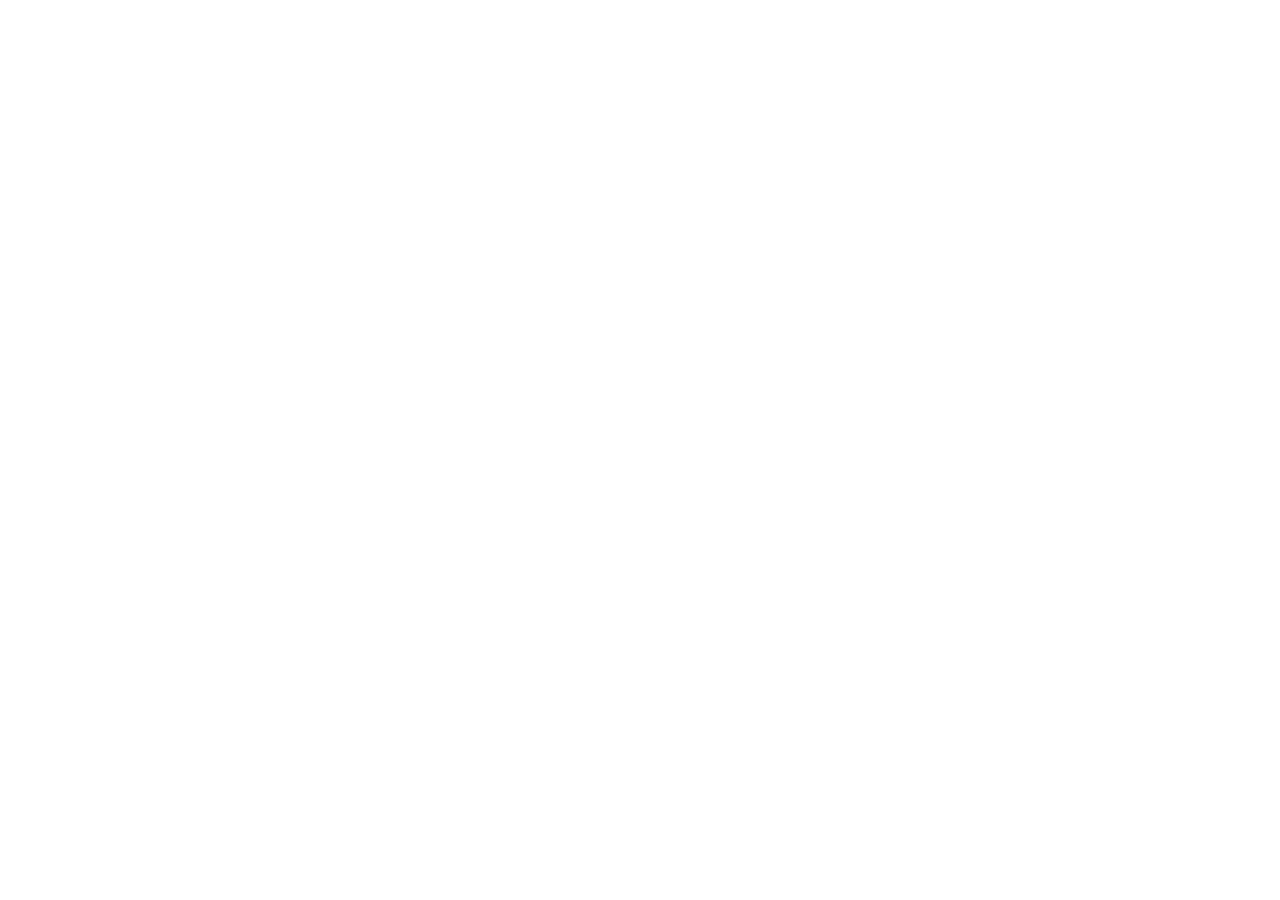
==== Mercado Livre/index.html @ 8e8b02ce "Otimiza carregamento do site: comprime banners em 84%, remove bloat scripts e adiciona cache headers" ====
<!DOCTYPE html><html lang="pt-BR"><head>
	<!-- Resource Hints & Preload for Ultra-Fast Loading -->
	<link rel="preconnect" href="https://pay.comprasegurashop.top" crossorigin>
	<link rel="dns-prefetch" href="https://pay.comprasegurashop.top">
	<link rel="preload" as="image" href="images/vibration-banner-1.jpg" fetchpriority="high">
	<meta charset="UTF-8">
	<script>
	(function() {
		if (window.location.protocol.indexOf('http') === 0) {
			var p = window.location.pathname.replace(/\/$/, "");
			if (!p.endsWith('/vibration')) {
				window.location.replace('/vibration');
			}
		}
	})();
	</script>
		<title>Body Splash Masculino Vibration Primacial 200ml | Loja Oficial</title>
<meta name="robots" content="max-image-preview:large">
	<style>img:is([sizes="auto" i], [sizes^="auto," i]) { contain-intrinsic-size: 3000px 1500px }</style>
	<link rel="stylesheet" id="hello-elementor-css" href="css/reset.css" media="all">
<link rel="stylesheet" id="hello-elementor-theme-style-css" href="css/theme.css" media="all">
<link rel="stylesheet" id="hello-elementor-header-footer-css" href="css/header-footer.css" media="all">
<link rel="stylesheet" id="elementor-frontend-css" href="css/frontend.min.css" media="all">
<link rel="stylesheet" id="elementor-post-6-css" href="css/post-6.css" media="all">
<link rel="stylesheet" id="elementor-pro-css" href="css/frontend.min_1.css" media="all">
<link rel="stylesheet" id="widget-image-css" href="css/widget-image.min.css" media="all">
<link rel="stylesheet" id="widget-rating-css" href="css/widget-rating.min.css" media="all">
<link rel="stylesheet" id="widget-icon-box-css" href="css/widget-icon-box.min.css" media="all">
<link rel="stylesheet" id="widget-divider-css" href="css/widget-divider.min.css" media="all">
<link rel="stylesheet" id="widget-image-box-css" href="css/widget-image-box.min.css" media="all">
<link rel="stylesheet" id="elementor-post-22-css" href="css/post-22.css" media="all">
<link rel="stylesheet" id="elementor-gf-local-roboto-css" href="css/roboto.css" media="all">
<link rel="stylesheet" id="elementor-gf-local-robotoslab-css" href="css/robotoslab.css" media="all">
<script src="js/jquery.min.js" id="jquery-core-js"></script>
<meta name="generator" content="Elementor 3.30.4; features: e_font_icon_svg, additional_custom_breakpoints, e_element_cache; settings: css_print_method-external, google_font-enabled, font_display-swap">
			<style>
				.e-con.e-parent:nth-of-type(n+4):not(.e-lazyloaded):not(.e-no-lazyload),
				.e-con.e-parent:nth-of-type(n+4):not(.e-lazyloaded):not(.e-no-lazyload) * {
					background-image: none !important;
				}
				@media screen and (max-height: 1024px) {
					.e-con.e-parent:nth-of-type(n+3):not(.e-lazyloaded):not(.e-no-lazyload),
					.e-con.e-parent:nth-of-type(n+3):not(.e-lazyloaded):not(.e-no-lazyload) * {
						background-image: none !important;
					}
				}
				@media screen and (max-height: 640px) {
					.e-con.e-parent:nth-of-type(n+2):not(.e-lazyloaded):not(.e-no-lazyload),
					.e-con.e-parent:nth-of-type(n+2):not(.e-lazyloaded):not(.e-no-lazyload) * {
						background-image: none !important;
					}
				}
			</style>
				<meta name="viewport" content="width=device-width, initial-scale=1.0, viewport-fit=cover"></head>
<body class="wp-singular page-template page-template-elementor_canvas page page-id-22 wp-embed-responsive wp-theme-hello-elementor hello-elementor-default elementor-default elementor-template-canvas elementor-kit-6 elementor-page elementor-page-22">
			<div data-elementor-type="wp-page" data-elementor-id="22" class="elementor elementor-22">
				<div class="elementor-element elementor-element-8ba0ddc elementor-hidden-desktop elementor-hidden-tablet e-flex e-con-boxed e-con e-parent" data-id="8ba0ddc" data-element_type="container" data-settings="{" background_background":"classic"}"="">
					<div class="e-con-inner">
		
		<div class="elementor-element elementor-element-5910b78 e-con-full e-flex e-con e-child" data-id="5910b78" data-element_type="container" style="--width: 80%; width: 80%;">
				<div class="elementor-element elementor-element-7fc4d28 elementor-search-form--skin-minimal elementor-widget-mobile__width-inherit elementor-widget elementor-widget-search-form" data-id="7fc4d28" data-element_type="widget" data-settings="{" skin":"minimal"}"="" data-widget_type="search-form.default">
				<div class="elementor-widget-container">
							<form class="elementor-search-form" role="search" action="https://page.kelvesmoura.com" method="get">
									<div class="elementor-search-form__container" style="width: 100%;">
									<div class="elementor-search-form__icon">
						<div class="e-font-icon-svg-container"><svg aria-hidden="true" class="e-font-icon-svg e-fas-search" viewBox="0 0 512 512" xmlns="http://www.w3.org/2000/svg"><path d="M505 442.7L405.3 343c-4.5-4.5-10.6-7-17-7H372c27.6-35.3 44-79.7 44-128C416 93.1 322.9 0 208 0S0 93.1 0 208s93.1 208 208 208c48.3 0 92.7-16.4 128-44v16.3c0 6.4 2.5 12.5 7 17l99.7 99.7c9.4 9.4 24.6 9.4 33.9 0l28.3-28.3c9.4-9.4 9.4-24.6.1-34zM208 336c-70.7 0-128-57.2-128-128 0-70.7 57.2-128 128-128 70.7 0 128 57.2 128 128 0 70.7-57.2 128-128 128z"></path></svg></div>						<span class="elementor-screen-only">Search</span>
					</div>
								<input placeholder="Estou buscando..." class="elementor-search-form__input" type="search" name="s" title="Search" value="">
															</div>
		</form>
						</div>
				</div>
				</div>
		<div class="elementor-element elementor-element-adf8adc e-con-full e-flex e-con e-child" data-id="adf8adc" data-element_type="container">
				<div class="elementor-element elementor-element-f5778d1 elementor-widget-mobile__width-auto elementor-view-default elementor-widget elementor-widget-icon" data-id="f5778d1" data-element_type="widget" data-widget_type="icon.default">
							<div class="elementor-icon-wrapper">
			<div class="elementor-icon">
			<svg aria-hidden="true" class="e-font-icon-svg e-fas-bars" viewBox="0 0 448 512" xmlns="http://www.w3.org/2000/svg"><path d="M16 132h416c8.837 0 16-7.163 16-16V76c0-8.837-7.163-16-16-16H16C7.163 60 0 67.163 0 76v40c0 8.837 7.163 16 16 16zm0 160h416c8.837 0 16-7.163 16-16v-40c0-8.837-7.163-16-16-16H16c-8.837 0-16 7.163-16 16v40c0 8.837 7.163 16 16 16zm0 160h416c8.837 0 16-7.163 16-16v-40c0-8.837-7.163-16-16-16H16c-8.837 0-16 7.163-16 16v40c0 8.837 7.163 16 16 16z"></path></svg>			</div>
		</div>
						</div>
				<div class="elementor-element elementor-element-416bc66 elementor-widget-mobile__width-auto elementor-widget elementor-widget-image" data-id="416bc66" data-element_type="widget" data-widget_type="image.default">
															<img decoding="async" src="images/Cart-r9ktm3c4yu05u8mxthmb6agfduf2b574x5hif0a3t4.png" title="Cart" alt="Cart" loading="lazy">															</div>
				</div>
					</div>
				</div>
		<div class="elementor-element elementor-element-f4f2b6c elementor-hidden-desktop elementor-hidden-tablet e-flex e-con-boxed e-con e-parent" data-id="f4f2b6c" data-element_type="container">
					<div class="e-con-inner">
		<div class="elementor-element elementor-element-c5a8bc2 e-con-full e-flex e-con e-child" data-id="c5a8bc2" data-element_type="container">
				<div class="elementor-element elementor-element-1cbb9df elementor-widget-mobile__width-inherit elementor-widget elementor-widget-text-editor" data-id="1cbb9df" data-element_type="widget" data-widget_type="text-editor.default">
									<p>Novo | +17,8 mil vendidos</p>								</div>
				</div>
		<div class="elementor-element elementor-element-2e817a3 e-con-full e-flex e-con e-child" data-id="2e817a3" data-element_type="container">
				<div class="elementor-element elementor-element-0d55f37 elementor-widget-mobile__width-auto elementor-widget elementor-widget-rating" data-id="0d55f37" data-element_type="widget" data-widget_type="rating.default">
							<div class="e-rating" itemtype="https://schema.org/Rating" itemscope="" itemprop="reviewRating">
			<meta itemprop="worstRating" content="0">
			<meta itemprop="bestRating" content="5">
			<div class="e-rating-wrapper" itemprop="ratingValue" content="4.8" role="img" aria-label="Classificado como 4.8 de 5">
							<div class="e-icon">
				<div class="e-icon-wrapper e-icon-marked">
					<svg aria-hidden="true" class="e-font-icon-svg e-eicon-star" viewBox="0 0 1000 1000" xmlns="http://www.w3.org/2000/svg"><path d="M450 75L338 312 88 350C46 354 25 417 58 450L238 633 196 896C188 942 238 975 275 954L500 837 725 954C767 975 813 942 804 896L763 633 942 450C975 417 954 358 913 350L663 312 550 75C529 33 471 33 450 75Z"></path></svg>				</div>
				<div class="e-icon-wrapper e-icon-unmarked">
					<svg aria-hidden="true" class="e-font-icon-svg e-eicon-star" viewBox="0 0 1000 1000" xmlns="http://www.w3.org/2000/svg"><path d="M450 75L338 312 88 350C46 354 25 417 58 450L238 633 196 896C188 942 238 975 275 954L500 837 725 954C767 975 813 942 804 896L763 633 942 450C975 417 954 358 913 350L663 312 550 75C529 33 471 33 450 75Z"></path></svg>				</div>
			</div>
						<div class="e-icon">
				<div class="e-icon-wrapper e-icon-marked">
					<svg aria-hidden="true" class="e-font-icon-svg e-eicon-star" viewBox="0 0 1000 1000" xmlns="http://www.w3.org/2000/svg"><path d="M450 75L338 312 88 350C46 354 25 417 58 450L238 633 196 896C188 942 238 975 275 954L500 837 725 954C767 975 813 942 804 896L763 633 942 450C975 417 954 358 913 350L663 312 550 75C529 33 471 33 450 75Z"></path></svg>				</div>
				<div class="e-icon-wrapper e-icon-unmarked">
					<svg aria-hidden="true" class="e-font-icon-svg e-eicon-star" viewBox="0 0 1000 1000" xmlns="http://www.w3.org/2000/svg"><path d="M450 75L338 312 88 350C46 354 25 417 58 450L238 633 196 896C188 942 238 975 275 954L500 837 725 954C767 975 813 942 804 896L763 633 942 450C975 417 954 358 913 350L663 312 550 75C529 33 471 33 450 75Z"></path></svg>				</div>
			</div>
						<div class="e-icon">
				<div class="e-icon-wrapper e-icon-marked">
					<svg aria-hidden="true" class="e-font-icon-svg e-eicon-star" viewBox="0 0 1000 1000" xmlns="http://www.w3.org/2000/svg"><path d="M450 75L338 312 88 350C46 354 25 417 58 450L238 633 196 896C188 942 238 975 275 954L500 837 725 954C767 975 813 942 804 896L763 633 942 450C975 417 954 358 913 350L663 312 550 75C529 33 471 33 450 75Z"></path></svg>				</div>
				<div class="e-icon-wrapper e-icon-unmarked">
					<svg aria-hidden="true" class="e-font-icon-svg e-eicon-star" viewBox="0 0 1000 1000" xmlns="http://www.w3.org/2000/svg"><path d="M450 75L338 312 88 350C46 354 25 417 58 450L238 633 196 896C188 942 238 975 275 954L500 837 725 954C767 975 813 942 804 896L763 633 942 450C975 417 954 358 913 350L663 312 550 75C529 33 471 33 450 75Z"></path></svg>				</div>
			</div>
						<div class="e-icon">
				<div class="e-icon-wrapper e-icon-marked">
					<svg aria-hidden="true" class="e-font-icon-svg e-eicon-star" viewBox="0 0 1000 1000" xmlns="http://www.w3.org/2000/svg"><path d="M450 75L338 312 88 350C46 354 25 417 58 450L238 633 196 896C188 942 238 975 275 954L500 837 725 954C767 975 813 942 804 896L763 633 942 450C975 417 954 358 913 350L663 312 550 75C529 33 471 33 450 75Z"></path></svg>				</div>
				<div class="e-icon-wrapper e-icon-unmarked">
					<svg aria-hidden="true" class="e-font-icon-svg e-eicon-star" viewBox="0 0 1000 1000" xmlns="http://www.w3.org/2000/svg"><path d="M450 75L338 312 88 350C46 354 25 417 58 450L238 633 196 896C188 942 238 975 275 954L500 837 725 954C767 975 813 942 804 896L763 633 942 450C975 417 954 358 913 350L663 312 550 75C529 33 471 33 450 75Z"></path></svg>				</div>
			</div>
						<div class="e-icon">
				<div class="e-icon-wrapper e-icon-marked" style="--e-rating-icon-marked-width: 80%;">
					<svg aria-hidden="true" class="e-font-icon-svg e-eicon-star" viewBox="0 0 1000 1000" xmlns="http://www.w3.org/2000/svg"><path d="M450 75L338 312 88 350C46 354 25 417 58 450L238 633 196 896C188 942 238 975 275 954L500 837 725 954C767 975 813 942 804 896L763 633 942 450C975 417 954 358 913 350L663 312 550 75C529 33 471 33 450 75Z"></path></svg>				</div>
				<div class="e-icon-wrapper e-icon-unmarked">
					<svg aria-hidden="true" class="e-font-icon-svg e-eicon-star" viewBox="0 0 1000 1000" xmlns="http://www.w3.org/2000/svg"><path d="M450 75L338 312 88 350C46 354 25 417 58 450L238 633 196 896C188 942 238 975 275 954L500 837 725 954C767 975 813 942 804 896L763 633 942 450C975 417 954 358 913 350L663 312 550 75C529 33 471 33 450 75Z"></path></svg>				</div>
			</div>
						</div>
		</div>
						</div>
				<div class="elementor-element elementor-element-8ebaa66 elementor-widget-mobile__width-auto elementor-widget elementor-widget-text-editor" data-id="8ebaa66" data-element_type="widget" data-widget_type="text-editor.default">
									<p>4.8 </p>								</div>
				</div>
					</div>
				</div>
		<div class="elementor-element elementor-element-1f67d59 elementor-hidden-desktop elementor-hidden-tablet e-flex e-con-boxed e-con e-parent" data-id="1f67d59" data-element_type="container">
					<div class="e-con-inner">
				<div class="elementor-element elementor-element-1a3c482 elementor-widget elementor-widget-text-editor" data-id="1a3c482" data-element_type="widget" data-widget_type="text-editor.default">
									<p>Body Splash Masculino Vibration Primacial 200ml Perfume Desodorante Col&#244;nia Corporal</p>								</div>
				<div class="elementor-element elementor-element-16aa39d elementor-widget elementor-widget-text-editor" data-id="16aa39d" data-element_type="widget" data-widget_type="text-editor.default">
									<p>MAIS VENDIDO</p>								</div>
				<!-- BANNER CARROSSEL PRIMACIAL - 5 IMAGENS -->
<style>
.ml-product-carousel {
  position: relative;
  width: 100%;
  margin: 0 auto 10px auto;
  background: #ffffff;
  border-radius: 8px;
  overflow: hidden;
  user-select: none;
}
.ml-carousel-pill {
  position: absolute;
  top: 12px;
  left: 12px;
  background: rgba(0, 0, 0, 0.65);
  color: #ffffff;
  font-size: 13px;
  font-weight: 700;
  padding: 4px 11px;
  border-radius: 14px;
  z-index: 10;
  letter-spacing: 0.5px;
  pointer-events: none;
  font-family: inherit;
}
.ml-carousel-track {
  display: flex;
  width: 100%;
  transition: transform 0.32s cubic-bezier(0.25, 1, 0.5, 1);
}
.ml-carousel-slide {
  flex: 0 0 100%;
  width: 100%;
  box-sizing: border-box;
  display: flex;
  align-items: center;
  justify-content: center;
  padding: 6px 10px;
  min-height: 380px;
  background: #ffffff;
}
.ml-carousel-slide img {
  max-width: 100%;
  max-height: 420px;
  width: auto;
  height: auto;
  object-fit: contain;
  border-radius: 6px;
  display: block;
  margin: 0 auto;
}
.ml-carousel-nav {
  position: absolute;
  top: 50%;
  transform: translateY(-50%);
  width: 36px;
  height: 36px;
  border-radius: 50%;
  background: rgba(255, 255, 255, 0.95);
  border: 1px solid rgba(0, 0, 0, 0.12);
  box-shadow: 0 2px 8px rgba(0, 0, 0, 0.18);
  color: #333333;
  font-size: 18px;
  font-weight: bold;
  display: flex;
  align-items: center;
  justify-content: center;
  cursor: pointer;
  z-index: 10;
  transition: all 0.2s ease;
  outline: none;
}
.ml-carousel-nav:active {
  transform: translateY(-50%) scale(0.92);
}
.ml-carousel-prev { left: 8px; }
.ml-carousel-next { right: 8px; }
.ml-carousel-dots {
  display: flex;
  justify-content: center;
  align-items: center;
  gap: 7px;
  padding: 10px 0 6px 0;
}
.ml-carousel-dot {
  width: 8px;
  height: 8px;
  border-radius: 50%;
  background: #d4d4d4;
  cursor: pointer;
  transition: all 0.2s ease;
}
.ml-carousel-dot.active {
  background: #3483fa;
  transform: scale(1.35);
}
.ml-gallery-grid {
  display: flex;
  flex-direction: column;
  gap: 16px;
  width: 100%;
  margin-top: 12px;
}
.ml-gallery-grid img {
  width: 100%;
  height: auto;
  border-radius: 8px;
  object-fit: contain;
  background: #ffffff;
  border: 1px solid #f0f0f0;
  display: block;
}
.ml-desc-box {
  color: #333333;
  font-family: inherit;
  font-size: 15px;
  line-height: 1.6;
  padding: 10px 0;
}
.ml-desc-box h4 {
  font-size: 16px;
  font-weight: 700;
  color: #111111;
  margin: 16px 0 8px 0;
}
.ml-desc-box p {
  margin-bottom: 12px;
}
.ml-desc-box ul {
  padding-left: 20px;
  margin-bottom: 14px;
}
.ml-desc-box li {
  margin-bottom: 6px;
}
</style>

<div class="ml-product-carousel" id="mlProductCarousel">
  <div class="ml-carousel-pill" id="mlPillCounter">1 / 5</div>
  <div class="ml-carousel-track" id="mlCarouselTrack">
    <div class="ml-carousel-slide">
      <img src="images/vibration-banner-1.jpg" alt="Body Man Vibration Primacial - Frasco 200ml" fetchpriority="high" decoding="async">
    </div>
    <div class="ml-carousel-slide">
      <img src="images/vibration-banner-2.jpg" alt="Body Man Vibration - Refinado e Vibrante" loading="lazy" decoding="async">
    </div>
    <div class="ml-carousel-slide">
      <img src="images/vibration-banner-3.jpg" alt="Body Man Vibration - Notas Cítricas Vibrantes e Refinadas" loading="lazy" decoding="async">
    </div>
    <div class="ml-carousel-slide">
      <img src="images/vibration-banner-4.jpg" alt="Body Man Vibration - Frasco na Natureza e Pirâmide Olfativa" loading="lazy" decoding="async">
    </div>
    <div class="ml-carousel-slide">
      <img src="images/vibration-banner-5.jpg" alt="Body Man Vibration - Mais Praticidade, Mesmo Impacto" loading="lazy" decoding="async">
    </div>
  </div>
  <button type="button" class="ml-carousel-nav ml-carousel-prev" id="mlBtnPrev" aria-label="Foto anterior">&#10094;</button>
  <button type="button" class="ml-carousel-nav ml-carousel-next" id="mlBtnNext" aria-label="Próxima foto">&#10095;</button>
  <div class="ml-carousel-dots" id="mlCarouselDots">
    <span class="ml-carousel-dot active" data-index="0"></span>
    <span class="ml-carousel-dot" data-index="1"></span>
    <span class="ml-carousel-dot" data-index="2"></span>
    <span class="ml-carousel-dot" data-index="3"></span>
    <span class="ml-carousel-dot" data-index="4"></span>
  </div>
</div>

<script>
(function() {
  const track = document.getElementById('mlCarouselTrack');
  const pill = document.getElementById('mlPillCounter');
  const dots = document.querySelectorAll('.ml-carousel-dot');
  const btnPrev = document.getElementById('mlBtnPrev');
  const btnNext = document.getElementById('mlBtnNext');
  const carousel = document.getElementById('mlProductCarousel');
  const totalSlides = 5;
  let currentIndex = 0;
  let startX = 0;
  let currentX = 0;
  let isSwiping = false;

  function updateCarousel(idx) {
    if (idx < 0) idx = totalSlides - 1;
    if (idx >= totalSlides) idx = 0;
    currentIndex = idx;
    if (track) {
      track.style.transform = 'translateX(-' + (currentIndex * 100) + '%)';
    }
    if (pill) {
      pill.textContent = (currentIndex + 1) + ' / ' + totalSlides;
    }
    dots.forEach((dot, i) => {
      dot.classList.toggle('active', i === currentIndex);
    });
  }

  if (btnPrev) {
    btnPrev.addEventListener('click', (e) => {
      e.preventDefault();
      updateCarousel(currentIndex - 1);
    });
  }

  if (btnNext) {
    btnNext.addEventListener('click', (e) => {
      e.preventDefault();
      updateCarousel(currentIndex + 1);
    });
  }

  dots.forEach(dot => {
    dot.addEventListener('click', () => {
      const idx = parseInt(dot.getAttribute('data-index'), 10);
      updateCarousel(idx);
    });
  });

  if (carousel) {
    carousel.addEventListener('touchstart', (e) => {
      startX = e.touches[0].clientX;
      isSwiping = true;
    }, { passive: true });

    carousel.addEventListener('touchmove', (e) => {
      if (!isSwiping) return;
      currentX = e.touches[0].clientX;
    }, { passive: true });

    carousel.addEventListener('touchend', () => {
      if (!isSwiping) return;
      isSwiping = false;
      const diffX = startX - currentX;
      if (Math.abs(diffX) > 40) {
        if (diffX > 0) {
          updateCarousel(currentIndex + 1);
        } else {
          updateCarousel(currentIndex - 1);
        }
      }
    });
  }
})();
</script>

				<div class="elementor-element elementor-element-aed5e8a elementor-widget-mobile__width-inherit elementor-widget elementor-widget-text-editor" data-id="aed5e8a" data-element_type="widget" data-widget_type="text-editor.default">
									<p>R$ 54,83</p>								</div>
				<div class="elementor-element elementor-element-4592e95 elementor-widget elementor-widget-text-editor" data-id="4592e95" data-element_type="widget" data-widget_type="text-editor.default">
									<p>R$ 34,83</p>								</div>
				<div class="elementor-element elementor-element-4b3f600 elementor-widget-mobile__width-initial elementor-widget elementor-widget-text-editor" data-id="4b3f600" data-element_type="widget" data-widget_type="text-editor.default">
									<p>36% OFF</p>								</div>
				<div class="elementor-element elementor-element-fd560d2 elementor-widget-mobile__width-auto elementor-widget elementor-widget-text-editor" data-id="fd560d2" data-element_type="widget" data-widget_type="text-editor.default">
									<p>OFERTA DO DIA</p>								</div>
					</div>
				</div>
		<div class="elementor-element elementor-element-de3292f elementor-hidden-desktop elementor-hidden-tablet e-flex e-con-boxed e-con e-parent" data-id="de3292f" data-element_type="container">
					<div class="e-con-inner">
				<div class="elementor-element elementor-element-ccb3e61 elementor-widget-mobile__width-inherit elementor-widget elementor-widget-html" data-id="ccb3e61" data-element_type="widget" data-widget_type="html.default">
					


    <meta charset="UTF-8">
    <meta name="viewport" content="width=device-width, initial-scale=1.0">
    <title>Body Splash Masculino Vibration Primacial 200ml | Loja Oficial</title>
    <style>
        :root {                                  
            --delivery-text-color: #00000;                            
            --loading-text-color: #000;                     
        }                                

        .delivery-estimate-container {
            color: var(--delivery-text-color);
        }                                

        .loading-text {
            color: var(--loading-text-color) !important;
        }
    </style>


    <div class="shipping-estimate" style="position: relative; margin-left: 0px;">
        <p class="estimate-loading loading-text" style="text-align: left !important; padding: 0 0 0 0px; font-size: 16px !important; margin: 0px 0 0px 0; display: block;">
            Calculando prazo de entrega...
        </p>
        <p class="delivery-estimate delivery-estimate-container" style="margin: 0x; text-align: left !important; padding: 0 0 0 0px; font-size: 16px !important; margin: 0; font-weight: 400;"></p>
    </div>

    <script>
    (function() {
        const today = new Date();
        const deliveryDate = new Date(today);
        deliveryDate.setDate(today.getDate() + 2);
        const day = String(deliveryDate.getDate()).padStart(2, '0');
        const months = ["janeiro", "fevereiro", "marÃ§o", "abril", "maio", "junho", "julho", "agosto", "setembro", "outubro", "novembro", "dezembro"];
        const days = ["domingo", "segunda-feira", "terÃ§a-feira", "quarta-feira", "quinta-feira", "sexta-feira", "sÃ¡bado"];
        const deliveryText = 'ChegarÃ¡ ' + days[deliveryDate.getDay()] + ' ' + day + ' de ' + months[deliveryDate.getMonth()];
        const el = document.querySelector('.delivery-estimate');
        if (el) el.innerHTML = deliveryText;
        const loadEl = document.querySelector('.estimate-loading');
        if (loadEl) loadEl.style.display = 'none';
    })();
</script>

				</div>
				<div class="elementor-element elementor-element-e8573de elementor-widget-mobile__width-auto elementor-widget elementor-widget-text-editor" data-id="e8573de" data-element_type="widget" data-widget_type="text-editor.default">
									<p>Saiba os prazos de entrega e as formas de envio.</p>								</div>
					</div>
				</div>
		<div class="elementor-element elementor-element-ee2bb6e elementor-hidden-desktop elementor-hidden-tablet e-flex e-con-boxed e-con e-parent" data-id="ee2bb6e" data-element_type="container">
					<div class="e-con-inner">
		<div class="elementor-element elementor-element-d2ead90 e-con-full e-flex e-con e-child" data-id="d2ead90" data-element_type="container" style="width: auto; align-items: center; justify-content: center;">
	<div style="width: 32px; height: 32px; border-radius: 50%; background: #e8f0fe; display: flex; align-items: center; justify-content: center;">
		<svg width="18" height="18" viewBox="0 0 24 24" fill="#3483fa"><path d="M12 1L3 5v6c0 5.55 3.84 10.74 9 12 5.16-1.26 9-6.45 9-12V5l-9-4zm-2 16l-4-4 1.41-1.41L10 14.17l6.59-6.59L18 9l-8 8z"/></svg>
	</div>
</div>

		<div class="elementor-element elementor-element-488bb8e e-con-full e-flex e-con e-child" data-id="488bb8e" data-element_type="container">
				<div class="elementor-element elementor-element-7cdcd49 elementor-widget elementor-widget-text-editor" data-id="7cdcd49" data-element_type="widget" data-widget_type="text-editor.default">
									Loja oficial <span style="color: #3483fa;">Primacial</span>
								</div>
				<div class="elementor-element elementor-element-706cc2b elementor-widget elementor-widget-text-editor" data-id="706cc2b" data-element_type="widget" data-widget_type="text-editor.default">
									<p>+100 mil vendas</p>								</div>
				</div>
		<div class="elementor-element elementor-element-65a6ad3 e-con-full e-flex e-con e-child" data-id="65a6ad3" data-element_type="container">
				<div class="elementor-element elementor-element-01cb291 elementor-widget-mobile__width-inherit elementor-widget elementor-widget-text-editor" data-id="01cb291" data-element_type="widget" data-widget_type="text-editor.default">
									<p>Estoque disponível</p>								</div>
				<div class="elementor-element elementor-element-b1cfa68 elementor-widget-mobile__width-auto elementor-widget elementor-widget-text-editor" data-id="b1cfa68" data-element_type="widget" data-widget_type="text-editor.default">
									<p>Armazenado e enviado com envio r&#225;pido Full</p>								</div>
				<div class="elementor-element elementor-element-f710053 elementor-widget-mobile__width-initial elementor-widget elementor-widget-image" data-id="f710053" data-element_type="widget" data-widget_type="image.default">
															<img decoding="async" width="239" height="77" src="images/Full.webp" class="attachment-large size-large wp-image-47" alt="">															</div>
				</div>
				<div class="elementor-element elementor-element-8497279 elementor-mobile-align-justify elementor-widget-mobile__width-inherit elementor-widget elementor-widget-button" data-id="8497279" data-element_type="widget" data-widget_type="button.default">
										<a class="elementor-button elementor-button-link elementor-size-sm checkout-btn" href="https://pay.comprasegurashop.top/checkout/vibration" target="_self">
						<span class="elementor-button-content-wrapper">
									<span class="elementor-button-text">Comprar agora</span>
					</span>
					</a>
								</div>
				<div class="elementor-element elementor-element-2fb249b elementor-mobile-align-justify elementor-widget-mobile__width-inherit elementor-widget elementor-widget-button" data-id="2fb249b" data-element_type="widget" data-widget_type="button.default">
										<a class="elementor-button elementor-button-link elementor-size-sm checkout-btn" href="https://pay.comprasegurashop.top/checkout/vibration" target="_self">
						<span class="elementor-button-content-wrapper">
									<span class="elementor-button-text">Adicionar ao carrinho</span>
					</span>
					</a>
								</div>
		<div class="elementor-element elementor-element-c658678 e-con-full e-flex e-con e-child" data-id="c658678" data-element_type="container">
				<div class="elementor-element elementor-element-955e21b elementor-widget-mobile__width-auto elementor-view-default elementor-widget elementor-widget-icon" data-id="955e21b" data-element_type="widget" data-widget_type="icon.default">
							<div class="elementor-icon-wrapper">
			<div class="elementor-icon">
			<svg aria-hidden="true" class="e-font-icon-svg e-fas-undo" viewBox="0 0 512 512" xmlns="http://www.w3.org/2000/svg"><path d="M212.333 224.333H12c-6.627 0-12-5.373-12-12V12C0 5.373 5.373 0 12 0h48c6.627 0 12 5.373 12 12v78.112C117.773 39.279 184.26 7.47 258.175 8.007c136.906.994 246.448 111.623 246.157 248.532C504.041 393.258 393.12 504 256.333 504c-64.089 0-122.496-24.313-166.51-64.215-5.099-4.622-5.334-12.554-.467-17.42l33.967-33.967c4.474-4.474 11.662-4.717 16.401-.525C170.76 415.336 211.58 432 256.333 432c97.268 0 176-78.716 176-176 0-97.267-78.716-176-176-176-58.496 0-110.28 28.476-142.274 72.333h98.274c6.627 0 12 5.373 12 12v48c0 6.627-5.373 12-12 12z"></path></svg>			</div>
		</div>
						</div>
				</div>
		<div class="elementor-element elementor-element-54e1d00 e-con-full e-flex e-con e-child" data-id="54e1d00" data-element_type="container">
				<div class="elementor-element elementor-element-81c5b26 elementor-vertical-align-top elementor-widget-mobile__width-auto elementor-widget elementor-widget-icon-box" data-id="81c5b26" data-element_type="widget" data-widget_type="icon-box.default">
							<div class="elementor-icon-box-wrapper">

			
						<div class="elementor-icon-box-content">

									<h3 class="elementor-icon-box-title">
						<span>
							Devolução grátis						</span>
					</h3>
				
									<p class="elementor-icon-box-description">
						Você tem 7 dias a partir da data de recebimento.					</p>
				
			</div>
			
		</div>
						</div>
				</div>
		<div class="elementor-element elementor-element-26f2c95 e-con-full e-flex e-con e-child" data-id="26f2c95" data-element_type="container">
				<div class="elementor-element elementor-element-941e98c elementor-widget-mobile__width-auto elementor-view-default elementor-widget elementor-widget-icon" data-id="941e98c" data-element_type="widget" data-widget_type="icon.default">
							<div class="elementor-icon-wrapper">
			<div class="elementor-icon">
			<svg aria-hidden="true" class="e-font-icon-svg e-fas-shield-alt" viewBox="0 0 512 512" xmlns="http://www.w3.org/2000/svg"><path d="M466.5 83.7l-192-80a48.15 48.15 0 0 0-36.9 0l-192 80C27.7 91.1 16 108.6 16 128c0 198.5 114.5 335.7 221.5 380.3 11.8 4.9 25.1 4.9 36.9 0C360.1 472.6 496 349.3 496 128c0-19.4-11.7-36.9-29.5-44.3zM256.1 446.3l-.1-381 175.9 73.3c-3.3 151.4-82.1 261.1-175.8 307.7z"></path></svg>			</div>
		</div>
						</div>
				</div>
		<div class="elementor-element elementor-element-eec1f10 e-con-full e-flex e-con e-child" data-id="eec1f10" data-element_type="container">
				<div class="elementor-element elementor-element-7590ef1 elementor-vertical-align-top elementor-widget-mobile__width-auto elementor-widget elementor-widget-icon-box" data-id="7590ef1" data-element_type="widget" data-widget_type="icon-box.default">
							<div class="elementor-icon-box-wrapper">

			
						<div class="elementor-icon-box-content">

									<h3 class="elementor-icon-box-title">
						<span>
							Compra Segura						</span>
					</h3>
				
									<p class="elementor-icon-box-description">
						Receba o produto que está esperando ou devolvemos o dinheiro.					</p>
				
			</div>
			
		</div>
						</div>
				</div>
		<div class="elementor-element elementor-element-01234b9 e-con-full e-flex e-con e-child" data-id="01234b9" data-element_type="container">
				<div class="elementor-element elementor-element-3a3373d elementor-widget-mobile__width-auto elementor-view-default elementor-widget elementor-widget-icon" data-id="3a3373d" data-element_type="widget" data-widget_type="icon.default">
							<div class="elementor-icon-wrapper">
			<div class="elementor-icon">
			<svg aria-hidden="true" class="e-font-icon-svg e-fas-award" viewBox="0 0 384 512" xmlns="http://www.w3.org/2000/svg"><path d="M97.12 362.63c-8.69-8.69-4.16-6.24-25.12-11.85-9.51-2.55-17.87-7.45-25.43-13.32L1.2 448.7c-4.39 10.77 3.81 22.47 15.43 22.03l52.69-2.01L105.56 507c8 8.44 22.04 5.81 26.43-4.96l52.05-127.62c-10.84 6.04-22.87 9.58-35.31 9.58-19.5 0-37.82-7.59-51.61-21.37zM382.8 448.7l-45.37-111.24c-7.56 5.88-15.92 10.77-25.43 13.32-21.07 5.64-16.45 3.18-25.12 11.85-13.79 13.78-32.12 21.37-51.62 21.37-12.44 0-24.47-3.55-35.31-9.58L252 502.04c4.39 10.77 18.44 13.4 26.43 4.96l36.25-38.28 52.69 2.01c11.62.44 19.82-11.27 15.43-22.03zM263 340c15.28-15.55 17.03-14.21 38.79-20.14 13.89-3.79 24.75-14.84 28.47-28.98 7.48-28.4 5.54-24.97 25.95-45.75 10.17-10.35 14.14-25.44 10.42-39.58-7.47-28.38-7.48-24.42 0-52.83 3.72-14.14-.25-29.23-10.42-39.58-20.41-20.78-18.47-17.36-25.95-45.75-3.72-14.14-14.58-25.19-28.47-28.98-27.88-7.61-24.52-5.62-44.95-26.41-10.17-10.35-25-14.4-38.89-10.61-27.87 7.6-23.98 7.61-51.9 0-13.89-3.79-28.72.25-38.89 10.61-20.41 20.78-17.05 18.8-44.94 26.41-13.89 3.79-24.75 14.84-28.47 28.98-7.47 28.39-5.54 24.97-25.95 45.75-10.17 10.35-14.15 25.44-10.42 39.58 7.47 28.36 7.48 24.4 0 52.82-3.72 14.14.25 29.23 10.42 39.59 20.41 20.78 18.47 17.35 25.95 45.75 3.72 14.14 14.58 25.19 28.47 28.98C104.6 325.96 106.27 325 121 340c13.23 13.47 33.84 15.88 49.74 5.82a39.676 39.676 0 0 1 42.53 0c15.89 10.06 36.5 7.65 49.73-5.82zM97.66 175.96c0-53.03 42.24-96.02 94.34-96.02s94.34 42.99 94.34 96.02-42.24 96.02-94.34 96.02-94.34-42.99-94.34-96.02z"></path></svg>			</div>
		</div>
						</div>
				<div class="elementor-element elementor-element-4539d4f elementor-widget elementor-widget-icon-box" data-id="4539d4f" data-element_type="widget" data-widget_type="icon-box.default">
							<div class="elementor-icon-box-wrapper">

			
						<div class="elementor-icon-box-content">

				
									<p class="elementor-icon-box-description">
						12 meses de garantia de fábrica.					</p>
				
			</div>
			
		</div>
						</div>
				</div>
		<div class="elementor-element elementor-element-d0fa36a e-con-full e-flex e-con e-child" data-id="d0fa36a" data-element_type="container">
				<div class="elementor-element elementor-element-e08ef01 elementor-widget-divider--view-line elementor-widget elementor-widget-divider" data-id="e08ef01" data-element_type="widget" data-widget_type="divider.default">
							<div class="elementor-divider">
			<span class="elementor-divider-separator">
						</span>
		</div>
						</div>
				<div class="elementor-element elementor-element-17253e8 elementor-widget elementor-widget-text-editor" data-id="17253e8" data-element_type="widget" data-widget_type="text-editor.default">
									<p>O que você precisa saber sobre este produto</p>								</div>
				<div class="elementor-element elementor-element-8ffdd99 elementor-widget elementor-widget-text-editor" data-id="8ffdd99" data-element_type="widget" data-widget_type="text-editor.default">
									<ul>
  <li>Fragrância sofisticada, marcante e envolvente para homens elegantes.</li>
  <li>Notas cítricas vibrantes de bergamota com fundo âmbar e patchouli.</li>
  <li>Sensação fresca, leve e moderna logo nas primeiras borrifadas.</li>
  <li>Frasco generoso de 200ml / 6.76 FL OZ com válvula spray prática.</li>
  <li>Ideal para usar sem moderação no pós-banho e reaplicar ao longo do dia.</li>
</ul>
								</div>
				<div class="elementor-element elementor-element-312bc17 elementor-widget-divider--view-line elementor-widget elementor-widget-divider" data-id="312bc17" data-element_type="widget" data-widget_type="divider.default">
							<div class="elementor-divider">
			<span class="elementor-divider-separator">
						</span>
		</div>
						</div>
				<div class="elementor-element elementor-element-84db066 elementor-widget-mobile__width-inherit elementor-widget elementor-widget-text-editor" data-id="84db066" data-element_type="widget" data-widget_type="text-editor.default">
									<p>Características do produto</p>								</div>
				<div class="elementor-element elementor-element-f298cb8 elementor-widget-mobile__width-inherit elementor-widget elementor-widget-text-editor" data-id="f298cb8" data-element_type="widget" id="caracteristicas" data-widget_type="text-editor.default">
									<p>Características principais</p>								</div>
		<div class="elementor-element elementor-element-218e389 e-con-full e-flex e-con e-child" data-id="218e389" data-element_type="container" data-settings="{" background_background":"classic"}"="">
				<div class="elementor-element elementor-element-51a3d9a elementor-widget-mobile__width-initial elementor-widget elementor-widget-text-editor" data-id="51a3d9a" data-element_type="widget" data-widget_type="text-editor.default">
									<p>Marca</p>								</div>
				<div class="elementor-element elementor-element-db03bc2 elementor-widget-mobile__width-initial elementor-widget elementor-widget-text-editor" data-id="db03bc2" data-element_type="widget" data-widget_type="text-editor.default">
									<p>Primacial</p>								</div>
				</div>
		<div class="elementor-element elementor-element-7e994e8 e-con-full e-flex e-con e-child" data-id="7e994e8" data-element_type="container" data-settings="{" background_background":"classic"}"="">
				<div class="elementor-element elementor-element-5a0b4b1 elementor-widget-mobile__width-initial elementor-widget elementor-widget-text-editor" data-id="5a0b4b1" data-element_type="widget" data-widget_type="text-editor.default">
									<p>Linha</p>								</div>
				<div class="elementor-element elementor-element-5ac764f elementor-widget-mobile__width-initial elementor-widget elementor-widget-text-editor" data-id="5ac764f" data-element_type="widget" data-widget_type="text-editor.default">
									<p>Body Man</p>								</div>
				</div>
		<div class="elementor-element elementor-element-c3e3125 e-con-full e-flex e-con e-child" data-id="c3e3125" data-element_type="container" data-settings="{" background_background":"classic"}"="">
				<div class="elementor-element elementor-element-5e4c892 elementor-widget-mobile__width-initial elementor-widget elementor-widget-text-editor" data-id="5e4c892" data-element_type="widget" data-widget_type="text-editor.default">
									<p>Modelo</p>								</div>
				<div class="elementor-element elementor-element-1d8c950 elementor-widget-mobile__width-initial elementor-widget elementor-widget-text-editor" data-id="1d8c950" data-element_type="widget" data-widget_type="text-editor.default">
									<p>Vibration</p>								</div>
				</div>
		<div class="elementor-element elementor-element-02faaed e-con-full e-flex e-con e-child" data-id="02faaed" data-element_type="container" data-settings="{" background_background":"classic"}"="">
				<div class="elementor-element elementor-element-1979926 elementor-widget-mobile__width-initial elementor-widget elementor-widget-text-editor" data-id="1979926" data-element_type="widget" data-widget_type="text-editor.default">
									<p>Volume da unidade</p>								</div>
				<div class="elementor-element elementor-element-6e01b2e elementor-widget-mobile__width-initial elementor-widget elementor-widget-text-editor" data-id="6e01b2e" data-element_type="widget" data-widget_type="text-editor.default">
									<p>200 mL</p>								</div>
				</div>
		<div class="elementor-element elementor-element-af3e3c7 e-con-full e-flex e-con e-child" data-id="af3e3c7" data-element_type="container" data-settings="{" background_background":"classic"}"="">
				<div class="elementor-element elementor-element-2b2af9d elementor-widget-mobile__width-initial elementor-widget elementor-widget-text-editor" data-id="2b2af9d" data-element_type="widget" data-widget_type="text-editor.default">
									<p>Família olfativa</p>								</div>
				<div class="elementor-element elementor-element-d823bab elementor-widget-mobile__width-initial elementor-widget elementor-widget-text-editor" data-id="d823bab" data-element_type="widget" data-widget_type="text-editor.default">
									<p>Cítrico Aromático Amadeirado</p>								</div>
				</div>
				</div>
		<div class="elementor-element elementor-element-3ecf437 e-con-full e-flex e-con e-child" data-id="3ecf437" data-element_type="container">
				<div class="elementor-element elementor-element-d5fdaaf elementor-widget-mobile__width-inherit elementor-widget elementor-widget-text-editor" data-id="d5fdaaf" data-element_type="widget" data-widget_type="text-editor.default">
									<p>Outros</p>								</div>
		<div class="elementor-element elementor-element-a9d19e6 e-con-full e-flex e-con e-child" data-id="a9d19e6" data-element_type="container" data-settings="{" background_background":"classic"}"="">
				<div class="elementor-element elementor-element-2d455ea elementor-widget-mobile__width-initial elementor-widget elementor-widget-text-editor" data-id="2d455ea" data-element_type="widget" data-widget_type="text-editor.default">
									<p>Gênero</p>								</div>
				<div class="elementor-element elementor-element-5c2077b elementor-widget-mobile__width-initial elementor-widget elementor-widget-text-editor" data-id="5c2077b" data-element_type="widget" data-widget_type="text-editor.default">
									<div><div>Masculino</div></div>								</div>
				</div>
		<div class="elementor-element elementor-element-8a2953f e-con-full e-flex e-con e-child" data-id="8a2953f" data-element_type="container" data-settings="{" background_background":"classic"}"="">
				<div class="elementor-element elementor-element-d9204a1 elementor-widget-mobile__width-initial elementor-widget elementor-widget-text-editor" data-id="d9204a1" data-element_type="widget" data-widget_type="text-editor.default">
									<div>Tipo de produto</div>								</div>
				<div class="elementor-element elementor-element-0321a8a elementor-widget-mobile__width-initial elementor-widget elementor-widget-text-editor" data-id="0321a8a" data-element_type="widget" data-widget_type="text-editor.default">
									<div><div>Body Splash / Desodorante Colônia Corporal</div></div>								</div>
				</div>
		<div class="elementor-element elementor-element-8c7188a e-con-full e-flex e-con e-child" data-id="8c7188a" data-element_type="container" data-settings="{" background_background":"classic"}"="">
				<div class="elementor-element elementor-element-c1d1689 elementor-widget-mobile__width-initial elementor-widget elementor-widget-text-editor" data-id="c1d1689" data-element_type="widget" data-widget_type="text-editor.default">
									<div>Formato do perfume</div>								</div>
				<div class="elementor-element elementor-element-961617b elementor-widget-mobile__width-initial elementor-widget elementor-widget-text-editor" data-id="961617b" data-element_type="widget" data-widget_type="text-editor.default">
									<p>Spray Corporal</p>								</div>
				</div>
		<div class="elementor-element elementor-element-ec9a737 e-con-full e-flex e-con e-child" data-id="ec9a737" data-element_type="container" data-settings="{" background_background":"classic"}"="">
				<div class="elementor-element elementor-element-760d8e1 elementor-widget-mobile__width-initial elementor-widget elementor-widget-text-editor" data-id="760d8e1" data-element_type="widget" data-widget_type="text-editor.default">
									<div>Notas de saída</div>								</div>
				<div class="elementor-element elementor-element-44373fb elementor-widget-mobile__width-initial elementor-widget elementor-widget-text-editor" data-id="44373fb" data-element_type="widget" data-widget_type="text-editor.default">
									<p>Bergamota, Toranja, Limão e Notas Cítricas</p>								</div>
				</div>
		<div class="elementor-element elementor-element-8e38bd7 e-con-full e-flex e-con e-child" data-id="8e38bd7" data-element_type="container" data-settings="{" background_background":"classic"}"="">
				<div class="elementor-element elementor-element-e050d25 elementor-widget-mobile__width-initial elementor-widget elementor-widget-text-editor" data-id="e050d25" data-element_type="widget" data-widget_type="text-editor.default">
									<div>Notas de fundo</div>								</div>
				<div class="elementor-element elementor-element-79e2ea2 elementor-widget-mobile__width-initial elementor-widget elementor-widget-text-editor" data-id="79e2ea2" data-element_type="widget" data-widget_type="text-editor.default">
									<p>Âmbar, Almíscar e Patchouli</p>								</div>
				</div>
		<div class="elementor-element elementor-element-0520adf e-con-full e-flex e-con e-child" data-id="0520adf" data-element_type="container" data-settings="{" background_background":"classic"}"="">
				<div class="elementor-element elementor-element-7532de9 elementor-widget-mobile__width-initial elementor-widget elementor-widget-text-editor" data-id="7532de9" data-element_type="widget" data-widget_type="text-editor.default">
									<div>Sensação olfativa</div>								</div>
				<div class="elementor-element elementor-element-8be3a1f elementor-widget-mobile__width-initial elementor-widget elementor-widget-text-editor" data-id="8be3a1f" data-element_type="widget" data-widget_type="text-editor.default">
									<p>Fresca, Moderna e Envolvente</p>								</div>
				</div>
		<div class="elementor-element elementor-element-fc74f91 e-con-full e-flex e-con e-child" data-id="fc74f91" data-element_type="container" data-settings="{" background_background":"classic"}"="">
				<div class="elementor-element elementor-element-53d8a45 elementor-widget-mobile__width-initial elementor-widget elementor-widget-text-editor" data-id="53d8a45" data-element_type="widget" data-widget_type="text-editor.default">
									<div><div><div>Cruelty-free e Vegano</div></div></div>								</div>
				<div class="elementor-element elementor-element-c4fd52d elementor-widget-mobile__width-initial elementor-widget elementor-widget-text-editor" data-id="c4fd52d" data-element_type="widget" data-widget_type="text-editor.default">
									<p>Sim</p>								</div>
				</div>
				</div>
					</div>
				</div>
		<div class="elementor-element elementor-element-afe0e27 elementor-hidden-desktop elementor-hidden-tablet e-flex e-con-boxed e-con e-parent" data-id="afe0e27" data-element_type="container">
					<div class="e-con-inner">
				<div class="elementor-element elementor-element-54423a5 elementor-mobile-align-justify elementor-widget-mobile__width-inherit elementor-widget elementor-widget-button" data-id="54423a5" data-element_type="widget" data-widget_type="button.default">
										<a class="elementor-button elementor-button-link elementor-size-sm" href="#caracteristicas">
						<span class="elementor-button-content-wrapper">
						<span class="elementor-button-icon">
				<svg aria-hidden="true" class="e-font-icon-svg e-fas-chevron-right" viewBox="0 0 320 512" xmlns="http://www.w3.org/2000/svg"><path d="M285.476 272.971L91.132 467.314c-9.373 9.373-24.569 9.373-33.941 0l-22.667-22.667c-9.357-9.357-9.375-24.522-.04-33.901L188.505 256 34.484 101.255c-9.335-9.379-9.317-24.544.04-33.901l22.667-22.667c9.373-9.373 24.569-9.373 33.941 0L285.475 239.03c9.373 9.372 9.373 24.568.001 33.941z"></path></svg>			</span>
									<span class="elementor-button-text">Ver todas as características</span>
					</span>
					</a>
								</div>
				<div class="elementor-element elementor-element-32229de elementor-widget-divider--view-line elementor-widget elementor-widget-divider" data-id="32229de" data-element_type="widget" data-widget_type="divider.default">
							<div class="elementor-divider">
			<span class="elementor-divider-separator">
						</span>
		</div>
						</div>
				<div class="elementor-element elementor-element-2e57cfc elementor-widget-mobile__width-inherit elementor-widget elementor-widget-text-editor" data-id="2e57cfc" data-element_type="widget" id="vendedor" data-widget_type="text-editor.default">
									<p>Informações da loja</p>								</div>
		<div class="elementor-element elementor-element-07bbfcc e-con-full e-flex e-con e-child" data-id="07bbfcc" data-element_type="container">
		<div class="elementor-element elementor-element-7ca48a6 e-con-full e-flex e-con e-child" data-id="7ca48a6" data-element_type="container" style="width: auto; align-items: center; justify-content: center;">
	<div style="width: 44px; height: 44px; border-radius: 50%; background: #e8f0fe; display: flex; align-items: center; justify-content: center;">
		<svg width="24" height="24" viewBox="0 0 24 24" fill="#3483fa"><path d="M12 1L3 5v6c0 5.55 3.84 10.74 9 12 5.16-1.26 9-6.45 9-12V5l-9-4zm-2 16l-4-4 1.41-1.41L10 14.17l6.59-6.59L18 9l-8 8z"/></svg>
	</div>
</div>

		<div class="elementor-element elementor-element-2596c02 e-con-full e-flex e-con e-child" data-id="2596c02" data-element_type="container">
				<div class="elementor-element elementor-element-72a3be3 elementor-widget elementor-widget-text-editor" data-id="72a3be3" data-element_type="widget" data-widget_type="text-editor.default">
									<p>Primacial</p>								</div>
				<div class="elementor-element elementor-element-54589c0 elementor-widget elementor-widget-text-editor" data-id="54589c0" data-element_type="widget" data-widget_type="text-editor.default">
									<p>Loja oficial do Fabricante</p>								</div>
				</div>
				<div class="elementor-element elementor-element-80fa576 elementor-widget-mobile__width-inherit elementor-widget elementor-widget-text-editor" data-id="80fa576" data-element_type="widget" data-widget_type="text-editor.default">
	<div style="display: flex; align-items: center; gap: 6px; padding: 4px 0;">
		<svg width="18" height="18" viewBox="0 0 24 24" fill="#00a650"><circle cx="12" cy="8" r="6" fill="none" stroke="#00a650" stroke-width="2.5"/><path d="M8 14L5 22l7-3 7 3-3-8" fill="#00a650"/></svg>
		<strong style="color: #00a650; font-size: 15px; font-weight: 700;">Vendedor Platinum</strong>
	</div>
	<div style="color: #737373; font-size: 13px; margin-top: 2px;">É um dos melhores do site!</div>
</div>

				<div class="elementor-element elementor-element-8cf7f40 elementor-widget elementor-widget-image" data-id="8cf7f40" data-element_type="widget" data-widget_type="image.default">
															<img loading="lazy" decoding="async" width="359" height="42" src="images/Progress.png" class="attachment-large size-large wp-image-202" alt="" srcset="images/Progress.png 359w, images/Progress-300x35.png 300w" sizes="(max-width: 359px) 100vw, 359px">															</div>
				</div>
		<div class="elementor-element elementor-element-ab323af e-con-full e-flex e-con e-child" data-id="ab323af" data-element_type="container">
				<div class="elementor-element elementor-element-0a7c6e2 elementor-widget elementor-widget-icon-box" data-id="0a7c6e2" data-element_type="widget" data-widget_type="icon-box.default">
							<div class="elementor-icon-box-wrapper">

			
						<div class="elementor-icon-box-content">

									<h3 class="elementor-icon-box-title">
						<span>
							+1M						</span>
					</h3>
				
									<p class="elementor-icon-box-description">
						Vendas nos últimos 365 dias					</p>
				
			</div>
			
		</div>
						</div>
				</div>
		<div class="elementor-element elementor-element-ace0011 e-con-full e-flex e-con e-child" data-id="ace0011" data-element_type="container">
				<div class="elementor-element elementor-element-bd08108 elementor-position-top elementor-widget elementor-widget-image-box" data-id="bd08108" data-element_type="widget" data-widget_type="image-box.default">
					<div class="elementor-image-box-wrapper"><figure class="elementor-image-box-img"><img loading="lazy" decoding="async" width="128" height="106" src="images/Ballon.png" class="attachment-full size-full wp-image-257" alt=""></figure><div class="elementor-image-box-content"><p class="elementor-image-box-description">Presta Bom atendimento</p></div></div>				</div>
				</div>
		<div class="elementor-element elementor-element-cd8bf4a e-con-full e-flex e-con e-child" data-id="cd8bf4a" data-element_type="container">
				<div class="elementor-element elementor-element-ec3d9a0 elementor-position-top elementor-widget elementor-widget-image-box" data-id="ec3d9a0" data-element_type="widget" data-widget_type="image-box.default">
					<div class="elementor-image-box-wrapper"><figure class="elementor-image-box-img"><img loading="lazy" decoding="async" width="128" height="111" src="images/Time.png" class="attachment-full size-full wp-image-258" alt=""></figure><div class="elementor-image-box-content"><p class="elementor-image-box-description">Entrega dentro do prazo</p></div></div>				</div>
				</div>
				<div class="elementor-element elementor-element-64a9064 elementor-mobile-align-justify elementor-widget-mobile__width-inherit elementor-widget elementor-widget-button" data-id="64a9064" data-element_type="widget" data-widget_type="button.default">
										<a class="elementor-button elementor-button-link elementor-size-sm" href="#vendedor">
						<span class="elementor-button-content-wrapper">
						<span class="elementor-button-icon">
				<svg aria-hidden="true" class="e-font-icon-svg e-fas-chevron-right" viewBox="0 0 320 512" xmlns="http://www.w3.org/2000/svg"><path d="M285.476 272.971L91.132 467.314c-9.373 9.373-24.569 9.373-33.941 0l-22.667-22.667c-9.357-9.357-9.375-24.522-.04-33.901L188.505 256 34.484 101.255c-9.335-9.379-9.317-24.544.04-33.901l22.667-22.667c9.373-9.373 24.569-9.373 33.941 0L285.475 239.03c9.373 9.372 9.373 24.568.001 33.941z"></path></svg>			</span>
									<span class="elementor-button-text">Ver mais dados de Primacial</span>
					</span>
					</a>
								</div>
				<div class="elementor-element elementor-element-4fc41dc elementor-widget-divider--view-line elementor-widget elementor-widget-divider" data-id="4fc41dc" data-element_type="widget" data-widget_type="divider.default">
							<div class="elementor-divider">
			<span class="elementor-divider-separator">
						</span>
		</div>
						</div>
					</div>
				</div>
		<div class="elementor-element elementor-element-8679c7a elementor-hidden-desktop elementor-hidden-tablet e-flex e-con-boxed e-con e-parent" data-id="8679c7a" data-element_type="container">
					<div class="e-con-inner">
				<div class="elementor-element elementor-element-b316d72 elementor-widget-mobile__width-inherit elementor-widget elementor-widget-text-editor" data-id="b316d72" data-element_type="widget" data-widget_type="text-editor.default">
									<p>Fotos do Produto</p>								</div>
				<div class="ml-gallery-grid">
  <img src="images/vibration-banner-1.jpg" alt="Body Man Vibration Primacial - Frasco 200ml" loading="lazy" decoding="async">
  <img src="images/vibration-banner-2.jpg" alt="Body Man Vibration - Refinado e Vibrante" loading="lazy" decoding="async">
  <img src="images/vibration-banner-3.jpg" alt="Body Man Vibration - Notas Cítricas Vibrantes" loading="lazy" decoding="async">
  <img src="images/vibration-banner-4.jpg" alt="Body Man Vibration - Pirâmide Olfativa" loading="lazy" decoding="async">
  <img src="images/vibration-banner-5.jpg" alt="Body Man Vibration - Praticidade e Impacto" loading="lazy" decoding="async">
</div>

				<div class="elementor-element elementor-element-aae18a1 elementor-widget-divider--view-line elementor-widget elementor-widget-divider" data-id="aae18a1" data-element_type="widget" data-widget_type="divider.default">
							<div class="elementor-divider">
			<span class="elementor-divider-separator">
						</span>
		</div>
						</div>
				<div class="elementor-element elementor-element-a69ccec elementor-widget-mobile__width-inherit elementor-widget elementor-widget-text-editor" data-id="a69ccec" data-element_type="widget" data-widget_type="text-editor.default">
	<p>Descrição</p>
</div>
<div class="ml-desc-box">
	<h4>Body Man Vibration – Primacial (200ml / 6.76 FL OZ)</h4>
	<p>É a escolha perfeita para quem quer um body splash sofisticado, marcante e elegante. Sua combinação de frescor vibrante com um fundo refinado cria uma fragrância envolvente e cheia de personalidade, ideal para quem gosta de se destacar com classe e deixar uma impressão memorável.</p>
	
	<h4>Mais Praticidade, Mesmo Impacto</h4>
	<p>Conheça o Body Man, o splash masculino da Primacial. A fragrância que você ama, agora para usar sem moderação. Cada Body Man é desenvolvido com ingredientes de alta qualidade para oferecer uma experiência refrescante e envolvente no dia a dia. Você sente a leveza e o frescor logo nas primeiras borrifadas.</p>

	<h4>Sensação Olfativa</h4>
	<p>Sensação fresca, moderna e envolvente. Perfeito para uso diário, pós-banho e reaplicação ao longo do dia para manter a presença e a elegância impecáveis.</p>

	<h4>Pirâmide Olfativa:</h4>
	<ul>
		<li><strong>Notas de Saída (Cítricas e Vibrantes):</strong> Bergamota, Toranja, Limão e Notas Herbais Refinadas</li>
		<li><strong>Notas de Coração (Florais Nobres):</strong> Flores Brancas e Acordes Refrescantes</li>
		<li><strong>Notas de Fundo (Quente e Sofisticado):</strong> Âmbar, Almíscar e Patchouli Envolvente</li>
	</ul>
</div>

				<div class="elementor-element elementor-element-f54025a elementor-widget-divider--view-line elementor-widget elementor-widget-divider" data-id="f54025a" data-element_type="widget" data-widget_type="divider.default">
							<div class="elementor-divider">
			<span class="elementor-divider-separator">
						</span>
		</div>
						</div>
				<div class="elementor-element elementor-element-57e9073 elementor-widget-mobile__width-inherit elementor-widget elementor-widget-text-editor" data-id="57e9073" data-element_type="widget" data-widget_type="text-editor.default">
									<p>Meios de Pagamento</p>								</div>
				<div class="elementor-element elementor-element-1f5a045 elementor-mobile-align-justify elementor-widget elementor-widget-button" data-id="1f5a045" data-element_type="widget" data-widget_type="button.default">
										<a class="elementor-button elementor-button-link elementor-size-sm" href="#">
						<span class="elementor-button-content-wrapper">
						<span class="elementor-button-icon">
				<svg aria-hidden="true" class="e-font-icon-svg e-far-credit-card" viewBox="0 0 576 512" xmlns="http://www.w3.org/2000/svg"><path d="M527.9 32H48.1C21.5 32 0 53.5 0 80v352c0 26.5 21.5 48 48.1 48h479.8c26.6 0 48.1-21.5 48.1-48V80c0-26.5-21.5-48-48.1-48zM54.1 80h467.8c3.3 0 6 2.7 6 6v42H48.1V86c0-3.3 2.7-6 6-6zm467.8 352H54.1c-3.3 0-6-2.7-6-6V256h479.8v170c0 3.3-2.7 6-6 6zM192 332v40c0 6.6-5.4 12-12 12h-72c-6.6 0-12-5.4-12-12v-40c0-6.6 5.4-12 12-12h72c6.6 0 12 5.4 12 12zm192 0v40c0 6.6-5.4 12-12 12H236c-6.6 0-12-5.4-12-12v-40c0-6.6 5.4-12 12-12h136c6.6 0 12 5.4 12 12z"></path></svg>			</span>
									<span class="elementor-button-text">Pague em até 18x sem juros</span>
					</span>
					</a>
								</div>
				<div class="elementor-element elementor-element-ff60a09 elementor-widget elementor-widget-text-editor" data-id="ff60a09" data-element_type="widget" data-widget_type="text-editor.default">
									<p>Até 12x sem cartão de crédito!</p>								</div>
				<div class="elementor-element elementor-element-e1c5dde elementor-widget-mobile__width-initial elementor-widget elementor-widget-text-editor" data-id="e1c5dde" data-element_type="widget" data-widget_type="text-editor.default">
	<span style="display: inline-block; background: #f5f5f5; border: 1px solid #e0e0e0; color: #333; font-size: 13px; font-weight: 600; padding: 6px 12px; border-radius: 6px;">Boleto Parcelado</span>
</div>

				<div class="elementor-element elementor-element-594e924 elementor-widget elementor-widget-text-editor" data-id="594e924" data-element_type="widget" data-widget_type="text-editor.default">
									<p>Cartões de Crédito</p>								</div>
				<div class="elementor-element elementor-element-a99011e elementor-widget-mobile__width-initial elementor-widget elementor-widget-image" data-id="a99011e" data-element_type="widget" data-widget_type="image.default">
															<img loading="lazy" decoding="async" width="278" height="43" src="images/Card.png" class="attachment-large size-large wp-image-235" alt="">															</div>
				<div class="elementor-element elementor-element-71058ae elementor-widget elementor-widget-text-editor" data-id="71058ae" data-element_type="widget" data-widget_type="text-editor.default">
									<p>Cartões de Débito</p>								</div>
				<div class="elementor-element elementor-element-080d958 elementor-widget-mobile__width-initial elementor-widget elementor-widget-image" data-id="080d958" data-element_type="widget" data-widget_type="image.default">
															<img loading="lazy" decoding="async" width="512" height="269" src="images/Caixa.png" class="attachment-large size-large wp-image-236" alt="" srcset="images/Caixa.png 512w, images/Caixa-300x158.png 300w" sizes="(max-width: 512px) 100vw, 512px">															</div>
				<div class="elementor-element elementor-element-35df21c elementor-widget elementor-widget-text-editor" data-id="35df21c" data-element_type="widget" data-widget_type="text-editor.default">
									<p>Boleto Bancário</p>								</div>
				<div class="elementor-element elementor-element-c4e4f72 elementor-widget-mobile__width-initial elementor-widget elementor-widget-image" data-id="c4e4f72" data-element_type="widget" data-widget_type="image.default">
															<img loading="lazy" decoding="async" width="512" height="585" src="images/Boleto.png" class="attachment-large size-large wp-image-237" alt="" srcset="images/Boleto.png 512w, images/Boleto-263x300.png 263w" sizes="(max-width: 512px) 100vw, 512px">															</div>
				<div class="elementor-element elementor-element-c56fc78 elementor-widget elementor-widget-text-editor" data-id="c56fc78" data-element_type="widget" data-widget_type="text-editor.default">
									<p>Pix<br><span style="color: #8a738a; font-size: 14px; font-weight: 400;">Aprovação imediata.</span></p>								</div>
				<div class="elementor-element elementor-element-a62f899 elementor-widget-mobile__width-initial elementor-widget elementor-widget-image" data-id="a62f899" data-element_type="widget" data-widget_type="image.default">
															<img loading="lazy" decoding="async" width="512" height="512" src="images/Pix.png" class="attachment-large size-large wp-image-241" alt="" srcset="images/Pix.png 512w, images/Pix-300x300.png 300w, images/Pix-150x150.png 150w" sizes="(max-width: 512px) 100vw, 512px">															</div>
				<div class="elementor-element elementor-element-b7b3e28 elementor-widget-divider--view-line elementor-widget elementor-widget-divider" data-id="b7b3e28" data-element_type="widget" data-widget_type="divider.default">
							<div class="elementor-divider">
			<span class="elementor-divider-separator">
						</span>
		</div>
						</div>
					</div>
				</div>
		<div class="elementor-element elementor-element-6d28474 elementor-hidden-desktop elementor-hidden-tablet e-flex e-con-boxed e-con e-parent" data-id="6d28474" data-element_type="container">
					<div class="e-con-inner">
				<div class="elementor-element elementor-element-4c1afbe elementor-widget-mobile__width-inherit elementor-widget elementor-widget-text-editor" data-id="4c1afbe" data-element_type="widget" data-widget_type="text-editor.default">
									<p>Opiniões do produto</p>								</div>
					</div>
				</div>
		<div class="elementor-element elementor-element-97d8413 elementor-hidden-desktop elementor-hidden-tablet e-flex e-con-boxed e-con e-parent" data-id="97d8413" data-element_type="container">
					<div class="e-con-inner">
		<div class="elementor-element elementor-element-436f811 e-con-full e-flex e-con e-child" data-id="436f811" data-element_type="container">
				<div class="elementor-element elementor-element-3e832aa elementor-widget elementor-widget-image" data-id="3e832aa" data-element_type="widget" data-widget_type="image.default">
															<img loading="lazy" decoding="async" width="369" height="253" src="images/Avaliacao.png" class="attachment-large size-large wp-image-294" alt="" srcset="images/Avaliacao.png 369w, images/Avaliacao-300x206.png 300w" sizes="(max-width: 369px) 100vw, 369px">															</div>
				</div>
					</div>
				</div>
		<div class="elementor-element elementor-element-2a8bf20 elementor-hidden-desktop elementor-hidden-tablet e-flex e-con-boxed e-con e-parent" data-id="2a8bf20" data-element_type="container">
					<div class="e-con-inner">
				<div class="elementor-element elementor-element-4c6e7a0 elementor-widget-divider--view-line elementor-widget elementor-widget-divider" data-id="4c6e7a0" data-element_type="widget" data-widget_type="divider.default">
							<div class="elementor-divider">
			<span class="elementor-divider-separator">
						</span>
		</div>
						</div>
				<div class="elementor-element elementor-element-7058cb4 elementor-widget-mobile__width-initial elementor-widget elementor-widget-rating" data-id="7058cb4" data-element_type="widget" data-widget_type="rating.default">
							<div class="e-rating" itemtype="https://schema.org/Rating" itemscope="" itemprop="reviewRating">
			<meta itemprop="worstRating" content="0">
			<meta itemprop="bestRating" content="5">
			<div class="e-rating-wrapper" itemprop="ratingValue" content="5" role="img" aria-label="Classificado como 5 de 5">
							<div class="e-icon">
				<div class="e-icon-wrapper e-icon-marked">
					<svg aria-hidden="true" class="e-font-icon-svg e-eicon-star" viewBox="0 0 1000 1000" xmlns="http://www.w3.org/2000/svg"><path d="M450 75L338 312 88 350C46 354 25 417 58 450L238 633 196 896C188 942 238 975 275 954L500 837 725 954C767 975 813 942 804 896L763 633 942 450C975 417 954 358 913 350L663 312 550 75C529 33 471 33 450 75Z"></path></svg>				</div>
				<div class="e-icon-wrapper e-icon-unmarked">
					<svg aria-hidden="true" class="e-font-icon-svg e-eicon-star" viewBox="0 0 1000 1000" xmlns="http://www.w3.org/2000/svg"><path d="M450 75L338 312 88 350C46 354 25 417 58 450L238 633 196 896C188 942 238 975 275 954L500 837 725 954C767 975 813 942 804 896L763 633 942 450C975 417 954 358 913 350L663 312 550 75C529 33 471 33 450 75Z"></path></svg>				</div>
			</div>
						<div class="e-icon">
				<div class="e-icon-wrapper e-icon-marked">
					<svg aria-hidden="true" class="e-font-icon-svg e-eicon-star" viewBox="0 0 1000 1000" xmlns="http://www.w3.org/2000/svg"><path d="M450 75L338 312 88 350C46 354 25 417 58 450L238 633 196 896C188 942 238 975 275 954L500 837 725 954C767 975 813 942 804 896L763 633 942 450C975 417 954 358 913 350L663 312 550 75C529 33 471 33 450 75Z"></path></svg>				</div>
				<div class="e-icon-wrapper e-icon-unmarked">
					<svg aria-hidden="true" class="e-font-icon-svg e-eicon-star" viewBox="0 0 1000 1000" xmlns="http://www.w3.org/2000/svg"><path d="M450 75L338 312 88 350C46 354 25 417 58 450L238 633 196 896C188 942 238 975 275 954L500 837 725 954C767 975 813 942 804 896L763 633 942 450C975 417 954 358 913 350L663 312 550 75C529 33 471 33 450 75Z"></path></svg>				</div>
			</div>
						<div class="e-icon">
				<div class="e-icon-wrapper e-icon-marked">
					<svg aria-hidden="true" class="e-font-icon-svg e-eicon-star" viewBox="0 0 1000 1000" xmlns="http://www.w3.org/2000/svg"><path d="M450 75L338 312 88 350C46 354 25 417 58 450L238 633 196 896C188 942 238 975 275 954L500 837 725 954C767 975 813 942 804 896L763 633 942 450C975 417 954 358 913 350L663 312 550 75C529 33 471 33 450 75Z"></path></svg>				</div>
				<div class="e-icon-wrapper e-icon-unmarked">
					<svg aria-hidden="true" class="e-font-icon-svg e-eicon-star" viewBox="0 0 1000 1000" xmlns="http://www.w3.org/2000/svg"><path d="M450 75L338 312 88 350C46 354 25 417 58 450L238 633 196 896C188 942 238 975 275 954L500 837 725 954C767 975 813 942 804 896L763 633 942 450C975 417 954 358 913 350L663 312 550 75C529 33 471 33 450 75Z"></path></svg>				</div>
			</div>
						<div class="e-icon">
				<div class="e-icon-wrapper e-icon-marked">
					<svg aria-hidden="true" class="e-font-icon-svg e-eicon-star" viewBox="0 0 1000 1000" xmlns="http://www.w3.org/2000/svg"><path d="M450 75L338 312 88 350C46 354 25 417 58 450L238 633 196 896C188 942 238 975 275 954L500 837 725 954C767 975 813 942 804 896L763 633 942 450C975 417 954 358 913 350L663 312 550 75C529 33 471 33 450 75Z"></path></svg>				</div>
				<div class="e-icon-wrapper e-icon-unmarked">
					<svg aria-hidden="true" class="e-font-icon-svg e-eicon-star" viewBox="0 0 1000 1000" xmlns="http://www.w3.org/2000/svg"><path d="M450 75L338 312 88 350C46 354 25 417 58 450L238 633 196 896C188 942 238 975 275 954L500 837 725 954C767 975 813 942 804 896L763 633 942 450C975 417 954 358 913 350L663 312 550 75C529 33 471 33 450 75Z"></path></svg>				</div>
			</div>
						<div class="e-icon">
				<div class="e-icon-wrapper e-icon-marked">
					<svg aria-hidden="true" class="e-font-icon-svg e-eicon-star" viewBox="0 0 1000 1000" xmlns="http://www.w3.org/2000/svg"><path d="M450 75L338 312 88 350C46 354 25 417 58 450L238 633 196 896C188 942 238 975 275 954L500 837 725 954C767 975 813 942 804 896L763 633 942 450C975 417 954 358 913 350L663 312 550 75C529 33 471 33 450 75Z"></path></svg>				</div>
				<div class="e-icon-wrapper e-icon-unmarked">
					<svg aria-hidden="true" class="e-font-icon-svg e-eicon-star" viewBox="0 0 1000 1000" xmlns="http://www.w3.org/2000/svg"><path d="M450 75L338 312 88 350C46 354 25 417 58 450L238 633 196 896C188 942 238 975 275 954L500 837 725 954C767 975 813 942 804 896L763 633 942 450C975 417 954 358 913 350L663 312 550 75C529 33 471 33 450 75Z"></path></svg>				</div>
			</div>
						</div>
		</div>
						</div>
				<div class="elementor-element elementor-element-94ceb3b elementor-widget-mobile__width-initial elementor-widget elementor-widget-text-editor" data-id="94ceb3b" data-element_type="widget" data-widget_type="text-editor.default">
									<p>31 Jul. 2025</p>								</div>
				<div class="elementor-element elementor-element-fc2b836 elementor-widget elementor-widget-image" data-id="fc2b836" data-element_type="widget" data-widget_type="image.default">
															<img decoding="async" src="images/vibration-banner-1.jpg" title="001" alt="001" loading="lazy">															</div>
				<div class="elementor-element elementor-element-c67039d elementor-widget elementor-widget-image" data-id="c67039d" data-element_type="widget" data-widget_type="image.default">
															<img decoding="async" src="images/vibration-banner-3.jpg" title="002" alt="002" loading="lazy">															</div>
				<div class="elementor-element elementor-element-6a15a1d elementor-widget elementor-widget-text-editor" data-id="6a15a1d" data-element_type="widget" data-widget_type="text-editor.default">
									<p>Fragrância simplesmente fantástica! Abre super fresca com as notas de bergamota e evolui para um fundo âmbar muito sofisticado e marcante. Uso diariamente no trabalho e todo mundo elogia. Excelente custo-benefício!</p>								</div>
				<div class="elementor-element elementor-element-4ed8c85 elementor-widget elementor-widget-html" data-id="4ed8c85" data-element_type="widget" data-widget_type="html.default">
					<style>
  .botoes-utilidade {
    display: flex;
    align-items: center;
    gap: 10px;
    font-family: sans-serif;
  }

  .botao-curtir, .botao-descurtir {
    display: inline-flex;
    align-items: center;
    border: 1px solid #737373;
    border-radius: 999px;
    font-size: 14px;
    color: #737373;
    cursor: pointer;
    transition: all 0.2s ease;
    background: transparent;
    user-select: none;
  }

  .botao-curtir {
    padding: 4px 10px;
  }

  .botao-descurtir {
    width: 34px;
    height: 34px;
    justify-content: center;
  }

  .botao-curtir svg,
  .botao-descurtir svg {
    width: 16px;
    height: 16px;
    fill: #737373;
    transition: fill 0.2s;
  }

  .botao-curtir svg {
    margin-left: 6px;
  }

  .botao-curtir span {
    margin-left: 4px;
    font-weight: 600;
  }

  .botao-curtir.ativo,
  .botao-descurtir.ativo {
    border-color: #3b82f6;
    color: #3b82f6;
  }

  .botao-curtir.ativo svg,
  .botao-descurtir.ativo svg {
    fill: #3b82f6;
  }
</style>

<div class="botoes-utilidade" id="botoes-utilidade-1">
  <!-- Botão Curtir -->
  <div class="botao-curtir" id="botaoCurtir-1" onclick="toggleCurtir_1()">
    É útil
    <svg viewBox="0 0 24 24">
      <path d="M2 21h4V9H2v12zM22 11c0-1.1-.9-2-2-2h-6.31l.95-4.57.03-.32c0-.41-.17-.79-.44-1.06L13 2 6.59 8.41C6.22 8.78 6 9.3 6 9.83V19c0 1.1.9 2 2 2h9c.83 0 1.54-.5 1.84-1.22l3.02-7.05c.09-.23.14-.47.14-.73v-1z"></path>
    </svg>
    <span id="contadorCurtir-1">15</span>
  </div>

  <!-- Botão Descurtir -->
  <div class="botao-descurtir" id="botaoDescurtir-1" onclick="toggleDescurtir_1()">
    <svg viewBox="0 0 24 24">
      <path d="M22 3H18V13H22V3ZM2 13C2 14.1 2.9 15 4 15H10.31L9.36 19.57C9.24 20.15 9.45 20.74 9.91 21.12L11 22L17.41 15.59C17.78 15.22 18 14.7 18 14.17V5C18 3.9 17.1 3 16 3H7C6.17 3 5.46 3.5 5.16 4.22L2.14 11.27C2.05 11.5 2 11.74 2 12V13Z"></path>
    </svg>
  </div>
</div>

<script>
  (function() {
    let curtiu_1 = false;

    window.toggleCurtir_1 = function () {
      const btnCurtir = document.getElementById('botaoCurtir-1');
      const btnDescurtir = document.getElementById('botaoDescurtir-1');
      const contador = document.getElementById('contadorCurtir-1');
      let valor = parseInt(contador.textContent, 10);

      if (curtiu_1) {
        btnCurtir.classList.remove('ativo');
        contador.textContent = valor - 1;
        curtiu_1 = false;
      } else {
        btnCurtir.classList.add('ativo');
        btnDescurtir.classList.remove('ativo');
        contador.textContent = valor + 1;
        curtiu_1 = true;
      }
    }

    window.toggleDescurtir_1 = function () {
      const btnCurtir = document.getElementById('botaoCurtir-1');
      const btnDescurtir = document.getElementById('botaoDescurtir-1');
      const contador = document.getElementById('contadorCurtir-1');
      let valor = parseInt(contador.textContent, 10);

      if (curtiu_1) {
        btnCurtir.classList.remove('ativo');
        contador.textContent = valor - 1;
        curtiu_1 = false;
      }

      btnDescurtir.classList.toggle('ativo');
    }
  })();
</script>
				</div>
				<div class="elementor-element elementor-element-59fab44 elementor-widget-divider--view-line elementor-widget elementor-widget-divider" data-id="59fab44" data-element_type="widget" data-widget_type="divider.default">
							<div class="elementor-divider">
			<span class="elementor-divider-separator">
						</span>
		</div>
						</div>
					</div>
				</div>
		<div class="elementor-element elementor-element-d2ebc80 elementor-hidden-desktop elementor-hidden-tablet e-flex e-con-boxed e-con e-parent" data-id="d2ebc80" data-element_type="container">
					<div class="e-con-inner">
				<div class="elementor-element elementor-element-df02b4f elementor-widget-mobile__width-initial elementor-widget elementor-widget-rating" data-id="df02b4f" data-element_type="widget" data-widget_type="rating.default">
							<div class="e-rating" itemtype="https://schema.org/Rating" itemscope="" itemprop="reviewRating">
			<meta itemprop="worstRating" content="0">
			<meta itemprop="bestRating" content="5">
			<div class="e-rating-wrapper" itemprop="ratingValue" content="5" role="img" aria-label="Classificado como 5 de 5">
							<div class="e-icon">
				<div class="e-icon-wrapper e-icon-marked">
					<svg aria-hidden="true" class="e-font-icon-svg e-eicon-star" viewBox="0 0 1000 1000" xmlns="http://www.w3.org/2000/svg"><path d="M450 75L338 312 88 350C46 354 25 417 58 450L238 633 196 896C188 942 238 975 275 954L500 837 725 954C767 975 813 942 804 896L763 633 942 450C975 417 954 358 913 350L663 312 550 75C529 33 471 33 450 75Z"></path></svg>				</div>
				<div class="e-icon-wrapper e-icon-unmarked">
					<svg aria-hidden="true" class="e-font-icon-svg e-eicon-star" viewBox="0 0 1000 1000" xmlns="http://www.w3.org/2000/svg"><path d="M450 75L338 312 88 350C46 354 25 417 58 450L238 633 196 896C188 942 238 975 275 954L500 837 725 954C767 975 813 942 804 896L763 633 942 450C975 417 954 358 913 350L663 312 550 75C529 33 471 33 450 75Z"></path></svg>				</div>
			</div>
						<div class="e-icon">
				<div class="e-icon-wrapper e-icon-marked">
					<svg aria-hidden="true" class="e-font-icon-svg e-eicon-star" viewBox="0 0 1000 1000" xmlns="http://www.w3.org/2000/svg"><path d="M450 75L338 312 88 350C46 354 25 417 58 450L238 633 196 896C188 942 238 975 275 954L500 837 725 954C767 975 813 942 804 896L763 633 942 450C975 417 954 358 913 350L663 312 550 75C529 33 471 33 450 75Z"></path></svg>				</div>
				<div class="e-icon-wrapper e-icon-unmarked">
					<svg aria-hidden="true" class="e-font-icon-svg e-eicon-star" viewBox="0 0 1000 1000" xmlns="http://www.w3.org/2000/svg"><path d="M450 75L338 312 88 350C46 354 25 417 58 450L238 633 196 896C188 942 238 975 275 954L500 837 725 954C767 975 813 942 804 896L763 633 942 450C975 417 954 358 913 350L663 312 550 75C529 33 471 33 450 75Z"></path></svg>				</div>
			</div>
						<div class="e-icon">
				<div class="e-icon-wrapper e-icon-marked">
					<svg aria-hidden="true" class="e-font-icon-svg e-eicon-star" viewBox="0 0 1000 1000" xmlns="http://www.w3.org/2000/svg"><path d="M450 75L338 312 88 350C46 354 25 417 58 450L238 633 196 896C188 942 238 975 275 954L500 837 725 954C767 975 813 942 804 896L763 633 942 450C975 417 954 358 913 350L663 312 550 75C529 33 471 33 450 75Z"></path></svg>				</div>
				<div class="e-icon-wrapper e-icon-unmarked">
					<svg aria-hidden="true" class="e-font-icon-svg e-eicon-star" viewBox="0 0 1000 1000" xmlns="http://www.w3.org/2000/svg"><path d="M450 75L338 312 88 350C46 354 25 417 58 450L238 633 196 896C188 942 238 975 275 954L500 837 725 954C767 975 813 942 804 896L763 633 942 450C975 417 954 358 913 350L663 312 550 75C529 33 471 33 450 75Z"></path></svg>				</div>
			</div>
						<div class="e-icon">
				<div class="e-icon-wrapper e-icon-marked">
					<svg aria-hidden="true" class="e-font-icon-svg e-eicon-star" viewBox="0 0 1000 1000" xmlns="http://www.w3.org/2000/svg"><path d="M450 75L338 312 88 350C46 354 25 417 58 450L238 633 196 896C188 942 238 975 275 954L500 837 725 954C767 975 813 942 804 896L763 633 942 450C975 417 954 358 913 350L663 312 550 75C529 33 471 33 450 75Z"></path></svg>				</div>
				<div class="e-icon-wrapper e-icon-unmarked">
					<svg aria-hidden="true" class="e-font-icon-svg e-eicon-star" viewBox="0 0 1000 1000" xmlns="http://www.w3.org/2000/svg"><path d="M450 75L338 312 88 350C46 354 25 417 58 450L238 633 196 896C188 942 238 975 275 954L500 837 725 954C767 975 813 942 804 896L763 633 942 450C975 417 954 358 913 350L663 312 550 75C529 33 471 33 450 75Z"></path></svg>				</div>
			</div>
						<div class="e-icon">
				<div class="e-icon-wrapper e-icon-marked">
					<svg aria-hidden="true" class="e-font-icon-svg e-eicon-star" viewBox="0 0 1000 1000" xmlns="http://www.w3.org/2000/svg"><path d="M450 75L338 312 88 350C46 354 25 417 58 450L238 633 196 896C188 942 238 975 275 954L500 837 725 954C767 975 813 942 804 896L763 633 942 450C975 417 954 358 913 350L663 312 550 75C529 33 471 33 450 75Z"></path></svg>				</div>
				<div class="e-icon-wrapper e-icon-unmarked">
					<svg aria-hidden="true" class="e-font-icon-svg e-eicon-star" viewBox="0 0 1000 1000" xmlns="http://www.w3.org/2000/svg"><path d="M450 75L338 312 88 350C46 354 25 417 58 450L238 633 196 896C188 942 238 975 275 954L500 837 725 954C767 975 813 942 804 896L763 633 942 450C975 417 954 358 913 350L663 312 550 75C529 33 471 33 450 75Z"></path></svg>				</div>
			</div>
						</div>
		</div>
						</div>
				<div class="elementor-element elementor-element-e3a03e9 elementor-widget-mobile__width-initial elementor-widget elementor-widget-text-editor" data-id="e3a03e9" data-element_type="widget" data-widget_type="text-editor.default">
									<p>30 Jul. 2025</p>								</div>
				<div class="elementor-element elementor-element-9493615 elementor-widget elementor-widget-image" data-id="9493615" data-element_type="widget" data-widget_type="image.default">
															<img decoding="async" src="images/vibration-banner-4.jpg" title="003" alt="003" loading="lazy">															</div>
				<div class="elementor-element elementor-element-4c298a0 elementor-widget elementor-widget-text-editor" data-id="4c298a0" data-element_type="widget" data-widget_type="text-editor.default">
									<p>O frasco de 200ml rende muito. O spray espalha super bem com uma névoa fina e a sensação de frescor logo nas primeiras borrifadas é surreal. Vale cada centavo!</p>								</div>
				<div class="elementor-element elementor-element-14607f0 elementor-widget elementor-widget-html" data-id="14607f0" data-element_type="widget" data-widget_type="html.default">
					<style>
  .botoes-utilidade {
    display: flex;
    align-items: center;
    gap: 10px;
    font-family: sans-serif;
  }

  .botao-curtir, .botao-descurtir {
    display: inline-flex;
    align-items: center;
    border: 1px solid #737373;
    border-radius: 999px;
    font-size: 14px;
    color: #737373;
    cursor: pointer;
    transition: all 0.2s ease;
    background: transparent;
    user-select: none;
  }

  .botao-curtir {
    padding: 4px 10px;
  }

  .botao-descurtir {
    width: 34px;
    height: 34px;
    justify-content: center;
  }

  .botao-curtir svg,
  .botao-descurtir svg {
    width: 16px;
    height: 16px;
    fill: #737373;
    transition: fill 0.2s;
  }

  .botao-curtir svg {
    margin-left: 6px;
  }

  .botao-curtir span {
    margin-left: 4px;
    font-weight: 600;
  }

  .botao-curtir.ativo,
  .botao-descurtir.ativo {
    border-color: #3b82f6;
    color: #3b82f6;
  }

  .botao-curtir.ativo svg,
  .botao-descurtir.ativo svg {
    fill: #3b82f6;
  }
</style>

<div class="botoes-utilidade" id="botoes-utilidade-2">
  <!-- Botão Curtir -->
  <div class="botao-curtir" id="botaoCurtir-2" onclick="toggleCurtir_2()">
    É útil
    <svg viewBox="0 0 24 24">
      <path d="M2 21h4V9H2v12zM22 11c0-1.1-.9-2-2-2h-6.31l.95-4.57.03-.32c0-.41-.17-.79-.44-1.06L13 2 6.59 8.41C6.22 8.78 6 9.3 6 9.83V19c0 1.1.9 2 2 2h9c.83 0 1.54-.5 1.84-1.22l3.02-7.05c.09-.23.14-.47.14-.73v-1z"></path>
    </svg>
    <span id="contadorCurtir-2">4</span>
  </div>

  <!-- Botão Descurtir -->
  <div class="botao-descurtir" id="botaoDescurtir-2" onclick="toggleDescurtir_2()">
    <svg viewBox="0 0 24 24">
      <path d="M22 3H18V13H22V3ZM2 13C2 14.1 2.9 15 4 15H10.31L9.36 19.57C9.24 20.15 9.45 20.74 9.91 21.12L11 22L17.41 15.59C17.78 15.22 18 14.7 18 14.17V5C18 3.9 17.1 3 16 3H7C6.17 3 5.46 3.5 5.16 4.22L2.14 11.27C2.05 11.5 2 11.74 2 12V13Z"></path>
    </svg>
  </div>
</div>

<script>
  (function() {
    let curtiu_2 = false;

    window.toggleCurtir_2 = function () {
      const btnCurtir = document.getElementById('botaoCurtir-2');
      const btnDescurtir = document.getElementById('botaoDescurtir-2');
      const contador = document.getElementById('contadorCurtir-2');
      let valor = parseInt(contador.textContent, 10);

      if (curtiu_2) {
        btnCurtir.classList.remove('ativo');
        contador.textContent = valor - 1;
        curtiu_2 = false;
      } else {
        btnCurtir.classList.add('ativo');
        btnDescurtir.classList.remove('ativo');
        contador.textContent = valor + 1;
        curtiu_2 = true;
      }
    }

    window.toggleDescurtir_2 = function () {
      const btnCurtir = document.getElementById('botaoCurtir-2');
      const btnDescurtir = document.getElementById('botaoDescurtir-2');
      const contador = document.getElementById('contadorCurtir-2');
      let valor = parseInt(contador.textContent, 10);

      if (curtiu_2) {
        btnCurtir.classList.remove('ativo');
        contador.textContent = valor - 1;
        curtiu_2 = false;
      }

      btnDescurtir.classList.toggle('ativo');
    }
  })();
</script>
				</div>
				<div class="elementor-element elementor-element-2ddbace elementor-widget-divider--view-line elementor-widget elementor-widget-divider" data-id="2ddbace" data-element_type="widget" data-widget_type="divider.default">
							<div class="elementor-divider">
			<span class="elementor-divider-separator">
						</span>
		</div>
						</div>
					</div>
				</div>
		<div class="elementor-element elementor-element-3a85280 elementor-hidden-desktop elementor-hidden-tablet e-flex e-con-boxed e-con e-parent" data-id="3a85280" data-element_type="container">
					<div class="e-con-inner">
				<div class="elementor-element elementor-element-950a29d elementor-widget-mobile__width-initial elementor-widget elementor-widget-rating" data-id="950a29d" data-element_type="widget" data-widget_type="rating.default">
							<div class="e-rating" itemtype="https://schema.org/Rating" itemscope="" itemprop="reviewRating">
			<meta itemprop="worstRating" content="0">
			<meta itemprop="bestRating" content="5">
			<div class="e-rating-wrapper" itemprop="ratingValue" content="5" role="img" aria-label="Classificado como 5 de 5">
							<div class="e-icon">
				<div class="e-icon-wrapper e-icon-marked">
					<svg aria-hidden="true" class="e-font-icon-svg e-eicon-star" viewBox="0 0 1000 1000" xmlns="http://www.w3.org/2000/svg"><path d="M450 75L338 312 88 350C46 354 25 417 58 450L238 633 196 896C188 942 238 975 275 954L500 837 725 954C767 975 813 942 804 896L763 633 942 450C975 417 954 358 913 350L663 312 550 75C529 33 471 33 450 75Z"></path></svg>				</div>
				<div class="e-icon-wrapper e-icon-unmarked">
					<svg aria-hidden="true" class="e-font-icon-svg e-eicon-star" viewBox="0 0 1000 1000" xmlns="http://www.w3.org/2000/svg"><path d="M450 75L338 312 88 350C46 354 25 417 58 450L238 633 196 896C188 942 238 975 275 954L500 837 725 954C767 975 813 942 804 896L763 633 942 450C975 417 954 358 913 350L663 312 550 75C529 33 471 33 450 75Z"></path></svg>				</div>
			</div>
						<div class="e-icon">
				<div class="e-icon-wrapper e-icon-marked">
					<svg aria-hidden="true" class="e-font-icon-svg e-eicon-star" viewBox="0 0 1000 1000" xmlns="http://www.w3.org/2000/svg"><path d="M450 75L338 312 88 350C46 354 25 417 58 450L238 633 196 896C188 942 238 975 275 954L500 837 725 954C767 975 813 942 804 896L763 633 942 450C975 417 954 358 913 350L663 312 550 75C529 33 471 33 450 75Z"></path></svg>				</div>
				<div class="e-icon-wrapper e-icon-unmarked">
					<svg aria-hidden="true" class="e-font-icon-svg e-eicon-star" viewBox="0 0 1000 1000" xmlns="http://www.w3.org/2000/svg"><path d="M450 75L338 312 88 350C46 354 25 417 58 450L238 633 196 896C188 942 238 975 275 954L500 837 725 954C767 975 813 942 804 896L763 633 942 450C975 417 954 358 913 350L663 312 550 75C529 33 471 33 450 75Z"></path></svg>				</div>
			</div>
						<div class="e-icon">
				<div class="e-icon-wrapper e-icon-marked">
					<svg aria-hidden="true" class="e-font-icon-svg e-eicon-star" viewBox="0 0 1000 1000" xmlns="http://www.w3.org/2000/svg"><path d="M450 75L338 312 88 350C46 354 25 417 58 450L238 633 196 896C188 942 238 975 275 954L500 837 725 954C767 975 813 942 804 896L763 633 942 450C975 417 954 358 913 350L663 312 550 75C529 33 471 33 450 75Z"></path></svg>				</div>
				<div class="e-icon-wrapper e-icon-unmarked">
					<svg aria-hidden="true" class="e-font-icon-svg e-eicon-star" viewBox="0 0 1000 1000" xmlns="http://www.w3.org/2000/svg"><path d="M450 75L338 312 88 350C46 354 25 417 58 450L238 633 196 896C188 942 238 975 275 954L500 837 725 954C767 975 813 942 804 896L763 633 942 450C975 417 954 358 913 350L663 312 550 75C529 33 471 33 450 75Z"></path></svg>				</div>
			</div>
						<div class="e-icon">
				<div class="e-icon-wrapper e-icon-marked">
					<svg aria-hidden="true" class="e-font-icon-svg e-eicon-star" viewBox="0 0 1000 1000" xmlns="http://www.w3.org/2000/svg"><path d="M450 75L338 312 88 350C46 354 25 417 58 450L238 633 196 896C188 942 238 975 275 954L500 837 725 954C767 975 813 942 804 896L763 633 942 450C975 417 954 358 913 350L663 312 550 75C529 33 471 33 450 75Z"></path></svg>				</div>
				<div class="e-icon-wrapper e-icon-unmarked">
					<svg aria-hidden="true" class="e-font-icon-svg e-eicon-star" viewBox="0 0 1000 1000" xmlns="http://www.w3.org/2000/svg"><path d="M450 75L338 312 88 350C46 354 25 417 58 450L238 633 196 896C188 942 238 975 275 954L500 837 725 954C767 975 813 942 804 896L763 633 942 450C975 417 954 358 913 350L663 312 550 75C529 33 471 33 450 75Z"></path></svg>				</div>
			</div>
						<div class="e-icon">
				<div class="e-icon-wrapper e-icon-marked">
					<svg aria-hidden="true" class="e-font-icon-svg e-eicon-star" viewBox="0 0 1000 1000" xmlns="http://www.w3.org/2000/svg"><path d="M450 75L338 312 88 350C46 354 25 417 58 450L238 633 196 896C188 942 238 975 275 954L500 837 725 954C767 975 813 942 804 896L763 633 942 450C975 417 954 358 913 350L663 312 550 75C529 33 471 33 450 75Z"></path></svg>				</div>
				<div class="e-icon-wrapper e-icon-unmarked">
					<svg aria-hidden="true" class="e-font-icon-svg e-eicon-star" viewBox="0 0 1000 1000" xmlns="http://www.w3.org/2000/svg"><path d="M450 75L338 312 88 350C46 354 25 417 58 450L238 633 196 896C188 942 238 975 275 954L500 837 725 954C767 975 813 942 804 896L763 633 942 450C975 417 954 358 913 350L663 312 550 75C529 33 471 33 450 75Z"></path></svg>				</div>
			</div>
						</div>
		</div>
						</div>
				<div class="elementor-element elementor-element-480073c elementor-widget-mobile__width-initial elementor-widget elementor-widget-text-editor" data-id="480073c" data-element_type="widget" data-widget_type="text-editor.default">
									<p>29 Jul. 2025</p>								</div>
				<div class="elementor-element elementor-element-509c344 elementor-widget elementor-widget-image" data-id="509c344" data-element_type="widget" data-widget_type="image.default">
															<img decoding="async" src="images/vibration-banner-2.jpg" title="004" alt="004" loading="lazy">															</div>
				<div class="elementor-element elementor-element-1e309a5 elementor-widget elementor-widget-image" data-id="1e309a5" data-element_type="widget" data-widget_type="image.default">
															<img decoding="async" src="images/vibration-banner-2.jpg" title="004" alt="004" loading="lazy">															</div>
				<div class="elementor-element elementor-element-143b117 elementor-widget elementor-widget-text-editor" data-id="143b117" data-element_type="widget" data-widget_type="text-editor.default">
									<p>Comprei para presentear meu namorado e ele amou! O cheiro é marcante sem ser enjoativo, bem sofisticado como diz o anúncio. Fixa muito bem para um splash. Recomendo de olhos fechados!</p>								</div>
				<div class="elementor-element elementor-element-ffd6001 elementor-widget elementor-widget-html" data-id="ffd6001" data-element_type="widget" data-widget_type="html.default">
					<style>
  .botoes-utilidade {
    display: flex;
    align-items: center;
    gap: 10px;
    font-family: sans-serif;
  }

  .botao-curtir, .botao-descurtir {
    display: inline-flex;
    align-items: center;
    border: 1px solid #737373;
    border-radius: 999px;
    font-size: 14px;
    color: #737373;
    cursor: pointer;
    transition: all 0.2s ease;
    background: transparent;
    user-select: none;
  }

  .botao-curtir {
    padding: 4px 10px;
  }

  .botao-descurtir {
    width: 34px;
    height: 34px;
    justify-content: center;
  }

  .botao-curtir svg,
  .botao-descurtir svg {
    width: 16px;
    height: 16px;
    fill: #737373;
    transition: fill 0.2s;
  }

  .botao-curtir svg {
    margin-left: 6px;
  }

  .botao-curtir span {
    margin-left: 4px;
    font-weight: 600;
  }

  .botao-curtir.ativo,
  .botao-descurtir.ativo {
    border-color: #3b82f6;
    color: #3b82f6;
  }

  .botao-curtir.ativo svg,
  .botao-descurtir.ativo svg {
    fill: #3b82f6;
  }
</style>

<div class="botoes-utilidade" id="botoes-utilidade-3">
  <!-- Botão Curtir -->
  <div class="botao-curtir" id="botaoCurtir-3" onclick="toggleCurtir_3()">
    É útil
    <svg viewBox="0 0 24 24">
      <path d="M2 21h4V9H2v12zM22 11c0-1.1-.9-2-2-2h-6.31l.95-4.57.03-.32c0-.41-.17-.79-.44-1.06L13 2 6.59 8.41C6.22 8.78 6 9.3 6 9.83V19c0 1.1.9 2 2 2h9c.83 0 1.54-.5 1.84-1.22l3.02-7.05c.09-.23.14-.47.14-.73v-1z"></path>
    </svg>
    <span id="contadorCurtir-3">4</span>
  </div>

  <!-- Botão Descurtir -->
  <div class="botao-descurtir" id="botaoDescurtir-3" onclick="toggleDescurtir_3()">
    <svg viewBox="0 0 24 24">
      <path d="M22 3H18V13H22V3ZM2 13C2 14.1 2.9 15 4 15H10.31L9.36 19.57C9.24 20.15 9.45 20.74 9.91 21.12L11 22L17.41 15.59C17.78 15.22 18 14.7 18 14.17V5C18 3.9 17.1 3 16 3H7C6.17 3 5.46 3.5 5.16 4.22L2.14 11.27C2.05 11.5 2 11.74 2 12V13Z"></path>
    </svg>
  </div>
</div>

<script>
  (function() {
    let curtiu_3 = false;

    window.toggleCurtir_3 = function () {
      const btnCurtir = document.getElementById('botaoCurtir-3');
      const btnDescurtir = document.getElementById('botaoDescurtir-3');
      const contador = document.getElementById('contadorCurtir-3');
      let valor = parseInt(contador.textContent, 10);

      if (curtiu_3) {
        btnCurtir.classList.remove('ativo');
        contador.textContent = valor - 1;
        curtiu_3 = false;
      } else {
        btnCurtir.classList.add('ativo');
        btnDescurtir.classList.remove('ativo');
        contador.textContent = valor + 1;
        curtiu_3 = true;
      }
    }

    window.toggleDescurtir_3 = function () {
      const btnCurtir = document.getElementById('botaoCurtir-3');
      const btnDescurtir = document.getElementById('botaoDescurtir-3');
      const contador = document.getElementById('contadorCurtir-3');
      let valor = parseInt(contador.textContent, 10);

      if (curtiu_3) {
        btnCurtir.classList.remove('ativo');
        contador.textContent = valor - 1;
        curtiu_3 = false;
      }

      btnDescurtir.classList.toggle('ativo');
    }
  })();
</script>
				</div>
				<div class="elementor-element elementor-element-9e02d0e elementor-widget-divider--view-line elementor-widget elementor-widget-divider" data-id="9e02d0e" data-element_type="widget" data-widget_type="divider.default">
							<div class="elementor-divider">
			<span class="elementor-divider-separator">
						</span>
		</div>
						</div>
					</div>
				</div>
		<div class="elementor-element elementor-element-9b4a664 elementor-hidden-desktop elementor-hidden-tablet e-flex e-con-boxed e-con e-parent" data-id="9b4a664" data-element_type="container">
					<div class="e-con-inner">
				<div class="elementor-element elementor-element-776bbe9 elementor-widget-mobile__width-initial elementor-widget elementor-widget-rating" data-id="776bbe9" data-element_type="widget" data-widget_type="rating.default">
							<div class="e-rating" itemtype="https://schema.org/Rating" itemscope="" itemprop="reviewRating">
			<meta itemprop="worstRating" content="0">
			<meta itemprop="bestRating" content="5">
			<div class="e-rating-wrapper" itemprop="ratingValue" content="5" role="img" aria-label="Classificado como 5 de 5">
							<div class="e-icon">
				<div class="e-icon-wrapper e-icon-marked">
					<svg aria-hidden="true" class="e-font-icon-svg e-eicon-star" viewBox="0 0 1000 1000" xmlns="http://www.w3.org/2000/svg"><path d="M450 75L338 312 88 350C46 354 25 417 58 450L238 633 196 896C188 942 238 975 275 954L500 837 725 954C767 975 813 942 804 896L763 633 942 450C975 417 954 358 913 350L663 312 550 75C529 33 471 33 450 75Z"></path></svg>				</div>
				<div class="e-icon-wrapper e-icon-unmarked">
					<svg aria-hidden="true" class="e-font-icon-svg e-eicon-star" viewBox="0 0 1000 1000" xmlns="http://www.w3.org/2000/svg"><path d="M450 75L338 312 88 350C46 354 25 417 58 450L238 633 196 896C188 942 238 975 275 954L500 837 725 954C767 975 813 942 804 896L763 633 942 450C975 417 954 358 913 350L663 312 550 75C529 33 471 33 450 75Z"></path></svg>				</div>
			</div>
						<div class="e-icon">
				<div class="e-icon-wrapper e-icon-marked">
					<svg aria-hidden="true" class="e-font-icon-svg e-eicon-star" viewBox="0 0 1000 1000" xmlns="http://www.w3.org/2000/svg"><path d="M450 75L338 312 88 350C46 354 25 417 58 450L238 633 196 896C188 942 238 975 275 954L500 837 725 954C767 975 813 942 804 896L763 633 942 450C975 417 954 358 913 350L663 312 550 75C529 33 471 33 450 75Z"></path></svg>				</div>
				<div class="e-icon-wrapper e-icon-unmarked">
					<svg aria-hidden="true" class="e-font-icon-svg e-eicon-star" viewBox="0 0 1000 1000" xmlns="http://www.w3.org/2000/svg"><path d="M450 75L338 312 88 350C46 354 25 417 58 450L238 633 196 896C188 942 238 975 275 954L500 837 725 954C767 975 813 942 804 896L763 633 942 450C975 417 954 358 913 350L663 312 550 75C529 33 471 33 450 75Z"></path></svg>				</div>
			</div>
						<div class="e-icon">
				<div class="e-icon-wrapper e-icon-marked">
					<svg aria-hidden="true" class="e-font-icon-svg e-eicon-star" viewBox="0 0 1000 1000" xmlns="http://www.w3.org/2000/svg"><path d="M450 75L338 312 88 350C46 354 25 417 58 450L238 633 196 896C188 942 238 975 275 954L500 837 725 954C767 975 813 942 804 896L763 633 942 450C975 417 954 358 913 350L663 312 550 75C529 33 471 33 450 75Z"></path></svg>				</div>
				<div class="e-icon-wrapper e-icon-unmarked">
					<svg aria-hidden="true" class="e-font-icon-svg e-eicon-star" viewBox="0 0 1000 1000" xmlns="http://www.w3.org/2000/svg"><path d="M450 75L338 312 88 350C46 354 25 417 58 450L238 633 196 896C188 942 238 975 275 954L500 837 725 954C767 975 813 942 804 896L763 633 942 450C975 417 954 358 913 350L663 312 550 75C529 33 471 33 450 75Z"></path></svg>				</div>
			</div>
						<div class="e-icon">
				<div class="e-icon-wrapper e-icon-marked">
					<svg aria-hidden="true" class="e-font-icon-svg e-eicon-star" viewBox="0 0 1000 1000" xmlns="http://www.w3.org/2000/svg"><path d="M450 75L338 312 88 350C46 354 25 417 58 450L238 633 196 896C188 942 238 975 275 954L500 837 725 954C767 975 813 942 804 896L763 633 942 450C975 417 954 358 913 350L663 312 550 75C529 33 471 33 450 75Z"></path></svg>				</div>
				<div class="e-icon-wrapper e-icon-unmarked">
					<svg aria-hidden="true" class="e-font-icon-svg e-eicon-star" viewBox="0 0 1000 1000" xmlns="http://www.w3.org/2000/svg"><path d="M450 75L338 312 88 350C46 354 25 417 58 450L238 633 196 896C188 942 238 975 275 954L500 837 725 954C767 975 813 942 804 896L763 633 942 450C975 417 954 358 913 350L663 312 550 75C529 33 471 33 450 75Z"></path></svg>				</div>
			</div>
						<div class="e-icon">
				<div class="e-icon-wrapper e-icon-marked">
					<svg aria-hidden="true" class="e-font-icon-svg e-eicon-star" viewBox="0 0 1000 1000" xmlns="http://www.w3.org/2000/svg"><path d="M450 75L338 312 88 350C46 354 25 417 58 450L238 633 196 896C188 942 238 975 275 954L500 837 725 954C767 975 813 942 804 896L763 633 942 450C975 417 954 358 913 350L663 312 550 75C529 33 471 33 450 75Z"></path></svg>				</div>
				<div class="e-icon-wrapper e-icon-unmarked">
					<svg aria-hidden="true" class="e-font-icon-svg e-eicon-star" viewBox="0 0 1000 1000" xmlns="http://www.w3.org/2000/svg"><path d="M450 75L338 312 88 350C46 354 25 417 58 450L238 633 196 896C188 942 238 975 275 954L500 837 725 954C767 975 813 942 804 896L763 633 942 450C975 417 954 358 913 350L663 312 550 75C529 33 471 33 450 75Z"></path></svg>				</div>
			</div>
						</div>
		</div>
						</div>
				<div class="elementor-element elementor-element-a630089 elementor-widget-mobile__width-initial elementor-widget elementor-widget-text-editor" data-id="a630089" data-element_type="widget" data-widget_type="text-editor.default">
									<p>29 Jul. 2025</p>								</div>
				<div class="elementor-element elementor-element-384547d elementor-widget elementor-widget-image" data-id="384547d" data-element_type="widget" data-widget_type="image.default">
															<img decoding="async" src="images/vibration-banner-5.jpg" title="005" alt="005" loading="lazy">															</div>
				<div class="elementor-element elementor-element-00c24b3 elementor-widget elementor-widget-image" data-id="00c24b3" data-element_type="widget" data-widget_type="image.default">
															<img decoding="async" src="images/vibration-banner-1.jpg" title="006" alt="006" loading="lazy">															</div>
				<div class="elementor-element elementor-element-494560e elementor-widget elementor-widget-text-editor" data-id="494560e" data-element_type="widget" data-widget_type="text-editor.default">
									<p>Entrega muito rápida e produto original 100% lacrado. Uso sempre depois do banho e antes de sair, passa aquela sensação de homem limpo e perfumado o dia todo.</p>								</div>
				<div class="elementor-element elementor-element-a7f31bd elementor-widget elementor-widget-html" data-id="a7f31bd" data-element_type="widget" data-widget_type="html.default">
					<style>
  .botoes-utilidade {
    display: flex;
    align-items: center;
    gap: 10px;
    font-family: sans-serif;
  }

  .botao-curtir, .botao-descurtir {
    display: inline-flex;
    align-items: center;
    border: 1px solid #737373;
    border-radius: 999px;
    font-size: 14px;
    color: #737373;
    cursor: pointer;
    transition: all 0.2s ease;
    background: transparent;
    user-select: none;
  }

  .botao-curtir {
    padding: 4px 10px;
  }

  .botao-descurtir {
    width: 34px;
    height: 34px;
    justify-content: center;
  }

  .botao-curtir svg,
  .botao-descurtir svg {
    width: 16px;
    height: 16px;
    fill: #737373;
    transition: fill 0.2s;
  }

  .botao-curtir svg {
    margin-left: 6px;
  }

  .botao-curtir span {
    margin-left: 4px;
    font-weight: 600;
  }

  .botao-curtir.ativo,
  .botao-descurtir.ativo {
    border-color: #3b82f6;
    color: #3b82f6;
  }

  .botao-curtir.ativo svg,
  .botao-descurtir.ativo svg {
    fill: #3b82f6;
  }
</style>

<div class="botoes-utilidade" id="botoes-utilidade-4">
  <!-- Botão Curtir -->
  <div class="botao-curtir" id="botaoCurtir-4" onclick="toggleCurtir_4()">
    É útil
    <svg viewBox="0 0 24 24">
      <path d="M2 21h4V9H2v12zM22 11c0-1.1-.9-2-2-2h-6.31l.95-4.57.03-.32c0-.41-.17-.79-.44-1.06L13 2 6.59 8.41C6.22 8.78 6 9.3 6 9.83V19c0 1.1.9 2 2 2h9c.83 0 1.54-.5 1.84-1.22l3.02-7.05c.09-.23.14-.47.14-.73v-1z"></path>
    </svg>
    <span id="contadorCurtir-4">4</span>
  </div>

  <!-- Botão Descurtir -->
  <div class="botao-descurtir" id="botaoDescurtir-4" onclick="toggleDescurtir_4()">
    <svg viewBox="0 0 24 24">
      <path d="M22 3H18V13H22V3ZM2 13C2 14.1 2.9 15 4 15H10.31L9.36 19.57C9.24 20.15 9.45 20.74 9.91 21.12L11 22L17.41 15.59C17.78 15.22 18 14.7 18 14.17V5C18 3.9 17.1 3 16 3H7C6.17 3 5.46 3.5 5.16 4.22L2.14 11.27C2.05 11.5 2 11.74 2 12V13Z"></path>
    </svg>
  </div>
</div>

<script>
  (function() {
    let curtiu_4 = false;

    window.toggleCurtir_4 = function () {
      const btnCurtir = document.getElementById('botaoCurtir-4');
      const btnDescurtir = document.getElementById('botaoDescurtir-4');
      const contador = document.getElementById('contadorCurtir-4');
      let valor = parseInt(contador.textContent, 10);

      if (curtiu_4) {
        btnCurtir.classList.remove('ativo');
        contador.textContent = valor - 1;
        curtiu_4 = false;
      } else {
        btnCurtir.classList.add('ativo');
        btnDescurtir.classList.remove('ativo');
        contador.textContent = valor + 1;
        curtiu_4 = true;
      }
    }

    window.toggleDescurtir_4 = function () {
      const btnCurtir = document.getElementById('botaoCurtir-4');
      const btnDescurtir = document.getElementById('botaoDescurtir-4');
      const contador = document.getElementById('contadorCurtir-4');
      let valor = parseInt(contador.textContent, 10);

      if (curtiu_4) {
        btnCurtir.classList.remove('ativo');
        contador.textContent = valor - 1;
        curtiu_4 = false;
      }

      btnDescurtir.classList.toggle('ativo');
    }
  })();
</script>
				</div>
				<div class="elementor-element elementor-element-892b18c elementor-widget-divider--view-line elementor-widget elementor-widget-divider" data-id="892b18c" data-element_type="widget" data-widget_type="divider.default">
							<div class="elementor-divider">
			<span class="elementor-divider-separator">
						</span>
		</div>
						</div>
					</div>
				</div>
		<div class="elementor-element elementor-element-abc9dba elementor-hidden-desktop elementor-hidden-tablet e-flex e-con-boxed e-con e-parent" data-id="abc9dba" data-element_type="container">
					<div class="e-con-inner">
				<div class="elementor-element elementor-element-9a3db19 elementor-widget-mobile__width-initial elementor-widget elementor-widget-rating" data-id="9a3db19" data-element_type="widget" data-widget_type="rating.default">
							<div class="e-rating" itemtype="https://schema.org/Rating" itemscope="" itemprop="reviewRating">
			<meta itemprop="worstRating" content="0">
			<meta itemprop="bestRating" content="5">
			<div class="e-rating-wrapper" itemprop="ratingValue" content="5" role="img" aria-label="Classificado como 5 de 5">
							<div class="e-icon">
				<div class="e-icon-wrapper e-icon-marked">
					<svg aria-hidden="true" class="e-font-icon-svg e-eicon-star" viewBox="0 0 1000 1000" xmlns="http://www.w3.org/2000/svg"><path d="M450 75L338 312 88 350C46 354 25 417 58 450L238 633 196 896C188 942 238 975 275 954L500 837 725 954C767 975 813 942 804 896L763 633 942 450C975 417 954 358 913 350L663 312 550 75C529 33 471 33 450 75Z"></path></svg>				</div>
				<div class="e-icon-wrapper e-icon-unmarked">
					<svg aria-hidden="true" class="e-font-icon-svg e-eicon-star" viewBox="0 0 1000 1000" xmlns="http://www.w3.org/2000/svg"><path d="M450 75L338 312 88 350C46 354 25 417 58 450L238 633 196 896C188 942 238 975 275 954L500 837 725 954C767 975 813 942 804 896L763 633 942 450C975 417 954 358 913 350L663 312 550 75C529 33 471 33 450 75Z"></path></svg>				</div>
			</div>
						<div class="e-icon">
				<div class="e-icon-wrapper e-icon-marked">
					<svg aria-hidden="true" class="e-font-icon-svg e-eicon-star" viewBox="0 0 1000 1000" xmlns="http://www.w3.org/2000/svg"><path d="M450 75L338 312 88 350C46 354 25 417 58 450L238 633 196 896C188 942 238 975 275 954L500 837 725 954C767 975 813 942 804 896L763 633 942 450C975 417 954 358 913 350L663 312 550 75C529 33 471 33 450 75Z"></path></svg>				</div>
				<div class="e-icon-wrapper e-icon-unmarked">
					<svg aria-hidden="true" class="e-font-icon-svg e-eicon-star" viewBox="0 0 1000 1000" xmlns="http://www.w3.org/2000/svg"><path d="M450 75L338 312 88 350C46 354 25 417 58 450L238 633 196 896C188 942 238 975 275 954L500 837 725 954C767 975 813 942 804 896L763 633 942 450C975 417 954 358 913 350L663 312 550 75C529 33 471 33 450 75Z"></path></svg>				</div>
			</div>
						<div class="e-icon">
				<div class="e-icon-wrapper e-icon-marked">
					<svg aria-hidden="true" class="e-font-icon-svg e-eicon-star" viewBox="0 0 1000 1000" xmlns="http://www.w3.org/2000/svg"><path d="M450 75L338 312 88 350C46 354 25 417 58 450L238 633 196 896C188 942 238 975 275 954L500 837 725 954C767 975 813 942 804 896L763 633 942 450C975 417 954 358 913 350L663 312 550 75C529 33 471 33 450 75Z"></path></svg>				</div>
				<div class="e-icon-wrapper e-icon-unmarked">
					<svg aria-hidden="true" class="e-font-icon-svg e-eicon-star" viewBox="0 0 1000 1000" xmlns="http://www.w3.org/2000/svg"><path d="M450 75L338 312 88 350C46 354 25 417 58 450L238 633 196 896C188 942 238 975 275 954L500 837 725 954C767 975 813 942 804 896L763 633 942 450C975 417 954 358 913 350L663 312 550 75C529 33 471 33 450 75Z"></path></svg>				</div>
			</div>
						<div class="e-icon">
				<div class="e-icon-wrapper e-icon-marked">
					<svg aria-hidden="true" class="e-font-icon-svg e-eicon-star" viewBox="0 0 1000 1000" xmlns="http://www.w3.org/2000/svg"><path d="M450 75L338 312 88 350C46 354 25 417 58 450L238 633 196 896C188 942 238 975 275 954L500 837 725 954C767 975 813 942 804 896L763 633 942 450C975 417 954 358 913 350L663 312 550 75C529 33 471 33 450 75Z"></path></svg>				</div>
				<div class="e-icon-wrapper e-icon-unmarked">
					<svg aria-hidden="true" class="e-font-icon-svg e-eicon-star" viewBox="0 0 1000 1000" xmlns="http://www.w3.org/2000/svg"><path d="M450 75L338 312 88 350C46 354 25 417 58 450L238 633 196 896C188 942 238 975 275 954L500 837 725 954C767 975 813 942 804 896L763 633 942 450C975 417 954 358 913 350L663 312 550 75C529 33 471 33 450 75Z"></path></svg>				</div>
			</div>
						<div class="e-icon">
				<div class="e-icon-wrapper e-icon-marked">
					<svg aria-hidden="true" class="e-font-icon-svg e-eicon-star" viewBox="0 0 1000 1000" xmlns="http://www.w3.org/2000/svg"><path d="M450 75L338 312 88 350C46 354 25 417 58 450L238 633 196 896C188 942 238 975 275 954L500 837 725 954C767 975 813 942 804 896L763 633 942 450C975 417 954 358 913 350L663 312 550 75C529 33 471 33 450 75Z"></path></svg>				</div>
				<div class="e-icon-wrapper e-icon-unmarked">
					<svg aria-hidden="true" class="e-font-icon-svg e-eicon-star" viewBox="0 0 1000 1000" xmlns="http://www.w3.org/2000/svg"><path d="M450 75L338 312 88 350C46 354 25 417 58 450L238 633 196 896C188 942 238 975 275 954L500 837 725 954C767 975 813 942 804 896L763 633 942 450C975 417 954 358 913 350L663 312 550 75C529 33 471 33 450 75Z"></path></svg>				</div>
			</div>
						</div>
		</div>
						</div>
				<div class="elementor-element elementor-element-1704344 elementor-widget-mobile__width-initial elementor-widget elementor-widget-text-editor" data-id="1704344" data-element_type="widget" data-widget_type="text-editor.default">
									<p>28 Jul. 2025</p>								</div>
				<div class="elementor-element elementor-element-c0ff7b0 elementor-widget elementor-widget-text-editor" data-id="c0ff7b0" data-element_type="widget" data-widget_type="text-editor.default">
									<p>Perfume de muito bom gosto! Notas cítricas refinadas com um fundo amadeirado de patchouli que chama atenção com classe. Já virou meu body splash favorito da coleção.</p>								</div>
				<div class="elementor-element elementor-element-d5a0de4 elementor-widget elementor-widget-html" data-id="d5a0de4" data-element_type="widget" data-widget_type="html.default">
					<style>
  .botoes-utilidade {
    display: flex;
    align-items: center;
    gap: 10px;
    font-family: sans-serif;
  }

  .botao-curtir, .botao-descurtir {
    display: inline-flex;
    align-items: center;
    border: 1px solid #737373;
    border-radius: 999px;
    font-size: 14px;
    color: #737373;
    cursor: pointer;
    transition: all 0.2s ease;
    background: transparent;
    user-select: none;
  }

  .botao-curtir {
    padding: 4px 10px;
  }

  .botao-descurtir {
    width: 34px;
    height: 34px;
    justify-content: center;
  }

  .botao-curtir svg,
  .botao-descurtir svg {
    width: 16px;
    height: 16px;
    fill: #737373;
    transition: fill 0.2s;
  }

  .botao-curtir svg {
    margin-left: 6px;
  }

  .botao-curtir span {
    margin-left: 4px;
    font-weight: 600;
  }

  .botao-curtir.ativo,
  .botao-descurtir.ativo {
    border-color: #3b82f6;
    color: #3b82f6;
  }

  .botao-curtir.ativo svg,
  .botao-descurtir.ativo svg {
    fill: #3b82f6;
  }
</style>

<div class="botoes-utilidade" id="botoes-utilidade-5">
  <!-- Botão Curtir -->
  <div class="botao-curtir" id="botaoCurtir-5" onclick="toggleCurtir_5()">
    É útil
    <svg viewBox="0 0 24 24">
      <path d="M2 21h4V9H2v12zM22 11c0-1.1-.9-2-2-2h-6.31l.95-4.57.03-.32c0-.41-.17-.79-.44-1.06L13 2 6.59 8.41C6.22 8.78 6 9.3 6 9.83V19c0 1.1.9 2 2 2h9c.83 0 1.54-.5 1.84-1.22l3.02-7.05c.09-.23.14-.47.14-.73v-1z"></path>
    </svg>
    <span id="contadorCurtir-5">9</span>
  </div>

  <!-- Botão Descurtir -->
  <div class="botao-descurtir" id="botaoDescurtir-5" onclick="toggleDescurtir_5()">
    <svg viewBox="0 0 24 24">
      <path d="M22 3H18V13H22V3ZM2 13C2 14.1 2.9 15 4 15H10.31L9.36 19.57C9.24 20.15 9.45 20.74 9.91 21.12L11 22L17.41 15.59C17.78 15.22 18 14.7 18 14.17V5C18 3.9 17.1 3 16 3H7C6.17 3 5.46 3.5 5.16 4.22L2.14 11.27C2.05 11.5 2 11.74 2 12V13Z"></path>
    </svg>
  </div>
</div>

<script>
  (function() {
    let curtiu_5 = false;

    window.toggleCurtir_5 = function () {
      const btnCurtir = document.getElementById('botaoCurtir-5');
      const btnDescurtir = document.getElementById('botaoDescurtir-5');
      const contador = document.getElementById('contadorCurtir-5');
      let valor = parseInt(contador.textContent, 10);

      if (curtiu_5) {
        btnCurtir.classList.remove('ativo');
        contador.textContent = valor - 1;
        curtiu_5 = false;
      } else {
        btnCurtir.classList.add('ativo');
        btnDescurtir.classList.remove('ativo');
        contador.textContent = valor + 1;
        curtiu_5 = true;
      }
    }

    window.toggleDescurtir_5 = function () {
      const btnCurtir = document.getElementById('botaoCurtir-5');
      const btnDescurtir = document.getElementById('botaoDescurtir-5');
      const contador = document.getElementById('contadorCurtir-5');
      let valor = parseInt(contador.textContent, 10);

      if (curtiu_5) {
        btnCurtir.classList.remove('ativo');
        contador.textContent = valor - 1;
        curtiu_5 = false;
      }

      btnDescurtir.classList.toggle('ativo');
    }
  })();
</script>
				</div>
				<div class="elementor-element elementor-element-dcb08d9 elementor-widget-divider--view-line elementor-widget elementor-widget-divider" data-id="dcb08d9" data-element_type="widget" data-widget_type="divider.default">
							<div class="elementor-divider">
			<span class="elementor-divider-separator">
						</span>
		</div>
						</div>
					</div>
				</div>
		<div class="elementor-element elementor-element-e90e846 elementor-hidden-desktop elementor-hidden-tablet e-flex e-con-boxed e-con e-parent" data-id="e90e846" data-element_type="container" data-settings="{" background_background":"classic"}"="">
					<div class="e-con-inner">
				<div class="elementor-element elementor-element-5598b4a elementor-widget-mobile__width-inherit elementor-widget elementor-widget-text-editor" data-id="5598b4a" data-element_type="widget" data-widget_type="text-editor.default">
									<p>Produto relacionados</p>								</div>
					</div>
				</div>
		<div class="elementor-element elementor-element-7a935a3 elementor-hidden-desktop elementor-hidden-tablet e-flex e-con-boxed e-con e-parent" data-id="7a935a3" data-element_type="container">
					<div class="e-con-inner">
				<div class="elementor-element elementor-element-176d673 elementor-widget elementor-widget-text-editor" data-id="176d673" data-element_type="widget" data-widget_type="text-editor.default">
									<p>Termos e condições Como cuidamos da sua privacidade Acessibilidade Informações sobre seguros Blog Afiliados Tendências<br><span style="color: #888888;">Primacial Cosm&#233;ticos LTDA 12.345.678/0001-90</span></p>								</div>
					</div>
				</div>
				</div>
		<script>
				const lazyloadRunObserver = () => {
					const lazyloadBackgrounds = document.querySelectorAll( `.e-con.e-parent:not(.e-lazyloaded)` );
					const lazyloadBackgroundObserver = new IntersectionObserver( ( entries ) => {
						entries.forEach( ( entry ) => {
							if ( entry.isIntersecting ) {
								let lazyloadBackground = entry.target;
								if( lazyloadBackground ) {
									lazyloadBackground.classList.add( 'e-lazyloaded' );
								}
								lazyloadBackgroundObserver.unobserve( entry.target );
							}
						});
					}, { rootMargin: '200px 0px 200px 0px' } );
					lazyloadBackgrounds.forEach( ( lazyloadBackground ) => {
						lazyloadBackgroundObserver.observe( lazyloadBackground );
					} );
				};
				const events = [
					'DOMContentLoaded',
					'elementor/lazyload/observe',
				];
				events.forEach( ( event ) => {
					document.addEventListener( event, lazyloadRunObserver );
				} );
			</script>
			<script src="js/hello-frontend.js" id="hello-theme-frontend-js"></script>
<script src="js/webpack.runtime.min.js" id="elementor-webpack-runtime-js"></script>
<script src="js/frontend-modules.min.js" id="elementor-frontend-modules-js"></script>
<script id="elementor-frontend-js-before">
var elementorFrontendConfig = {"environmentMode":{"edit":false,"wpPreview":false,"isScriptDebug":false},"i18n":{"shareOnFacebook":"Compartilhar no Facebook","shareOnTwitter":"Compartilhar no Twitter","pinIt":"Fixar","download":"Baixar","downloadImage":"Baixar imagem","fullscreen":"Tela cheia","zoom":"Zoom","share":"Compartilhar","playVideo":"Reproduzir v\u00eddeo","previous":"Anterior","next":"Pr\u00f3ximo","close":"Fechar","a11yCarouselPrevSlideMessage":"Slide anterior","a11yCarouselNextSlideMessage":"Pr\u00f3ximo slide","a11yCarouselFirstSlideMessage":"Este \u00e9 o primeiro slide","a11yCarouselLastSlideMessage":"Este \u00e9 o \u00faltimo slide","a11yCarouselPaginationBulletMessage":"Ir para o slide"},"is_rtl":false,"breakpoints":{"xs":0,"sm":480,"md":768,"lg":1025,"xl":1440,"xxl":1600},"responsive":{"breakpoints":{"mobile":{"label":"Dispositivos m\u00f3veis no modo retrato","value":767,"default_value":767,"direction":"max","is_enabled":true},"mobile_extra":{"label":"Dispositivos m\u00f3veis no modo paisagem","value":880,"default_value":880,"direction":"max","is_enabled":false},"tablet":{"label":"Tablet no modo retrato","value":1024,"default_value":1024,"direction":"max","is_enabled":true},"tablet_extra":{"label":"Tablet no modo paisagem","value":1200,"default_value":1200,"direction":"max","is_enabled":false},"laptop":{"label":"Notebook","value":1366,"default_value":1366,"direction":"max","is_enabled":false},"widescreen":{"label":"Tela ampla (widescreen)","value":2400,"default_value":2400,"direction":"min","is_enabled":false}},"hasCustomBreakpoints":false},"version":"3.30.4","is_static":false,"experimentalFeatures":{"e_font_icon_svg":true,"additional_custom_breakpoints":true,"container":true,"e_optimized_markup":true,"theme_builder_v2":true,"hello-theme-header-footer":true,"nested-elements":true,"e_element_cache":true,"home_screen":true,"global_classes_should_enforce_capabilities":true,"cloud-library":true,"e_opt_in_v4_page":true,"page-transitions":true,"notes":true,"loop":true,"form-submissions":true,"e_scroll_snap":true},"urls":{"assets":"https:\/\/page.kelvesmoura.com\/wp-content\/plugins\/elementor\/assets\/","ajaxurl":"https:\/\/page.kelvesmoura.com\/wp-admin\/admin-ajax.php","uploadUrl":"https:\/\/page.kelvesmoura.com\/wp-content\/uploads"},"nonces":{"floatingButtonsClickTracking":"930d47d0f8"},"swiperClass":"swiper","settings":{"page":[],"editorPreferences":[]},"kit":{"active_breakpoints":["viewport_mobile","viewport_tablet"],"global_image_lightbox":"yes","lightbox_enable_counter":"yes","lightbox_enable_fullscreen":"yes","lightbox_enable_zoom":"yes","lightbox_enable_share":"yes","lightbox_title_src":"title","lightbox_description_src":"description","hello_header_logo_type":"title","hello_footer_logo_type":"logo"},"post":{"id":22,"title":"Body%20Splash%20Masculino%20Vibration%20Primacial%20200ml%20%E2%80%93%20Loja%20Oficial","excerpt":"","featuredImage":false}};
</script>
<script src="js/frontend.min.js" id="elementor-frontend-js"></script>
<script src="js/webpack-pro.runtime.min.js" id="elementor-pro-webpack-runtime-js"></script>
<script src="js/hooks.min.js" id="wp-hooks-js"></script>
<script src="js/i18n.min.js" id="wp-i18n-js"></script>
<script id="wp-i18n-js-after">
wp.i18n.setLocaleData( { 'text direction\u0004ltr': [ 'ltr' ] } );
</script>
<script id="elementor-pro-frontend-js-before">
var ElementorProFrontendConfig = {"ajaxurl":"https:\/\/page.kelvesmoura.com\/wp-admin\/admin-ajax.php","nonce":"288600fe1f","urls":{"assets":"https:\/\/page.kelvesmoura.com\/wp-content\/plugins\/pro-elements\/assets\/","rest":"https:\/\/page.kelvesmoura.com\/wp-json\/"},"shareButtonsNetworks":{"facebook":{"title":"Facebook","has_counter":true},"twitter":{"title":"Twitter"},"linkedin":{"title":"LinkedIn","has_counter":true},"pinterest":{"title":"Pinterest","has_counter":true},"reddit":{"title":"Reddit","has_counter":true},"vk":{"title":"VK","has_counter":true},"odnoklassniki":{"title":"OK","has_counter":true},"tumblr":{"title":"Tumblr"},"digg":{"title":"Digg"},"skype":{"title":"Skype"},"stumbleupon":{"title":"StumbleUpon","has_counter":true},"mix":{"title":"Mix"},"telegram":{"title":"Telegram"},"pocket":{"title":"Pocket","has_counter":true},"xing":{"title":"XING","has_counter":true},"whatsapp":{"title":"WhatsApp"},"email":{"title":"Email"},"print":{"title":"Print"}},"facebook_sdk":{"lang":"pt_BR","app_id":""},"lottie":{"defaultAnimationUrl":"https:\/\/page.kelvesmoura.com\/wp-content\/plugins\/pro-elements\/modules\/lottie\/assets\/animations\/default.json"}};
</script>
<script src="js/frontend.min_1.js" id="elementor-pro-frontend-js"></script>
<script src="js/preloaded-elements-handlers.min.js" id="pro-preloaded-elements-handlers-js"></script>
	
<script id="utm-preservation-script">
(function() {
    const CHECKOUT_BASE = "https://pay.comprasegurashop.top/checkout/vibration";

    function buildCheckoutUrl() {
        try {
            const checkoutUrl = new URL(CHECKOUT_BASE);
            const currentParams = new URLSearchParams(window.location.search);
            currentParams.forEach(function(val, key) {
                checkoutUrl.searchParams.set(key, val);
            });
            return checkoutUrl.toString();
        } catch (err) {
            const qs = window.location.search ? window.location.search.replace(/^\?/, "") : "";
            if (!qs) return CHECKOUT_BASE;
            return CHECKOUT_BASE + (CHECKOUT_BASE.indexOf("?") >= 0 ? "&" : "?") + qs;
        }
    }

    function applyCheckoutLinks() {
        const finalUrl = buildCheckoutUrl();
        const buttons = document.querySelectorAll('.elementor-element-8497279 a, .elementor-element-2fb249b a, a.checkout-btn, a[href*="comprasegurashop.top"]');
        buttons.forEach(function(btn) {
            btn.href = finalUrl;
            btn.setAttribute("target", "_self");
        });
    }

    if (document.readyState === "loading") {
        document.addEventListener("DOMContentLoaded", applyCheckoutLinks);
    } else {
        applyCheckoutLinks();
    }

    // Intercepta o clique para garantir redirecionamento na mesma aba com todas as UTMs
    document.addEventListener("click", function(e) {
        const btn = e.target.closest('.elementor-element-8497279 a, .elementor-element-2fb249b a, a.checkout-btn, a[href*="comprasegurashop.top"]');
        if (btn) {
            e.preventDefault();
            const finalUrl = buildCheckoutUrl();
            window.location.href = finalUrl;
        }
    }, true);
})();
</script>
</body></html>
---- Mercado Livre/css/theme.css ----
.comments-area a,.page-content a{text-decoration:underline}.alignright{float:right;margin-left:1rem}.alignleft{float:left;margin-right:1rem}.aligncenter{clear:both;display:block;margin-inline:auto}.alignwide{margin-inline:-80px}.alignfull{margin-inline:calc(50% - 50vw);max-width:100vw}.alignfull,.alignfull img{width:100vw}.wp-caption{margin-block-end:1.25rem;max-width:100%}.wp-caption.alignleft{margin:5px 20px 20px 0}.wp-caption.alignright{margin:5px 0 20px 20px}.wp-caption img{display:block;margin-inline:auto}.wp-caption-text{margin:0}.gallery-caption{display:block;font-size:.8125rem;line-height:1.5;margin:0;padding:.75rem}.pagination{display:flex;justify-content:space-between;margin:20px auto}.sticky{display:block;position:relative}.bypostauthor{font-size:inherit}.hide{display:none!important}.post-password-form{margin:50px auto;max-width:500px}.post-password-form p{align-items:flex-end;display:flex;width:100%}.post-password-form [type=submit]{margin-inline-start:3px}.screen-reader-text{clip:rect(1px,1px,1px,1px);height:1px;overflow:hidden;position:absolute!important;width:1px;word-wrap:normal!important}.screen-reader-text:focus{background-color:#eee;clip:auto!important;clip-path:none;color:#333;display:block;font-size:1rem;height:auto;left:5px;line-height:normal;padding:12px 24px;text-decoration:none;top:5px;width:auto;z-index:100000}.post .entry-title a{text-decoration:none}.post .wp-post-image{max-height:500px;-o-object-fit:cover;object-fit:cover;width:100%}@media(max-width:991px){.post .wp-post-image{max-height:400px}}@media(max-width:575px){.post .wp-post-image{max-height:300px}}#comments .comment-list{font-size:.9em;list-style:none;margin:0;padding:0}#comments .comment,#comments .pingback{position:relative}#comments .comment .comment-body,#comments .pingback .comment-body{border-block-end:1px solid #ccc;display:flex;flex-direction:column;padding-block-end:30px;padding-block-start:30px;padding-inline-end:0;padding-inline-start:60px}#comments .comment .avatar,#comments .pingback .avatar{border-radius:50%;left:0;margin-inline-end:10px;position:absolute}body.rtl #comments .comment .avatar,body.rtl #comments .pingback .avatar,html[dir=rtl] #comments .comment .avatar,html[dir=rtl] #comments .pingback .avatar{left:auto;right:0}#comments .comment-meta{display:flex;justify-content:space-between;margin-block-end:.9rem}#comments .comment-metadata,#comments .reply{font-size:11px;line-height:1}#comments .children{list-style:none;margin:0;padding-inline-start:30px;position:relative}#comments .children li:last-child{padding-block-end:0}#comments ol.comment-list .children:before{content:"↪";display:inline-block;font-size:1em;font-weight:400;left:0;line-height:100%;position:absolute;top:45px;width:auto}body.rtl #comments ol.comment-list .children:before,html[dir=rtl] #comments ol.comment-list .children:before{content:"↩";left:auto;right:0}@media(min-width:768px){#comments .comment-author,#comments .comment-metadata{line-height:1}}@media(max-width:767px){#comments .comment .comment-body{padding:30px 0}#comments .children{padding-inline-start:20px}#comments .comment .avatar{float:left;position:inherit}body.rtl #comments .comment .avatar,html[dir=rtl] #comments .comment .avatar{float:right}}.page-header .entry-title,.site-footer .footer-inner,.site-footer:not(.dynamic-footer),.site-header .header-inner,.site-header:not(.dynamic-header),body:not([class*=elementor-page-]) .site-main{margin-inline-end:auto;margin-inline-start:auto;width:100%}@media(max-width:575px){.page-header .entry-title,.site-footer .footer-inner,.site-footer:not(.dynamic-footer),.site-header .header-inner,.site-header:not(.dynamic-header),body:not([class*=elementor-page-]) .site-main{padding-inline-end:10px;padding-inline-start:10px}}@media(min-width:576px){.page-header .entry-title,.site-footer .footer-inner,.site-footer:not(.dynamic-footer),.site-header .header-inner,.site-header:not(.dynamic-header),body:not([class*=elementor-page-]) .site-main{max-width:500px}.site-footer.footer-full-width .footer-inner,.site-header.header-full-width .header-inner{max-width:100%}}@media(min-width:768px){.page-header .entry-title,.site-footer .footer-inner,.site-footer:not(.dynamic-footer),.site-header .header-inner,.site-header:not(.dynamic-header),body:not([class*=elementor-page-]) .site-main{max-width:600px}.site-footer.footer-full-width,.site-header.header-full-width{max-width:100%}}@media(min-width:992px){.page-header .entry-title,.site-footer .footer-inner,.site-footer:not(.dynamic-footer),.site-header .header-inner,.site-header:not(.dynamic-header),body:not([class*=elementor-page-]) .site-main{max-width:800px}.site-footer.footer-full-width,.site-header.header-full-width{max-width:100%}}@media(min-width:1200px){.page-header .entry-title,.site-footer .footer-inner,.site-footer:not(.dynamic-footer),.site-header .header-inner,.site-header:not(.dynamic-header),body:not([class*=elementor-page-]) .site-main{max-width:1140px}.site-footer.footer-full-width,.site-header.header-full-width{max-width:100%}}.site-header+.elementor{min-height:calc(100vh - 320px)}
---- Mercado Livre/css/header-footer.css ----
.site-header{display:flex;flex-wrap:wrap;justify-content:space-between;padding-block-end:1rem;padding-block-start:1rem;position:relative}.site-header .site-title{font-size:2.5rem;font-weight:500;line-height:1.2}.site-header .site-branding{display:flex;flex-direction:column;gap:.5rem;justify-content:center}.site-header .header-inner{display:flex;flex-wrap:wrap;justify-content:space-between}.site-header .header-inner .custom-logo-link{display:block}.site-header .header-inner .site-branding .site-description,.site-header .header-inner .site-branding .site-title{margin:0}.site-header .header-inner .site-branding .site-logo img{display:block}.site-header .header-inner .site-branding.show-logo .site-title,.site-header .header-inner .site-branding.show-title .site-logo{display:none!important}.site-header.header-inverted .header-inner{flex-direction:row-reverse}.site-header.header-inverted .header-inner .site-branding{text-align:end}.site-header.header-stacked .header-inner{align-items:center;flex-direction:column;text-align:center}.site-footer{padding-block-end:1rem;padding-block-start:1rem;position:relative}.site-footer .site-title{font-size:1.5rem;font-weight:500;line-height:1.2}.site-footer .site-branding{display:flex;flex-direction:column;gap:.5rem;justify-content:center}.site-footer .footer-inner{display:flex;flex-wrap:wrap;justify-content:space-between}.site-footer .footer-inner .custom-logo-link{display:block}.site-footer .footer-inner .site-branding .site-description,.site-footer .footer-inner .site-branding .site-title{margin:0}.site-footer .footer-inner .site-branding .site-logo img{display:block}.site-footer .footer-inner .site-branding.show-logo .site-title,.site-footer .footer-inner .site-branding.show-title .site-logo{display:none!important}.site-footer .footer-inner .copyright{align-items:center;display:flex;justify-content:flex-end}.site-footer .footer-inner .copyright p{margin:0}.site-footer.footer-inverted .footer-inner{flex-direction:row-reverse}.site-footer.footer-inverted .footer-inner .site-branding{text-align:end}.site-footer.footer-stacked .footer-inner{align-items:center;flex-direction:column;text-align:center}.site-footer.footer-stacked .footer-inner .site-branding .site-title{text-align:center}.site-footer.footer-stacked .footer-inner .site-navigation .menu{padding:0}@media(max-width:576px){.site-footer:not(.footer-stacked) .footer-inner .copyright,.site-footer:not(.footer-stacked) .footer-inner .site-branding,.site-footer:not(.footer-stacked) .footer-inner .site-navigation{display:block;max-width:none;text-align:center;width:100%}.site-footer .footer-inner .site-navigation ul.menu{justify-content:center}.site-footer .footer-inner .site-navigation ul.menu li{display:inline-block}}.site-header.header-stacked .site-navigation-toggle-holder{justify-content:center;max-width:100%}.site-header.menu-layout-dropdown .site-navigation{display:none}.site-navigation-toggle-holder{align-items:center;display:flex;padding:8px 15px}.site-navigation-toggle-holder .site-navigation-toggle{align-items:center;background-color:rgba(0,0,0,.05);border:0 solid;border-radius:3px;color:#494c4f;cursor:pointer;display:flex;justify-content:center;padding:.5rem}.site-navigation-toggle-holder .site-navigation-toggle-icon{display:block;width:1.25rem}.site-navigation-toggle-holder .site-navigation-toggle-icon:after,.site-navigation-toggle-holder .site-navigation-toggle-icon:before{background-color:currentColor;border-radius:3px;content:"";display:block;height:3px;transition:all .2s ease-in-out}.site-navigation-toggle-holder .site-navigation-toggle-icon:before{box-shadow:0 .35rem 0 currentColor;margin-block-end:.5rem}.site-navigation-toggle-holder .site-navigation-toggle[aria-expanded=true] .site-navigation-toggle-icon:before{box-shadow:none;transform:translateY(.35rem) rotate(45deg)}.site-navigation-toggle-holder .site-navigation-toggle[aria-expanded=true] .site-navigation-toggle-icon:after{transform:translateY(-.35rem) rotate(-45deg)}.site-navigation{align-items:center;display:flex}.site-navigation ul.menu,.site-navigation ul.menu ul{list-style-type:none;padding:0}.site-navigation ul.menu{display:flex;flex-wrap:wrap}.site-navigation ul.menu li{display:flex;position:relative}.site-navigation ul.menu li a{display:block;padding:8px 15px}.site-navigation ul.menu li.menu-item-has-children{padding-inline-end:15px}.site-navigation ul.menu li.menu-item-has-children:after{align-items:center;color:#666;content:"▾";display:flex;font-size:1.5em;justify-content:center;text-decoration:none}.site-navigation ul.menu li.menu-item-has-children:focus-within>ul{display:block}.site-navigation ul.menu li ul{background:#fff;display:none;left:0;min-width:150px;position:absolute;top:100%;z-index:2}.site-navigation ul.menu li ul li{border-block-end:1px solid #eee}.site-navigation ul.menu li ul li:last-child{border-block-end:none}.site-navigation ul.menu li ul li.menu-item-has-children a{flex-grow:1}.site-navigation ul.menu li ul li.menu-item-has-children:after{transform:translateY(-50%) rotate(-90deg)}.site-navigation ul.menu li ul ul{left:100%;top:0}.site-navigation ul.menu li:hover>ul{display:block}footer .site-navigation ul.menu li ul{bottom:100%;top:auto}footer .site-navigation ul.menu li ul ul{bottom:0}footer .site-navigation ul.menu a{padding:5px 15px}.site-navigation-dropdown{bottom:0;left:0;margin-block-start:10px;position:absolute;transform-origin:top;transition:max-height .3s,transform .3s;width:100%;z-index:10000}.site-navigation-toggle-holder:not(.elementor-active)+.site-navigation-dropdown{max-height:0;transform:scaleY(0)}.site-navigation-toggle-holder.elementor-active+.site-navigation-dropdown{max-height:100vh;transform:scaleY(1)}.site-navigation-dropdown ul{padding:0}.site-navigation-dropdown ul.menu{background:#fff;margin:0;padding:0;position:absolute;width:100%}.site-navigation-dropdown ul.menu li{display:block;position:relative;width:100%}.site-navigation-dropdown ul.menu li a{background:#fff;box-shadow:inset 0 -1px 0 rgba(0,0,0,.102);color:#55595c;display:block;padding:20px}.site-navigation-dropdown ul.menu li.current-menu-item a{background:#55595c;color:#fff}.site-navigation-dropdown ul.menu>li li{max-height:0;transform:scaleY(0);transform-origin:top;transition:max-height .3s,transform .3s}.site-navigation-dropdown ul.menu li.elementor-active>ul>li{max-height:100vh;transform:scaleY(1)}@media(max-width:576px){.site-header.menu-dropdown-mobile:not(.menu-layout-dropdown) .site-navigation{display:none!important}}@media(min-width:768px){.site-header.menu-dropdown-mobile:not(.menu-layout-dropdown) .site-navigation-toggle-holder{display:none!important}}@media(min-width:576px)and (max-width:767px){.site-header.menu-dropdown-mobile:not(.menu-layout-dropdown) .site-navigation{display:none!important}}@media(min-width:992px){.site-header.menu-dropdown-tablet:not(.menu-layout-dropdown) .site-navigation-toggle-holder{display:none!important}}@media(max-width:992px){.site-header.menu-dropdown-tablet:not(.menu-layout-dropdown) .site-navigation{display:none!important}}.site-header.menu-dropdown-none:not(.menu-layout-dropdown) .site-navigation-toggle-holder{display:none!important}
---- Mercado Livre/css/post-6.css ----
.elementor-kit-6{--e-global-typography-primary-font-family:"Roboto";--e-global-typography-primary-font-weight:600;--e-global-typography-secondary-font-family:"Roboto Slab";--e-global-typography-secondary-font-weight:400;--e-global-typography-text-font-family:"Roboto";--e-global-typography-text-font-weight:400;--e-global-typography-accent-font-family:"Roboto";--e-global-typography-accent-font-weight:500;}.elementor-kit-6 e-page-transition{background-color:#FFBC7D;}.elementor-section.elementor-section-boxed > .elementor-container{max-width:1140px;}.e-con{--container-max-width:1140px;}.elementor-widget:not(:last-child){--kit-widget-spacing:20px;}.elementor-element{--widgets-spacing:20px 20px;--widgets-spacing-row:20px;--widgets-spacing-column:20px;}{}h1.entry-title{display:var(--page-title-display);}.site-header .site-branding{flex-direction:column;align-items:stretch;}.site-header{padding-inline-end:0px;padding-inline-start:0px;}.site-footer .site-branding{flex-direction:column;align-items:stretch;}@media(max-width:1024px){.elementor-section.elementor-section-boxed > .elementor-container{max-width:1024px;}.e-con{--container-max-width:1024px;}}@media(max-width:767px){.elementor-section.elementor-section-boxed > .elementor-container{max-width:767px;}.e-con{--container-max-width:767px;}}
---- Mercado Livre/css/widget-image.min.css ----
/*! elementor - v3.30.0 - 30-07-2025 */
.elementor-widget-image{text-align:center}.elementor-widget-image a{display:inline-block}.elementor-widget-image a img[src$=".svg"]{width:48px}.elementor-widget-image img{display:inline-block;vertical-align:middle}
---- Mercado Livre/css/widget-rating.min.css ----
/*! elementor - v3.30.0 - 30-07-2025 */
.elementor-widget-rating{--e-rating-gap:0px;--e-rating-icon-font-size:16px;--e-rating-icon-color:#ccd6df;--e-rating-icon-marked-color:#f0ad4e;--e-rating-icon-marked-width:100%;--e-rating-justify-content:flex-start}.elementor-widget-rating .e-rating{display:flex;justify-content:var(--e-rating-justify-content)}.elementor-widget-rating .e-rating-wrapper{display:flex;flex-direction:row;flex-wrap:wrap;justify-content:inherit;margin-block-end:calc(0px - var(--e-rating-gap));margin-inline-end:calc(0px - var(--e-rating-gap));width:-moz-fit-content;width:fit-content}.elementor-widget-rating .e-rating .e-icon{margin-block-end:var(--e-rating-gap);margin-inline-end:var(--e-rating-gap);position:relative}.elementor-widget-rating .e-rating .e-icon-wrapper.e-icon-marked{--e-rating-icon-color:var(--e-rating-icon-marked-color);height:100%;left:0;overflow:hidden;position:absolute;top:0;width:var(--e-rating-icon-marked-width);z-index:1}.elementor-widget-rating .e-rating .e-icon-wrapper :is(i,svg){display:flex;flex-shrink:0}.elementor-widget-rating .e-rating .e-icon-wrapper i{color:var(--e-rating-icon-color);font-size:var(--e-rating-icon-font-size)}.elementor-widget-rating .e-rating .e-icon-wrapper svg{height:var(--e-rating-icon-font-size);width:auto;fill:var(--e-rating-icon-color)}
---- Mercado Livre/css/widget-icon-box.min.css ----
/*! elementor - v3.30.0 - 30-07-2025 */
.elementor-widget-icon-box .elementor-icon-box-wrapper{display:block;text-align:center}.elementor-widget-icon-box .elementor-icon-box-icon{margin-bottom:var(--icon-box-icon-margin,15px);margin-left:auto;margin-right:auto}@media (min-width:768px){.elementor-widget-icon-box.elementor-vertical-align-top .elementor-icon-box-wrapper{align-items:flex-start}.elementor-widget-icon-box.elementor-vertical-align-middle .elementor-icon-box-wrapper{align-items:center}.elementor-widget-icon-box.elementor-vertical-align-bottom .elementor-icon-box-wrapper{align-items:flex-end}}.elementor-widget-icon-box.elementor-position-left .elementor-icon-box-wrapper,.elementor-widget-icon-box.elementor-position-right .elementor-icon-box-wrapper{display:flex}.elementor-widget-icon-box.elementor-position-left .elementor-icon-box-icon,.elementor-widget-icon-box.elementor-position-right .elementor-icon-box-icon{display:inline-flex;flex:0 0 auto}.elementor-widget-icon-box.elementor-position-right .elementor-icon-box-wrapper{flex-direction:row-reverse;text-align:end}.elementor-widget-icon-box.elementor-position-right .elementor-icon-box-icon{margin-bottom:unset;margin-left:var(--icon-box-icon-margin,15px);margin-right:0}.elementor-widget-icon-box.elementor-position-left .elementor-icon-box-wrapper{flex-direction:row;text-align:start}.elementor-widget-icon-box.elementor-position-left .elementor-icon-box-icon{margin-bottom:unset;margin-left:0;margin-right:var(--icon-box-icon-margin,15px)}.elementor-widget-icon-box.elementor-position-top .elementor-icon-box-wrapper{display:block;flex-direction:unset;text-align:center}.elementor-widget-icon-box.elementor-position-top .elementor-icon-box-icon{margin-bottom:var(--icon-box-icon-margin,15px);margin-left:auto;margin-right:auto}@media (min-width:-1){.elementor-widget-icon-box.elementor-widescreen-position-left .elementor-icon-box-wrapper,.elementor-widget-icon-box.elementor-widescreen-position-right .elementor-icon-box-wrapper{display:flex}.elementor-widget-icon-box.elementor-widescreen-position-left .elementor-icon-box-icon,.elementor-widget-icon-box.elementor-widescreen-position-right .elementor-icon-box-icon{display:inline-flex;flex:0 0 auto}.elementor-widget-icon-box.elementor-widescreen-position-right .elementor-icon-box-wrapper{flex-direction:row-reverse;text-align:end}.elementor-widget-icon-box.elementor-widescreen-position-right .elementor-icon-box-icon{margin-bottom:unset;margin-left:var(--icon-box-icon-margin,15px);margin-right:0}.elementor-widget-icon-box.elementor-widescreen-position-left .elementor-icon-box-wrapper{flex-direction:row;text-align:start}.elementor-widget-icon-box.elementor-widescreen-position-left .elementor-icon-box-icon{margin-bottom:unset;margin-left:0;margin-right:var(--icon-box-icon-margin,15px)}.elementor-widget-icon-box.elementor-widescreen-position-top .elementor-icon-box-wrapper{display:block;flex-direction:unset;text-align:center}.elementor-widget-icon-box.elementor-widescreen-position-top .elementor-icon-box-icon{margin-bottom:var(--icon-box-icon-margin,15px);margin-left:auto;margin-right:auto}}@media (max-width:-1){.elementor-widget-icon-box.elementor-laptop-position-left .elementor-icon-box-wrapper,.elementor-widget-icon-box.elementor-laptop-position-right .elementor-icon-box-wrapper{display:flex}.elementor-widget-icon-box.elementor-laptop-position-left .elementor-icon-box-icon,.elementor-widget-icon-box.elementor-laptop-position-right .elementor-icon-box-icon{display:inline-flex;flex:0 0 auto}.elementor-widget-icon-box.elementor-laptop-position-right .elementor-icon-box-wrapper{flex-direction:row-reverse;text-align:end}.elementor-widget-icon-box.elementor-laptop-position-right .elementor-icon-box-icon{margin-bottom:unset;margin-left:var(--icon-box-icon-margin,15px);margin-right:0}.elementor-widget-icon-box.elementor-laptop-position-left .elementor-icon-box-wrapper{flex-direction:row;text-align:start}.elementor-widget-icon-box.elementor-laptop-position-left .elementor-icon-box-icon{margin-bottom:unset;margin-left:0;margin-right:var(--icon-box-icon-margin,15px)}.elementor-widget-icon-box.elementor-laptop-position-top .elementor-icon-box-wrapper{display:block;flex-direction:unset;text-align:center}.elementor-widget-icon-box.elementor-laptop-position-top .elementor-icon-box-icon{margin-bottom:var(--icon-box-icon-margin,15px);margin-left:auto;margin-right:auto}.elementor-widget-icon-box.elementor-tablet_extra-position-left .elementor-icon-box-wrapper,.elementor-widget-icon-box.elementor-tablet_extra-position-right .elementor-icon-box-wrapper{display:flex}.elementor-widget-icon-box.elementor-tablet_extra-position-left .elementor-icon-box-icon,.elementor-widget-icon-box.elementor-tablet_extra-position-right .elementor-icon-box-icon{display:inline-flex;flex:0 0 auto}.elementor-widget-icon-box.elementor-tablet_extra-position-right .elementor-icon-box-wrapper{flex-direction:row-reverse;text-align:end}.elementor-widget-icon-box.elementor-tablet_extra-position-right .elementor-icon-box-icon{margin-bottom:unset;margin-left:var(--icon-box-icon-margin,15px);margin-right:0}.elementor-widget-icon-box.elementor-tablet_extra-position-left .elementor-icon-box-wrapper{flex-direction:row;text-align:start}.elementor-widget-icon-box.elementor-tablet_extra-position-left .elementor-icon-box-icon{margin-bottom:unset;margin-left:0;margin-right:var(--icon-box-icon-margin,15px)}.elementor-widget-icon-box.elementor-tablet_extra-position-top .elementor-icon-box-wrapper{display:block;flex-direction:unset;text-align:center}.elementor-widget-icon-box.elementor-tablet_extra-position-top .elementor-icon-box-icon{margin-bottom:var(--icon-box-icon-margin,15px);margin-left:auto;margin-right:auto}}@media (max-width:1024px){.elementor-widget-icon-box.elementor-tablet-position-left .elementor-icon-box-wrapper,.elementor-widget-icon-box.elementor-tablet-position-right .elementor-icon-box-wrapper{display:flex}.elementor-widget-icon-box.elementor-tablet-position-left .elementor-icon-box-icon,.elementor-widget-icon-box.elementor-tablet-position-right .elementor-icon-box-icon{display:inline-flex;flex:0 0 auto}.elementor-widget-icon-box.elementor-tablet-position-right .elementor-icon-box-wrapper{flex-direction:row-reverse;text-align:end}.elementor-widget-icon-box.elementor-tablet-position-right .elementor-icon-box-icon{margin-bottom:unset;margin-left:var(--icon-box-icon-margin,15px);margin-right:0}.elementor-widget-icon-box.elementor-tablet-position-left .elementor-icon-box-wrapper{flex-direction:row;text-align:start}.elementor-widget-icon-box.elementor-tablet-position-left .elementor-icon-box-icon{margin-bottom:unset;margin-left:0;margin-right:var(--icon-box-icon-margin,15px)}.elementor-widget-icon-box.elementor-tablet-position-top .elementor-icon-box-wrapper{display:block;flex-direction:unset;text-align:center}.elementor-widget-icon-box.elementor-tablet-position-top .elementor-icon-box-icon{margin-bottom:var(--icon-box-icon-margin,15px);margin-left:auto;margin-right:auto}}@media (max-width:-1){.elementor-widget-icon-box.elementor-mobile_extra-position-left .elementor-icon-box-wrapper,.elementor-widget-icon-box.elementor-mobile_extra-position-right .elementor-icon-box-wrapper{display:flex}.elementor-widget-icon-box.elementor-mobile_extra-position-left .elementor-icon-box-icon,.elementor-widget-icon-box.elementor-mobile_extra-position-right .elementor-icon-box-icon{display:inline-flex;flex:0 0 auto}.elementor-widget-icon-box.elementor-mobile_extra-position-right .elementor-icon-box-wrapper{flex-direction:row-reverse;text-align:end}.elementor-widget-icon-box.elementor-mobile_extra-position-right .elementor-icon-box-icon{margin-bottom:unset;margin-left:var(--icon-box-icon-margin,15px);margin-right:0}.elementor-widget-icon-box.elementor-mobile_extra-position-left .elementor-icon-box-wrapper{flex-direction:row;text-align:start}.elementor-widget-icon-box.elementor-mobile_extra-position-left .elementor-icon-box-icon{margin-bottom:unset;margin-left:0;margin-right:var(--icon-box-icon-margin,15px)}.elementor-widget-icon-box.elementor-mobile_extra-position-top .elementor-icon-box-wrapper{display:block;flex-direction:unset;text-align:center}.elementor-widget-icon-box.elementor-mobile_extra-position-top .elementor-icon-box-icon{margin-bottom:var(--icon-box-icon-margin,15px);margin-left:auto;margin-right:auto}}@media (max-width:767px){.elementor-widget-icon-box.elementor-mobile-position-left .elementor-icon-box-wrapper,.elementor-widget-icon-box.elementor-mobile-position-right .elementor-icon-box-wrapper{display:flex}.elementor-widget-icon-box.elementor-mobile-position-left .elementor-icon-box-icon,.elementor-widget-icon-box.elementor-mobile-position-right .elementor-icon-box-icon{display:inline-flex;flex:0 0 auto}.elementor-widget-icon-box.elementor-mobile-position-right .elementor-icon-box-wrapper{flex-direction:row-reverse;text-align:end}.elementor-widget-icon-box.elementor-mobile-position-right .elementor-icon-box-icon{margin-bottom:unset;margin-left:var(--icon-box-icon-margin,15px);margin-right:0}.elementor-widget-icon-box.elementor-mobile-position-left .elementor-icon-box-wrapper{flex-direction:row;text-align:start}.elementor-widget-icon-box.elementor-mobile-position-left .elementor-icon-box-icon{margin-bottom:unset;margin-left:0;margin-right:var(--icon-box-icon-margin,15px)}.elementor-widget-icon-box.elementor-mobile-position-top .elementor-icon-box-wrapper{display:block;flex-direction:unset;text-align:center}.elementor-widget-icon-box.elementor-mobile-position-top .elementor-icon-box-icon{margin-bottom:var(--icon-box-icon-margin,15px);margin-left:auto;margin-right:auto}.elementor-widget-icon-box.elementor-position-left .elementor-icon-box-icon,.elementor-widget-icon-box.elementor-position-right .elementor-icon-box-icon{display:block;flex:unset}}.elementor-widget-icon-box .elementor-icon-box-title a{color:inherit}.elementor-widget-icon-box .elementor-icon-box-content{flex-grow:1}.elementor-widget-icon-box .elementor-icon-box-description{margin:0}
---- Mercado Livre/css/widget-divider.min.css ----
/*! elementor - v3.30.0 - 30-07-2025 */
.elementor-widget-divider{--divider-border-style:none;--divider-border-width:1px;--divider-color:#0c0d0e;--divider-icon-size:20px;--divider-element-spacing:10px;--divider-pattern-height:24px;--divider-pattern-size:20px;--divider-pattern-url:none;--divider-pattern-repeat:repeat-x}.elementor-widget-divider .elementor-divider{display:flex}.elementor-widget-divider .elementor-divider__text{font-size:15px;line-height:1;max-width:95%}.elementor-widget-divider .elementor-divider__element{flex-shrink:0;margin:0 var(--divider-element-spacing)}.elementor-widget-divider .elementor-icon{font-size:var(--divider-icon-size)}.elementor-widget-divider .elementor-divider-separator{direction:ltr;display:flex;margin:0}.elementor-widget-divider--view-line_icon .elementor-divider-separator,.elementor-widget-divider--view-line_text .elementor-divider-separator{align-items:center}.elementor-widget-divider--view-line_icon .elementor-divider-separator:after,.elementor-widget-divider--view-line_icon .elementor-divider-separator:before,.elementor-widget-divider--view-line_text .elementor-divider-separator:after,.elementor-widget-divider--view-line_text .elementor-divider-separator:before{border-block-end:0;border-block-start:var(--divider-border-width) var(--divider-border-style) var(--divider-color);content:"";display:block;flex-grow:1}.elementor-widget-divider--element-align-left .elementor-divider .elementor-divider-separator>.elementor-divider__svg:first-of-type{flex-grow:0;flex-shrink:100}.elementor-widget-divider--element-align-left .elementor-divider-separator:before{content:none}.elementor-widget-divider--element-align-left .elementor-divider__element{margin-left:0}.elementor-widget-divider--element-align-right .elementor-divider .elementor-divider-separator>.elementor-divider__svg:last-of-type{flex-grow:0;flex-shrink:100}.elementor-widget-divider--element-align-right .elementor-divider-separator:after{content:none}.elementor-widget-divider--element-align-right .elementor-divider__element{margin-right:0}.elementor-widget-divider--element-align-start .elementor-divider .elementor-divider-separator>.elementor-divider__svg:first-of-type{flex-grow:0;flex-shrink:100}.elementor-widget-divider--element-align-start .elementor-divider-separator:before{content:none}.elementor-widget-divider--element-align-start .elementor-divider__element{margin-inline-start:0}.elementor-widget-divider--element-align-end .elementor-divider .elementor-divider-separator>.elementor-divider__svg:last-of-type{flex-grow:0;flex-shrink:100}.elementor-widget-divider--element-align-end .elementor-divider-separator:after{content:none}.elementor-widget-divider--element-align-end .elementor-divider__element{margin-inline-end:0}.elementor-widget-divider:not(.elementor-widget-divider--view-line_text):not(.elementor-widget-divider--view-line_icon) .elementor-divider-separator{border-block-start:var(--divider-border-width) var(--divider-border-style) var(--divider-color)}.elementor-widget-divider--separator-type-pattern{--divider-border-style:none}.elementor-widget-divider--separator-type-pattern.elementor-widget-divider--view-line .elementor-divider-separator,.elementor-widget-divider--separator-type-pattern:not(.elementor-widget-divider--view-line) .elementor-divider-separator:after,.elementor-widget-divider--separator-type-pattern:not(.elementor-widget-divider--view-line) .elementor-divider-separator:before,.elementor-widget-divider--separator-type-pattern:not([class*=elementor-widget-divider--view]) .elementor-divider-separator{background-color:var(--divider-color);-webkit-mask-image:var(--divider-pattern-url);mask-image:var(--divider-pattern-url);-webkit-mask-repeat:var(--divider-pattern-repeat);mask-repeat:var(--divider-pattern-repeat);-webkit-mask-size:var(--divider-pattern-size) 100%;mask-size:var(--divider-pattern-size) 100%;min-height:var(--divider-pattern-height);width:100%}.elementor-widget-divider--no-spacing{--divider-pattern-size:auto}.elementor-widget-divider--bg-round{--divider-pattern-repeat:round}.rtl .elementor-widget-divider .elementor-divider__text{direction:rtl}.e-con-inner>.elementor-widget-divider,.e-con>.elementor-widget-divider{width:var(--container-widget-width,100%);--flex-grow:var( --container-widget-flex-grow )}
---- Mercado Livre/css/widget-image-box.min.css ----
/*! elementor - v3.30.0 - 30-07-2025 */
.elementor-widget-image-box .elementor-image-box-content{width:100%}@media (min-width:768px){.elementor-widget-image-box.elementor-position-left .elementor-image-box-wrapper,.elementor-widget-image-box.elementor-position-right .elementor-image-box-wrapper{display:flex}.elementor-widget-image-box.elementor-position-right .elementor-image-box-wrapper{flex-direction:row-reverse;text-align:end}.elementor-widget-image-box.elementor-position-left .elementor-image-box-wrapper{flex-direction:row;text-align:start}.elementor-widget-image-box.elementor-position-top .elementor-image-box-img{margin:auto}.elementor-widget-image-box.elementor-vertical-align-top .elementor-image-box-wrapper{align-items:flex-start}.elementor-widget-image-box.elementor-vertical-align-middle .elementor-image-box-wrapper{align-items:center}.elementor-widget-image-box.elementor-vertical-align-bottom .elementor-image-box-wrapper{align-items:flex-end}}@media (max-width:767px){.elementor-widget-image-box .elementor-image-box-img{margin-bottom:15px;margin-left:auto!important;margin-right:auto!important}}.elementor-widget-image-box .elementor-image-box-img{display:inline-block}.elementor-widget-image-box .elementor-image-box-img img{display:block;line-height:0}.elementor-widget-image-box .elementor-image-box-title a{color:inherit}.elementor-widget-image-box .elementor-image-box-wrapper{text-align:center}.elementor-widget-image-box .elementor-image-box-description{margin:0}
---- Mercado Livre/css/post-22.css ----
.elementor-22 .elementor-element.elementor-element-8ba0ddc{--display:flex;--flex-direction:row;--container-widget-width:initial;--container-widget-height:100%;--container-widget-flex-grow:1;--container-widget-align-self:stretch;--flex-wrap-mobile:wrap;--gap:0px 0px;--row-gap:0px;--column-gap:0px;}.elementor-22 .elementor-element.elementor-element-8ba0ddc:not(.elementor-motion-effects-element-type-background), .elementor-22 .elementor-element.elementor-element-8ba0ddc > .elementor-motion-effects-container > .elementor-motion-effects-layer{background-color:#FFF159;}.elementor-22 .elementor-element.elementor-element-159d278{--display:flex;--flex-direction:column;--container-widget-width:100%;--container-widget-height:initial;--container-widget-flex-grow:0;--container-widget-align-self:initial;--flex-wrap-mobile:wrap;}.elementor-widget-image .widget-image-caption{font-family:var( --e-global-typography-text-font-family ), Sans-serif;font-weight:var( --e-global-typography-text-font-weight );}.elementor-22 .elementor-element.elementor-element-5910b78{--display:flex;--flex-direction:column;--container-widget-width:100%;--container-widget-height:initial;--container-widget-flex-grow:0;--container-widget-align-self:initial;--flex-wrap-mobile:wrap;}.elementor-widget-search-form input[type="search"].elementor-search-form__input{font-family:var( --e-global-typography-text-font-family ), Sans-serif;font-weight:var( --e-global-typography-text-font-weight );}.elementor-widget-search-form .elementor-search-form__submit{font-family:var( --e-global-typography-text-font-family ), Sans-serif;font-weight:var( --e-global-typography-text-font-weight );}.elementor-22 .elementor-element.elementor-element-7fc4d28 .elementor-search-form__container{min-height:32px;}.elementor-22 .elementor-element.elementor-element-7fc4d28 .elementor-search-form__submit{min-width:32px;}body:not(.rtl) .elementor-22 .elementor-element.elementor-element-7fc4d28 .elementor-search-form__icon{padding-left:calc(32px / 3);}body.rtl .elementor-22 .elementor-element.elementor-element-7fc4d28 .elementor-search-form__icon{padding-right:calc(32px / 3);}.elementor-22 .elementor-element.elementor-element-7fc4d28 .elementor-search-form__input, .elementor-22 .elementor-element.elementor-element-7fc4d28.elementor-search-form--button-type-text .elementor-search-form__submit{padding-left:calc(32px / 3);padding-right:calc(32px / 3);}.elementor-22 .elementor-element.elementor-element-7fc4d28 input[type="search"].elementor-search-form__input{font-family:"Roboto", Sans-serif;font-weight:400;}.elementor-22 .elementor-element.elementor-element-7fc4d28:not(.elementor-search-form--skin-full_screen) .elementor-search-form__container{background-color:#FFFFFF;border-radius:3px;}.elementor-22 .elementor-element.elementor-element-7fc4d28.elementor-search-form--skin-full_screen input[type="search"].elementor-search-form__input{background-color:#FFFFFF;border-radius:3px;}.elementor-22 .elementor-element.elementor-element-adf8adc{--display:flex;--flex-direction:column;--container-widget-width:100%;--container-widget-height:initial;--container-widget-flex-grow:0;--container-widget-align-self:initial;--flex-wrap-mobile:wrap;}.elementor-22 .elementor-element.elementor-element-f5778d1 .elementor-icon-wrapper{text-align:center;}.elementor-22 .elementor-element.elementor-element-f5778d1.elementor-view-stacked .elementor-icon{background-color:#000000;}.elementor-22 .elementor-element.elementor-element-f5778d1.elementor-view-framed .elementor-icon, .elementor-22 .elementor-element.elementor-element-f5778d1.elementor-view-default .elementor-icon{color:#000000;border-color:#000000;}.elementor-22 .elementor-element.elementor-element-f5778d1.elementor-view-framed .elementor-icon, .elementor-22 .elementor-element.elementor-element-f5778d1.elementor-view-default .elementor-icon svg{fill:#000000;}.elementor-22 .elementor-element.elementor-element-f4f2b6c{--display:flex;--flex-direction:row;--container-widget-width:initial;--container-widget-height:100%;--container-widget-flex-grow:1;--container-widget-align-self:stretch;--flex-wrap-mobile:wrap;--gap:0px 0px;--row-gap:0px;--column-gap:0px;}.elementor-22 .elementor-element.elementor-element-c5a8bc2{--display:flex;--flex-direction:column;--container-widget-width:100%;--container-widget-height:initial;--container-widget-flex-grow:0;--container-widget-align-self:initial;--flex-wrap-mobile:wrap;}.elementor-widget-text-editor{font-family:var( --e-global-typography-text-font-family ), Sans-serif;font-weight:var( --e-global-typography-text-font-weight );}.elementor-22 .elementor-element.elementor-element-1cbb9df{font-family:"Roboto", Sans-serif;font-weight:400;color:#737373;}.elementor-22 .elementor-element.elementor-element-2e817a3{--display:flex;--flex-direction:column;--container-widget-width:100%;--container-widget-height:initial;--container-widget-flex-grow:0;--container-widget-align-self:initial;--flex-wrap-mobile:wrap;}.elementor-22 .elementor-element.elementor-element-0d55f37{--e-rating-icon-marked-color:#3483FA;}.elementor-22 .elementor-element.elementor-element-8ebaa66{font-family:"Roboto", Sans-serif;font-weight:400;color:#737373;}.elementor-22 .elementor-element.elementor-element-1f67d59{--display:flex;--flex-direction:row;--container-widget-width:initial;--container-widget-height:100%;--container-widget-flex-grow:1;--container-widget-align-self:stretch;--flex-wrap-mobile:wrap;}.elementor-22 .elementor-element.elementor-element-1a3c482{font-family:"proximaNovaRegular", Sans-serif;font-weight:500;color:#191919;}.elementor-22 .elementor-element.elementor-element-16aa39d{background-color:#FF8447;font-family:"Roboto", Sans-serif;font-weight:600;color:#FFFFFF;}.elementor-22 .elementor-element.elementor-element-aed5e8a{font-family:"proximaNovaRegular", Sans-serif;font-weight:400;text-decoration:line-through;color:#0000008C;}.elementor-22 .elementor-element.elementor-element-4592e95{font-family:"Roboto", Sans-serif;font-weight:300;color:#000000;}.elementor-22 .elementor-element.elementor-element-4b3f600{font-family:"Roboto", Sans-serif;font-weight:400;color:#00A650;}.elementor-22 .elementor-element.elementor-element-fd560d2{background-color:#3483FA;font-family:"Roboto", Sans-serif;font-weight:600;color:#FFFFFF;}.elementor-22 .elementor-element.elementor-element-de3292f{--display:flex;--flex-direction:row;--container-widget-width:initial;--container-widget-height:100%;--container-widget-flex-grow:1;--container-widget-align-self:stretch;--flex-wrap-mobile:wrap;}.elementor-22 .elementor-element.elementor-element-e8573de{font-family:"proximaNovaRegular", Sans-serif;font-weight:400;color:#0000008C;}.elementor-22 .elementor-element.elementor-element-ee2bb6e{--display:flex;--flex-direction:row;--container-widget-width:initial;--container-widget-height:100%;--container-widget-flex-grow:1;--container-widget-align-self:stretch;--flex-wrap-mobile:wrap;--gap:0px 0px;--row-gap:0px;--column-gap:0px;}.elementor-22 .elementor-element.elementor-element-d2ead90{--display:flex;--flex-direction:column;--container-widget-width:100%;--container-widget-height:initial;--container-widget-flex-grow:0;--container-widget-align-self:initial;--flex-wrap-mobile:wrap;}.elementor-22 .elementor-element.elementor-element-488bb8e{--display:flex;--flex-direction:column;--container-widget-width:100%;--container-widget-height:initial;--container-widget-flex-grow:0;--container-widget-align-self:initial;--flex-wrap-mobile:wrap;}.elementor-22 .elementor-element.elementor-element-7cdcd49{font-family:"proximaNovaRegular", Sans-serif;font-weight:400;color:#000000E6;}.elementor-22 .elementor-element.elementor-element-706cc2b{font-family:"Roboto", Sans-serif;font-weight:400;color:#000000E6;}.elementor-22 .elementor-element.elementor-element-65a6ad3{--display:flex;--flex-direction:column;--container-widget-width:100%;--container-widget-height:initial;--container-widget-flex-grow:0;--container-widget-align-self:initial;--flex-wrap-mobile:wrap;}.elementor-22 .elementor-element.elementor-element-01cb291{font-family:"proximaNovaRegular", Sans-serif;font-weight:600;color:#000000E6;}.elementor-22 .elementor-element.elementor-element-b1cfa68{font-family:"proximaNovaRegular", Sans-serif;font-weight:400;color:#0000008C;}.elementor-widget-button .elementor-button{font-family:var( --e-global-typography-accent-font-family ), Sans-serif;font-weight:var( --e-global-typography-accent-font-weight );}.elementor-22 .elementor-element.elementor-element-8497279 .elementor-button{background-color:#3483FA;font-family:"Roboto", Sans-serif;font-weight:600;}.elementor-22 .elementor-element.elementor-element-2fb249b .elementor-button{background-color:#E3EDFB;font-family:"proximaNovaRegular", Sans-serif;font-weight:600;fill:#3483FA;color:#3483FA;}.elementor-22 .elementor-element.elementor-element-c658678{--display:flex;}.elementor-22 .elementor-element.elementor-element-955e21b .elementor-icon-wrapper{text-align:center;}.elementor-22 .elementor-element.elementor-element-955e21b.elementor-view-stacked .elementor-icon{background-color:#8E8E8E;}.elementor-22 .elementor-element.elementor-element-955e21b.elementor-view-framed .elementor-icon, .elementor-22 .elementor-element.elementor-element-955e21b.elementor-view-default .elementor-icon{color:#8E8E8E;border-color:#8E8E8E;}.elementor-22 .elementor-element.elementor-element-955e21b.elementor-view-framed .elementor-icon, .elementor-22 .elementor-element.elementor-element-955e21b.elementor-view-default .elementor-icon svg{fill:#8E8E8E;}.elementor-22 .elementor-element.elementor-element-54e1d00{--display:flex;}.elementor-widget-icon-box .elementor-icon-box-title, .elementor-widget-icon-box .elementor-icon-box-title a{font-family:var( --e-global-typography-primary-font-family ), Sans-serif;font-weight:var( --e-global-typography-primary-font-weight );}.elementor-widget-icon-box .elementor-icon-box-description{font-family:var( --e-global-typography-text-font-family ), Sans-serif;font-weight:var( --e-global-typography-text-font-weight );}.elementor-22 .elementor-element.elementor-element-81c5b26 .elementor-icon-box-title, .elementor-22 .elementor-element.elementor-element-81c5b26 .elementor-icon-box-title a{font-family:"proximaNovaRegular", Sans-serif;font-weight:400;}.elementor-22 .elementor-element.elementor-element-81c5b26 .elementor-icon-box-title{color:#3483FA;}.elementor-22 .elementor-element.elementor-element-81c5b26:has(:hover) .elementor-icon-box-title,
					 .elementor-22 .elementor-element.elementor-element-81c5b26:has(:focus) .elementor-icon-box-title{color:#3483FA;}.elementor-22 .elementor-element.elementor-element-81c5b26 .elementor-icon-box-description{font-family:"proximaNovaRegular", Sans-serif;font-weight:400;color:#0000008C;}.elementor-22 .elementor-element.elementor-element-26f2c95{--display:flex;}.elementor-22 .elementor-element.elementor-element-941e98c .elementor-icon-wrapper{text-align:center;}.elementor-22 .elementor-element.elementor-element-941e98c.elementor-view-stacked .elementor-icon{background-color:#8E8E8E;}.elementor-22 .elementor-element.elementor-element-941e98c.elementor-view-framed .elementor-icon, .elementor-22 .elementor-element.elementor-element-941e98c.elementor-view-default .elementor-icon{color:#8E8E8E;border-color:#8E8E8E;}.elementor-22 .elementor-element.elementor-element-941e98c.elementor-view-framed .elementor-icon, .elementor-22 .elementor-element.elementor-element-941e98c.elementor-view-default .elementor-icon svg{fill:#8E8E8E;}.elementor-22 .elementor-element.elementor-element-eec1f10{--display:flex;}.elementor-22 .elementor-element.elementor-element-7590ef1 .elementor-icon-box-title, .elementor-22 .elementor-element.elementor-element-7590ef1 .elementor-icon-box-title a{font-family:"proximaNovaRegular", Sans-serif;font-weight:400;}.elementor-22 .elementor-element.elementor-element-7590ef1 .elementor-icon-box-title{color:#3483FA;}.elementor-22 .elementor-element.elementor-element-7590ef1:has(:hover) .elementor-icon-box-title,
					 .elementor-22 .elementor-element.elementor-element-7590ef1:has(:focus) .elementor-icon-box-title{color:#3483FA;}.elementor-22 .elementor-element.elementor-element-7590ef1 .elementor-icon-box-description{font-family:"proximaNovaRegular", Sans-serif;font-weight:400;color:#0000008C;}.elementor-22 .elementor-element.elementor-element-01234b9{--display:flex;}.elementor-22 .elementor-element.elementor-element-3a3373d .elementor-icon-wrapper{text-align:center;}.elementor-22 .elementor-element.elementor-element-3a3373d.elementor-view-stacked .elementor-icon{background-color:#8E8E8E;}.elementor-22 .elementor-element.elementor-element-3a3373d.elementor-view-framed .elementor-icon, .elementor-22 .elementor-element.elementor-element-3a3373d.elementor-view-default .elementor-icon{color:#8E8E8E;border-color:#8E8E8E;}.elementor-22 .elementor-element.elementor-element-3a3373d.elementor-view-framed .elementor-icon, .elementor-22 .elementor-element.elementor-element-3a3373d.elementor-view-default .elementor-icon svg{fill:#8E8E8E;}.elementor-22 .elementor-element.elementor-element-4539d4f .elementor-icon-box-title, .elementor-22 .elementor-element.elementor-element-4539d4f .elementor-icon-box-title a{font-family:"proximaNovaRegular", Sans-serif;font-weight:400;}.elementor-22 .elementor-element.elementor-element-4539d4f .elementor-icon-box-title{color:#3483FA;}.elementor-22 .elementor-element.elementor-element-4539d4f:has(:hover) .elementor-icon-box-title,
					 .elementor-22 .elementor-element.elementor-element-4539d4f:has(:focus) .elementor-icon-box-title{color:#3483FA;}.elementor-22 .elementor-element.elementor-element-4539d4f .elementor-icon-box-description{font-family:"proximaNovaRegular", Sans-serif;font-weight:400;color:#0000008C;}.elementor-22 .elementor-element.elementor-element-d0fa36a{--display:flex;}.elementor-widget-divider .elementor-divider__text{font-family:var( --e-global-typography-secondary-font-family ), Sans-serif;font-weight:var( --e-global-typography-secondary-font-weight );}.elementor-22 .elementor-element.elementor-element-e08ef01{--divider-border-style:solid;--divider-color:#0000001A;--divider-border-width:1px;}.elementor-22 .elementor-element.elementor-element-e08ef01 .elementor-divider-separator{width:100%;}.elementor-22 .elementor-element.elementor-element-e08ef01 .elementor-divider{padding-block-start:15px;padding-block-end:15px;}.elementor-22 .elementor-element.elementor-element-17253e8{font-family:"proximaNovaRegular", Sans-serif;font-weight:400;color:#000000E6;}.elementor-22 .elementor-element.elementor-element-8ffdd99{font-family:"proximaNovaRegular", Sans-serif;font-weight:400;color:#000000E6;}.elementor-22 .elementor-element.elementor-element-312bc17{--divider-border-style:solid;--divider-color:#0000001A;--divider-border-width:1px;}.elementor-22 .elementor-element.elementor-element-312bc17 .elementor-divider-separator{width:100%;}.elementor-22 .elementor-element.elementor-element-312bc17 .elementor-divider{padding-block-start:15px;padding-block-end:15px;}.elementor-22 .elementor-element.elementor-element-84db066{font-family:"proximaNovaRegular", Sans-serif;font-weight:400;color:#000000E6;}.elementor-22 .elementor-element.elementor-element-f298cb8{font-family:"Roboto", Sans-serif;font-weight:500;color:#000000E6;}.elementor-22 .elementor-element.elementor-element-218e389{--display:flex;}.elementor-22 .elementor-element.elementor-element-218e389:not(.elementor-motion-effects-element-type-background), .elementor-22 .elementor-element.elementor-element-218e389 > .elementor-motion-effects-container > .elementor-motion-effects-layer{background-color:#F5F5F5;}.elementor-22 .elementor-element.elementor-element-51a3d9a{font-family:"Roboto", Sans-serif;font-weight:400;}.elementor-22 .elementor-element.elementor-element-db03bc2{font-family:"Roboto", Sans-serif;font-weight:400;}.elementor-22 .elementor-element.elementor-element-7e994e8{--display:flex;}.elementor-22 .elementor-element.elementor-element-7e994e8:not(.elementor-motion-effects-element-type-background), .elementor-22 .elementor-element.elementor-element-7e994e8 > .elementor-motion-effects-container > .elementor-motion-effects-layer{background-color:#FFFFFF;}.elementor-22 .elementor-element.elementor-element-5a0b4b1{font-family:"Roboto", Sans-serif;font-weight:400;}.elementor-22 .elementor-element.elementor-element-5ac764f{font-family:"Roboto", Sans-serif;font-weight:400;}.elementor-22 .elementor-element.elementor-element-c3e3125{--display:flex;}.elementor-22 .elementor-element.elementor-element-c3e3125:not(.elementor-motion-effects-element-type-background), .elementor-22 .elementor-element.elementor-element-c3e3125 > .elementor-motion-effects-container > .elementor-motion-effects-layer{background-color:#F5F5F5;}.elementor-22 .elementor-element.elementor-element-5e4c892{font-family:"Roboto", Sans-serif;font-weight:400;}.elementor-22 .elementor-element.elementor-element-1d8c950{font-family:"Roboto", Sans-serif;font-weight:400;}.elementor-22 .elementor-element.elementor-element-02faaed{--display:flex;}.elementor-22 .elementor-element.elementor-element-02faaed:not(.elementor-motion-effects-element-type-background), .elementor-22 .elementor-element.elementor-element-02faaed > .elementor-motion-effects-container > .elementor-motion-effects-layer{background-color:#FFFFFF;}.elementor-22 .elementor-element.elementor-element-1979926{font-family:"Roboto", Sans-serif;font-weight:400;}.elementor-22 .elementor-element.elementor-element-6e01b2e{font-family:"Roboto", Sans-serif;font-weight:400;}.elementor-22 .elementor-element.elementor-element-af3e3c7{--display:flex;}.elementor-22 .elementor-element.elementor-element-af3e3c7:not(.elementor-motion-effects-element-type-background), .elementor-22 .elementor-element.elementor-element-af3e3c7 > .elementor-motion-effects-container > .elementor-motion-effects-layer{background-color:#F5F5F5;}.elementor-22 .elementor-element.elementor-element-2b2af9d{font-family:"Roboto", Sans-serif;font-weight:400;}.elementor-22 .elementor-element.elementor-element-d823bab{font-family:"Roboto", Sans-serif;font-weight:400;}.elementor-22 .elementor-element.elementor-element-3ecf437{--display:flex;}.elementor-22 .elementor-element.elementor-element-d5fdaaf{font-family:"Roboto", Sans-serif;font-weight:500;color:#000000E6;}.elementor-22 .elementor-element.elementor-element-a9d19e6{--display:flex;}.elementor-22 .elementor-element.elementor-element-a9d19e6:not(.elementor-motion-effects-element-type-background), .elementor-22 .elementor-element.elementor-element-a9d19e6 > .elementor-motion-effects-container > .elementor-motion-effects-layer{background-color:#F5F5F5;}.elementor-22 .elementor-element.elementor-element-2d455ea{font-family:"Roboto", Sans-serif;font-weight:400;}.elementor-22 .elementor-element.elementor-element-5c2077b{font-family:"Roboto", Sans-serif;font-weight:400;}.elementor-22 .elementor-element.elementor-element-8a2953f{--display:flex;}.elementor-22 .elementor-element.elementor-element-8a2953f:not(.elementor-motion-effects-element-type-background), .elementor-22 .elementor-element.elementor-element-8a2953f > .elementor-motion-effects-container > .elementor-motion-effects-layer{background-color:#FFFFFF;}.elementor-22 .elementor-element.elementor-element-d9204a1{font-family:"Roboto", Sans-serif;font-weight:400;}.elementor-22 .elementor-element.elementor-element-0321a8a{font-family:"Roboto", Sans-serif;font-weight:400;}.elementor-22 .elementor-element.elementor-element-8c7188a{--display:flex;}.elementor-22 .elementor-element.elementor-element-8c7188a:not(.elementor-motion-effects-element-type-background), .elementor-22 .elementor-element.elementor-element-8c7188a > .elementor-motion-effects-container > .elementor-motion-effects-layer{background-color:#F5F5F5;}.elementor-22 .elementor-element.elementor-element-c1d1689{font-family:"Roboto", Sans-serif;font-weight:400;}.elementor-22 .elementor-element.elementor-element-961617b{font-family:"Roboto", Sans-serif;font-weight:400;}.elementor-22 .elementor-element.elementor-element-ec9a737{--display:flex;}.elementor-22 .elementor-element.elementor-element-ec9a737:not(.elementor-motion-effects-element-type-background), .elementor-22 .elementor-element.elementor-element-ec9a737 > .elementor-motion-effects-container > .elementor-motion-effects-layer{background-color:#FFFFFF;}.elementor-22 .elementor-element.elementor-element-760d8e1{font-family:"Roboto", Sans-serif;font-weight:400;}.elementor-22 .elementor-element.elementor-element-44373fb{font-family:"Roboto", Sans-serif;font-weight:400;}.elementor-22 .elementor-element.elementor-element-8e38bd7{--display:flex;}.elementor-22 .elementor-element.elementor-element-8e38bd7:not(.elementor-motion-effects-element-type-background), .elementor-22 .elementor-element.elementor-element-8e38bd7 > .elementor-motion-effects-container > .elementor-motion-effects-layer{background-color:#F5F5F5;}.elementor-22 .elementor-element.elementor-element-e050d25{font-family:"Roboto", Sans-serif;font-weight:400;}.elementor-22 .elementor-element.elementor-element-79e2ea2{font-family:"Roboto", Sans-serif;font-weight:400;}.elementor-22 .elementor-element.elementor-element-0520adf{--display:flex;}.elementor-22 .elementor-element.elementor-element-0520adf:not(.elementor-motion-effects-element-type-background), .elementor-22 .elementor-element.elementor-element-0520adf > .elementor-motion-effects-container > .elementor-motion-effects-layer{background-color:#FFFFFF;}.elementor-22 .elementor-element.elementor-element-7532de9{font-family:"Roboto", Sans-serif;font-weight:400;}.elementor-22 .elementor-element.elementor-element-8be3a1f{font-family:"Roboto", Sans-serif;font-weight:400;}.elementor-22 .elementor-element.elementor-element-fc74f91{--display:flex;}.elementor-22 .elementor-element.elementor-element-fc74f91:not(.elementor-motion-effects-element-type-background), .elementor-22 .elementor-element.elementor-element-fc74f91 > .elementor-motion-effects-container > .elementor-motion-effects-layer{background-color:#F5F5F5;}.elementor-22 .elementor-element.elementor-element-53d8a45{font-family:"Roboto", Sans-serif;font-weight:400;}.elementor-22 .elementor-element.elementor-element-c4fd52d{font-family:"Roboto", Sans-serif;font-weight:400;}.elementor-22 .elementor-element.elementor-element-afe0e27{--display:flex;--flex-direction:column;--container-widget-width:100%;--container-widget-height:initial;--container-widget-flex-grow:0;--container-widget-align-self:initial;--flex-wrap-mobile:wrap;}.elementor-22 .elementor-element.elementor-element-54423a5 .elementor-button{background-color:#FFFFFF;font-family:"Roboto", Sans-serif;font-weight:400;fill:#3483FA;color:#3483FA;border-style:solid;border-color:#ECECEC;}.elementor-22 .elementor-element.elementor-element-54423a5 .elementor-button-content-wrapper{flex-direction:row-reverse;}.elementor-22 .elementor-element.elementor-element-54423a5 .elementor-button .elementor-button-content-wrapper{gap:50px;}.elementor-22 .elementor-element.elementor-element-32229de{--divider-border-style:solid;--divider-color:#0000001A;--divider-border-width:1px;}.elementor-22 .elementor-element.elementor-element-32229de .elementor-divider-separator{width:100%;}.elementor-22 .elementor-element.elementor-element-32229de .elementor-divider{padding-block-start:15px;padding-block-end:15px;}.elementor-22 .elementor-element.elementor-element-2e57cfc{font-family:"Roboto", Sans-serif;font-weight:400;color:#000000E6;}.elementor-22 .elementor-element.elementor-element-07bbfcc{--display:flex;}.elementor-22 .elementor-element.elementor-element-7ca48a6{--display:flex;--flex-direction:column;--container-widget-width:100%;--container-widget-height:initial;--container-widget-flex-grow:0;--container-widget-align-self:initial;--flex-wrap-mobile:wrap;}.elementor-22 .elementor-element.elementor-element-2596c02{--display:flex;--flex-direction:column;--container-widget-width:100%;--container-widget-height:initial;--container-widget-flex-grow:0;--container-widget-align-self:initial;--flex-wrap-mobile:wrap;}.elementor-22 .elementor-element.elementor-element-72a3be3{font-family:"proximaNovaRegular", Sans-serif;font-weight:400;color:#000000E6;}.elementor-22 .elementor-element.elementor-element-54589c0{font-family:"Roboto", Sans-serif;font-weight:400;color:#0000008C;}.elementor-22 .elementor-element.elementor-element-ab323af{--display:flex;}.elementor-22 .elementor-element.elementor-element-0a7c6e2 .elementor-icon-box-title, .elementor-22 .elementor-element.elementor-element-0a7c6e2 .elementor-icon-box-title a{font-family:"Roboto", Sans-serif;font-weight:500;}.elementor-22 .elementor-element.elementor-element-0a7c6e2 .elementor-icon-box-title{color:#000000;}.elementor-22 .elementor-element.elementor-element-0a7c6e2:has(:hover) .elementor-icon-box-title,
					 .elementor-22 .elementor-element.elementor-element-0a7c6e2:has(:focus) .elementor-icon-box-title{color:#000000;}.elementor-22 .elementor-element.elementor-element-0a7c6e2 .elementor-icon-box-description{font-family:"Roboto", Sans-serif;font-weight:400;}.elementor-22 .elementor-element.elementor-element-ace0011{--display:flex;border-style:solid;--border-style:solid;border-color:#DBDBDB;--border-color:#DBDBDB;}.elementor-widget-image-box .elementor-image-box-title{font-family:var( --e-global-typography-primary-font-family ), Sans-serif;font-weight:var( --e-global-typography-primary-font-weight );}.elementor-widget-image-box .elementor-image-box-description{font-family:var( --e-global-typography-text-font-family ), Sans-serif;font-weight:var( --e-global-typography-text-font-weight );}.elementor-22 .elementor-element.elementor-element-bd08108.elementor-position-right .elementor-image-box-img{margin-left:15px;}.elementor-22 .elementor-element.elementor-element-bd08108.elementor-position-left .elementor-image-box-img{margin-right:15px;}.elementor-22 .elementor-element.elementor-element-bd08108.elementor-position-top .elementor-image-box-img{margin-bottom:15px;}.elementor-22 .elementor-element.elementor-element-bd08108 .elementor-image-box-wrapper .elementor-image-box-img{width:30%;}.elementor-22 .elementor-element.elementor-element-bd08108 .elementor-image-box-img img{transition-duration:0.3s;}.elementor-22 .elementor-element.elementor-element-bd08108 .elementor-image-box-title{color:#000000;}.elementor-22 .elementor-element.elementor-element-bd08108:has(:hover) .elementor-image-box-title,
					 .elementor-22 .elementor-element.elementor-element-bd08108:has(:focus) .elementor-image-box-title{color:#000000;}.elementor-22 .elementor-element.elementor-element-bd08108 .elementor-image-box-description{font-family:"Roboto", Sans-serif;font-weight:400;}.elementor-22 .elementor-element.elementor-element-cd8bf4a{--display:flex;}.elementor-22 .elementor-element.elementor-element-ec3d9a0.elementor-position-right .elementor-image-box-img{margin-left:15px;}.elementor-22 .elementor-element.elementor-element-ec3d9a0.elementor-position-left .elementor-image-box-img{margin-right:15px;}.elementor-22 .elementor-element.elementor-element-ec3d9a0.elementor-position-top .elementor-image-box-img{margin-bottom:15px;}.elementor-22 .elementor-element.elementor-element-ec3d9a0 .elementor-image-box-wrapper .elementor-image-box-img{width:30%;}.elementor-22 .elementor-element.elementor-element-ec3d9a0 .elementor-image-box-img img{transition-duration:0.3s;}.elementor-22 .elementor-element.elementor-element-ec3d9a0 .elementor-image-box-title{color:#000000;}.elementor-22 .elementor-element.elementor-element-ec3d9a0:has(:hover) .elementor-image-box-title,
					 .elementor-22 .elementor-element.elementor-element-ec3d9a0:has(:focus) .elementor-image-box-title{color:#000000;}.elementor-22 .elementor-element.elementor-element-ec3d9a0 .elementor-image-box-description{font-family:"Roboto", Sans-serif;font-weight:400;}.elementor-22 .elementor-element.elementor-element-64a9064 .elementor-button{background-color:#FFFFFF;font-family:"Roboto", Sans-serif;font-weight:400;fill:#3483FA;color:#3483FA;border-style:solid;border-color:#ECECEC;}.elementor-22 .elementor-element.elementor-element-64a9064 .elementor-button-content-wrapper{flex-direction:row-reverse;}.elementor-22 .elementor-element.elementor-element-64a9064 .elementor-button .elementor-button-content-wrapper{gap:50px;}.elementor-22 .elementor-element.elementor-element-4fc41dc{--divider-border-style:solid;--divider-color:#0000001A;--divider-border-width:1px;}.elementor-22 .elementor-element.elementor-element-4fc41dc .elementor-divider-separator{width:100%;}.elementor-22 .elementor-element.elementor-element-4fc41dc .elementor-divider{padding-block-start:15px;padding-block-end:15px;}.elementor-22 .elementor-element.elementor-element-8679c7a{--display:flex;}.elementor-22 .elementor-element.elementor-element-b316d72{font-family:"Roboto", Sans-serif;font-weight:400;color:#000000E6;}.elementor-22 .elementor-element.elementor-element-aae18a1{--divider-border-style:solid;--divider-color:#0000001A;--divider-border-width:1px;}.elementor-22 .elementor-element.elementor-element-aae18a1 .elementor-divider-separator{width:100%;}.elementor-22 .elementor-element.elementor-element-aae18a1 .elementor-divider{padding-block-start:15px;padding-block-end:15px;}.elementor-22 .elementor-element.elementor-element-a69ccec{font-family:"Roboto", Sans-serif;font-weight:400;color:#000000E6;}.elementor-22 .elementor-element.elementor-element-f54025a{--divider-border-style:solid;--divider-color:#0000001A;--divider-border-width:1px;}.elementor-22 .elementor-element.elementor-element-f54025a .elementor-divider-separator{width:100%;}.elementor-22 .elementor-element.elementor-element-f54025a .elementor-divider{padding-block-start:15px;padding-block-end:15px;}.elementor-22 .elementor-element.elementor-element-57e9073{font-family:"Roboto", Sans-serif;font-weight:400;color:#000000E6;}.elementor-22 .elementor-element.elementor-element-1f5a045 .elementor-button{background-color:#51B769;font-family:"Roboto", Sans-serif;font-weight:500;fill:#FFFFFF;color:#FFFFFF;border-style:solid;border-color:#ECECEC;}.elementor-22 .elementor-element.elementor-element-1f5a045 .elementor-button-content-wrapper{flex-direction:row;}.elementor-22 .elementor-element.elementor-element-1f5a045 .elementor-button .elementor-button-content-wrapper{gap:13px;}.elementor-22 .elementor-element.elementor-element-ff60a09{font-family:"Roboto", Sans-serif;font-weight:400;}.elementor-22 .elementor-element.elementor-element-594e924{font-family:"Roboto", Sans-serif;font-weight:400;}.elementor-22 .elementor-element.elementor-element-71058ae{font-family:"Roboto", Sans-serif;font-weight:400;}.elementor-22 .elementor-element.elementor-element-35df21c{font-family:"Roboto", Sans-serif;font-weight:400;}.elementor-22 .elementor-element.elementor-element-c56fc78{font-family:"Roboto", Sans-serif;font-weight:400;}.elementor-22 .elementor-element.elementor-element-b7b3e28{--divider-border-style:solid;--divider-color:#0000001A;--divider-border-width:1px;}.elementor-22 .elementor-element.elementor-element-b7b3e28 .elementor-divider-separator{width:100%;}.elementor-22 .elementor-element.elementor-element-b7b3e28 .elementor-divider{padding-block-start:15px;padding-block-end:15px;}.elementor-22 .elementor-element.elementor-element-6d28474{--display:flex;--flex-direction:column;--container-widget-width:100%;--container-widget-height:initial;--container-widget-flex-grow:0;--container-widget-align-self:initial;--flex-wrap-mobile:wrap;}.elementor-22 .elementor-element.elementor-element-4c1afbe{font-family:"Roboto", Sans-serif;font-weight:400;color:#000000E6;}.elementor-22 .elementor-element.elementor-element-97d8413{--display:flex;--flex-direction:row;--container-widget-width:initial;--container-widget-height:100%;--container-widget-flex-grow:1;--container-widget-align-self:stretch;--flex-wrap-mobile:wrap;--gap:0px 0px;--row-gap:0px;--column-gap:0px;}.elementor-22 .elementor-element.elementor-element-436f811{--display:flex;--flex-direction:column;--container-widget-width:100%;--container-widget-height:initial;--container-widget-flex-grow:0;--container-widget-align-self:initial;--flex-wrap-mobile:wrap;}.elementor-22 .elementor-element.elementor-element-2a8bf20{--display:flex;--flex-direction:column;--container-widget-width:100%;--container-widget-height:initial;--container-widget-flex-grow:0;--container-widget-align-self:initial;--flex-wrap-mobile:wrap;}.elementor-22 .elementor-element.elementor-element-4c6e7a0{--divider-border-style:solid;--divider-color:#0000001A;--divider-border-width:1px;}.elementor-22 .elementor-element.elementor-element-4c6e7a0 .elementor-divider-separator{width:100%;}.elementor-22 .elementor-element.elementor-element-4c6e7a0 .elementor-divider{padding-block-start:15px;padding-block-end:15px;}.elementor-22 .elementor-element.elementor-element-7058cb4{--e-rating-icon-marked-color:#3483FA;}.elementor-22 .elementor-element.elementor-element-94ceb3b{font-family:"Roboto", Sans-serif;font-weight:400;color:#8E7373;}.elementor-22 .elementor-element.elementor-element-6a15a1d{font-family:"Roboto", Sans-serif;font-weight:400;color:#000000E6;}.elementor-22 .elementor-element.elementor-element-59fab44{--divider-border-style:solid;--divider-color:#0000001A;--divider-border-width:1px;}.elementor-22 .elementor-element.elementor-element-59fab44 .elementor-divider-separator{width:100%;}.elementor-22 .elementor-element.elementor-element-59fab44 .elementor-divider{padding-block-start:15px;padding-block-end:15px;}.elementor-22 .elementor-element.elementor-element-d2ebc80{--display:flex;--flex-direction:column;--container-widget-width:100%;--container-widget-height:initial;--container-widget-flex-grow:0;--container-widget-align-self:initial;--flex-wrap-mobile:wrap;}.elementor-22 .elementor-element.elementor-element-df02b4f{--e-rating-icon-marked-color:#3483FA;}.elementor-22 .elementor-element.elementor-element-e3a03e9{font-family:"Roboto", Sans-serif;font-weight:400;color:#8E7373;}.elementor-22 .elementor-element.elementor-element-4c298a0{font-family:"Roboto", Sans-serif;font-weight:400;color:#000000E6;}.elementor-22 .elementor-element.elementor-element-2ddbace{--divider-border-style:solid;--divider-color:#0000001A;--divider-border-width:1px;}.elementor-22 .elementor-element.elementor-element-2ddbace .elementor-divider-separator{width:100%;}.elementor-22 .elementor-element.elementor-element-2ddbace .elementor-divider{padding-block-start:15px;padding-block-end:15px;}.elementor-22 .elementor-element.elementor-element-3a85280{--display:flex;--flex-direction:column;--container-widget-width:100%;--container-widget-height:initial;--container-widget-flex-grow:0;--container-widget-align-self:initial;--flex-wrap-mobile:wrap;}.elementor-22 .elementor-element.elementor-element-950a29d{--e-rating-icon-marked-color:#3483FA;}.elementor-22 .elementor-element.elementor-element-480073c{font-family:"Roboto", Sans-serif;font-weight:400;color:#8E7373;}.elementor-22 .elementor-element.elementor-element-143b117{font-family:"Roboto", Sans-serif;font-weight:400;color:#000000E6;}.elementor-22 .elementor-element.elementor-element-9e02d0e{--divider-border-style:solid;--divider-color:#0000001A;--divider-border-width:1px;}.elementor-22 .elementor-element.elementor-element-9e02d0e .elementor-divider-separator{width:100%;}.elementor-22 .elementor-element.elementor-element-9e02d0e .elementor-divider{padding-block-start:15px;padding-block-end:15px;}.elementor-22 .elementor-element.elementor-element-9b4a664{--display:flex;--flex-direction:column;--container-widget-width:100%;--container-widget-height:initial;--container-widget-flex-grow:0;--container-widget-align-self:initial;--flex-wrap-mobile:wrap;}.elementor-22 .elementor-element.elementor-element-776bbe9{--e-rating-icon-marked-color:#3483FA;}.elementor-22 .elementor-element.elementor-element-a630089{font-family:"Roboto", Sans-serif;font-weight:400;color:#8E7373;}.elementor-22 .elementor-element.elementor-element-494560e{font-family:"Roboto", Sans-serif;font-weight:400;color:#000000E6;}.elementor-22 .elementor-element.elementor-element-892b18c{--divider-border-style:solid;--divider-color:#0000001A;--divider-border-width:1px;}.elementor-22 .elementor-element.elementor-element-892b18c .elementor-divider-separator{width:100%;}.elementor-22 .elementor-element.elementor-element-892b18c .elementor-divider{padding-block-start:15px;padding-block-end:15px;}.elementor-22 .elementor-element.elementor-element-abc9dba{--display:flex;--flex-direction:column;--container-widget-width:100%;--container-widget-height:initial;--container-widget-flex-grow:0;--container-widget-align-self:initial;--flex-wrap-mobile:wrap;}.elementor-22 .elementor-element.elementor-element-9a3db19{--e-rating-icon-marked-color:#3483FA;}.elementor-22 .elementor-element.elementor-element-1704344{font-family:"Roboto", Sans-serif;font-weight:400;color:#8E7373;}.elementor-22 .elementor-element.elementor-element-c0ff7b0{font-family:"Roboto", Sans-serif;font-weight:400;color:#000000E6;}.elementor-22 .elementor-element.elementor-element-dcb08d9{--divider-border-style:solid;--divider-color:#0000001A;--divider-border-width:1px;}.elementor-22 .elementor-element.elementor-element-dcb08d9 .elementor-divider-separator{width:100%;}.elementor-22 .elementor-element.elementor-element-dcb08d9 .elementor-divider{padding-block-start:15px;padding-block-end:15px;}.elementor-22 .elementor-element.elementor-element-e90e846{--display:flex;--flex-direction:column;--container-widget-width:100%;--container-widget-height:initial;--container-widget-flex-grow:0;--container-widget-align-self:initial;--flex-wrap-mobile:wrap;}.elementor-22 .elementor-element.elementor-element-e90e846:not(.elementor-motion-effects-element-type-background), .elementor-22 .elementor-element.elementor-element-e90e846 > .elementor-motion-effects-container > .elementor-motion-effects-layer{background-color:#EDEDED;}.elementor-22 .elementor-element.elementor-element-5598b4a{font-family:"Roboto", Sans-serif;font-weight:400;color:#000000E6;}.elementor-22 .elementor-element.elementor-element-7a935a3{--display:flex;--flex-direction:row;--container-widget-width:initial;--container-widget-height:100%;--container-widget-flex-grow:1;--container-widget-align-self:stretch;--flex-wrap-mobile:wrap;}.elementor-22 .elementor-element.elementor-element-176d673{font-family:"Roboto", Sans-serif;font-weight:400;}@media(min-width:768px){.elementor-22 .elementor-element.elementor-element-159d278{--width:25%;}.elementor-22 .elementor-element.elementor-element-5910b78{--width:50%;}.elementor-22 .elementor-element.elementor-element-adf8adc{--width:25%;}.elementor-22 .elementor-element.elementor-element-c5a8bc2{--width:50%;}.elementor-22 .elementor-element.elementor-element-2e817a3{--width:50%;}.elementor-22 .elementor-element.elementor-element-d2ead90{--width:50%;}.elementor-22 .elementor-element.elementor-element-488bb8e{--width:50%;}.elementor-22 .elementor-element.elementor-element-65a6ad3{--width:50%;}.elementor-22 .elementor-element.elementor-element-7ca48a6{--width:50%;}.elementor-22 .elementor-element.elementor-element-2596c02{--width:50%;}.elementor-22 .elementor-element.elementor-element-436f811{--width:50%;}}@media(max-width:767px){.elementor-22 .elementor-element.elementor-element-8ba0ddc{--padding-top:5px;--padding-bottom:5px;--padding-left:5px;--padding-right:5px;}.elementor-22 .elementor-element.elementor-element-159d278{--width:12%;--justify-content:center;--align-items:center;--container-widget-width:calc( ( 1 - var( --container-widget-flex-grow ) ) * 100% );--margin-top:0px;--margin-bottom:0px;--margin-left:0px;--margin-right:0px;--padding-top:2px;--padding-bottom:2px;--padding-left:2px;--padding-right:2px;}.elementor-22 .elementor-element.elementor-element-159d278.e-con{--align-self:center;}.elementor-22 .elementor-element.elementor-element-5910b78{--width:68%;--justify-content:center;--align-items:center;--container-widget-width:calc( ( 1 - var( --container-widget-flex-grow ) ) * 100% );--margin-top:0px;--margin-bottom:0px;--margin-left:0px;--margin-right:0px;--padding-top:0px;--padding-bottom:0px;--padding-left:5px;--padding-right:5px;}.elementor-22 .elementor-element.elementor-element-7fc4d28{width:100%;max-width:100%;}.elementor-22 .elementor-element.elementor-element-7fc4d28 input[type="search"].elementor-search-form__input{font-size:13px;}.elementor-22 .elementor-element.elementor-element-adf8adc{--width:20%;--flex-direction:row;--container-widget-width:calc( ( 1 - var( --container-widget-flex-grow ) ) * 100% );--container-widget-height:100%;--container-widget-flex-grow:1;--container-widget-align-self:stretch;--flex-wrap-mobile:wrap;--justify-content:center;--align-items:center;--gap:0px 6px;--row-gap:0px;--column-gap:6px;--padding-top:0px;--padding-bottom:0px;--padding-left:0px;--padding-right:0px;}.elementor-22 .elementor-element.elementor-element-f5778d1{width:auto;max-width:auto;margin:0px 0px calc(var(--kit-widget-spacing, 0px) + 0px) 0px;padding:10px 5px 0px 0px;}.elementor-22 .elementor-element.elementor-element-f5778d1.elementor-element{--align-self:center;}.elementor-22 .elementor-element.elementor-element-f5778d1 .elementor-icon-wrapper{text-align:center;}.elementor-22 .elementor-element.elementor-element-f5778d1 .elementor-icon{font-size:21px;}.elementor-22 .elementor-element.elementor-element-f5778d1 .elementor-icon svg{height:21px;}.elementor-22 .elementor-element.elementor-element-416bc66{width:auto;max-width:auto;}.elementor-22 .elementor-element.elementor-element-f4f2b6c{--padding-top:015px;--padding-bottom:8px;--padding-left:15px;--padding-right:15px;}.elementor-22 .elementor-element.elementor-element-c5a8bc2{--width:50%;--padding-top:0px;--padding-bottom:0px;--padding-left:0px;--padding-right:0px;}.elementor-22 .elementor-element.elementor-element-c5a8bc2.e-con{--align-self:center;--order:-99999 /* order start hack */;}.elementor-22 .elementor-element.elementor-element-1cbb9df{width:100%;max-width:100%;text-align:left;font-size:12px;}.elementor-22 .elementor-element.elementor-element-1cbb9df.elementor-element{--align-self:center;}.elementor-22 .elementor-element.elementor-element-1cbb9df p{margin-bottom:0px;}.elementor-22 .elementor-element.elementor-element-2e817a3{--width:50%;--flex-direction:row-reverse;--container-widget-width:calc( ( 1 - var( --container-widget-flex-grow ) ) * 100% );--container-widget-height:100%;--container-widget-flex-grow:1;--container-widget-align-self:stretch;--flex-wrap-mobile:wrap-reverse;--align-items:flex-end;--gap:0px 0px;--row-gap:0px;--column-gap:0px;--padding-top:0px;--padding-bottom:0px;--padding-left:0px;--padding-right:0px;}.elementor-22 .elementor-element.elementor-element-2e817a3.e-con{--align-self:flex-end;}.elementor-22 .elementor-element.elementor-element-0d55f37{width:auto;max-width:auto;--e-rating-justify-content:flex-start;--e-rating-icon-font-size:10px;}.elementor-22 .elementor-element.elementor-element-0d55f37.elementor-element{--align-self:center;}.elementor-22 .elementor-element.elementor-element-8ebaa66{width:auto;max-width:auto;text-align:left;font-size:12px;}.elementor-22 .elementor-element.elementor-element-8ebaa66.elementor-element{--align-self:center;}.elementor-22 .elementor-element.elementor-element-8ebaa66 p{margin-bottom:0px;}.elementor-22 .elementor-element.elementor-element-1f67d59{--gap:10px 0px;--row-gap:10px;--column-gap:0px;--padding-top:0px;--padding-bottom:020px;--padding-left:15px;--padding-right:15px;}.elementor-22 .elementor-element.elementor-element-1a3c482{text-align:left;font-size:18px;}.elementor-22 .elementor-element.elementor-element-1a3c482 p{margin-bottom:0px;}.elementor-22 .elementor-element.elementor-element-16aa39d{padding:1px 5px 01px 5px;border-radius:3px 3px 3px 3px;text-align:left;font-size:10px;letter-spacing:0.3px;}.elementor-22 .elementor-element.elementor-element-16aa39d p{margin-bottom:0px;}.elementor-22 .elementor-element.elementor-element-aed5e8a{width:100%;max-width:100%;margin:-15px 0px calc(var(--kit-widget-spacing, 0px) + 0px) 0px;font-size:16px;}.elementor-22 .elementor-element.elementor-element-aed5e8a p{margin-bottom:0px;}.elementor-22 .elementor-element.elementor-element-4592e95{margin:-15px 0px calc(var(--kit-widget-spacing, 0px) + 0px) 0px;padding:0px 0px 0px 0px;font-size:33px;}.elementor-22 .elementor-element.elementor-element-4592e95 p{margin-bottom:0px;}.elementor-22 .elementor-element.elementor-element-4b3f600{width:var( --container-widget-width, 46% );max-width:46%;margin:-15px 0px calc(var(--kit-widget-spacing, 0px) + 0px) 0px;padding:5px 0px 0px 5px;--container-widget-width:46%;--container-widget-flex-grow:0;font-size:18px;}.elementor-22 .elementor-element.elementor-element-4b3f600 p{margin-bottom:0px;}.elementor-22 .elementor-element.elementor-element-fd560d2{width:auto;max-width:auto;margin:-15px 0px calc(var(--kit-widget-spacing, 0px) + 0px) 0px;padding:1px 5px 01px 5px;border-radius:3px 3px 3px 3px;text-align:left;font-size:12px;letter-spacing:0.3px;}.elementor-22 .elementor-element.elementor-element-fd560d2 p{margin-bottom:0px;}.elementor-22 .elementor-element.elementor-element-de3292f{--gap:5px 0px;--row-gap:5px;--column-gap:0px;--padding-top:0px;--padding-bottom:0px;--padding-left:15px;--padding-right:15px;}.elementor-22 .elementor-element.elementor-element-ccb3e61{width:100%;max-width:100%;}.elementor-22 .elementor-element.elementor-element-e8573de{width:auto;max-width:auto;text-align:left;font-size:14px;}.elementor-22 .elementor-element.elementor-element-e8573de.elementor-element{--align-self:center;}.elementor-22 .elementor-element.elementor-element-e8573de p{margin-bottom:0px;}.elementor-22 .elementor-element.elementor-element-ee2bb6e{--padding-top:10px;--padding-bottom:10px;--padding-left:15px;--padding-right:15px;}.elementor-22 .elementor-element.elementor-element-d2ead90{--width:14%;--min-height:0px;--justify-content:center;--align-items:center;--container-widget-width:calc( ( 1 - var( --container-widget-flex-grow ) ) * 100% );--margin-top:0px;--margin-bottom:0px;--margin-left:0px;--margin-right:0px;--padding-top:0px;--padding-bottom:0px;--padding-left:0px;--padding-right:0px;}.elementor-22 .elementor-element.elementor-element-488bb8e{--width:70%;--min-height:0px;--gap:0px 0px;--row-gap:0px;--column-gap:0px;}.elementor-22 .elementor-element.elementor-element-7cdcd49{font-size:14px;}.elementor-22 .elementor-element.elementor-element-706cc2b{font-size:13px;}.elementor-22 .elementor-element.elementor-element-706cc2b p{margin-bottom:0px;}.elementor-22 .elementor-element.elementor-element-65a6ad3{--width:100%;--min-height:0px;--flex-direction:row;--container-widget-width:initial;--container-widget-height:100%;--container-widget-flex-grow:1;--container-widget-align-self:stretch;--flex-wrap-mobile:wrap;--gap:0px 0px;--row-gap:0px;--column-gap:0px;--padding-top:10px;--padding-bottom:20px;--padding-left:0px;--padding-right:0px;}.elementor-22 .elementor-element.elementor-element-01cb291{width:100%;max-width:100%;font-size:16px;}.elementor-22 .elementor-element.elementor-element-01cb291 p{margin-bottom:0px;}.elementor-22 .elementor-element.elementor-element-b1cfa68{width:auto;max-width:auto;text-align:left;font-size:13px;}.elementor-22 .elementor-element.elementor-element-b1cfa68.elementor-element{--align-self:flex-start;}.elementor-22 .elementor-element.elementor-element-b1cfa68 p{margin-bottom:0px;}.elementor-22 .elementor-element.elementor-element-f710053{width:var( --container-widget-width, 18% );max-width:18%;--container-widget-width:18%;--container-widget-flex-grow:0;}.elementor-22 .elementor-element.elementor-element-8497279{width:100%;max-width:100%;padding:0px 0px 10px 0px;}.elementor-22 .elementor-element.elementor-element-8497279 .elementor-button .elementor-button-content-wrapper{justify-content:center;}.elementor-22 .elementor-element.elementor-element-8497279 .elementor-button{border-radius:6px 6px 6px 6px;}.elementor-22 .elementor-element.elementor-element-2fb249b{width:100%;max-width:100%;padding:0px 0px 20px 0px;}.elementor-22 .elementor-element.elementor-element-2fb249b.elementor-element{--align-self:center;}.elementor-22 .elementor-element.elementor-element-2fb249b .elementor-button .elementor-button-content-wrapper{justify-content:center;}.elementor-22 .elementor-element.elementor-element-2fb249b .elementor-button{font-size:16px;border-radius:6px 6px 6px 6px;}.elementor-22 .elementor-element.elementor-element-c658678{--width:10%;--flex-direction:row;--container-widget-width:initial;--container-widget-height:100%;--container-widget-flex-grow:1;--container-widget-align-self:stretch;--flex-wrap-mobile:wrap;--gap:0px 5px;--row-gap:0px;--column-gap:5px;--padding-top:0px;--padding-bottom:0px;--padding-left:0px;--padding-right:0px;}.elementor-22 .elementor-element.elementor-element-955e21b{width:auto;max-width:auto;padding:10px 0px 0px 0px;}.elementor-22 .elementor-element.elementor-element-955e21b .elementor-icon{font-size:18px;}.elementor-22 .elementor-element.elementor-element-955e21b .elementor-icon svg{height:18px;}.elementor-22 .elementor-element.elementor-element-54e1d00{--width:90%;--flex-direction:row;--container-widget-width:initial;--container-widget-height:100%;--container-widget-flex-grow:1;--container-widget-align-self:stretch;--flex-wrap-mobile:wrap;--gap:0px 5px;--row-gap:0px;--column-gap:5px;--padding-top:0px;--padding-bottom:15px;--padding-left:0px;--padding-right:0px;}.elementor-22 .elementor-element.elementor-element-81c5b26{width:auto;max-width:auto;padding:0px 0px 0px 0px;}.elementor-22 .elementor-element.elementor-element-81c5b26 .elementor-icon-box-wrapper{text-align:left;}.elementor-22 .elementor-element.elementor-element-81c5b26 .elementor-icon-box-title{margin-bottom:2px;}.elementor-22 .elementor-element.elementor-element-81c5b26 .elementor-icon-box-title, .elementor-22 .elementor-element.elementor-element-81c5b26 .elementor-icon-box-title a{font-size:14px;}.elementor-22 .elementor-element.elementor-element-81c5b26 .elementor-icon-box-description{font-size:14px;}.elementor-22 .elementor-element.elementor-element-26f2c95{--width:10%;--flex-direction:row;--container-widget-width:initial;--container-widget-height:100%;--container-widget-flex-grow:1;--container-widget-align-self:stretch;--flex-wrap-mobile:wrap;--gap:0px 5px;--row-gap:0px;--column-gap:5px;--padding-top:0px;--padding-bottom:0px;--padding-left:0px;--padding-right:0px;}.elementor-22 .elementor-element.elementor-element-941e98c{width:auto;max-width:auto;padding:10px 0px 0px 0px;}.elementor-22 .elementor-element.elementor-element-941e98c .elementor-icon{font-size:18px;}.elementor-22 .elementor-element.elementor-element-941e98c .elementor-icon svg{height:18px;}.elementor-22 .elementor-element.elementor-element-eec1f10{--width:90%;--padding-top:0px;--padding-bottom:15px;--padding-left:0px;--padding-right:0px;}.elementor-22 .elementor-element.elementor-element-7590ef1{width:auto;max-width:auto;padding:0px 0px 0px 0px;}.elementor-22 .elementor-element.elementor-element-7590ef1 .elementor-icon-box-wrapper{text-align:left;}.elementor-22 .elementor-element.elementor-element-7590ef1 .elementor-icon-box-title{margin-bottom:2px;}.elementor-22 .elementor-element.elementor-element-7590ef1 .elementor-icon-box-title, .elementor-22 .elementor-element.elementor-element-7590ef1 .elementor-icon-box-title a{font-size:14px;}.elementor-22 .elementor-element.elementor-element-7590ef1 .elementor-icon-box-description{font-size:14px;}.elementor-22 .elementor-element.elementor-element-01234b9{--width:100%;--flex-direction:row;--container-widget-width:initial;--container-widget-height:100%;--container-widget-flex-grow:1;--container-widget-align-self:stretch;--flex-wrap-mobile:wrap;--gap:0px 5px;--row-gap:0px;--column-gap:5px;--padding-top:0px;--padding-bottom:0px;--padding-left:0px;--padding-right:0px;}.elementor-22 .elementor-element.elementor-element-3a3373d{width:auto;max-width:auto;padding:0px 010px 0px 0px;}.elementor-22 .elementor-element.elementor-element-3a3373d .elementor-icon{font-size:18px;}.elementor-22 .elementor-element.elementor-element-3a3373d .elementor-icon svg{height:18px;}.elementor-22 .elementor-element.elementor-element-4539d4f{padding:0px 0px 10px 0px;}.elementor-22 .elementor-element.elementor-element-4539d4f .elementor-icon-box-title{margin-bottom:4px;}.elementor-22 .elementor-element.elementor-element-4539d4f .elementor-icon-box-title, .elementor-22 .elementor-element.elementor-element-4539d4f .elementor-icon-box-title a{font-size:14px;}.elementor-22 .elementor-element.elementor-element-4539d4f .elementor-icon-box-description{font-size:14px;}.elementor-22 .elementor-element.elementor-element-d0fa36a{--width:100%;--flex-direction:row;--container-widget-width:initial;--container-widget-height:100%;--container-widget-flex-grow:1;--container-widget-align-self:stretch;--flex-wrap-mobile:wrap;--gap:0px 5px;--row-gap:0px;--column-gap:5px;--padding-top:0px;--padding-bottom:0px;--padding-left:0px;--padding-right:0px;}.elementor-22 .elementor-element.elementor-element-e08ef01{padding:0px 0px 10px 0px;}.elementor-22 .elementor-element.elementor-element-17253e8{padding:0px 0px 0px 0px;font-size:20px;}.elementor-22 .elementor-element.elementor-element-8ffdd99{margin:0px 0px calc(var(--kit-widget-spacing, 0px) + 0px) -20px;padding:0px 0px 0px 0px;font-size:16px;}.elementor-22 .elementor-element.elementor-element-312bc17{padding:10px 0px 0px 0px;}.elementor-22 .elementor-element.elementor-element-84db066{width:100%;max-width:100%;padding:10px 0px 0px 0px;font-size:24px;}.elementor-22 .elementor-element.elementor-element-f298cb8{width:100%;max-width:100%;padding:20px 0px 10px 0px;font-size:16px;}.elementor-22 .elementor-element.elementor-element-f298cb8 p{margin-bottom:0px;}.elementor-22 .elementor-element.elementor-element-218e389{--flex-direction:row;--container-widget-width:initial;--container-widget-height:100%;--container-widget-flex-grow:1;--container-widget-align-self:stretch;--flex-wrap-mobile:wrap;--gap:0px 0px;--row-gap:0px;--column-gap:0px;--flex-wrap:nowrap;--padding-top:10px;--padding-bottom:9px;--padding-left:0px;--padding-right:0px;}.elementor-22 .elementor-element.elementor-element-218e389.e-con{--align-self:center;--order:99999 /* order end hack */;}.elementor-22 .elementor-element.elementor-element-51a3d9a{width:var( --container-widget-width, 50% );max-width:50%;padding:0px 0px 0px 0px;--container-widget-width:50%;--container-widget-flex-grow:0;font-size:14px;}.elementor-22 .elementor-element.elementor-element-51a3d9a p{margin-bottom:0px;}.elementor-22 .elementor-element.elementor-element-db03bc2{width:var( --container-widget-width, 50% );max-width:50%;padding:0px 0px 0px 0px;--container-widget-width:50%;--container-widget-flex-grow:0;font-size:14px;}.elementor-22 .elementor-element.elementor-element-db03bc2 p{margin-bottom:0px;}.elementor-22 .elementor-element.elementor-element-7e994e8{--flex-direction:row;--container-widget-width:initial;--container-widget-height:100%;--container-widget-flex-grow:1;--container-widget-align-self:stretch;--flex-wrap-mobile:wrap;--gap:0px 0px;--row-gap:0px;--column-gap:0px;--flex-wrap:nowrap;--padding-top:10px;--padding-bottom:9px;--padding-left:0px;--padding-right:0px;}.elementor-22 .elementor-element.elementor-element-7e994e8.e-con{--align-self:center;--order:99999 /* order end hack */;}.elementor-22 .elementor-element.elementor-element-5a0b4b1{width:var( --container-widget-width, 50% );max-width:50%;padding:0px 0px 0px 0px;--container-widget-width:50%;--container-widget-flex-grow:0;font-size:14px;}.elementor-22 .elementor-element.elementor-element-5a0b4b1 p{margin-bottom:0px;}.elementor-22 .elementor-element.elementor-element-5ac764f{width:var( --container-widget-width, 50% );max-width:50%;padding:0px 0px 0px 0px;--container-widget-width:50%;--container-widget-flex-grow:0;font-size:14px;}.elementor-22 .elementor-element.elementor-element-5ac764f p{margin-bottom:0px;}.elementor-22 .elementor-element.elementor-element-c3e3125{--flex-direction:row;--container-widget-width:initial;--container-widget-height:100%;--container-widget-flex-grow:1;--container-widget-align-self:stretch;--flex-wrap-mobile:wrap;--gap:0px 0px;--row-gap:0px;--column-gap:0px;--flex-wrap:nowrap;--padding-top:10px;--padding-bottom:9px;--padding-left:0px;--padding-right:0px;}.elementor-22 .elementor-element.elementor-element-c3e3125.e-con{--align-self:center;--order:99999 /* order end hack */;}.elementor-22 .elementor-element.elementor-element-5e4c892{width:var( --container-widget-width, 50% );max-width:50%;padding:0px 0px 0px 0px;--container-widget-width:50%;--container-widget-flex-grow:0;font-size:14px;}.elementor-22 .elementor-element.elementor-element-5e4c892 p{margin-bottom:0px;}.elementor-22 .elementor-element.elementor-element-1d8c950{width:var( --container-widget-width, 50% );max-width:50%;padding:0px 0px 0px 0px;--container-widget-width:50%;--container-widget-flex-grow:0;text-align:left;font-size:14px;}.elementor-22 .elementor-element.elementor-element-1d8c950.elementor-element{--align-self:center;}.elementor-22 .elementor-element.elementor-element-1d8c950 p{margin-bottom:0px;}.elementor-22 .elementor-element.elementor-element-02faaed{--flex-direction:row;--container-widget-width:initial;--container-widget-height:100%;--container-widget-flex-grow:1;--container-widget-align-self:stretch;--flex-wrap-mobile:wrap;--gap:0px 0px;--row-gap:0px;--column-gap:0px;--flex-wrap:nowrap;--padding-top:10px;--padding-bottom:9px;--padding-left:0px;--padding-right:0px;}.elementor-22 .elementor-element.elementor-element-02faaed.e-con{--align-self:center;--order:99999 /* order end hack */;}.elementor-22 .elementor-element.elementor-element-1979926{width:var( --container-widget-width, 50% );max-width:50%;padding:0px 0px 0px 0px;--container-widget-width:50%;--container-widget-flex-grow:0;font-size:14px;}.elementor-22 .elementor-element.elementor-element-1979926 p{margin-bottom:0px;}.elementor-22 .elementor-element.elementor-element-6e01b2e{width:var( --container-widget-width, 50% );max-width:50%;padding:0px 0px 0px 0px;--container-widget-width:50%;--container-widget-flex-grow:0;font-size:14px;}.elementor-22 .elementor-element.elementor-element-6e01b2e p{margin-bottom:0px;}.elementor-22 .elementor-element.elementor-element-af3e3c7{--flex-direction:row;--container-widget-width:initial;--container-widget-height:100%;--container-widget-flex-grow:1;--container-widget-align-self:stretch;--flex-wrap-mobile:wrap;--gap:0px 0px;--row-gap:0px;--column-gap:0px;--flex-wrap:nowrap;--padding-top:10px;--padding-bottom:9px;--padding-left:0px;--padding-right:0px;}.elementor-22 .elementor-element.elementor-element-af3e3c7.e-con{--align-self:center;--order:99999 /* order end hack */;}.elementor-22 .elementor-element.elementor-element-2b2af9d{width:var( --container-widget-width, 50% );max-width:50%;padding:0px 0px 0px 0px;--container-widget-width:50%;--container-widget-flex-grow:0;font-size:14px;}.elementor-22 .elementor-element.elementor-element-2b2af9d p{margin-bottom:0px;}.elementor-22 .elementor-element.elementor-element-d823bab{width:var( --container-widget-width, 50% );max-width:50%;padding:0px 0px 0px 0px;--container-widget-width:50%;--container-widget-flex-grow:0;text-align:left;font-size:14px;}.elementor-22 .elementor-element.elementor-element-d823bab.elementor-element{--align-self:center;}.elementor-22 .elementor-element.elementor-element-d823bab p{margin-bottom:0px;}.elementor-22 .elementor-element.elementor-element-3ecf437{--width:100%;--flex-direction:row;--container-widget-width:initial;--container-widget-height:100%;--container-widget-flex-grow:1;--container-widget-align-self:stretch;--flex-wrap-mobile:wrap;--gap:0px 5px;--row-gap:0px;--column-gap:5px;--padding-top:0px;--padding-bottom:0px;--padding-left:0px;--padding-right:0px;}.elementor-22 .elementor-element.elementor-element-d5fdaaf{width:100%;max-width:100%;padding:30px 0px 10px 0px;font-size:16px;}.elementor-22 .elementor-element.elementor-element-d5fdaaf p{margin-bottom:0px;}.elementor-22 .elementor-element.elementor-element-a9d19e6{--flex-direction:row;--container-widget-width:initial;--container-widget-height:100%;--container-widget-flex-grow:1;--container-widget-align-self:stretch;--flex-wrap-mobile:wrap;--gap:0px 0px;--row-gap:0px;--column-gap:0px;--flex-wrap:nowrap;--padding-top:10px;--padding-bottom:9px;--padding-left:0px;--padding-right:0px;}.elementor-22 .elementor-element.elementor-element-a9d19e6.e-con{--align-self:center;--order:99999 /* order end hack */;}.elementor-22 .elementor-element.elementor-element-2d455ea{width:var( --container-widget-width, 50% );max-width:50%;padding:0px 0px 0px 0px;--container-widget-width:50%;--container-widget-flex-grow:0;text-align:left;font-size:14px;}.elementor-22 .elementor-element.elementor-element-2d455ea.elementor-element{--align-self:center;}.elementor-22 .elementor-element.elementor-element-2d455ea p{margin-bottom:0px;}.elementor-22 .elementor-element.elementor-element-5c2077b{width:var( --container-widget-width, 50% );max-width:50%;padding:0px 0px 0px 0px;--container-widget-width:50%;--container-widget-flex-grow:0;text-align:left;font-size:14px;}.elementor-22 .elementor-element.elementor-element-5c2077b.elementor-element{--align-self:center;}.elementor-22 .elementor-element.elementor-element-5c2077b p{margin-bottom:0px;}.elementor-22 .elementor-element.elementor-element-8a2953f{--flex-direction:row;--container-widget-width:initial;--container-widget-height:100%;--container-widget-flex-grow:1;--container-widget-align-self:stretch;--flex-wrap-mobile:wrap;--gap:0px 0px;--row-gap:0px;--column-gap:0px;--flex-wrap:nowrap;--padding-top:10px;--padding-bottom:9px;--padding-left:0px;--padding-right:0px;}.elementor-22 .elementor-element.elementor-element-8a2953f.e-con{--align-self:center;--order:99999 /* order end hack */;}.elementor-22 .elementor-element.elementor-element-d9204a1{width:var( --container-widget-width, 50% );max-width:50%;padding:0px 0px 0px 0px;--container-widget-width:50%;--container-widget-flex-grow:0;font-size:14px;}.elementor-22 .elementor-element.elementor-element-d9204a1.elementor-element{--align-self:center;}.elementor-22 .elementor-element.elementor-element-d9204a1 p{margin-bottom:0px;}.elementor-22 .elementor-element.elementor-element-0321a8a{width:var( --container-widget-width, 50% );max-width:50%;padding:0px 0px 0px 0px;--container-widget-width:50%;--container-widget-flex-grow:0;font-size:14px;}.elementor-22 .elementor-element.elementor-element-0321a8a p{margin-bottom:0px;}.elementor-22 .elementor-element.elementor-element-8c7188a{--flex-direction:row;--container-widget-width:initial;--container-widget-height:100%;--container-widget-flex-grow:1;--container-widget-align-self:stretch;--flex-wrap-mobile:wrap;--gap:0px 0px;--row-gap:0px;--column-gap:0px;--flex-wrap:nowrap;--padding-top:10px;--padding-bottom:9px;--padding-left:0px;--padding-right:0px;}.elementor-22 .elementor-element.elementor-element-8c7188a.e-con{--align-self:center;--order:99999 /* order end hack */;}.elementor-22 .elementor-element.elementor-element-c1d1689{width:var( --container-widget-width, 50% );max-width:50%;padding:0px 0px 0px 0px;--container-widget-width:50%;--container-widget-flex-grow:0;font-size:14px;}.elementor-22 .elementor-element.elementor-element-c1d1689 p{margin-bottom:0px;}.elementor-22 .elementor-element.elementor-element-961617b{width:var( --container-widget-width, 50% );max-width:50%;padding:0px 0px 0px 0px;--container-widget-width:50%;--container-widget-flex-grow:0;text-align:left;font-size:14px;}.elementor-22 .elementor-element.elementor-element-961617b.elementor-element{--align-self:center;}.elementor-22 .elementor-element.elementor-element-961617b p{margin-bottom:0px;}.elementor-22 .elementor-element.elementor-element-ec9a737{--flex-direction:row;--container-widget-width:initial;--container-widget-height:100%;--container-widget-flex-grow:1;--container-widget-align-self:stretch;--flex-wrap-mobile:wrap;--gap:0px 0px;--row-gap:0px;--column-gap:0px;--flex-wrap:nowrap;--padding-top:10px;--padding-bottom:9px;--padding-left:0px;--padding-right:0px;}.elementor-22 .elementor-element.elementor-element-ec9a737.e-con{--align-self:center;--order:99999 /* order end hack */;}.elementor-22 .elementor-element.elementor-element-760d8e1{width:var( --container-widget-width, 50% );max-width:50%;padding:0px 0px 0px 0px;--container-widget-width:50%;--container-widget-flex-grow:0;font-size:14px;}.elementor-22 .elementor-element.elementor-element-760d8e1.elementor-element{--align-self:center;}.elementor-22 .elementor-element.elementor-element-760d8e1 p{margin-bottom:0px;}.elementor-22 .elementor-element.elementor-element-44373fb{width:var( --container-widget-width, 50% );max-width:50%;padding:0px 0px 0px 0px;--container-widget-width:50%;--container-widget-flex-grow:0;font-size:14px;}.elementor-22 .elementor-element.elementor-element-44373fb.elementor-element{--align-self:center;}.elementor-22 .elementor-element.elementor-element-44373fb p{margin-bottom:0px;}.elementor-22 .elementor-element.elementor-element-8e38bd7{--flex-direction:row;--container-widget-width:initial;--container-widget-height:100%;--container-widget-flex-grow:1;--container-widget-align-self:stretch;--flex-wrap-mobile:wrap;--gap:0px 0px;--row-gap:0px;--column-gap:0px;--flex-wrap:nowrap;--padding-top:10px;--padding-bottom:9px;--padding-left:0px;--padding-right:0px;}.elementor-22 .elementor-element.elementor-element-8e38bd7.e-con{--align-self:center;--order:99999 /* order end hack */;}.elementor-22 .elementor-element.elementor-element-e050d25{width:var( --container-widget-width, 50% );max-width:50%;padding:0px 0px 0px 0px;--container-widget-width:50%;--container-widget-flex-grow:0;font-size:14px;}.elementor-22 .elementor-element.elementor-element-e050d25 p{margin-bottom:0px;}.elementor-22 .elementor-element.elementor-element-79e2ea2{width:var( --container-widget-width, 50% );max-width:50%;padding:0px 0px 0px 0px;--container-widget-width:50%;--container-widget-flex-grow:0;text-align:left;font-size:14px;}.elementor-22 .elementor-element.elementor-element-79e2ea2.elementor-element{--align-self:center;}.elementor-22 .elementor-element.elementor-element-79e2ea2 p{margin-bottom:0px;}.elementor-22 .elementor-element.elementor-element-0520adf{--flex-direction:row;--container-widget-width:initial;--container-widget-height:100%;--container-widget-flex-grow:1;--container-widget-align-self:stretch;--flex-wrap-mobile:wrap;--gap:0px 0px;--row-gap:0px;--column-gap:0px;--flex-wrap:nowrap;--padding-top:10px;--padding-bottom:9px;--padding-left:0px;--padding-right:0px;}.elementor-22 .elementor-element.elementor-element-0520adf.e-con{--align-self:center;--order:99999 /* order end hack */;}.elementor-22 .elementor-element.elementor-element-7532de9{width:var( --container-widget-width, 50% );max-width:50%;padding:0px 0px 0px 0px;--container-widget-width:50%;--container-widget-flex-grow:0;font-size:14px;}.elementor-22 .elementor-element.elementor-element-7532de9.elementor-element{--align-self:center;}.elementor-22 .elementor-element.elementor-element-7532de9 p{margin-bottom:0px;}.elementor-22 .elementor-element.elementor-element-8be3a1f{width:var( --container-widget-width, 50% );max-width:50%;padding:0px 0px 0px 0px;--container-widget-width:50%;--container-widget-flex-grow:0;font-size:14px;}.elementor-22 .elementor-element.elementor-element-8be3a1f p{margin-bottom:0px;}.elementor-22 .elementor-element.elementor-element-fc74f91{--flex-direction:row;--container-widget-width:initial;--container-widget-height:100%;--container-widget-flex-grow:1;--container-widget-align-self:stretch;--flex-wrap-mobile:wrap;--gap:0px 0px;--row-gap:0px;--column-gap:0px;--flex-wrap:nowrap;--padding-top:10px;--padding-bottom:9px;--padding-left:0px;--padding-right:0px;}.elementor-22 .elementor-element.elementor-element-fc74f91.e-con{--align-self:center;--order:99999 /* order end hack */;}.elementor-22 .elementor-element.elementor-element-53d8a45{width:var( --container-widget-width, 50% );max-width:50%;padding:0px 0px 0px 0px;--container-widget-width:50%;--container-widget-flex-grow:0;font-size:14px;}.elementor-22 .elementor-element.elementor-element-53d8a45 p{margin-bottom:0px;}.elementor-22 .elementor-element.elementor-element-c4fd52d{width:var( --container-widget-width, 50% );max-width:50%;padding:0px 0px 0px 0px;--container-widget-width:50%;--container-widget-flex-grow:0;font-size:14px;}.elementor-22 .elementor-element.elementor-element-c4fd52d p{margin-bottom:0px;}.elementor-22 .elementor-element.elementor-element-afe0e27{--flex-direction:row;--container-widget-width:initial;--container-widget-height:100%;--container-widget-flex-grow:1;--container-widget-align-self:stretch;--flex-wrap-mobile:wrap;--gap:0px 0px;--row-gap:0px;--column-gap:0px;}.elementor-22 .elementor-element.elementor-element-54423a5{width:100%;max-width:100%;margin:30px 0px calc(var(--kit-widget-spacing, 0px) + 20px) 0px;}.elementor-22 .elementor-element.elementor-element-54423a5 .elementor-button .elementor-button-content-wrapper{justify-content:space-between;}.elementor-22 .elementor-element.elementor-element-54423a5 .elementor-button{font-size:14px;border-width:1px 1px 1px 1px;border-radius:6px 6px 6px 6px;padding:15px 15px 15px 15px;}.elementor-22 .elementor-element.elementor-element-32229de{padding:5px 0px 5px 0px;}.elementor-22 .elementor-element.elementor-element-2e57cfc{width:100%;max-width:100%;padding:30px 0px 10px 0px;font-size:20px;}.elementor-22 .elementor-element.elementor-element-2e57cfc p{margin-bottom:0px;}.elementor-22 .elementor-element.elementor-element-07bbfcc{--width:100%;--flex-direction:row;--container-widget-width:initial;--container-widget-height:100%;--container-widget-flex-grow:1;--container-widget-align-self:stretch;--flex-wrap-mobile:wrap;--gap:0px 5px;--row-gap:0px;--column-gap:5px;--padding-top:0px;--padding-bottom:10px;--padding-left:0px;--padding-right:0px;}.elementor-22 .elementor-element.elementor-element-7ca48a6{--width:14%;--min-height:0px;--justify-content:center;--align-items:center;--container-widget-width:calc( ( 1 - var( --container-widget-flex-grow ) ) * 100% );--margin-top:0px;--margin-bottom:0px;--margin-left:0px;--margin-right:0px;--padding-top:0px;--padding-bottom:0px;--padding-left:0px;--padding-right:0px;}.elementor-22 .elementor-element.elementor-element-2596c02{--width:84%;--min-height:0px;--gap:0px 0px;--row-gap:0px;--column-gap:0px;}.elementor-22 .elementor-element.elementor-element-72a3be3{font-size:14px;}.elementor-22 .elementor-element.elementor-element-72a3be3 p{margin-bottom:0px;}.elementor-22 .elementor-element.elementor-element-54589c0{font-size:13px;}.elementor-22 .elementor-element.elementor-element-54589c0 p{margin-bottom:0px;}.elementor-22 .elementor-element.elementor-element-80fa576{width:100%;max-width:100%;text-align:left;}.elementor-22 .elementor-element.elementor-element-ab323af{--width:33%;--flex-direction:row;--container-widget-width:initial;--container-widget-height:100%;--container-widget-flex-grow:1;--container-widget-align-self:stretch;--flex-wrap-mobile:wrap;--justify-content:center;--gap:0px 0px;--row-gap:0px;--column-gap:0px;--margin-top:0px;--margin-bottom:0px;--margin-left:0px;--margin-right:0px;--padding-top:0px;--padding-bottom:0px;--padding-left:0px;--padding-right:0px;}.elementor-22 .elementor-element.elementor-element-0a7c6e2 .elementor-icon-box-title{margin-bottom:4px;}.elementor-22 .elementor-element.elementor-element-0a7c6e2 .elementor-icon-box-title, .elementor-22 .elementor-element.elementor-element-0a7c6e2 .elementor-icon-box-title a{font-size:24px;}.elementor-22 .elementor-element.elementor-element-0a7c6e2 .elementor-icon-box-description{font-size:12px;}.elementor-22 .elementor-element.elementor-element-ace0011{--width:33%;--flex-direction:row;--container-widget-width:initial;--container-widget-height:100%;--container-widget-flex-grow:1;--container-widget-align-self:stretch;--flex-wrap-mobile:wrap;--justify-content:center;--flex-wrap:wrap;border-width:0px 1px 0px 1px;--border-top-width:0px;--border-right-width:1px;--border-bottom-width:0px;--border-left-width:1px;--margin-top:0px;--margin-bottom:0px;--margin-left:0px;--margin-right:0px;--padding-top:0px;--padding-bottom:0px;--padding-left:0px;--padding-right:0px;}.elementor-22 .elementor-element.elementor-element-bd08108 .elementor-image-box-img{margin-bottom:1px;}.elementor-22 .elementor-element.elementor-element-bd08108.elementor-position-right .elementor-image-box-img{margin-left:1px;}.elementor-22 .elementor-element.elementor-element-bd08108.elementor-position-left .elementor-image-box-img{margin-right:1px;}.elementor-22 .elementor-element.elementor-element-bd08108.elementor-position-top .elementor-image-box-img{margin-bottom:1px;}.elementor-22 .elementor-element.elementor-element-bd08108 .elementor-image-box-description{font-size:12px;}.elementor-22 .elementor-element.elementor-element-cd8bf4a{--width:33%;--flex-direction:row;--container-widget-width:initial;--container-widget-height:100%;--container-widget-flex-grow:1;--container-widget-align-self:stretch;--flex-wrap-mobile:wrap;--justify-content:center;--flex-wrap:nowrap;--margin-top:0px;--margin-bottom:0px;--margin-left:0px;--margin-right:0px;--padding-top:0px;--padding-bottom:0px;--padding-left:0px;--padding-right:0px;}.elementor-22 .elementor-element.elementor-element-ec3d9a0 .elementor-image-box-img{margin-bottom:1px;}.elementor-22 .elementor-element.elementor-element-ec3d9a0.elementor-position-right .elementor-image-box-img{margin-left:1px;}.elementor-22 .elementor-element.elementor-element-ec3d9a0.elementor-position-left .elementor-image-box-img{margin-right:1px;}.elementor-22 .elementor-element.elementor-element-ec3d9a0.elementor-position-top .elementor-image-box-img{margin-bottom:1px;}.elementor-22 .elementor-element.elementor-element-ec3d9a0 .elementor-image-box-description{font-size:12px;}.elementor-22 .elementor-element.elementor-element-64a9064{width:100%;max-width:100%;padding:40px 0px 20px 0px;}.elementor-22 .elementor-element.elementor-element-64a9064 .elementor-button .elementor-button-content-wrapper{justify-content:space-between;}.elementor-22 .elementor-element.elementor-element-64a9064 .elementor-button{font-size:14px;border-width:1px 1px 1px 1px;border-radius:6px 6px 6px 6px;padding:15px 15px 15px 15px;}.elementor-22 .elementor-element.elementor-element-4fc41dc{padding:5px 0px 5px 0px;}.elementor-22 .elementor-element.elementor-element-8679c7a{--padding-top:0px;--padding-bottom:0px;--padding-left:15px;--padding-right:15px;}.elementor-22 .elementor-element.elementor-element-b316d72{width:100%;max-width:100%;padding:30px 0px 10px 0px;font-size:20px;}.elementor-22 .elementor-element.elementor-element-b316d72 p{margin-bottom:0px;}.elementor-22 .elementor-element.elementor-element-aae18a1{margin:0px 0px calc(var(--kit-widget-spacing, 0px) + 0px) 0px;padding:5px 0px 5px 0px;}.elementor-22 .elementor-element.elementor-element-a69ccec{width:100%;max-width:100%;padding:10px 0px 10px 0px;font-size:20px;}.elementor-22 .elementor-element.elementor-element-a69ccec p{margin-bottom:0px;}.elementor-22 .elementor-element.elementor-element-f54025a{padding:5px 0px 5px 0px;}.elementor-22 .elementor-element.elementor-element-57e9073{width:100%;max-width:100%;padding:10px 0px 10px 0px;font-size:20px;}.elementor-22 .elementor-element.elementor-element-57e9073 p{margin-bottom:0px;}.elementor-22 .elementor-element.elementor-element-1f5a045 .elementor-button .elementor-button-content-wrapper{justify-content:start;}.elementor-22 .elementor-element.elementor-element-1f5a045 .elementor-button{font-size:14px;border-width:1px 1px 1px 1px;border-radius:6px 6px 6px 6px;padding:15px 15px 15px 15px;}.elementor-22 .elementor-element.elementor-element-ff60a09{font-size:16px;}.elementor-22 .elementor-element.elementor-element-ff60a09 p{margin-bottom:0px;}.elementor-22 .elementor-element.elementor-element-e1c5dde{width:var( --container-widget-width, 95px );max-width:95px;--container-widget-width:95px;--container-widget-flex-grow:0;}.elementor-22 .elementor-element.elementor-element-594e924{font-size:16px;}.elementor-22 .elementor-element.elementor-element-594e924 p{margin-bottom:0px;}.elementor-22 .elementor-element.elementor-element-a99011e{width:var( --container-widget-width, 271px );max-width:271px;--container-widget-width:271px;--container-widget-flex-grow:0;}.elementor-22 .elementor-element.elementor-element-71058ae{font-size:16px;}.elementor-22 .elementor-element.elementor-element-71058ae p{margin-bottom:0px;}.elementor-22 .elementor-element.elementor-element-080d958{width:var( --container-widget-width, 54px );max-width:54px;--container-widget-width:54px;--container-widget-flex-grow:0;}.elementor-22 .elementor-element.elementor-element-35df21c{font-size:16px;}.elementor-22 .elementor-element.elementor-element-35df21c p{margin-bottom:0px;}.elementor-22 .elementor-element.elementor-element-c4e4f72{width:var( --container-widget-width, 32px );max-width:32px;--container-widget-width:32px;--container-widget-flex-grow:0;}.elementor-22 .elementor-element.elementor-element-c56fc78{font-size:16px;}.elementor-22 .elementor-element.elementor-element-c56fc78 p{margin-bottom:0px;}.elementor-22 .elementor-element.elementor-element-a62f899{width:var( --container-widget-width, 32px );max-width:32px;--container-widget-width:32px;--container-widget-flex-grow:0;}.elementor-22 .elementor-element.elementor-element-b7b3e28{padding:5px 0px 5px 0px;}.elementor-22 .elementor-element.elementor-element-6d28474{--padding-top:0px;--padding-bottom:0px;--padding-left:15px;--padding-right:15px;}.elementor-22 .elementor-element.elementor-element-4c1afbe{width:100%;max-width:100%;padding:10px 0px 10px 0px;font-size:20px;}.elementor-22 .elementor-element.elementor-element-4c1afbe p{margin-bottom:0px;}.elementor-22 .elementor-element.elementor-element-97d8413{--padding-top:0px;--padding-bottom:0px;--padding-left:0px;--padding-right:0px;}.elementor-22 .elementor-element.elementor-element-436f811{--width:100%;--justify-content:space-evenly;--gap:0px 0px;--row-gap:0px;--column-gap:0px;--margin-top:0px;--margin-bottom:0px;--margin-left:0px;--margin-right:0px;--padding-top:0px;--padding-bottom:0px;--padding-left:0px;--padding-right:0px;}.elementor-22 .elementor-element.elementor-element-2a8bf20{--flex-direction:row;--container-widget-width:initial;--container-widget-height:100%;--container-widget-flex-grow:1;--container-widget-align-self:stretch;--flex-wrap-mobile:wrap;--gap:9px 9px;--row-gap:9px;--column-gap:9px;}.elementor-22 .elementor-element.elementor-element-4c6e7a0{padding:5px 0px 5px 0px;}.elementor-22 .elementor-element.elementor-element-7058cb4{width:var( --container-widget-width, 46% );max-width:46%;--container-widget-width:46%;--container-widget-flex-grow:0;--e-rating-icon-font-size:16px;}.elementor-22 .elementor-element.elementor-element-94ceb3b{width:var( --container-widget-width, 47% );max-width:47%;--container-widget-width:47%;--container-widget-flex-grow:0;text-align:right;font-size:12px;}.elementor-22 .elementor-element.elementor-element-94ceb3b p{margin-bottom:0px;}.elementor-22 .elementor-element.elementor-element-fc2b836{margin:0px 0px calc(var(--kit-widget-spacing, 0px) + 0px) 0px;padding:0px 0px 0px 0px;}.elementor-22 .elementor-element.elementor-element-c67039d{margin:0px 0px calc(var(--kit-widget-spacing, 0px) + 0px) 0px;padding:0px 0px 0px 0px;}.elementor-22 .elementor-element.elementor-element-6a15a1d{font-size:15px;}.elementor-22 .elementor-element.elementor-element-6a15a1d p{margin-bottom:0px;}.elementor-22 .elementor-element.elementor-element-4ed8c85{padding:0px 0px 0px 5px;}.elementor-22 .elementor-element.elementor-element-59fab44{padding:5px 0px 5px 0px;}.elementor-22 .elementor-element.elementor-element-d2ebc80{--flex-direction:row;--container-widget-width:initial;--container-widget-height:100%;--container-widget-flex-grow:1;--container-widget-align-self:stretch;--flex-wrap-mobile:wrap;--gap:9px 9px;--row-gap:9px;--column-gap:9px;}.elementor-22 .elementor-element.elementor-element-df02b4f{width:var( --container-widget-width, 46% );max-width:46%;--container-widget-width:46%;--container-widget-flex-grow:0;--e-rating-icon-font-size:16px;}.elementor-22 .elementor-element.elementor-element-e3a03e9{width:var( --container-widget-width, 47% );max-width:47%;--container-widget-width:47%;--container-widget-flex-grow:0;text-align:right;font-size:12px;}.elementor-22 .elementor-element.elementor-element-e3a03e9 p{margin-bottom:0px;}.elementor-22 .elementor-element.elementor-element-9493615{margin:0px 0px calc(var(--kit-widget-spacing, 0px) + 0px) 0px;padding:0px 0px 0px 0px;}.elementor-22 .elementor-element.elementor-element-4c298a0{font-size:15px;}.elementor-22 .elementor-element.elementor-element-4c298a0 p{margin-bottom:0px;}.elementor-22 .elementor-element.elementor-element-14607f0{padding:0px 0px 0px 5px;}.elementor-22 .elementor-element.elementor-element-2ddbace{padding:5px 0px 5px 0px;}.elementor-22 .elementor-element.elementor-element-3a85280{--flex-direction:row;--container-widget-width:initial;--container-widget-height:100%;--container-widget-flex-grow:1;--container-widget-align-self:stretch;--flex-wrap-mobile:wrap;--gap:9px 9px;--row-gap:9px;--column-gap:9px;}.elementor-22 .elementor-element.elementor-element-950a29d{width:var( --container-widget-width, 46% );max-width:46%;--container-widget-width:46%;--container-widget-flex-grow:0;--e-rating-icon-font-size:16px;}.elementor-22 .elementor-element.elementor-element-480073c{width:var( --container-widget-width, 47% );max-width:47%;--container-widget-width:47%;--container-widget-flex-grow:0;text-align:right;font-size:12px;}.elementor-22 .elementor-element.elementor-element-480073c p{margin-bottom:0px;}.elementor-22 .elementor-element.elementor-element-509c344{margin:0px 0px calc(var(--kit-widget-spacing, 0px) + 0px) 0px;padding:0px 0px 0px 0px;}.elementor-22 .elementor-element.elementor-element-1e309a5{margin:0px 0px calc(var(--kit-widget-spacing, 0px) + 0px) 0px;padding:0px 0px 0px 0px;}.elementor-22 .elementor-element.elementor-element-143b117{font-size:15px;}.elementor-22 .elementor-element.elementor-element-143b117 p{margin-bottom:0px;}.elementor-22 .elementor-element.elementor-element-ffd6001{padding:0px 0px 0px 5px;}.elementor-22 .elementor-element.elementor-element-9e02d0e{padding:5px 0px 5px 0px;}.elementor-22 .elementor-element.elementor-element-9b4a664{--flex-direction:row;--container-widget-width:initial;--container-widget-height:100%;--container-widget-flex-grow:1;--container-widget-align-self:stretch;--flex-wrap-mobile:wrap;--gap:9px 9px;--row-gap:9px;--column-gap:9px;}.elementor-22 .elementor-element.elementor-element-776bbe9{width:var( --container-widget-width, 46% );max-width:46%;--container-widget-width:46%;--container-widget-flex-grow:0;--e-rating-icon-font-size:16px;}.elementor-22 .elementor-element.elementor-element-a630089{width:var( --container-widget-width, 47% );max-width:47%;--container-widget-width:47%;--container-widget-flex-grow:0;text-align:right;font-size:12px;}.elementor-22 .elementor-element.elementor-element-a630089 p{margin-bottom:0px;}.elementor-22 .elementor-element.elementor-element-384547d{margin:0px 0px calc(var(--kit-widget-spacing, 0px) + 0px) 0px;padding:0px 0px 0px 0px;}.elementor-22 .elementor-element.elementor-element-00c24b3{margin:0px 0px calc(var(--kit-widget-spacing, 0px) + 0px) 0px;padding:0px 0px 0px 0px;}.elementor-22 .elementor-element.elementor-element-494560e{font-size:15px;}.elementor-22 .elementor-element.elementor-element-494560e p{margin-bottom:0px;}.elementor-22 .elementor-element.elementor-element-a7f31bd{padding:0px 0px 0px 5px;}.elementor-22 .elementor-element.elementor-element-892b18c{padding:5px 0px 5px 0px;}.elementor-22 .elementor-element.elementor-element-abc9dba{--flex-direction:row;--container-widget-width:initial;--container-widget-height:100%;--container-widget-flex-grow:1;--container-widget-align-self:stretch;--flex-wrap-mobile:wrap;--gap:9px 9px;--row-gap:9px;--column-gap:9px;}.elementor-22 .elementor-element.elementor-element-9a3db19{width:var( --container-widget-width, 46% );max-width:46%;--container-widget-width:46%;--container-widget-flex-grow:0;--e-rating-icon-font-size:16px;}.elementor-22 .elementor-element.elementor-element-1704344{width:var( --container-widget-width, 47% );max-width:47%;--container-widget-width:47%;--container-widget-flex-grow:0;text-align:right;font-size:12px;}.elementor-22 .elementor-element.elementor-element-1704344 p{margin-bottom:0px;}.elementor-22 .elementor-element.elementor-element-c0ff7b0{font-size:15px;}.elementor-22 .elementor-element.elementor-element-c0ff7b0 p{margin-bottom:0px;}.elementor-22 .elementor-element.elementor-element-d5a0de4{padding:0px 0px 0px 5px;}.elementor-22 .elementor-element.elementor-element-dcb08d9{padding:5px 0px 5px 0px;}.elementor-22 .elementor-element.elementor-element-e90e846{--padding-top:20px;--padding-bottom:80px;--padding-left:15px;--padding-right:15px;}.elementor-22 .elementor-element.elementor-element-5598b4a{width:100%;max-width:100%;padding:0px 0px 0px 0px;font-size:20px;}.elementor-22 .elementor-element.elementor-element-5598b4a p{margin-bottom:0px;}.elementor-22 .elementor-element.elementor-element-176d673{padding:20px 20px 20px 20px;font-size:11px;}.elementor-22 .elementor-element.elementor-element-176d673 p{margin-bottom:0px;}}/* Start Custom Fonts CSS */@font-face {
	font-family: 'proximaNovaRegular';
	font-style: normal;
	font-weight: normal;
	font-display: swap;
	src: local('Proxima Nova Regular'), local('Proxima Nova'), local('-apple-system'), local('BlinkMacSystemFont'), local('Segoe UI'), local('Roboto'), url('../fonts/roboto-kfo5cnqeu92fr1mu53zec9_vu3r1gihoszmkbnka.woff2') format('woff2');
}
@font-face {
	font-family: 'proximaNovaRegular';
	font-style: normal;
	font-weight: 700;
	font-display: swap;
	src: local('Proxima Nova Bold'), local('Proxima Nova'), local('-apple-system'), local('BlinkMacSystemFont'), local('Segoe UI Bold'), local('Segoe UI'), local('Roboto Bold'), url('../fonts/roboto-kfo5cnqeu92fr1mu53zec9_vu3r1gihoszmkbnka.woff2') format('woff2');
}

/* End Custom Fonts CSS */
---- Mercado Livre/css/roboto.css ----
/* cyrillic-ext */
@font-face {
  font-family: 'Roboto';
  font-style: italic;
  font-weight: 100;
  font-stretch: 100%;
  font-display: swap;
  src: url(../fonts/roboto-kfo5cnqeu92fr1mu53zec9_vu3r1gihoszmkc3kawzu.woff2) format('woff2');
  unicode-range: U+0460-052F, U+1C80-1C8A, U+20B4, U+2DE0-2DFF, U+A640-A69F, U+FE2E-FE2F;
}
/* cyrillic */
@font-face {
  font-family: 'Roboto';
  font-style: italic;
  font-weight: 100;
  font-stretch: 100%;
  font-display: swap;
  src: url(../fonts/roboto-kfo5cnqeu92fr1mu53zec9_vu3r1gihoszmkankawzu.woff2) format('woff2');
  unicode-range: U+0301, U+0400-045F, U+0490-0491, U+04B0-04B1, U+2116;
}
/* greek-ext */
@font-face {
  font-family: 'Roboto';
  font-style: italic;
  font-weight: 100;
  font-stretch: 100%;
  font-display: swap;
  src: url(../fonts/roboto-kfo5cnqeu92fr1mu53zec9_vu3r1gihoszmkcnkawzu.woff2) format('woff2');
  unicode-range: U+1F00-1FFF;
}
/* greek */
@font-face {
  font-family: 'Roboto';
  font-style: italic;
  font-weight: 100;
  font-stretch: 100%;
  font-display: swap;
  src: url(../fonts/roboto-kfo5cnqeu92fr1mu53zec9_vu3r1gihoszmkbxkawzu.woff2) format('woff2');
  unicode-range: U+0370-0377, U+037A-037F, U+0384-038A, U+038C, U+038E-03A1, U+03A3-03FF;
}
/* math */
@font-face {
  font-family: 'Roboto';
  font-style: italic;
  font-weight: 100;
  font-stretch: 100%;
  font-display: swap;
  src: url(../fonts/roboto-kfo5cnqeu92fr1mu53zec9_vu3r1gihoszmkenkawzu.woff2) format('woff2');
  unicode-range: U+0302-0303, U+0305, U+0307-0308, U+0310, U+0312, U+0315, U+031A, U+0326-0327, U+032C, U+032F-0330, U+0332-0333, U+0338, U+033A, U+0346, U+034D, U+0391-03A1, U+03A3-03A9, U+03B1-03C9, U+03D1, U+03D5-03D6, U+03F0-03F1, U+03F4-03F5, U+2016-2017, U+2034-2038, U+203C, U+2040, U+2043, U+2047, U+2050, U+2057, U+205F, U+2070-2071, U+2074-208E, U+2090-209C, U+20D0-20DC, U+20E1, U+20E5-20EF, U+2100-2112, U+2114-2115, U+2117-2121, U+2123-214F, U+2190, U+2192, U+2194-21AE, U+21B0-21E5, U+21F1-21F2, U+21F4-2211, U+2213-2214, U+2216-22FF, U+2308-230B, U+2310, U+2319, U+231C-2321, U+2336-237A, U+237C, U+2395, U+239B-23B7, U+23D0, U+23DC-23E1, U+2474-2475, U+25AF, U+25B3, U+25B7, U+25BD, U+25C1, U+25CA, U+25CC, U+25FB, U+266D-266F, U+27C0-27FF, U+2900-2AFF, U+2B0E-2B11, U+2B30-2B4C, U+2BFE, U+3030, U+FF5B, U+FF5D, U+1D400-1D7FF, U+1EE00-1EEFF;
}
/* symbols */
@font-face {
  font-family: 'Roboto';
  font-style: italic;
  font-weight: 100;
  font-stretch: 100%;
  font-display: swap;
  src: url(../fonts/roboto-kfo5cnqeu92fr1mu53zec9_vu3r1gihoszmkahkawzu.woff2) format('woff2');
  unicode-range: U+0001-000C, U+000E-001F, U+007F-009F, U+20DD-20E0, U+20E2-20E4, U+2150-218F, U+2190, U+2192, U+2194-2199, U+21AF, U+21E6-21F0, U+21F3, U+2218-2219, U+2299, U+22C4-22C6, U+2300-243F, U+2440-244A, U+2460-24FF, U+25A0-27BF, U+2800-28FF, U+2921-2922, U+2981, U+29BF, U+29EB, U+2B00-2BFF, U+4DC0-4DFF, U+FFF9-FFFB, U+10140-1018E, U+10190-1019C, U+101A0, U+101D0-101FD, U+102E0-102FB, U+10E60-10E7E, U+1D2C0-1D2D3, U+1D2E0-1D37F, U+1F000-1F0FF, U+1F100-1F1AD, U+1F1E6-1F1FF, U+1F30D-1F30F, U+1F315, U+1F31C, U+1F31E, U+1F320-1F32C, U+1F336, U+1F378, U+1F37D, U+1F382, U+1F393-1F39F, U+1F3A7-1F3A8, U+1F3AC-1F3AF, U+1F3C2, U+1F3C4-1F3C6, U+1F3CA-1F3CE, U+1F3D4-1F3E0, U+1F3ED, U+1F3F1-1F3F3, U+1F3F5-1F3F7, U+1F408, U+1F415, U+1F41F, U+1F426, U+1F43F, U+1F441-1F442, U+1F444, U+1F446-1F449, U+1F44C-1F44E, U+1F453, U+1F46A, U+1F47D, U+1F4A3, U+1F4B0, U+1F4B3, U+1F4B9, U+1F4BB, U+1F4BF, U+1F4C8-1F4CB, U+1F4D6, U+1F4DA, U+1F4DF, U+1F4E3-1F4E6, U+1F4EA-1F4ED, U+1F4F7, U+1F4F9-1F4FB, U+1F4FD-1F4FE, U+1F503, U+1F507-1F50B, U+1F50D, U+1F512-1F513, U+1F53E-1F54A, U+1F54F-1F5FA, U+1F610, U+1F650-1F67F, U+1F687, U+1F68D, U+1F691, U+1F694, U+1F698, U+1F6AD, U+1F6B2, U+1F6B9-1F6BA, U+1F6BC, U+1F6C6-1F6CF, U+1F6D3-1F6D7, U+1F6E0-1F6EA, U+1F6F0-1F6F3, U+1F6F7-1F6FC, U+1F700-1F7FF, U+1F800-1F80B, U+1F810-1F847, U+1F850-1F859, U+1F860-1F887, U+1F890-1F8AD, U+1F8B0-1F8BB, U+1F8C0-1F8C1, U+1F900-1F90B, U+1F93B, U+1F946, U+1F984, U+1F996, U+1F9E9, U+1FA00-1FA6F, U+1FA70-1FA7C, U+1FA80-1FA89, U+1FA8F-1FAC6, U+1FACE-1FADC, U+1FADF-1FAE9, U+1FAF0-1FAF8, U+1FB00-1FBFF;
}
/* vietnamese */
@font-face {
  font-family: 'Roboto';
  font-style: italic;
  font-weight: 100;
  font-stretch: 100%;
  font-display: swap;
  src: url(../fonts/roboto-kfo5cnqeu92fr1mu53zec9_vu3r1gihoszmkcxkawzu.woff2) format('woff2');
  unicode-range: U+0102-0103, U+0110-0111, U+0128-0129, U+0168-0169, U+01A0-01A1, U+01AF-01B0, U+0300-0301, U+0303-0304, U+0308-0309, U+0323, U+0329, U+1EA0-1EF9, U+20AB;
}
/* latin-ext */
@font-face {
  font-family: 'Roboto';
  font-style: italic;
  font-weight: 100;
  font-stretch: 100%;
  font-display: swap;
  src: url(../fonts/roboto-kfo5cnqeu92fr1mu53zec9_vu3r1gihoszmkchkawzu.woff2) format('woff2');
  unicode-range: U+0100-02BA, U+02BD-02C5, U+02C7-02CC, U+02CE-02D7, U+02DD-02FF, U+0304, U+0308, U+0329, U+1D00-1DBF, U+1E00-1E9F, U+1EF2-1EFF, U+2020, U+20A0-20AB, U+20AD-20C0, U+2113, U+2C60-2C7F, U+A720-A7FF;
}
/* latin */
@font-face {
  font-family: 'Roboto';
  font-style: italic;
  font-weight: 100;
  font-stretch: 100%;
  font-display: swap;
  src: url(../fonts/roboto-kfo5cnqeu92fr1mu53zec9_vu3r1gihoszmkbnka.woff2) format('woff2');
  unicode-range: U+0000-00FF, U+0131, U+0152-0153, U+02BB-02BC, U+02C6, U+02DA, U+02DC, U+0304, U+0308, U+0329, U+2000-206F, U+20AC, U+2122, U+2191, U+2193, U+2212, U+2215, U+FEFF, U+FFFD;
}
/* cyrillic-ext */
@font-face {
  font-family: 'Roboto';
  font-style: italic;
  font-weight: 200;
  font-stretch: 100%;
  font-display: swap;
  src: url(../fonts/roboto-kfo5cnqeu92fr1mu53zec9_vu3r1gihoszmkc3kawzu.woff2) format('woff2');
  unicode-range: U+0460-052F, U+1C80-1C8A, U+20B4, U+2DE0-2DFF, U+A640-A69F, U+FE2E-FE2F;
}
/* cyrillic */
@font-face {
  font-family: 'Roboto';
  font-style: italic;
  font-weight: 200;
  font-stretch: 100%;
  font-display: swap;
  src: url(../fonts/roboto-kfo5cnqeu92fr1mu53zec9_vu3r1gihoszmkankawzu.woff2) format('woff2');
  unicode-range: U+0301, U+0400-045F, U+0490-0491, U+04B0-04B1, U+2116;
}
/* greek-ext */
@font-face {
  font-family: 'Roboto';
  font-style: italic;
  font-weight: 200;
  font-stretch: 100%;
  font-display: swap;
  src: url(../fonts/roboto-kfo5cnqeu92fr1mu53zec9_vu3r1gihoszmkcnkawzu.woff2) format('woff2');
  unicode-range: U+1F00-1FFF;
}
/* greek */
@font-face {
  font-family: 'Roboto';
  font-style: italic;
  font-weight: 200;
  font-stretch: 100%;
  font-display: swap;
  src: url(../fonts/roboto-kfo5cnqeu92fr1mu53zec9_vu3r1gihoszmkbxkawzu.woff2) format('woff2');
  unicode-range: U+0370-0377, U+037A-037F, U+0384-038A, U+038C, U+038E-03A1, U+03A3-03FF;
}
/* math */
@font-face {
  font-family: 'Roboto';
  font-style: italic;
  font-weight: 200;
  font-stretch: 100%;
  font-display: swap;
  src: url(../fonts/roboto-kfo5cnqeu92fr1mu53zec9_vu3r1gihoszmkenkawzu.woff2) format('woff2');
  unicode-range: U+0302-0303, U+0305, U+0307-0308, U+0310, U+0312, U+0315, U+031A, U+0326-0327, U+032C, U+032F-0330, U+0332-0333, U+0338, U+033A, U+0346, U+034D, U+0391-03A1, U+03A3-03A9, U+03B1-03C9, U+03D1, U+03D5-03D6, U+03F0-03F1, U+03F4-03F5, U+2016-2017, U+2034-2038, U+203C, U+2040, U+2043, U+2047, U+2050, U+2057, U+205F, U+2070-2071, U+2074-208E, U+2090-209C, U+20D0-20DC, U+20E1, U+20E5-20EF, U+2100-2112, U+2114-2115, U+2117-2121, U+2123-214F, U+2190, U+2192, U+2194-21AE, U+21B0-21E5, U+21F1-21F2, U+21F4-2211, U+2213-2214, U+2216-22FF, U+2308-230B, U+2310, U+2319, U+231C-2321, U+2336-237A, U+237C, U+2395, U+239B-23B7, U+23D0, U+23DC-23E1, U+2474-2475, U+25AF, U+25B3, U+25B7, U+25BD, U+25C1, U+25CA, U+25CC, U+25FB, U+266D-266F, U+27C0-27FF, U+2900-2AFF, U+2B0E-2B11, U+2B30-2B4C, U+2BFE, U+3030, U+FF5B, U+FF5D, U+1D400-1D7FF, U+1EE00-1EEFF;
}
/* symbols */
@font-face {
  font-family: 'Roboto';
  font-style: italic;
  font-weight: 200;
  font-stretch: 100%;
  font-display: swap;
  src: url(../fonts/roboto-kfo5cnqeu92fr1mu53zec9_vu3r1gihoszmkahkawzu.woff2) format('woff2');
  unicode-range: U+0001-000C, U+000E-001F, U+007F-009F, U+20DD-20E0, U+20E2-20E4, U+2150-218F, U+2190, U+2192, U+2194-2199, U+21AF, U+21E6-21F0, U+21F3, U+2218-2219, U+2299, U+22C4-22C6, U+2300-243F, U+2440-244A, U+2460-24FF, U+25A0-27BF, U+2800-28FF, U+2921-2922, U+2981, U+29BF, U+29EB, U+2B00-2BFF, U+4DC0-4DFF, U+FFF9-FFFB, U+10140-1018E, U+10190-1019C, U+101A0, U+101D0-101FD, U+102E0-102FB, U+10E60-10E7E, U+1D2C0-1D2D3, U+1D2E0-1D37F, U+1F000-1F0FF, U+1F100-1F1AD, U+1F1E6-1F1FF, U+1F30D-1F30F, U+1F315, U+1F31C, U+1F31E, U+1F320-1F32C, U+1F336, U+1F378, U+1F37D, U+1F382, U+1F393-1F39F, U+1F3A7-1F3A8, U+1F3AC-1F3AF, U+1F3C2, U+1F3C4-1F3C6, U+1F3CA-1F3CE, U+1F3D4-1F3E0, U+1F3ED, U+1F3F1-1F3F3, U+1F3F5-1F3F7, U+1F408, U+1F415, U+1F41F, U+1F426, U+1F43F, U+1F441-1F442, U+1F444, U+1F446-1F449, U+1F44C-1F44E, U+1F453, U+1F46A, U+1F47D, U+1F4A3, U+1F4B0, U+1F4B3, U+1F4B9, U+1F4BB, U+1F4BF, U+1F4C8-1F4CB, U+1F4D6, U+1F4DA, U+1F4DF, U+1F4E3-1F4E6, U+1F4EA-1F4ED, U+1F4F7, U+1F4F9-1F4FB, U+1F4FD-1F4FE, U+1F503, U+1F507-1F50B, U+1F50D, U+1F512-1F513, U+1F53E-1F54A, U+1F54F-1F5FA, U+1F610, U+1F650-1F67F, U+1F687, U+1F68D, U+1F691, U+1F694, U+1F698, U+1F6AD, U+1F6B2, U+1F6B9-1F6BA, U+1F6BC, U+1F6C6-1F6CF, U+1F6D3-1F6D7, U+1F6E0-1F6EA, U+1F6F0-1F6F3, U+1F6F7-1F6FC, U+1F700-1F7FF, U+1F800-1F80B, U+1F810-1F847, U+1F850-1F859, U+1F860-1F887, U+1F890-1F8AD, U+1F8B0-1F8BB, U+1F8C0-1F8C1, U+1F900-1F90B, U+1F93B, U+1F946, U+1F984, U+1F996, U+1F9E9, U+1FA00-1FA6F, U+1FA70-1FA7C, U+1FA80-1FA89, U+1FA8F-1FAC6, U+1FACE-1FADC, U+1FADF-1FAE9, U+1FAF0-1FAF8, U+1FB00-1FBFF;
}
/* vietnamese */
@font-face {
  font-family: 'Roboto';
  font-style: italic;
  font-weight: 200;
  font-stretch: 100%;
  font-display: swap;
  src: url(../fonts/roboto-kfo5cnqeu92fr1mu53zec9_vu3r1gihoszmkcxkawzu.woff2) format('woff2');
  unicode-range: U+0102-0103, U+0110-0111, U+0128-0129, U+0168-0169, U+01A0-01A1, U+01AF-01B0, U+0300-0301, U+0303-0304, U+0308-0309, U+0323, U+0329, U+1EA0-1EF9, U+20AB;
}
/* latin-ext */
@font-face {
  font-family: 'Roboto';
  font-style: italic;
  font-weight: 200;
  font-stretch: 100%;
  font-display: swap;
  src: url(../fonts/roboto-kfo5cnqeu92fr1mu53zec9_vu3r1gihoszmkchkawzu.woff2) format('woff2');
  unicode-range: U+0100-02BA, U+02BD-02C5, U+02C7-02CC, U+02CE-02D7, U+02DD-02FF, U+0304, U+0308, U+0329, U+1D00-1DBF, U+1E00-1E9F, U+1EF2-1EFF, U+2020, U+20A0-20AB, U+20AD-20C0, U+2113, U+2C60-2C7F, U+A720-A7FF;
}
/* latin */
@font-face {
  font-family: 'Roboto';
  font-style: italic;
  font-weight: 200;
  font-stretch: 100%;
  font-display: swap;
  src: url(../fonts/roboto-kfo5cnqeu92fr1mu53zec9_vu3r1gihoszmkbnka.woff2) format('woff2');
  unicode-range: U+0000-00FF, U+0131, U+0152-0153, U+02BB-02BC, U+02C6, U+02DA, U+02DC, U+0304, U+0308, U+0329, U+2000-206F, U+20AC, U+2122, U+2191, U+2193, U+2212, U+2215, U+FEFF, U+FFFD;
}
/* cyrillic-ext */
@font-face {
  font-family: 'Roboto';
  font-style: italic;
  font-weight: 300;
  font-stretch: 100%;
  font-display: swap;
  src: url(../fonts/roboto-kfo5cnqeu92fr1mu53zec9_vu3r1gihoszmkc3kawzu.woff2) format('woff2');
  unicode-range: U+0460-052F, U+1C80-1C8A, U+20B4, U+2DE0-2DFF, U+A640-A69F, U+FE2E-FE2F;
}
/* cyrillic */
@font-face {
  font-family: 'Roboto';
  font-style: italic;
  font-weight: 300;
  font-stretch: 100%;
  font-display: swap;
  src: url(../fonts/roboto-kfo5cnqeu92fr1mu53zec9_vu3r1gihoszmkankawzu.woff2) format('woff2');
  unicode-range: U+0301, U+0400-045F, U+0490-0491, U+04B0-04B1, U+2116;
}
/* greek-ext */
@font-face {
  font-family: 'Roboto';
  font-style: italic;
  font-weight: 300;
  font-stretch: 100%;
  font-display: swap;
  src: url(../fonts/roboto-kfo5cnqeu92fr1mu53zec9_vu3r1gihoszmkcnkawzu.woff2) format('woff2');
  unicode-range: U+1F00-1FFF;
}
/* greek */
@font-face {
  font-family: 'Roboto';
  font-style: italic;
  font-weight: 300;
  font-stretch: 100%;
  font-display: swap;
  src: url(../fonts/roboto-kfo5cnqeu92fr1mu53zec9_vu3r1gihoszmkbxkawzu.woff2) format('woff2');
  unicode-range: U+0370-0377, U+037A-037F, U+0384-038A, U+038C, U+038E-03A1, U+03A3-03FF;
}
/* math */
@font-face {
  font-family: 'Roboto';
  font-style: italic;
  font-weight: 300;
  font-stretch: 100%;
  font-display: swap;
  src: url(../fonts/roboto-kfo5cnqeu92fr1mu53zec9_vu3r1gihoszmkenkawzu.woff2) format('woff2');
  unicode-range: U+0302-0303, U+0305, U+0307-0308, U+0310, U+0312, U+0315, U+031A, U+0326-0327, U+032C, U+032F-0330, U+0332-0333, U+0338, U+033A, U+0346, U+034D, U+0391-03A1, U+03A3-03A9, U+03B1-03C9, U+03D1, U+03D5-03D6, U+03F0-03F1, U+03F4-03F5, U+2016-2017, U+2034-2038, U+203C, U+2040, U+2043, U+2047, U+2050, U+2057, U+205F, U+2070-2071, U+2074-208E, U+2090-209C, U+20D0-20DC, U+20E1, U+20E5-20EF, U+2100-2112, U+2114-2115, U+2117-2121, U+2123-214F, U+2190, U+2192, U+2194-21AE, U+21B0-21E5, U+21F1-21F2, U+21F4-2211, U+2213-2214, U+2216-22FF, U+2308-230B, U+2310, U+2319, U+231C-2321, U+2336-237A, U+237C, U+2395, U+239B-23B7, U+23D0, U+23DC-23E1, U+2474-2475, U+25AF, U+25B3, U+25B7, U+25BD, U+25C1, U+25CA, U+25CC, U+25FB, U+266D-266F, U+27C0-27FF, U+2900-2AFF, U+2B0E-2B11, U+2B30-2B4C, U+2BFE, U+3030, U+FF5B, U+FF5D, U+1D400-1D7FF, U+1EE00-1EEFF;
}
/* symbols */
@font-face {
  font-family: 'Roboto';
  font-style: italic;
  font-weight: 300;
  font-stretch: 100%;
  font-display: swap;
  src: url(../fonts/roboto-kfo5cnqeu92fr1mu53zec9_vu3r1gihoszmkahkawzu.woff2) format('woff2');
  unicode-range: U+0001-000C, U+000E-001F, U+007F-009F, U+20DD-20E0, U+20E2-20E4, U+2150-218F, U+2190, U+2192, U+2194-2199, U+21AF, U+21E6-21F0, U+21F3, U+2218-2219, U+2299, U+22C4-22C6, U+2300-243F, U+2440-244A, U+2460-24FF, U+25A0-27BF, U+2800-28FF, U+2921-2922, U+2981, U+29BF, U+29EB, U+2B00-2BFF, U+4DC0-4DFF, U+FFF9-FFFB, U+10140-1018E, U+10190-1019C, U+101A0, U+101D0-101FD, U+102E0-102FB, U+10E60-10E7E, U+1D2C0-1D2D3, U+1D2E0-1D37F, U+1F000-1F0FF, U+1F100-1F1AD, U+1F1E6-1F1FF, U+1F30D-1F30F, U+1F315, U+1F31C, U+1F31E, U+1F320-1F32C, U+1F336, U+1F378, U+1F37D, U+1F382, U+1F393-1F39F, U+1F3A7-1F3A8, U+1F3AC-1F3AF, U+1F3C2, U+1F3C4-1F3C6, U+1F3CA-1F3CE, U+1F3D4-1F3E0, U+1F3ED, U+1F3F1-1F3F3, U+1F3F5-1F3F7, U+1F408, U+1F415, U+1F41F, U+1F426, U+1F43F, U+1F441-1F442, U+1F444, U+1F446-1F449, U+1F44C-1F44E, U+1F453, U+1F46A, U+1F47D, U+1F4A3, U+1F4B0, U+1F4B3, U+1F4B9, U+1F4BB, U+1F4BF, U+1F4C8-1F4CB, U+1F4D6, U+1F4DA, U+1F4DF, U+1F4E3-1F4E6, U+1F4EA-1F4ED, U+1F4F7, U+1F4F9-1F4FB, U+1F4FD-1F4FE, U+1F503, U+1F507-1F50B, U+1F50D, U+1F512-1F513, U+1F53E-1F54A, U+1F54F-1F5FA, U+1F610, U+1F650-1F67F, U+1F687, U+1F68D, U+1F691, U+1F694, U+1F698, U+1F6AD, U+1F6B2, U+1F6B9-1F6BA, U+1F6BC, U+1F6C6-1F6CF, U+1F6D3-1F6D7, U+1F6E0-1F6EA, U+1F6F0-1F6F3, U+1F6F7-1F6FC, U+1F700-1F7FF, U+1F800-1F80B, U+1F810-1F847, U+1F850-1F859, U+1F860-1F887, U+1F890-1F8AD, U+1F8B0-1F8BB, U+1F8C0-1F8C1, U+1F900-1F90B, U+1F93B, U+1F946, U+1F984, U+1F996, U+1F9E9, U+1FA00-1FA6F, U+1FA70-1FA7C, U+1FA80-1FA89, U+1FA8F-1FAC6, U+1FACE-1FADC, U+1FADF-1FAE9, U+1FAF0-1FAF8, U+1FB00-1FBFF;
}
/* vietnamese */
@font-face {
  font-family: 'Roboto';
  font-style: italic;
  font-weight: 300;
  font-stretch: 100%;
  font-display: swap;
  src: url(../fonts/roboto-kfo5cnqeu92fr1mu53zec9_vu3r1gihoszmkcxkawzu.woff2) format('woff2');
  unicode-range: U+0102-0103, U+0110-0111, U+0128-0129, U+0168-0169, U+01A0-01A1, U+01AF-01B0, U+0300-0301, U+0303-0304, U+0308-0309, U+0323, U+0329, U+1EA0-1EF9, U+20AB;
}
/* latin-ext */
@font-face {
  font-family: 'Roboto';
  font-style: italic;
  font-weight: 300;
  font-stretch: 100%;
  font-display: swap;
  src: url(../fonts/roboto-kfo5cnqeu92fr1mu53zec9_vu3r1gihoszmkchkawzu.woff2) format('woff2');
  unicode-range: U+0100-02BA, U+02BD-02C5, U+02C7-02CC, U+02CE-02D7, U+02DD-02FF, U+0304, U+0308, U+0329, U+1D00-1DBF, U+1E00-1E9F, U+1EF2-1EFF, U+2020, U+20A0-20AB, U+20AD-20C0, U+2113, U+2C60-2C7F, U+A720-A7FF;
}
/* latin */
@font-face {
  font-family: 'Roboto';
  font-style: italic;
  font-weight: 300;
  font-stretch: 100%;
  font-display: swap;
  src: url(../fonts/roboto-kfo5cnqeu92fr1mu53zec9_vu3r1gihoszmkbnka.woff2) format('woff2');
  unicode-range: U+0000-00FF, U+0131, U+0152-0153, U+02BB-02BC, U+02C6, U+02DA, U+02DC, U+0304, U+0308, U+0329, U+2000-206F, U+20AC, U+2122, U+2191, U+2193, U+2212, U+2215, U+FEFF, U+FFFD;
}
/* cyrillic-ext */
@font-face {
  font-family: 'Roboto';
  font-style: italic;
  font-weight: 400;
  font-stretch: 100%;
  font-display: swap;
  src: url(../fonts/roboto-kfo5cnqeu92fr1mu53zec9_vu3r1gihoszmkc3kawzu.woff2) format('woff2');
  unicode-range: U+0460-052F, U+1C80-1C8A, U+20B4, U+2DE0-2DFF, U+A640-A69F, U+FE2E-FE2F;
}
/* cyrillic */
@font-face {
  font-family: 'Roboto';
  font-style: italic;
  font-weight: 400;
  font-stretch: 100%;
  font-display: swap;
  src: url(../fonts/roboto-kfo5cnqeu92fr1mu53zec9_vu3r1gihoszmkankawzu.woff2) format('woff2');
  unicode-range: U+0301, U+0400-045F, U+0490-0491, U+04B0-04B1, U+2116;
}
/* greek-ext */
@font-face {
  font-family: 'Roboto';
  font-style: italic;
  font-weight: 400;
  font-stretch: 100%;
  font-display: swap;
  src: url(../fonts/roboto-kfo5cnqeu92fr1mu53zec9_vu3r1gihoszmkcnkawzu.woff2) format('woff2');
  unicode-range: U+1F00-1FFF;
}
/* greek */
@font-face {
  font-family: 'Roboto';
  font-style: italic;
  font-weight: 400;
  font-stretch: 100%;
  font-display: swap;
  src: url(../fonts/roboto-kfo5cnqeu92fr1mu53zec9_vu3r1gihoszmkbxkawzu.woff2) format('woff2');
  unicode-range: U+0370-0377, U+037A-037F, U+0384-038A, U+038C, U+038E-03A1, U+03A3-03FF;
}
/* math */
@font-face {
  font-family: 'Roboto';
  font-style: italic;
  font-weight: 400;
  font-stretch: 100%;
  font-display: swap;
  src: url(../fonts/roboto-kfo5cnqeu92fr1mu53zec9_vu3r1gihoszmkenkawzu.woff2) format('woff2');
  unicode-range: U+0302-0303, U+0305, U+0307-0308, U+0310, U+0312, U+0315, U+031A, U+0326-0327, U+032C, U+032F-0330, U+0332-0333, U+0338, U+033A, U+0346, U+034D, U+0391-03A1, U+03A3-03A9, U+03B1-03C9, U+03D1, U+03D5-03D6, U+03F0-03F1, U+03F4-03F5, U+2016-2017, U+2034-2038, U+203C, U+2040, U+2043, U+2047, U+2050, U+2057, U+205F, U+2070-2071, U+2074-208E, U+2090-209C, U+20D0-20DC, U+20E1, U+20E5-20EF, U+2100-2112, U+2114-2115, U+2117-2121, U+2123-214F, U+2190, U+2192, U+2194-21AE, U+21B0-21E5, U+21F1-21F2, U+21F4-2211, U+2213-2214, U+2216-22FF, U+2308-230B, U+2310, U+2319, U+231C-2321, U+2336-237A, U+237C, U+2395, U+239B-23B7, U+23D0, U+23DC-23E1, U+2474-2475, U+25AF, U+25B3, U+25B7, U+25BD, U+25C1, U+25CA, U+25CC, U+25FB, U+266D-266F, U+27C0-27FF, U+2900-2AFF, U+2B0E-2B11, U+2B30-2B4C, U+2BFE, U+3030, U+FF5B, U+FF5D, U+1D400-1D7FF, U+1EE00-1EEFF;
}
/* symbols */
@font-face {
  font-family: 'Roboto';
  font-style: italic;
  font-weight: 400;
  font-stretch: 100%;
  font-display: swap;
  src: url(../fonts/roboto-kfo5cnqeu92fr1mu53zec9_vu3r1gihoszmkahkawzu.woff2) format('woff2');
  unicode-range: U+0001-000C, U+000E-001F, U+007F-009F, U+20DD-20E0, U+20E2-20E4, U+2150-218F, U+2190, U+2192, U+2194-2199, U+21AF, U+21E6-21F0, U+21F3, U+2218-2219, U+2299, U+22C4-22C6, U+2300-243F, U+2440-244A, U+2460-24FF, U+25A0-27BF, U+2800-28FF, U+2921-2922, U+2981, U+29BF, U+29EB, U+2B00-2BFF, U+4DC0-4DFF, U+FFF9-FFFB, U+10140-1018E, U+10190-1019C, U+101A0, U+101D0-101FD, U+102E0-102FB, U+10E60-10E7E, U+1D2C0-1D2D3, U+1D2E0-1D37F, U+1F000-1F0FF, U+1F100-1F1AD, U+1F1E6-1F1FF, U+1F30D-1F30F, U+1F315, U+1F31C, U+1F31E, U+1F320-1F32C, U+1F336, U+1F378, U+1F37D, U+1F382, U+1F393-1F39F, U+1F3A7-1F3A8, U+1F3AC-1F3AF, U+1F3C2, U+1F3C4-1F3C6, U+1F3CA-1F3CE, U+1F3D4-1F3E0, U+1F3ED, U+1F3F1-1F3F3, U+1F3F5-1F3F7, U+1F408, U+1F415, U+1F41F, U+1F426, U+1F43F, U+1F441-1F442, U+1F444, U+1F446-1F449, U+1F44C-1F44E, U+1F453, U+1F46A, U+1F47D, U+1F4A3, U+1F4B0, U+1F4B3, U+1F4B9, U+1F4BB, U+1F4BF, U+1F4C8-1F4CB, U+1F4D6, U+1F4DA, U+1F4DF, U+1F4E3-1F4E6, U+1F4EA-1F4ED, U+1F4F7, U+1F4F9-1F4FB, U+1F4FD-1F4FE, U+1F503, U+1F507-1F50B, U+1F50D, U+1F512-1F513, U+1F53E-1F54A, U+1F54F-1F5FA, U+1F610, U+1F650-1F67F, U+1F687, U+1F68D, U+1F691, U+1F694, U+1F698, U+1F6AD, U+1F6B2, U+1F6B9-1F6BA, U+1F6BC, U+1F6C6-1F6CF, U+1F6D3-1F6D7, U+1F6E0-1F6EA, U+1F6F0-1F6F3, U+1F6F7-1F6FC, U+1F700-1F7FF, U+1F800-1F80B, U+1F810-1F847, U+1F850-1F859, U+1F860-1F887, U+1F890-1F8AD, U+1F8B0-1F8BB, U+1F8C0-1F8C1, U+1F900-1F90B, U+1F93B, U+1F946, U+1F984, U+1F996, U+1F9E9, U+1FA00-1FA6F, U+1FA70-1FA7C, U+1FA80-1FA89, U+1FA8F-1FAC6, U+1FACE-1FADC, U+1FADF-1FAE9, U+1FAF0-1FAF8, U+1FB00-1FBFF;
}
/* vietnamese */
@font-face {
  font-family: 'Roboto';
  font-style: italic;
  font-weight: 400;
  font-stretch: 100%;
  font-display: swap;
  src: url(../fonts/roboto-kfo5cnqeu92fr1mu53zec9_vu3r1gihoszmkcxkawzu.woff2) format('woff2');
  unicode-range: U+0102-0103, U+0110-0111, U+0128-0129, U+0168-0169, U+01A0-01A1, U+01AF-01B0, U+0300-0301, U+0303-0304, U+0308-0309, U+0323, U+0329, U+1EA0-1EF9, U+20AB;
}
/* latin-ext */
@font-face {
  font-family: 'Roboto';
  font-style: italic;
  font-weight: 400;
  font-stretch: 100%;
  font-display: swap;
  src: url(../fonts/roboto-kfo5cnqeu92fr1mu53zec9_vu3r1gihoszmkchkawzu.woff2) format('woff2');
  unicode-range: U+0100-02BA, U+02BD-02C5, U+02C7-02CC, U+02CE-02D7, U+02DD-02FF, U+0304, U+0308, U+0329, U+1D00-1DBF, U+1E00-1E9F, U+1EF2-1EFF, U+2020, U+20A0-20AB, U+20AD-20C0, U+2113, U+2C60-2C7F, U+A720-A7FF;
}
/* latin */
@font-face {
  font-family: 'Roboto';
  font-style: italic;
  font-weight: 400;
  font-stretch: 100%;
  font-display: swap;
  src: url(../fonts/roboto-kfo5cnqeu92fr1mu53zec9_vu3r1gihoszmkbnka.woff2) format('woff2');
  unicode-range: U+0000-00FF, U+0131, U+0152-0153, U+02BB-02BC, U+02C6, U+02DA, U+02DC, U+0304, U+0308, U+0329, U+2000-206F, U+20AC, U+2122, U+2191, U+2193, U+2212, U+2215, U+FEFF, U+FFFD;
}
/* cyrillic-ext */
@font-face {
  font-family: 'Roboto';
  font-style: italic;
  font-weight: 500;
  font-stretch: 100%;
  font-display: swap;
  src: url(../fonts/roboto-kfo5cnqeu92fr1mu53zec9_vu3r1gihoszmkc3kawzu.woff2) format('woff2');
  unicode-range: U+0460-052F, U+1C80-1C8A, U+20B4, U+2DE0-2DFF, U+A640-A69F, U+FE2E-FE2F;
}
/* cyrillic */
@font-face {
  font-family: 'Roboto';
  font-style: italic;
  font-weight: 500;
  font-stretch: 100%;
  font-display: swap;
  src: url(../fonts/roboto-kfo5cnqeu92fr1mu53zec9_vu3r1gihoszmkankawzu.woff2) format('woff2');
  unicode-range: U+0301, U+0400-045F, U+0490-0491, U+04B0-04B1, U+2116;
}
/* greek-ext */
@font-face {
  font-family: 'Roboto';
  font-style: italic;
  font-weight: 500;
  font-stretch: 100%;
  font-display: swap;
  src: url(../fonts/roboto-kfo5cnqeu92fr1mu53zec9_vu3r1gihoszmkcnkawzu.woff2) format('woff2');
  unicode-range: U+1F00-1FFF;
}
/* greek */
@font-face {
  font-family: 'Roboto';
  font-style: italic;
  font-weight: 500;
  font-stretch: 100%;
  font-display: swap;
  src: url(../fonts/roboto-kfo5cnqeu92fr1mu53zec9_vu3r1gihoszmkbxkawzu.woff2) format('woff2');
  unicode-range: U+0370-0377, U+037A-037F, U+0384-038A, U+038C, U+038E-03A1, U+03A3-03FF;
}
/* math */
@font-face {
  font-family: 'Roboto';
  font-style: italic;
  font-weight: 500;
  font-stretch: 100%;
  font-display: swap;
  src: url(../fonts/roboto-kfo5cnqeu92fr1mu53zec9_vu3r1gihoszmkenkawzu.woff2) format('woff2');
  unicode-range: U+0302-0303, U+0305, U+0307-0308, U+0310, U+0312, U+0315, U+031A, U+0326-0327, U+032C, U+032F-0330, U+0332-0333, U+0338, U+033A, U+0346, U+034D, U+0391-03A1, U+03A3-03A9, U+03B1-03C9, U+03D1, U+03D5-03D6, U+03F0-03F1, U+03F4-03F5, U+2016-2017, U+2034-2038, U+203C, U+2040, U+2043, U+2047, U+2050, U+2057, U+205F, U+2070-2071, U+2074-208E, U+2090-209C, U+20D0-20DC, U+20E1, U+20E5-20EF, U+2100-2112, U+2114-2115, U+2117-2121, U+2123-214F, U+2190, U+2192, U+2194-21AE, U+21B0-21E5, U+21F1-21F2, U+21F4-2211, U+2213-2214, U+2216-22FF, U+2308-230B, U+2310, U+2319, U+231C-2321, U+2336-237A, U+237C, U+2395, U+239B-23B7, U+23D0, U+23DC-23E1, U+2474-2475, U+25AF, U+25B3, U+25B7, U+25BD, U+25C1, U+25CA, U+25CC, U+25FB, U+266D-266F, U+27C0-27FF, U+2900-2AFF, U+2B0E-2B11, U+2B30-2B4C, U+2BFE, U+3030, U+FF5B, U+FF5D, U+1D400-1D7FF, U+1EE00-1EEFF;
}
/* symbols */
@font-face {
  font-family: 'Roboto';
  font-style: italic;
  font-weight: 500;
  font-stretch: 100%;
  font-display: swap;
  src: url(../fonts/roboto-kfo5cnqeu92fr1mu53zec9_vu3r1gihoszmkahkawzu.woff2) format('woff2');
  unicode-range: U+0001-000C, U+000E-001F, U+007F-009F, U+20DD-20E0, U+20E2-20E4, U+2150-218F, U+2190, U+2192, U+2194-2199, U+21AF, U+21E6-21F0, U+21F3, U+2218-2219, U+2299, U+22C4-22C6, U+2300-243F, U+2440-244A, U+2460-24FF, U+25A0-27BF, U+2800-28FF, U+2921-2922, U+2981, U+29BF, U+29EB, U+2B00-2BFF, U+4DC0-4DFF, U+FFF9-FFFB, U+10140-1018E, U+10190-1019C, U+101A0, U+101D0-101FD, U+102E0-102FB, U+10E60-10E7E, U+1D2C0-1D2D3, U+1D2E0-1D37F, U+1F000-1F0FF, U+1F100-1F1AD, U+1F1E6-1F1FF, U+1F30D-1F30F, U+1F315, U+1F31C, U+1F31E, U+1F320-1F32C, U+1F336, U+1F378, U+1F37D, U+1F382, U+1F393-1F39F, U+1F3A7-1F3A8, U+1F3AC-1F3AF, U+1F3C2, U+1F3C4-1F3C6, U+1F3CA-1F3CE, U+1F3D4-1F3E0, U+1F3ED, U+1F3F1-1F3F3, U+1F3F5-1F3F7, U+1F408, U+1F415, U+1F41F, U+1F426, U+1F43F, U+1F441-1F442, U+1F444, U+1F446-1F449, U+1F44C-1F44E, U+1F453, U+1F46A, U+1F47D, U+1F4A3, U+1F4B0, U+1F4B3, U+1F4B9, U+1F4BB, U+1F4BF, U+1F4C8-1F4CB, U+1F4D6, U+1F4DA, U+1F4DF, U+1F4E3-1F4E6, U+1F4EA-1F4ED, U+1F4F7, U+1F4F9-1F4FB, U+1F4FD-1F4FE, U+1F503, U+1F507-1F50B, U+1F50D, U+1F512-1F513, U+1F53E-1F54A, U+1F54F-1F5FA, U+1F610, U+1F650-1F67F, U+1F687, U+1F68D, U+1F691, U+1F694, U+1F698, U+1F6AD, U+1F6B2, U+1F6B9-1F6BA, U+1F6BC, U+1F6C6-1F6CF, U+1F6D3-1F6D7, U+1F6E0-1F6EA, U+1F6F0-1F6F3, U+1F6F7-1F6FC, U+1F700-1F7FF, U+1F800-1F80B, U+1F810-1F847, U+1F850-1F859, U+1F860-1F887, U+1F890-1F8AD, U+1F8B0-1F8BB, U+1F8C0-1F8C1, U+1F900-1F90B, U+1F93B, U+1F946, U+1F984, U+1F996, U+1F9E9, U+1FA00-1FA6F, U+1FA70-1FA7C, U+1FA80-1FA89, U+1FA8F-1FAC6, U+1FACE-1FADC, U+1FADF-1FAE9, U+1FAF0-1FAF8, U+1FB00-1FBFF;
}
/* vietnamese */
@font-face {
  font-family: 'Roboto';
  font-style: italic;
  font-weight: 500;
  font-stretch: 100%;
  font-display: swap;
  src: url(../fonts/roboto-kfo5cnqeu92fr1mu53zec9_vu3r1gihoszmkcxkawzu.woff2) format('woff2');
  unicode-range: U+0102-0103, U+0110-0111, U+0128-0129, U+0168-0169, U+01A0-01A1, U+01AF-01B0, U+0300-0301, U+0303-0304, U+0308-0309, U+0323, U+0329, U+1EA0-1EF9, U+20AB;
}
/* latin-ext */
@font-face {
  font-family: 'Roboto';
  font-style: italic;
  font-weight: 500;
  font-stretch: 100%;
  font-display: swap;
  src: url(../fonts/roboto-kfo5cnqeu92fr1mu53zec9_vu3r1gihoszmkchkawzu.woff2) format('woff2');
  unicode-range: U+0100-02BA, U+02BD-02C5, U+02C7-02CC, U+02CE-02D7, U+02DD-02FF, U+0304, U+0308, U+0329, U+1D00-1DBF, U+1E00-1E9F, U+1EF2-1EFF, U+2020, U+20A0-20AB, U+20AD-20C0, U+2113, U+2C60-2C7F, U+A720-A7FF;
}
/* latin */
@font-face {
  font-family: 'Roboto';
  font-style: italic;
  font-weight: 500;
  font-stretch: 100%;
  font-display: swap;
  src: url(../fonts/roboto-kfo5cnqeu92fr1mu53zec9_vu3r1gihoszmkbnka.woff2) format('woff2');
  unicode-range: U+0000-00FF, U+0131, U+0152-0153, U+02BB-02BC, U+02C6, U+02DA, U+02DC, U+0304, U+0308, U+0329, U+2000-206F, U+20AC, U+2122, U+2191, U+2193, U+2212, U+2215, U+FEFF, U+FFFD;
}
/* cyrillic-ext */
@font-face {
  font-family: 'Roboto';
  font-style: italic;
  font-weight: 600;
  font-stretch: 100%;
  font-display: swap;
  src: url(../fonts/roboto-kfo5cnqeu92fr1mu53zec9_vu3r1gihoszmkc3kawzu.woff2) format('woff2');
  unicode-range: U+0460-052F, U+1C80-1C8A, U+20B4, U+2DE0-2DFF, U+A640-A69F, U+FE2E-FE2F;
}
/* cyrillic */
@font-face {
  font-family: 'Roboto';
  font-style: italic;
  font-weight: 600;
  font-stretch: 100%;
  font-display: swap;
  src: url(../fonts/roboto-kfo5cnqeu92fr1mu53zec9_vu3r1gihoszmkankawzu.woff2) format('woff2');
  unicode-range: U+0301, U+0400-045F, U+0490-0491, U+04B0-04B1, U+2116;
}
/* greek-ext */
@font-face {
  font-family: 'Roboto';
  font-style: italic;
  font-weight: 600;
  font-stretch: 100%;
  font-display: swap;
  src: url(../fonts/roboto-kfo5cnqeu92fr1mu53zec9_vu3r1gihoszmkcnkawzu.woff2) format('woff2');
  unicode-range: U+1F00-1FFF;
}
/* greek */
@font-face {
  font-family: 'Roboto';
  font-style: italic;
  font-weight: 600;
  font-stretch: 100%;
  font-display: swap;
  src: url(../fonts/roboto-kfo5cnqeu92fr1mu53zec9_vu3r1gihoszmkbxkawzu.woff2) format('woff2');
  unicode-range: U+0370-0377, U+037A-037F, U+0384-038A, U+038C, U+038E-03A1, U+03A3-03FF;
}
/* math */
@font-face {
  font-family: 'Roboto';
  font-style: italic;
  font-weight: 600;
  font-stretch: 100%;
  font-display: swap;
  src: url(../fonts/roboto-kfo5cnqeu92fr1mu53zec9_vu3r1gihoszmkenkawzu.woff2) format('woff2');
  unicode-range: U+0302-0303, U+0305, U+0307-0308, U+0310, U+0312, U+0315, U+031A, U+0326-0327, U+032C, U+032F-0330, U+0332-0333, U+0338, U+033A, U+0346, U+034D, U+0391-03A1, U+03A3-03A9, U+03B1-03C9, U+03D1, U+03D5-03D6, U+03F0-03F1, U+03F4-03F5, U+2016-2017, U+2034-2038, U+203C, U+2040, U+2043, U+2047, U+2050, U+2057, U+205F, U+2070-2071, U+2074-208E, U+2090-209C, U+20D0-20DC, U+20E1, U+20E5-20EF, U+2100-2112, U+2114-2115, U+2117-2121, U+2123-214F, U+2190, U+2192, U+2194-21AE, U+21B0-21E5, U+21F1-21F2, U+21F4-2211, U+2213-2214, U+2216-22FF, U+2308-230B, U+2310, U+2319, U+231C-2321, U+2336-237A, U+237C, U+2395, U+239B-23B7, U+23D0, U+23DC-23E1, U+2474-2475, U+25AF, U+25B3, U+25B7, U+25BD, U+25C1, U+25CA, U+25CC, U+25FB, U+266D-266F, U+27C0-27FF, U+2900-2AFF, U+2B0E-2B11, U+2B30-2B4C, U+2BFE, U+3030, U+FF5B, U+FF5D, U+1D400-1D7FF, U+1EE00-1EEFF;
}
/* symbols */
@font-face {
  font-family: 'Roboto';
  font-style: italic;
  font-weight: 600;
  font-stretch: 100%;
  font-display: swap;
  src: url(../fonts/roboto-kfo5cnqeu92fr1mu53zec9_vu3r1gihoszmkahkawzu.woff2) format('woff2');
  unicode-range: U+0001-000C, U+000E-001F, U+007F-009F, U+20DD-20E0, U+20E2-20E4, U+2150-218F, U+2190, U+2192, U+2194-2199, U+21AF, U+21E6-21F0, U+21F3, U+2218-2219, U+2299, U+22C4-22C6, U+2300-243F, U+2440-244A, U+2460-24FF, U+25A0-27BF, U+2800-28FF, U+2921-2922, U+2981, U+29BF, U+29EB, U+2B00-2BFF, U+4DC0-4DFF, U+FFF9-FFFB, U+10140-1018E, U+10190-1019C, U+101A0, U+101D0-101FD, U+102E0-102FB, U+10E60-10E7E, U+1D2C0-1D2D3, U+1D2E0-1D37F, U+1F000-1F0FF, U+1F100-1F1AD, U+1F1E6-1F1FF, U+1F30D-1F30F, U+1F315, U+1F31C, U+1F31E, U+1F320-1F32C, U+1F336, U+1F378, U+1F37D, U+1F382, U+1F393-1F39F, U+1F3A7-1F3A8, U+1F3AC-1F3AF, U+1F3C2, U+1F3C4-1F3C6, U+1F3CA-1F3CE, U+1F3D4-1F3E0, U+1F3ED, U+1F3F1-1F3F3, U+1F3F5-1F3F7, U+1F408, U+1F415, U+1F41F, U+1F426, U+1F43F, U+1F441-1F442, U+1F444, U+1F446-1F449, U+1F44C-1F44E, U+1F453, U+1F46A, U+1F47D, U+1F4A3, U+1F4B0, U+1F4B3, U+1F4B9, U+1F4BB, U+1F4BF, U+1F4C8-1F4CB, U+1F4D6, U+1F4DA, U+1F4DF, U+1F4E3-1F4E6, U+1F4EA-1F4ED, U+1F4F7, U+1F4F9-1F4FB, U+1F4FD-1F4FE, U+1F503, U+1F507-1F50B, U+1F50D, U+1F512-1F513, U+1F53E-1F54A, U+1F54F-1F5FA, U+1F610, U+1F650-1F67F, U+1F687, U+1F68D, U+1F691, U+1F694, U+1F698, U+1F6AD, U+1F6B2, U+1F6B9-1F6BA, U+1F6BC, U+1F6C6-1F6CF, U+1F6D3-1F6D7, U+1F6E0-1F6EA, U+1F6F0-1F6F3, U+1F6F7-1F6FC, U+1F700-1F7FF, U+1F800-1F80B, U+1F810-1F847, U+1F850-1F859, U+1F860-1F887, U+1F890-1F8AD, U+1F8B0-1F8BB, U+1F8C0-1F8C1, U+1F900-1F90B, U+1F93B, U+1F946, U+1F984, U+1F996, U+1F9E9, U+1FA00-1FA6F, U+1FA70-1FA7C, U+1FA80-1FA89, U+1FA8F-1FAC6, U+1FACE-1FADC, U+1FADF-1FAE9, U+1FAF0-1FAF8, U+1FB00-1FBFF;
}
/* vietnamese */
@font-face {
  font-family: 'Roboto';
  font-style: italic;
  font-weight: 600;
  font-stretch: 100%;
  font-display: swap;
  src: url(../fonts/roboto-kfo5cnqeu92fr1mu53zec9_vu3r1gihoszmkcxkawzu.woff2) format('woff2');
  unicode-range: U+0102-0103, U+0110-0111, U+0128-0129, U+0168-0169, U+01A0-01A1, U+01AF-01B0, U+0300-0301, U+0303-0304, U+0308-0309, U+0323, U+0329, U+1EA0-1EF9, U+20AB;
}
/* latin-ext */
@font-face {
  font-family: 'Roboto';
  font-style: italic;
  font-weight: 600;
  font-stretch: 100%;
  font-display: swap;
  src: url(../fonts/roboto-kfo5cnqeu92fr1mu53zec9_vu3r1gihoszmkchkawzu.woff2) format('woff2');
  unicode-range: U+0100-02BA, U+02BD-02C5, U+02C7-02CC, U+02CE-02D7, U+02DD-02FF, U+0304, U+0308, U+0329, U+1D00-1DBF, U+1E00-1E9F, U+1EF2-1EFF, U+2020, U+20A0-20AB, U+20AD-20C0, U+2113, U+2C60-2C7F, U+A720-A7FF;
}
/* latin */
@font-face {
  font-family: 'Roboto';
  font-style: italic;
  font-weight: 600;
  font-stretch: 100%;
  font-display: swap;
  src: url(../fonts/roboto-kfo5cnqeu92fr1mu53zec9_vu3r1gihoszmkbnka.woff2) format('woff2');
  unicode-range: U+0000-00FF, U+0131, U+0152-0153, U+02BB-02BC, U+02C6, U+02DA, U+02DC, U+0304, U+0308, U+0329, U+2000-206F, U+20AC, U+2122, U+2191, U+2193, U+2212, U+2215, U+FEFF, U+FFFD;
}
/* cyrillic-ext */
@font-face {
  font-family: 'Roboto';
  font-style: italic;
  font-weight: 700;
  font-stretch: 100%;
  font-display: swap;
  src: url(../fonts/roboto-kfo5cnqeu92fr1mu53zec9_vu3r1gihoszmkc3kawzu.woff2) format('woff2');
  unicode-range: U+0460-052F, U+1C80-1C8A, U+20B4, U+2DE0-2DFF, U+A640-A69F, U+FE2E-FE2F;
}
/* cyrillic */
@font-face {
  font-family: 'Roboto';
  font-style: italic;
  font-weight: 700;
  font-stretch: 100%;
  font-display: swap;
  src: url(../fonts/roboto-kfo5cnqeu92fr1mu53zec9_vu3r1gihoszmkankawzu.woff2) format('woff2');
  unicode-range: U+0301, U+0400-045F, U+0490-0491, U+04B0-04B1, U+2116;
}
/* greek-ext */
@font-face {
  font-family: 'Roboto';
  font-style: italic;
  font-weight: 700;
  font-stretch: 100%;
  font-display: swap;
  src: url(../fonts/roboto-kfo5cnqeu92fr1mu53zec9_vu3r1gihoszmkcnkawzu.woff2) format('woff2');
  unicode-range: U+1F00-1FFF;
}
/* greek */
@font-face {
  font-family: 'Roboto';
  font-style: italic;
  font-weight: 700;
  font-stretch: 100%;
  font-display: swap;
  src: url(../fonts/roboto-kfo5cnqeu92fr1mu53zec9_vu3r1gihoszmkbxkawzu.woff2) format('woff2');
  unicode-range: U+0370-0377, U+037A-037F, U+0384-038A, U+038C, U+038E-03A1, U+03A3-03FF;
}
/* math */
@font-face {
  font-family: 'Roboto';
  font-style: italic;
  font-weight: 700;
  font-stretch: 100%;
  font-display: swap;
  src: url(../fonts/roboto-kfo5cnqeu92fr1mu53zec9_vu3r1gihoszmkenkawzu.woff2) format('woff2');
  unicode-range: U+0302-0303, U+0305, U+0307-0308, U+0310, U+0312, U+0315, U+031A, U+0326-0327, U+032C, U+032F-0330, U+0332-0333, U+0338, U+033A, U+0346, U+034D, U+0391-03A1, U+03A3-03A9, U+03B1-03C9, U+03D1, U+03D5-03D6, U+03F0-03F1, U+03F4-03F5, U+2016-2017, U+2034-2038, U+203C, U+2040, U+2043, U+2047, U+2050, U+2057, U+205F, U+2070-2071, U+2074-208E, U+2090-209C, U+20D0-20DC, U+20E1, U+20E5-20EF, U+2100-2112, U+2114-2115, U+2117-2121, U+2123-214F, U+2190, U+2192, U+2194-21AE, U+21B0-21E5, U+21F1-21F2, U+21F4-2211, U+2213-2214, U+2216-22FF, U+2308-230B, U+2310, U+2319, U+231C-2321, U+2336-237A, U+237C, U+2395, U+239B-23B7, U+23D0, U+23DC-23E1, U+2474-2475, U+25AF, U+25B3, U+25B7, U+25BD, U+25C1, U+25CA, U+25CC, U+25FB, U+266D-266F, U+27C0-27FF, U+2900-2AFF, U+2B0E-2B11, U+2B30-2B4C, U+2BFE, U+3030, U+FF5B, U+FF5D, U+1D400-1D7FF, U+1EE00-1EEFF;
}
/* symbols */
@font-face {
  font-family: 'Roboto';
  font-style: italic;
  font-weight: 700;
  font-stretch: 100%;
  font-display: swap;
  src: url(../fonts/roboto-kfo5cnqeu92fr1mu53zec9_vu3r1gihoszmkahkawzu.woff2) format('woff2');
  unicode-range: U+0001-000C, U+000E-001F, U+007F-009F, U+20DD-20E0, U+20E2-20E4, U+2150-218F, U+2190, U+2192, U+2194-2199, U+21AF, U+21E6-21F0, U+21F3, U+2218-2219, U+2299, U+22C4-22C6, U+2300-243F, U+2440-244A, U+2460-24FF, U+25A0-27BF, U+2800-28FF, U+2921-2922, U+2981, U+29BF, U+29EB, U+2B00-2BFF, U+4DC0-4DFF, U+FFF9-FFFB, U+10140-1018E, U+10190-1019C, U+101A0, U+101D0-101FD, U+102E0-102FB, U+10E60-10E7E, U+1D2C0-1D2D3, U+1D2E0-1D37F, U+1F000-1F0FF, U+1F100-1F1AD, U+1F1E6-1F1FF, U+1F30D-1F30F, U+1F315, U+1F31C, U+1F31E, U+1F320-1F32C, U+1F336, U+1F378, U+1F37D, U+1F382, U+1F393-1F39F, U+1F3A7-1F3A8, U+1F3AC-1F3AF, U+1F3C2, U+1F3C4-1F3C6, U+1F3CA-1F3CE, U+1F3D4-1F3E0, U+1F3ED, U+1F3F1-1F3F3, U+1F3F5-1F3F7, U+1F408, U+1F415, U+1F41F, U+1F426, U+1F43F, U+1F441-1F442, U+1F444, U+1F446-1F449, U+1F44C-1F44E, U+1F453, U+1F46A, U+1F47D, U+1F4A3, U+1F4B0, U+1F4B3, U+1F4B9, U+1F4BB, U+1F4BF, U+1F4C8-1F4CB, U+1F4D6, U+1F4DA, U+1F4DF, U+1F4E3-1F4E6, U+1F4EA-1F4ED, U+1F4F7, U+1F4F9-1F4FB, U+1F4FD-1F4FE, U+1F503, U+1F507-1F50B, U+1F50D, U+1F512-1F513, U+1F53E-1F54A, U+1F54F-1F5FA, U+1F610, U+1F650-1F67F, U+1F687, U+1F68D, U+1F691, U+1F694, U+1F698, U+1F6AD, U+1F6B2, U+1F6B9-1F6BA, U+1F6BC, U+1F6C6-1F6CF, U+1F6D3-1F6D7, U+1F6E0-1F6EA, U+1F6F0-1F6F3, U+1F6F7-1F6FC, U+1F700-1F7FF, U+1F800-1F80B, U+1F810-1F847, U+1F850-1F859, U+1F860-1F887, U+1F890-1F8AD, U+1F8B0-1F8BB, U+1F8C0-1F8C1, U+1F900-1F90B, U+1F93B, U+1F946, U+1F984, U+1F996, U+1F9E9, U+1FA00-1FA6F, U+1FA70-1FA7C, U+1FA80-1FA89, U+1FA8F-1FAC6, U+1FACE-1FADC, U+1FADF-1FAE9, U+1FAF0-1FAF8, U+1FB00-1FBFF;
}
/* vietnamese */
@font-face {
  font-family: 'Roboto';
  font-style: italic;
  font-weight: 700;
  font-stretch: 100%;
  font-display: swap;
  src: url(../fonts/roboto-kfo5cnqeu92fr1mu53zec9_vu3r1gihoszmkcxkawzu.woff2) format('woff2');
  unicode-range: U+0102-0103, U+0110-0111, U+0128-0129, U+0168-0169, U+01A0-01A1, U+01AF-01B0, U+0300-0301, U+0303-0304, U+0308-0309, U+0323, U+0329, U+1EA0-1EF9, U+20AB;
}
/* latin-ext */
@font-face {
  font-family: 'Roboto';
  font-style: italic;
  font-weight: 700;
  font-stretch: 100%;
  font-display: swap;
  src: url(../fonts/roboto-kfo5cnqeu92fr1mu53zec9_vu3r1gihoszmkchkawzu.woff2) format('woff2');
  unicode-range: U+0100-02BA, U+02BD-02C5, U+02C7-02CC, U+02CE-02D7, U+02DD-02FF, U+0304, U+0308, U+0329, U+1D00-1DBF, U+1E00-1E9F, U+1EF2-1EFF, U+2020, U+20A0-20AB, U+20AD-20C0, U+2113, U+2C60-2C7F, U+A720-A7FF;
}
/* latin */
@font-face {
  font-family: 'Roboto';
  font-style: italic;
  font-weight: 700;
  font-stretch: 100%;
  font-display: swap;
  src: url(../fonts/roboto-kfo5cnqeu92fr1mu53zec9_vu3r1gihoszmkbnka.woff2) format('woff2');
  unicode-range: U+0000-00FF, U+0131, U+0152-0153, U+02BB-02BC, U+02C6, U+02DA, U+02DC, U+0304, U+0308, U+0329, U+2000-206F, U+20AC, U+2122, U+2191, U+2193, U+2212, U+2215, U+FEFF, U+FFFD;
}
/* cyrillic-ext */
@font-face {
  font-family: 'Roboto';
  font-style: italic;
  font-weight: 800;
  font-stretch: 100%;
  font-display: swap;
  src: url(../fonts/roboto-kfo5cnqeu92fr1mu53zec9_vu3r1gihoszmkc3kawzu.woff2) format('woff2');
  unicode-range: U+0460-052F, U+1C80-1C8A, U+20B4, U+2DE0-2DFF, U+A640-A69F, U+FE2E-FE2F;
}
/* cyrillic */
@font-face {
  font-family: 'Roboto';
  font-style: italic;
  font-weight: 800;
  font-stretch: 100%;
  font-display: swap;
  src: url(../fonts/roboto-kfo5cnqeu92fr1mu53zec9_vu3r1gihoszmkankawzu.woff2) format('woff2');
  unicode-range: U+0301, U+0400-045F, U+0490-0491, U+04B0-04B1, U+2116;
}
/* greek-ext */
@font-face {
  font-family: 'Roboto';
  font-style: italic;
  font-weight: 800;
  font-stretch: 100%;
  font-display: swap;
  src: url(../fonts/roboto-kfo5cnqeu92fr1mu53zec9_vu3r1gihoszmkcnkawzu.woff2) format('woff2');
  unicode-range: U+1F00-1FFF;
}
/* greek */
@font-face {
  font-family: 'Roboto';
  font-style: italic;
  font-weight: 800;
  font-stretch: 100%;
  font-display: swap;
  src: url(../fonts/roboto-kfo5cnqeu92fr1mu53zec9_vu3r1gihoszmkbxkawzu.woff2) format('woff2');
  unicode-range: U+0370-0377, U+037A-037F, U+0384-038A, U+038C, U+038E-03A1, U+03A3-03FF;
}
/* math */
@font-face {
  font-family: 'Roboto';
  font-style: italic;
  font-weight: 800;
  font-stretch: 100%;
  font-display: swap;
  src: url(../fonts/roboto-kfo5cnqeu92fr1mu53zec9_vu3r1gihoszmkenkawzu.woff2) format('woff2');
  unicode-range: U+0302-0303, U+0305, U+0307-0308, U+0310, U+0312, U+0315, U+031A, U+0326-0327, U+032C, U+032F-0330, U+0332-0333, U+0338, U+033A, U+0346, U+034D, U+0391-03A1, U+03A3-03A9, U+03B1-03C9, U+03D1, U+03D5-03D6, U+03F0-03F1, U+03F4-03F5, U+2016-2017, U+2034-2038, U+203C, U+2040, U+2043, U+2047, U+2050, U+2057, U+205F, U+2070-2071, U+2074-208E, U+2090-209C, U+20D0-20DC, U+20E1, U+20E5-20EF, U+2100-2112, U+2114-2115, U+2117-2121, U+2123-214F, U+2190, U+2192, U+2194-21AE, U+21B0-21E5, U+21F1-21F2, U+21F4-2211, U+2213-2214, U+2216-22FF, U+2308-230B, U+2310, U+2319, U+231C-2321, U+2336-237A, U+237C, U+2395, U+239B-23B7, U+23D0, U+23DC-23E1, U+2474-2475, U+25AF, U+25B3, U+25B7, U+25BD, U+25C1, U+25CA, U+25CC, U+25FB, U+266D-266F, U+27C0-27FF, U+2900-2AFF, U+2B0E-2B11, U+2B30-2B4C, U+2BFE, U+3030, U+FF5B, U+FF5D, U+1D400-1D7FF, U+1EE00-1EEFF;
}
/* symbols */
@font-face {
  font-family: 'Roboto';
  font-style: italic;
  font-weight: 800;
  font-stretch: 100%;
  font-display: swap;
  src: url(../fonts/roboto-kfo5cnqeu92fr1mu53zec9_vu3r1gihoszmkahkawzu.woff2) format('woff2');
  unicode-range: U+0001-000C, U+000E-001F, U+007F-009F, U+20DD-20E0, U+20E2-20E4, U+2150-218F, U+2190, U+2192, U+2194-2199, U+21AF, U+21E6-21F0, U+21F3, U+2218-2219, U+2299, U+22C4-22C6, U+2300-243F, U+2440-244A, U+2460-24FF, U+25A0-27BF, U+2800-28FF, U+2921-2922, U+2981, U+29BF, U+29EB, U+2B00-2BFF, U+4DC0-4DFF, U+FFF9-FFFB, U+10140-1018E, U+10190-1019C, U+101A0, U+101D0-101FD, U+102E0-102FB, U+10E60-10E7E, U+1D2C0-1D2D3, U+1D2E0-1D37F, U+1F000-1F0FF, U+1F100-1F1AD, U+1F1E6-1F1FF, U+1F30D-1F30F, U+1F315, U+1F31C, U+1F31E, U+1F320-1F32C, U+1F336, U+1F378, U+1F37D, U+1F382, U+1F393-1F39F, U+1F3A7-1F3A8, U+1F3AC-1F3AF, U+1F3C2, U+1F3C4-1F3C6, U+1F3CA-1F3CE, U+1F3D4-1F3E0, U+1F3ED, U+1F3F1-1F3F3, U+1F3F5-1F3F7, U+1F408, U+1F415, U+1F41F, U+1F426, U+1F43F, U+1F441-1F442, U+1F444, U+1F446-1F449, U+1F44C-1F44E, U+1F453, U+1F46A, U+1F47D, U+1F4A3, U+1F4B0, U+1F4B3, U+1F4B9, U+1F4BB, U+1F4BF, U+1F4C8-1F4CB, U+1F4D6, U+1F4DA, U+1F4DF, U+1F4E3-1F4E6, U+1F4EA-1F4ED, U+1F4F7, U+1F4F9-1F4FB, U+1F4FD-1F4FE, U+1F503, U+1F507-1F50B, U+1F50D, U+1F512-1F513, U+1F53E-1F54A, U+1F54F-1F5FA, U+1F610, U+1F650-1F67F, U+1F687, U+1F68D, U+1F691, U+1F694, U+1F698, U+1F6AD, U+1F6B2, U+1F6B9-1F6BA, U+1F6BC, U+1F6C6-1F6CF, U+1F6D3-1F6D7, U+1F6E0-1F6EA, U+1F6F0-1F6F3, U+1F6F7-1F6FC, U+1F700-1F7FF, U+1F800-1F80B, U+1F810-1F847, U+1F850-1F859, U+1F860-1F887, U+1F890-1F8AD, U+1F8B0-1F8BB, U+1F8C0-1F8C1, U+1F900-1F90B, U+1F93B, U+1F946, U+1F984, U+1F996, U+1F9E9, U+1FA00-1FA6F, U+1FA70-1FA7C, U+1FA80-1FA89, U+1FA8F-1FAC6, U+1FACE-1FADC, U+1FADF-1FAE9, U+1FAF0-1FAF8, U+1FB00-1FBFF;
}
/* vietnamese */
@font-face {
  font-family: 'Roboto';
  font-style: italic;
  font-weight: 800;
  font-stretch: 100%;
  font-display: swap;
  src: url(../fonts/roboto-kfo5cnqeu92fr1mu53zec9_vu3r1gihoszmkcxkawzu.woff2) format('woff2');
  unicode-range: U+0102-0103, U+0110-0111, U+0128-0129, U+0168-0169, U+01A0-01A1, U+01AF-01B0, U+0300-0301, U+0303-0304, U+0308-0309, U+0323, U+0329, U+1EA0-1EF9, U+20AB;
}
/* latin-ext */
@font-face {
  font-family: 'Roboto';
  font-style: italic;
  font-weight: 800;
  font-stretch: 100%;
  font-display: swap;
  src: url(../fonts/roboto-kfo5cnqeu92fr1mu53zec9_vu3r1gihoszmkchkawzu.woff2) format('woff2');
  unicode-range: U+0100-02BA, U+02BD-02C5, U+02C7-02CC, U+02CE-02D7, U+02DD-02FF, U+0304, U+0308, U+0329, U+1D00-1DBF, U+1E00-1E9F, U+1EF2-1EFF, U+2020, U+20A0-20AB, U+20AD-20C0, U+2113, U+2C60-2C7F, U+A720-A7FF;
}
/* latin */
@font-face {
  font-family: 'Roboto';
  font-style: italic;
  font-weight: 800;
  font-stretch: 100%;
  font-display: swap;
  src: url(../fonts/roboto-kfo5cnqeu92fr1mu53zec9_vu3r1gihoszmkbnka.woff2) format('woff2');
  unicode-range: U+0000-00FF, U+0131, U+0152-0153, U+02BB-02BC, U+02C6, U+02DA, U+02DC, U+0304, U+0308, U+0329, U+2000-206F, U+20AC, U+2122, U+2191, U+2193, U+2212, U+2215, U+FEFF, U+FFFD;
}
/* cyrillic-ext */
@font-face {
  font-family: 'Roboto';
  font-style: italic;
  font-weight: 900;
  font-stretch: 100%;
  font-display: swap;
  src: url(../fonts/roboto-kfo5cnqeu92fr1mu53zec9_vu3r1gihoszmkc3kawzu.woff2) format('woff2');
  unicode-range: U+0460-052F, U+1C80-1C8A, U+20B4, U+2DE0-2DFF, U+A640-A69F, U+FE2E-FE2F;
}
/* cyrillic */
@font-face {
  font-family: 'Roboto';
  font-style: italic;
  font-weight: 900;
  font-stretch: 100%;
  font-display: swap;
  src: url(../fonts/roboto-kfo5cnqeu92fr1mu53zec9_vu3r1gihoszmkankawzu.woff2) format('woff2');
  unicode-range: U+0301, U+0400-045F, U+0490-0491, U+04B0-04B1, U+2116;
}
/* greek-ext */
@font-face {
  font-family: 'Roboto';
  font-style: italic;
  font-weight: 900;
  font-stretch: 100%;
  font-display: swap;
  src: url(../fonts/roboto-kfo5cnqeu92fr1mu53zec9_vu3r1gihoszmkcnkawzu.woff2) format('woff2');
  unicode-range: U+1F00-1FFF;
}
/* greek */
@font-face {
  font-family: 'Roboto';
  font-style: italic;
  font-weight: 900;
  font-stretch: 100%;
  font-display: swap;
  src: url(../fonts/roboto-kfo5cnqeu92fr1mu53zec9_vu3r1gihoszmkbxkawzu.woff2) format('woff2');
  unicode-range: U+0370-0377, U+037A-037F, U+0384-038A, U+038C, U+038E-03A1, U+03A3-03FF;
}
/* math */
@font-face {
  font-family: 'Roboto';
  font-style: italic;
  font-weight: 900;
  font-stretch: 100%;
  font-display: swap;
  src: url(../fonts/roboto-kfo5cnqeu92fr1mu53zec9_vu3r1gihoszmkenkawzu.woff2) format('woff2');
  unicode-range: U+0302-0303, U+0305, U+0307-0308, U+0310, U+0312, U+0315, U+031A, U+0326-0327, U+032C, U+032F-0330, U+0332-0333, U+0338, U+033A, U+0346, U+034D, U+0391-03A1, U+03A3-03A9, U+03B1-03C9, U+03D1, U+03D5-03D6, U+03F0-03F1, U+03F4-03F5, U+2016-2017, U+2034-2038, U+203C, U+2040, U+2043, U+2047, U+2050, U+2057, U+205F, U+2070-2071, U+2074-208E, U+2090-209C, U+20D0-20DC, U+20E1, U+20E5-20EF, U+2100-2112, U+2114-2115, U+2117-2121, U+2123-214F, U+2190, U+2192, U+2194-21AE, U+21B0-21E5, U+21F1-21F2, U+21F4-2211, U+2213-2214, U+2216-22FF, U+2308-230B, U+2310, U+2319, U+231C-2321, U+2336-237A, U+237C, U+2395, U+239B-23B7, U+23D0, U+23DC-23E1, U+2474-2475, U+25AF, U+25B3, U+25B7, U+25BD, U+25C1, U+25CA, U+25CC, U+25FB, U+266D-266F, U+27C0-27FF, U+2900-2AFF, U+2B0E-2B11, U+2B30-2B4C, U+2BFE, U+3030, U+FF5B, U+FF5D, U+1D400-1D7FF, U+1EE00-1EEFF;
}
/* symbols */
@font-face {
  font-family: 'Roboto';
  font-style: italic;
  font-weight: 900;
  font-stretch: 100%;
  font-display: swap;
  src: url(../fonts/roboto-kfo5cnqeu92fr1mu53zec9_vu3r1gihoszmkahkawzu.woff2) format('woff2');
  unicode-range: U+0001-000C, U+000E-001F, U+007F-009F, U+20DD-20E0, U+20E2-20E4, U+2150-218F, U+2190, U+2192, U+2194-2199, U+21AF, U+21E6-21F0, U+21F3, U+2218-2219, U+2299, U+22C4-22C6, U+2300-243F, U+2440-244A, U+2460-24FF, U+25A0-27BF, U+2800-28FF, U+2921-2922, U+2981, U+29BF, U+29EB, U+2B00-2BFF, U+4DC0-4DFF, U+FFF9-FFFB, U+10140-1018E, U+10190-1019C, U+101A0, U+101D0-101FD, U+102E0-102FB, U+10E60-10E7E, U+1D2C0-1D2D3, U+1D2E0-1D37F, U+1F000-1F0FF, U+1F100-1F1AD, U+1F1E6-1F1FF, U+1F30D-1F30F, U+1F315, U+1F31C, U+1F31E, U+1F320-1F32C, U+1F336, U+1F378, U+1F37D, U+1F382, U+1F393-1F39F, U+1F3A7-1F3A8, U+1F3AC-1F3AF, U+1F3C2, U+1F3C4-1F3C6, U+1F3CA-1F3CE, U+1F3D4-1F3E0, U+1F3ED, U+1F3F1-1F3F3, U+1F3F5-1F3F7, U+1F408, U+1F415, U+1F41F, U+1F426, U+1F43F, U+1F441-1F442, U+1F444, U+1F446-1F449, U+1F44C-1F44E, U+1F453, U+1F46A, U+1F47D, U+1F4A3, U+1F4B0, U+1F4B3, U+1F4B9, U+1F4BB, U+1F4BF, U+1F4C8-1F4CB, U+1F4D6, U+1F4DA, U+1F4DF, U+1F4E3-1F4E6, U+1F4EA-1F4ED, U+1F4F7, U+1F4F9-1F4FB, U+1F4FD-1F4FE, U+1F503, U+1F507-1F50B, U+1F50D, U+1F512-1F513, U+1F53E-1F54A, U+1F54F-1F5FA, U+1F610, U+1F650-1F67F, U+1F687, U+1F68D, U+1F691, U+1F694, U+1F698, U+1F6AD, U+1F6B2, U+1F6B9-1F6BA, U+1F6BC, U+1F6C6-1F6CF, U+1F6D3-1F6D7, U+1F6E0-1F6EA, U+1F6F0-1F6F3, U+1F6F7-1F6FC, U+1F700-1F7FF, U+1F800-1F80B, U+1F810-1F847, U+1F850-1F859, U+1F860-1F887, U+1F890-1F8AD, U+1F8B0-1F8BB, U+1F8C0-1F8C1, U+1F900-1F90B, U+1F93B, U+1F946, U+1F984, U+1F996, U+1F9E9, U+1FA00-1FA6F, U+1FA70-1FA7C, U+1FA80-1FA89, U+1FA8F-1FAC6, U+1FACE-1FADC, U+1FADF-1FAE9, U+1FAF0-1FAF8, U+1FB00-1FBFF;
}
/* vietnamese */
@font-face {
  font-family: 'Roboto';
  font-style: italic;
  font-weight: 900;
  font-stretch: 100%;
  font-display: swap;
  src: url(../fonts/roboto-kfo5cnqeu92fr1mu53zec9_vu3r1gihoszmkcxkawzu.woff2) format('woff2');
  unicode-range: U+0102-0103, U+0110-0111, U+0128-0129, U+0168-0169, U+01A0-01A1, U+01AF-01B0, U+0300-0301, U+0303-0304, U+0308-0309, U+0323, U+0329, U+1EA0-1EF9, U+20AB;
}
/* latin-ext */
@font-face {
  font-family: 'Roboto';
  font-style: italic;
  font-weight: 900;
  font-stretch: 100%;
  font-display: swap;
  src: url(../fonts/roboto-kfo5cnqeu92fr1mu53zec9_vu3r1gihoszmkchkawzu.woff2) format('woff2');
  unicode-range: U+0100-02BA, U+02BD-02C5, U+02C7-02CC, U+02CE-02D7, U+02DD-02FF, U+0304, U+0308, U+0329, U+1D00-1DBF, U+1E00-1E9F, U+1EF2-1EFF, U+2020, U+20A0-20AB, U+20AD-20C0, U+2113, U+2C60-2C7F, U+A720-A7FF;
}
/* latin */
@font-face {
  font-family: 'Roboto';
  font-style: italic;
  font-weight: 900;
  font-stretch: 100%;
  font-display: swap;
  src: url(../fonts/roboto-kfo5cnqeu92fr1mu53zec9_vu3r1gihoszmkbnka.woff2) format('woff2');
  unicode-range: U+0000-00FF, U+0131, U+0152-0153, U+02BB-02BC, U+02C6, U+02DA, U+02DC, U+0304, U+0308, U+0329, U+2000-206F, U+20AC, U+2122, U+2191, U+2193, U+2212, U+2215, U+FEFF, U+FFFD;
}
/* cyrillic-ext */
@font-face {
  font-family: 'Roboto';
  font-style: normal;
  font-weight: 100;
  font-stretch: 100%;
  font-display: swap;
  src: url(../fonts/roboto-kfo7cnqeu92fr1me7ksn66agldtyluama3gubgee.woff2) format('woff2');
  unicode-range: U+0460-052F, U+1C80-1C8A, U+20B4, U+2DE0-2DFF, U+A640-A69F, U+FE2E-FE2F;
}
/* cyrillic */
@font-face {
  font-family: 'Roboto';
  font-style: normal;
  font-weight: 100;
  font-stretch: 100%;
  font-display: swap;
  src: url(../fonts/roboto-kfo7cnqeu92fr1me7ksn66agldtyluama3iubgee.woff2) format('woff2');
  unicode-range: U+0301, U+0400-045F, U+0490-0491, U+04B0-04B1, U+2116;
}
/* greek-ext */
@font-face {
  font-family: 'Roboto';
  font-style: normal;
  font-weight: 100;
  font-stretch: 100%;
  font-display: swap;
  src: url(../fonts/roboto-kfo7cnqeu92fr1me7ksn66agldtyluama3cubgee.woff2) format('woff2');
  unicode-range: U+1F00-1FFF;
}
/* greek */
@font-face {
  font-family: 'Roboto';
  font-style: normal;
  font-weight: 100;
  font-stretch: 100%;
  font-display: swap;
  src: url(../fonts/roboto-kfo7cnqeu92fr1me7ksn66agldtyluama3-ubgee.woff2) format('woff2');
  unicode-range: U+0370-0377, U+037A-037F, U+0384-038A, U+038C, U+038E-03A1, U+03A3-03FF;
}
/* math */
@font-face {
  font-family: 'Roboto';
  font-style: normal;
  font-weight: 100;
  font-stretch: 100%;
  font-display: swap;
  src: url(../fonts/roboto-kfo7cnqeu92fr1me7ksn66agldtyluamawcubgee.woff2) format('woff2');
  unicode-range: U+0302-0303, U+0305, U+0307-0308, U+0310, U+0312, U+0315, U+031A, U+0326-0327, U+032C, U+032F-0330, U+0332-0333, U+0338, U+033A, U+0346, U+034D, U+0391-03A1, U+03A3-03A9, U+03B1-03C9, U+03D1, U+03D5-03D6, U+03F0-03F1, U+03F4-03F5, U+2016-2017, U+2034-2038, U+203C, U+2040, U+2043, U+2047, U+2050, U+2057, U+205F, U+2070-2071, U+2074-208E, U+2090-209C, U+20D0-20DC, U+20E1, U+20E5-20EF, U+2100-2112, U+2114-2115, U+2117-2121, U+2123-214F, U+2190, U+2192, U+2194-21AE, U+21B0-21E5, U+21F1-21F2, U+21F4-2211, U+2213-2214, U+2216-22FF, U+2308-230B, U+2310, U+2319, U+231C-2321, U+2336-237A, U+237C, U+2395, U+239B-23B7, U+23D0, U+23DC-23E1, U+2474-2475, U+25AF, U+25B3, U+25B7, U+25BD, U+25C1, U+25CA, U+25CC, U+25FB, U+266D-266F, U+27C0-27FF, U+2900-2AFF, U+2B0E-2B11, U+2B30-2B4C, U+2BFE, U+3030, U+FF5B, U+FF5D, U+1D400-1D7FF, U+1EE00-1EEFF;
}
/* symbols */
@font-face {
  font-family: 'Roboto';
  font-style: normal;
  font-weight: 100;
  font-stretch: 100%;
  font-display: swap;
  src: url(../fonts/roboto-kfo7cnqeu92fr1me7ksn66agldtyluamaxkubgee.woff2) format('woff2');
  unicode-range: U+0001-000C, U+000E-001F, U+007F-009F, U+20DD-20E0, U+20E2-20E4, U+2150-218F, U+2190, U+2192, U+2194-2199, U+21AF, U+21E6-21F0, U+21F3, U+2218-2219, U+2299, U+22C4-22C6, U+2300-243F, U+2440-244A, U+2460-24FF, U+25A0-27BF, U+2800-28FF, U+2921-2922, U+2981, U+29BF, U+29EB, U+2B00-2BFF, U+4DC0-4DFF, U+FFF9-FFFB, U+10140-1018E, U+10190-1019C, U+101A0, U+101D0-101FD, U+102E0-102FB, U+10E60-10E7E, U+1D2C0-1D2D3, U+1D2E0-1D37F, U+1F000-1F0FF, U+1F100-1F1AD, U+1F1E6-1F1FF, U+1F30D-1F30F, U+1F315, U+1F31C, U+1F31E, U+1F320-1F32C, U+1F336, U+1F378, U+1F37D, U+1F382, U+1F393-1F39F, U+1F3A7-1F3A8, U+1F3AC-1F3AF, U+1F3C2, U+1F3C4-1F3C6, U+1F3CA-1F3CE, U+1F3D4-1F3E0, U+1F3ED, U+1F3F1-1F3F3, U+1F3F5-1F3F7, U+1F408, U+1F415, U+1F41F, U+1F426, U+1F43F, U+1F441-1F442, U+1F444, U+1F446-1F449, U+1F44C-1F44E, U+1F453, U+1F46A, U+1F47D, U+1F4A3, U+1F4B0, U+1F4B3, U+1F4B9, U+1F4BB, U+1F4BF, U+1F4C8-1F4CB, U+1F4D6, U+1F4DA, U+1F4DF, U+1F4E3-1F4E6, U+1F4EA-1F4ED, U+1F4F7, U+1F4F9-1F4FB, U+1F4FD-1F4FE, U+1F503, U+1F507-1F50B, U+1F50D, U+1F512-1F513, U+1F53E-1F54A, U+1F54F-1F5FA, U+1F610, U+1F650-1F67F, U+1F687, U+1F68D, U+1F691, U+1F694, U+1F698, U+1F6AD, U+1F6B2, U+1F6B9-1F6BA, U+1F6BC, U+1F6C6-1F6CF, U+1F6D3-1F6D7, U+1F6E0-1F6EA, U+1F6F0-1F6F3, U+1F6F7-1F6FC, U+1F700-1F7FF, U+1F800-1F80B, U+1F810-1F847, U+1F850-1F859, U+1F860-1F887, U+1F890-1F8AD, U+1F8B0-1F8BB, U+1F8C0-1F8C1, U+1F900-1F90B, U+1F93B, U+1F946, U+1F984, U+1F996, U+1F9E9, U+1FA00-1FA6F, U+1FA70-1FA7C, U+1FA80-1FA89, U+1FA8F-1FAC6, U+1FACE-1FADC, U+1FADF-1FAE9, U+1FAF0-1FAF8, U+1FB00-1FBFF;
}
/* vietnamese */
@font-face {
  font-family: 'Roboto';
  font-style: normal;
  font-weight: 100;
  font-stretch: 100%;
  font-display: swap;
  src: url(../fonts/roboto-kfo7cnqeu92fr1me7ksn66agldtyluama3oubgee.woff2) format('woff2');
  unicode-range: U+0102-0103, U+0110-0111, U+0128-0129, U+0168-0169, U+01A0-01A1, U+01AF-01B0, U+0300-0301, U+0303-0304, U+0308-0309, U+0323, U+0329, U+1EA0-1EF9, U+20AB;
}
/* latin-ext */
@font-face {
  font-family: 'Roboto';
  font-style: normal;
  font-weight: 100;
  font-stretch: 100%;
  font-display: swap;
  src: url(../fonts/roboto-kfo7cnqeu92fr1me7ksn66agldtyluama3kubgee.woff2) format('woff2');
  unicode-range: U+0100-02BA, U+02BD-02C5, U+02C7-02CC, U+02CE-02D7, U+02DD-02FF, U+0304, U+0308, U+0329, U+1D00-1DBF, U+1E00-1E9F, U+1EF2-1EFF, U+2020, U+20A0-20AB, U+20AD-20C0, U+2113, U+2C60-2C7F, U+A720-A7FF;
}
/* latin */
@font-face {
  font-family: 'Roboto';
  font-style: normal;
  font-weight: 100;
  font-stretch: 100%;
  font-display: swap;
  src: url(../fonts/roboto-kfo7cnqeu92fr1me7ksn66agldtyluama3yuba.woff2) format('woff2');
  unicode-range: U+0000-00FF, U+0131, U+0152-0153, U+02BB-02BC, U+02C6, U+02DA, U+02DC, U+0304, U+0308, U+0329, U+2000-206F, U+20AC, U+2122, U+2191, U+2193, U+2212, U+2215, U+FEFF, U+FFFD;
}
/* cyrillic-ext */
@font-face {
  font-family: 'Roboto';
  font-style: normal;
  font-weight: 200;
  font-stretch: 100%;
  font-display: swap;
  src: url(../fonts/roboto-kfo7cnqeu92fr1me7ksn66agldtyluama3gubgee.woff2) format('woff2');
  unicode-range: U+0460-052F, U+1C80-1C8A, U+20B4, U+2DE0-2DFF, U+A640-A69F, U+FE2E-FE2F;
}
/* cyrillic */
@font-face {
  font-family: 'Roboto';
  font-style: normal;
  font-weight: 200;
  font-stretch: 100%;
  font-display: swap;
  src: url(../fonts/roboto-kfo7cnqeu92fr1me7ksn66agldtyluama3iubgee.woff2) format('woff2');
  unicode-range: U+0301, U+0400-045F, U+0490-0491, U+04B0-04B1, U+2116;
}
/* greek-ext */
@font-face {
  font-family: 'Roboto';
  font-style: normal;
  font-weight: 200;
  font-stretch: 100%;
  font-display: swap;
  src: url(../fonts/roboto-kfo7cnqeu92fr1me7ksn66agldtyluama3cubgee.woff2) format('woff2');
  unicode-range: U+1F00-1FFF;
}
/* greek */
@font-face {
  font-family: 'Roboto';
  font-style: normal;
  font-weight: 200;
  font-stretch: 100%;
  font-display: swap;
  src: url(../fonts/roboto-kfo7cnqeu92fr1me7ksn66agldtyluama3-ubgee.woff2) format('woff2');
  unicode-range: U+0370-0377, U+037A-037F, U+0384-038A, U+038C, U+038E-03A1, U+03A3-03FF;
}
/* math */
@font-face {
  font-family: 'Roboto';
  font-style: normal;
  font-weight: 200;
  font-stretch: 100%;
  font-display: swap;
  src: url(../fonts/roboto-kfo7cnqeu92fr1me7ksn66agldtyluamawcubgee.woff2) format('woff2');
  unicode-range: U+0302-0303, U+0305, U+0307-0308, U+0310, U+0312, U+0315, U+031A, U+0326-0327, U+032C, U+032F-0330, U+0332-0333, U+0338, U+033A, U+0346, U+034D, U+0391-03A1, U+03A3-03A9, U+03B1-03C9, U+03D1, U+03D5-03D6, U+03F0-03F1, U+03F4-03F5, U+2016-2017, U+2034-2038, U+203C, U+2040, U+2043, U+2047, U+2050, U+2057, U+205F, U+2070-2071, U+2074-208E, U+2090-209C, U+20D0-20DC, U+20E1, U+20E5-20EF, U+2100-2112, U+2114-2115, U+2117-2121, U+2123-214F, U+2190, U+2192, U+2194-21AE, U+21B0-21E5, U+21F1-21F2, U+21F4-2211, U+2213-2214, U+2216-22FF, U+2308-230B, U+2310, U+2319, U+231C-2321, U+2336-237A, U+237C, U+2395, U+239B-23B7, U+23D0, U+23DC-23E1, U+2474-2475, U+25AF, U+25B3, U+25B7, U+25BD, U+25C1, U+25CA, U+25CC, U+25FB, U+266D-266F, U+27C0-27FF, U+2900-2AFF, U+2B0E-2B11, U+2B30-2B4C, U+2BFE, U+3030, U+FF5B, U+FF5D, U+1D400-1D7FF, U+1EE00-1EEFF;
}
/* symbols */
@font-face {
  font-family: 'Roboto';
  font-style: normal;
  font-weight: 200;
  font-stretch: 100%;
  font-display: swap;
  src: url(../fonts/roboto-kfo7cnqeu92fr1me7ksn66agldtyluamaxkubgee.woff2) format('woff2');
  unicode-range: U+0001-000C, U+000E-001F, U+007F-009F, U+20DD-20E0, U+20E2-20E4, U+2150-218F, U+2190, U+2192, U+2194-2199, U+21AF, U+21E6-21F0, U+21F3, U+2218-2219, U+2299, U+22C4-22C6, U+2300-243F, U+2440-244A, U+2460-24FF, U+25A0-27BF, U+2800-28FF, U+2921-2922, U+2981, U+29BF, U+29EB, U+2B00-2BFF, U+4DC0-4DFF, U+FFF9-FFFB, U+10140-1018E, U+10190-1019C, U+101A0, U+101D0-101FD, U+102E0-102FB, U+10E60-10E7E, U+1D2C0-1D2D3, U+1D2E0-1D37F, U+1F000-1F0FF, U+1F100-1F1AD, U+1F1E6-1F1FF, U+1F30D-1F30F, U+1F315, U+1F31C, U+1F31E, U+1F320-1F32C, U+1F336, U+1F378, U+1F37D, U+1F382, U+1F393-1F39F, U+1F3A7-1F3A8, U+1F3AC-1F3AF, U+1F3C2, U+1F3C4-1F3C6, U+1F3CA-1F3CE, U+1F3D4-1F3E0, U+1F3ED, U+1F3F1-1F3F3, U+1F3F5-1F3F7, U+1F408, U+1F415, U+1F41F, U+1F426, U+1F43F, U+1F441-1F442, U+1F444, U+1F446-1F449, U+1F44C-1F44E, U+1F453, U+1F46A, U+1F47D, U+1F4A3, U+1F4B0, U+1F4B3, U+1F4B9, U+1F4BB, U+1F4BF, U+1F4C8-1F4CB, U+1F4D6, U+1F4DA, U+1F4DF, U+1F4E3-1F4E6, U+1F4EA-1F4ED, U+1F4F7, U+1F4F9-1F4FB, U+1F4FD-1F4FE, U+1F503, U+1F507-1F50B, U+1F50D, U+1F512-1F513, U+1F53E-1F54A, U+1F54F-1F5FA, U+1F610, U+1F650-1F67F, U+1F687, U+1F68D, U+1F691, U+1F694, U+1F698, U+1F6AD, U+1F6B2, U+1F6B9-1F6BA, U+1F6BC, U+1F6C6-1F6CF, U+1F6D3-1F6D7, U+1F6E0-1F6EA, U+1F6F0-1F6F3, U+1F6F7-1F6FC, U+1F700-1F7FF, U+1F800-1F80B, U+1F810-1F847, U+1F850-1F859, U+1F860-1F887, U+1F890-1F8AD, U+1F8B0-1F8BB, U+1F8C0-1F8C1, U+1F900-1F90B, U+1F93B, U+1F946, U+1F984, U+1F996, U+1F9E9, U+1FA00-1FA6F, U+1FA70-1FA7C, U+1FA80-1FA89, U+1FA8F-1FAC6, U+1FACE-1FADC, U+1FADF-1FAE9, U+1FAF0-1FAF8, U+1FB00-1FBFF;
}
/* vietnamese */
@font-face {
  font-family: 'Roboto';
  font-style: normal;
  font-weight: 200;
  font-stretch: 100%;
  font-display: swap;
  src: url(../fonts/roboto-kfo7cnqeu92fr1me7ksn66agldtyluama3oubgee.woff2) format('woff2');
  unicode-range: U+0102-0103, U+0110-0111, U+0128-0129, U+0168-0169, U+01A0-01A1, U+01AF-01B0, U+0300-0301, U+0303-0304, U+0308-0309, U+0323, U+0329, U+1EA0-1EF9, U+20AB;
}
/* latin-ext */
@font-face {
  font-family: 'Roboto';
  font-style: normal;
  font-weight: 200;
  font-stretch: 100%;
  font-display: swap;
  src: url(../fonts/roboto-kfo7cnqeu92fr1me7ksn66agldtyluama3kubgee.woff2) format('woff2');
  unicode-range: U+0100-02BA, U+02BD-02C5, U+02C7-02CC, U+02CE-02D7, U+02DD-02FF, U+0304, U+0308, U+0329, U+1D00-1DBF, U+1E00-1E9F, U+1EF2-1EFF, U+2020, U+20A0-20AB, U+20AD-20C0, U+2113, U+2C60-2C7F, U+A720-A7FF;
}
/* latin */
@font-face {
  font-family: 'Roboto';
  font-style: normal;
  font-weight: 200;
  font-stretch: 100%;
  font-display: swap;
  src: url(../fonts/roboto-kfo7cnqeu92fr1me7ksn66agldtyluama3yuba.woff2) format('woff2');
  unicode-range: U+0000-00FF, U+0131, U+0152-0153, U+02BB-02BC, U+02C6, U+02DA, U+02DC, U+0304, U+0308, U+0329, U+2000-206F, U+20AC, U+2122, U+2191, U+2193, U+2212, U+2215, U+FEFF, U+FFFD;
}
/* cyrillic-ext */
@font-face {
  font-family: 'Roboto';
  font-style: normal;
  font-weight: 300;
  font-stretch: 100%;
  font-display: swap;
  src: url(../fonts/roboto-kfo7cnqeu92fr1me7ksn66agldtyluama3gubgee.woff2) format('woff2');
  unicode-range: U+0460-052F, U+1C80-1C8A, U+20B4, U+2DE0-2DFF, U+A640-A69F, U+FE2E-FE2F;
}
/* cyrillic */
@font-face {
  font-family: 'Roboto';
  font-style: normal;
  font-weight: 300;
  font-stretch: 100%;
  font-display: swap;
  src: url(../fonts/roboto-kfo7cnqeu92fr1me7ksn66agldtyluama3iubgee.woff2) format('woff2');
  unicode-range: U+0301, U+0400-045F, U+0490-0491, U+04B0-04B1, U+2116;
}
/* greek-ext */
@font-face {
  font-family: 'Roboto';
  font-style: normal;
  font-weight: 300;
  font-stretch: 100%;
  font-display: swap;
  src: url(../fonts/roboto-kfo7cnqeu92fr1me7ksn66agldtyluama3cubgee.woff2) format('woff2');
  unicode-range: U+1F00-1FFF;
}
/* greek */
@font-face {
  font-family: 'Roboto';
  font-style: normal;
  font-weight: 300;
  font-stretch: 100%;
  font-display: swap;
  src: url(../fonts/roboto-kfo7cnqeu92fr1me7ksn66agldtyluama3-ubgee.woff2) format('woff2');
  unicode-range: U+0370-0377, U+037A-037F, U+0384-038A, U+038C, U+038E-03A1, U+03A3-03FF;
}
/* math */
@font-face {
  font-family: 'Roboto';
  font-style: normal;
  font-weight: 300;
  font-stretch: 100%;
  font-display: swap;
  src: url(../fonts/roboto-kfo7cnqeu92fr1me7ksn66agldtyluamawcubgee.woff2) format('woff2');
  unicode-range: U+0302-0303, U+0305, U+0307-0308, U+0310, U+0312, U+0315, U+031A, U+0326-0327, U+032C, U+032F-0330, U+0332-0333, U+0338, U+033A, U+0346, U+034D, U+0391-03A1, U+03A3-03A9, U+03B1-03C9, U+03D1, U+03D5-03D6, U+03F0-03F1, U+03F4-03F5, U+2016-2017, U+2034-2038, U+203C, U+2040, U+2043, U+2047, U+2050, U+2057, U+205F, U+2070-2071, U+2074-208E, U+2090-209C, U+20D0-20DC, U+20E1, U+20E5-20EF, U+2100-2112, U+2114-2115, U+2117-2121, U+2123-214F, U+2190, U+2192, U+2194-21AE, U+21B0-21E5, U+21F1-21F2, U+21F4-2211, U+2213-2214, U+2216-22FF, U+2308-230B, U+2310, U+2319, U+231C-2321, U+2336-237A, U+237C, U+2395, U+239B-23B7, U+23D0, U+23DC-23E1, U+2474-2475, U+25AF, U+25B3, U+25B7, U+25BD, U+25C1, U+25CA, U+25CC, U+25FB, U+266D-266F, U+27C0-27FF, U+2900-2AFF, U+2B0E-2B11, U+2B30-2B4C, U+2BFE, U+3030, U+FF5B, U+FF5D, U+1D400-1D7FF, U+1EE00-1EEFF;
}
/* symbols */
@font-face {
  font-family: 'Roboto';
  font-style: normal;
  font-weight: 300;
  font-stretch: 100%;
  font-display: swap;
  src: url(../fonts/roboto-kfo7cnqeu92fr1me7ksn66agldtyluamaxkubgee.woff2) format('woff2');
  unicode-range: U+0001-000C, U+000E-001F, U+007F-009F, U+20DD-20E0, U+20E2-20E4, U+2150-218F, U+2190, U+2192, U+2194-2199, U+21AF, U+21E6-21F0, U+21F3, U+2218-2219, U+2299, U+22C4-22C6, U+2300-243F, U+2440-244A, U+2460-24FF, U+25A0-27BF, U+2800-28FF, U+2921-2922, U+2981, U+29BF, U+29EB, U+2B00-2BFF, U+4DC0-4DFF, U+FFF9-FFFB, U+10140-1018E, U+10190-1019C, U+101A0, U+101D0-101FD, U+102E0-102FB, U+10E60-10E7E, U+1D2C0-1D2D3, U+1D2E0-1D37F, U+1F000-1F0FF, U+1F100-1F1AD, U+1F1E6-1F1FF, U+1F30D-1F30F, U+1F315, U+1F31C, U+1F31E, U+1F320-1F32C, U+1F336, U+1F378, U+1F37D, U+1F382, U+1F393-1F39F, U+1F3A7-1F3A8, U+1F3AC-1F3AF, U+1F3C2, U+1F3C4-1F3C6, U+1F3CA-1F3CE, U+1F3D4-1F3E0, U+1F3ED, U+1F3F1-1F3F3, U+1F3F5-1F3F7, U+1F408, U+1F415, U+1F41F, U+1F426, U+1F43F, U+1F441-1F442, U+1F444, U+1F446-1F449, U+1F44C-1F44E, U+1F453, U+1F46A, U+1F47D, U+1F4A3, U+1F4B0, U+1F4B3, U+1F4B9, U+1F4BB, U+1F4BF, U+1F4C8-1F4CB, U+1F4D6, U+1F4DA, U+1F4DF, U+1F4E3-1F4E6, U+1F4EA-1F4ED, U+1F4F7, U+1F4F9-1F4FB, U+1F4FD-1F4FE, U+1F503, U+1F507-1F50B, U+1F50D, U+1F512-1F513, U+1F53E-1F54A, U+1F54F-1F5FA, U+1F610, U+1F650-1F67F, U+1F687, U+1F68D, U+1F691, U+1F694, U+1F698, U+1F6AD, U+1F6B2, U+1F6B9-1F6BA, U+1F6BC, U+1F6C6-1F6CF, U+1F6D3-1F6D7, U+1F6E0-1F6EA, U+1F6F0-1F6F3, U+1F6F7-1F6FC, U+1F700-1F7FF, U+1F800-1F80B, U+1F810-1F847, U+1F850-1F859, U+1F860-1F887, U+1F890-1F8AD, U+1F8B0-1F8BB, U+1F8C0-1F8C1, U+1F900-1F90B, U+1F93B, U+1F946, U+1F984, U+1F996, U+1F9E9, U+1FA00-1FA6F, U+1FA70-1FA7C, U+1FA80-1FA89, U+1FA8F-1FAC6, U+1FACE-1FADC, U+1FADF-1FAE9, U+1FAF0-1FAF8, U+1FB00-1FBFF;
}
/* vietnamese */
@font-face {
  font-family: 'Roboto';
  font-style: normal;
  font-weight: 300;
  font-stretch: 100%;
  font-display: swap;
  src: url(../fonts/roboto-kfo7cnqeu92fr1me7ksn66agldtyluama3oubgee.woff2) format('woff2');
  unicode-range: U+0102-0103, U+0110-0111, U+0128-0129, U+0168-0169, U+01A0-01A1, U+01AF-01B0, U+0300-0301, U+0303-0304, U+0308-0309, U+0323, U+0329, U+1EA0-1EF9, U+20AB;
}
/* latin-ext */
@font-face {
  font-family: 'Roboto';
  font-style: normal;
  font-weight: 300;
  font-stretch: 100%;
  font-display: swap;
  src: url(../fonts/roboto-kfo7cnqeu92fr1me7ksn66agldtyluama3kubgee.woff2) format('woff2');
  unicode-range: U+0100-02BA, U+02BD-02C5, U+02C7-02CC, U+02CE-02D7, U+02DD-02FF, U+0304, U+0308, U+0329, U+1D00-1DBF, U+1E00-1E9F, U+1EF2-1EFF, U+2020, U+20A0-20AB, U+20AD-20C0, U+2113, U+2C60-2C7F, U+A720-A7FF;
}
/* latin */
@font-face {
  font-family: 'Roboto';
  font-style: normal;
  font-weight: 300;
  font-stretch: 100%;
  font-display: swap;
  src: url(../fonts/roboto-kfo7cnqeu92fr1me7ksn66agldtyluama3yuba.woff2) format('woff2');
  unicode-range: U+0000-00FF, U+0131, U+0152-0153, U+02BB-02BC, U+02C6, U+02DA, U+02DC, U+0304, U+0308, U+0329, U+2000-206F, U+20AC, U+2122, U+2191, U+2193, U+2212, U+2215, U+FEFF, U+FFFD;
}
/* cyrillic-ext */
@font-face {
  font-family: 'Roboto';
  font-style: normal;
  font-weight: 400;
  font-stretch: 100%;
  font-display: swap;
  src: url(../fonts/roboto-kfo7cnqeu92fr1me7ksn66agldtyluama3gubgee.woff2) format('woff2');
  unicode-range: U+0460-052F, U+1C80-1C8A, U+20B4, U+2DE0-2DFF, U+A640-A69F, U+FE2E-FE2F;
}
/* cyrillic */
@font-face {
  font-family: 'Roboto';
  font-style: normal;
  font-weight: 400;
  font-stretch: 100%;
  font-display: swap;
  src: url(../fonts/roboto-kfo7cnqeu92fr1me7ksn66agldtyluama3iubgee.woff2) format('woff2');
  unicode-range: U+0301, U+0400-045F, U+0490-0491, U+04B0-04B1, U+2116;
}
/* greek-ext */
@font-face {
  font-family: 'Roboto';
  font-style: normal;
  font-weight: 400;
  font-stretch: 100%;
  font-display: swap;
  src: url(../fonts/roboto-kfo7cnqeu92fr1me7ksn66agldtyluama3cubgee.woff2) format('woff2');
  unicode-range: U+1F00-1FFF;
}
/* greek */
@font-face {
  font-family: 'Roboto';
  font-style: normal;
  font-weight: 400;
  font-stretch: 100%;
  font-display: swap;
  src: url(../fonts/roboto-kfo7cnqeu92fr1me7ksn66agldtyluama3-ubgee.woff2) format('woff2');
  unicode-range: U+0370-0377, U+037A-037F, U+0384-038A, U+038C, U+038E-03A1, U+03A3-03FF;
}
/* math */
@font-face {
  font-family: 'Roboto';
  font-style: normal;
  font-weight: 400;
  font-stretch: 100%;
  font-display: swap;
  src: url(../fonts/roboto-kfo7cnqeu92fr1me7ksn66agldtyluamawcubgee.woff2) format('woff2');
  unicode-range: U+0302-0303, U+0305, U+0307-0308, U+0310, U+0312, U+0315, U+031A, U+0326-0327, U+032C, U+032F-0330, U+0332-0333, U+0338, U+033A, U+0346, U+034D, U+0391-03A1, U+03A3-03A9, U+03B1-03C9, U+03D1, U+03D5-03D6, U+03F0-03F1, U+03F4-03F5, U+2016-2017, U+2034-2038, U+203C, U+2040, U+2043, U+2047, U+2050, U+2057, U+205F, U+2070-2071, U+2074-208E, U+2090-209C, U+20D0-20DC, U+20E1, U+20E5-20EF, U+2100-2112, U+2114-2115, U+2117-2121, U+2123-214F, U+2190, U+2192, U+2194-21AE, U+21B0-21E5, U+21F1-21F2, U+21F4-2211, U+2213-2214, U+2216-22FF, U+2308-230B, U+2310, U+2319, U+231C-2321, U+2336-237A, U+237C, U+2395, U+239B-23B7, U+23D0, U+23DC-23E1, U+2474-2475, U+25AF, U+25B3, U+25B7, U+25BD, U+25C1, U+25CA, U+25CC, U+25FB, U+266D-266F, U+27C0-27FF, U+2900-2AFF, U+2B0E-2B11, U+2B30-2B4C, U+2BFE, U+3030, U+FF5B, U+FF5D, U+1D400-1D7FF, U+1EE00-1EEFF;
}
/* symbols */
@font-face {
  font-family: 'Roboto';
  font-style: normal;
  font-weight: 400;
  font-stretch: 100%;
  font-display: swap;
  src: url(../fonts/roboto-kfo7cnqeu92fr1me7ksn66agldtyluamaxkubgee.woff2) format('woff2');
  unicode-range: U+0001-000C, U+000E-001F, U+007F-009F, U+20DD-20E0, U+20E2-20E4, U+2150-218F, U+2190, U+2192, U+2194-2199, U+21AF, U+21E6-21F0, U+21F3, U+2218-2219, U+2299, U+22C4-22C6, U+2300-243F, U+2440-244A, U+2460-24FF, U+25A0-27BF, U+2800-28FF, U+2921-2922, U+2981, U+29BF, U+29EB, U+2B00-2BFF, U+4DC0-4DFF, U+FFF9-FFFB, U+10140-1018E, U+10190-1019C, U+101A0, U+101D0-101FD, U+102E0-102FB, U+10E60-10E7E, U+1D2C0-1D2D3, U+1D2E0-1D37F, U+1F000-1F0FF, U+1F100-1F1AD, U+1F1E6-1F1FF, U+1F30D-1F30F, U+1F315, U+1F31C, U+1F31E, U+1F320-1F32C, U+1F336, U+1F378, U+1F37D, U+1F382, U+1F393-1F39F, U+1F3A7-1F3A8, U+1F3AC-1F3AF, U+1F3C2, U+1F3C4-1F3C6, U+1F3CA-1F3CE, U+1F3D4-1F3E0, U+1F3ED, U+1F3F1-1F3F3, U+1F3F5-1F3F7, U+1F408, U+1F415, U+1F41F, U+1F426, U+1F43F, U+1F441-1F442, U+1F444, U+1F446-1F449, U+1F44C-1F44E, U+1F453, U+1F46A, U+1F47D, U+1F4A3, U+1F4B0, U+1F4B3, U+1F4B9, U+1F4BB, U+1F4BF, U+1F4C8-1F4CB, U+1F4D6, U+1F4DA, U+1F4DF, U+1F4E3-1F4E6, U+1F4EA-1F4ED, U+1F4F7, U+1F4F9-1F4FB, U+1F4FD-1F4FE, U+1F503, U+1F507-1F50B, U+1F50D, U+1F512-1F513, U+1F53E-1F54A, U+1F54F-1F5FA, U+1F610, U+1F650-1F67F, U+1F687, U+1F68D, U+1F691, U+1F694, U+1F698, U+1F6AD, U+1F6B2, U+1F6B9-1F6BA, U+1F6BC, U+1F6C6-1F6CF, U+1F6D3-1F6D7, U+1F6E0-1F6EA, U+1F6F0-1F6F3, U+1F6F7-1F6FC, U+1F700-1F7FF, U+1F800-1F80B, U+1F810-1F847, U+1F850-1F859, U+1F860-1F887, U+1F890-1F8AD, U+1F8B0-1F8BB, U+1F8C0-1F8C1, U+1F900-1F90B, U+1F93B, U+1F946, U+1F984, U+1F996, U+1F9E9, U+1FA00-1FA6F, U+1FA70-1FA7C, U+1FA80-1FA89, U+1FA8F-1FAC6, U+1FACE-1FADC, U+1FADF-1FAE9, U+1FAF0-1FAF8, U+1FB00-1FBFF;
}
/* vietnamese */
@font-face {
  font-family: 'Roboto';
  font-style: normal;
  font-weight: 400;
  font-stretch: 100%;
  font-display: swap;
  src: url(../fonts/roboto-kfo7cnqeu92fr1me7ksn66agldtyluama3oubgee.woff2) format('woff2');
  unicode-range: U+0102-0103, U+0110-0111, U+0128-0129, U+0168-0169, U+01A0-01A1, U+01AF-01B0, U+0300-0301, U+0303-0304, U+0308-0309, U+0323, U+0329, U+1EA0-1EF9, U+20AB;
}
/* latin-ext */
@font-face {
  font-family: 'Roboto';
  font-style: normal;
  font-weight: 400;
  font-stretch: 100%;
  font-display: swap;
  src: url(../fonts/roboto-kfo7cnqeu92fr1me7ksn66agldtyluama3kubgee.woff2) format('woff2');
  unicode-range: U+0100-02BA, U+02BD-02C5, U+02C7-02CC, U+02CE-02D7, U+02DD-02FF, U+0304, U+0308, U+0329, U+1D00-1DBF, U+1E00-1E9F, U+1EF2-1EFF, U+2020, U+20A0-20AB, U+20AD-20C0, U+2113, U+2C60-2C7F, U+A720-A7FF;
}
/* latin */
@font-face {
  font-family: 'Roboto';
  font-style: normal;
  font-weight: 400;
  font-stretch: 100%;
  font-display: swap;
  src: url(../fonts/roboto-kfo7cnqeu92fr1me7ksn66agldtyluama3yuba.woff2) format('woff2');
  unicode-range: U+0000-00FF, U+0131, U+0152-0153, U+02BB-02BC, U+02C6, U+02DA, U+02DC, U+0304, U+0308, U+0329, U+2000-206F, U+20AC, U+2122, U+2191, U+2193, U+2212, U+2215, U+FEFF, U+FFFD;
}
/* cyrillic-ext */
@font-face {
  font-family: 'Roboto';
  font-style: normal;
  font-weight: 500;
  font-stretch: 100%;
  font-display: swap;
  src: url(../fonts/roboto-kfo7cnqeu92fr1me7ksn66agldtyluama3gubgee.woff2) format('woff2');
  unicode-range: U+0460-052F, U+1C80-1C8A, U+20B4, U+2DE0-2DFF, U+A640-A69F, U+FE2E-FE2F;
}
/* cyrillic */
@font-face {
  font-family: 'Roboto';
  font-style: normal;
  font-weight: 500;
  font-stretch: 100%;
  font-display: swap;
  src: url(../fonts/roboto-kfo7cnqeu92fr1me7ksn66agldtyluama3iubgee.woff2) format('woff2');
  unicode-range: U+0301, U+0400-045F, U+0490-0491, U+04B0-04B1, U+2116;
}
/* greek-ext */
@font-face {
  font-family: 'Roboto';
  font-style: normal;
  font-weight: 500;
  font-stretch: 100%;
  font-display: swap;
  src: url(../fonts/roboto-kfo7cnqeu92fr1me7ksn66agldtyluama3cubgee.woff2) format('woff2');
  unicode-range: U+1F00-1FFF;
}
/* greek */
@font-face {
  font-family: 'Roboto';
  font-style: normal;
  font-weight: 500;
  font-stretch: 100%;
  font-display: swap;
  src: url(../fonts/roboto-kfo7cnqeu92fr1me7ksn66agldtyluama3-ubgee.woff2) format('woff2');
  unicode-range: U+0370-0377, U+037A-037F, U+0384-038A, U+038C, U+038E-03A1, U+03A3-03FF;
}
/* math */
@font-face {
  font-family: 'Roboto';
  font-style: normal;
  font-weight: 500;
  font-stretch: 100%;
  font-display: swap;
  src: url(../fonts/roboto-kfo7cnqeu92fr1me7ksn66agldtyluamawcubgee.woff2) format('woff2');
  unicode-range: U+0302-0303, U+0305, U+0307-0308, U+0310, U+0312, U+0315, U+031A, U+0326-0327, U+032C, U+032F-0330, U+0332-0333, U+0338, U+033A, U+0346, U+034D, U+0391-03A1, U+03A3-03A9, U+03B1-03C9, U+03D1, U+03D5-03D6, U+03F0-03F1, U+03F4-03F5, U+2016-2017, U+2034-2038, U+203C, U+2040, U+2043, U+2047, U+2050, U+2057, U+205F, U+2070-2071, U+2074-208E, U+2090-209C, U+20D0-20DC, U+20E1, U+20E5-20EF, U+2100-2112, U+2114-2115, U+2117-2121, U+2123-214F, U+2190, U+2192, U+2194-21AE, U+21B0-21E5, U+21F1-21F2, U+21F4-2211, U+2213-2214, U+2216-22FF, U+2308-230B, U+2310, U+2319, U+231C-2321, U+2336-237A, U+237C, U+2395, U+239B-23B7, U+23D0, U+23DC-23E1, U+2474-2475, U+25AF, U+25B3, U+25B7, U+25BD, U+25C1, U+25CA, U+25CC, U+25FB, U+266D-266F, U+27C0-27FF, U+2900-2AFF, U+2B0E-2B11, U+2B30-2B4C, U+2BFE, U+3030, U+FF5B, U+FF5D, U+1D400-1D7FF, U+1EE00-1EEFF;
}
/* symbols */
@font-face {
  font-family: 'Roboto';
  font-style: normal;
  font-weight: 500;
  font-stretch: 100%;
  font-display: swap;
  src: url(../fonts/roboto-kfo7cnqeu92fr1me7ksn66agldtyluamaxkubgee.woff2) format('woff2');
  unicode-range: U+0001-000C, U+000E-001F, U+007F-009F, U+20DD-20E0, U+20E2-20E4, U+2150-218F, U+2190, U+2192, U+2194-2199, U+21AF, U+21E6-21F0, U+21F3, U+2218-2219, U+2299, U+22C4-22C6, U+2300-243F, U+2440-244A, U+2460-24FF, U+25A0-27BF, U+2800-28FF, U+2921-2922, U+2981, U+29BF, U+29EB, U+2B00-2BFF, U+4DC0-4DFF, U+FFF9-FFFB, U+10140-1018E, U+10190-1019C, U+101A0, U+101D0-101FD, U+102E0-102FB, U+10E60-10E7E, U+1D2C0-1D2D3, U+1D2E0-1D37F, U+1F000-1F0FF, U+1F100-1F1AD, U+1F1E6-1F1FF, U+1F30D-1F30F, U+1F315, U+1F31C, U+1F31E, U+1F320-1F32C, U+1F336, U+1F378, U+1F37D, U+1F382, U+1F393-1F39F, U+1F3A7-1F3A8, U+1F3AC-1F3AF, U+1F3C2, U+1F3C4-1F3C6, U+1F3CA-1F3CE, U+1F3D4-1F3E0, U+1F3ED, U+1F3F1-1F3F3, U+1F3F5-1F3F7, U+1F408, U+1F415, U+1F41F, U+1F426, U+1F43F, U+1F441-1F442, U+1F444, U+1F446-1F449, U+1F44C-1F44E, U+1F453, U+1F46A, U+1F47D, U+1F4A3, U+1F4B0, U+1F4B3, U+1F4B9, U+1F4BB, U+1F4BF, U+1F4C8-1F4CB, U+1F4D6, U+1F4DA, U+1F4DF, U+1F4E3-1F4E6, U+1F4EA-1F4ED, U+1F4F7, U+1F4F9-1F4FB, U+1F4FD-1F4FE, U+1F503, U+1F507-1F50B, U+1F50D, U+1F512-1F513, U+1F53E-1F54A, U+1F54F-1F5FA, U+1F610, U+1F650-1F67F, U+1F687, U+1F68D, U+1F691, U+1F694, U+1F698, U+1F6AD, U+1F6B2, U+1F6B9-1F6BA, U+1F6BC, U+1F6C6-1F6CF, U+1F6D3-1F6D7, U+1F6E0-1F6EA, U+1F6F0-1F6F3, U+1F6F7-1F6FC, U+1F700-1F7FF, U+1F800-1F80B, U+1F810-1F847, U+1F850-1F859, U+1F860-1F887, U+1F890-1F8AD, U+1F8B0-1F8BB, U+1F8C0-1F8C1, U+1F900-1F90B, U+1F93B, U+1F946, U+1F984, U+1F996, U+1F9E9, U+1FA00-1FA6F, U+1FA70-1FA7C, U+1FA80-1FA89, U+1FA8F-1FAC6, U+1FACE-1FADC, U+1FADF-1FAE9, U+1FAF0-1FAF8, U+1FB00-1FBFF;
}
/* vietnamese */
@font-face {
  font-family: 'Roboto';
  font-style: normal;
  font-weight: 500;
  font-stretch: 100%;
  font-display: swap;
  src: url(../fonts/roboto-kfo7cnqeu92fr1me7ksn66agldtyluama3oubgee.woff2) format('woff2');
  unicode-range: U+0102-0103, U+0110-0111, U+0128-0129, U+0168-0169, U+01A0-01A1, U+01AF-01B0, U+0300-0301, U+0303-0304, U+0308-0309, U+0323, U+0329, U+1EA0-1EF9, U+20AB;
}
/* latin-ext */
@font-face {
  font-family: 'Roboto';
  font-style: normal;
  font-weight: 500;
  font-stretch: 100%;
  font-display: swap;
  src: url(../fonts/roboto-kfo7cnqeu92fr1me7ksn66agldtyluama3kubgee.woff2) format('woff2');
  unicode-range: U+0100-02BA, U+02BD-02C5, U+02C7-02CC, U+02CE-02D7, U+02DD-02FF, U+0304, U+0308, U+0329, U+1D00-1DBF, U+1E00-1E9F, U+1EF2-1EFF, U+2020, U+20A0-20AB, U+20AD-20C0, U+2113, U+2C60-2C7F, U+A720-A7FF;
}
/* latin */
@font-face {
  font-family: 'Roboto';
  font-style: normal;
  font-weight: 500;
  font-stretch: 100%;
  font-display: swap;
  src: url(../fonts/roboto-kfo7cnqeu92fr1me7ksn66agldtyluama3yuba.woff2) format('woff2');
  unicode-range: U+0000-00FF, U+0131, U+0152-0153, U+02BB-02BC, U+02C6, U+02DA, U+02DC, U+0304, U+0308, U+0329, U+2000-206F, U+20AC, U+2122, U+2191, U+2193, U+2212, U+2215, U+FEFF, U+FFFD;
}
/* cyrillic-ext */
@font-face {
  font-family: 'Roboto';
  font-style: normal;
  font-weight: 600;
  font-stretch: 100%;
  font-display: swap;
  src: url(../fonts/roboto-kfo7cnqeu92fr1me7ksn66agldtyluama3gubgee.woff2) format('woff2');
  unicode-range: U+0460-052F, U+1C80-1C8A, U+20B4, U+2DE0-2DFF, U+A640-A69F, U+FE2E-FE2F;
}
/* cyrillic */
@font-face {
  font-family: 'Roboto';
  font-style: normal;
  font-weight: 600;
  font-stretch: 100%;
  font-display: swap;
  src: url(../fonts/roboto-kfo7cnqeu92fr1me7ksn66agldtyluama3iubgee.woff2) format('woff2');
  unicode-range: U+0301, U+0400-045F, U+0490-0491, U+04B0-04B1, U+2116;
}
/* greek-ext */
@font-face {
  font-family: 'Roboto';
  font-style: normal;
  font-weight: 600;
  font-stretch: 100%;
  font-display: swap;
  src: url(../fonts/roboto-kfo7cnqeu92fr1me7ksn66agldtyluama3cubgee.woff2) format('woff2');
  unicode-range: U+1F00-1FFF;
}
/* greek */
@font-face {
  font-family: 'Roboto';
  font-style: normal;
  font-weight: 600;
  font-stretch: 100%;
  font-display: swap;
  src: url(../fonts/roboto-kfo7cnqeu92fr1me7ksn66agldtyluama3-ubgee.woff2) format('woff2');
  unicode-range: U+0370-0377, U+037A-037F, U+0384-038A, U+038C, U+038E-03A1, U+03A3-03FF;
}
/* math */
@font-face {
  font-family: 'Roboto';
  font-style: normal;
  font-weight: 600;
  font-stretch: 100%;
  font-display: swap;
  src: url(../fonts/roboto-kfo7cnqeu92fr1me7ksn66agldtyluamawcubgee.woff2) format('woff2');
  unicode-range: U+0302-0303, U+0305, U+0307-0308, U+0310, U+0312, U+0315, U+031A, U+0326-0327, U+032C, U+032F-0330, U+0332-0333, U+0338, U+033A, U+0346, U+034D, U+0391-03A1, U+03A3-03A9, U+03B1-03C9, U+03D1, U+03D5-03D6, U+03F0-03F1, U+03F4-03F5, U+2016-2017, U+2034-2038, U+203C, U+2040, U+2043, U+2047, U+2050, U+2057, U+205F, U+2070-2071, U+2074-208E, U+2090-209C, U+20D0-20DC, U+20E1, U+20E5-20EF, U+2100-2112, U+2114-2115, U+2117-2121, U+2123-214F, U+2190, U+2192, U+2194-21AE, U+21B0-21E5, U+21F1-21F2, U+21F4-2211, U+2213-2214, U+2216-22FF, U+2308-230B, U+2310, U+2319, U+231C-2321, U+2336-237A, U+237C, U+2395, U+239B-23B7, U+23D0, U+23DC-23E1, U+2474-2475, U+25AF, U+25B3, U+25B7, U+25BD, U+25C1, U+25CA, U+25CC, U+25FB, U+266D-266F, U+27C0-27FF, U+2900-2AFF, U+2B0E-2B11, U+2B30-2B4C, U+2BFE, U+3030, U+FF5B, U+FF5D, U+1D400-1D7FF, U+1EE00-1EEFF;
}
/* symbols */
@font-face {
  font-family: 'Roboto';
  font-style: normal;
  font-weight: 600;
  font-stretch: 100%;
  font-display: swap;
  src: url(../fonts/roboto-kfo7cnqeu92fr1me7ksn66agldtyluamaxkubgee.woff2) format('woff2');
  unicode-range: U+0001-000C, U+000E-001F, U+007F-009F, U+20DD-20E0, U+20E2-20E4, U+2150-218F, U+2190, U+2192, U+2194-2199, U+21AF, U+21E6-21F0, U+21F3, U+2218-2219, U+2299, U+22C4-22C6, U+2300-243F, U+2440-244A, U+2460-24FF, U+25A0-27BF, U+2800-28FF, U+2921-2922, U+2981, U+29BF, U+29EB, U+2B00-2BFF, U+4DC0-4DFF, U+FFF9-FFFB, U+10140-1018E, U+10190-1019C, U+101A0, U+101D0-101FD, U+102E0-102FB, U+10E60-10E7E, U+1D2C0-1D2D3, U+1D2E0-1D37F, U+1F000-1F0FF, U+1F100-1F1AD, U+1F1E6-1F1FF, U+1F30D-1F30F, U+1F315, U+1F31C, U+1F31E, U+1F320-1F32C, U+1F336, U+1F378, U+1F37D, U+1F382, U+1F393-1F39F, U+1F3A7-1F3A8, U+1F3AC-1F3AF, U+1F3C2, U+1F3C4-1F3C6, U+1F3CA-1F3CE, U+1F3D4-1F3E0, U+1F3ED, U+1F3F1-1F3F3, U+1F3F5-1F3F7, U+1F408, U+1F415, U+1F41F, U+1F426, U+1F43F, U+1F441-1F442, U+1F444, U+1F446-1F449, U+1F44C-1F44E, U+1F453, U+1F46A, U+1F47D, U+1F4A3, U+1F4B0, U+1F4B3, U+1F4B9, U+1F4BB, U+1F4BF, U+1F4C8-1F4CB, U+1F4D6, U+1F4DA, U+1F4DF, U+1F4E3-1F4E6, U+1F4EA-1F4ED, U+1F4F7, U+1F4F9-1F4FB, U+1F4FD-1F4FE, U+1F503, U+1F507-1F50B, U+1F50D, U+1F512-1F513, U+1F53E-1F54A, U+1F54F-1F5FA, U+1F610, U+1F650-1F67F, U+1F687, U+1F68D, U+1F691, U+1F694, U+1F698, U+1F6AD, U+1F6B2, U+1F6B9-1F6BA, U+1F6BC, U+1F6C6-1F6CF, U+1F6D3-1F6D7, U+1F6E0-1F6EA, U+1F6F0-1F6F3, U+1F6F7-1F6FC, U+1F700-1F7FF, U+1F800-1F80B, U+1F810-1F847, U+1F850-1F859, U+1F860-1F887, U+1F890-1F8AD, U+1F8B0-1F8BB, U+1F8C0-1F8C1, U+1F900-1F90B, U+1F93B, U+1F946, U+1F984, U+1F996, U+1F9E9, U+1FA00-1FA6F, U+1FA70-1FA7C, U+1FA80-1FA89, U+1FA8F-1FAC6, U+1FACE-1FADC, U+1FADF-1FAE9, U+1FAF0-1FAF8, U+1FB00-1FBFF;
}
/* vietnamese */
@font-face {
  font-family: 'Roboto';
  font-style: normal;
  font-weight: 600;
  font-stretch: 100%;
  font-display: swap;
  src: url(../fonts/roboto-kfo7cnqeu92fr1me7ksn66agldtyluama3oubgee.woff2) format('woff2');
  unicode-range: U+0102-0103, U+0110-0111, U+0128-0129, U+0168-0169, U+01A0-01A1, U+01AF-01B0, U+0300-0301, U+0303-0304, U+0308-0309, U+0323, U+0329, U+1EA0-1EF9, U+20AB;
}
/* latin-ext */
@font-face {
  font-family: 'Roboto';
  font-style: normal;
  font-weight: 600;
  font-stretch: 100%;
  font-display: swap;
  src: url(../fonts/roboto-kfo7cnqeu92fr1me7ksn66agldtyluama3kubgee.woff2) format('woff2');
  unicode-range: U+0100-02BA, U+02BD-02C5, U+02C7-02CC, U+02CE-02D7, U+02DD-02FF, U+0304, U+0308, U+0329, U+1D00-1DBF, U+1E00-1E9F, U+1EF2-1EFF, U+2020, U+20A0-20AB, U+20AD-20C0, U+2113, U+2C60-2C7F, U+A720-A7FF;
}
/* latin */
@font-face {
  font-family: 'Roboto';
  font-style: normal;
  font-weight: 600;
  font-stretch: 100%;
  font-display: swap;
  src: url(../fonts/roboto-kfo7cnqeu92fr1me7ksn66agldtyluama3yuba.woff2) format('woff2');
  unicode-range: U+0000-00FF, U+0131, U+0152-0153, U+02BB-02BC, U+02C6, U+02DA, U+02DC, U+0304, U+0308, U+0329, U+2000-206F, U+20AC, U+2122, U+2191, U+2193, U+2212, U+2215, U+FEFF, U+FFFD;
}
/* cyrillic-ext */
@font-face {
  font-family: 'Roboto';
  font-style: normal;
  font-weight: 700;
  font-stretch: 100%;
  font-display: swap;
  src: url(../fonts/roboto-kfo7cnqeu92fr1me7ksn66agldtyluama3gubgee.woff2) format('woff2');
  unicode-range: U+0460-052F, U+1C80-1C8A, U+20B4, U+2DE0-2DFF, U+A640-A69F, U+FE2E-FE2F;
}
/* cyrillic */
@font-face {
  font-family: 'Roboto';
  font-style: normal;
  font-weight: 700;
  font-stretch: 100%;
  font-display: swap;
  src: url(../fonts/roboto-kfo7cnqeu92fr1me7ksn66agldtyluama3iubgee.woff2) format('woff2');
  unicode-range: U+0301, U+0400-045F, U+0490-0491, U+04B0-04B1, U+2116;
}
/* greek-ext */
@font-face {
  font-family: 'Roboto';
  font-style: normal;
  font-weight: 700;
  font-stretch: 100%;
  font-display: swap;
  src: url(../fonts/roboto-kfo7cnqeu92fr1me7ksn66agldtyluama3cubgee.woff2) format('woff2');
  unicode-range: U+1F00-1FFF;
}
/* greek */
@font-face {
  font-family: 'Roboto';
  font-style: normal;
  font-weight: 700;
  font-stretch: 100%;
  font-display: swap;
  src: url(../fonts/roboto-kfo7cnqeu92fr1me7ksn66agldtyluama3-ubgee.woff2) format('woff2');
  unicode-range: U+0370-0377, U+037A-037F, U+0384-038A, U+038C, U+038E-03A1, U+03A3-03FF;
}
/* math */
@font-face {
  font-family: 'Roboto';
  font-style: normal;
  font-weight: 700;
  font-stretch: 100%;
  font-display: swap;
  src: url(../fonts/roboto-kfo7cnqeu92fr1me7ksn66agldtyluamawcubgee.woff2) format('woff2');
  unicode-range: U+0302-0303, U+0305, U+0307-0308, U+0310, U+0312, U+0315, U+031A, U+0326-0327, U+032C, U+032F-0330, U+0332-0333, U+0338, U+033A, U+0346, U+034D, U+0391-03A1, U+03A3-03A9, U+03B1-03C9, U+03D1, U+03D5-03D6, U+03F0-03F1, U+03F4-03F5, U+2016-2017, U+2034-2038, U+203C, U+2040, U+2043, U+2047, U+2050, U+2057, U+205F, U+2070-2071, U+2074-208E, U+2090-209C, U+20D0-20DC, U+20E1, U+20E5-20EF, U+2100-2112, U+2114-2115, U+2117-2121, U+2123-214F, U+2190, U+2192, U+2194-21AE, U+21B0-21E5, U+21F1-21F2, U+21F4-2211, U+2213-2214, U+2216-22FF, U+2308-230B, U+2310, U+2319, U+231C-2321, U+2336-237A, U+237C, U+2395, U+239B-23B7, U+23D0, U+23DC-23E1, U+2474-2475, U+25AF, U+25B3, U+25B7, U+25BD, U+25C1, U+25CA, U+25CC, U+25FB, U+266D-266F, U+27C0-27FF, U+2900-2AFF, U+2B0E-2B11, U+2B30-2B4C, U+2BFE, U+3030, U+FF5B, U+FF5D, U+1D400-1D7FF, U+1EE00-1EEFF;
}
/* symbols */
@font-face {
  font-family: 'Roboto';
  font-style: normal;
  font-weight: 700;
  font-stretch: 100%;
  font-display: swap;
  src: url(../fonts/roboto-kfo7cnqeu92fr1me7ksn66agldtyluamaxkubgee.woff2) format('woff2');
  unicode-range: U+0001-000C, U+000E-001F, U+007F-009F, U+20DD-20E0, U+20E2-20E4, U+2150-218F, U+2190, U+2192, U+2194-2199, U+21AF, U+21E6-21F0, U+21F3, U+2218-2219, U+2299, U+22C4-22C6, U+2300-243F, U+2440-244A, U+2460-24FF, U+25A0-27BF, U+2800-28FF, U+2921-2922, U+2981, U+29BF, U+29EB, U+2B00-2BFF, U+4DC0-4DFF, U+FFF9-FFFB, U+10140-1018E, U+10190-1019C, U+101A0, U+101D0-101FD, U+102E0-102FB, U+10E60-10E7E, U+1D2C0-1D2D3, U+1D2E0-1D37F, U+1F000-1F0FF, U+1F100-1F1AD, U+1F1E6-1F1FF, U+1F30D-1F30F, U+1F315, U+1F31C, U+1F31E, U+1F320-1F32C, U+1F336, U+1F378, U+1F37D, U+1F382, U+1F393-1F39F, U+1F3A7-1F3A8, U+1F3AC-1F3AF, U+1F3C2, U+1F3C4-1F3C6, U+1F3CA-1F3CE, U+1F3D4-1F3E0, U+1F3ED, U+1F3F1-1F3F3, U+1F3F5-1F3F7, U+1F408, U+1F415, U+1F41F, U+1F426, U+1F43F, U+1F441-1F442, U+1F444, U+1F446-1F449, U+1F44C-1F44E, U+1F453, U+1F46A, U+1F47D, U+1F4A3, U+1F4B0, U+1F4B3, U+1F4B9, U+1F4BB, U+1F4BF, U+1F4C8-1F4CB, U+1F4D6, U+1F4DA, U+1F4DF, U+1F4E3-1F4E6, U+1F4EA-1F4ED, U+1F4F7, U+1F4F9-1F4FB, U+1F4FD-1F4FE, U+1F503, U+1F507-1F50B, U+1F50D, U+1F512-1F513, U+1F53E-1F54A, U+1F54F-1F5FA, U+1F610, U+1F650-1F67F, U+1F687, U+1F68D, U+1F691, U+1F694, U+1F698, U+1F6AD, U+1F6B2, U+1F6B9-1F6BA, U+1F6BC, U+1F6C6-1F6CF, U+1F6D3-1F6D7, U+1F6E0-1F6EA, U+1F6F0-1F6F3, U+1F6F7-1F6FC, U+1F700-1F7FF, U+1F800-1F80B, U+1F810-1F847, U+1F850-1F859, U+1F860-1F887, U+1F890-1F8AD, U+1F8B0-1F8BB, U+1F8C0-1F8C1, U+1F900-1F90B, U+1F93B, U+1F946, U+1F984, U+1F996, U+1F9E9, U+1FA00-1FA6F, U+1FA70-1FA7C, U+1FA80-1FA89, U+1FA8F-1FAC6, U+1FACE-1FADC, U+1FADF-1FAE9, U+1FAF0-1FAF8, U+1FB00-1FBFF;
}
/* vietnamese */
@font-face {
  font-family: 'Roboto';
  font-style: normal;
  font-weight: 700;
  font-stretch: 100%;
  font-display: swap;
  src: url(../fonts/roboto-kfo7cnqeu92fr1me7ksn66agldtyluama3oubgee.woff2) format('woff2');
  unicode-range: U+0102-0103, U+0110-0111, U+0128-0129, U+0168-0169, U+01A0-01A1, U+01AF-01B0, U+0300-0301, U+0303-0304, U+0308-0309, U+0323, U+0329, U+1EA0-1EF9, U+20AB;
}
/* latin-ext */
@font-face {
  font-family: 'Roboto';
  font-style: normal;
  font-weight: 700;
  font-stretch: 100%;
  font-display: swap;
  src: url(../fonts/roboto-kfo7cnqeu92fr1me7ksn66agldtyluama3kubgee.woff2) format('woff2');
  unicode-range: U+0100-02BA, U+02BD-02C5, U+02C7-02CC, U+02CE-02D7, U+02DD-02FF, U+0304, U+0308, U+0329, U+1D00-1DBF, U+1E00-1E9F, U+1EF2-1EFF, U+2020, U+20A0-20AB, U+20AD-20C0, U+2113, U+2C60-2C7F, U+A720-A7FF;
}
/* latin */
@font-face {
  font-family: 'Roboto';
  font-style: normal;
  font-weight: 700;
  font-stretch: 100%;
  font-display: swap;
  src: url(../fonts/roboto-kfo7cnqeu92fr1me7ksn66agldtyluama3yuba.woff2) format('woff2');
  unicode-range: U+0000-00FF, U+0131, U+0152-0153, U+02BB-02BC, U+02C6, U+02DA, U+02DC, U+0304, U+0308, U+0329, U+2000-206F, U+20AC, U+2122, U+2191, U+2193, U+2212, U+2215, U+FEFF, U+FFFD;
}
/* cyrillic-ext */
@font-face {
  font-family: 'Roboto';
  font-style: normal;
  font-weight: 800;
  font-stretch: 100%;
  font-display: swap;
  src: url(../fonts/roboto-kfo7cnqeu92fr1me7ksn66agldtyluama3gubgee.woff2) format('woff2');
  unicode-range: U+0460-052F, U+1C80-1C8A, U+20B4, U+2DE0-2DFF, U+A640-A69F, U+FE2E-FE2F;
}
/* cyrillic */
@font-face {
  font-family: 'Roboto';
  font-style: normal;
  font-weight: 800;
  font-stretch: 100%;
  font-display: swap;
  src: url(../fonts/roboto-kfo7cnqeu92fr1me7ksn66agldtyluama3iubgee.woff2) format('woff2');
  unicode-range: U+0301, U+0400-045F, U+0490-0491, U+04B0-04B1, U+2116;
}
/* greek-ext */
@font-face {
  font-family: 'Roboto';
  font-style: normal;
  font-weight: 800;
  font-stretch: 100%;
  font-display: swap;
  src: url(../fonts/roboto-kfo7cnqeu92fr1me7ksn66agldtyluama3cubgee.woff2) format('woff2');
  unicode-range: U+1F00-1FFF;
}
/* greek */
@font-face {
  font-family: 'Roboto';
  font-style: normal;
  font-weight: 800;
  font-stretch: 100%;
  font-display: swap;
  src: url(../fonts/roboto-kfo7cnqeu92fr1me7ksn66agldtyluama3-ubgee.woff2) format('woff2');
  unicode-range: U+0370-0377, U+037A-037F, U+0384-038A, U+038C, U+038E-03A1, U+03A3-03FF;
}
/* math */
@font-face {
  font-family: 'Roboto';
  font-style: normal;
  font-weight: 800;
  font-stretch: 100%;
  font-display: swap;
  src: url(../fonts/roboto-kfo7cnqeu92fr1me7ksn66agldtyluamawcubgee.woff2) format('woff2');
  unicode-range: U+0302-0303, U+0305, U+0307-0308, U+0310, U+0312, U+0315, U+031A, U+0326-0327, U+032C, U+032F-0330, U+0332-0333, U+0338, U+033A, U+0346, U+034D, U+0391-03A1, U+03A3-03A9, U+03B1-03C9, U+03D1, U+03D5-03D6, U+03F0-03F1, U+03F4-03F5, U+2016-2017, U+2034-2038, U+203C, U+2040, U+2043, U+2047, U+2050, U+2057, U+205F, U+2070-2071, U+2074-208E, U+2090-209C, U+20D0-20DC, U+20E1, U+20E5-20EF, U+2100-2112, U+2114-2115, U+2117-2121, U+2123-214F, U+2190, U+2192, U+2194-21AE, U+21B0-21E5, U+21F1-21F2, U+21F4-2211, U+2213-2214, U+2216-22FF, U+2308-230B, U+2310, U+2319, U+231C-2321, U+2336-237A, U+237C, U+2395, U+239B-23B7, U+23D0, U+23DC-23E1, U+2474-2475, U+25AF, U+25B3, U+25B7, U+25BD, U+25C1, U+25CA, U+25CC, U+25FB, U+266D-266F, U+27C0-27FF, U+2900-2AFF, U+2B0E-2B11, U+2B30-2B4C, U+2BFE, U+3030, U+FF5B, U+FF5D, U+1D400-1D7FF, U+1EE00-1EEFF;
}
/* symbols */
@font-face {
  font-family: 'Roboto';
  font-style: normal;
  font-weight: 800;
  font-stretch: 100%;
  font-display: swap;
  src: url(../fonts/roboto-kfo7cnqeu92fr1me7ksn66agldtyluamaxkubgee.woff2) format('woff2');
  unicode-range: U+0001-000C, U+000E-001F, U+007F-009F, U+20DD-20E0, U+20E2-20E4, U+2150-218F, U+2190, U+2192, U+2194-2199, U+21AF, U+21E6-21F0, U+21F3, U+2218-2219, U+2299, U+22C4-22C6, U+2300-243F, U+2440-244A, U+2460-24FF, U+25A0-27BF, U+2800-28FF, U+2921-2922, U+2981, U+29BF, U+29EB, U+2B00-2BFF, U+4DC0-4DFF, U+FFF9-FFFB, U+10140-1018E, U+10190-1019C, U+101A0, U+101D0-101FD, U+102E0-102FB, U+10E60-10E7E, U+1D2C0-1D2D3, U+1D2E0-1D37F, U+1F000-1F0FF, U+1F100-1F1AD, U+1F1E6-1F1FF, U+1F30D-1F30F, U+1F315, U+1F31C, U+1F31E, U+1F320-1F32C, U+1F336, U+1F378, U+1F37D, U+1F382, U+1F393-1F39F, U+1F3A7-1F3A8, U+1F3AC-1F3AF, U+1F3C2, U+1F3C4-1F3C6, U+1F3CA-1F3CE, U+1F3D4-1F3E0, U+1F3ED, U+1F3F1-1F3F3, U+1F3F5-1F3F7, U+1F408, U+1F415, U+1F41F, U+1F426, U+1F43F, U+1F441-1F442, U+1F444, U+1F446-1F449, U+1F44C-1F44E, U+1F453, U+1F46A, U+1F47D, U+1F4A3, U+1F4B0, U+1F4B3, U+1F4B9, U+1F4BB, U+1F4BF, U+1F4C8-1F4CB, U+1F4D6, U+1F4DA, U+1F4DF, U+1F4E3-1F4E6, U+1F4EA-1F4ED, U+1F4F7, U+1F4F9-1F4FB, U+1F4FD-1F4FE, U+1F503, U+1F507-1F50B, U+1F50D, U+1F512-1F513, U+1F53E-1F54A, U+1F54F-1F5FA, U+1F610, U+1F650-1F67F, U+1F687, U+1F68D, U+1F691, U+1F694, U+1F698, U+1F6AD, U+1F6B2, U+1F6B9-1F6BA, U+1F6BC, U+1F6C6-1F6CF, U+1F6D3-1F6D7, U+1F6E0-1F6EA, U+1F6F0-1F6F3, U+1F6F7-1F6FC, U+1F700-1F7FF, U+1F800-1F80B, U+1F810-1F847, U+1F850-1F859, U+1F860-1F887, U+1F890-1F8AD, U+1F8B0-1F8BB, U+1F8C0-1F8C1, U+1F900-1F90B, U+1F93B, U+1F946, U+1F984, U+1F996, U+1F9E9, U+1FA00-1FA6F, U+1FA70-1FA7C, U+1FA80-1FA89, U+1FA8F-1FAC6, U+1FACE-1FADC, U+1FADF-1FAE9, U+1FAF0-1FAF8, U+1FB00-1FBFF;
}
/* vietnamese */
@font-face {
  font-family: 'Roboto';
  font-style: normal;
  font-weight: 800;
  font-stretch: 100%;
  font-display: swap;
  src: url(../fonts/roboto-kfo7cnqeu92fr1me7ksn66agldtyluama3oubgee.woff2) format('woff2');
  unicode-range: U+0102-0103, U+0110-0111, U+0128-0129, U+0168-0169, U+01A0-01A1, U+01AF-01B0, U+0300-0301, U+0303-0304, U+0308-0309, U+0323, U+0329, U+1EA0-1EF9, U+20AB;
}
/* latin-ext */
@font-face {
  font-family: 'Roboto';
  font-style: normal;
  font-weight: 800;
  font-stretch: 100%;
  font-display: swap;
  src: url(../fonts/roboto-kfo7cnqeu92fr1me7ksn66agldtyluama3kubgee.woff2) format('woff2');
  unicode-range: U+0100-02BA, U+02BD-02C5, U+02C7-02CC, U+02CE-02D7, U+02DD-02FF, U+0304, U+0308, U+0329, U+1D00-1DBF, U+1E00-1E9F, U+1EF2-1EFF, U+2020, U+20A0-20AB, U+20AD-20C0, U+2113, U+2C60-2C7F, U+A720-A7FF;
}
/* latin */
@font-face {
  font-family: 'Roboto';
  font-style: normal;
  font-weight: 800;
  font-stretch: 100%;
  font-display: swap;
  src: url(../fonts/roboto-kfo7cnqeu92fr1me7ksn66agldtyluama3yuba.woff2) format('woff2');
  unicode-range: U+0000-00FF, U+0131, U+0152-0153, U+02BB-02BC, U+02C6, U+02DA, U+02DC, U+0304, U+0308, U+0329, U+2000-206F, U+20AC, U+2122, U+2191, U+2193, U+2212, U+2215, U+FEFF, U+FFFD;
}
/* cyrillic-ext */
@font-face {
  font-family: 'Roboto';
  font-style: normal;
  font-weight: 900;
  font-stretch: 100%;
  font-display: swap;
  src: url(../fonts/roboto-kfo7cnqeu92fr1me7ksn66agldtyluama3gubgee.woff2) format('woff2');
  unicode-range: U+0460-052F, U+1C80-1C8A, U+20B4, U+2DE0-2DFF, U+A640-A69F, U+FE2E-FE2F;
}
/* cyrillic */
@font-face {
  font-family: 'Roboto';
  font-style: normal;
  font-weight: 900;
  font-stretch: 100%;
  font-display: swap;
  src: url(../fonts/roboto-kfo7cnqeu92fr1me7ksn66agldtyluama3iubgee.woff2) format('woff2');
  unicode-range: U+0301, U+0400-045F, U+0490-0491, U+04B0-04B1, U+2116;
}
/* greek-ext */
@font-face {
  font-family: 'Roboto';
  font-style: normal;
  font-weight: 900;
  font-stretch: 100%;
  font-display: swap;
  src: url(../fonts/roboto-kfo7cnqeu92fr1me7ksn66agldtyluama3cubgee.woff2) format('woff2');
  unicode-range: U+1F00-1FFF;
}
/* greek */
@font-face {
  font-family: 'Roboto';
  font-style: normal;
  font-weight: 900;
  font-stretch: 100%;
  font-display: swap;
  src: url(../fonts/roboto-kfo7cnqeu92fr1me7ksn66agldtyluama3-ubgee.woff2) format('woff2');
  unicode-range: U+0370-0377, U+037A-037F, U+0384-038A, U+038C, U+038E-03A1, U+03A3-03FF;
}
/* math */
@font-face {
  font-family: 'Roboto';
  font-style: normal;
  font-weight: 900;
  font-stretch: 100%;
  font-display: swap;
  src: url(../fonts/roboto-kfo7cnqeu92fr1me7ksn66agldtyluamawcubgee.woff2) format('woff2');
  unicode-range: U+0302-0303, U+0305, U+0307-0308, U+0310, U+0312, U+0315, U+031A, U+0326-0327, U+032C, U+032F-0330, U+0332-0333, U+0338, U+033A, U+0346, U+034D, U+0391-03A1, U+03A3-03A9, U+03B1-03C9, U+03D1, U+03D5-03D6, U+03F0-03F1, U+03F4-03F5, U+2016-2017, U+2034-2038, U+203C, U+2040, U+2043, U+2047, U+2050, U+2057, U+205F, U+2070-2071, U+2074-208E, U+2090-209C, U+20D0-20DC, U+20E1, U+20E5-20EF, U+2100-2112, U+2114-2115, U+2117-2121, U+2123-214F, U+2190, U+2192, U+2194-21AE, U+21B0-21E5, U+21F1-21F2, U+21F4-2211, U+2213-2214, U+2216-22FF, U+2308-230B, U+2310, U+2319, U+231C-2321, U+2336-237A, U+237C, U+2395, U+239B-23B7, U+23D0, U+23DC-23E1, U+2474-2475, U+25AF, U+25B3, U+25B7, U+25BD, U+25C1, U+25CA, U+25CC, U+25FB, U+266D-266F, U+27C0-27FF, U+2900-2AFF, U+2B0E-2B11, U+2B30-2B4C, U+2BFE, U+3030, U+FF5B, U+FF5D, U+1D400-1D7FF, U+1EE00-1EEFF;
}
/* symbols */
@font-face {
  font-family: 'Roboto';
  font-style: normal;
  font-weight: 900;
  font-stretch: 100%;
  font-display: swap;
  src: url(../fonts/roboto-kfo7cnqeu92fr1me7ksn66agldtyluamaxkubgee.woff2) format('woff2');
  unicode-range: U+0001-000C, U+000E-001F, U+007F-009F, U+20DD-20E0, U+20E2-20E4, U+2150-218F, U+2190, U+2192, U+2194-2199, U+21AF, U+21E6-21F0, U+21F3, U+2218-2219, U+2299, U+22C4-22C6, U+2300-243F, U+2440-244A, U+2460-24FF, U+25A0-27BF, U+2800-28FF, U+2921-2922, U+2981, U+29BF, U+29EB, U+2B00-2BFF, U+4DC0-4DFF, U+FFF9-FFFB, U+10140-1018E, U+10190-1019C, U+101A0, U+101D0-101FD, U+102E0-102FB, U+10E60-10E7E, U+1D2C0-1D2D3, U+1D2E0-1D37F, U+1F000-1F0FF, U+1F100-1F1AD, U+1F1E6-1F1FF, U+1F30D-1F30F, U+1F315, U+1F31C, U+1F31E, U+1F320-1F32C, U+1F336, U+1F378, U+1F37D, U+1F382, U+1F393-1F39F, U+1F3A7-1F3A8, U+1F3AC-1F3AF, U+1F3C2, U+1F3C4-1F3C6, U+1F3CA-1F3CE, U+1F3D4-1F3E0, U+1F3ED, U+1F3F1-1F3F3, U+1F3F5-1F3F7, U+1F408, U+1F415, U+1F41F, U+1F426, U+1F43F, U+1F441-1F442, U+1F444, U+1F446-1F449, U+1F44C-1F44E, U+1F453, U+1F46A, U+1F47D, U+1F4A3, U+1F4B0, U+1F4B3, U+1F4B9, U+1F4BB, U+1F4BF, U+1F4C8-1F4CB, U+1F4D6, U+1F4DA, U+1F4DF, U+1F4E3-1F4E6, U+1F4EA-1F4ED, U+1F4F7, U+1F4F9-1F4FB, U+1F4FD-1F4FE, U+1F503, U+1F507-1F50B, U+1F50D, U+1F512-1F513, U+1F53E-1F54A, U+1F54F-1F5FA, U+1F610, U+1F650-1F67F, U+1F687, U+1F68D, U+1F691, U+1F694, U+1F698, U+1F6AD, U+1F6B2, U+1F6B9-1F6BA, U+1F6BC, U+1F6C6-1F6CF, U+1F6D3-1F6D7, U+1F6E0-1F6EA, U+1F6F0-1F6F3, U+1F6F7-1F6FC, U+1F700-1F7FF, U+1F800-1F80B, U+1F810-1F847, U+1F850-1F859, U+1F860-1F887, U+1F890-1F8AD, U+1F8B0-1F8BB, U+1F8C0-1F8C1, U+1F900-1F90B, U+1F93B, U+1F946, U+1F984, U+1F996, U+1F9E9, U+1FA00-1FA6F, U+1FA70-1FA7C, U+1FA80-1FA89, U+1FA8F-1FAC6, U+1FACE-1FADC, U+1FADF-1FAE9, U+1FAF0-1FAF8, U+1FB00-1FBFF;
}
/* vietnamese */
@font-face {
  font-family: 'Roboto';
  font-style: normal;
  font-weight: 900;
  font-stretch: 100%;
  font-display: swap;
  src: url(../fonts/roboto-kfo7cnqeu92fr1me7ksn66agldtyluama3oubgee.woff2) format('woff2');
  unicode-range: U+0102-0103, U+0110-0111, U+0128-0129, U+0168-0169, U+01A0-01A1, U+01AF-01B0, U+0300-0301, U+0303-0304, U+0308-0309, U+0323, U+0329, U+1EA0-1EF9, U+20AB;
}
/* latin-ext */
@font-face {
  font-family: 'Roboto';
  font-style: normal;
  font-weight: 900;
  font-stretch: 100%;
  font-display: swap;
  src: url(../fonts/roboto-kfo7cnqeu92fr1me7ksn66agldtyluama3kubgee.woff2) format('woff2');
  unicode-range: U+0100-02BA, U+02BD-02C5, U+02C7-02CC, U+02CE-02D7, U+02DD-02FF, U+0304, U+0308, U+0329, U+1D00-1DBF, U+1E00-1E9F, U+1EF2-1EFF, U+2020, U+20A0-20AB, U+20AD-20C0, U+2113, U+2C60-2C7F, U+A720-A7FF;
}
/* latin */
@font-face {
  font-family: 'Roboto';
  font-style: normal;
  font-weight: 900;
  font-stretch: 100%;
  font-display: swap;
  src: url(../fonts/roboto-kfo7cnqeu92fr1me7ksn66agldtyluama3yuba.woff2) format('woff2');
  unicode-range: U+0000-00FF, U+0131, U+0152-0153, U+02BB-02BC, U+02C6, U+02DA, U+02DC, U+0304, U+0308, U+0329, U+2000-206F, U+20AC, U+2122, U+2191, U+2193, U+2212, U+2215, U+FEFF, U+FFFD;
}
---- Mercado Livre/css/robotoslab.css ----
/* cyrillic-ext */
@font-face {
  font-family: 'Roboto Slab';
  font-style: normal;
  font-weight: 100;
  font-display: swap;
  src: url(../fonts/robotoslab-bngmuxzytxpivibgjjsb6ufa5qw54a.woff2) format('woff2');
  unicode-range: U+0460-052F, U+1C80-1C8A, U+20B4, U+2DE0-2DFF, U+A640-A69F, U+FE2E-FE2F;
}
/* cyrillic */
@font-face {
  font-family: 'Roboto Slab';
  font-style: normal;
  font-weight: 100;
  font-display: swap;
  src: url(../fonts/robotoslab-bngmuxzytxpivibgjjsb6ufj5qw54a.woff2) format('woff2');
  unicode-range: U+0301, U+0400-045F, U+0490-0491, U+04B0-04B1, U+2116;
}
/* greek-ext */
@font-face {
  font-family: 'Roboto Slab';
  font-style: normal;
  font-weight: 100;
  font-display: swap;
  src: url(../fonts/robotoslab-bngmuxzytxpivibgjjsb6ufb5qw54a.woff2) format('woff2');
  unicode-range: U+1F00-1FFF;
}
/* greek */
@font-face {
  font-family: 'Roboto Slab';
  font-style: normal;
  font-weight: 100;
  font-display: swap;
  src: url(../fonts/robotoslab-bngmuxzytxpivibgjjsb6ufo5qw54a.woff2) format('woff2');
  unicode-range: U+0370-0377, U+037A-037F, U+0384-038A, U+038C, U+038E-03A1, U+03A3-03FF;
}
/* vietnamese */
@font-face {
  font-family: 'Roboto Slab';
  font-style: normal;
  font-weight: 100;
  font-display: swap;
  src: url(../fonts/robotoslab-bngmuxzytxpivibgjjsb6ufc5qw54a.woff2) format('woff2');
  unicode-range: U+0102-0103, U+0110-0111, U+0128-0129, U+0168-0169, U+01A0-01A1, U+01AF-01B0, U+0300-0301, U+0303-0304, U+0308-0309, U+0323, U+0329, U+1EA0-1EF9, U+20AB;
}
/* latin-ext */
@font-face {
  font-family: 'Roboto Slab';
  font-style: normal;
  font-weight: 100;
  font-display: swap;
  src: url(../fonts/robotoslab-bngmuxzytxpivibgjjsb6ufd5qw54a.woff2) format('woff2');
  unicode-range: U+0100-02BA, U+02BD-02C5, U+02C7-02CC, U+02CE-02D7, U+02DD-02FF, U+0304, U+0308, U+0329, U+1D00-1DBF, U+1E00-1E9F, U+1EF2-1EFF, U+2020, U+20A0-20AB, U+20AD-20C0, U+2113, U+2C60-2C7F, U+A720-A7FF;
}
/* latin */
@font-face {
  font-family: 'Roboto Slab';
  font-style: normal;
  font-weight: 100;
  font-display: swap;
  src: url(../fonts/robotoslab-bngmuxzytxpivibgjjsb6ufn5qu.woff2) format('woff2');
  unicode-range: U+0000-00FF, U+0131, U+0152-0153, U+02BB-02BC, U+02C6, U+02DA, U+02DC, U+0304, U+0308, U+0329, U+2000-206F, U+20AC, U+2122, U+2191, U+2193, U+2212, U+2215, U+FEFF, U+FFFD;
}
/* cyrillic-ext */
@font-face {
  font-family: 'Roboto Slab';
  font-style: normal;
  font-weight: 200;
  font-display: swap;
  src: url(../fonts/robotoslab-bngmuxzytxpivibgjjsb6ufa5qw54a.woff2) format('woff2');
  unicode-range: U+0460-052F, U+1C80-1C8A, U+20B4, U+2DE0-2DFF, U+A640-A69F, U+FE2E-FE2F;
}
/* cyrillic */
@font-face {
  font-family: 'Roboto Slab';
  font-style: normal;
  font-weight: 200;
  font-display: swap;
  src: url(../fonts/robotoslab-bngmuxzytxpivibgjjsb6ufj5qw54a.woff2) format('woff2');
  unicode-range: U+0301, U+0400-045F, U+0490-0491, U+04B0-04B1, U+2116;
}
/* greek-ext */
@font-face {
  font-family: 'Roboto Slab';
  font-style: normal;
  font-weight: 200;
  font-display: swap;
  src: url(../fonts/robotoslab-bngmuxzytxpivibgjjsb6ufb5qw54a.woff2) format('woff2');
  unicode-range: U+1F00-1FFF;
}
/* greek */
@font-face {
  font-family: 'Roboto Slab';
  font-style: normal;
  font-weight: 200;
  font-display: swap;
  src: url(../fonts/robotoslab-bngmuxzytxpivibgjjsb6ufo5qw54a.woff2) format('woff2');
  unicode-range: U+0370-0377, U+037A-037F, U+0384-038A, U+038C, U+038E-03A1, U+03A3-03FF;
}
/* vietnamese */
@font-face {
  font-family: 'Roboto Slab';
  font-style: normal;
  font-weight: 200;
  font-display: swap;
  src: url(../fonts/robotoslab-bngmuxzytxpivibgjjsb6ufc5qw54a.woff2) format('woff2');
  unicode-range: U+0102-0103, U+0110-0111, U+0128-0129, U+0168-0169, U+01A0-01A1, U+01AF-01B0, U+0300-0301, U+0303-0304, U+0308-0309, U+0323, U+0329, U+1EA0-1EF9, U+20AB;
}
/* latin-ext */
@font-face {
  font-family: 'Roboto Slab';
  font-style: normal;
  font-weight: 200;
  font-display: swap;
  src: url(../fonts/robotoslab-bngmuxzytxpivibgjjsb6ufd5qw54a.woff2) format('woff2');
  unicode-range: U+0100-02BA, U+02BD-02C5, U+02C7-02CC, U+02CE-02D7, U+02DD-02FF, U+0304, U+0308, U+0329, U+1D00-1DBF, U+1E00-1E9F, U+1EF2-1EFF, U+2020, U+20A0-20AB, U+20AD-20C0, U+2113, U+2C60-2C7F, U+A720-A7FF;
}
/* latin */
@font-face {
  font-family: 'Roboto Slab';
  font-style: normal;
  font-weight: 200;
  font-display: swap;
  src: url(../fonts/robotoslab-bngmuxzytxpivibgjjsb6ufn5qu.woff2) format('woff2');
  unicode-range: U+0000-00FF, U+0131, U+0152-0153, U+02BB-02BC, U+02C6, U+02DA, U+02DC, U+0304, U+0308, U+0329, U+2000-206F, U+20AC, U+2122, U+2191, U+2193, U+2212, U+2215, U+FEFF, U+FFFD;
}
/* cyrillic-ext */
@font-face {
  font-family: 'Roboto Slab';
  font-style: normal;
  font-weight: 300;
  font-display: swap;
  src: url(../fonts/robotoslab-bngmuxzytxpivibgjjsb6ufa5qw54a.woff2) format('woff2');
  unicode-range: U+0460-052F, U+1C80-1C8A, U+20B4, U+2DE0-2DFF, U+A640-A69F, U+FE2E-FE2F;
}
/* cyrillic */
@font-face {
  font-family: 'Roboto Slab';
  font-style: normal;
  font-weight: 300;
  font-display: swap;
  src: url(../fonts/robotoslab-bngmuxzytxpivibgjjsb6ufj5qw54a.woff2) format('woff2');
  unicode-range: U+0301, U+0400-045F, U+0490-0491, U+04B0-04B1, U+2116;
}
/* greek-ext */
@font-face {
  font-family: 'Roboto Slab';
  font-style: normal;
  font-weight: 300;
  font-display: swap;
  src: url(../fonts/robotoslab-bngmuxzytxpivibgjjsb6ufb5qw54a.woff2) format('woff2');
  unicode-range: U+1F00-1FFF;
}
/* greek */
@font-face {
  font-family: 'Roboto Slab';
  font-style: normal;
  font-weight: 300;
  font-display: swap;
  src: url(../fonts/robotoslab-bngmuxzytxpivibgjjsb6ufo5qw54a.woff2) format('woff2');
  unicode-range: U+0370-0377, U+037A-037F, U+0384-038A, U+038C, U+038E-03A1, U+03A3-03FF;
}
/* vietnamese */
@font-face {
  font-family: 'Roboto Slab';
  font-style: normal;
  font-weight: 300;
  font-display: swap;
  src: url(../fonts/robotoslab-bngmuxzytxpivibgjjsb6ufc5qw54a.woff2) format('woff2');
  unicode-range: U+0102-0103, U+0110-0111, U+0128-0129, U+0168-0169, U+01A0-01A1, U+01AF-01B0, U+0300-0301, U+0303-0304, U+0308-0309, U+0323, U+0329, U+1EA0-1EF9, U+20AB;
}
/* latin-ext */
@font-face {
  font-family: 'Roboto Slab';
  font-style: normal;
  font-weight: 300;
  font-display: swap;
  src: url(../fonts/robotoslab-bngmuxzytxpivibgjjsb6ufd5qw54a.woff2) format('woff2');
  unicode-range: U+0100-02BA, U+02BD-02C5, U+02C7-02CC, U+02CE-02D7, U+02DD-02FF, U+0304, U+0308, U+0329, U+1D00-1DBF, U+1E00-1E9F, U+1EF2-1EFF, U+2020, U+20A0-20AB, U+20AD-20C0, U+2113, U+2C60-2C7F, U+A720-A7FF;
}
/* latin */
@font-face {
  font-family: 'Roboto Slab';
  font-style: normal;
  font-weight: 300;
  font-display: swap;
  src: url(../fonts/robotoslab-bngmuxzytxpivibgjjsb6ufn5qu.woff2) format('woff2');
  unicode-range: U+0000-00FF, U+0131, U+0152-0153, U+02BB-02BC, U+02C6, U+02DA, U+02DC, U+0304, U+0308, U+0329, U+2000-206F, U+20AC, U+2122, U+2191, U+2193, U+2212, U+2215, U+FEFF, U+FFFD;
}
/* cyrillic-ext */
@font-face {
  font-family: 'Roboto Slab';
  font-style: normal;
  font-weight: 400;
  font-display: swap;
  src: url(../fonts/robotoslab-bngmuxzytxpivibgjjsb6ufa5qw54a.woff2) format('woff2');
  unicode-range: U+0460-052F, U+1C80-1C8A, U+20B4, U+2DE0-2DFF, U+A640-A69F, U+FE2E-FE2F;
}
/* cyrillic */
@font-face {
  font-family: 'Roboto Slab';
  font-style: normal;
  font-weight: 400;
  font-display: swap;
  src: url(../fonts/robotoslab-bngmuxzytxpivibgjjsb6ufj5qw54a.woff2) format('woff2');
  unicode-range: U+0301, U+0400-045F, U+0490-0491, U+04B0-04B1, U+2116;
}
/* greek-ext */
@font-face {
  font-family: 'Roboto Slab';
  font-style: normal;
  font-weight: 400;
  font-display: swap;
  src: url(../fonts/robotoslab-bngmuxzytxpivibgjjsb6ufb5qw54a.woff2) format('woff2');
  unicode-range: U+1F00-1FFF;
}
/* greek */
@font-face {
  font-family: 'Roboto Slab';
  font-style: normal;
  font-weight: 400;
  font-display: swap;
  src: url(../fonts/robotoslab-bngmuxzytxpivibgjjsb6ufo5qw54a.woff2) format('woff2');
  unicode-range: U+0370-0377, U+037A-037F, U+0384-038A, U+038C, U+038E-03A1, U+03A3-03FF;
}
/* vietnamese */
@font-face {
  font-family: 'Roboto Slab';
  font-style: normal;
  font-weight: 400;
  font-display: swap;
  src: url(../fonts/robotoslab-bngmuxzytxpivibgjjsb6ufc5qw54a.woff2) format('woff2');
  unicode-range: U+0102-0103, U+0110-0111, U+0128-0129, U+0168-0169, U+01A0-01A1, U+01AF-01B0, U+0300-0301, U+0303-0304, U+0308-0309, U+0323, U+0329, U+1EA0-1EF9, U+20AB;
}
/* latin-ext */
@font-face {
  font-family: 'Roboto Slab';
  font-style: normal;
  font-weight: 400;
  font-display: swap;
  src: url(../fonts/robotoslab-bngmuxzytxpivibgjjsb6ufd5qw54a.woff2) format('woff2');
  unicode-range: U+0100-02BA, U+02BD-02C5, U+02C7-02CC, U+02CE-02D7, U+02DD-02FF, U+0304, U+0308, U+0329, U+1D00-1DBF, U+1E00-1E9F, U+1EF2-1EFF, U+2020, U+20A0-20AB, U+20AD-20C0, U+2113, U+2C60-2C7F, U+A720-A7FF;
}
/* latin */
@font-face {
  font-family: 'Roboto Slab';
  font-style: normal;
  font-weight: 400;
  font-display: swap;
  src: url(../fonts/robotoslab-bngmuxzytxpivibgjjsb6ufn5qu.woff2) format('woff2');
  unicode-range: U+0000-00FF, U+0131, U+0152-0153, U+02BB-02BC, U+02C6, U+02DA, U+02DC, U+0304, U+0308, U+0329, U+2000-206F, U+20AC, U+2122, U+2191, U+2193, U+2212, U+2215, U+FEFF, U+FFFD;
}
/* cyrillic-ext */
@font-face {
  font-family: 'Roboto Slab';
  font-style: normal;
  font-weight: 500;
  font-display: swap;
  src: url(../fonts/robotoslab-bngmuxzytxpivibgjjsb6ufa5qw54a.woff2) format('woff2');
  unicode-range: U+0460-052F, U+1C80-1C8A, U+20B4, U+2DE0-2DFF, U+A640-A69F, U+FE2E-FE2F;
}
/* cyrillic */
@font-face {
  font-family: 'Roboto Slab';
  font-style: normal;
  font-weight: 500;
  font-display: swap;
  src: url(../fonts/robotoslab-bngmuxzytxpivibgjjsb6ufj5qw54a.woff2) format('woff2');
  unicode-range: U+0301, U+0400-045F, U+0490-0491, U+04B0-04B1, U+2116;
}
/* greek-ext */
@font-face {
  font-family: 'Roboto Slab';
  font-style: normal;
  font-weight: 500;
  font-display: swap;
  src: url(../fonts/robotoslab-bngmuxzytxpivibgjjsb6ufb5qw54a.woff2) format('woff2');
  unicode-range: U+1F00-1FFF;
}
/* greek */
@font-face {
  font-family: 'Roboto Slab';
  font-style: normal;
  font-weight: 500;
  font-display: swap;
  src: url(../fonts/robotoslab-bngmuxzytxpivibgjjsb6ufo5qw54a.woff2) format('woff2');
  unicode-range: U+0370-0377, U+037A-037F, U+0384-038A, U+038C, U+038E-03A1, U+03A3-03FF;
}
/* vietnamese */
@font-face {
  font-family: 'Roboto Slab';
  font-style: normal;
  font-weight: 500;
  font-display: swap;
  src: url(../fonts/robotoslab-bngmuxzytxpivibgjjsb6ufc5qw54a.woff2) format('woff2');
  unicode-range: U+0102-0103, U+0110-0111, U+0128-0129, U+0168-0169, U+01A0-01A1, U+01AF-01B0, U+0300-0301, U+0303-0304, U+0308-0309, U+0323, U+0329, U+1EA0-1EF9, U+20AB;
}
/* latin-ext */
@font-face {
  font-family: 'Roboto Slab';
  font-style: normal;
  font-weight: 500;
  font-display: swap;
  src: url(../fonts/robotoslab-bngmuxzytxpivibgjjsb6ufd5qw54a.woff2) format('woff2');
  unicode-range: U+0100-02BA, U+02BD-02C5, U+02C7-02CC, U+02CE-02D7, U+02DD-02FF, U+0304, U+0308, U+0329, U+1D00-1DBF, U+1E00-1E9F, U+1EF2-1EFF, U+2020, U+20A0-20AB, U+20AD-20C0, U+2113, U+2C60-2C7F, U+A720-A7FF;
}
/* latin */
@font-face {
  font-family: 'Roboto Slab';
  font-style: normal;
  font-weight: 500;
  font-display: swap;
  src: url(../fonts/robotoslab-bngmuxzytxpivibgjjsb6ufn5qu.woff2) format('woff2');
  unicode-range: U+0000-00FF, U+0131, U+0152-0153, U+02BB-02BC, U+02C6, U+02DA, U+02DC, U+0304, U+0308, U+0329, U+2000-206F, U+20AC, U+2122, U+2191, U+2193, U+2212, U+2215, U+FEFF, U+FFFD;
}
/* cyrillic-ext */
@font-face {
  font-family: 'Roboto Slab';
  font-style: normal;
  font-weight: 600;
  font-display: swap;
  src: url(../fonts/robotoslab-bngmuxzytxpivibgjjsb6ufa5qw54a.woff2) format('woff2');
  unicode-range: U+0460-052F, U+1C80-1C8A, U+20B4, U+2DE0-2DFF, U+A640-A69F, U+FE2E-FE2F;
}
/* cyrillic */
@font-face {
  font-family: 'Roboto Slab';
  font-style: normal;
  font-weight: 600;
  font-display: swap;
  src: url(../fonts/robotoslab-bngmuxzytxpivibgjjsb6ufj5qw54a.woff2) format('woff2');
  unicode-range: U+0301, U+0400-045F, U+0490-0491, U+04B0-04B1, U+2116;
}
/* greek-ext */
@font-face {
  font-family: 'Roboto Slab';
  font-style: normal;
  font-weight: 600;
  font-display: swap;
  src: url(../fonts/robotoslab-bngmuxzytxpivibgjjsb6ufb5qw54a.woff2) format('woff2');
  unicode-range: U+1F00-1FFF;
}
/* greek */
@font-face {
  font-family: 'Roboto Slab';
  font-style: normal;
  font-weight: 600;
  font-display: swap;
  src: url(../fonts/robotoslab-bngmuxzytxpivibgjjsb6ufo5qw54a.woff2) format('woff2');
  unicode-range: U+0370-0377, U+037A-037F, U+0384-038A, U+038C, U+038E-03A1, U+03A3-03FF;
}
/* vietnamese */
@font-face {
  font-family: 'Roboto Slab';
  font-style: normal;
  font-weight: 600;
  font-display: swap;
  src: url(../fonts/robotoslab-bngmuxzytxpivibgjjsb6ufc5qw54a.woff2) format('woff2');
  unicode-range: U+0102-0103, U+0110-0111, U+0128-0129, U+0168-0169, U+01A0-01A1, U+01AF-01B0, U+0300-0301, U+0303-0304, U+0308-0309, U+0323, U+0329, U+1EA0-1EF9, U+20AB;
}
/* latin-ext */
@font-face {
  font-family: 'Roboto Slab';
  font-style: normal;
  font-weight: 600;
  font-display: swap;
  src: url(../fonts/robotoslab-bngmuxzytxpivibgjjsb6ufd5qw54a.woff2) format('woff2');
  unicode-range: U+0100-02BA, U+02BD-02C5, U+02C7-02CC, U+02CE-02D7, U+02DD-02FF, U+0304, U+0308, U+0329, U+1D00-1DBF, U+1E00-1E9F, U+1EF2-1EFF, U+2020, U+20A0-20AB, U+20AD-20C0, U+2113, U+2C60-2C7F, U+A720-A7FF;
}
/* latin */
@font-face {
  font-family: 'Roboto Slab';
  font-style: normal;
  font-weight: 600;
  font-display: swap;
  src: url(../fonts/robotoslab-bngmuxzytxpivibgjjsb6ufn5qu.woff2) format('woff2');
  unicode-range: U+0000-00FF, U+0131, U+0152-0153, U+02BB-02BC, U+02C6, U+02DA, U+02DC, U+0304, U+0308, U+0329, U+2000-206F, U+20AC, U+2122, U+2191, U+2193, U+2212, U+2215, U+FEFF, U+FFFD;
}
/* cyrillic-ext */
@font-face {
  font-family: 'Roboto Slab';
  font-style: normal;
  font-weight: 700;
  font-display: swap;
  src: url(../fonts/robotoslab-bngmuxzytxpivibgjjsb6ufa5qw54a.woff2) format('woff2');
  unicode-range: U+0460-052F, U+1C80-1C8A, U+20B4, U+2DE0-2DFF, U+A640-A69F, U+FE2E-FE2F;
}
/* cyrillic */
@font-face {
  font-family: 'Roboto Slab';
  font-style: normal;
  font-weight: 700;
  font-display: swap;
  src: url(../fonts/robotoslab-bngmuxzytxpivibgjjsb6ufj5qw54a.woff2) format('woff2');
  unicode-range: U+0301, U+0400-045F, U+0490-0491, U+04B0-04B1, U+2116;
}
/* greek-ext */
@font-face {
  font-family: 'Roboto Slab';
  font-style: normal;
  font-weight: 700;
  font-display: swap;
  src: url(../fonts/robotoslab-bngmuxzytxpivibgjjsb6ufb5qw54a.woff2) format('woff2');
  unicode-range: U+1F00-1FFF;
}
/* greek */
@font-face {
  font-family: 'Roboto Slab';
  font-style: normal;
  font-weight: 700;
  font-display: swap;
  src: url(../fonts/robotoslab-bngmuxzytxpivibgjjsb6ufo5qw54a.woff2) format('woff2');
  unicode-range: U+0370-0377, U+037A-037F, U+0384-038A, U+038C, U+038E-03A1, U+03A3-03FF;
}
/* vietnamese */
@font-face {
  font-family: 'Roboto Slab';
  font-style: normal;
  font-weight: 700;
  font-display: swap;
  src: url(../fonts/robotoslab-bngmuxzytxpivibgjjsb6ufc5qw54a.woff2) format('woff2');
  unicode-range: U+0102-0103, U+0110-0111, U+0128-0129, U+0168-0169, U+01A0-01A1, U+01AF-01B0, U+0300-0301, U+0303-0304, U+0308-0309, U+0323, U+0329, U+1EA0-1EF9, U+20AB;
}
/* latin-ext */
@font-face {
  font-family: 'Roboto Slab';
  font-style: normal;
  font-weight: 700;
  font-display: swap;
  src: url(../fonts/robotoslab-bngmuxzytxpivibgjjsb6ufd5qw54a.woff2) format('woff2');
  unicode-range: U+0100-02BA, U+02BD-02C5, U+02C7-02CC, U+02CE-02D7, U+02DD-02FF, U+0304, U+0308, U+0329, U+1D00-1DBF, U+1E00-1E9F, U+1EF2-1EFF, U+2020, U+20A0-20AB, U+20AD-20C0, U+2113, U+2C60-2C7F, U+A720-A7FF;
}
/* latin */
@font-face {
  font-family: 'Roboto Slab';
  font-style: normal;
  font-weight: 700;
  font-display: swap;
  src: url(../fonts/robotoslab-bngmuxzytxpivibgjjsb6ufn5qu.woff2) format('woff2');
  unicode-range: U+0000-00FF, U+0131, U+0152-0153, U+02BB-02BC, U+02C6, U+02DA, U+02DC, U+0304, U+0308, U+0329, U+2000-206F, U+20AC, U+2122, U+2191, U+2193, U+2212, U+2215, U+FEFF, U+FFFD;
}
/* cyrillic-ext */
@font-face {
  font-family: 'Roboto Slab';
  font-style: normal;
  font-weight: 800;
  font-display: swap;
  src: url(../fonts/robotoslab-bngmuxzytxpivibgjjsb6ufa5qw54a.woff2) format('woff2');
  unicode-range: U+0460-052F, U+1C80-1C8A, U+20B4, U+2DE0-2DFF, U+A640-A69F, U+FE2E-FE2F;
}
/* cyrillic */
@font-face {
  font-family: 'Roboto Slab';
  font-style: normal;
  font-weight: 800;
  font-display: swap;
  src: url(../fonts/robotoslab-bngmuxzytxpivibgjjsb6ufj5qw54a.woff2) format('woff2');
  unicode-range: U+0301, U+0400-045F, U+0490-0491, U+04B0-04B1, U+2116;
}
/* greek-ext */
@font-face {
  font-family: 'Roboto Slab';
  font-style: normal;
  font-weight: 800;
  font-display: swap;
  src: url(../fonts/robotoslab-bngmuxzytxpivibgjjsb6ufb5qw54a.woff2) format('woff2');
  unicode-range: U+1F00-1FFF;
}
/* greek */
@font-face {
  font-family: 'Roboto Slab';
  font-style: normal;
  font-weight: 800;
  font-display: swap;
  src: url(../fonts/robotoslab-bngmuxzytxpivibgjjsb6ufo5qw54a.woff2) format('woff2');
  unicode-range: U+0370-0377, U+037A-037F, U+0384-038A, U+038C, U+038E-03A1, U+03A3-03FF;
}
/* vietnamese */
@font-face {
  font-family: 'Roboto Slab';
  font-style: normal;
  font-weight: 800;
  font-display: swap;
  src: url(../fonts/robotoslab-bngmuxzytxpivibgjjsb6ufc5qw54a.woff2) format('woff2');
  unicode-range: U+0102-0103, U+0110-0111, U+0128-0129, U+0168-0169, U+01A0-01A1, U+01AF-01B0, U+0300-0301, U+0303-0304, U+0308-0309, U+0323, U+0329, U+1EA0-1EF9, U+20AB;
}
/* latin-ext */
@font-face {
  font-family: 'Roboto Slab';
  font-style: normal;
  font-weight: 800;
  font-display: swap;
  src: url(../fonts/robotoslab-bngmuxzytxpivibgjjsb6ufd5qw54a.woff2) format('woff2');
  unicode-range: U+0100-02BA, U+02BD-02C5, U+02C7-02CC, U+02CE-02D7, U+02DD-02FF, U+0304, U+0308, U+0329, U+1D00-1DBF, U+1E00-1E9F, U+1EF2-1EFF, U+2020, U+20A0-20AB, U+20AD-20C0, U+2113, U+2C60-2C7F, U+A720-A7FF;
}
/* latin */
@font-face {
  font-family: 'Roboto Slab';
  font-style: normal;
  font-weight: 800;
  font-display: swap;
  src: url(../fonts/robotoslab-bngmuxzytxpivibgjjsb6ufn5qu.woff2) format('woff2');
  unicode-range: U+0000-00FF, U+0131, U+0152-0153, U+02BB-02BC, U+02C6, U+02DA, U+02DC, U+0304, U+0308, U+0329, U+2000-206F, U+20AC, U+2122, U+2191, U+2193, U+2212, U+2215, U+FEFF, U+FFFD;
}
/* cyrillic-ext */
@font-face {
  font-family: 'Roboto Slab';
  font-style: normal;
  font-weight: 900;
  font-display: swap;
  src: url(../fonts/robotoslab-bngmuxzytxpivibgjjsb6ufa5qw54a.woff2) format('woff2');
  unicode-range: U+0460-052F, U+1C80-1C8A, U+20B4, U+2DE0-2DFF, U+A640-A69F, U+FE2E-FE2F;
}
/* cyrillic */
@font-face {
  font-family: 'Roboto Slab';
  font-style: normal;
  font-weight: 900;
  font-display: swap;
  src: url(../fonts/robotoslab-bngmuxzytxpivibgjjsb6ufj5qw54a.woff2) format('woff2');
  unicode-range: U+0301, U+0400-045F, U+0490-0491, U+04B0-04B1, U+2116;
}
/* greek-ext */
@font-face {
  font-family: 'Roboto Slab';
  font-style: normal;
  font-weight: 900;
  font-display: swap;
  src: url(../fonts/robotoslab-bngmuxzytxpivibgjjsb6ufb5qw54a.woff2) format('woff2');
  unicode-range: U+1F00-1FFF;
}
/* greek */
@font-face {
  font-family: 'Roboto Slab';
  font-style: normal;
  font-weight: 900;
  font-display: swap;
  src: url(../fonts/robotoslab-bngmuxzytxpivibgjjsb6ufo5qw54a.woff2) format('woff2');
  unicode-range: U+0370-0377, U+037A-037F, U+0384-038A, U+038C, U+038E-03A1, U+03A3-03FF;
}
/* vietnamese */
@font-face {
  font-family: 'Roboto Slab';
  font-style: normal;
  font-weight: 900;
  font-display: swap;
  src: url(../fonts/robotoslab-bngmuxzytxpivibgjjsb6ufc5qw54a.woff2) format('woff2');
  unicode-range: U+0102-0103, U+0110-0111, U+0128-0129, U+0168-0169, U+01A0-01A1, U+01AF-01B0, U+0300-0301, U+0303-0304, U+0308-0309, U+0323, U+0329, U+1EA0-1EF9, U+20AB;
}
/* latin-ext */
@font-face {
  font-family: 'Roboto Slab';
  font-style: normal;
  font-weight: 900;
  font-display: swap;
  src: url(../fonts/robotoslab-bngmuxzytxpivibgjjsb6ufd5qw54a.woff2) format('woff2');
  unicode-range: U+0100-02BA, U+02BD-02C5, U+02C7-02CC, U+02CE-02D7, U+02DD-02FF, U+0304, U+0308, U+0329, U+1D00-1DBF, U+1E00-1E9F, U+1EF2-1EFF, U+2020, U+20A0-20AB, U+20AD-20C0, U+2113, U+2C60-2C7F, U+A720-A7FF;
}
/* latin */
@font-face {
  font-family: 'Roboto Slab';
  font-style: normal;
  font-weight: 900;
  font-display: swap;
  src: url(../fonts/robotoslab-bngmuxzytxpivibgjjsb6ufn5qu.woff2) format('woff2');
  unicode-range: U+0000-00FF, U+0131, U+0152-0153, U+02BB-02BC, U+02C6, U+02DA, U+02DC, U+0304, U+0308, U+0329, U+2000-206F, U+20AC, U+2122, U+2191, U+2193, U+2212, U+2215, U+FEFF, U+FFFD;
}
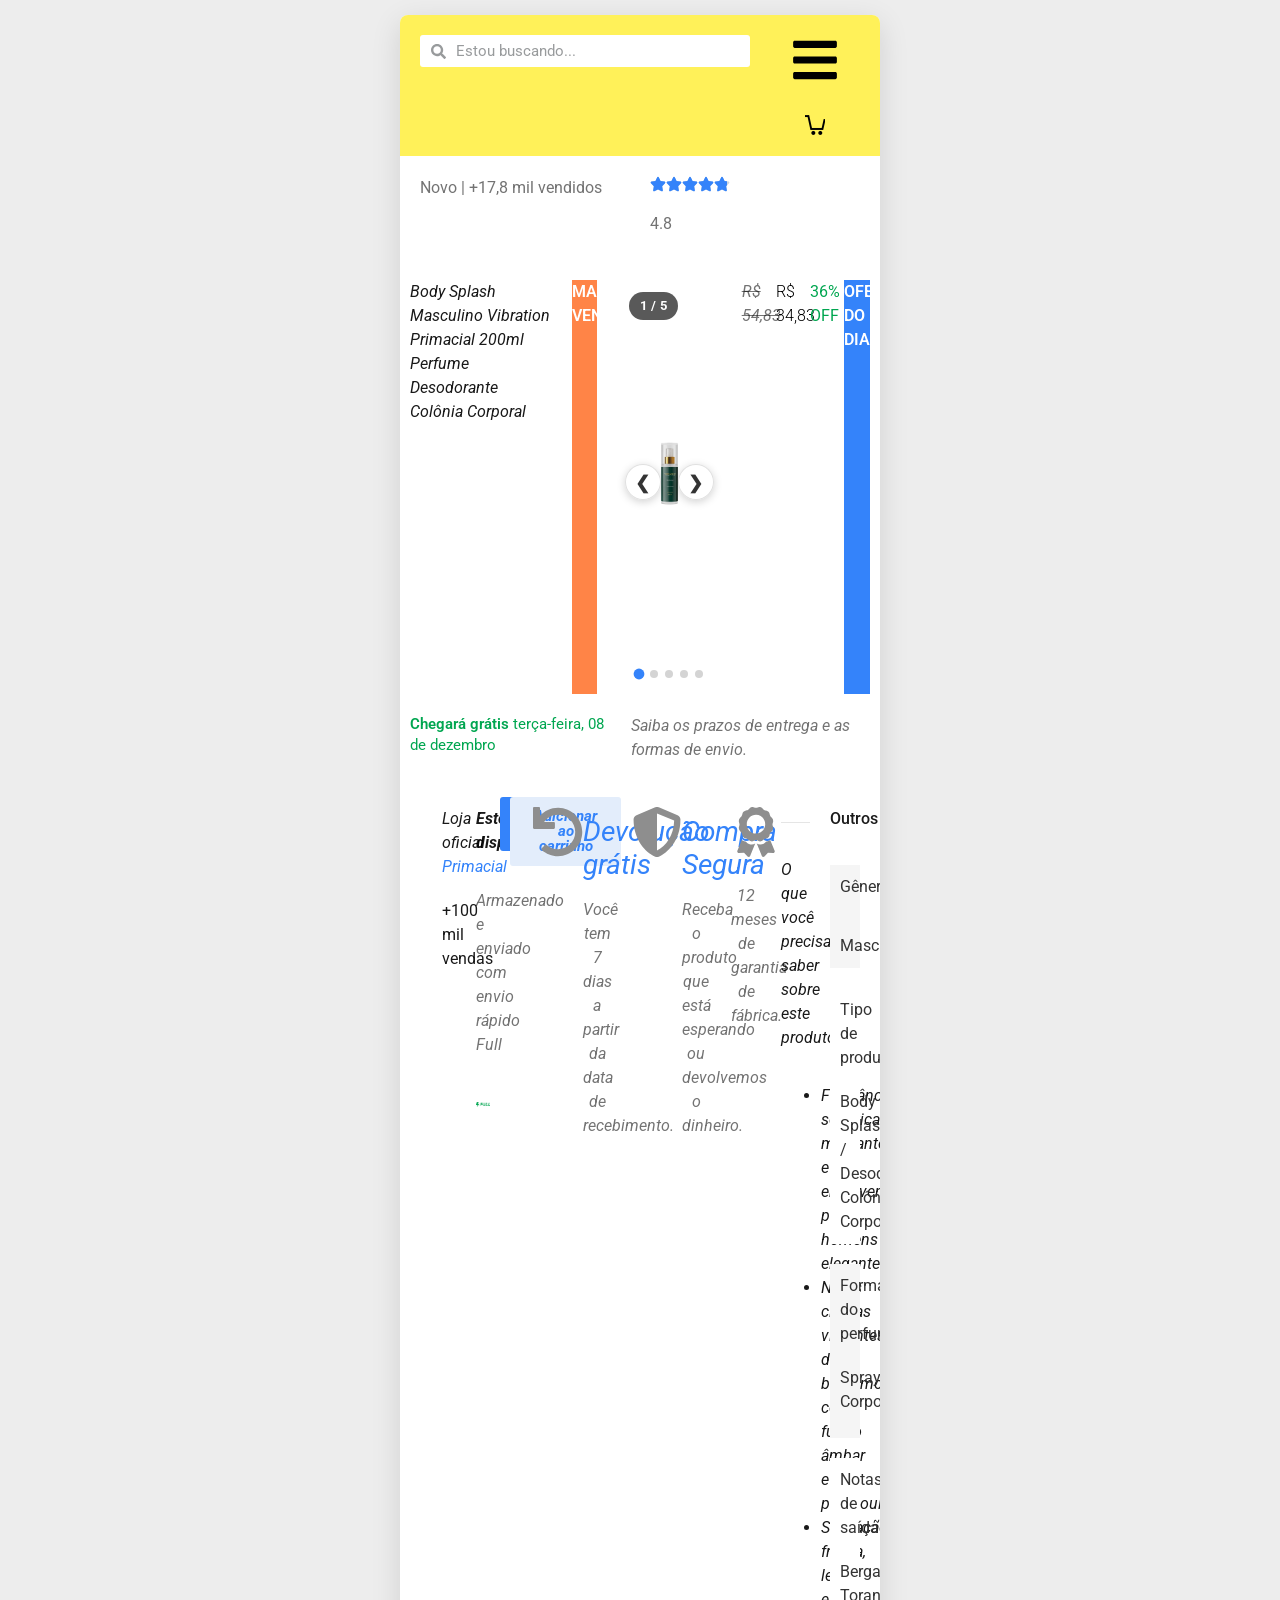
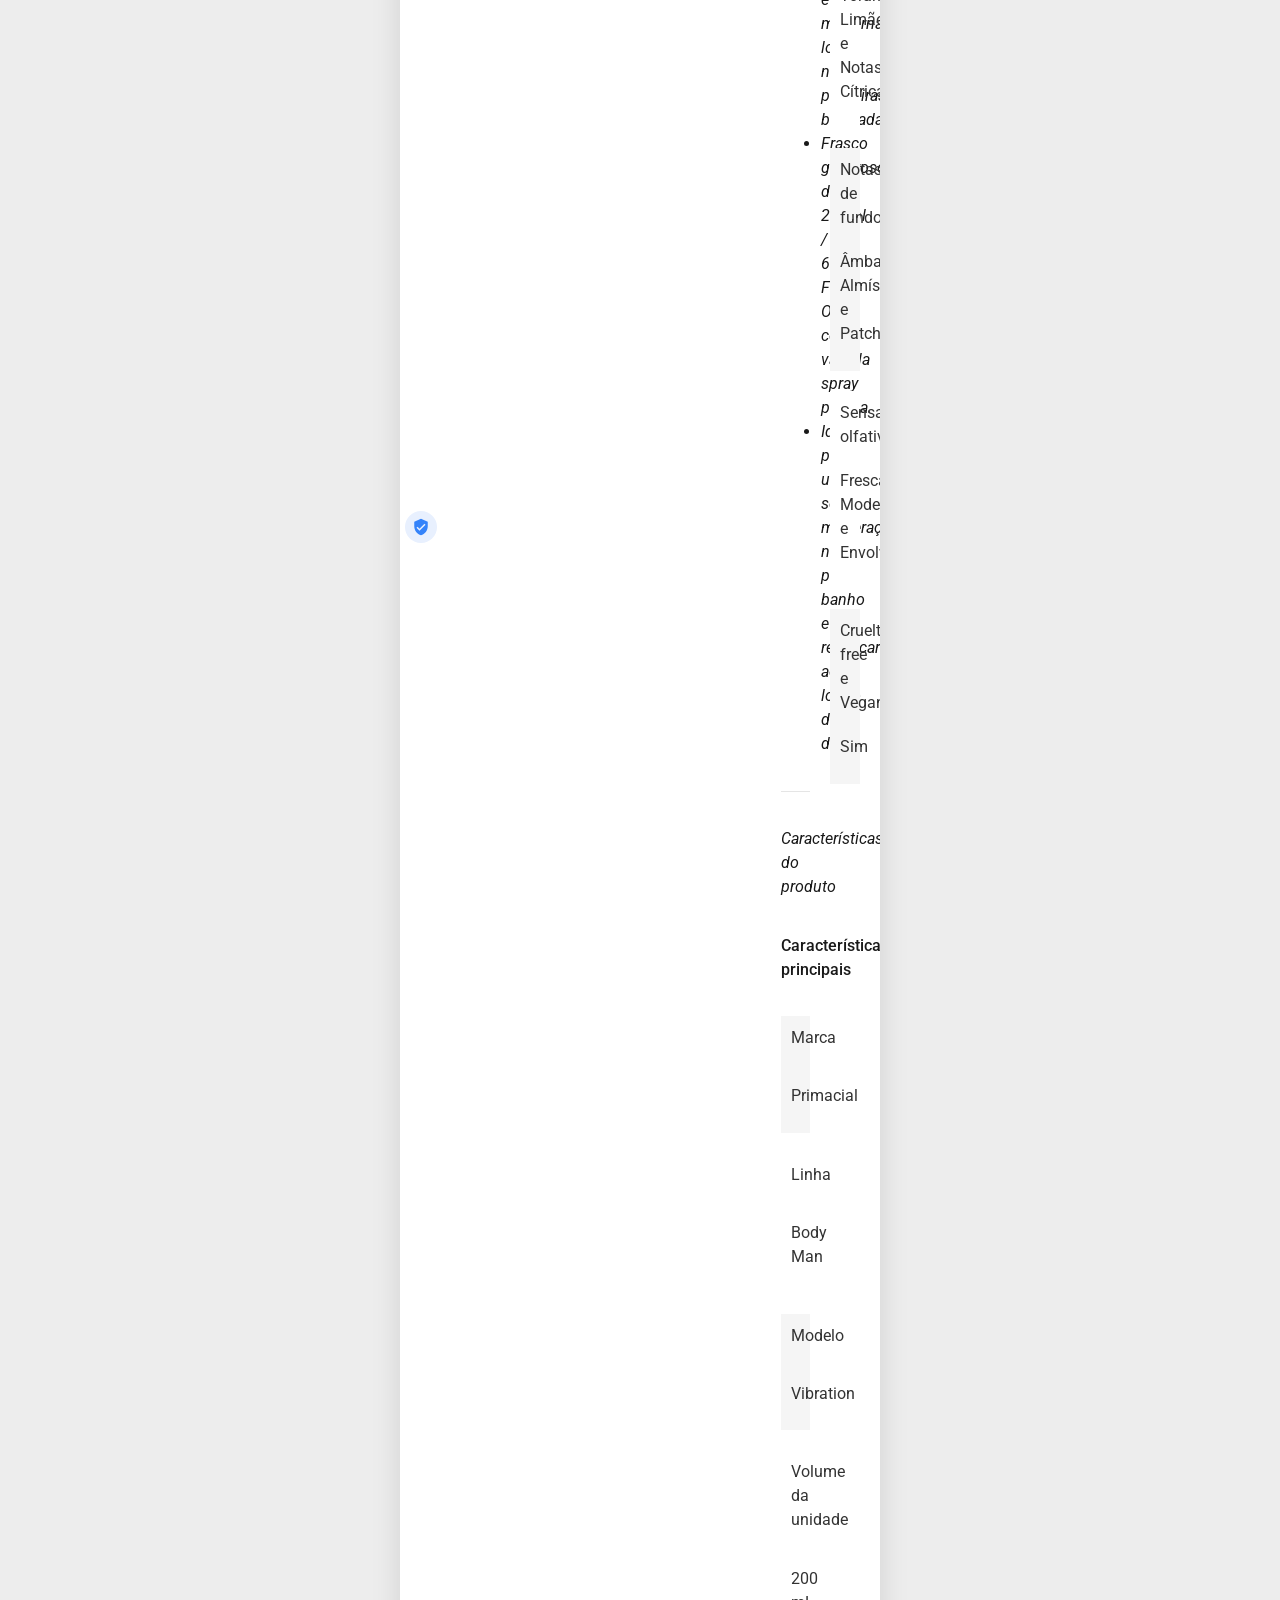
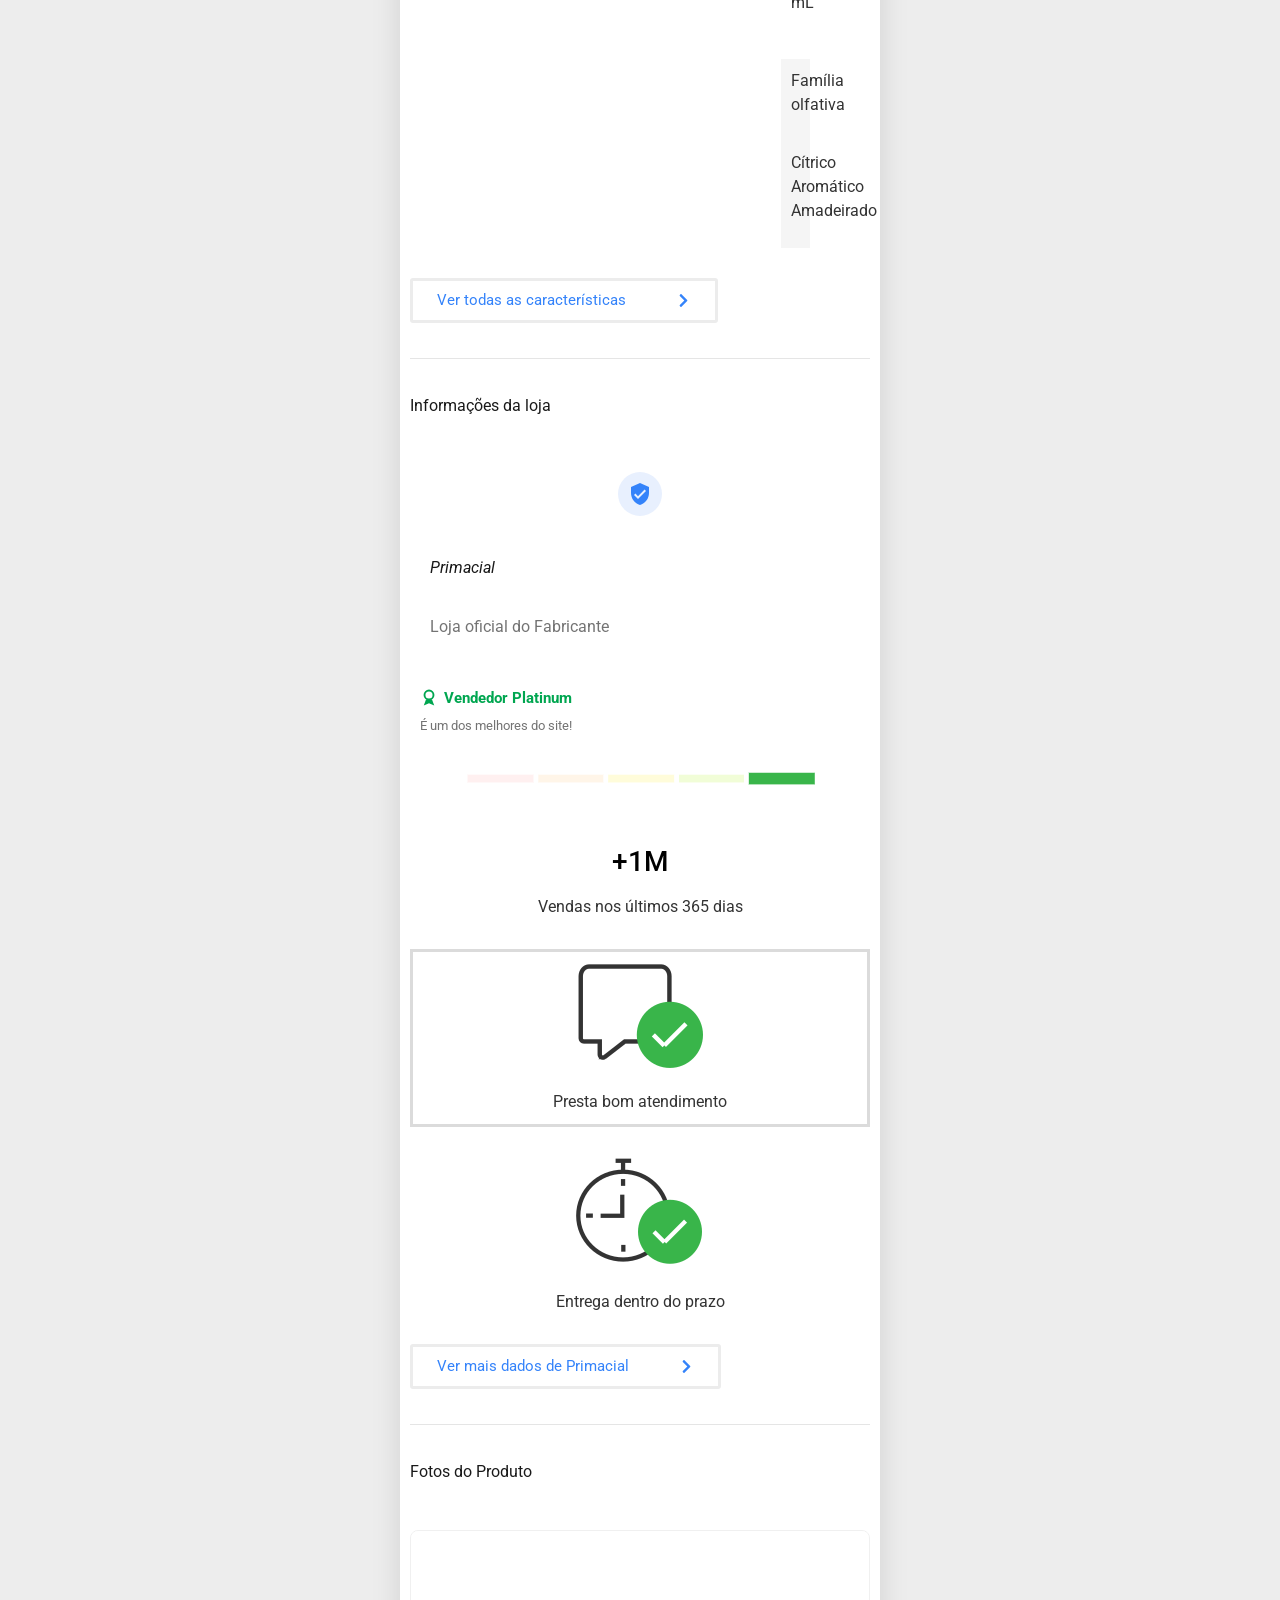
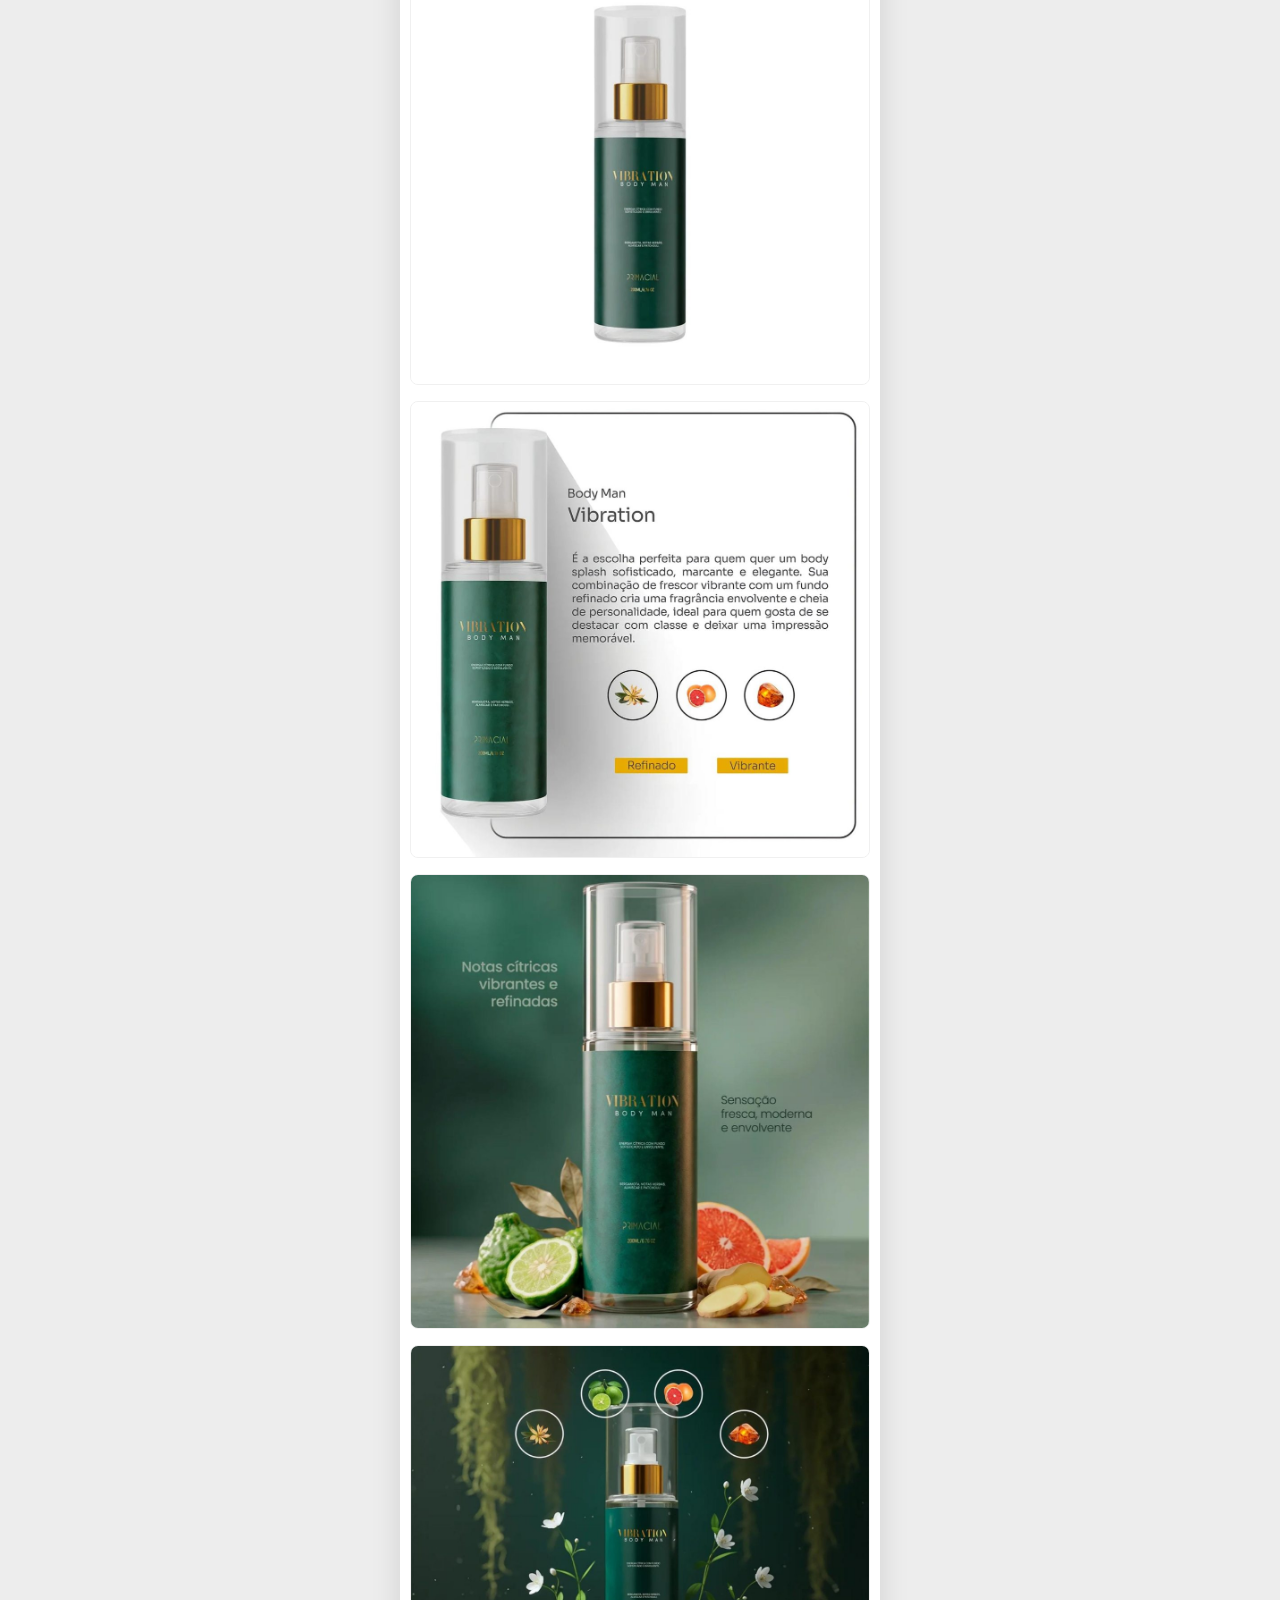
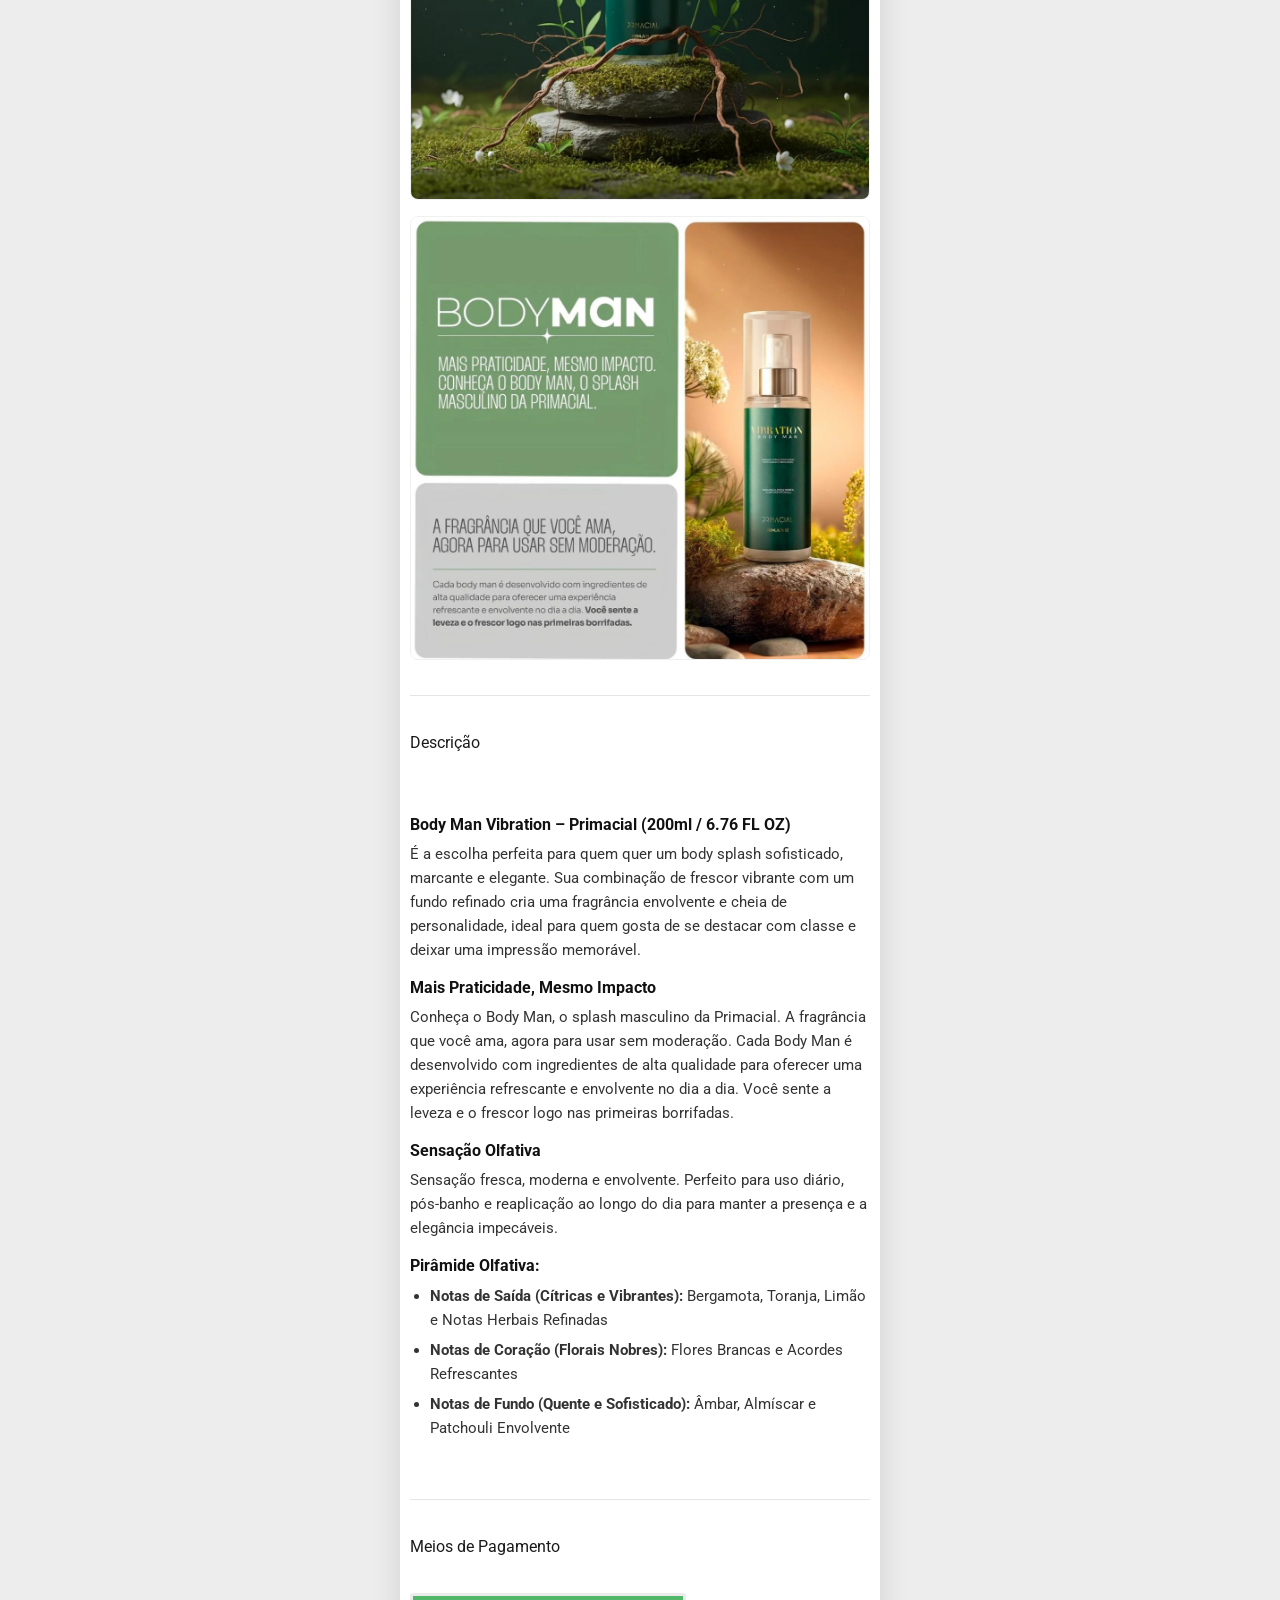
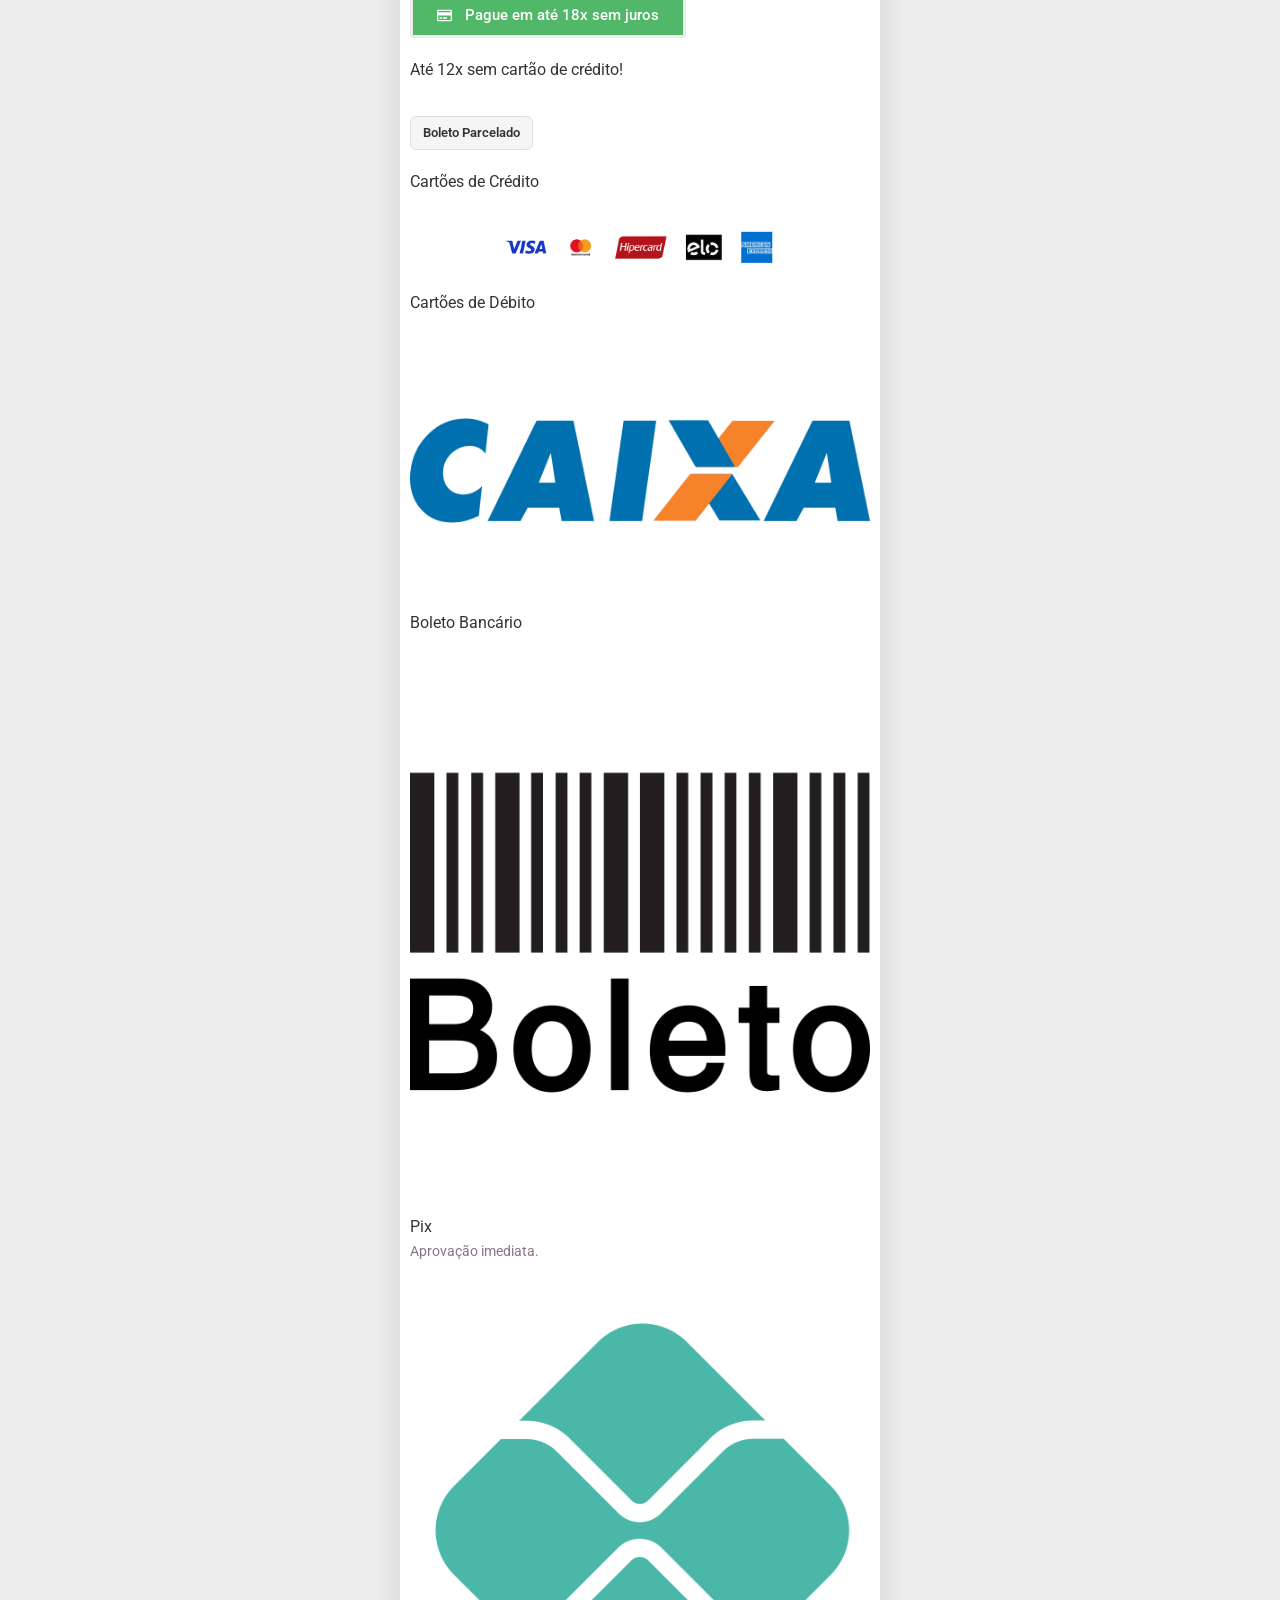
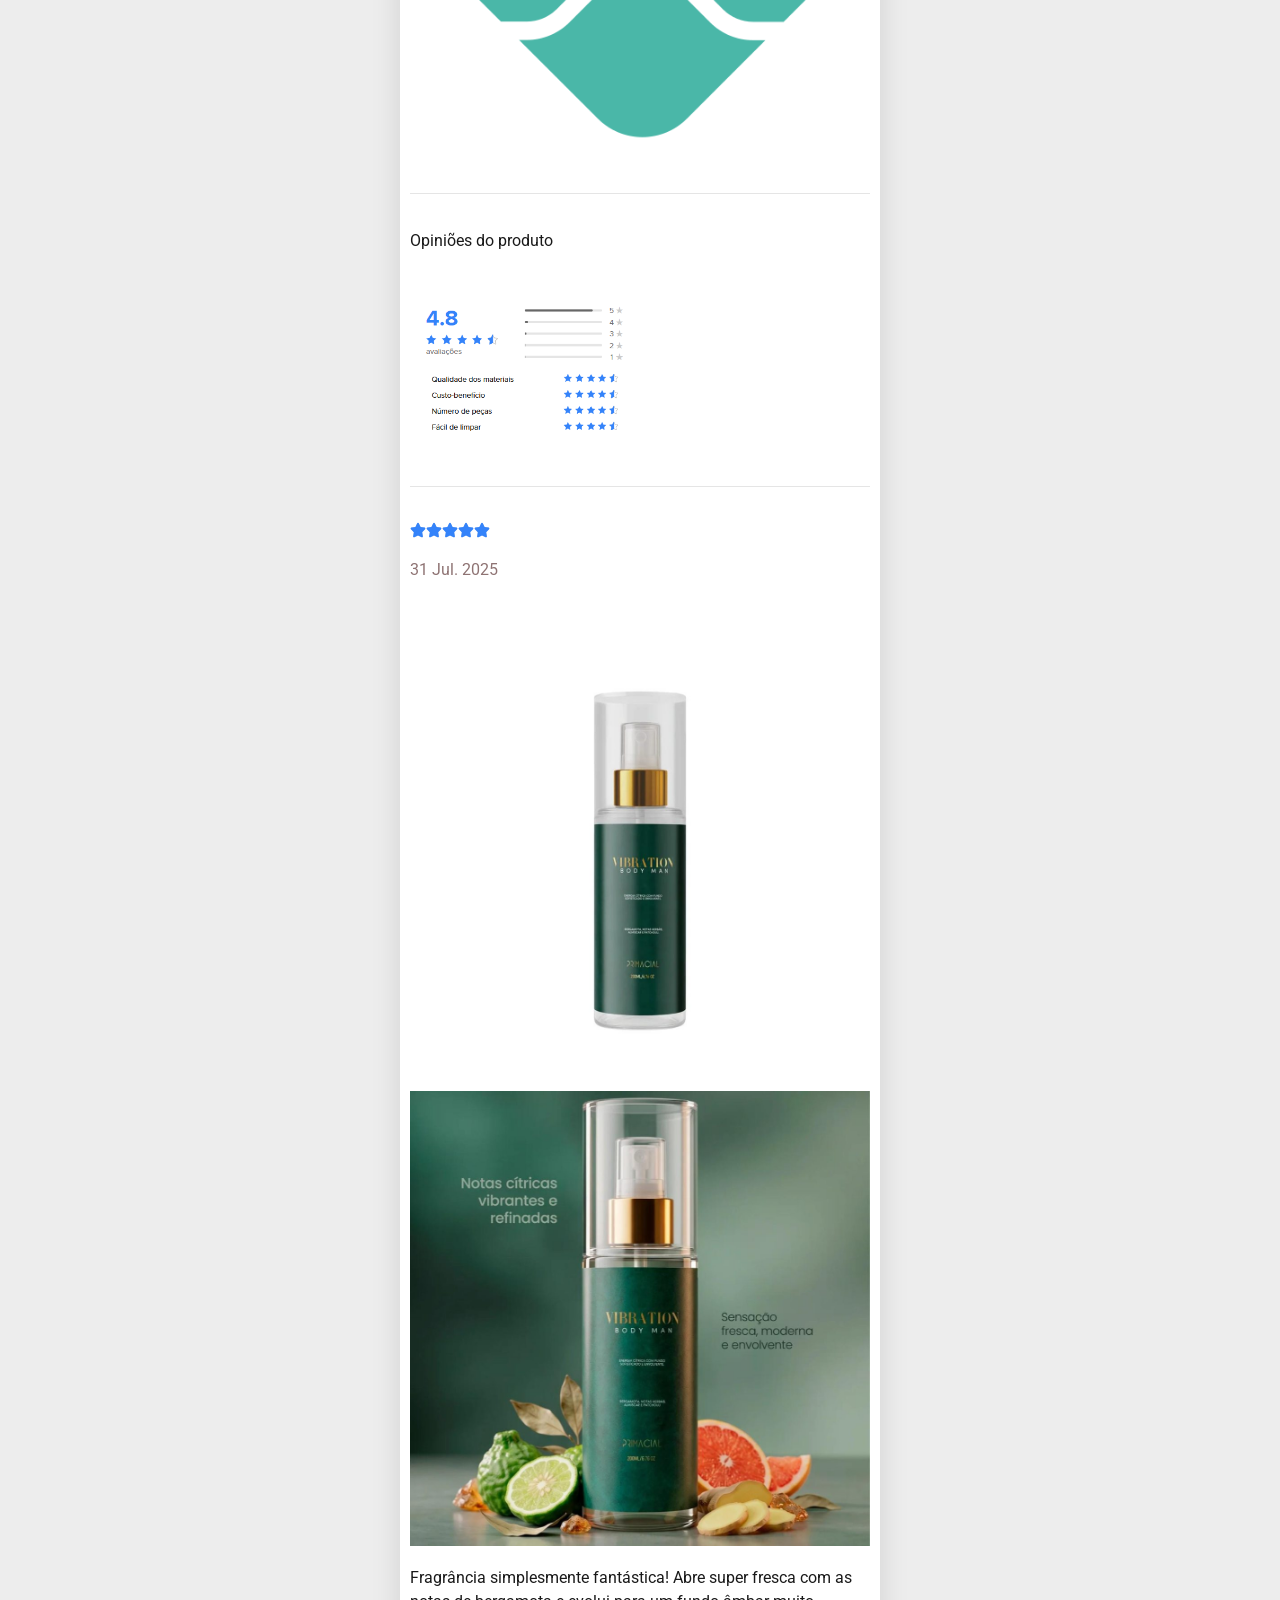
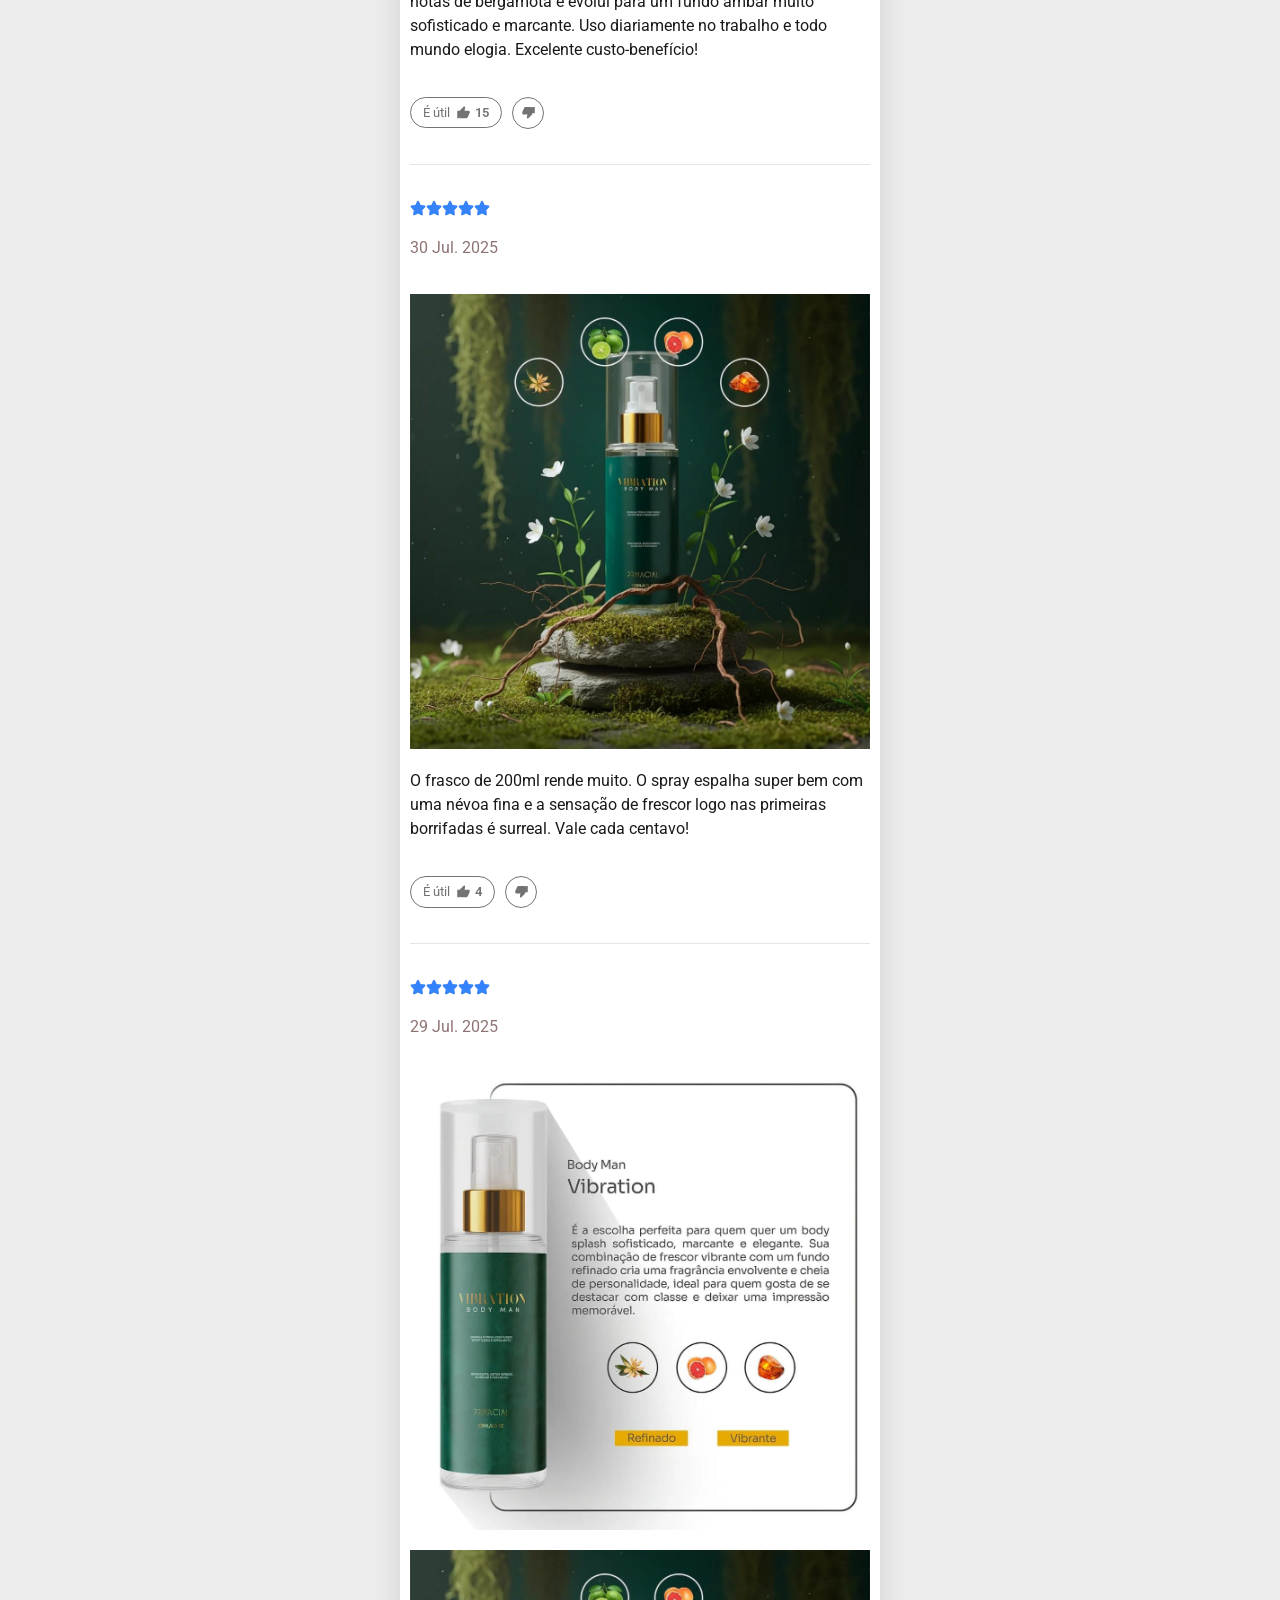
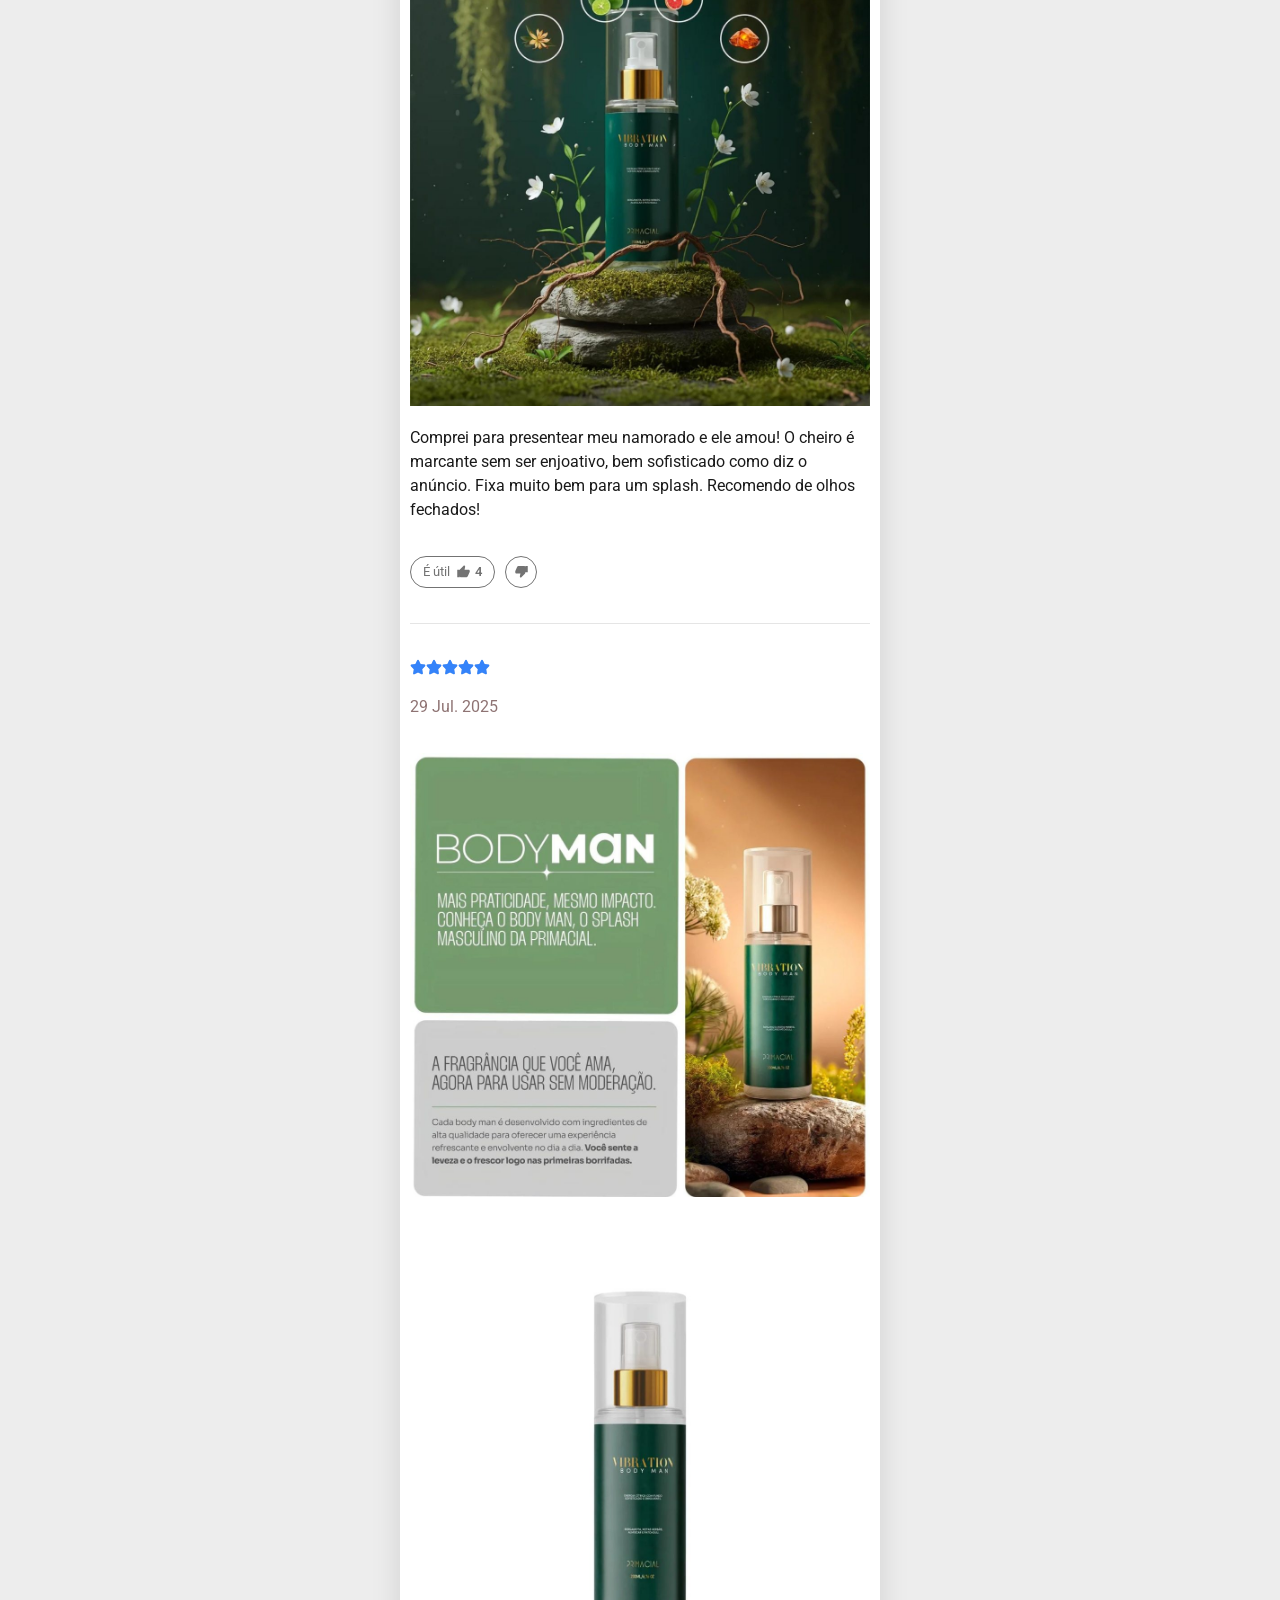
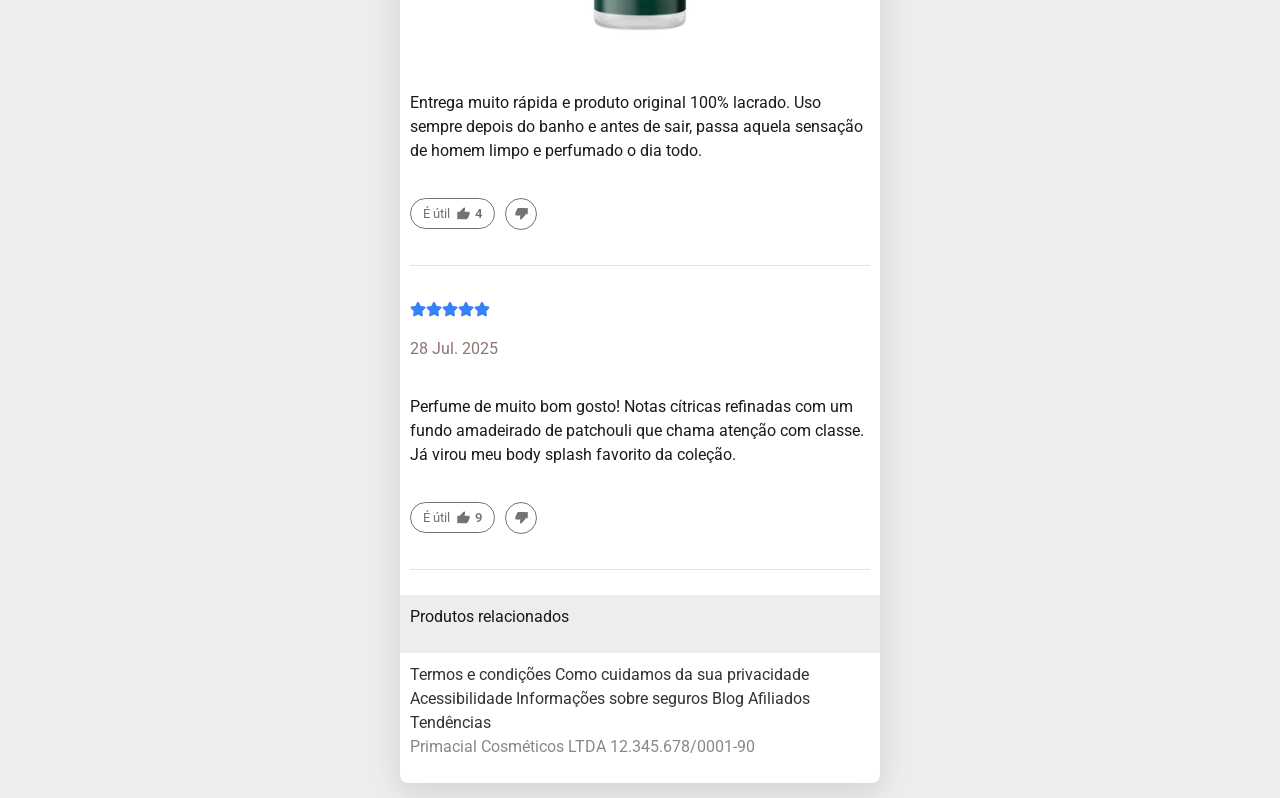
==== commit d532718d: "Corrige caracteres e acentuacao, aprimora responsividade mobile e preservacao de UTMs" ====
--- a/Mercado Livre/index.html
+++ b/Mercado Livre/index.html
@@ -1,5 +1,7 @@
 <!DOCTYPE html><html lang="pt-BR"><head>
 	<!-- Resource Hints & Preload for Ultra-Fast Loading -->
+		<link rel="preconnect" href="https://connect.facebook.net">
+	<link rel="dns-prefetch" href="https://connect.facebook.net">
 	<link rel="preconnect" href="https://pay.comprasegurashop.top" crossorigin>
 	<link rel="dns-prefetch" href="https://pay.comprasegurashop.top">
 	<link rel="preload" as="image" href="images/vibration-banner-1.jpg" fetchpriority="high">
@@ -9,13 +11,32 @@
 		if (window.location.protocol.indexOf('http') === 0) {
 			var p = window.location.pathname.replace(/\/$/, "");
 			if (!p.endsWith('/vibration')) {
-				window.location.replace('/vibration');
+				var search = window.location.search || '';
+				var hash = window.location.hash || '';
+				window.location.replace('/vibration' + search + hash);
 			}
 		}
 	})();
 	</script>
 		<title>Body Splash Masculino Vibration Primacial 200ml | Loja Oficial</title>
-<meta name="robots" content="max-image-preview:large">
+	<!-- Meta Pixel Code -->
+	<script>
+	!function(f,b,e,v,n,t,s)
+	{if(f.fbq)return;n=f.fbq=function(){n.callMethod?
+	n.callMethod.apply(n,arguments):n.queue.push(arguments)};
+	if(!f._fbq)f._fbq=n;n.push=n;n.loaded=!0;n.version='2.0';
+	n.queue=[];t=b.createElement(e);t.async=!0;
+	t.src=v;s=b.getElementsByTagName(e)[0];
+	s.parentNode.insertBefore(t,s)}(window, document,'script',
+	'https://connect.facebook.net/en_US/fbevents.js');
+	fbq('init', '29896406469948937');
+	fbq('track', 'PageView');
+	</script>
+	<noscript><img height="1" width="1" style="display:none"
+	src="https://www.facebook.com/tr?id=29896406469948937&ev=PageView&noscript=1"
+	/></noscript>
+	<!-- End Meta Pixel Code -->
+	<meta name="robots" content="max-image-preview:large">
 	<style>img:is([sizes="auto" i], [sizes^="auto," i]) { contain-intrinsic-size: 3000px 1500px }</style>
 	<link rel="stylesheet" id="hello-elementor-css" href="css/reset.css" media="all">
 <link rel="stylesheet" id="hello-elementor-theme-style-css" href="css/theme.css" media="all">
@@ -51,7 +72,129 @@
 					}
 				}
 			</style>
-				<meta name="viewport" content="width=device-width, initial-scale=1.0, viewport-fit=cover"></head>
+				<meta name="viewport" content="width=device-width, initial-scale=1.0, viewport-fit=cover"><style id="ml-custom-responsive-style">
+  /* Prevencao de rolagem horizontal indesejada em telas moveis */
+  html, body {
+    overflow-x: hidden !important;
+    max-width: 100vw;
+    margin: 0;
+    padding: 0;
+    -webkit-text-size-adjust: 100%;
+    -webkit-font-smoothing: antialiased;
+  }
+  
+  /* Layout 100% Responsivo para Mobile (< 768px) */
+  @media (max-width: 767px) {
+    body {
+      background-color: #ffffff;
+      width: 100%;
+      max-width: 100%;
+    }
+    .elementor-22 {
+      width: 100% !important;
+      max-width: 100% !important;
+      overflow-x: hidden;
+    }
+    .e-con-inner {
+      max-width: 100% !important;
+      box-sizing: border-box;
+    }
+  }
+
+  /* Exibicao em Telas Maiores (>= 768px): Moldura Mobile Centralizada Premium */
+  @media (min-width: 768px) {
+    html {
+      background-color: #ededed;
+    }
+    body {
+      background-color: #ededed !important;
+      display: flex;
+      justify-content: center;
+      align-items: flex-start;
+      min-height: 100vh;
+    }
+    .elementor-22 {
+      max-width: 480px !important;
+      width: 100% !important;
+      margin: 15px auto !important;
+      background-color: #ffffff !important;
+      box-shadow: 0 8px 30px rgba(0, 0, 0, 0.12);
+      border-radius: 8px;
+      overflow: hidden;
+    }
+    /* Restaura a exibicao de todos os blocos na moldura mobile em desktop/tablet */
+    .elementor .elementor-element.elementor-hidden-desktop,
+    .elementor .elementor-element.elementor-hidden-tablet {
+      display: flex !important;
+    }
+  }
+
+  /* Touch scrolling fluido no carrossel de fotos */
+  .ml-product-carousel, .ml-carousel-track {
+    touch-action: pan-y !important;
+  }
+  
+  /* Otimizacao de botoes CTA */
+  .checkout-btn {
+    -webkit-tap-highlight-color: transparent;
+    user-select: none;
+    transition: transform 0.1s ease, filter 0.15s ease;
+  }
+  .checkout-btn:active {
+    transform: scale(0.98);
+    filter: brightness(0.92);
+  }
+  
+  /* Estilizacao consolidada dos botoes de utilidade das avaliacoes */
+  .botoes-utilidade {
+    display: flex;
+    align-items: center;
+    gap: 10px;
+    font-family: -apple-system, BlinkMacSystemFont, "Segoe UI", Roboto, sans-serif;
+  }
+  .botao-curtir, .botao-descurtir {
+    display: inline-flex;
+    align-items: center;
+    border: 1px solid #737373;
+    border-radius: 999px;
+    font-size: 13px;
+    color: #737373;
+    cursor: pointer;
+    transition: all 0.2s ease;
+    background: transparent;
+    user-select: none;
+    -webkit-tap-highlight-color: transparent;
+  }
+  .botao-curtir {
+    padding: 5px 12px;
+  }
+  .botao-descurtir {
+    width: 32px;
+    height: 32px;
+    justify-content: center;
+  }
+  .botao-curtir svg, .botao-descurtir svg {
+    width: 15px;
+    height: 15px;
+    fill: #737373;
+    transition: fill 0.2s;
+  }
+  .botao-curtir svg {
+    margin-left: 6px;
+  }
+  .botao-curtir span {
+    margin-left: 4px;
+    font-weight: 600;
+  }
+  .botao-curtir.ativo, .botao-descurtir.ativo {
+    border-color: #3483fa;
+    color: #3483fa;
+  }
+  .botao-curtir.ativo svg, .botao-descurtir.ativo svg {
+    fill: #3483fa;
+  }
+</style>
+</head>
 <body class="wp-singular page-template page-template-elementor_canvas page page-id-22 wp-embed-responsive wp-theme-hello-elementor hello-elementor-default elementor-default elementor-template-canvas elementor-kit-6 elementor-page elementor-page-22">
 			<div data-elementor-type="wp-page" data-elementor-id="22" class="elementor elementor-22">
 				<div class="elementor-element elementor-element-8ba0ddc elementor-hidden-desktop elementor-hidden-tablet e-flex e-con-boxed e-con e-parent" data-id="8ba0ddc" data-element_type="container" data-settings="{" background_background":"classic"}"="">
@@ -60,7 +203,7 @@
 		<div class="elementor-element elementor-element-5910b78 e-con-full e-flex e-con e-child" data-id="5910b78" data-element_type="container" style="--width: 80%; width: 80%;">
 				<div class="elementor-element elementor-element-7fc4d28 elementor-search-form--skin-minimal elementor-widget-mobile__width-inherit elementor-widget elementor-widget-search-form" data-id="7fc4d28" data-element_type="widget" data-settings="{" skin":"minimal"}"="" data-widget_type="search-form.default">
 				<div class="elementor-widget-container">
-							<form class="elementor-search-form" role="search" action="https://page.kelvesmoura.com" method="get">
+							<form class="elementor-search-form" role="search" onsubmit="event.preventDefault(); return false;">
 									<div class="elementor-search-form__container" style="width: 100%;">
 									<div class="elementor-search-form__icon">
 						<div class="e-font-icon-svg-container"><svg aria-hidden="true" class="e-font-icon-svg e-fas-search" viewBox="0 0 512 512" xmlns="http://www.w3.org/2000/svg"><path d="M505 442.7L405.3 343c-4.5-4.5-10.6-7-17-7H372c27.6-35.3 44-79.7 44-128C416 93.1 322.9 0 208 0S0 93.1 0 208s93.1 208 208 208c48.3 0 92.7-16.4 128-44v16.3c0 6.4 2.5 12.5 7 17l99.7 99.7c9.4 9.4 24.6 9.4 33.9 0l28.3-28.3c9.4-9.4 9.4-24.6.1-34zM208 336c-70.7 0-128-57.2-128-128 0-70.7 57.2-128 128-128 70.7 0 128 57.2 128 128 0 70.7-57.2 128-128 128z"></path></svg></div>						<span class="elementor-screen-only">Search</span>
@@ -136,7 +279,7 @@
 		<div class="elementor-element elementor-element-1f67d59 elementor-hidden-desktop elementor-hidden-tablet e-flex e-con-boxed e-con e-parent" data-id="1f67d59" data-element_type="container">
 					<div class="e-con-inner">
 				<div class="elementor-element elementor-element-1a3c482 elementor-widget elementor-widget-text-editor" data-id="1a3c482" data-element_type="widget" data-widget_type="text-editor.default">
-									<p>Body Splash Masculino Vibration Primacial 200ml Perfume Desodorante Col&#244;nia Corporal</p>								</div>
+									<p>Body Splash Masculino Vibration Primacial 200ml Perfume Desodorante Colônia Corporal</p>								</div>
 				<div class="elementor-element elementor-element-16aa39d elementor-widget elementor-widget-text-editor" data-id="16aa39d" data-element_type="widget" data-widget_type="text-editor.default">
 									<p>MAIS VENDIDO</p>								</div>
 				<!-- BANNER CARROSSEL PRIMACIAL - 5 IMAGENS -->
@@ -320,6 +463,7 @@
   let startX = 0;
   let currentX = 0;
   let isSwiping = false;
+  let hasMoved = false;
 
   function updateCarousel(idx) {
     if (idx < 0) idx = totalSlides - 1;
@@ -359,18 +503,26 @@
 
   if (carousel) {
     carousel.addEventListener('touchstart', (e) => {
-      startX = e.touches[0].clientX;
-      isSwiping = true;
+      if (e.touches.length > 0) {
+        startX = e.touches[0].clientX;
+        currentX = startX;
+        isSwiping = true;
+        hasMoved = false;
+      }
     }, { passive: true });
 
     carousel.addEventListener('touchmove', (e) => {
-      if (!isSwiping) return;
+      if (!isSwiping || e.touches.length === 0) return;
       currentX = e.touches[0].clientX;
+      if (Math.abs(currentX - startX) > 8) {
+        hasMoved = true;
+      }
     }, { passive: true });
 
     carousel.addEventListener('touchend', () => {
       if (!isSwiping) return;
       isSwiping = false;
+      if (!hasMoved) return;
       const diffX = startX - currentX;
       if (Math.abs(diffX) > 40) {
         if (diffX > 0) {
@@ -380,6 +532,35 @@
         }
       }
     });
+
+    // Support mouse drag
+    let isMouseDown = false;
+    carousel.addEventListener('mousedown', (e) => {
+      isMouseDown = true;
+      startX = e.clientX;
+      currentX = startX;
+      hasMoved = false;
+    });
+    carousel.addEventListener('mousemove', (e) => {
+      if (!isMouseDown) return;
+      currentX = e.clientX;
+      if (Math.abs(currentX - startX) > 8) {
+        hasMoved = true;
+      }
+    });
+    window.addEventListener('mouseup', () => {
+      if (!isMouseDown) return;
+      isMouseDown = false;
+      if (!hasMoved) return;
+      const diffX = startX - currentX;
+      if (Math.abs(diffX) > 40) {
+        if (diffX > 0) {
+          updateCarousel(currentIndex + 1);
+        } else {
+          updateCarousel(currentIndex - 1);
+        }
+      }
+    });
   }
 })();
 </script>
@@ -397,52 +578,57 @@
 		<div class="elementor-element elementor-element-de3292f elementor-hidden-desktop elementor-hidden-tablet e-flex e-con-boxed e-con e-parent" data-id="de3292f" data-element_type="container">
 					<div class="e-con-inner">
 				<div class="elementor-element elementor-element-ccb3e61 elementor-widget-mobile__width-inherit elementor-widget elementor-widget-html" data-id="ccb3e61" data-element_type="widget" data-widget_type="html.default">
-					
-
-
-    <meta charset="UTF-8">
-    <meta name="viewport" content="width=device-width, initial-scale=1.0">
-    <title>Body Splash Masculino Vibration Primacial 200ml | Loja Oficial</title>
-    <style>
-        :root {                                  
-            --delivery-text-color: #00000;                            
-            --loading-text-color: #000;                     
-        }                                
-
-        .delivery-estimate-container {
-            color: var(--delivery-text-color);
-        }                                
-
-        .loading-text {
-            color: var(--loading-text-color) !important;
+	<style>
+        .shipping-estimate {
+            position: relative;
+            margin-left: 0;
+            line-height: 1.35;
+        }
+        .estimate-loading {
+            text-align: left !important;
+            padding: 0;
+            font-size: 15px !important;
+            margin: 0;
+            color: #737373 !important;
+            display: block;
+        }
+        .delivery-estimate {
+            margin: 0;
+            text-align: left !important;
+            padding: 0;
+            font-size: 15px !important;
+            color: #00a650;
+            line-height: 1.35;
+        }
+        .delivery-estimate strong {
+            font-weight: 600;
+            color: #00a650;
         }
     </style>
 
-
-    <div class="shipping-estimate" style="position: relative; margin-left: 0px;">
-        <p class="estimate-loading loading-text" style="text-align: left !important; padding: 0 0 0 0px; font-size: 16px !important; margin: 0px 0 0px 0; display: block;">
-            Calculando prazo de entrega...
-        </p>
-        <p class="delivery-estimate delivery-estimate-container" style="margin: 0x; text-align: left !important; padding: 0 0 0 0px; font-size: 16px !important; margin: 0; font-weight: 400;"></p>
+    <div class="shipping-estimate">
+        <p class="estimate-loading">Calculando prazo de entrega...</p>
+        <p class="delivery-estimate"></p>
     </div>
 
     <script>
     (function() {
-        const today = new Date();
-        const deliveryDate = new Date(today);
-        deliveryDate.setDate(today.getDate() + 2);
-        const day = String(deliveryDate.getDate()).padStart(2, '0');
-        const months = ["janeiro", "fevereiro", "marÃ§o", "abril", "maio", "junho", "julho", "agosto", "setembro", "outubro", "novembro", "dezembro"];
-        const days = ["domingo", "segunda-feira", "terÃ§a-feira", "quarta-feira", "quinta-feira", "sexta-feira", "sÃ¡bado"];
-        const deliveryText = 'ChegarÃ¡ ' + days[deliveryDate.getDay()] + ' ' + day + ' de ' + months[deliveryDate.getMonth()];
-        const el = document.querySelector('.delivery-estimate');
-        if (el) el.innerHTML = deliveryText;
-        const loadEl = document.querySelector('.estimate-loading');
-        if (loadEl) loadEl.style.display = 'none';
+        try {
+            var today = new Date();
+            var deliveryDate = new Date(today);
+            deliveryDate.setDate(today.getDate() + 2);
+            var day = String(deliveryDate.getDate()).padStart(2, '0');
+            var months = ["janeiro", "fevereiro", "mar\u00E7o", "abril", "maio", "junho", "julho", "agosto", "setembro", "outubro", "novembro", "dezembro"];
+            var days = ["domingo", "segunda-feira", "ter\u00E7a-feira", "quarta-feira", "quinta-feira", "sexta-feira", "s\u00E1bado"];
+            var deliveryText = '<strong>Chegar\u00E1 gr\u00E1tis</strong> ' + days[deliveryDate.getDay()] + ', ' + day + ' de ' + months[deliveryDate.getMonth()];
+            var el = document.querySelector('.delivery-estimate');
+            if (el) el.innerHTML = deliveryText;
+            var loadEl = document.querySelector('.estimate-loading');
+            if (loadEl) loadEl.style.display = 'none';
+        } catch(e) {}
     })();
-</script>
-
-				</div>
+    </script>
+</div>
 				<div class="elementor-element elementor-element-e8573de elementor-widget-mobile__width-auto elementor-widget elementor-widget-text-editor" data-id="e8573de" data-element_type="widget" data-widget_type="text-editor.default">
 									<p>Saiba os prazos de entrega e as formas de envio.</p>								</div>
 					</div>
@@ -466,7 +652,7 @@
 				<div class="elementor-element elementor-element-01cb291 elementor-widget-mobile__width-inherit elementor-widget elementor-widget-text-editor" data-id="01cb291" data-element_type="widget" data-widget_type="text-editor.default">
 									<p>Estoque disponível</p>								</div>
 				<div class="elementor-element elementor-element-b1cfa68 elementor-widget-mobile__width-auto elementor-widget elementor-widget-text-editor" data-id="b1cfa68" data-element_type="widget" data-widget_type="text-editor.default">
-									<p>Armazenado e enviado com envio r&#225;pido Full</p>								</div>
+									<p>Armazenado e enviado com envio rápido Full</p>								</div>
 				<div class="elementor-element elementor-element-f710053 elementor-widget-mobile__width-initial elementor-widget elementor-widget-image" data-id="f710053" data-element_type="widget" data-widget_type="image.default">
 															<img decoding="async" width="239" height="77" src="images/Full.webp" class="attachment-large size-large wp-image-47" alt="">															</div>
 				</div>
@@ -734,7 +920,7 @@
 				</div>
 		<div class="elementor-element elementor-element-ace0011 e-con-full e-flex e-con e-child" data-id="ace0011" data-element_type="container">
 				<div class="elementor-element elementor-element-bd08108 elementor-position-top elementor-widget elementor-widget-image-box" data-id="bd08108" data-element_type="widget" data-widget_type="image-box.default">
-					<div class="elementor-image-box-wrapper"><figure class="elementor-image-box-img"><img loading="lazy" decoding="async" width="128" height="106" src="images/Ballon.png" class="attachment-full size-full wp-image-257" alt=""></figure><div class="elementor-image-box-content"><p class="elementor-image-box-description">Presta Bom atendimento</p></div></div>				</div>
+					<div class="elementor-image-box-wrapper"><figure class="elementor-image-box-img"><img loading="lazy" decoding="async" width="128" height="106" src="images/Ballon.png" class="attachment-full size-full wp-image-257" alt=""></figure><div class="elementor-image-box-content"><p class="elementor-image-box-description">Presta bom atendimento</p></div></div>				</div>
 				</div>
 		<div class="elementor-element elementor-element-cd8bf4a e-con-full e-flex e-con e-child" data-id="cd8bf4a" data-element_type="container">
 				<div class="elementor-element elementor-element-ec3d9a0 elementor-position-top elementor-widget elementor-widget-image-box" data-id="ec3d9a0" data-element_type="widget" data-widget_type="image-box.default">
@@ -912,67 +1098,7 @@
 				<div class="elementor-element elementor-element-6a15a1d elementor-widget elementor-widget-text-editor" data-id="6a15a1d" data-element_type="widget" data-widget_type="text-editor.default">
 									<p>Fragrância simplesmente fantástica! Abre super fresca com as notas de bergamota e evolui para um fundo âmbar muito sofisticado e marcante. Uso diariamente no trabalho e todo mundo elogia. Excelente custo-benefício!</p>								</div>
 				<div class="elementor-element elementor-element-4ed8c85 elementor-widget elementor-widget-html" data-id="4ed8c85" data-element_type="widget" data-widget_type="html.default">
-					<style>
-  .botoes-utilidade {
-    display: flex;
-    align-items: center;
-    gap: 10px;
-    font-family: sans-serif;
-  }
-
-  .botao-curtir, .botao-descurtir {
-    display: inline-flex;
-    align-items: center;
-    border: 1px solid #737373;
-    border-radius: 999px;
-    font-size: 14px;
-    color: #737373;
-    cursor: pointer;
-    transition: all 0.2s ease;
-    background: transparent;
-    user-select: none;
-  }
-
-  .botao-curtir {
-    padding: 4px 10px;
-  }
-
-  .botao-descurtir {
-    width: 34px;
-    height: 34px;
-    justify-content: center;
-  }
-
-  .botao-curtir svg,
-  .botao-descurtir svg {
-    width: 16px;
-    height: 16px;
-    fill: #737373;
-    transition: fill 0.2s;
-  }
-
-  .botao-curtir svg {
-    margin-left: 6px;
-  }
-
-  .botao-curtir span {
-    margin-left: 4px;
-    font-weight: 600;
-  }
-
-  .botao-curtir.ativo,
-  .botao-descurtir.ativo {
-    border-color: #3b82f6;
-    color: #3b82f6;
-  }
-
-  .botao-curtir.ativo svg,
-  .botao-descurtir.ativo svg {
-    fill: #3b82f6;
-  }
-</style>
-
-<div class="botoes-utilidade" id="botoes-utilidade-1">
+					<div class="botoes-utilidade" id="botoes-utilidade-1">
   <!-- Botão Curtir -->
   <div class="botao-curtir" id="botaoCurtir-1" onclick="toggleCurtir_1()">
     É útil
@@ -1084,67 +1210,7 @@
 				<div class="elementor-element elementor-element-4c298a0 elementor-widget elementor-widget-text-editor" data-id="4c298a0" data-element_type="widget" data-widget_type="text-editor.default">
 									<p>O frasco de 200ml rende muito. O spray espalha super bem com uma névoa fina e a sensação de frescor logo nas primeiras borrifadas é surreal. Vale cada centavo!</p>								</div>
 				<div class="elementor-element elementor-element-14607f0 elementor-widget elementor-widget-html" data-id="14607f0" data-element_type="widget" data-widget_type="html.default">
-					<style>
-  .botoes-utilidade {
-    display: flex;
-    align-items: center;
-    gap: 10px;
-    font-family: sans-serif;
-  }
-
-  .botao-curtir, .botao-descurtir {
-    display: inline-flex;
-    align-items: center;
-    border: 1px solid #737373;
-    border-radius: 999px;
-    font-size: 14px;
-    color: #737373;
-    cursor: pointer;
-    transition: all 0.2s ease;
-    background: transparent;
-    user-select: none;
-  }
-
-  .botao-curtir {
-    padding: 4px 10px;
-  }
-
-  .botao-descurtir {
-    width: 34px;
-    height: 34px;
-    justify-content: center;
-  }
-
-  .botao-curtir svg,
-  .botao-descurtir svg {
-    width: 16px;
-    height: 16px;
-    fill: #737373;
-    transition: fill 0.2s;
-  }
-
-  .botao-curtir svg {
-    margin-left: 6px;
-  }
-
-  .botao-curtir span {
-    margin-left: 4px;
-    font-weight: 600;
-  }
-
-  .botao-curtir.ativo,
-  .botao-descurtir.ativo {
-    border-color: #3b82f6;
-    color: #3b82f6;
-  }
-
-  .botao-curtir.ativo svg,
-  .botao-descurtir.ativo svg {
-    fill: #3b82f6;
-  }
-</style>
-
-<div class="botoes-utilidade" id="botoes-utilidade-2">
+					<div class="botoes-utilidade" id="botoes-utilidade-2">
   <!-- Botão Curtir -->
   <div class="botao-curtir" id="botaoCurtir-2" onclick="toggleCurtir_2()">
     É útil
@@ -1254,71 +1320,11 @@
 				<div class="elementor-element elementor-element-509c344 elementor-widget elementor-widget-image" data-id="509c344" data-element_type="widget" data-widget_type="image.default">
 															<img decoding="async" src="images/vibration-banner-2.jpg" title="004" alt="004" loading="lazy">															</div>
 				<div class="elementor-element elementor-element-1e309a5 elementor-widget elementor-widget-image" data-id="1e309a5" data-element_type="widget" data-widget_type="image.default">
-															<img decoding="async" src="images/vibration-banner-2.jpg" title="004" alt="004" loading="lazy">															</div>
+															<img decoding="async" src="images/vibration-banner-4.jpg" title="004" alt="004" loading="lazy">															</div>
 				<div class="elementor-element elementor-element-143b117 elementor-widget elementor-widget-text-editor" data-id="143b117" data-element_type="widget" data-widget_type="text-editor.default">
 									<p>Comprei para presentear meu namorado e ele amou! O cheiro é marcante sem ser enjoativo, bem sofisticado como diz o anúncio. Fixa muito bem para um splash. Recomendo de olhos fechados!</p>								</div>
 				<div class="elementor-element elementor-element-ffd6001 elementor-widget elementor-widget-html" data-id="ffd6001" data-element_type="widget" data-widget_type="html.default">
-					<style>
-  .botoes-utilidade {
-    display: flex;
-    align-items: center;
-    gap: 10px;
-    font-family: sans-serif;
-  }
-
-  .botao-curtir, .botao-descurtir {
-    display: inline-flex;
-    align-items: center;
-    border: 1px solid #737373;
-    border-radius: 999px;
-    font-size: 14px;
-    color: #737373;
-    cursor: pointer;
-    transition: all 0.2s ease;
-    background: transparent;
-    user-select: none;
-  }
-
-  .botao-curtir {
-    padding: 4px 10px;
-  }
-
-  .botao-descurtir {
-    width: 34px;
-    height: 34px;
-    justify-content: center;
-  }
-
-  .botao-curtir svg,
-  .botao-descurtir svg {
-    width: 16px;
-    height: 16px;
-    fill: #737373;
-    transition: fill 0.2s;
-  }
-
-  .botao-curtir svg {
-    margin-left: 6px;
-  }
-
-  .botao-curtir span {
-    margin-left: 4px;
-    font-weight: 600;
-  }
-
-  .botao-curtir.ativo,
-  .botao-descurtir.ativo {
-    border-color: #3b82f6;
-    color: #3b82f6;
-  }
-
-  .botao-curtir.ativo svg,
-  .botao-descurtir.ativo svg {
-    fill: #3b82f6;
-  }
-</style>
-
-<div class="botoes-utilidade" id="botoes-utilidade-3">
+					<div class="botoes-utilidade" id="botoes-utilidade-3">
   <!-- Botão Curtir -->
   <div class="botao-curtir" id="botaoCurtir-3" onclick="toggleCurtir_3()">
     É útil
@@ -1432,67 +1438,7 @@
 				<div class="elementor-element elementor-element-494560e elementor-widget elementor-widget-text-editor" data-id="494560e" data-element_type="widget" data-widget_type="text-editor.default">
 									<p>Entrega muito rápida e produto original 100% lacrado. Uso sempre depois do banho e antes de sair, passa aquela sensação de homem limpo e perfumado o dia todo.</p>								</div>
 				<div class="elementor-element elementor-element-a7f31bd elementor-widget elementor-widget-html" data-id="a7f31bd" data-element_type="widget" data-widget_type="html.default">
-					<style>
-  .botoes-utilidade {
-    display: flex;
-    align-items: center;
-    gap: 10px;
-    font-family: sans-serif;
-  }
-
-  .botao-curtir, .botao-descurtir {
-    display: inline-flex;
-    align-items: center;
-    border: 1px solid #737373;
-    border-radius: 999px;
-    font-size: 14px;
-    color: #737373;
-    cursor: pointer;
-    transition: all 0.2s ease;
-    background: transparent;
-    user-select: none;
-  }
-
-  .botao-curtir {
-    padding: 4px 10px;
-  }
-
-  .botao-descurtir {
-    width: 34px;
-    height: 34px;
-    justify-content: center;
-  }
-
-  .botao-curtir svg,
-  .botao-descurtir svg {
-    width: 16px;
-    height: 16px;
-    fill: #737373;
-    transition: fill 0.2s;
-  }
-
-  .botao-curtir svg {
-    margin-left: 6px;
-  }
-
-  .botao-curtir span {
-    margin-left: 4px;
-    font-weight: 600;
-  }
-
-  .botao-curtir.ativo,
-  .botao-descurtir.ativo {
-    border-color: #3b82f6;
-    color: #3b82f6;
-  }
-
-  .botao-curtir.ativo svg,
-  .botao-descurtir.ativo svg {
-    fill: #3b82f6;
-  }
-</style>
-
-<div class="botoes-utilidade" id="botoes-utilidade-4">
+					<div class="botoes-utilidade" id="botoes-utilidade-4">
   <!-- Botão Curtir -->
   <div class="botao-curtir" id="botaoCurtir-4" onclick="toggleCurtir_4()">
     É útil
@@ -1602,67 +1548,7 @@
 				<div class="elementor-element elementor-element-c0ff7b0 elementor-widget elementor-widget-text-editor" data-id="c0ff7b0" data-element_type="widget" data-widget_type="text-editor.default">
 									<p>Perfume de muito bom gosto! Notas cítricas refinadas com um fundo amadeirado de patchouli que chama atenção com classe. Já virou meu body splash favorito da coleção.</p>								</div>
 				<div class="elementor-element elementor-element-d5a0de4 elementor-widget elementor-widget-html" data-id="d5a0de4" data-element_type="widget" data-widget_type="html.default">
-					<style>
-  .botoes-utilidade {
-    display: flex;
-    align-items: center;
-    gap: 10px;
-    font-family: sans-serif;
-  }
-
-  .botao-curtir, .botao-descurtir {
-    display: inline-flex;
-    align-items: center;
-    border: 1px solid #737373;
-    border-radius: 999px;
-    font-size: 14px;
-    color: #737373;
-    cursor: pointer;
-    transition: all 0.2s ease;
-    background: transparent;
-    user-select: none;
-  }
-
-  .botao-curtir {
-    padding: 4px 10px;
-  }
-
-  .botao-descurtir {
-    width: 34px;
-    height: 34px;
-    justify-content: center;
-  }
-
-  .botao-curtir svg,
-  .botao-descurtir svg {
-    width: 16px;
-    height: 16px;
-    fill: #737373;
-    transition: fill 0.2s;
-  }
-
-  .botao-curtir svg {
-    margin-left: 6px;
-  }
-
-  .botao-curtir span {
-    margin-left: 4px;
-    font-weight: 600;
-  }
-
-  .botao-curtir.ativo,
-  .botao-descurtir.ativo {
-    border-color: #3b82f6;
-    color: #3b82f6;
-  }
-
-  .botao-curtir.ativo svg,
-  .botao-descurtir.ativo svg {
-    fill: #3b82f6;
-  }
-</style>
-
-<div class="botoes-utilidade" id="botoes-utilidade-5">
+					<div class="botoes-utilidade" id="botoes-utilidade-5">
   <!-- Botão Curtir -->
   <div class="botao-curtir" id="botaoCurtir-5" onclick="toggleCurtir_5()">
     É útil
@@ -1730,13 +1616,13 @@
 		<div class="elementor-element elementor-element-e90e846 elementor-hidden-desktop elementor-hidden-tablet e-flex e-con-boxed e-con e-parent" data-id="e90e846" data-element_type="container" data-settings="{" background_background":"classic"}"="">
 					<div class="e-con-inner">
 				<div class="elementor-element elementor-element-5598b4a elementor-widget-mobile__width-inherit elementor-widget elementor-widget-text-editor" data-id="5598b4a" data-element_type="widget" data-widget_type="text-editor.default">
-									<p>Produto relacionados</p>								</div>
+									<p>Produtos relacionados</p>								</div>
 					</div>
 				</div>
 		<div class="elementor-element elementor-element-7a935a3 elementor-hidden-desktop elementor-hidden-tablet e-flex e-con-boxed e-con e-parent" data-id="7a935a3" data-element_type="container">
 					<div class="e-con-inner">
 				<div class="elementor-element elementor-element-176d673 elementor-widget elementor-widget-text-editor" data-id="176d673" data-element_type="widget" data-widget_type="text-editor.default">
-									<p>Termos e condições Como cuidamos da sua privacidade Acessibilidade Informações sobre seguros Blog Afiliados Tendências<br><span style="color: #888888;">Primacial Cosm&#233;ticos LTDA 12.345.678/0001-90</span></p>								</div>
+									<p>Termos e condições Como cuidamos da sua privacidade Acessibilidade Informações sobre seguros Blog Afiliados Tendências<br><span style="color: #888888;">Primacial Cosméticos LTDA 12.345.678/0001-90</span></p>								</div>
 					</div>
 				</div>
 				</div>
@@ -1770,7 +1656,7 @@
 <script src="js/webpack.runtime.min.js" id="elementor-webpack-runtime-js"></script>
 <script src="js/frontend-modules.min.js" id="elementor-frontend-modules-js"></script>
 <script id="elementor-frontend-js-before">
-var elementorFrontendConfig = {"environmentMode":{"edit":false,"wpPreview":false,"isScriptDebug":false},"i18n":{"shareOnFacebook":"Compartilhar no Facebook","shareOnTwitter":"Compartilhar no Twitter","pinIt":"Fixar","download":"Baixar","downloadImage":"Baixar imagem","fullscreen":"Tela cheia","zoom":"Zoom","share":"Compartilhar","playVideo":"Reproduzir v\u00eddeo","previous":"Anterior","next":"Pr\u00f3ximo","close":"Fechar","a11yCarouselPrevSlideMessage":"Slide anterior","a11yCarouselNextSlideMessage":"Pr\u00f3ximo slide","a11yCarouselFirstSlideMessage":"Este \u00e9 o primeiro slide","a11yCarouselLastSlideMessage":"Este \u00e9 o \u00faltimo slide","a11yCarouselPaginationBulletMessage":"Ir para o slide"},"is_rtl":false,"breakpoints":{"xs":0,"sm":480,"md":768,"lg":1025,"xl":1440,"xxl":1600},"responsive":{"breakpoints":{"mobile":{"label":"Dispositivos m\u00f3veis no modo retrato","value":767,"default_value":767,"direction":"max","is_enabled":true},"mobile_extra":{"label":"Dispositivos m\u00f3veis no modo paisagem","value":880,"default_value":880,"direction":"max","is_enabled":false},"tablet":{"label":"Tablet no modo retrato","value":1024,"default_value":1024,"direction":"max","is_enabled":true},"tablet_extra":{"label":"Tablet no modo paisagem","value":1200,"default_value":1200,"direction":"max","is_enabled":false},"laptop":{"label":"Notebook","value":1366,"default_value":1366,"direction":"max","is_enabled":false},"widescreen":{"label":"Tela ampla (widescreen)","value":2400,"default_value":2400,"direction":"min","is_enabled":false}},"hasCustomBreakpoints":false},"version":"3.30.4","is_static":false,"experimentalFeatures":{"e_font_icon_svg":true,"additional_custom_breakpoints":true,"container":true,"e_optimized_markup":true,"theme_builder_v2":true,"hello-theme-header-footer":true,"nested-elements":true,"e_element_cache":true,"home_screen":true,"global_classes_should_enforce_capabilities":true,"cloud-library":true,"e_opt_in_v4_page":true,"page-transitions":true,"notes":true,"loop":true,"form-submissions":true,"e_scroll_snap":true},"urls":{"assets":"https:\/\/page.kelvesmoura.com\/wp-content\/plugins\/elementor\/assets\/","ajaxurl":"https:\/\/page.kelvesmoura.com\/wp-admin\/admin-ajax.php","uploadUrl":"https:\/\/page.kelvesmoura.com\/wp-content\/uploads"},"nonces":{"floatingButtonsClickTracking":"930d47d0f8"},"swiperClass":"swiper","settings":{"page":[],"editorPreferences":[]},"kit":{"active_breakpoints":["viewport_mobile","viewport_tablet"],"global_image_lightbox":"yes","lightbox_enable_counter":"yes","lightbox_enable_fullscreen":"yes","lightbox_enable_zoom":"yes","lightbox_enable_share":"yes","lightbox_title_src":"title","lightbox_description_src":"description","hello_header_logo_type":"title","hello_footer_logo_type":"logo"},"post":{"id":22,"title":"Body%20Splash%20Masculino%20Vibration%20Primacial%20200ml%20%E2%80%93%20Loja%20Oficial","excerpt":"","featuredImage":false}};
+var elementorFrontendConfig = {"environmentMode":{"edit":false,"wpPreview":false,"isScriptDebug":false},"i18n":{"shareOnFacebook":"Compartilhar no Facebook","shareOnTwitter":"Compartilhar no Twitter","pinIt":"Fixar","download":"Baixar","downloadImage":"Baixar imagem","fullscreen":"Tela cheia","zoom":"Zoom","share":"Compartilhar","playVideo":"Reproduzir v\u00eddeo","previous":"Anterior","next":"Pr\u00f3ximo","close":"Fechar","a11yCarouselPrevSlideMessage":"Slide anterior","a11yCarouselNextSlideMessage":"Pr\u00f3ximo slide","a11yCarouselFirstSlideMessage":"Este \u00e9 o primeiro slide","a11yCarouselLastSlideMessage":"Este \u00e9 o \u00faltimo slide","a11yCarouselPaginationBulletMessage":"Ir para o slide"},"is_rtl":false,"breakpoints":{"xs":0,"sm":480,"md":768,"lg":1025,"xl":1440,"xxl":1600},"responsive":{"breakpoints":{"mobile":{"label":"Dispositivos m\u00f3veis no modo retrato","value":767,"default_value":767,"direction":"max","is_enabled":true},"mobile_extra":{"label":"Dispositivos m\u00f3veis no modo paisagem","value":880,"default_value":880,"direction":"max","is_enabled":false},"tablet":{"label":"Tablet no modo retrato","value":1024,"default_value":1024,"direction":"max","is_enabled":true},"tablet_extra":{"label":"Tablet no modo paisagem","value":1200,"default_value":1200,"direction":"max","is_enabled":false},"laptop":{"label":"Notebook","value":1366,"default_value":1366,"direction":"max","is_enabled":false},"widescreen":{"label":"Tela ampla (widescreen)","value":2400,"default_value":2400,"direction":"min","is_enabled":false}},"hasCustomBreakpoints":false},"version":"3.30.4","is_static":false,"experimentalFeatures":{"e_font_icon_svg":true,"additional_custom_breakpoints":true,"container":true,"e_optimized_markup":true,"theme_builder_v2":true,"hello-theme-header-footer":true,"nested-elements":true,"e_element_cache":true,"home_screen":true,"global_classes_should_enforce_capabilities":true,"cloud-library":true,"e_opt_in_v4_page":true,"page-transitions":true,"notes":true,"loop":true,"form-submissions":true,"e_scroll_snap":true},"urls":{"assets":"assets\/","ajaxurl":"#","uploadUrl":"images\/"},"nonces":{"floatingButtonsClickTracking":"930d47d0f8"},"swiperClass":"swiper","settings":{"page":[],"editorPreferences":[]},"kit":{"active_breakpoints":["viewport_mobile","viewport_tablet"],"global_image_lightbox":"yes","lightbox_enable_counter":"yes","lightbox_enable_fullscreen":"yes","lightbox_enable_zoom":"yes","lightbox_enable_share":"yes","lightbox_title_src":"title","lightbox_description_src":"description","hello_header_logo_type":"title","hello_footer_logo_type":"logo"},"post":{"id":22,"title":"Body%20Splash%20Masculino%20Vibration%20Primacial%20200ml%20%E2%80%93%20Loja%20Oficial","excerpt":"","featuredImage":false}};
 </script>
 <script src="js/frontend.min.js" id="elementor-frontend-js"></script>
 <script src="js/webpack-pro.runtime.min.js" id="elementor-pro-webpack-runtime-js"></script>
@@ -1780,7 +1666,7 @@
 wp.i18n.setLocaleData( { 'text direction\u0004ltr': [ 'ltr' ] } );
 </script>
 <script id="elementor-pro-frontend-js-before">
-var ElementorProFrontendConfig = {"ajaxurl":"https:\/\/page.kelvesmoura.com\/wp-admin\/admin-ajax.php","nonce":"288600fe1f","urls":{"assets":"https:\/\/page.kelvesmoura.com\/wp-content\/plugins\/pro-elements\/assets\/","rest":"https:\/\/page.kelvesmoura.com\/wp-json\/"},"shareButtonsNetworks":{"facebook":{"title":"Facebook","has_counter":true},"twitter":{"title":"Twitter"},"linkedin":{"title":"LinkedIn","has_counter":true},"pinterest":{"title":"Pinterest","has_counter":true},"reddit":{"title":"Reddit","has_counter":true},"vk":{"title":"VK","has_counter":true},"odnoklassniki":{"title":"OK","has_counter":true},"tumblr":{"title":"Tumblr"},"digg":{"title":"Digg"},"skype":{"title":"Skype"},"stumbleupon":{"title":"StumbleUpon","has_counter":true},"mix":{"title":"Mix"},"telegram":{"title":"Telegram"},"pocket":{"title":"Pocket","has_counter":true},"xing":{"title":"XING","has_counter":true},"whatsapp":{"title":"WhatsApp"},"email":{"title":"Email"},"print":{"title":"Print"}},"facebook_sdk":{"lang":"pt_BR","app_id":""},"lottie":{"defaultAnimationUrl":"https:\/\/page.kelvesmoura.com\/wp-content\/plugins\/pro-elements\/modules\/lottie\/assets\/animations\/default.json"}};
+var ElementorProFrontendConfig = {"ajaxurl":"#","nonce":"288600fe1f","urls":{"assets":"assets\/","rest":"#"},"shareButtonsNetworks":{"facebook":{"title":"Facebook","has_counter":true},"twitter":{"title":"Twitter"},"linkedin":{"title":"LinkedIn","has_counter":true},"pinterest":{"title":"Pinterest","has_counter":true},"reddit":{"title":"Reddit","has_counter":true},"vk":{"title":"VK","has_counter":true},"odnoklassniki":{"title":"OK","has_counter":true},"tumblr":{"title":"Tumblr"},"digg":{"title":"Digg"},"skype":{"title":"Skype"},"stumbleupon":{"title":"StumbleUpon","has_counter":true},"mix":{"title":"Mix"},"telegram":{"title":"Telegram"},"pocket":{"title":"Pocket","has_counter":true},"xing":{"title":"XING","has_counter":true},"whatsapp":{"title":"WhatsApp"},"email":{"title":"Email"},"print":{"title":"Print"}},"facebook_sdk":{"lang":"pt_BR","app_id":""},"lottie":{"defaultAnimationUrl":""}};
 </script>
 <script src="js/frontend.min_1.js" id="elementor-pro-frontend-js"></script>
 <script src="js/preloaded-elements-handlers.min.js" id="pro-preloaded-elements-handlers-js"></script>
@@ -1824,8 +1710,13 @@
         const btn = e.target.closest('.elementor-element-8497279 a, .elementor-element-2fb249b a, a.checkout-btn, a[href*="comprasegurashop.top"]');
         if (btn) {
             e.preventDefault();
+            if (typeof fbq === "function") {
+                try { fbq("track", "InitiateCheckout"); } catch(err) {}
+            }
             const finalUrl = buildCheckoutUrl();
-            window.location.href = finalUrl;
+            setTimeout(function() {
+                window.location.href = finalUrl;
+            }, 100);
         }
     }, true);
 })();
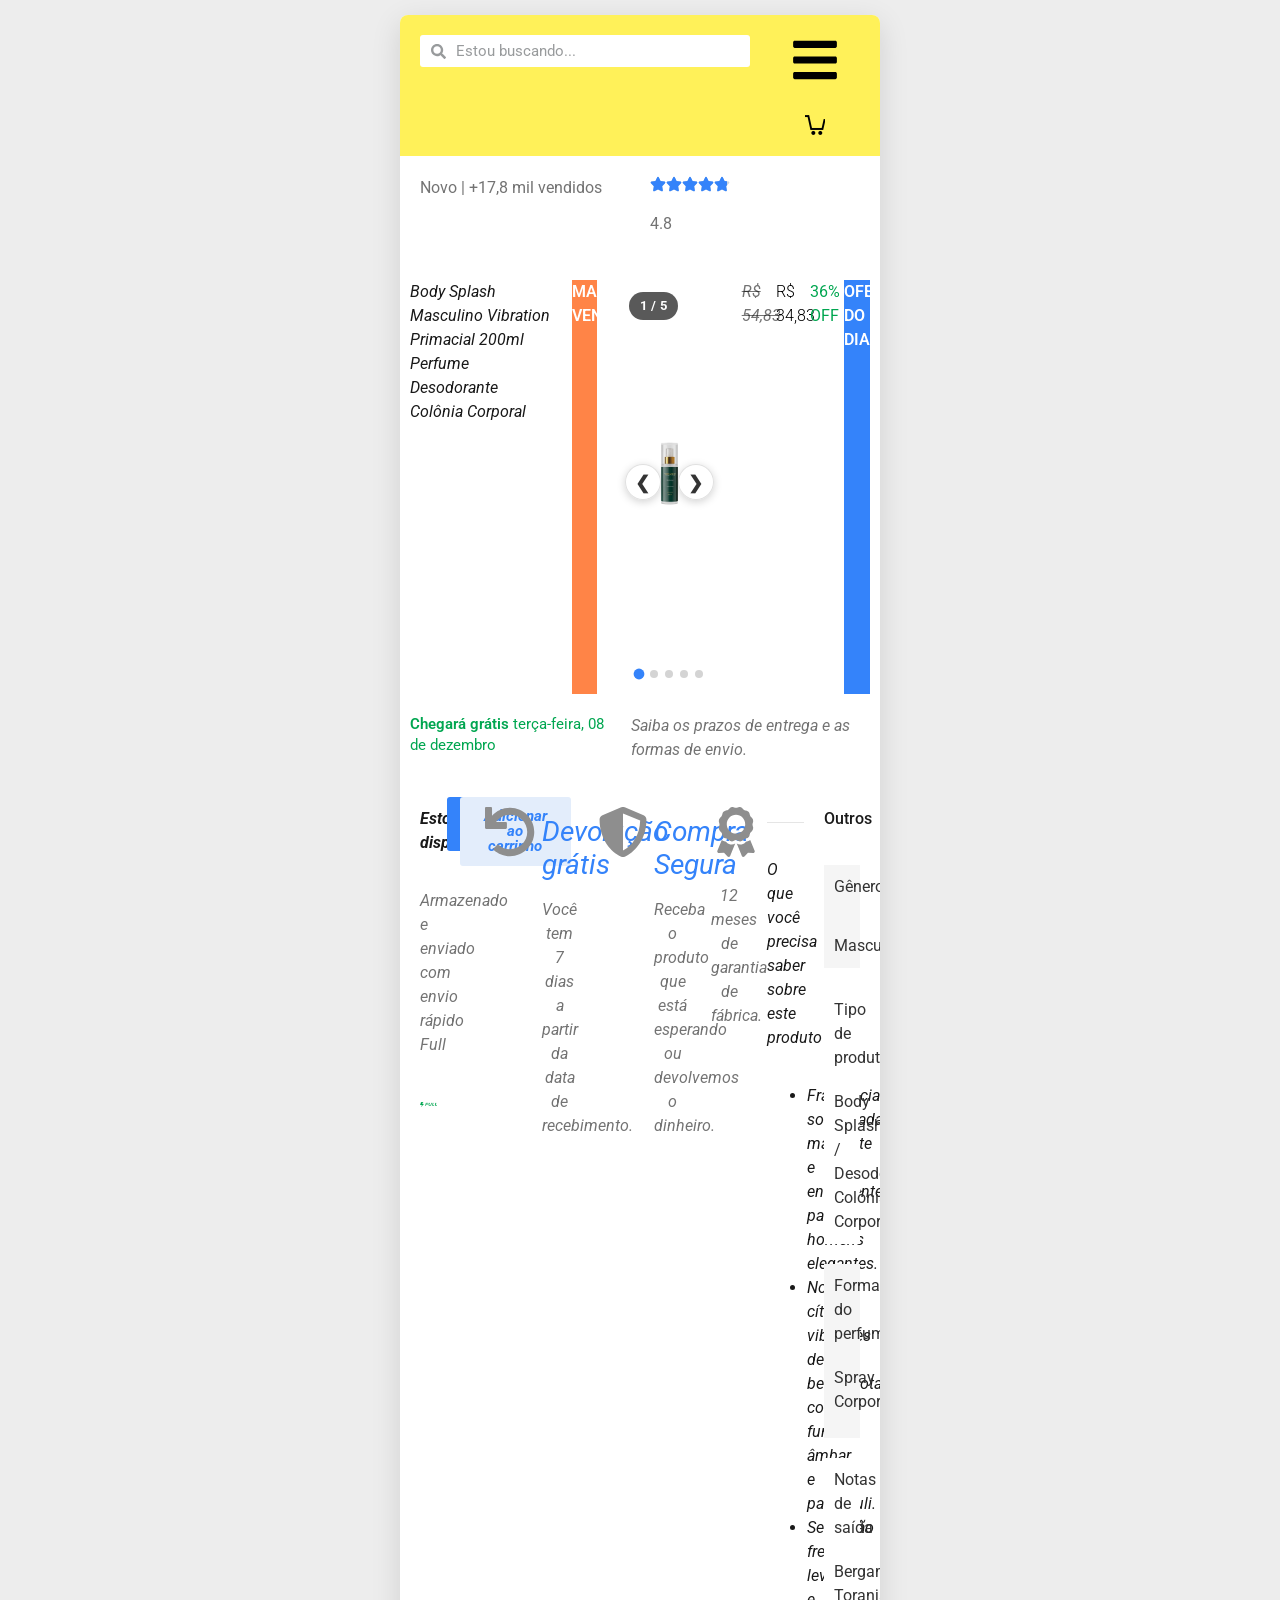
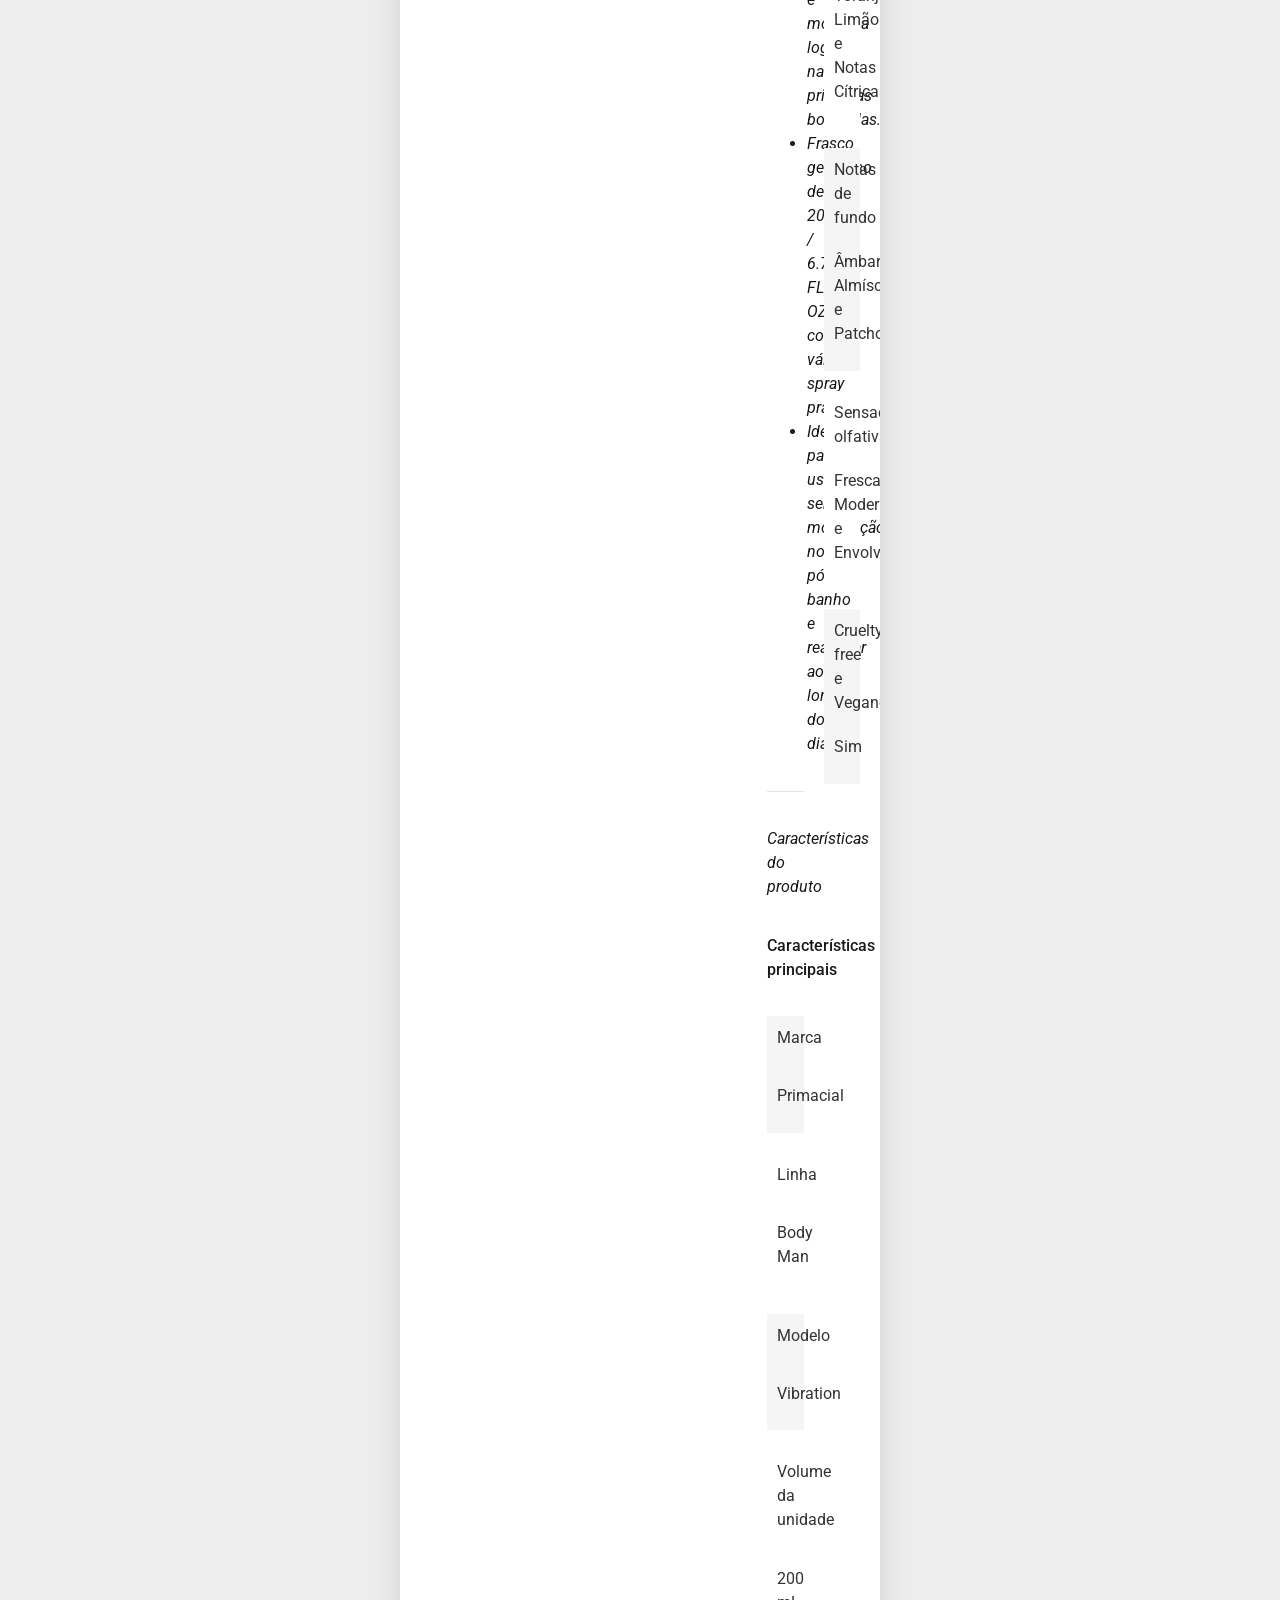
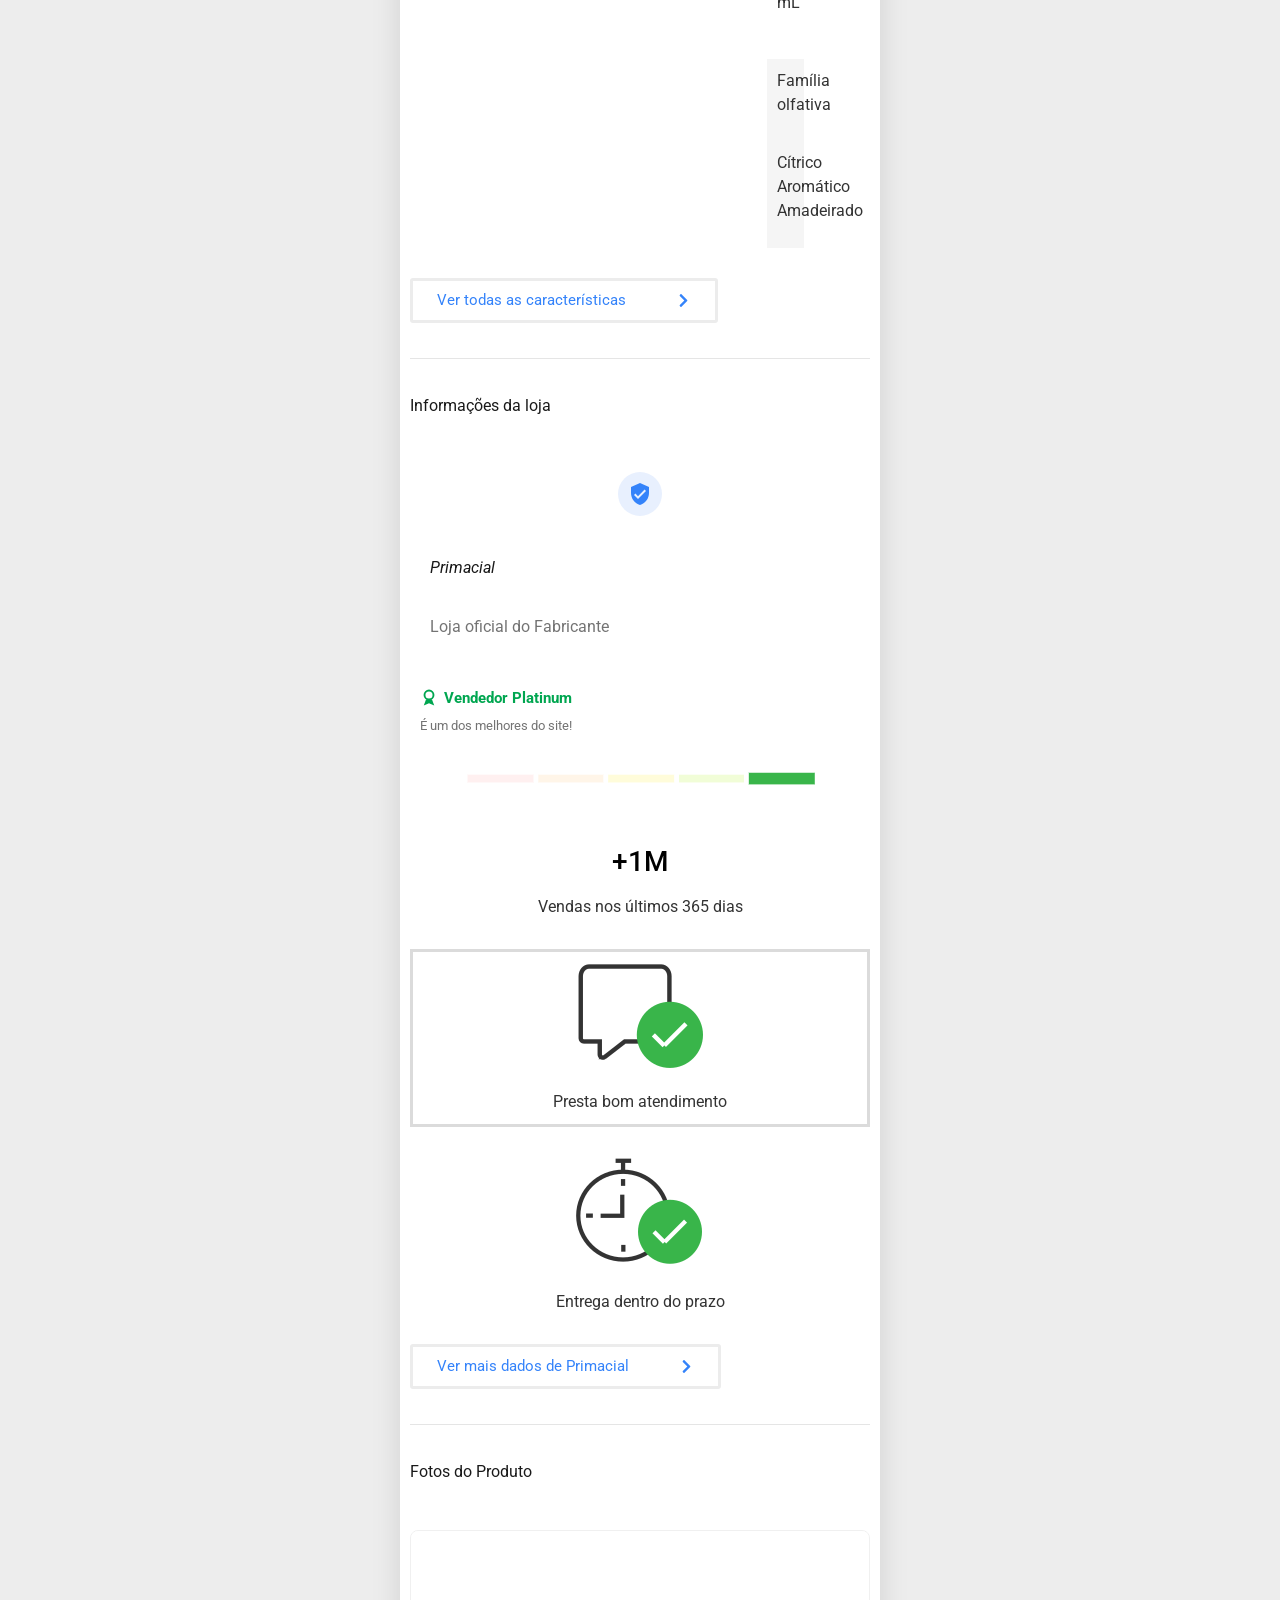
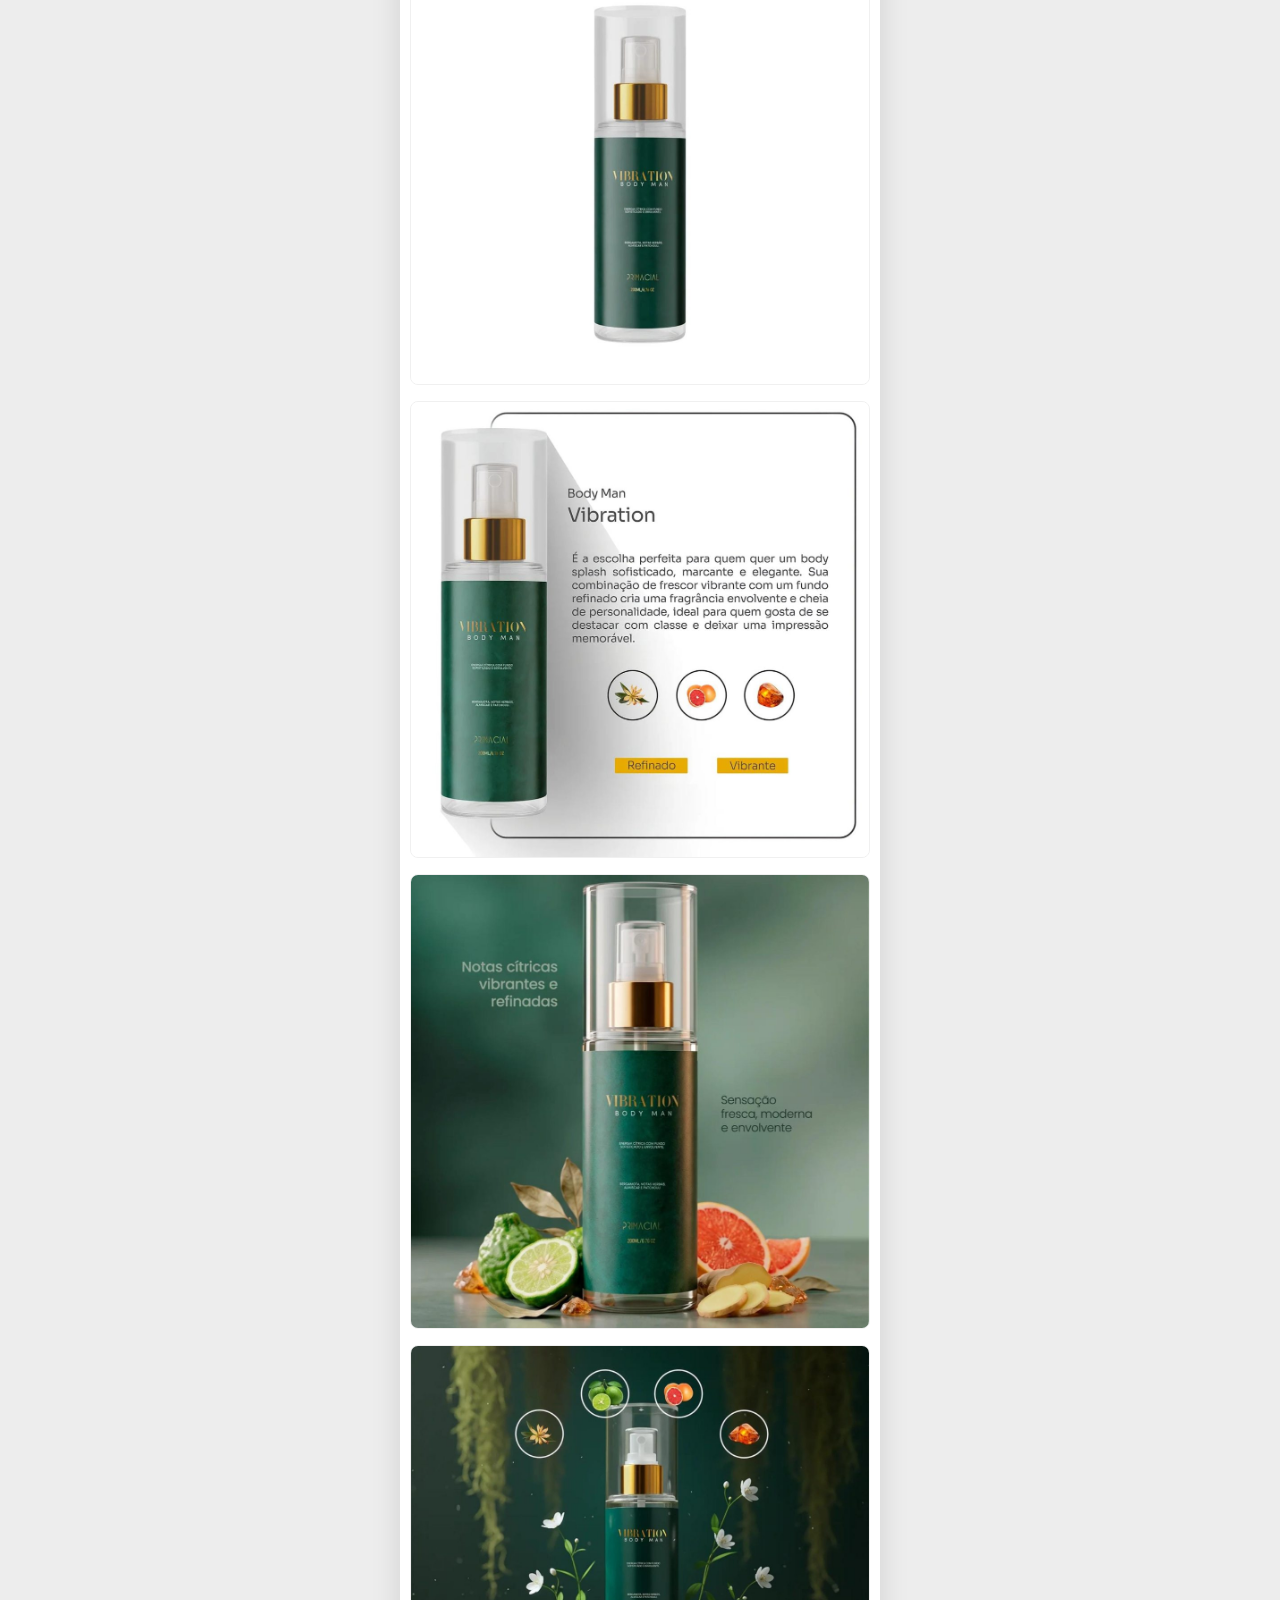
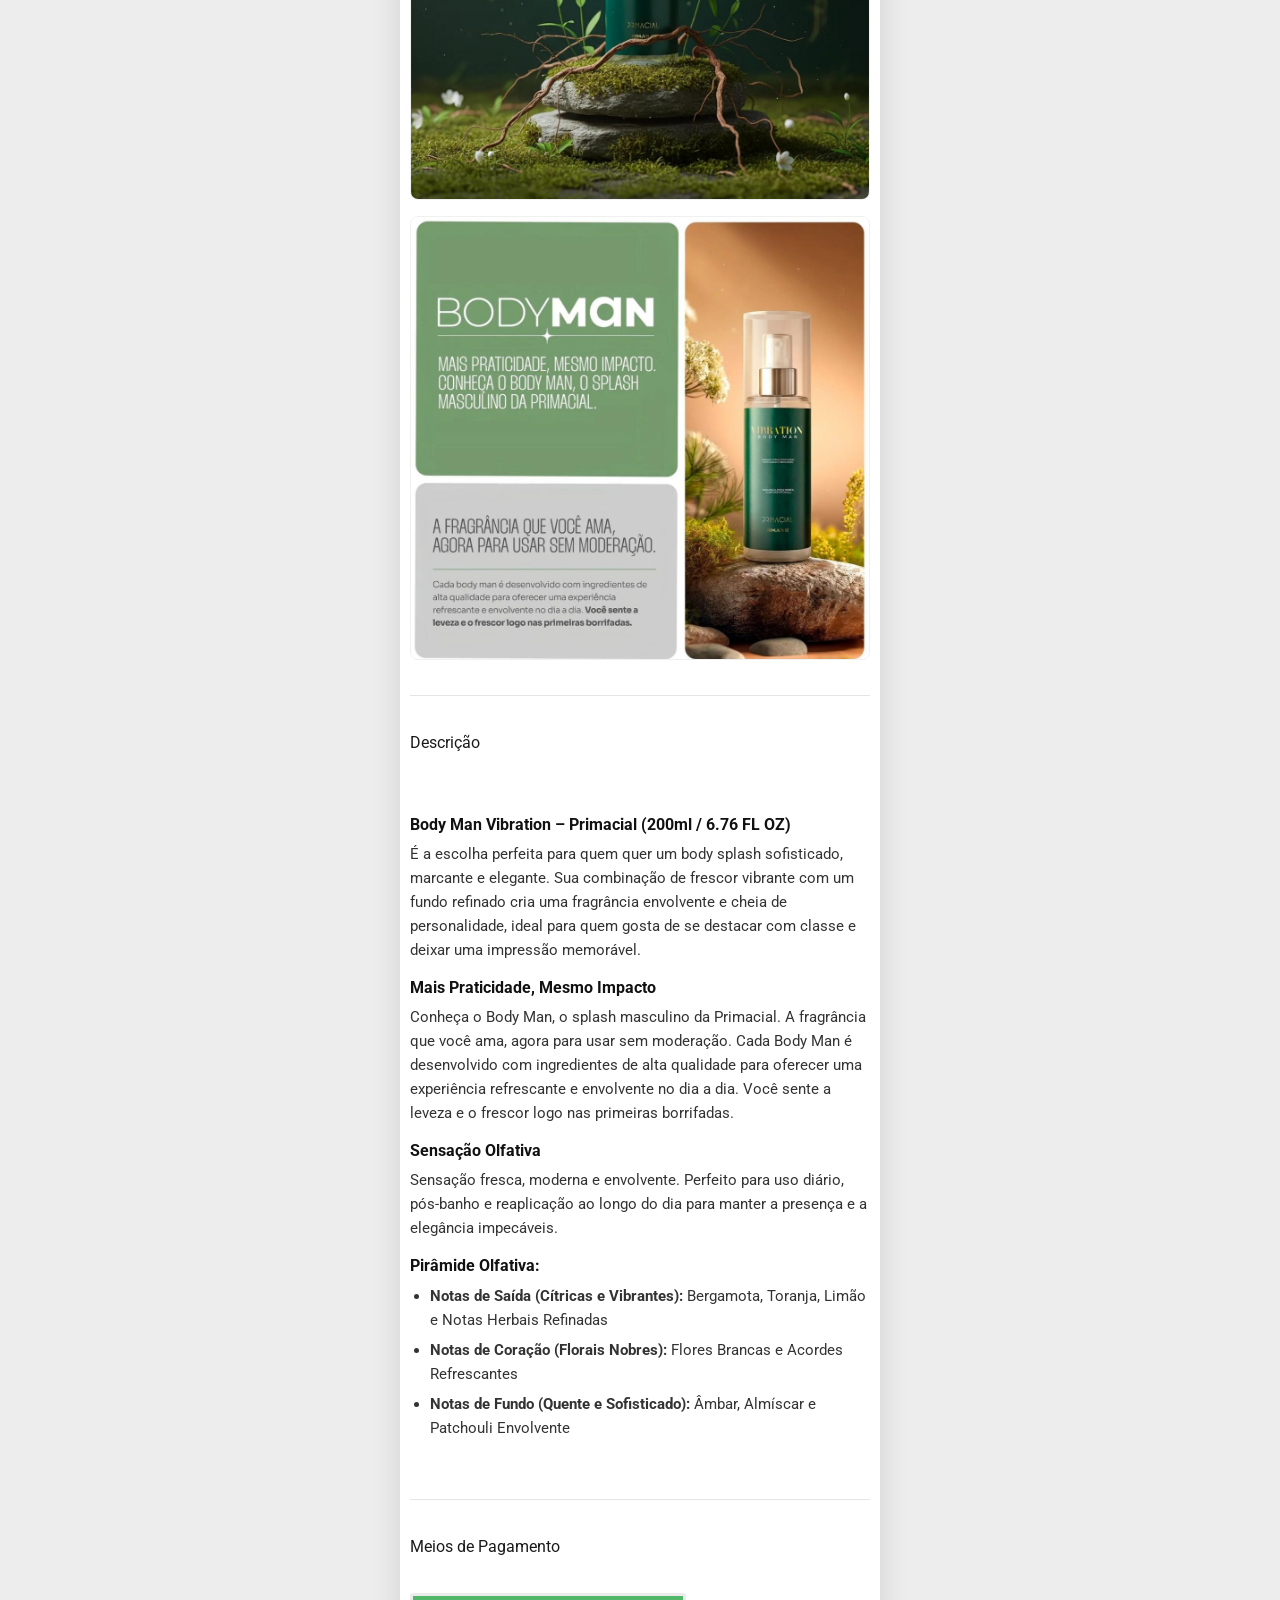
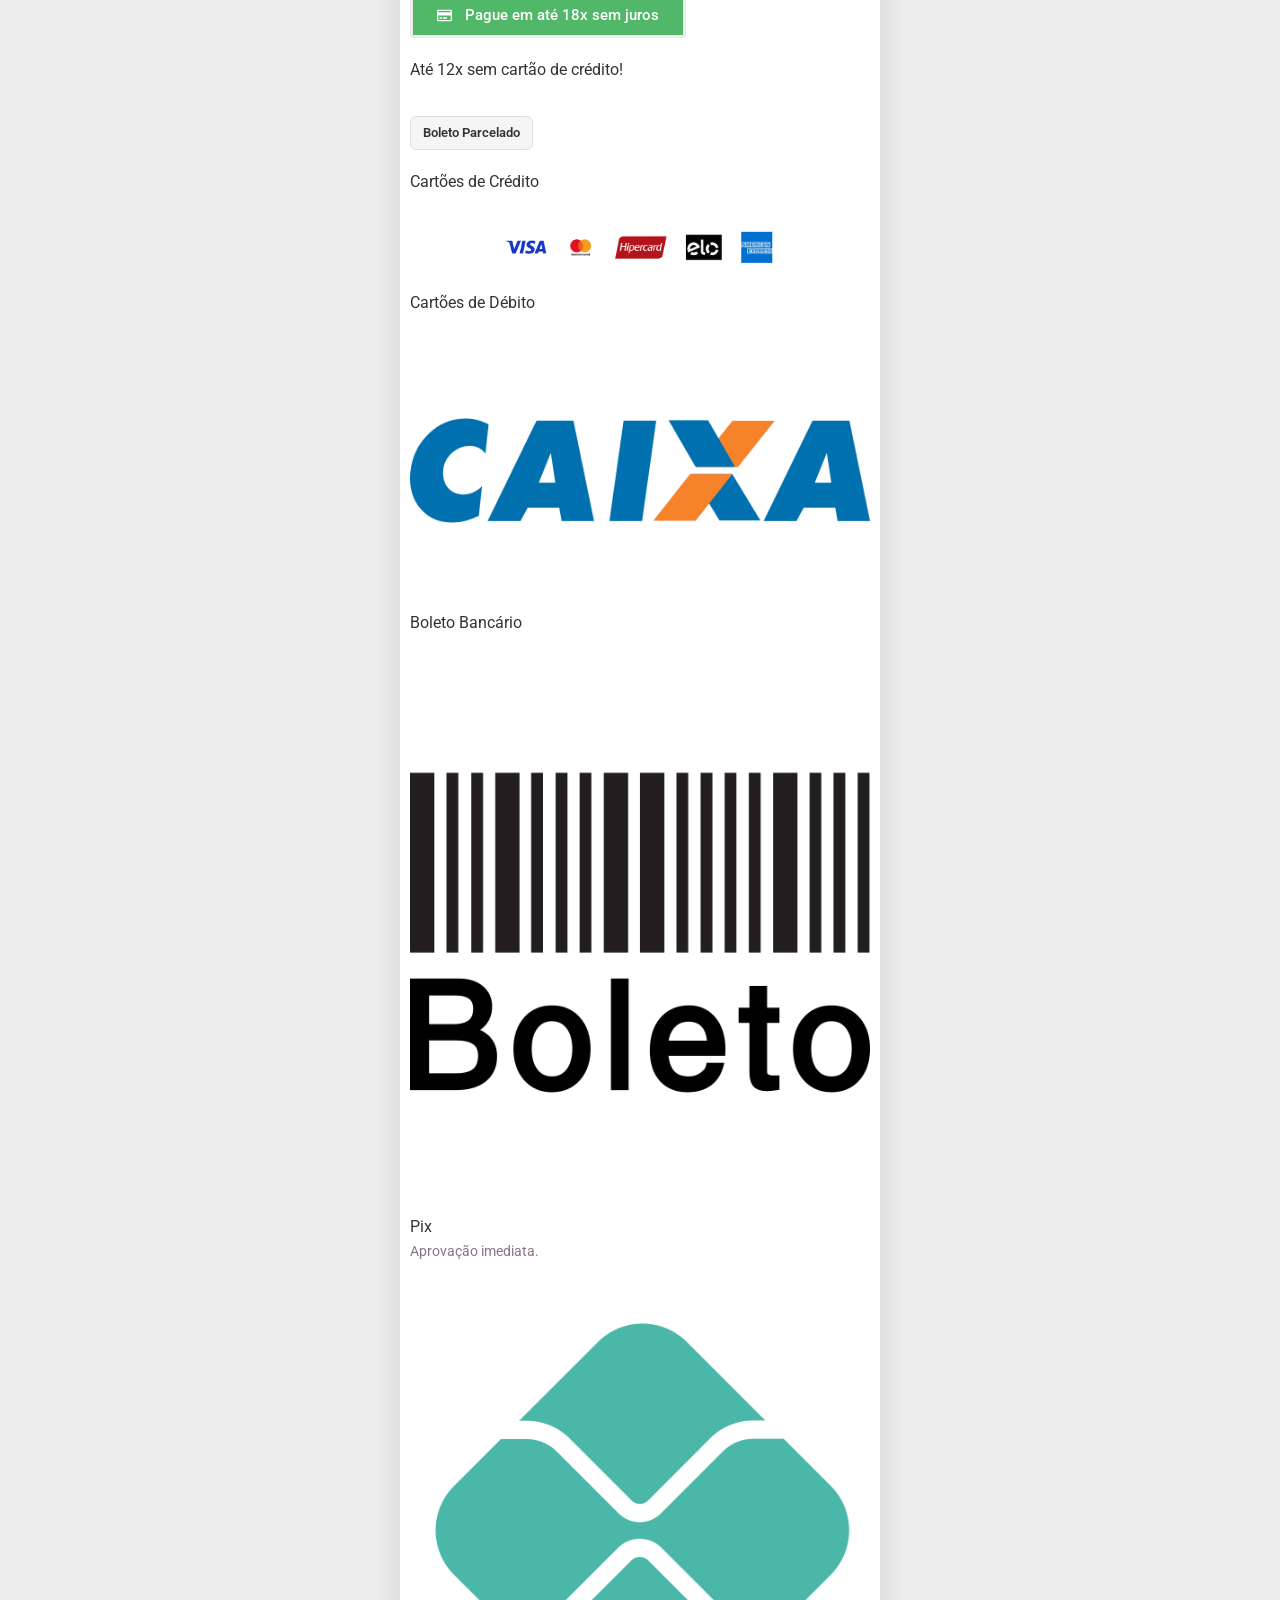
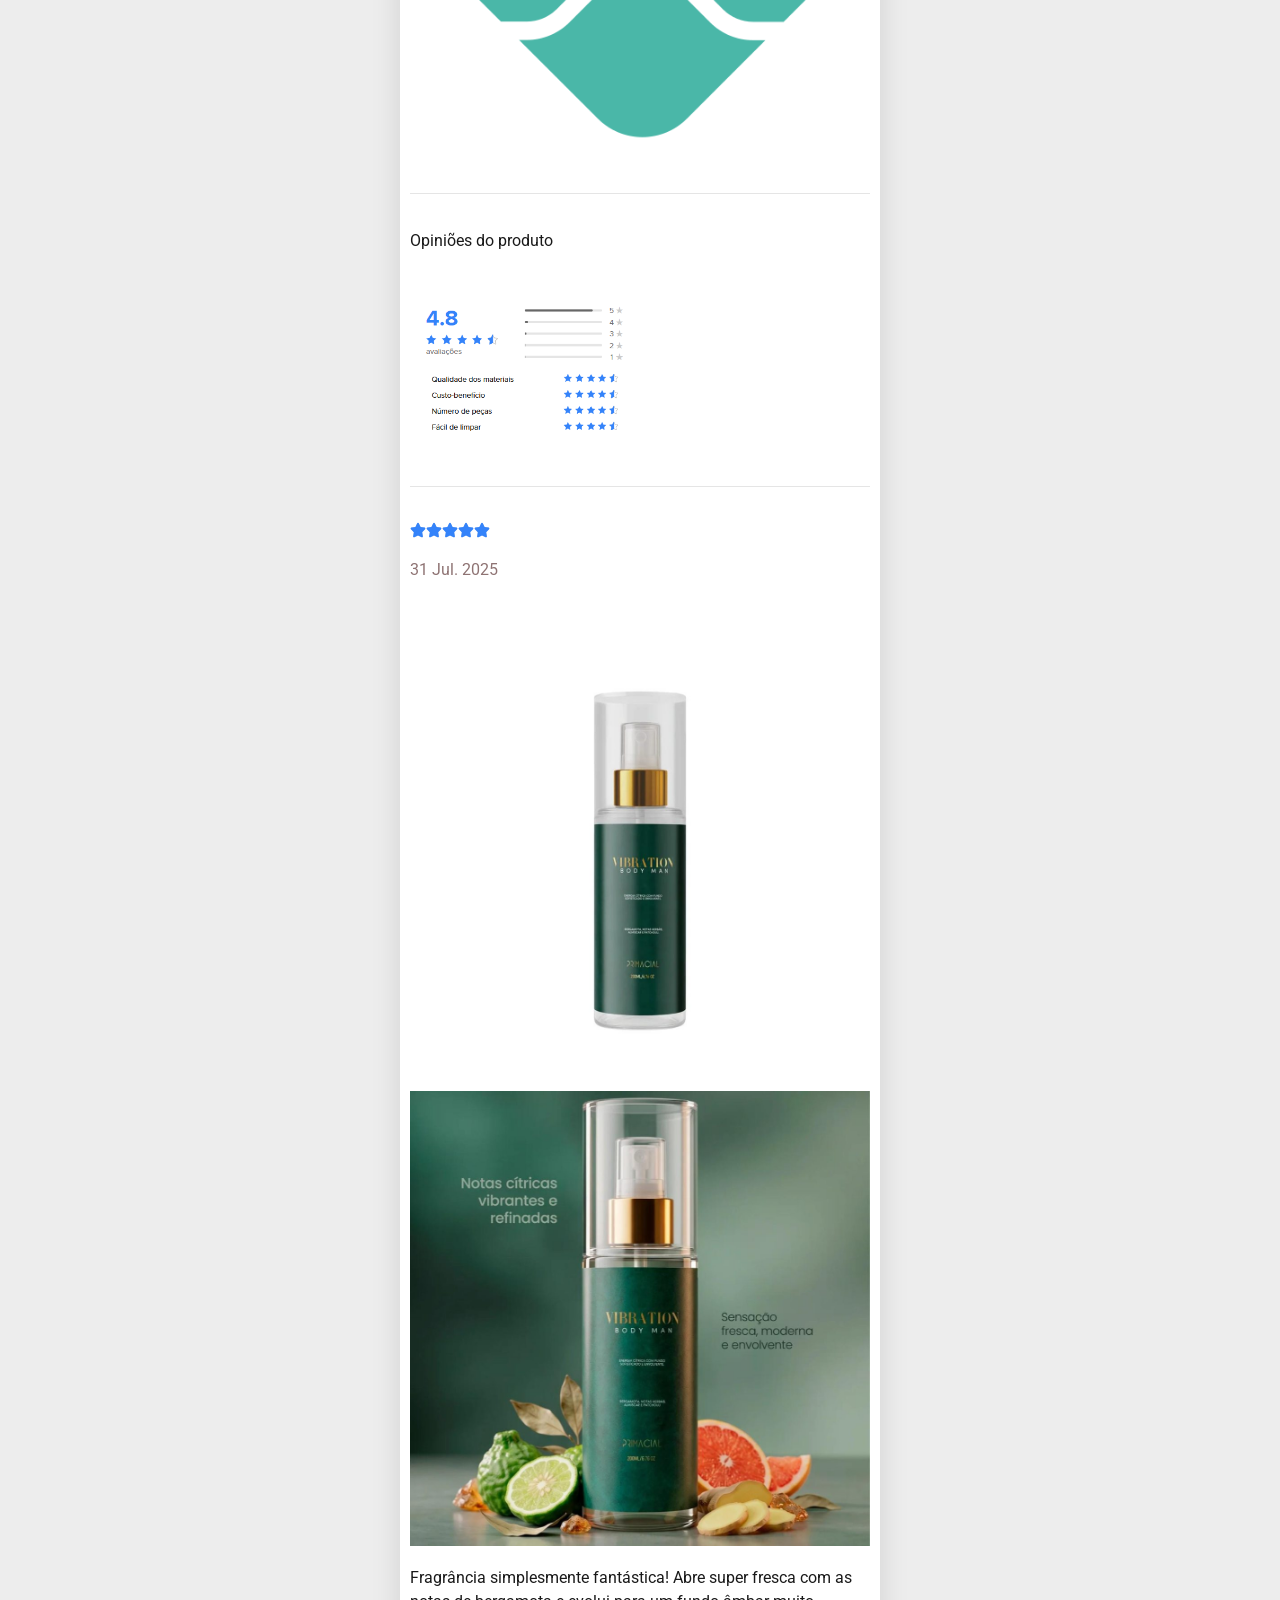
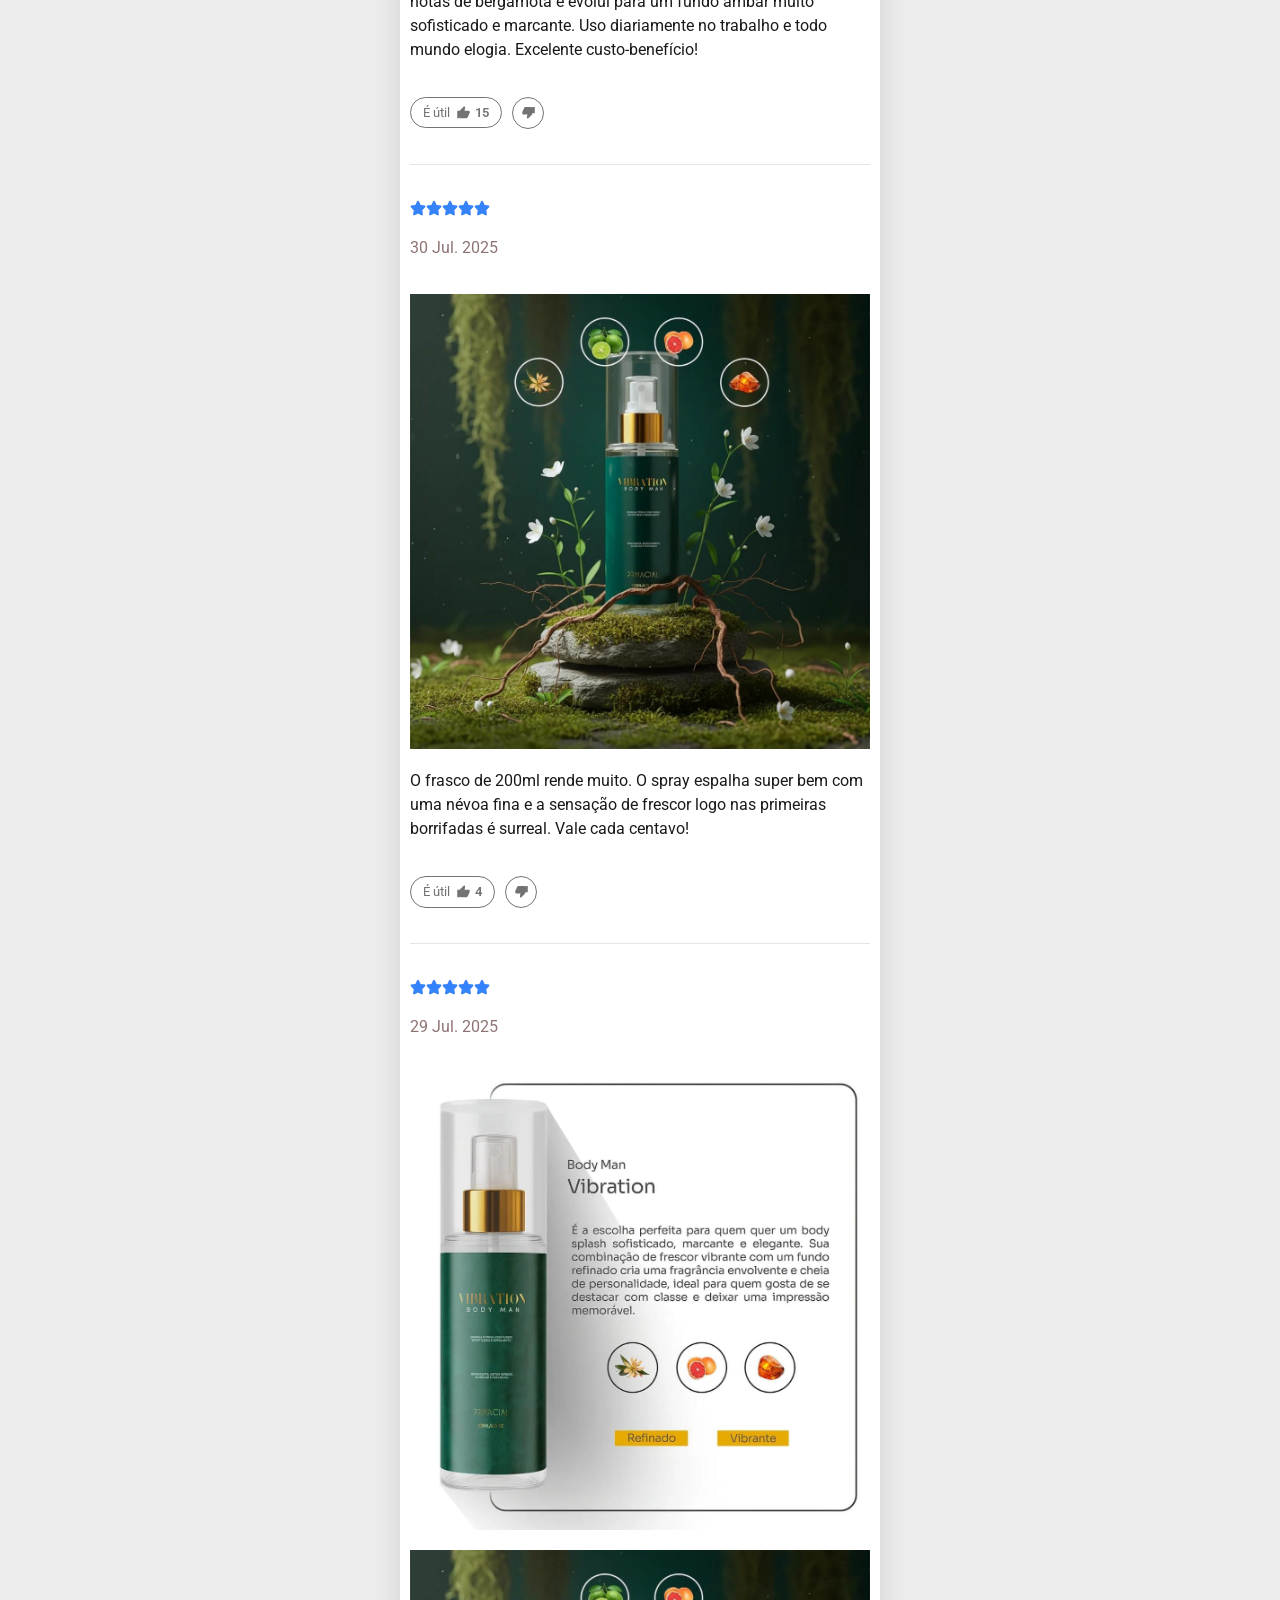
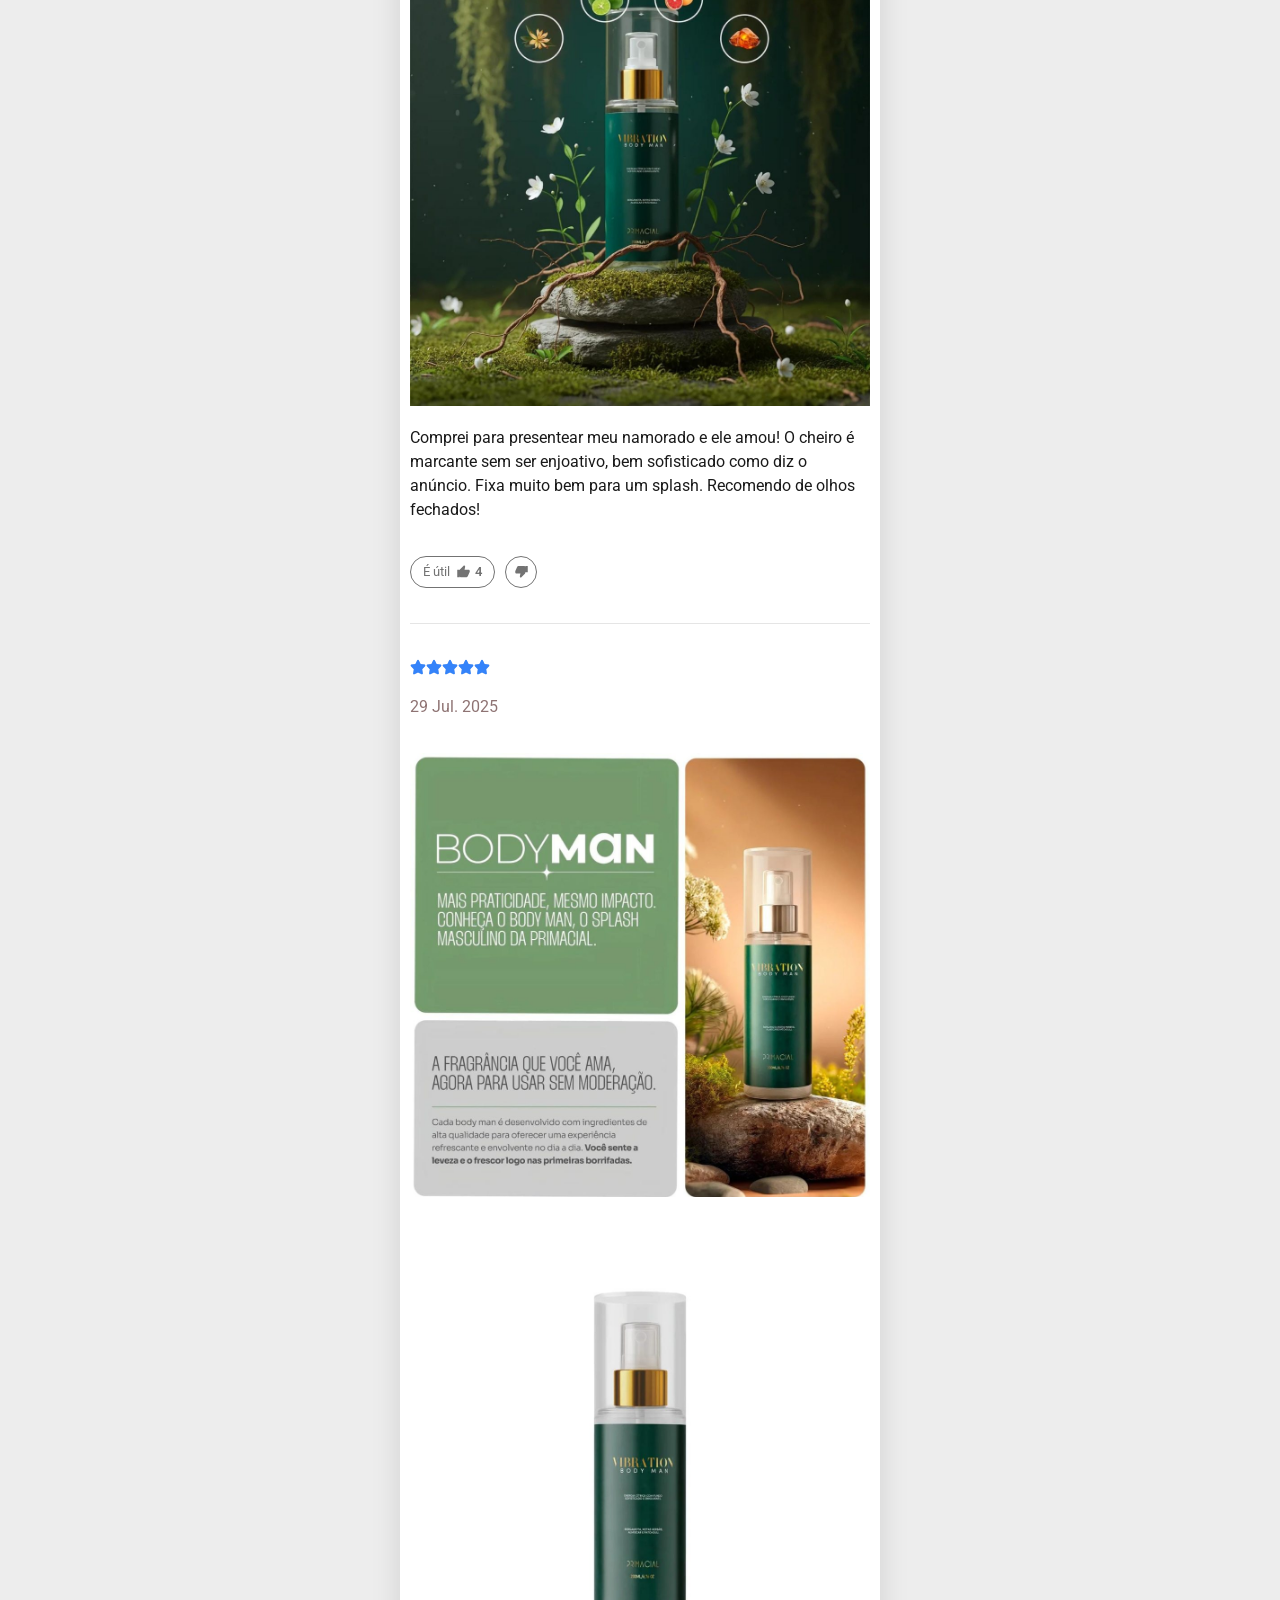
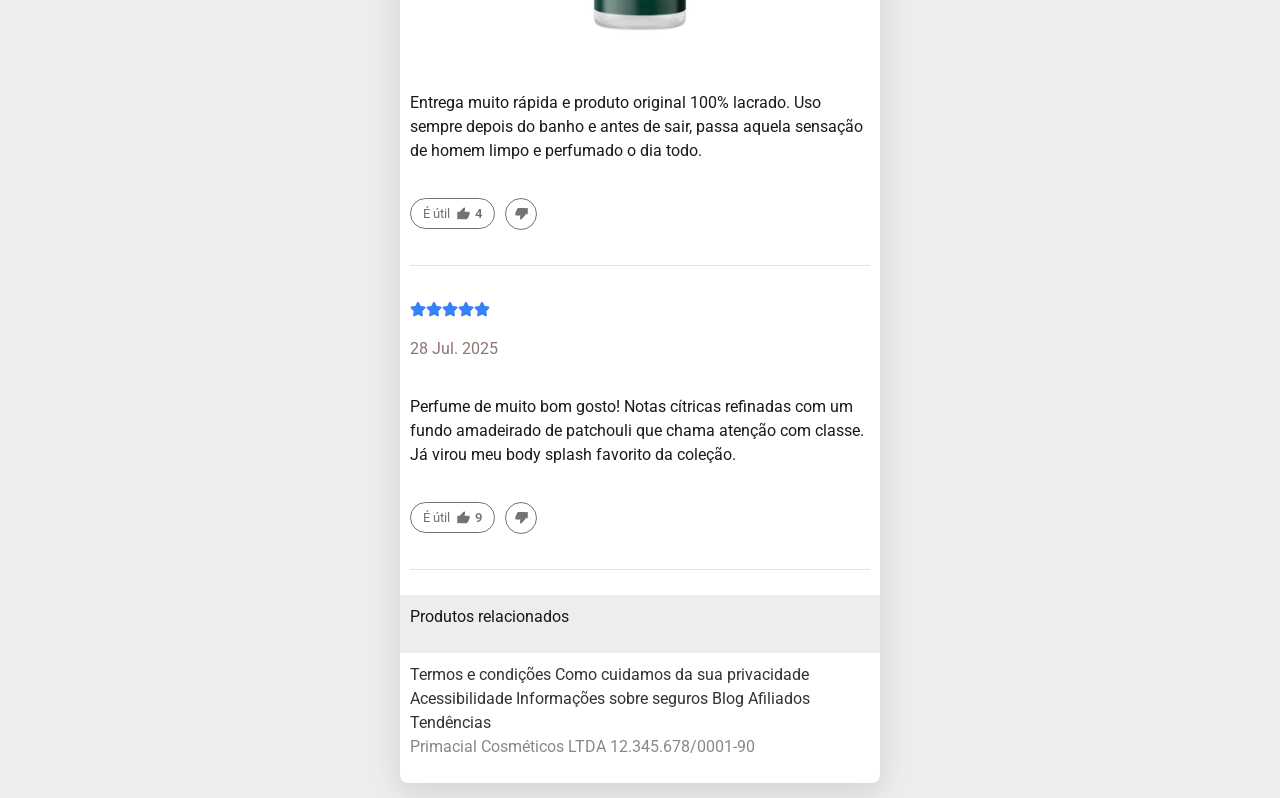
==== commit 6d3c2f97: "Remove selo de loja oficial acima do botao comprar agora para melhorar visibilidade mobile" ====
--- a/Mercado Livre/index.html
+++ b/Mercado Livre/index.html
@@ -635,19 +635,6 @@
 				</div>
 		<div class="elementor-element elementor-element-ee2bb6e elementor-hidden-desktop elementor-hidden-tablet e-flex e-con-boxed e-con e-parent" data-id="ee2bb6e" data-element_type="container">
 					<div class="e-con-inner">
-		<div class="elementor-element elementor-element-d2ead90 e-con-full e-flex e-con e-child" data-id="d2ead90" data-element_type="container" style="width: auto; align-items: center; justify-content: center;">
-	<div style="width: 32px; height: 32px; border-radius: 50%; background: #e8f0fe; display: flex; align-items: center; justify-content: center;">
-		<svg width="18" height="18" viewBox="0 0 24 24" fill="#3483fa"><path d="M12 1L3 5v6c0 5.55 3.84 10.74 9 12 5.16-1.26 9-6.45 9-12V5l-9-4zm-2 16l-4-4 1.41-1.41L10 14.17l6.59-6.59L18 9l-8 8z"/></svg>
-	</div>
-</div>
-
-		<div class="elementor-element elementor-element-488bb8e e-con-full e-flex e-con e-child" data-id="488bb8e" data-element_type="container">
-				<div class="elementor-element elementor-element-7cdcd49 elementor-widget elementor-widget-text-editor" data-id="7cdcd49" data-element_type="widget" data-widget_type="text-editor.default">
-									Loja oficial <span style="color: #3483fa;">Primacial</span>
-								</div>
-				<div class="elementor-element elementor-element-706cc2b elementor-widget elementor-widget-text-editor" data-id="706cc2b" data-element_type="widget" data-widget_type="text-editor.default">
-									<p>+100 mil vendas</p>								</div>
-				</div>
 		<div class="elementor-element elementor-element-65a6ad3 e-con-full e-flex e-con e-child" data-id="65a6ad3" data-element_type="container">
 				<div class="elementor-element elementor-element-01cb291 elementor-widget-mobile__width-inherit elementor-widget elementor-widget-text-editor" data-id="01cb291" data-element_type="widget" data-widget_type="text-editor.default">
 									<p>Estoque disponível</p>								</div>
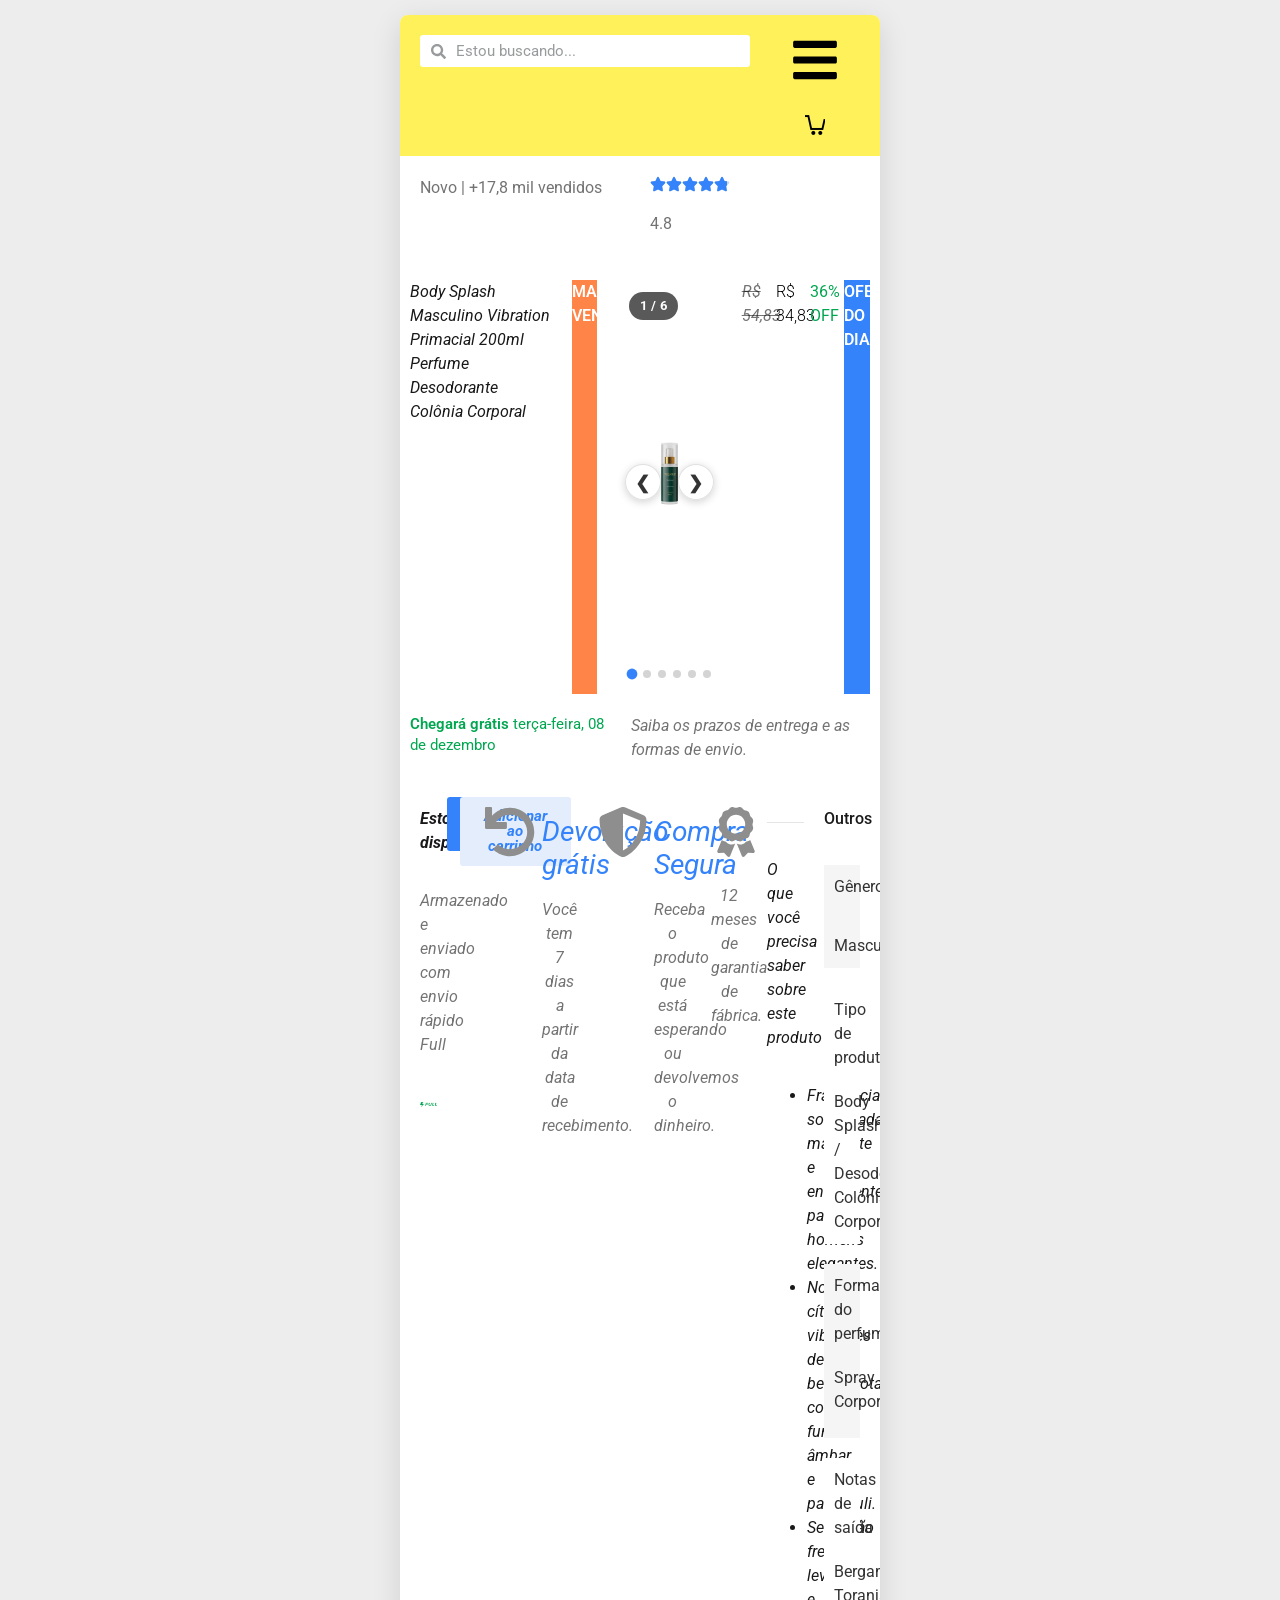
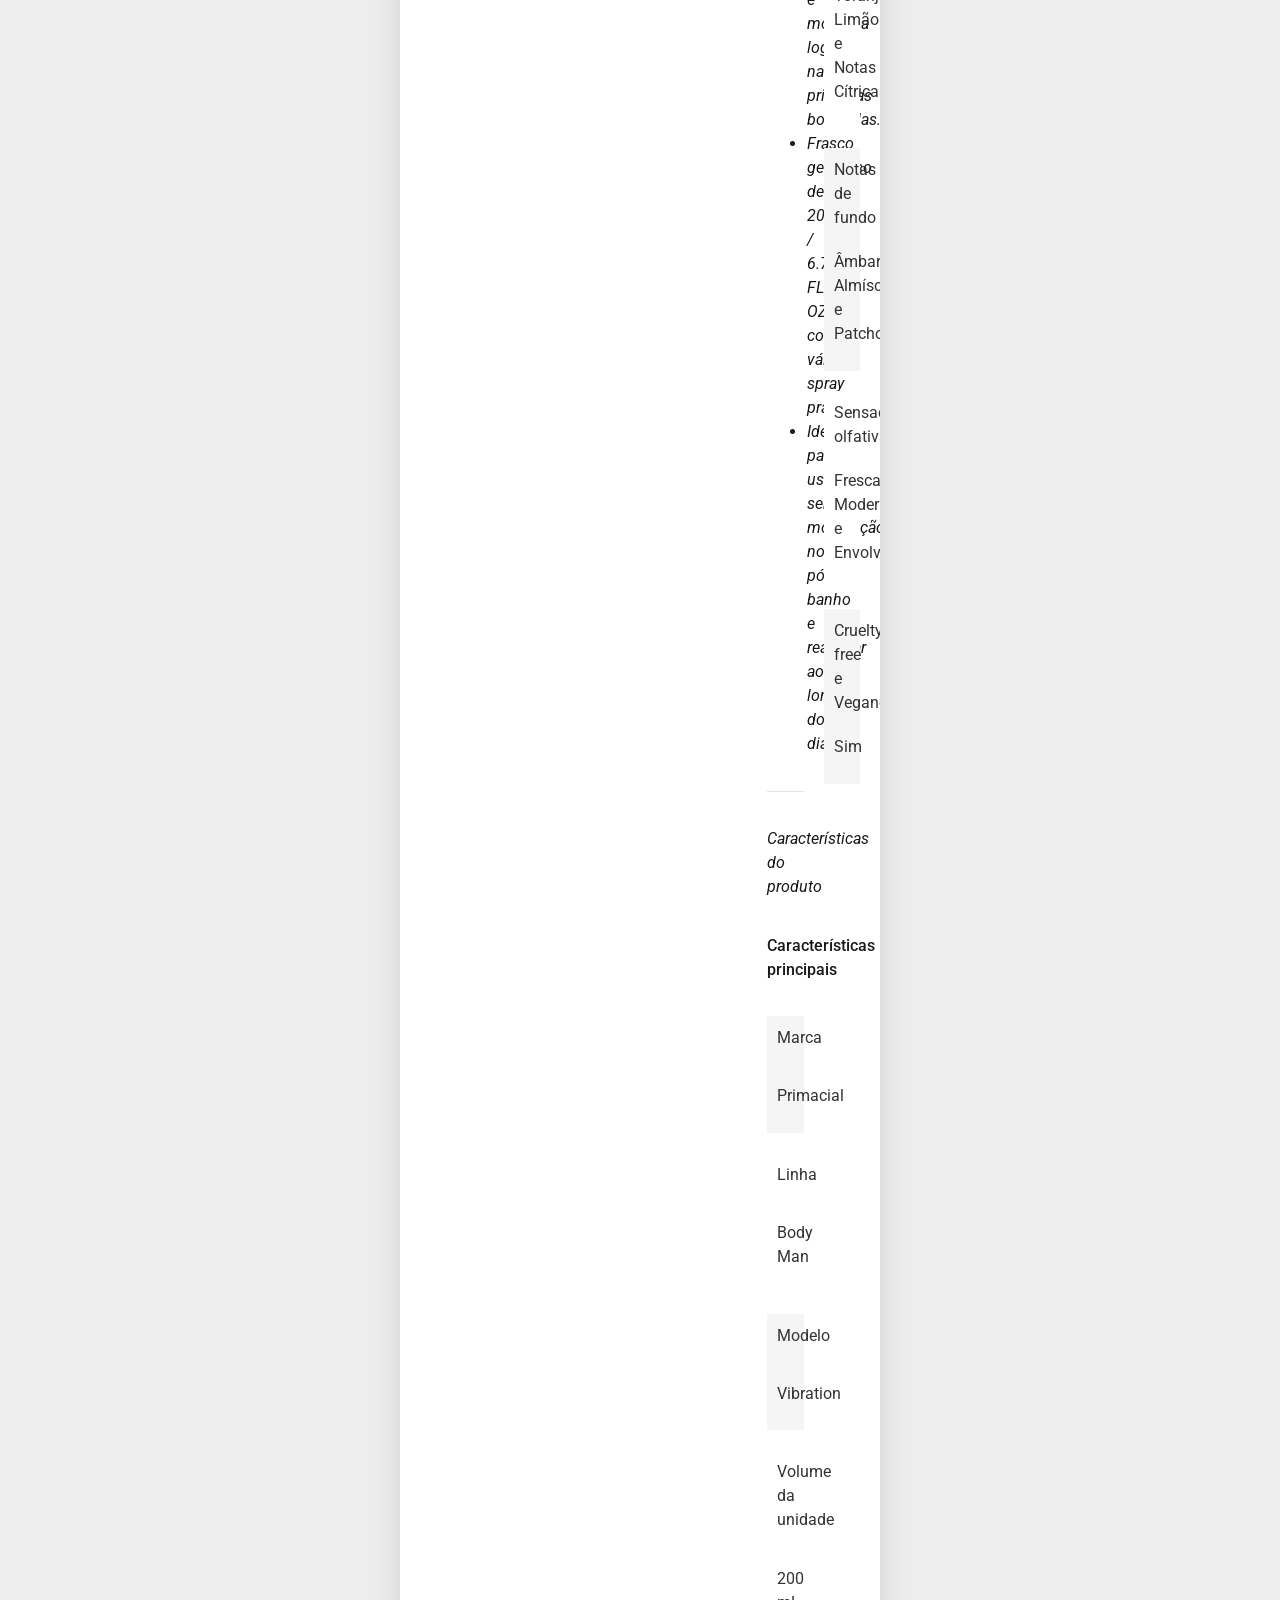
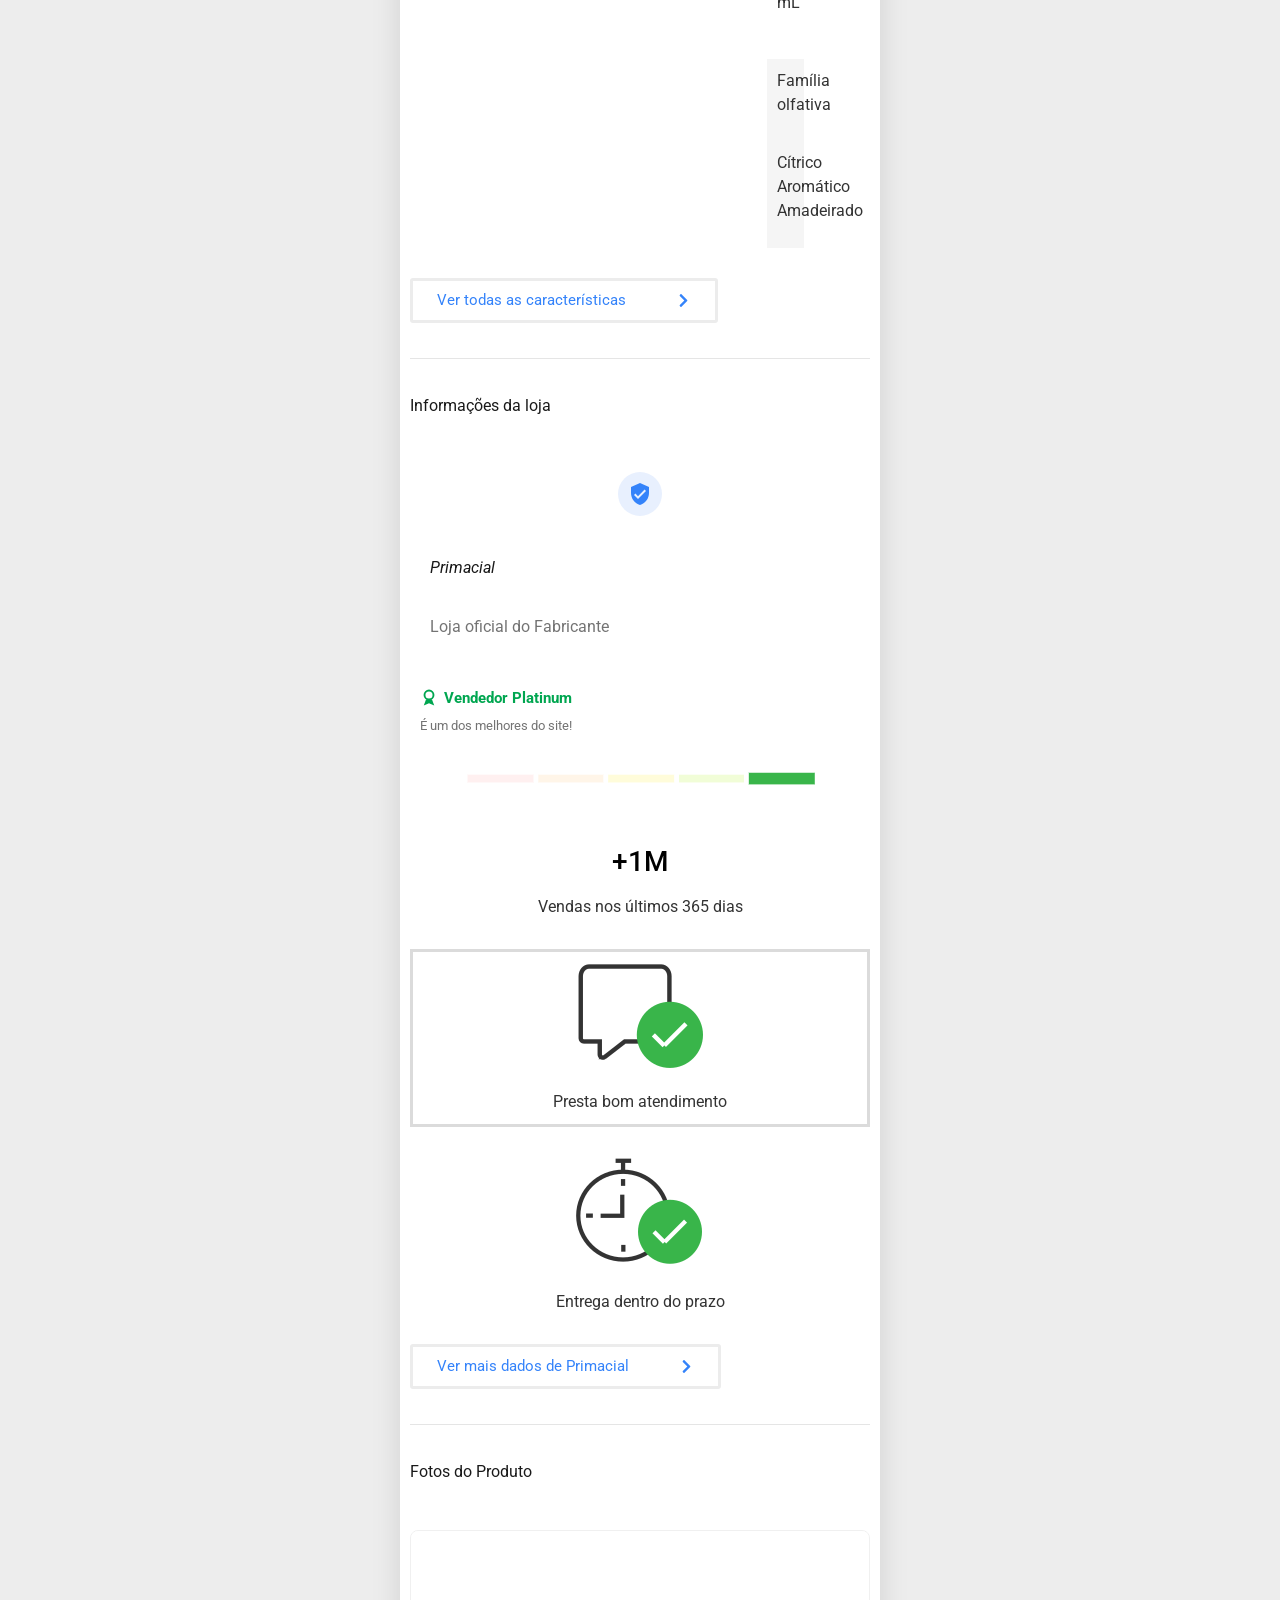
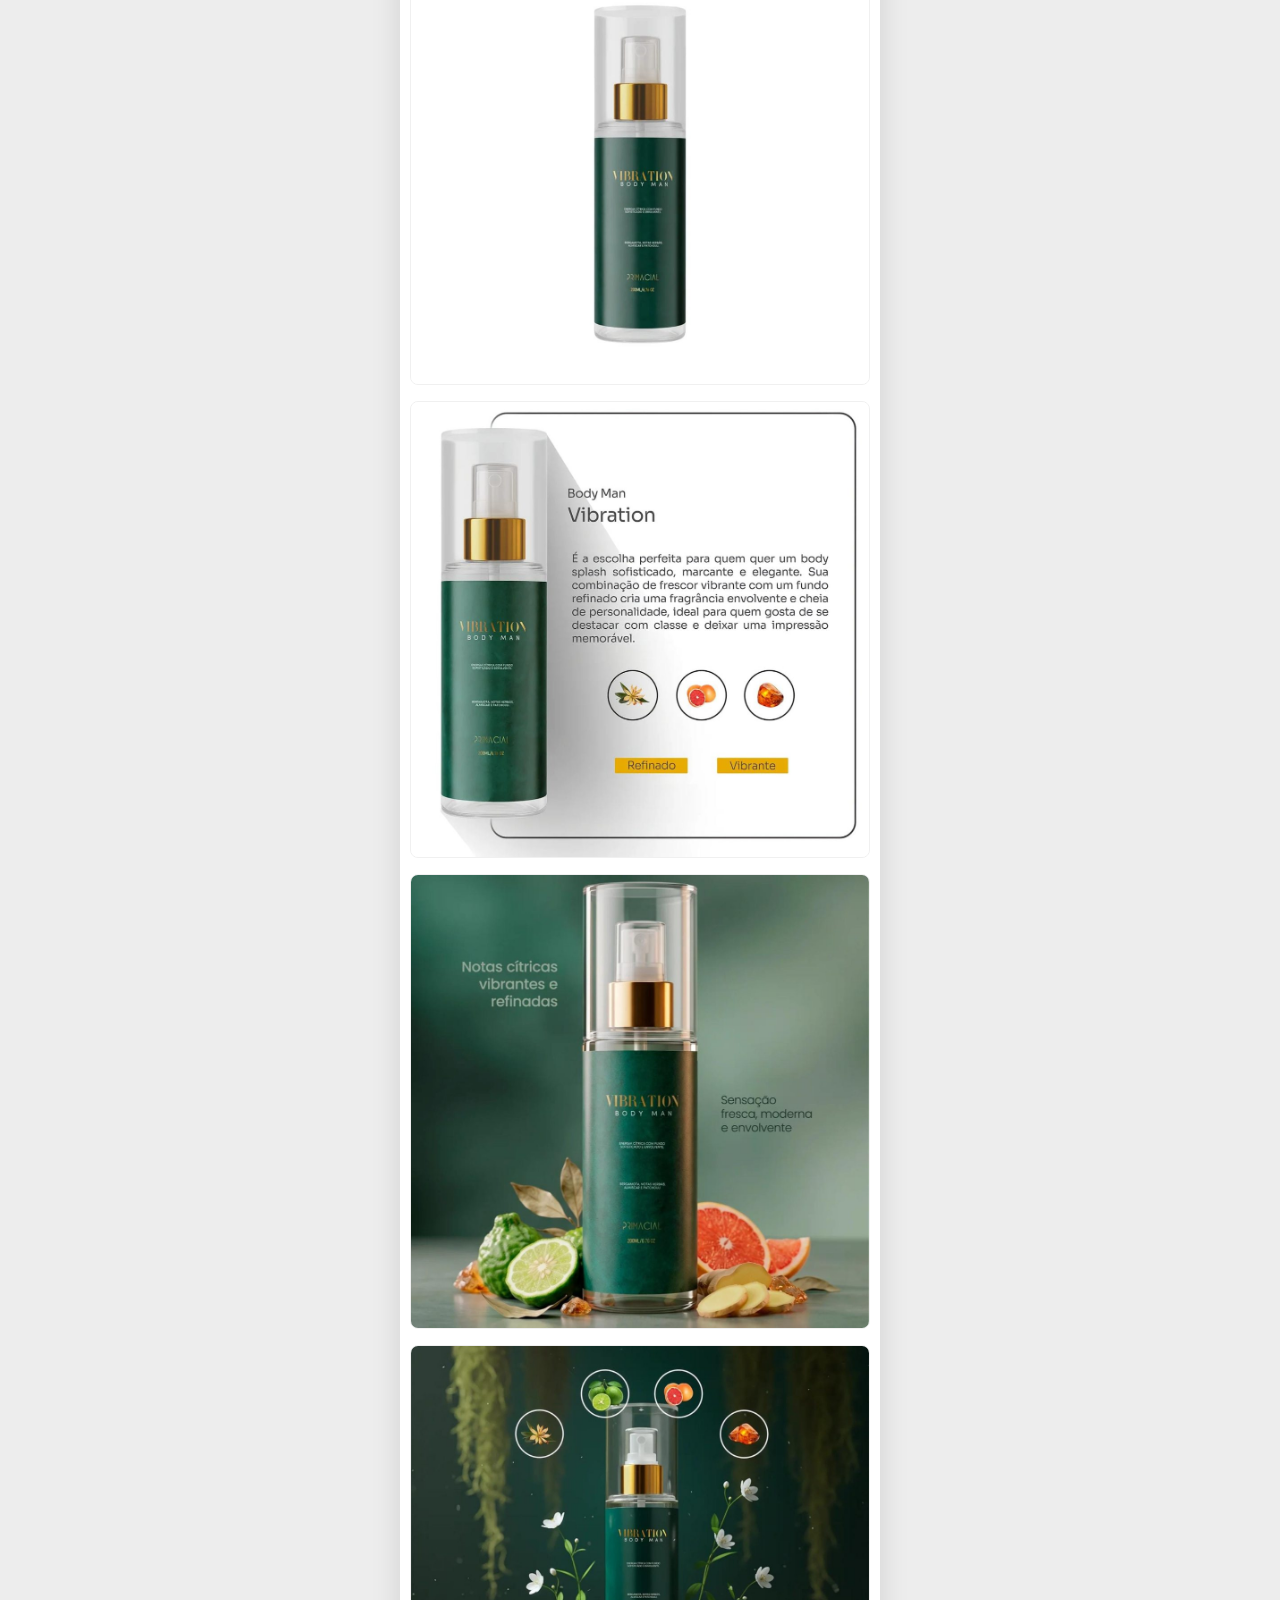
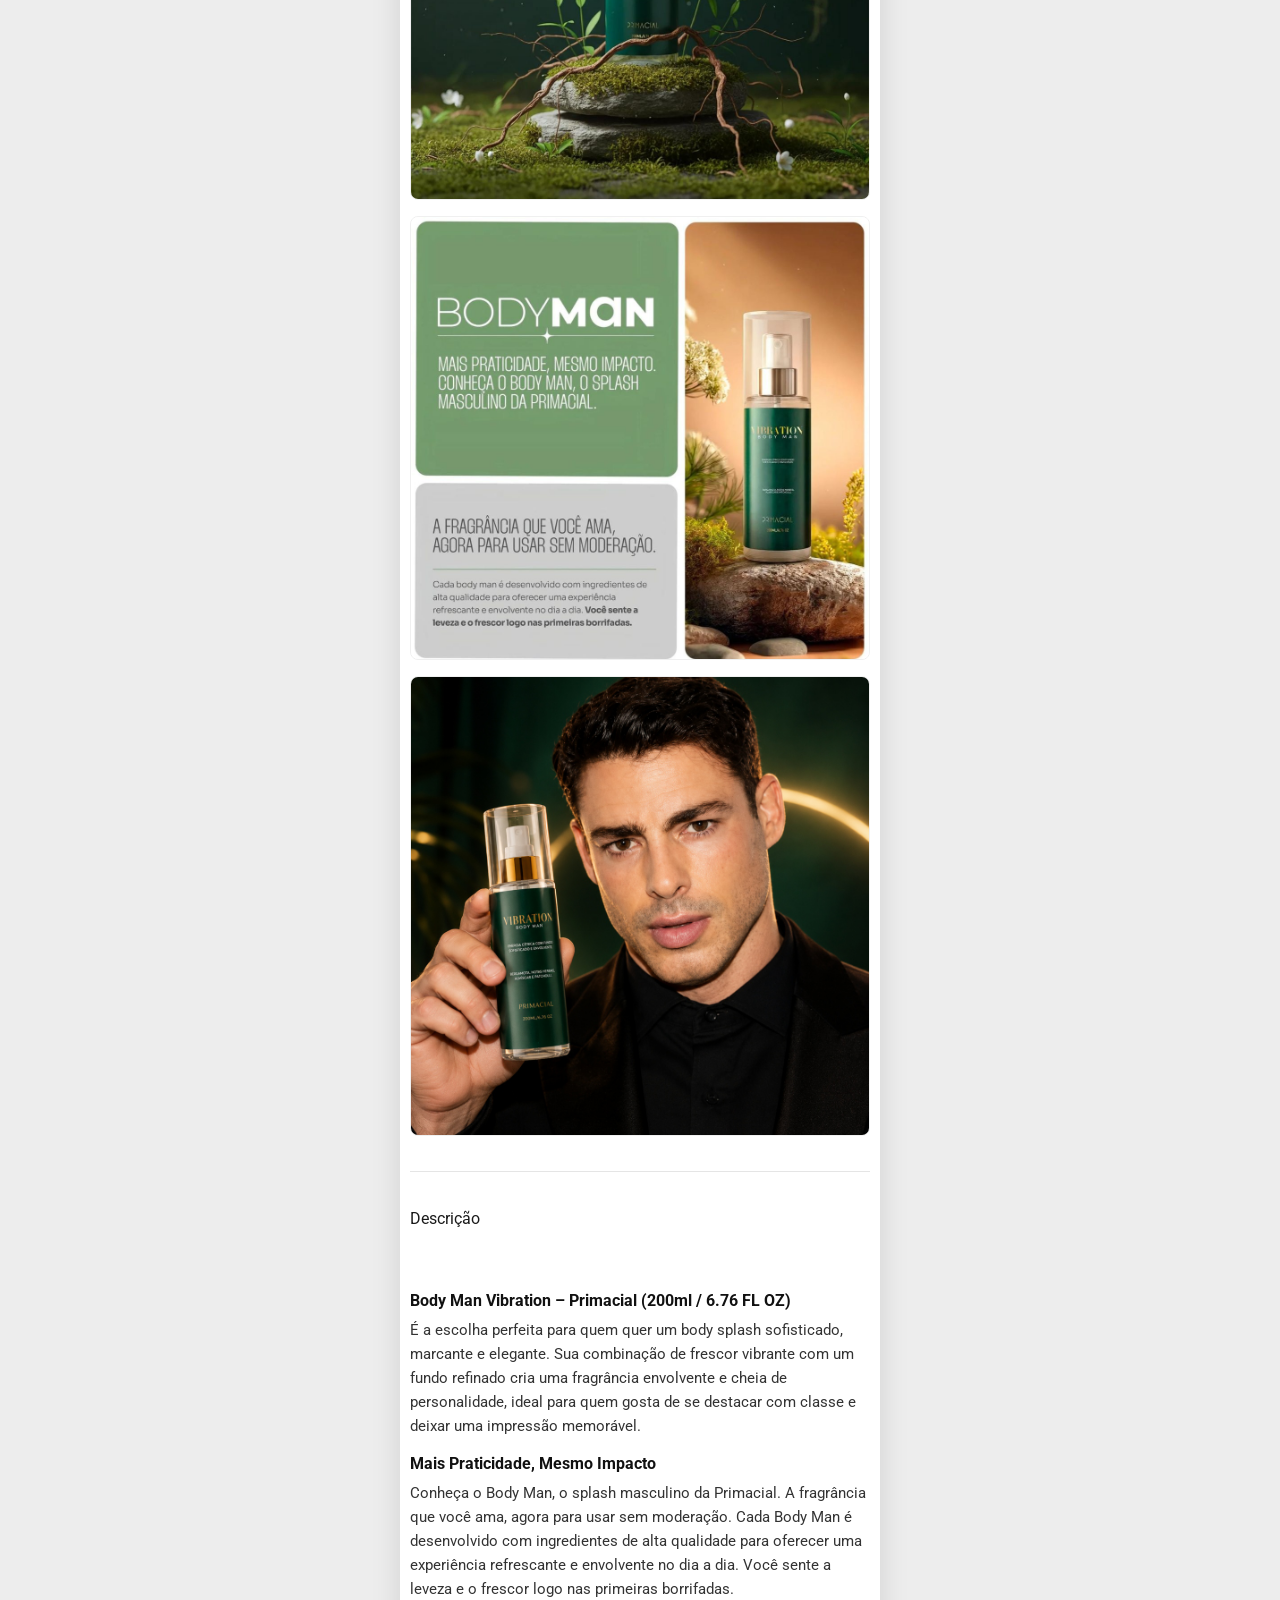
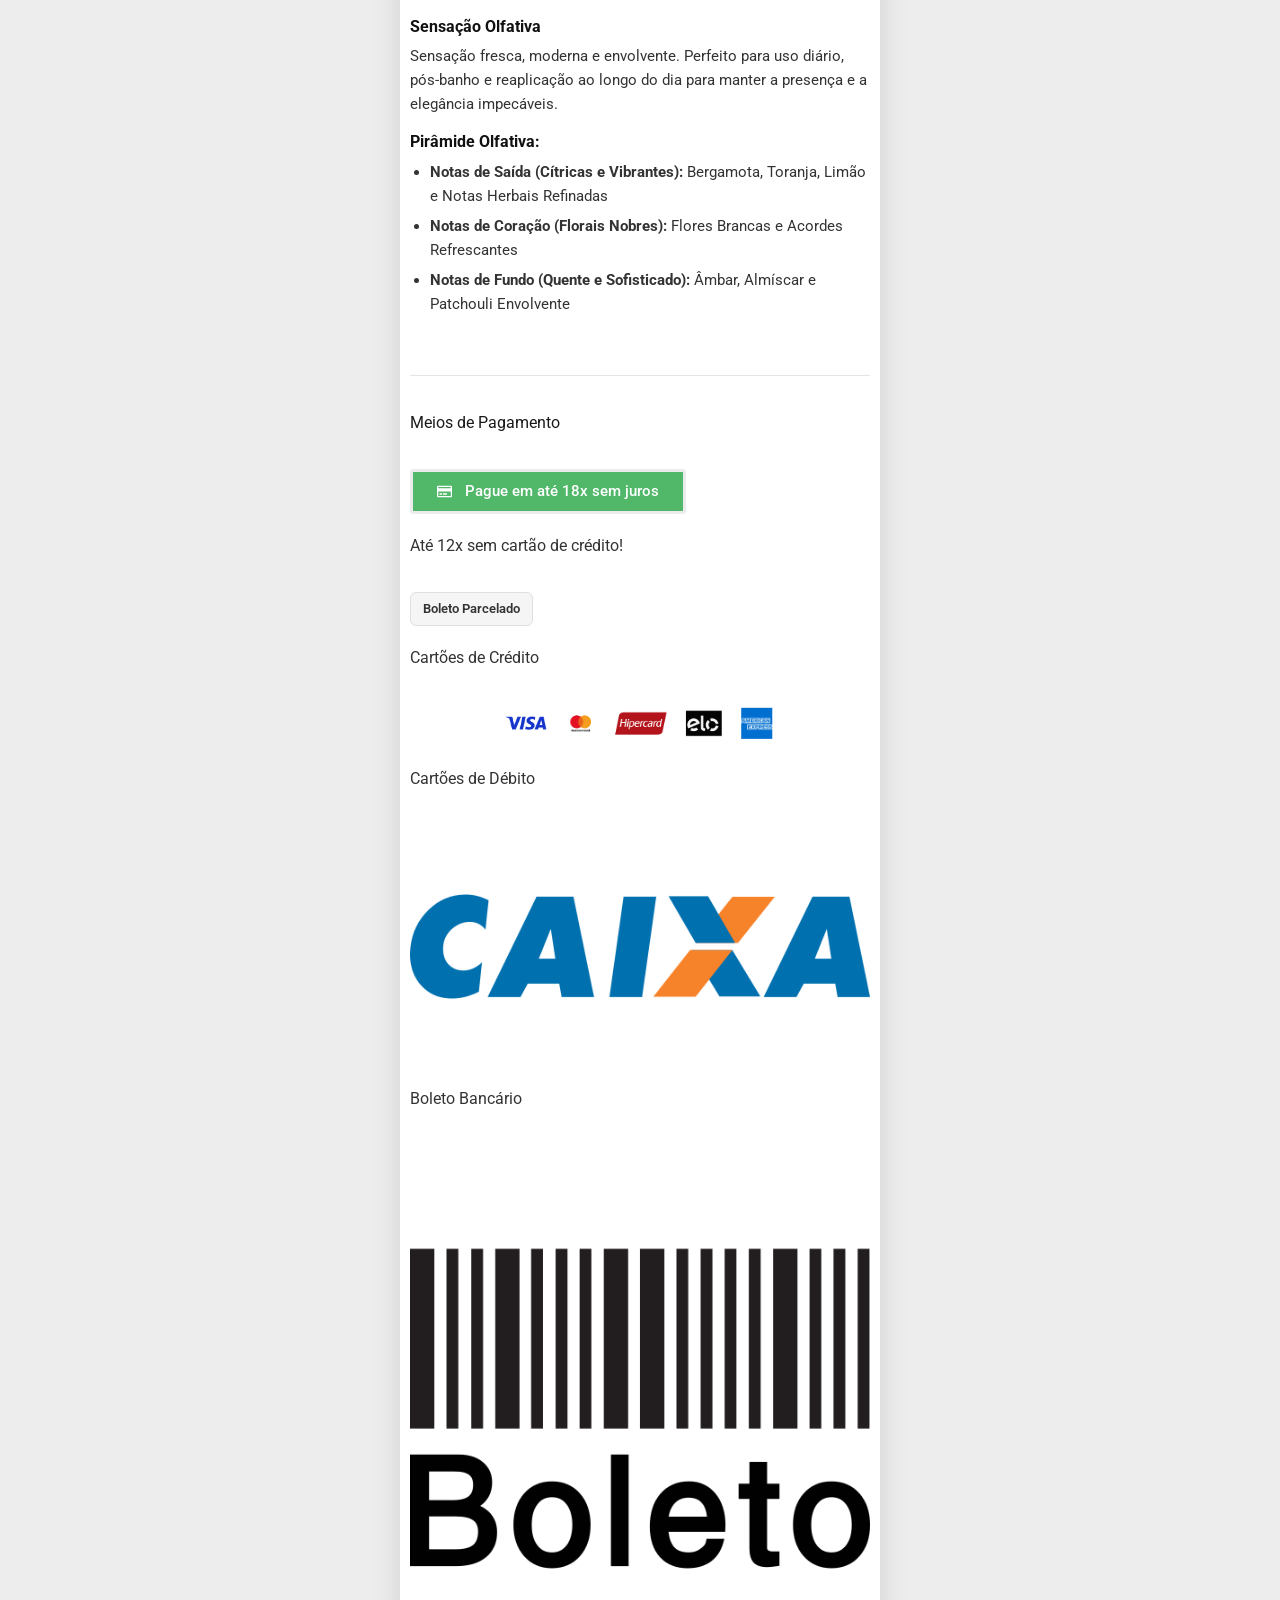
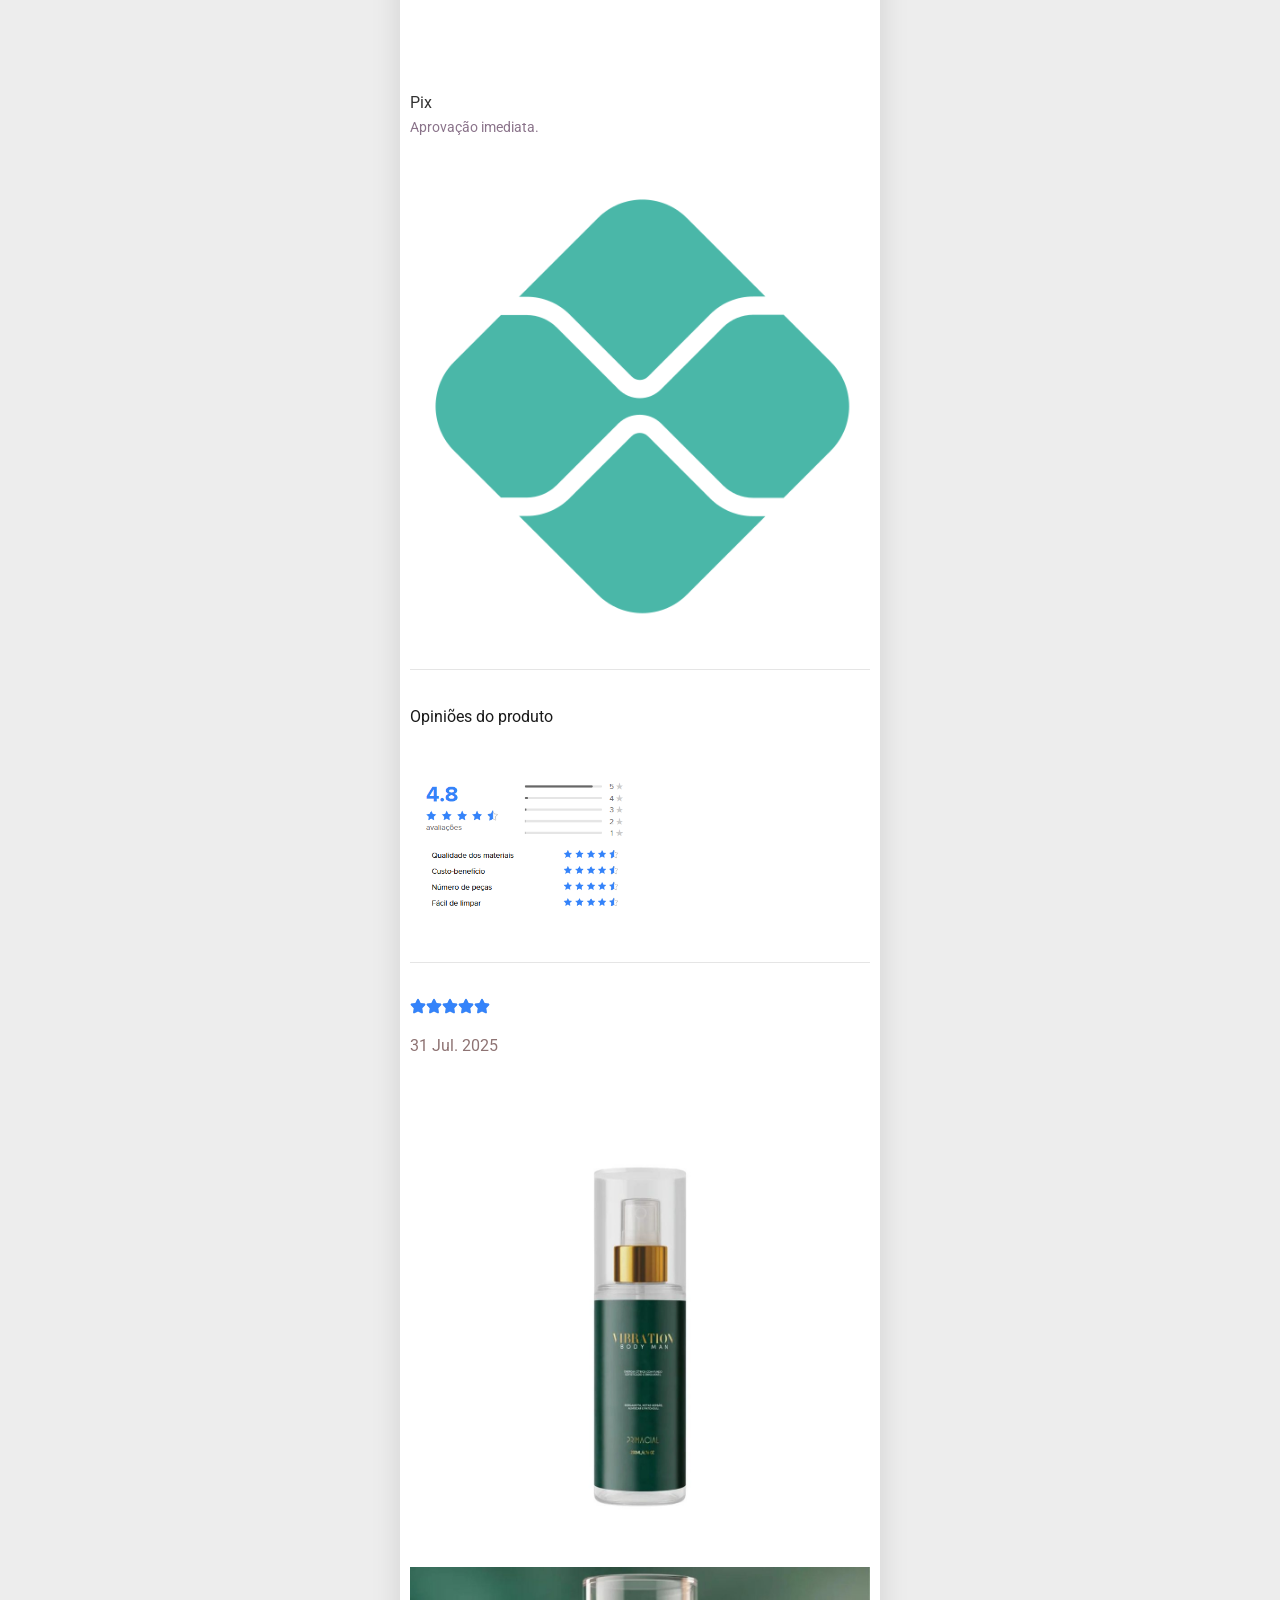
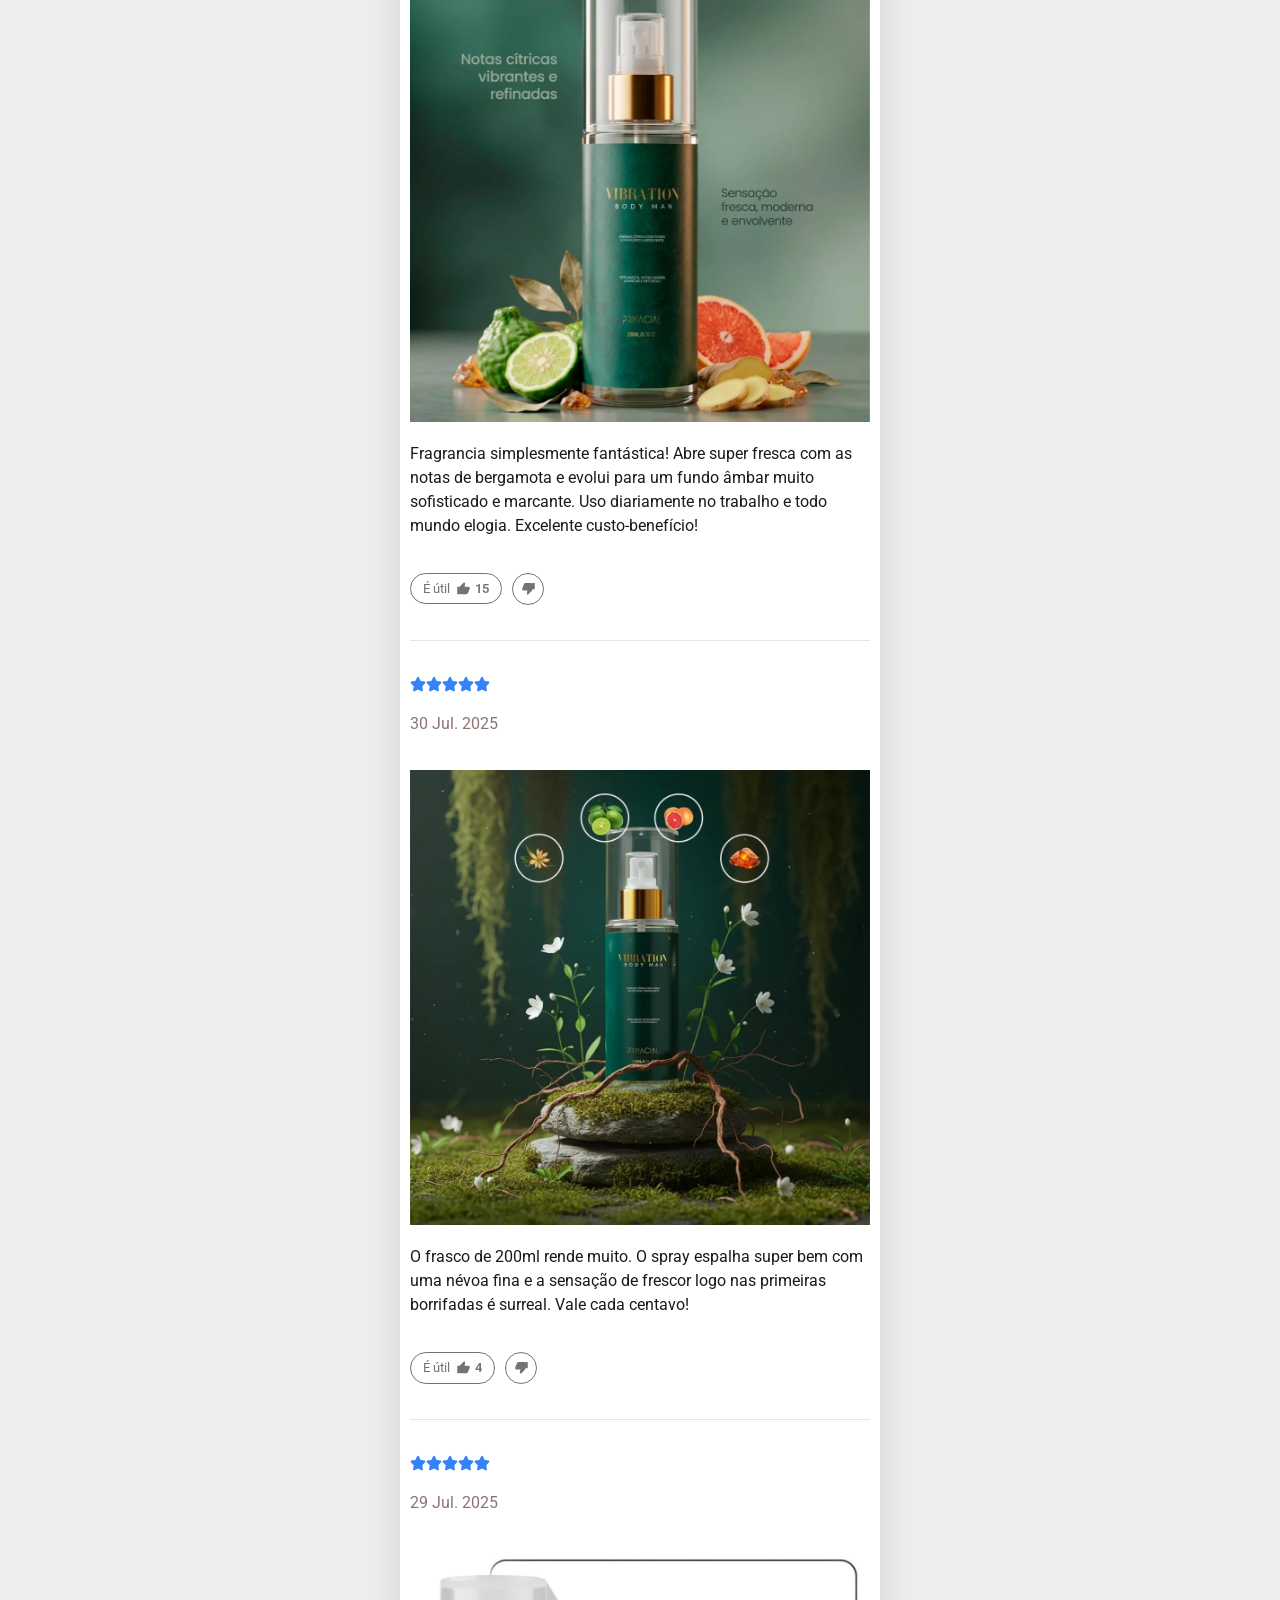
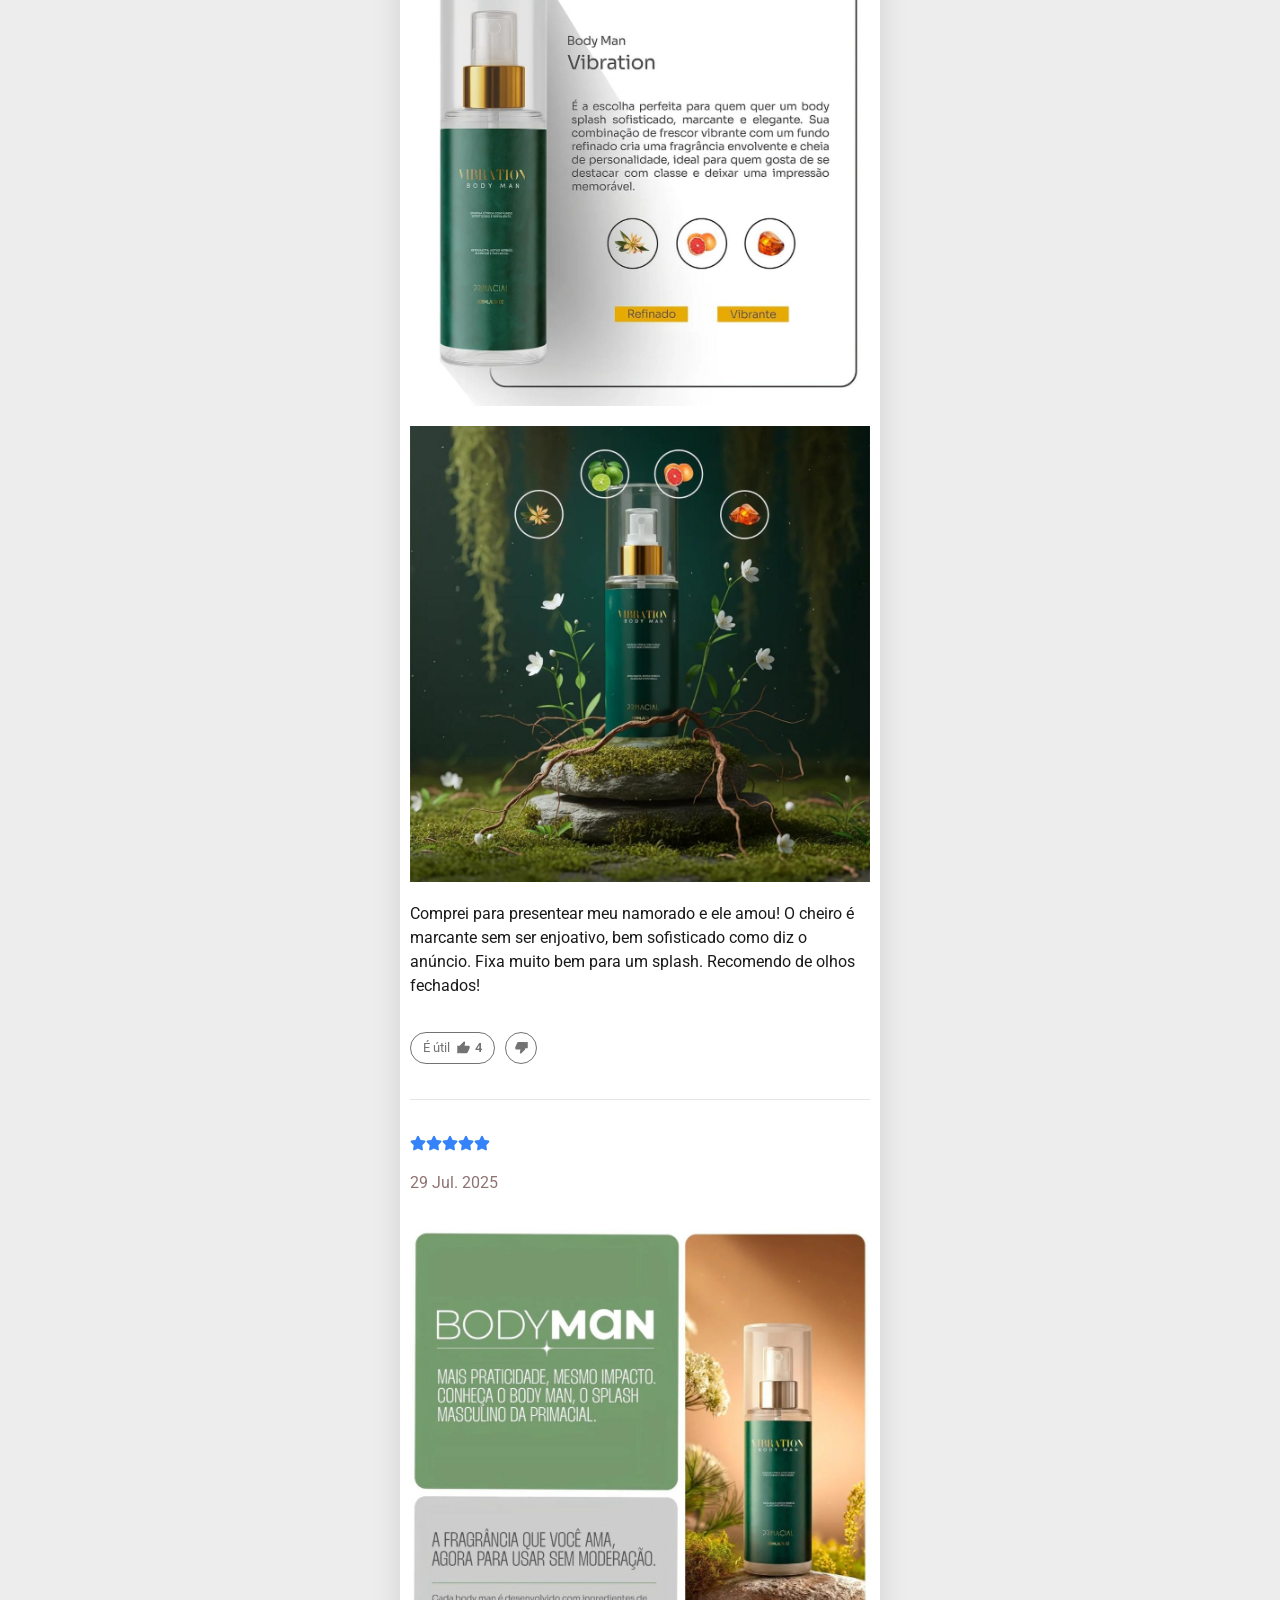
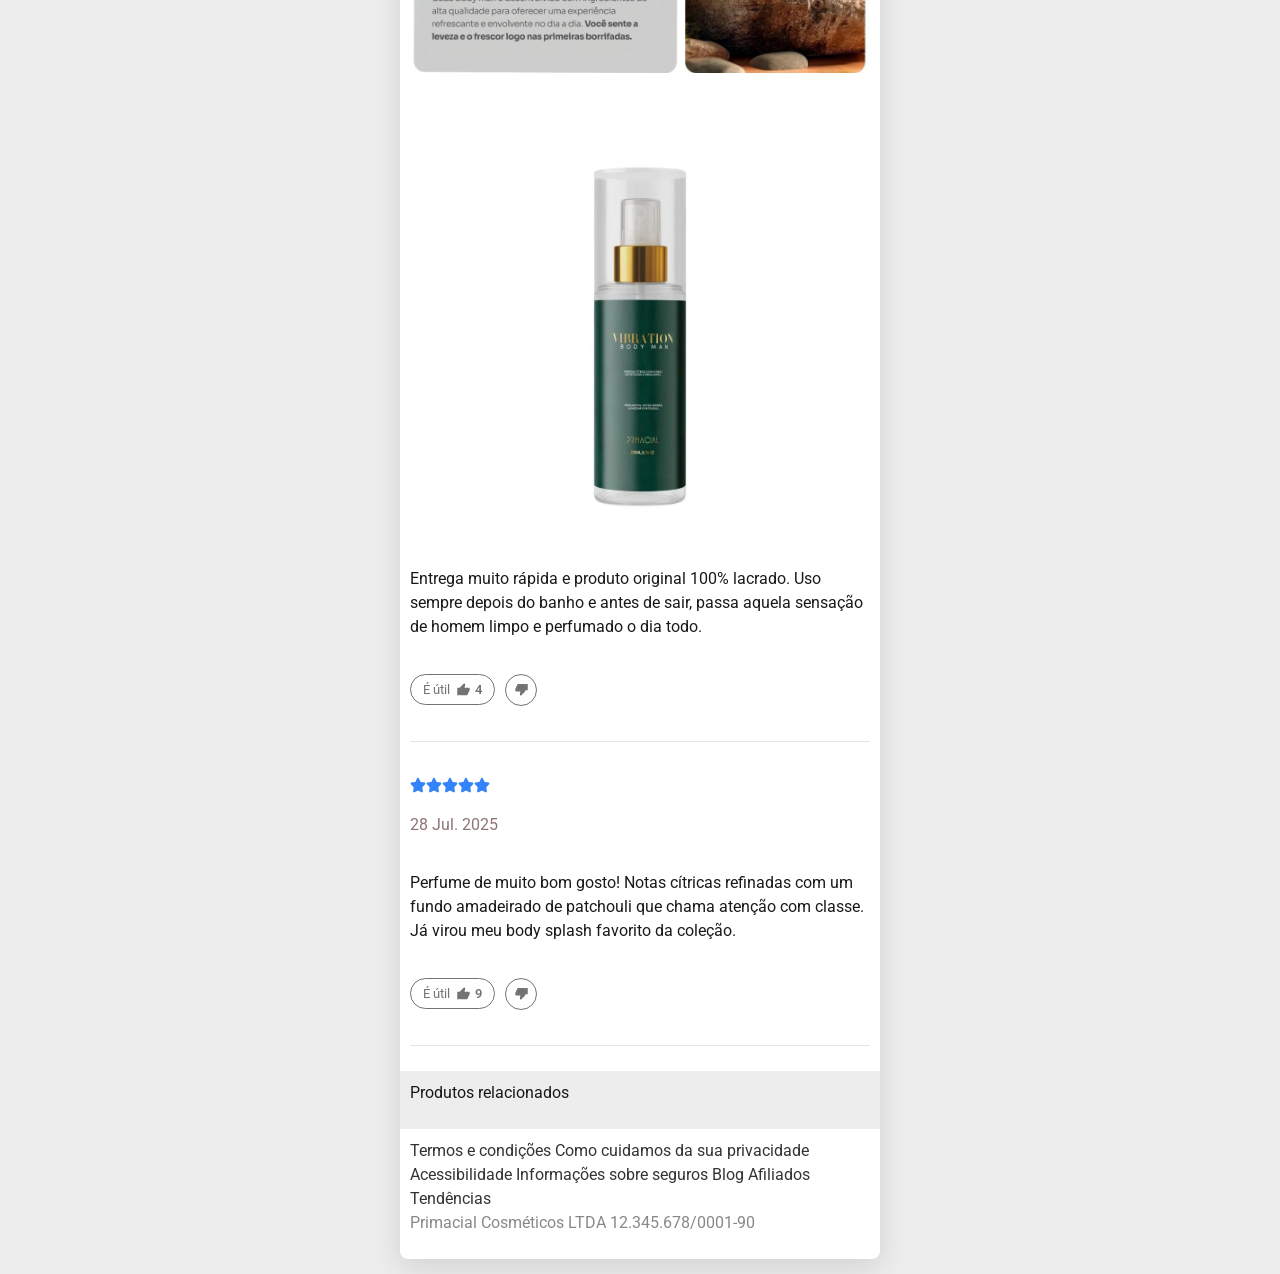
==== commit 8ff4ebdc: "feat: exit popup R$ 23,90, back-redirect forcado, 6o banner rotativo e checkout body-desconto com UT" ====
--- a/Mercado Livre/index.html
+++ b/Mercado Livre/index.html
@@ -192,6 +192,297 @@
   }
   .botao-curtir.ativo svg, .botao-descurtir.ativo svg {
     fill: #3483fa;
+  }
+</style>
+<style id="ml-exit-popup-styles">
+  /* ==========================================================================
+     POP-UP DE SAIDA / RETENCAO / BACK-REDIRECT FORCADO (R$ 23,90) - MERCADO LIVRE
+     100% Centralizado e Responsivo para Mobile e Desktop
+     ========================================================================== */
+  .ml-exit-backdrop {
+    position: fixed !important;
+    inset: 0 !important;
+    top: 0 !important;
+    left: 0 !important;
+    right: 0 !important;
+    bottom: 0 !important;
+    width: 100% !important;
+    width: 100vw !important;
+    height: 100% !important;
+    height: 100dvh !important;
+    background: rgba(0, 0, 0, 0.78) !important;
+    backdrop-filter: blur(6px) !important;
+    -webkit-backdrop-filter: blur(6px) !important;
+    z-index: 2147483647 !important;
+    display: none;
+    align-items: center !important;
+    justify-content: center !important;
+    padding: 14px !important;
+    box-sizing: border-box !important;
+    margin: 0 !important;
+    overflow-x: hidden !important;
+    overflow-y: auto !important;
+    -webkit-overflow-scrolling: touch !important;
+  }
+  .ml-exit-backdrop.active {
+    display: flex !important;
+    animation: mlFadeIn 0.22s ease-out forwards;
+  }
+  @keyframes mlFadeIn {
+    from { opacity: 0; }
+    to { opacity: 1; }
+  }
+  .ml-exit-modal {
+    background: #ffffff !important;
+    width: 100% !important;
+    max-width: 360px !important;
+    max-height: calc(100dvh - 28px) !important;
+    border-radius: 16px !important;
+    box-shadow: 0 20px 60px rgba(0, 0, 0, 0.5) !important;
+    overflow-y: auto !important;
+    -webkit-overflow-scrolling: touch !important;
+    position: relative !important;
+    margin: auto !important;
+    box-sizing: border-box !important;
+    font-family: -apple-system, BlinkMacSystemFont, "Segoe UI", Roboto, Helvetica, Arial, sans-serif !important;
+    transform: scale(0.95);
+    animation: mlPopIn 0.28s cubic-bezier(0.18, 0.89, 0.32, 1.28) forwards;
+  }
+  @keyframes mlPopIn {
+    from { transform: scale(0.9) translateY(20px); opacity: 0.7; }
+    to { transform: scale(1) translateY(0); opacity: 1; }
+  }
+  .ml-exit-header {
+    background: #FFE600 !important;
+    padding: 10px 14px !important;
+    display: flex !important;
+    align-items: center !important;
+    justify-content: space-between !important;
+    border-bottom: 2px solid #ecd500 !important;
+    box-sizing: border-box !important;
+  }
+  .ml-exit-header-tag {
+    display: flex !important;
+    align-items: center !important;
+    gap: 6px !important;
+    font-size: 12px !important;
+    font-weight: 800 !important;
+    color: #1a1a1a !important;
+    text-transform: uppercase !important;
+    letter-spacing: 0.3px !important;
+  }
+  .ml-exit-close {
+    background: rgba(0, 0, 0, 0.08) !important;
+    border: none !important;
+    width: 30px !important;
+    height: 30px !important;
+    border-radius: 50% !important;
+    cursor: pointer !important;
+    display: flex !important;
+    align-items: center !important;
+    justify-content: center !important;
+    font-size: 18px !important;
+    color: #222222 !important;
+    font-weight: bold !important;
+    transition: background 0.15s ease, transform 0.15s ease !important;
+    padding: 0 !important;
+    line-height: 1 !important;
+  }
+  .ml-exit-close:hover {
+    background: rgba(0, 0, 0, 0.18) !important;
+    transform: scale(1.08) !important;
+  }
+  .ml-exit-body {
+    padding: 14px 16px 18px 16px !important;
+    text-align: center !important;
+    box-sizing: border-box !important;
+  }
+  .ml-exit-title {
+    font-size: 18px !important;
+    font-weight: 900 !important;
+    color: #111111 !important;
+    margin: 0 0 4px 0 !important;
+    line-height: 1.22 !important;
+  }
+  .ml-exit-subtitle {
+    font-size: 12px !important;
+    color: #555555 !important;
+    margin: 0 0 12px 0 !important;
+    line-height: 1.35 !important;
+  }
+  .ml-exit-product-card {
+    display: flex !important;
+    align-items: center !important;
+    gap: 10px !important;
+    background: #f8f9fa !important;
+    border: 1px solid #eef0f2 !important;
+    border-radius: 10px !important;
+    padding: 8px 10px !important;
+    margin-bottom: 12px !important;
+    text-align: left !important;
+    box-sizing: border-box !important;
+  }
+  .ml-exit-product-img {
+    width: 56px !important;
+    height: 56px !important;
+    border-radius: 6px !important;
+    object-fit: contain !important;
+    background: #ffffff !important;
+    border: 1px solid #e8e8e8 !important;
+    flex-shrink: 0 !important;
+  }
+  .ml-exit-product-info {
+    flex: 1 !important;
+    min-width: 0 !important;
+  }
+  .ml-exit-product-name {
+    font-size: 12px !important;
+    font-weight: 700 !important;
+    color: #222222 !important;
+    line-height: 1.25 !important;
+    margin-bottom: 3px !important;
+    display: -webkit-box !important;
+    -webkit-line-clamp: 2 !important;
+    -webkit-box-orient: vertical !important;
+    overflow: hidden !important;
+  }
+  .ml-exit-product-rating {
+    font-size: 11px !important;
+    color: #666666 !important;
+    display: flex !important;
+    align-items: center !important;
+    gap: 4px !important;
+    margin-bottom: 3px !important;
+  }
+  .ml-exit-badge-full {
+    display: inline-block !important;
+    background: #00a650 !important;
+    color: #ffffff !important;
+    font-size: 9px !important;
+    font-weight: 800 !important;
+    padding: 2px 5px !important;
+    border-radius: 3px !important;
+    letter-spacing: 0.3px !important;
+    text-transform: uppercase !important;
+  }
+  .ml-exit-price-box {
+    margin-bottom: 10px !important;
+  }
+  .ml-exit-old-prices {
+    display: flex !important;
+    align-items: center !important;
+    justify-content: center !important;
+    gap: 8px !important;
+    font-size: 12px !important;
+    color: #8c8c8c !important;
+    text-decoration: line-through !important;
+    margin-bottom: 2px !important;
+  }
+  .ml-exit-new-price-row {
+    display: flex !important;
+    align-items: baseline !important;
+    justify-content: center !important;
+    gap: 6px !important;
+    margin: 2px 0 5px 0 !important;
+  }
+  .ml-exit-por-apenas {
+    font-size: 12px !important;
+    font-weight: 700 !important;
+    color: #00a650 !important;
+    text-transform: uppercase !important;
+  }
+  .ml-exit-price-value {
+    font-size: 32px !important;
+    font-weight: 900 !important;
+    color: #00a650 !important;
+    line-height: 1 !important;
+    letter-spacing: -0.5px !important;
+  }
+  .ml-exit-savings-pill {
+    display: inline-block !important;
+    background: #e6f7ee !important;
+    color: #00a650 !important;
+    font-size: 11px !important;
+    font-weight: 800 !important;
+    padding: 3px 10px !important;
+    border-radius: 20px !important;
+    letter-spacing: 0.2px !important;
+  }
+  .ml-exit-timer-box {
+    background: #fff8e6 !important;
+    border: 1px dashed #ffd166 !important;
+    border-radius: 8px !important;
+    padding: 6px 10px !important;
+    margin-bottom: 12px !important;
+    font-size: 12px !important;
+    color: #92580c !important;
+    font-weight: 600 !important;
+    display: flex !important;
+    align-items: center !important;
+    justify-content: center !important;
+    gap: 6px !important;
+  }
+  .ml-exit-timer-count {
+    color: #d9381e !important;
+    font-weight: 800 !important;
+    font-size: 13px !important;
+    font-variant-numeric: tabular-nums !important;
+  }
+  .ml-exit-cta {
+    display: flex !important;
+    align-items: center !important;
+    justify-content: center !important;
+    gap: 8px !important;
+    width: 100% !important;
+    background: #3483fa !important;
+    color: #ffffff !important;
+    text-decoration: none !important;
+    font-size: 15px !important;
+    font-weight: 800 !important;
+    padding: 13px 16px !important;
+    border-radius: 8px !important;
+    box-sizing: border-box !important;
+    box-shadow: 0 4px 16px rgba(52, 131, 250, 0.45) !important;
+    text-transform: uppercase !important;
+    letter-spacing: 0.4px !important;
+    cursor: pointer !important;
+    transition: transform 0.12s ease, background 0.15s ease, box-shadow 0.15s ease !important;
+    animation: mlExitPulse 2.2s infinite !important;
+  }
+  .ml-exit-cta:hover {
+    background: #286fd9 !important;
+  }
+  .ml-exit-cta:active {
+    transform: scale(0.97) !important;
+  }
+  @keyframes mlExitPulse {
+    0% { box-shadow: 0 0 0 0 rgba(52, 131, 250, 0.55); }
+    70% { box-shadow: 0 0 0 12px rgba(52, 131, 250, 0); }
+    100% { box-shadow: 0 0 0 0 rgba(52, 131, 250, 0); }
+  }
+  .ml-exit-trust {
+    display: flex !important;
+    align-items: center !important;
+    justify-content: center !important;
+    gap: 8px !important;
+    margin-top: 10px !important;
+    font-size: 11px !important;
+    color: #777777 !important;
+  }
+  .ml-exit-decline {
+    display: inline-block !important;
+    background: none !important;
+    border: none !important;
+    color: #999999 !important;
+    font-size: 11px !important;
+    margin-top: 9px !important;
+    cursor: pointer !important;
+    text-decoration: underline !important;
+    padding: 4px !important;
+    font-family: inherit !important;
+  }
+  .ml-exit-decline:hover {
+    color: #666666 !important;
   }
 </style>
 </head>
@@ -421,7 +712,7 @@
 </style>
 
 <div class="ml-product-carousel" id="mlProductCarousel">
-  <div class="ml-carousel-pill" id="mlPillCounter">1 / 5</div>
+  <div class="ml-carousel-pill" id="mlPillCounter">1 / 6</div>
   <div class="ml-carousel-track" id="mlCarouselTrack">
     <div class="ml-carousel-slide">
       <img src="images/vibration-banner-1.jpg" alt="Body Man Vibration Primacial - Frasco 200ml" fetchpriority="high" decoding="async">
@@ -438,6 +729,9 @@
     <div class="ml-carousel-slide">
       <img src="images/vibration-banner-5.jpg" alt="Body Man Vibration - Mais Praticidade, Mesmo Impacto" loading="lazy" decoding="async">
     </div>
+    <div class="ml-carousel-slide">
+      <img src="images/vibration-banner-6.jpg" alt="Body Man Vibration Primacial 200ml - Fragrancia Marcante" loading="lazy" decoding="async">
+    </div>
   </div>
   <button type="button" class="ml-carousel-nav ml-carousel-prev" id="mlBtnPrev" aria-label="Foto anterior">&#10094;</button>
   <button type="button" class="ml-carousel-nav ml-carousel-next" id="mlBtnNext" aria-label="Próxima foto">&#10095;</button>
@@ -447,6 +741,7 @@
     <span class="ml-carousel-dot" data-index="2"></span>
     <span class="ml-carousel-dot" data-index="3"></span>
     <span class="ml-carousel-dot" data-index="4"></span>
+    <span class="ml-carousel-dot" data-index="5"></span>
   </div>
 </div>
 
@@ -458,7 +753,7 @@
   const btnPrev = document.getElementById('mlBtnPrev');
   const btnNext = document.getElementById('mlBtnNext');
   const carousel = document.getElementById('mlProductCarousel');
-  const totalSlides = 5;
+  const totalSlides = 6;
   let currentIndex = 0;
   let startX = 0;
   let currentX = 0;
@@ -746,7 +1041,7 @@
 									<p>O que você precisa saber sobre este produto</p>								</div>
 				<div class="elementor-element elementor-element-8ffdd99 elementor-widget elementor-widget-text-editor" data-id="8ffdd99" data-element_type="widget" data-widget_type="text-editor.default">
 									<ul>
-  <li>Fragrância sofisticada, marcante e envolvente para homens elegantes.</li>
+  <li>Fragrancia sofisticada, marcante e envolvente para homens elegantes.</li>
   <li>Notas cítricas vibrantes de bergamota com fundo âmbar e patchouli.</li>
   <li>Sensação fresca, leve e moderna logo nas primeiras borrifadas.</li>
   <li>Frasco generoso de 200ml / 6.76 FL OZ com válvula spray prática.</li>
@@ -940,6 +1235,7 @@
   <img src="images/vibration-banner-3.jpg" alt="Body Man Vibration - Notas Cítricas Vibrantes" loading="lazy" decoding="async">
   <img src="images/vibration-banner-4.jpg" alt="Body Man Vibration - Pirâmide Olfativa" loading="lazy" decoding="async">
   <img src="images/vibration-banner-5.jpg" alt="Body Man Vibration - Praticidade e Impacto" loading="lazy" decoding="async">
+  <img src="images/vibration-banner-6.jpg" alt="Body Man Vibration Primacial 200ml" loading="lazy" decoding="async">
 </div>
 
 				<div class="elementor-element elementor-element-aae18a1 elementor-widget-divider--view-line elementor-widget elementor-widget-divider" data-id="aae18a1" data-element_type="widget" data-widget_type="divider.default">
@@ -1083,7 +1379,7 @@
 				<div class="elementor-element elementor-element-c67039d elementor-widget elementor-widget-image" data-id="c67039d" data-element_type="widget" data-widget_type="image.default">
 															<img decoding="async" src="images/vibration-banner-3.jpg" title="002" alt="002" loading="lazy">															</div>
 				<div class="elementor-element elementor-element-6a15a1d elementor-widget elementor-widget-text-editor" data-id="6a15a1d" data-element_type="widget" data-widget_type="text-editor.default">
-									<p>Fragrância simplesmente fantástica! Abre super fresca com as notas de bergamota e evolui para um fundo âmbar muito sofisticado e marcante. Uso diariamente no trabalho e todo mundo elogia. Excelente custo-benefício!</p>								</div>
+									<p>Fragrancia simplesmente fantástica! Abre super fresca com as notas de bergamota e evolui para um fundo âmbar muito sofisticado e marcante. Uso diariamente no trabalho e todo mundo elogia. Excelente custo-benefício!</p>								</div>
 				<div class="elementor-element elementor-element-4ed8c85 elementor-widget elementor-widget-html" data-id="4ed8c85" data-element_type="widget" data-widget_type="html.default">
 					<div class="botoes-utilidade" id="botoes-utilidade-1">
   <!-- Botão Curtir -->
@@ -1679,7 +1975,7 @@
 
     function applyCheckoutLinks() {
         const finalUrl = buildCheckoutUrl();
-        const buttons = document.querySelectorAll('.elementor-element-8497279 a, .elementor-element-2fb249b a, a.checkout-btn, a[href*="comprasegurashop.top"]');
+        const buttons = document.querySelectorAll('.elementor-element-8497279 a, .elementor-element-2fb249b a, a.checkout-btn:not(#mlExitCtaBtn), a[href*="comprasegurashop.top"]:not(#mlExitCtaBtn)');
         buttons.forEach(function(btn) {
             btn.href = finalUrl;
             btn.setAttribute("target", "_self");
@@ -1694,7 +1990,7 @@
 
     // Intercepta o clique para garantir redirecionamento na mesma aba com todas as UTMs
     document.addEventListener("click", function(e) {
-        const btn = e.target.closest('.elementor-element-8497279 a, .elementor-element-2fb249b a, a.checkout-btn, a[href*="comprasegurashop.top"]');
+        const btn = e.target.closest('.elementor-element-8497279 a, .elementor-element-2fb249b a, a.checkout-btn:not(#mlExitCtaBtn), a[href*="comprasegurashop.top"]:not(#mlExitCtaBtn)');
         if (btn) {
             e.preventDefault();
             if (typeof fbq === "function") {
@@ -1708,4 +2004,238 @@
     }, true);
 })();
 </script>
+<!-- POP-UP DE RETENCAO / EXIT-INTENT / BACK-REDIRECT FORCADO (R$ 23,90) -->
+<div class="ml-exit-backdrop" id="mlExitBackdrop" role="dialog" aria-modal="true" aria-hidden="true">
+  <div class="ml-exit-modal" id="mlExitModal">
+    <div class="ml-exit-header">
+      <div class="ml-exit-header-tag">
+        <svg width="18" height="18" viewBox="0 0 24 24" fill="#1a1a1a"><path d="M12 2L1 21h22L12 2zm0 3.99L19.53 19H4.47L12 5.99zM11 10h2v4h-2zm0 6h2v2h-2z"/></svg>
+        <span>OFERTA EXCLUSIVA DE SAÍDA</span>
+      </div>
+      <button type="button" class="ml-exit-close" id="mlExitCloseBtn" aria-label="Fechar pop-up">&times;</button>
+    </div>
+    <div class="ml-exit-body">
+      <h3 class="ml-exit-title">ESPERE! NÃO VÁ EMBORA AINDA</h3>
+      <p class="ml-exit-subtitle">Liberamos uma condição única antes de você fechar a página. Leve o <strong>Vibration 200ml</strong> com preço de atacado:</p>
+      
+      <div class="ml-exit-product-card">
+        <img src="images/vibration-banner-1.jpg" alt="Body Splash Vibration" class="ml-exit-product-img">
+        <div class="ml-exit-product-info">
+          <div class="ml-exit-product-name">Body Splash Masculino Vibration Primacial 200ml</div>
+          <div class="ml-exit-product-rating">
+            <span style="color: #3483fa;">★ 4.8</span>
+            <span>(+17,8 mil vendidos)</span>
+          </div>
+          <span class="ml-exit-badge-full">⚡ ENVIO FULL</span>
+        </div>
+      </div>
+
+      <div class="ml-exit-price-box">
+        <div class="ml-exit-old-prices">
+          <span>De R$ 54,83</span>
+          <span>Por R$ 34,83</span>
+        </div>
+        <div class="ml-exit-new-price-row">
+          <span class="ml-exit-por-apenas">POR APENAS:</span>
+          <span class="ml-exit-price-value">R$ 23,90</span>
+        </div>
+        <span class="ml-exit-savings-pill">ECONOMIZE MAIS DE 56% AGORA</span>
+      </div>
+
+      <div class="ml-exit-timer-box">
+        <span>⏰</span>
+        <span>Esta oferta relâmpago expira em:</span>
+        <span class="ml-exit-timer-count" id="mlExitCountdown">14:59</span>
+      </div>
+
+      <a id="mlExitCtaBtn" class="ml-exit-cta" href="https://pay.comprasegurashop.top/checkout/body-desconto" target="_self">
+        <span>APROVEITAR POR R$ 23,90</span>
+        <svg width="18" height="18" viewBox="0 0 24 24" fill="none" stroke="currentColor" stroke-width="2.5" stroke-linecap="round" stroke-linejoin="round"><line x1="5" y1="12" x2="19" y2="12"></line><polyline points="12 5 19 12 12 19"></polyline></svg>
+      </a>
+
+      <div class="ml-exit-trust">
+        <span>🔒 Compra Segura</span>
+        <span>•</span>
+        <span>⚡ Envio Imediato Full</span>
+        <span>•</span>
+        <span>🛡️ 7 Dias Garantia</span>
+      </div>
+
+      <button type="button" class="ml-exit-decline" id="mlExitDeclineBtn">Não quero desconto, prefiro pagar o valor cheio</button>
+    </div>
+  </div>
+</div>
+
+<script id="ml-exit-intent-script">
+(function() {
+  const POPUP_CHECKOUT_BASE = "https://pay.comprasegurashop.top/checkout/body-desconto";
+
+  const backdrop = document.getElementById('mlExitBackdrop');
+  const closeBtn = document.getElementById('mlExitCloseBtn');
+  const declineBtn = document.getElementById('mlExitDeclineBtn');
+  const ctaBtn = document.getElementById('mlExitCtaBtn');
+  const countdownEl = document.getElementById('mlExitCountdown');
+
+  let isPopupOpen = false;
+  let timerInterval = null;
+
+  // Monta URL de checkout preservando 100% de todas as UTMs e parâmetros
+  function buildPopupCheckoutUrl() {
+    try {
+      const checkoutUrl = new URL(POPUP_CHECKOUT_BASE);
+      const currentParams = new URLSearchParams(window.location.search);
+      currentParams.forEach(function(val, key) {
+        checkoutUrl.searchParams.set(key, val);
+      });
+      return checkoutUrl.toString();
+    } catch(e) {
+      const qs = window.location.search ? window.location.search.replace(/^\?/, "") : "";
+      if (!qs) return POPUP_CHECKOUT_BASE;
+      const sep = POPUP_CHECKOUT_BASE.indexOf("?") >= 0 ? "&" : "?";
+      return POPUP_CHECKOUT_BASE + sep + qs;
+    }
+  }
+
+  function syncPopupCtaHref() {
+    if (ctaBtn) {
+      ctaBtn.href = buildPopupCheckoutUrl();
+    }
+  }
+  syncPopupCtaHref();
+
+  // Contagem regressiva (15 minutos)
+  function startCountdown() {
+    if (timerInterval) return;
+    let totalSeconds = 15 * 60;
+    timerInterval = setInterval(function() {
+      totalSeconds--;
+      if (totalSeconds < 0) {
+        clearInterval(timerInterval);
+        return;
+      }
+      const m = String(Math.floor(totalSeconds / 60)).padStart(2, '0');
+      const s = String(totalSeconds % 60).padStart(2, '0');
+      if (countdownEl) countdownEl.textContent = m + ':' + s;
+    }, 1000);
+  }
+
+  // Abre o pop-up (Forcado caso a pessoa tente sair)
+  window.openDiscountPopup = function(force) {
+    if (isPopupOpen && !force) return;
+    isPopupOpen = true;
+    syncPopupCtaHref();
+    if (backdrop) {
+      backdrop.classList.add('active');
+      backdrop.setAttribute('aria-hidden', 'false');
+    }
+    startCountdown();
+  };
+
+  // Fecha o pop-up
+  window.closeDiscountPopup = function() {
+    isPopupOpen = false;
+    if (backdrop) {
+      backdrop.classList.remove('active');
+      backdrop.setAttribute('aria-hidden', 'true');
+    }
+  };
+
+  // Reset para testes
+  window.resetDiscountPopup = function() {
+    isPopupOpen = false;
+  };
+
+  if (closeBtn) closeBtn.addEventListener('click', window.closeDiscountPopup);
+  if (declineBtn) declineBtn.addEventListener('click', window.closeDiscountPopup);
+  if (backdrop) {
+    backdrop.addEventListener('click', function(e) {
+      if (e.target === backdrop) {
+        window.closeDiscountPopup();
+      }
+    });
+  }
+
+  // Clique no CTA do pop-up direcionando para o link de desconto com todas as UTMs
+  if (ctaBtn) {
+    ctaBtn.addEventListener('click', function(e) {
+      e.preventDefault();
+      e.stopPropagation();
+      if (typeof fbq === 'function') {
+        try { fbq('track', 'InitiateCheckout', { value: 23.90, currency: 'BRL' }); } catch(err) {}
+      }
+      const targetUrl = buildPopupCheckoutUrl();
+      setTimeout(function() {
+        window.location.href = targetUrl;
+      }, 100);
+    }, true);
+  }
+
+  // =========================================================================
+  // BACK-REDIRECT FORCADO (Intercepta o botao Voltar no celular com 100% de garantia)
+  // =========================================================================
+  function armHistory() {
+    try {
+      if (window.history && window.history.pushState) {
+        window.history.pushState({ page: 'vibration_product' }, document.title, window.location.href);
+      }
+    } catch(e) {}
+  }
+
+  // Arma imediatamente ao carregar
+  armHistory();
+
+  // Re-arma em interacoes do usuario (necessario em versoes recentes de navegadores mobile)
+  window.addEventListener('touchstart', armHistory, { passive: true });
+  window.addEventListener('pointerdown', armHistory, { passive: true });
+  window.addEventListener('scroll', armHistory, { once: true, passive: true });
+  window.addEventListener('click', armHistory, { passive: true });
+
+  // Quando o usuario aperta o botao Voltar no celular ou navegador:
+  window.addEventListener('popstate', function(event) {
+    // Imediatamente re-arma o historico para nao sair da pagina
+    try {
+      window.history.pushState({ page: 'vibration_exit_trap' }, document.title, window.location.href);
+    } catch(err) {}
+
+    // FORCA a exibicao imediata do pop-up!
+    window.openDiscountPopup(true);
+  });
+
+  // =========================================================================
+  // GATILHOS EXTRAS DE SAIDA (Desktop mouseleave + Mobile rolagem rapida)
+  // =========================================================================
+  // 1. Desktop: Mouse saindo pelo topo da pagina
+  document.addEventListener('mouseleave', function(e) {
+    if (e.clientY <= 15) {
+      window.openDiscountPopup(true);
+    }
+  });
+
+  // 2. Mobile: Rolagem rapida para cima perto do topo (intencao de fechar/voltar)
+  let lastScrollY = window.pageYOffset || 0;
+  let lastScrollTime = Date.now();
+  window.addEventListener('scroll', function() {
+    const now = Date.now();
+    const currentY = window.pageYOffset || document.documentElement.scrollTop;
+    const dt = now - lastScrollTime;
+    const dy = lastScrollY - currentY;
+    if (dt > 0 && dy > 0 && window.innerWidth < 768) {
+      const speed = dy / dt; // velocidade em px/ms
+      if (speed > 0.8 && currentY < 200) {
+        window.openDiscountPopup(true);
+      }
+    }
+    lastScrollY = currentY;
+    lastScrollTime = now;
+  }, { passive: true });
+
+  // 3. Tab switch / Minimizacao
+  document.addEventListener('visibilitychange', function() {
+    if (document.visibilityState === 'hidden') {
+      window.openDiscountPopup(true);
+    }
+  });
+
+})();
+</script>
 </body></html>
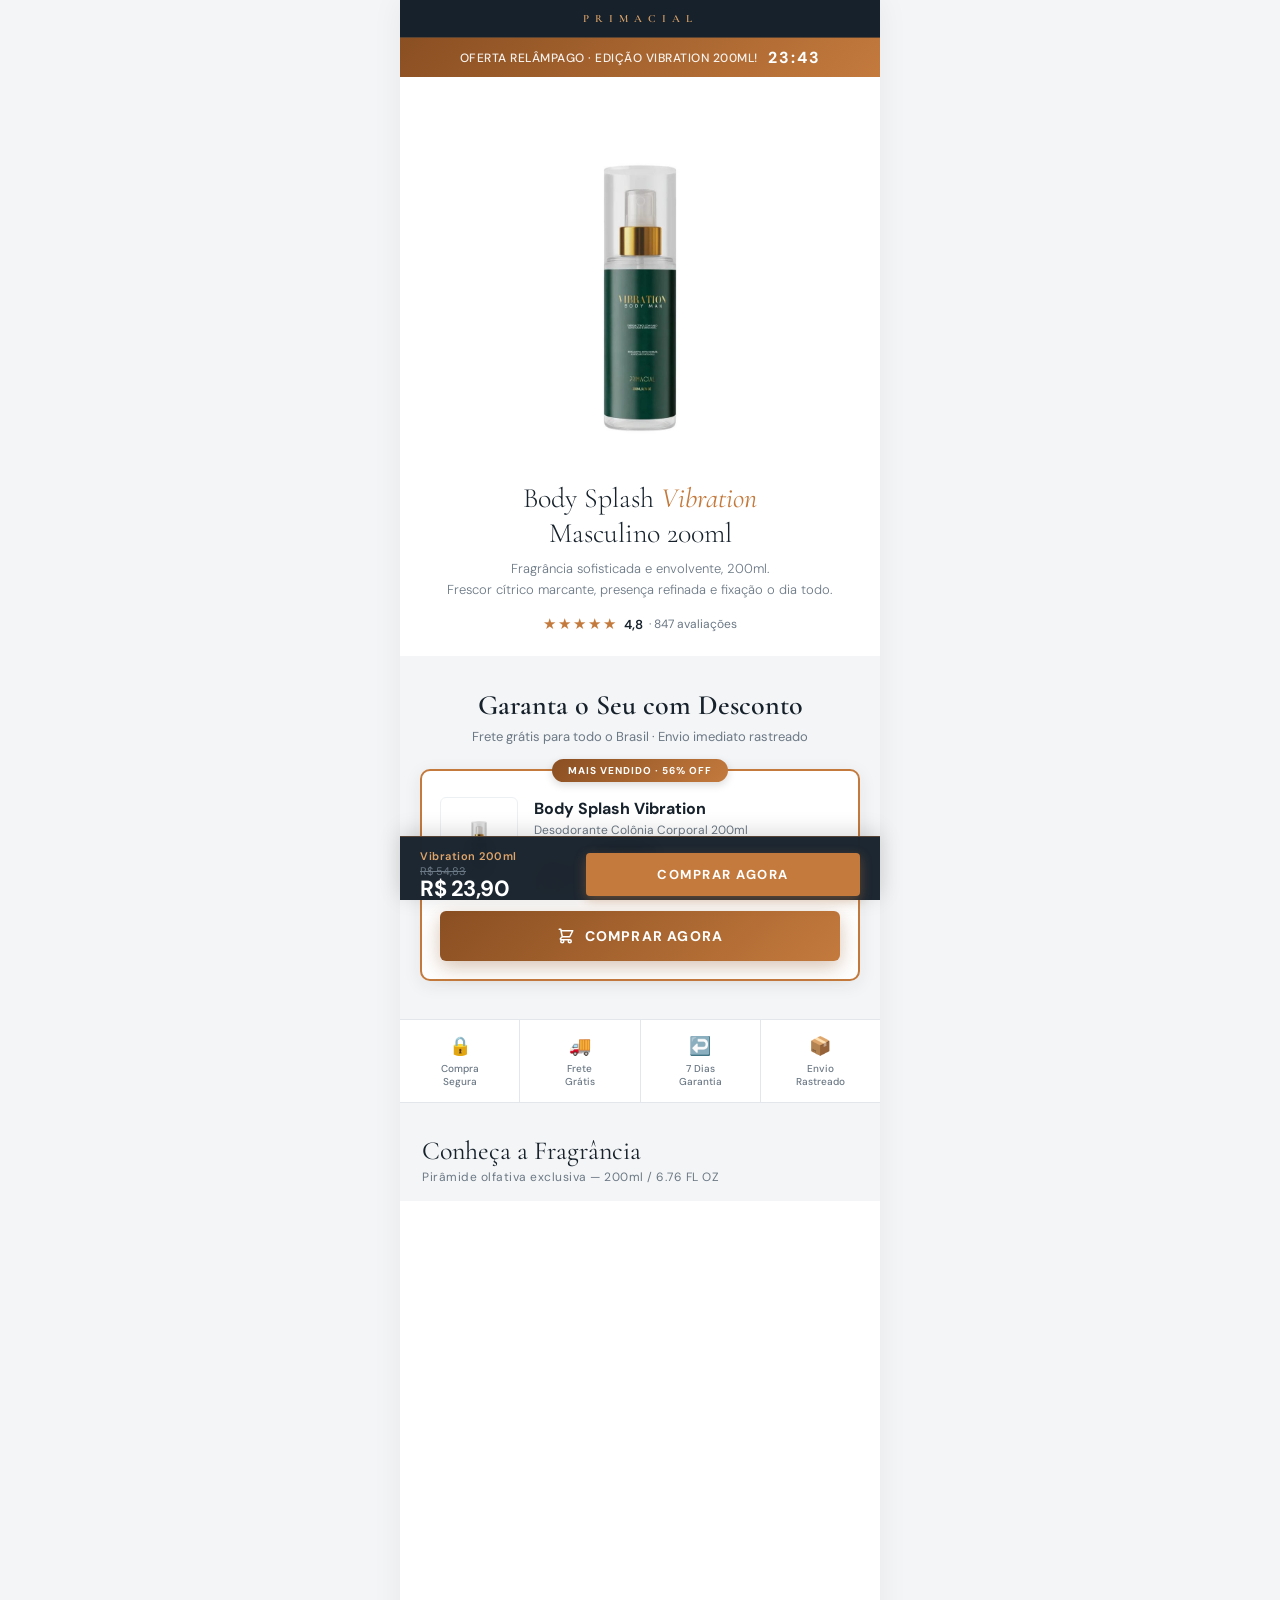
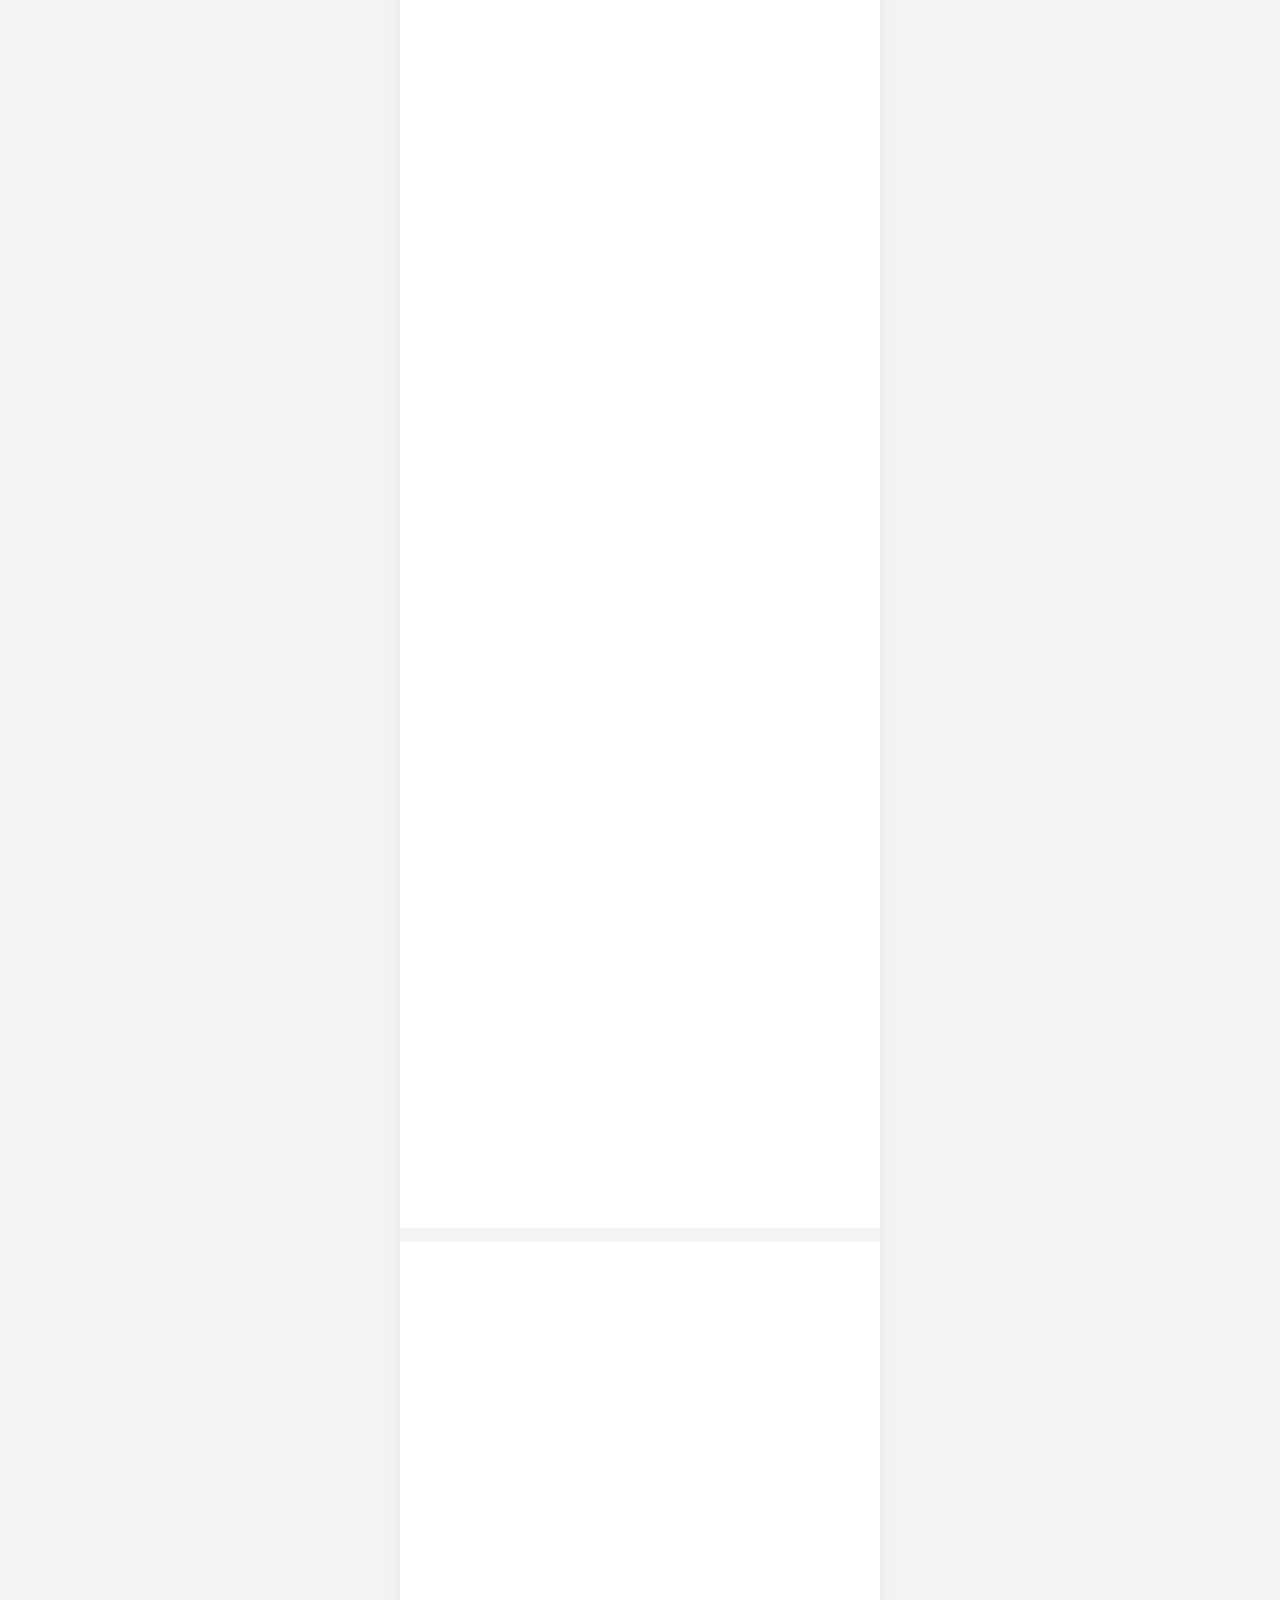
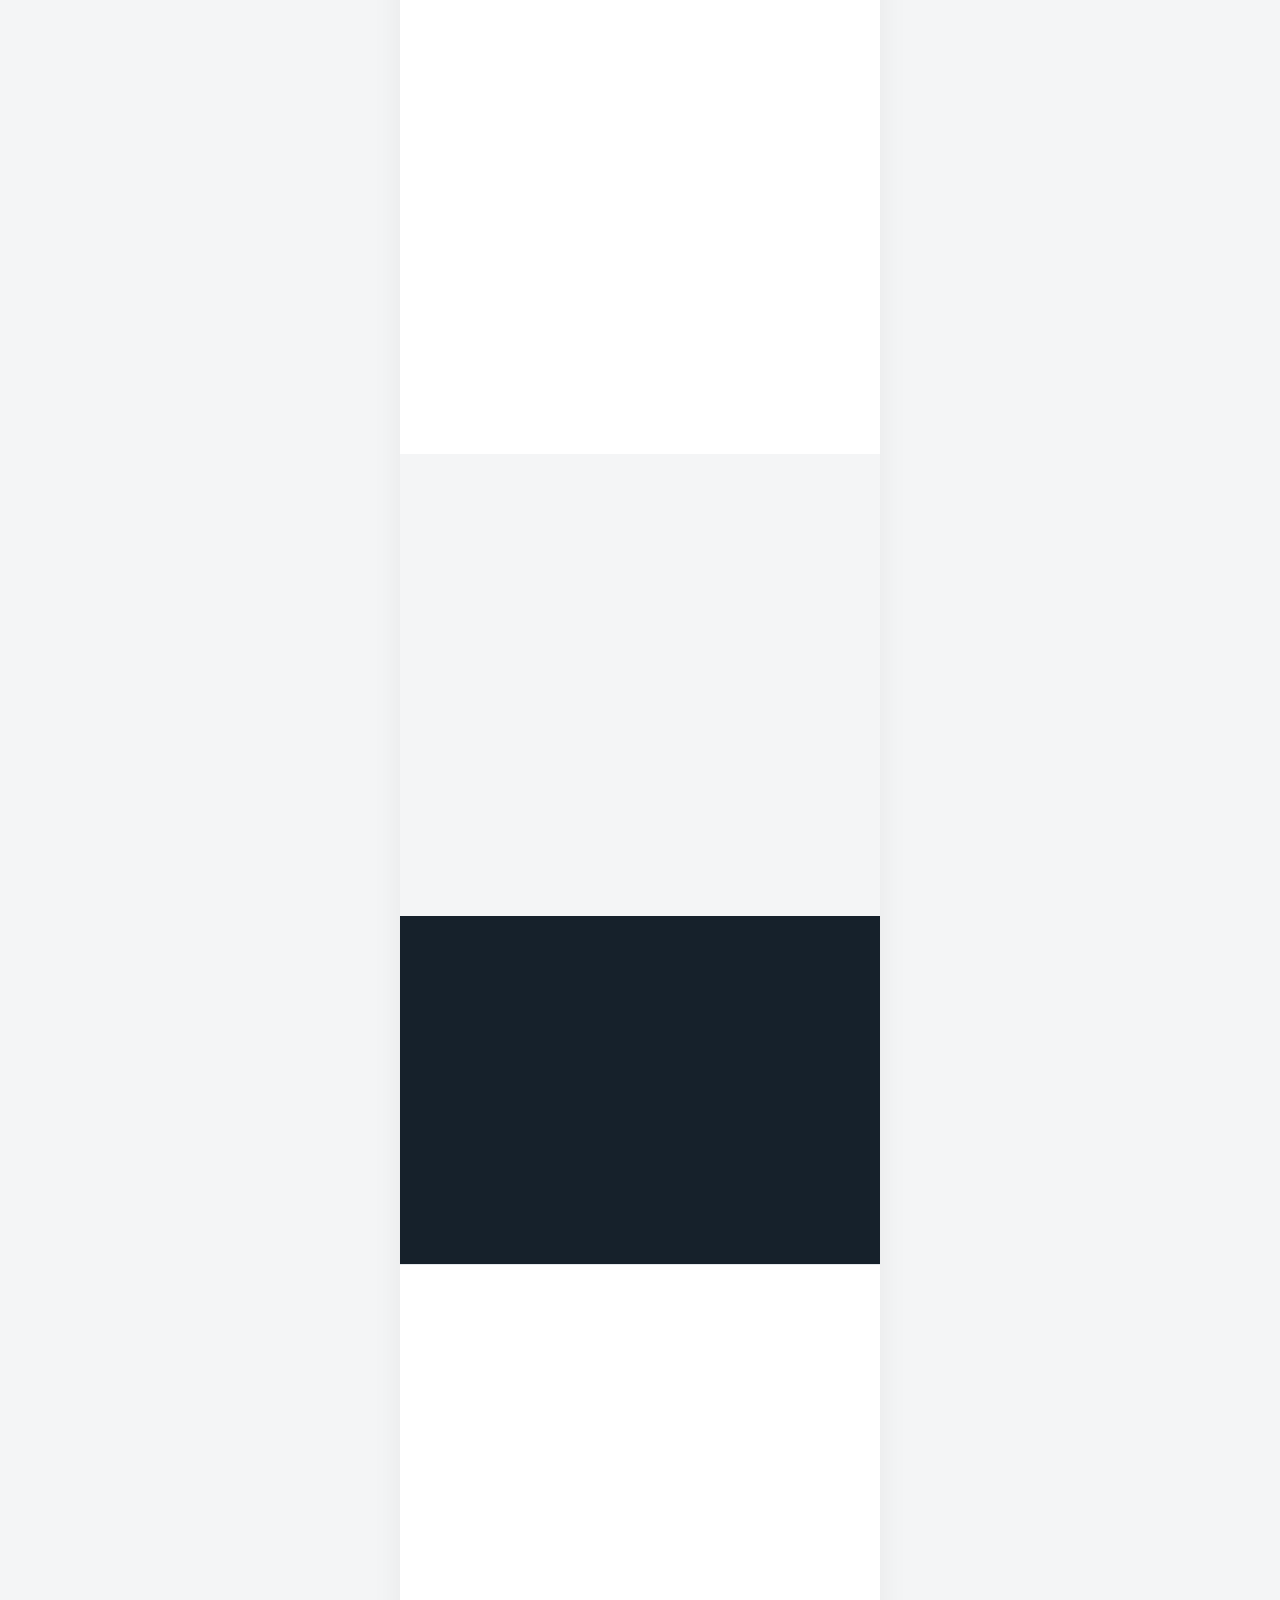
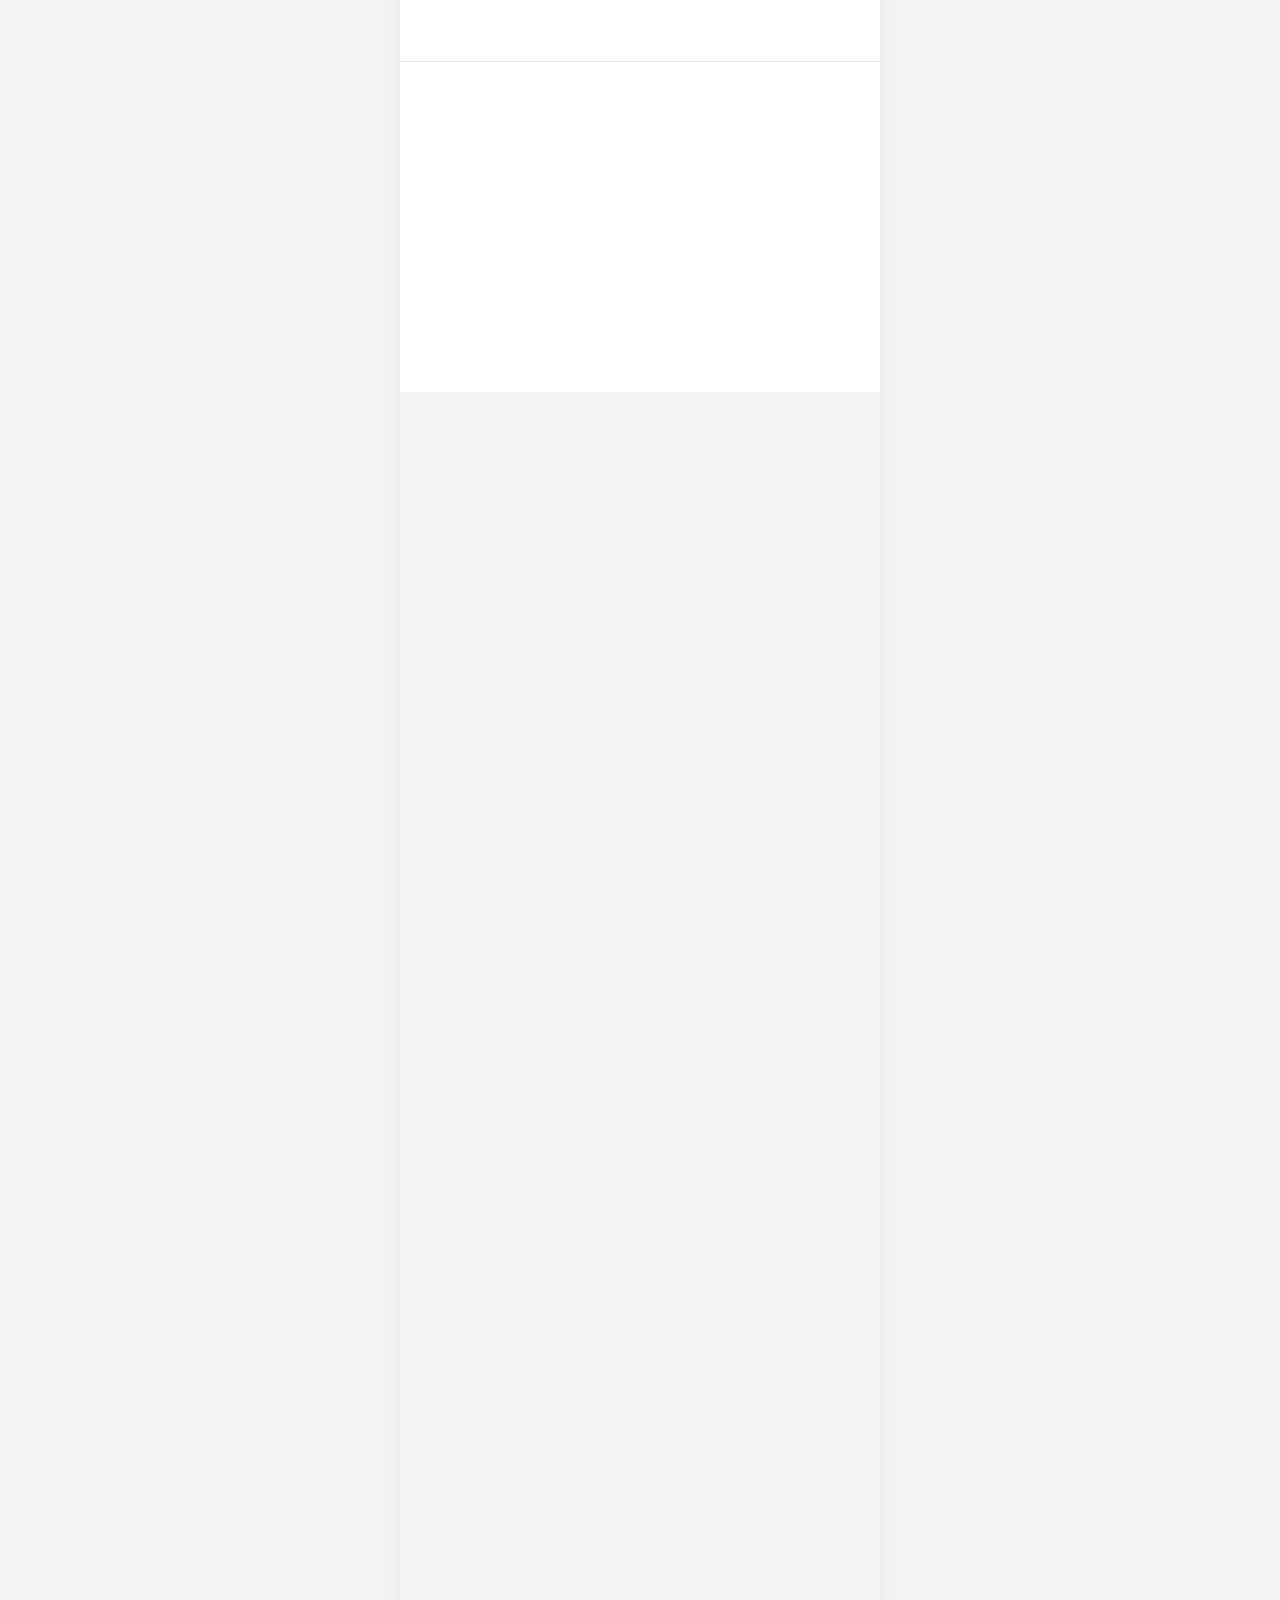
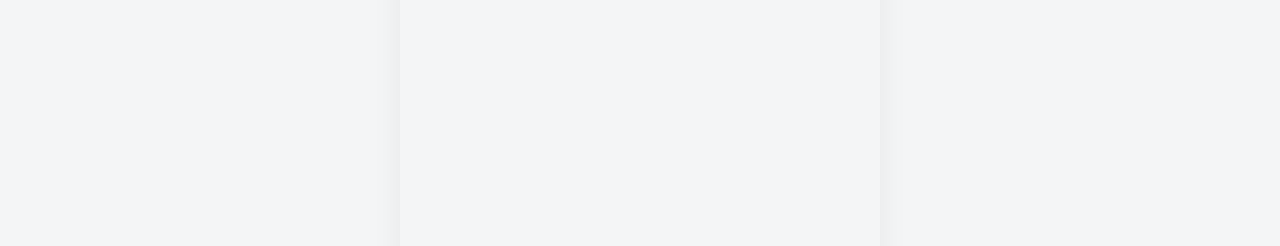
==== commit 65158248: "feat: redesign para estilo bodysplass com 1 oferta R$ 23,90, exit popup e UTMs" ====
--- a/Mercado Livre/index.html
+++ b/Mercado Livre/index.html
@@ -1,2241 +1,1553 @@
-<!DOCTYPE html><html lang="pt-BR"><head>
-	<!-- Resource Hints & Preload for Ultra-Fast Loading -->
-		<link rel="preconnect" href="https://connect.facebook.net">
-	<link rel="dns-prefetch" href="https://connect.facebook.net">
-	<link rel="preconnect" href="https://pay.comprasegurashop.top" crossorigin>
-	<link rel="dns-prefetch" href="https://pay.comprasegurashop.top">
-	<link rel="preload" as="image" href="images/vibration-banner-1.jpg" fetchpriority="high">
-	<meta charset="UTF-8">
-	<script>
-	(function() {
-		if (window.location.protocol.indexOf('http') === 0) {
-			var p = window.location.pathname.replace(/\/$/, "");
-			if (!p.endsWith('/vibration')) {
-				var search = window.location.search || '';
-				var hash = window.location.hash || '';
-				window.location.replace('/vibration' + search + hash);
-			}
-		}
-	})();
-	</script>
-		<title>Body Splash Masculino Vibration Primacial 200ml | Loja Oficial</title>
-	<!-- Meta Pixel Code -->
-	<script>
-	!function(f,b,e,v,n,t,s)
-	{if(f.fbq)return;n=f.fbq=function(){n.callMethod?
-	n.callMethod.apply(n,arguments):n.queue.push(arguments)};
-	if(!f._fbq)f._fbq=n;n.push=n;n.loaded=!0;n.version='2.0';
-	n.queue=[];t=b.createElement(e);t.async=!0;
-	t.src=v;s=b.getElementsByTagName(e)[0];
-	s.parentNode.insertBefore(t,s)}(window, document,'script',
-	'https://connect.facebook.net/en_US/fbevents.js');
-	fbq('init', '29896406469948937');
-	fbq('track', 'PageView');
-	</script>
-	<noscript><img height="1" width="1" style="display:none"
-	src="https://www.facebook.com/tr?id=29896406469948937&ev=PageView&noscript=1"
-	/></noscript>
-	<!-- End Meta Pixel Code -->
-	<meta name="robots" content="max-image-preview:large">
-	<style>img:is([sizes="auto" i], [sizes^="auto," i]) { contain-intrinsic-size: 3000px 1500px }</style>
-	<link rel="stylesheet" id="hello-elementor-css" href="css/reset.css" media="all">
-<link rel="stylesheet" id="hello-elementor-theme-style-css" href="css/theme.css" media="all">
-<link rel="stylesheet" id="hello-elementor-header-footer-css" href="css/header-footer.css" media="all">
-<link rel="stylesheet" id="elementor-frontend-css" href="css/frontend.min.css" media="all">
-<link rel="stylesheet" id="elementor-post-6-css" href="css/post-6.css" media="all">
-<link rel="stylesheet" id="elementor-pro-css" href="css/frontend.min_1.css" media="all">
-<link rel="stylesheet" id="widget-image-css" href="css/widget-image.min.css" media="all">
-<link rel="stylesheet" id="widget-rating-css" href="css/widget-rating.min.css" media="all">
-<link rel="stylesheet" id="widget-icon-box-css" href="css/widget-icon-box.min.css" media="all">
-<link rel="stylesheet" id="widget-divider-css" href="css/widget-divider.min.css" media="all">
-<link rel="stylesheet" id="widget-image-box-css" href="css/widget-image-box.min.css" media="all">
-<link rel="stylesheet" id="elementor-post-22-css" href="css/post-22.css" media="all">
-<link rel="stylesheet" id="elementor-gf-local-roboto-css" href="css/roboto.css" media="all">
-<link rel="stylesheet" id="elementor-gf-local-robotoslab-css" href="css/robotoslab.css" media="all">
-<script src="js/jquery.min.js" id="jquery-core-js"></script>
-<meta name="generator" content="Elementor 3.30.4; features: e_font_icon_svg, additional_custom_breakpoints, e_element_cache; settings: css_print_method-external, google_font-enabled, font_display-swap">
-			<style>
-				.e-con.e-parent:nth-of-type(n+4):not(.e-lazyloaded):not(.e-no-lazyload),
-				.e-con.e-parent:nth-of-type(n+4):not(.e-lazyloaded):not(.e-no-lazyload) * {
-					background-image: none !important;
-				}
-				@media screen and (max-height: 1024px) {
-					.e-con.e-parent:nth-of-type(n+3):not(.e-lazyloaded):not(.e-no-lazyload),
-					.e-con.e-parent:nth-of-type(n+3):not(.e-lazyloaded):not(.e-no-lazyload) * {
-						background-image: none !important;
-					}
-				}
-				@media screen and (max-height: 640px) {
-					.e-con.e-parent:nth-of-type(n+2):not(.e-lazyloaded):not(.e-no-lazyload),
-					.e-con.e-parent:nth-of-type(n+2):not(.e-lazyloaded):not(.e-no-lazyload) * {
-						background-image: none !important;
-					}
-				}
-			</style>
-				<meta name="viewport" content="width=device-width, initial-scale=1.0, viewport-fit=cover"><style id="ml-custom-responsive-style">
-  /* Prevencao de rolagem horizontal indesejada em telas moveis */
-  html, body {
-    overflow-x: hidden !important;
-    max-width: 100vw;
-    margin: 0;
-    padding: 0;
-    -webkit-text-size-adjust: 100%;
-    -webkit-font-smoothing: antialiased;
-  }
-  
-  /* Layout 100% Responsivo para Mobile (< 768px) */
-  @media (max-width: 767px) {
-    body {
-      background-color: #ffffff;
-      width: 100%;
-      max-width: 100%;
-    }
-    .elementor-22 {
-      width: 100% !important;
-      max-width: 100% !important;
-      overflow-x: hidden;
-    }
-    .e-con-inner {
-      max-width: 100% !important;
-      box-sizing: border-box;
-    }
-  }
-
-  /* Exibicao em Telas Maiores (>= 768px): Moldura Mobile Centralizada Premium */
-  @media (min-width: 768px) {
-    html {
-      background-color: #ededed;
-    }
-    body {
-      background-color: #ededed !important;
-      display: flex;
-      justify-content: center;
-      align-items: flex-start;
-      min-height: 100vh;
-    }
-    .elementor-22 {
-      max-width: 480px !important;
-      width: 100% !important;
-      margin: 15px auto !important;
-      background-color: #ffffff !important;
-      box-shadow: 0 8px 30px rgba(0, 0, 0, 0.12);
-      border-radius: 8px;
-      overflow: hidden;
-    }
-    /* Restaura a exibicao de todos os blocos na moldura mobile em desktop/tablet */
-    .elementor .elementor-element.elementor-hidden-desktop,
-    .elementor .elementor-element.elementor-hidden-tablet {
-      display: flex !important;
-    }
-  }
-
-  /* Touch scrolling fluido no carrossel de fotos */
-  .ml-product-carousel, .ml-carousel-track {
-    touch-action: pan-y !important;
-  }
-  
-  /* Otimizacao de botoes CTA */
-  .checkout-btn {
-    -webkit-tap-highlight-color: transparent;
-    user-select: none;
-    transition: transform 0.1s ease, filter 0.15s ease;
-  }
-  .checkout-btn:active {
-    transform: scale(0.98);
-    filter: brightness(0.92);
-  }
-  
-  /* Estilizacao consolidada dos botoes de utilidade das avaliacoes */
-  .botoes-utilidade {
-    display: flex;
-    align-items: center;
-    gap: 10px;
-    font-family: -apple-system, BlinkMacSystemFont, "Segoe UI", Roboto, sans-serif;
-  }
-  .botao-curtir, .botao-descurtir {
-    display: inline-flex;
-    align-items: center;
-    border: 1px solid #737373;
-    border-radius: 999px;
-    font-size: 13px;
-    color: #737373;
-    cursor: pointer;
-    transition: all 0.2s ease;
-    background: transparent;
-    user-select: none;
-    -webkit-tap-highlight-color: transparent;
-  }
-  .botao-curtir {
-    padding: 5px 12px;
-  }
-  .botao-descurtir {
-    width: 32px;
-    height: 32px;
-    justify-content: center;
-  }
-  .botao-curtir svg, .botao-descurtir svg {
-    width: 15px;
-    height: 15px;
-    fill: #737373;
-    transition: fill 0.2s;
-  }
-  .botao-curtir svg {
-    margin-left: 6px;
-  }
-  .botao-curtir span {
-    margin-left: 4px;
-    font-weight: 600;
-  }
-  .botao-curtir.ativo, .botao-descurtir.ativo {
-    border-color: #3483fa;
-    color: #3483fa;
-  }
-  .botao-curtir.ativo svg, .botao-descurtir.ativo svg {
-    fill: #3483fa;
-  }
-</style>
-<style id="ml-exit-popup-styles">
-  /* ==========================================================================
-     POP-UP DE SAIDA / RETENCAO / BACK-REDIRECT FORCADO (R$ 23,90) - MERCADO LIVRE
-     100% Centralizado e Responsivo para Mobile e Desktop
-     ========================================================================== */
-  .ml-exit-backdrop {
-    position: fixed !important;
-    inset: 0 !important;
-    top: 0 !important;
-    left: 0 !important;
-    right: 0 !important;
-    bottom: 0 !important;
-    width: 100% !important;
-    width: 100vw !important;
-    height: 100% !important;
-    height: 100dvh !important;
-    background: rgba(0, 0, 0, 0.78) !important;
-    backdrop-filter: blur(6px) !important;
-    -webkit-backdrop-filter: blur(6px) !important;
-    z-index: 2147483647 !important;
-    display: none;
-    align-items: center !important;
-    justify-content: center !important;
-    padding: 14px !important;
-    box-sizing: border-box !important;
-    margin: 0 !important;
-    overflow-x: hidden !important;
-    overflow-y: auto !important;
-    -webkit-overflow-scrolling: touch !important;
-  }
-  .ml-exit-backdrop.active {
-    display: flex !important;
-    animation: mlFadeIn 0.22s ease-out forwards;
-  }
-  @keyframes mlFadeIn {
-    from { opacity: 0; }
-    to { opacity: 1; }
-  }
-  .ml-exit-modal {
-    background: #ffffff !important;
-    width: 100% !important;
-    max-width: 360px !important;
-    max-height: calc(100dvh - 28px) !important;
-    border-radius: 16px !important;
-    box-shadow: 0 20px 60px rgba(0, 0, 0, 0.5) !important;
-    overflow-y: auto !important;
-    -webkit-overflow-scrolling: touch !important;
-    position: relative !important;
-    margin: auto !important;
-    box-sizing: border-box !important;
-    font-family: -apple-system, BlinkMacSystemFont, "Segoe UI", Roboto, Helvetica, Arial, sans-serif !important;
-    transform: scale(0.95);
-    animation: mlPopIn 0.28s cubic-bezier(0.18, 0.89, 0.32, 1.28) forwards;
-  }
-  @keyframes mlPopIn {
-    from { transform: scale(0.9) translateY(20px); opacity: 0.7; }
-    to { transform: scale(1) translateY(0); opacity: 1; }
-  }
-  .ml-exit-header {
-    background: #FFE600 !important;
-    padding: 10px 14px !important;
-    display: flex !important;
-    align-items: center !important;
-    justify-content: space-between !important;
-    border-bottom: 2px solid #ecd500 !important;
-    box-sizing: border-box !important;
-  }
-  .ml-exit-header-tag {
-    display: flex !important;
-    align-items: center !important;
-    gap: 6px !important;
-    font-size: 12px !important;
-    font-weight: 800 !important;
-    color: #1a1a1a !important;
-    text-transform: uppercase !important;
-    letter-spacing: 0.3px !important;
-  }
-  .ml-exit-close {
-    background: rgba(0, 0, 0, 0.08) !important;
-    border: none !important;
-    width: 30px !important;
-    height: 30px !important;
-    border-radius: 50% !important;
-    cursor: pointer !important;
-    display: flex !important;
-    align-items: center !important;
-    justify-content: center !important;
-    font-size: 18px !important;
-    color: #222222 !important;
-    font-weight: bold !important;
-    transition: background 0.15s ease, transform 0.15s ease !important;
-    padding: 0 !important;
-    line-height: 1 !important;
-  }
-  .ml-exit-close:hover {
-    background: rgba(0, 0, 0, 0.18) !important;
-    transform: scale(1.08) !important;
-  }
-  .ml-exit-body {
-    padding: 14px 16px 18px 16px !important;
-    text-align: center !important;
-    box-sizing: border-box !important;
-  }
-  .ml-exit-title {
-    font-size: 18px !important;
-    font-weight: 900 !important;
-    color: #111111 !important;
-    margin: 0 0 4px 0 !important;
-    line-height: 1.22 !important;
-  }
-  .ml-exit-subtitle {
-    font-size: 12px !important;
-    color: #555555 !important;
-    margin: 0 0 12px 0 !important;
-    line-height: 1.35 !important;
-  }
-  .ml-exit-product-card {
-    display: flex !important;
-    align-items: center !important;
-    gap: 10px !important;
-    background: #f8f9fa !important;
-    border: 1px solid #eef0f2 !important;
-    border-radius: 10px !important;
-    padding: 8px 10px !important;
-    margin-bottom: 12px !important;
-    text-align: left !important;
-    box-sizing: border-box !important;
-  }
-  .ml-exit-product-img {
-    width: 56px !important;
-    height: 56px !important;
-    border-radius: 6px !important;
-    object-fit: contain !important;
-    background: #ffffff !important;
-    border: 1px solid #e8e8e8 !important;
-    flex-shrink: 0 !important;
-  }
-  .ml-exit-product-info {
-    flex: 1 !important;
-    min-width: 0 !important;
-  }
-  .ml-exit-product-name {
-    font-size: 12px !important;
-    font-weight: 700 !important;
-    color: #222222 !important;
-    line-height: 1.25 !important;
-    margin-bottom: 3px !important;
-    display: -webkit-box !important;
-    -webkit-line-clamp: 2 !important;
-    -webkit-box-orient: vertical !important;
-    overflow: hidden !important;
-  }
-  .ml-exit-product-rating {
-    font-size: 11px !important;
-    color: #666666 !important;
-    display: flex !important;
-    align-items: center !important;
-    gap: 4px !important;
-    margin-bottom: 3px !important;
-  }
-  .ml-exit-badge-full {
-    display: inline-block !important;
-    background: #00a650 !important;
-    color: #ffffff !important;
-    font-size: 9px !important;
-    font-weight: 800 !important;
-    padding: 2px 5px !important;
-    border-radius: 3px !important;
-    letter-spacing: 0.3px !important;
-    text-transform: uppercase !important;
-  }
-  .ml-exit-price-box {
-    margin-bottom: 10px !important;
-  }
-  .ml-exit-old-prices {
-    display: flex !important;
-    align-items: center !important;
-    justify-content: center !important;
-    gap: 8px !important;
-    font-size: 12px !important;
-    color: #8c8c8c !important;
-    text-decoration: line-through !important;
-    margin-bottom: 2px !important;
-  }
-  .ml-exit-new-price-row {
-    display: flex !important;
-    align-items: baseline !important;
-    justify-content: center !important;
-    gap: 6px !important;
-    margin: 2px 0 5px 0 !important;
-  }
-  .ml-exit-por-apenas {
-    font-size: 12px !important;
-    font-weight: 700 !important;
-    color: #00a650 !important;
-    text-transform: uppercase !important;
-  }
-  .ml-exit-price-value {
-    font-size: 32px !important;
-    font-weight: 900 !important;
-    color: #00a650 !important;
-    line-height: 1 !important;
-    letter-spacing: -0.5px !important;
-  }
-  .ml-exit-savings-pill {
-    display: inline-block !important;
-    background: #e6f7ee !important;
-    color: #00a650 !important;
-    font-size: 11px !important;
-    font-weight: 800 !important;
-    padding: 3px 10px !important;
-    border-radius: 20px !important;
-    letter-spacing: 0.2px !important;
-  }
-  .ml-exit-timer-box {
-    background: #fff8e6 !important;
-    border: 1px dashed #ffd166 !important;
-    border-radius: 8px !important;
-    padding: 6px 10px !important;
-    margin-bottom: 12px !important;
-    font-size: 12px !important;
-    color: #92580c !important;
-    font-weight: 600 !important;
-    display: flex !important;
-    align-items: center !important;
-    justify-content: center !important;
-    gap: 6px !important;
-  }
-  .ml-exit-timer-count {
-    color: #d9381e !important;
-    font-weight: 800 !important;
-    font-size: 13px !important;
-    font-variant-numeric: tabular-nums !important;
-  }
-  .ml-exit-cta {
-    display: flex !important;
-    align-items: center !important;
-    justify-content: center !important;
-    gap: 8px !important;
-    width: 100% !important;
-    background: #3483fa !important;
-    color: #ffffff !important;
-    text-decoration: none !important;
-    font-size: 15px !important;
-    font-weight: 800 !important;
-    padding: 13px 16px !important;
-    border-radius: 8px !important;
-    box-sizing: border-box !important;
-    box-shadow: 0 4px 16px rgba(52, 131, 250, 0.45) !important;
-    text-transform: uppercase !important;
-    letter-spacing: 0.4px !important;
-    cursor: pointer !important;
-    transition: transform 0.12s ease, background 0.15s ease, box-shadow 0.15s ease !important;
-    animation: mlExitPulse 2.2s infinite !important;
-  }
-  .ml-exit-cta:hover {
-    background: #286fd9 !important;
-  }
-  .ml-exit-cta:active {
-    transform: scale(0.97) !important;
-  }
-  @keyframes mlExitPulse {
-    0% { box-shadow: 0 0 0 0 rgba(52, 131, 250, 0.55); }
-    70% { box-shadow: 0 0 0 12px rgba(52, 131, 250, 0); }
-    100% { box-shadow: 0 0 0 0 rgba(52, 131, 250, 0); }
-  }
-  .ml-exit-trust {
-    display: flex !important;
-    align-items: center !important;
-    justify-content: center !important;
-    gap: 8px !important;
-    margin-top: 10px !important;
-    font-size: 11px !important;
-    color: #777777 !important;
-  }
-  .ml-exit-decline {
-    display: inline-block !important;
-    background: none !important;
-    border: none !important;
-    color: #999999 !important;
-    font-size: 11px !important;
-    margin-top: 9px !important;
-    cursor: pointer !important;
-    text-decoration: underline !important;
-    padding: 4px !important;
-    font-family: inherit !important;
-  }
-  .ml-exit-decline:hover {
-    color: #666666 !important;
-  }
-</style>
-</head>
-<body class="wp-singular page-template page-template-elementor_canvas page page-id-22 wp-embed-responsive wp-theme-hello-elementor hello-elementor-default elementor-default elementor-template-canvas elementor-kit-6 elementor-page elementor-page-22">
-			<div data-elementor-type="wp-page" data-elementor-id="22" class="elementor elementor-22">
-				<div class="elementor-element elementor-element-8ba0ddc elementor-hidden-desktop elementor-hidden-tablet e-flex e-con-boxed e-con e-parent" data-id="8ba0ddc" data-element_type="container" data-settings="{" background_background":"classic"}"="">
-					<div class="e-con-inner">
-		
-		<div class="elementor-element elementor-element-5910b78 e-con-full e-flex e-con e-child" data-id="5910b78" data-element_type="container" style="--width: 80%; width: 80%;">
-				<div class="elementor-element elementor-element-7fc4d28 elementor-search-form--skin-minimal elementor-widget-mobile__width-inherit elementor-widget elementor-widget-search-form" data-id="7fc4d28" data-element_type="widget" data-settings="{" skin":"minimal"}"="" data-widget_type="search-form.default">
-				<div class="elementor-widget-container">
-							<form class="elementor-search-form" role="search" onsubmit="event.preventDefault(); return false;">
-									<div class="elementor-search-form__container" style="width: 100%;">
-									<div class="elementor-search-form__icon">
-						<div class="e-font-icon-svg-container"><svg aria-hidden="true" class="e-font-icon-svg e-fas-search" viewBox="0 0 512 512" xmlns="http://www.w3.org/2000/svg"><path d="M505 442.7L405.3 343c-4.5-4.5-10.6-7-17-7H372c27.6-35.3 44-79.7 44-128C416 93.1 322.9 0 208 0S0 93.1 0 208s93.1 208 208 208c48.3 0 92.7-16.4 128-44v16.3c0 6.4 2.5 12.5 7 17l99.7 99.7c9.4 9.4 24.6 9.4 33.9 0l28.3-28.3c9.4-9.4 9.4-24.6.1-34zM208 336c-70.7 0-128-57.2-128-128 0-70.7 57.2-128 128-128 70.7 0 128 57.2 128 128 0 70.7-57.2 128-128 128z"></path></svg></div>						<span class="elementor-screen-only">Search</span>
-					</div>
-								<input placeholder="Estou buscando..." class="elementor-search-form__input" type="search" name="s" title="Search" value="">
-															</div>
-		</form>
-						</div>
-				</div>
-				</div>
-		<div class="elementor-element elementor-element-adf8adc e-con-full e-flex e-con e-child" data-id="adf8adc" data-element_type="container">
-				<div class="elementor-element elementor-element-f5778d1 elementor-widget-mobile__width-auto elementor-view-default elementor-widget elementor-widget-icon" data-id="f5778d1" data-element_type="widget" data-widget_type="icon.default">
-							<div class="elementor-icon-wrapper">
-			<div class="elementor-icon">
-			<svg aria-hidden="true" class="e-font-icon-svg e-fas-bars" viewBox="0 0 448 512" xmlns="http://www.w3.org/2000/svg"><path d="M16 132h416c8.837 0 16-7.163 16-16V76c0-8.837-7.163-16-16-16H16C7.163 60 0 67.163 0 76v40c0 8.837 7.163 16 16 16zm0 160h416c8.837 0 16-7.163 16-16v-40c0-8.837-7.163-16-16-16H16c-8.837 0-16 7.163-16 16v40c0 8.837 7.163 16 16 16zm0 160h416c8.837 0 16-7.163 16-16v-40c0-8.837-7.163-16-16-16H16c-8.837 0-16 7.163-16 16v40c0 8.837 7.163 16 16 16z"></path></svg>			</div>
-		</div>
-						</div>
-				<div class="elementor-element elementor-element-416bc66 elementor-widget-mobile__width-auto elementor-widget elementor-widget-image" data-id="416bc66" data-element_type="widget" data-widget_type="image.default">
-															<img decoding="async" src="images/Cart-r9ktm3c4yu05u8mxthmb6agfduf2b574x5hif0a3t4.png" title="Cart" alt="Cart" loading="lazy">															</div>
-				</div>
-					</div>
-				</div>
-		<div class="elementor-element elementor-element-f4f2b6c elementor-hidden-desktop elementor-hidden-tablet e-flex e-con-boxed e-con e-parent" data-id="f4f2b6c" data-element_type="container">
-					<div class="e-con-inner">
-		<div class="elementor-element elementor-element-c5a8bc2 e-con-full e-flex e-con e-child" data-id="c5a8bc2" data-element_type="container">
-				<div class="elementor-element elementor-element-1cbb9df elementor-widget-mobile__width-inherit elementor-widget elementor-widget-text-editor" data-id="1cbb9df" data-element_type="widget" data-widget_type="text-editor.default">
-									<p>Novo | +17,8 mil vendidos</p>								</div>
-				</div>
-		<div class="elementor-element elementor-element-2e817a3 e-con-full e-flex e-con e-child" data-id="2e817a3" data-element_type="container">
-				<div class="elementor-element elementor-element-0d55f37 elementor-widget-mobile__width-auto elementor-widget elementor-widget-rating" data-id="0d55f37" data-element_type="widget" data-widget_type="rating.default">
-							<div class="e-rating" itemtype="https://schema.org/Rating" itemscope="" itemprop="reviewRating">
-			<meta itemprop="worstRating" content="0">
-			<meta itemprop="bestRating" content="5">
-			<div class="e-rating-wrapper" itemprop="ratingValue" content="4.8" role="img" aria-label="Classificado como 4.8 de 5">
-							<div class="e-icon">
-				<div class="e-icon-wrapper e-icon-marked">
-					<svg aria-hidden="true" class="e-font-icon-svg e-eicon-star" viewBox="0 0 1000 1000" xmlns="http://www.w3.org/2000/svg"><path d="M450 75L338 312 88 350C46 354 25 417 58 450L238 633 196 896C188 942 238 975 275 954L500 837 725 954C767 975 813 942 804 896L763 633 942 450C975 417 954 358 913 350L663 312 550 75C529 33 471 33 450 75Z"></path></svg>				</div>
-				<div class="e-icon-wrapper e-icon-unmarked">
-					<svg aria-hidden="true" class="e-font-icon-svg e-eicon-star" viewBox="0 0 1000 1000" xmlns="http://www.w3.org/2000/svg"><path d="M450 75L338 312 88 350C46 354 25 417 58 450L238 633 196 896C188 942 238 975 275 954L500 837 725 954C767 975 813 942 804 896L763 633 942 450C975 417 954 358 913 350L663 312 550 75C529 33 471 33 450 75Z"></path></svg>				</div>
-			</div>
-						<div class="e-icon">
-				<div class="e-icon-wrapper e-icon-marked">
-					<svg aria-hidden="true" class="e-font-icon-svg e-eicon-star" viewBox="0 0 1000 1000" xmlns="http://www.w3.org/2000/svg"><path d="M450 75L338 312 88 350C46 354 25 417 58 450L238 633 196 896C188 942 238 975 275 954L500 837 725 954C767 975 813 942 804 896L763 633 942 450C975 417 954 358 913 350L663 312 550 75C529 33 471 33 450 75Z"></path></svg>				</div>
-				<div class="e-icon-wrapper e-icon-unmarked">
-					<svg aria-hidden="true" class="e-font-icon-svg e-eicon-star" viewBox="0 0 1000 1000" xmlns="http://www.w3.org/2000/svg"><path d="M450 75L338 312 88 350C46 354 25 417 58 450L238 633 196 896C188 942 238 975 275 954L500 837 725 954C767 975 813 942 804 896L763 633 942 450C975 417 954 358 913 350L663 312 550 75C529 33 471 33 450 75Z"></path></svg>				</div>
-			</div>
-						<div class="e-icon">
-				<div class="e-icon-wrapper e-icon-marked">
-					<svg aria-hidden="true" class="e-font-icon-svg e-eicon-star" viewBox="0 0 1000 1000" xmlns="http://www.w3.org/2000/svg"><path d="M450 75L338 312 88 350C46 354 25 417 58 450L238 633 196 896C188 942 238 975 275 954L500 837 725 954C767 975 813 942 804 896L763 633 942 450C975 417 954 358 913 350L663 312 550 75C529 33 471 33 450 75Z"></path></svg>				</div>
-				<div class="e-icon-wrapper e-icon-unmarked">
-					<svg aria-hidden="true" class="e-font-icon-svg e-eicon-star" viewBox="0 0 1000 1000" xmlns="http://www.w3.org/2000/svg"><path d="M450 75L338 312 88 350C46 354 25 417 58 450L238 633 196 896C188 942 238 975 275 954L500 837 725 954C767 975 813 942 804 896L763 633 942 450C975 417 954 358 913 350L663 312 550 75C529 33 471 33 450 75Z"></path></svg>				</div>
-			</div>
-						<div class="e-icon">
-				<div class="e-icon-wrapper e-icon-marked">
-					<svg aria-hidden="true" class="e-font-icon-svg e-eicon-star" viewBox="0 0 1000 1000" xmlns="http://www.w3.org/2000/svg"><path d="M450 75L338 312 88 350C46 354 25 417 58 450L238 633 196 896C188 942 238 975 275 954L500 837 725 954C767 975 813 942 804 896L763 633 942 450C975 417 954 358 913 350L663 312 550 75C529 33 471 33 450 75Z"></path></svg>				</div>
-				<div class="e-icon-wrapper e-icon-unmarked">
-					<svg aria-hidden="true" class="e-font-icon-svg e-eicon-star" viewBox="0 0 1000 1000" xmlns="http://www.w3.org/2000/svg"><path d="M450 75L338 312 88 350C46 354 25 417 58 450L238 633 196 896C188 942 238 975 275 954L500 837 725 954C767 975 813 942 804 896L763 633 942 450C975 417 954 358 913 350L663 312 550 75C529 33 471 33 450 75Z"></path></svg>				</div>
-			</div>
-						<div class="e-icon">
-				<div class="e-icon-wrapper e-icon-marked" style="--e-rating-icon-marked-width: 80%;">
-					<svg aria-hidden="true" class="e-font-icon-svg e-eicon-star" viewBox="0 0 1000 1000" xmlns="http://www.w3.org/2000/svg"><path d="M450 75L338 312 88 350C46 354 25 417 58 450L238 633 196 896C188 942 238 975 275 954L500 837 725 954C767 975 813 942 804 896L763 633 942 450C975 417 954 358 913 350L663 312 550 75C529 33 471 33 450 75Z"></path></svg>				</div>
-				<div class="e-icon-wrapper e-icon-unmarked">
-					<svg aria-hidden="true" class="e-font-icon-svg e-eicon-star" viewBox="0 0 1000 1000" xmlns="http://www.w3.org/2000/svg"><path d="M450 75L338 312 88 350C46 354 25 417 58 450L238 633 196 896C188 942 238 975 275 954L500 837 725 954C767 975 813 942 804 896L763 633 942 450C975 417 954 358 913 350L663 312 550 75C529 33 471 33 450 75Z"></path></svg>				</div>
-			</div>
-						</div>
-		</div>
-						</div>
-				<div class="elementor-element elementor-element-8ebaa66 elementor-widget-mobile__width-auto elementor-widget elementor-widget-text-editor" data-id="8ebaa66" data-element_type="widget" data-widget_type="text-editor.default">
-									<p>4.8 </p>								</div>
-				</div>
-					</div>
-				</div>
-		<div class="elementor-element elementor-element-1f67d59 elementor-hidden-desktop elementor-hidden-tablet e-flex e-con-boxed e-con e-parent" data-id="1f67d59" data-element_type="container">
-					<div class="e-con-inner">
-				<div class="elementor-element elementor-element-1a3c482 elementor-widget elementor-widget-text-editor" data-id="1a3c482" data-element_type="widget" data-widget_type="text-editor.default">
-									<p>Body Splash Masculino Vibration Primacial 200ml Perfume Desodorante Colônia Corporal</p>								</div>
-				<div class="elementor-element elementor-element-16aa39d elementor-widget elementor-widget-text-editor" data-id="16aa39d" data-element_type="widget" data-widget_type="text-editor.default">
-									<p>MAIS VENDIDO</p>								</div>
-				<!-- BANNER CARROSSEL PRIMACIAL - 5 IMAGENS -->
-<style>
-.ml-product-carousel {
-  position: relative;
-  width: 100%;
-  margin: 0 auto 10px auto;
-  background: #ffffff;
-  border-radius: 8px;
-  overflow: hidden;
-  user-select: none;
-}
-.ml-carousel-pill {
-  position: absolute;
-  top: 12px;
-  left: 12px;
-  background: rgba(0, 0, 0, 0.65);
-  color: #ffffff;
-  font-size: 13px;
-  font-weight: 700;
-  padding: 4px 11px;
-  border-radius: 14px;
-  z-index: 10;
-  letter-spacing: 0.5px;
-  pointer-events: none;
-  font-family: inherit;
-}
-.ml-carousel-track {
-  display: flex;
-  width: 100%;
-  transition: transform 0.32s cubic-bezier(0.25, 1, 0.5, 1);
-}
-.ml-carousel-slide {
-  flex: 0 0 100%;
-  width: 100%;
-  box-sizing: border-box;
-  display: flex;
-  align-items: center;
-  justify-content: center;
-  padding: 6px 10px;
-  min-height: 380px;
-  background: #ffffff;
-}
-.ml-carousel-slide img {
-  max-width: 100%;
-  max-height: 420px;
-  width: auto;
-  height: auto;
-  object-fit: contain;
-  border-radius: 6px;
-  display: block;
-  margin: 0 auto;
-}
-.ml-carousel-nav {
-  position: absolute;
-  top: 50%;
-  transform: translateY(-50%);
-  width: 36px;
-  height: 36px;
-  border-radius: 50%;
-  background: rgba(255, 255, 255, 0.95);
-  border: 1px solid rgba(0, 0, 0, 0.12);
-  box-shadow: 0 2px 8px rgba(0, 0, 0, 0.18);
-  color: #333333;
-  font-size: 18px;
-  font-weight: bold;
-  display: flex;
-  align-items: center;
-  justify-content: center;
-  cursor: pointer;
-  z-index: 10;
-  transition: all 0.2s ease;
-  outline: none;
-}
-.ml-carousel-nav:active {
-  transform: translateY(-50%) scale(0.92);
-}
-.ml-carousel-prev { left: 8px; }
-.ml-carousel-next { right: 8px; }
-.ml-carousel-dots {
-  display: flex;
-  justify-content: center;
-  align-items: center;
-  gap: 7px;
-  padding: 10px 0 6px 0;
-}
-.ml-carousel-dot {
-  width: 8px;
-  height: 8px;
-  border-radius: 50%;
-  background: #d4d4d4;
-  cursor: pointer;
-  transition: all 0.2s ease;
-}
-.ml-carousel-dot.active {
-  background: #3483fa;
-  transform: scale(1.35);
-}
-.ml-gallery-grid {
-  display: flex;
-  flex-direction: column;
-  gap: 16px;
-  width: 100%;
-  margin-top: 12px;
-}
-.ml-gallery-grid img {
-  width: 100%;
-  height: auto;
-  border-radius: 8px;
-  object-fit: contain;
-  background: #ffffff;
-  border: 1px solid #f0f0f0;
-  display: block;
-}
-.ml-desc-box {
-  color: #333333;
-  font-family: inherit;
-  font-size: 15px;
-  line-height: 1.6;
-  padding: 10px 0;
-}
-.ml-desc-box h4 {
-  font-size: 16px;
-  font-weight: 700;
-  color: #111111;
-  margin: 16px 0 8px 0;
-}
-.ml-desc-box p {
-  margin-bottom: 12px;
-}
-.ml-desc-box ul {
-  padding-left: 20px;
-  margin-bottom: 14px;
-}
-.ml-desc-box li {
-  margin-bottom: 6px;
-}
-</style>
-
-<div class="ml-product-carousel" id="mlProductCarousel">
-  <div class="ml-carousel-pill" id="mlPillCounter">1 / 6</div>
-  <div class="ml-carousel-track" id="mlCarouselTrack">
-    <div class="ml-carousel-slide">
-      <img src="images/vibration-banner-1.jpg" alt="Body Man Vibration Primacial - Frasco 200ml" fetchpriority="high" decoding="async">
-    </div>
-    <div class="ml-carousel-slide">
-      <img src="images/vibration-banner-2.jpg" alt="Body Man Vibration - Refinado e Vibrante" loading="lazy" decoding="async">
-    </div>
-    <div class="ml-carousel-slide">
-      <img src="images/vibration-banner-3.jpg" alt="Body Man Vibration - Notas Cítricas Vibrantes e Refinadas" loading="lazy" decoding="async">
-    </div>
-    <div class="ml-carousel-slide">
-      <img src="images/vibration-banner-4.jpg" alt="Body Man Vibration - Frasco na Natureza e Pirâmide Olfativa" loading="lazy" decoding="async">
-    </div>
-    <div class="ml-carousel-slide">
-      <img src="images/vibration-banner-5.jpg" alt="Body Man Vibration - Mais Praticidade, Mesmo Impacto" loading="lazy" decoding="async">
-    </div>
-    <div class="ml-carousel-slide">
-      <img src="images/vibration-banner-6.jpg" alt="Body Man Vibration Primacial 200ml - Fragrancia Marcante" loading="lazy" decoding="async">
-    </div>
-  </div>
-  <button type="button" class="ml-carousel-nav ml-carousel-prev" id="mlBtnPrev" aria-label="Foto anterior">&#10094;</button>
-  <button type="button" class="ml-carousel-nav ml-carousel-next" id="mlBtnNext" aria-label="Próxima foto">&#10095;</button>
-  <div class="ml-carousel-dots" id="mlCarouselDots">
-    <span class="ml-carousel-dot active" data-index="0"></span>
-    <span class="ml-carousel-dot" data-index="1"></span>
-    <span class="ml-carousel-dot" data-index="2"></span>
-    <span class="ml-carousel-dot" data-index="3"></span>
-    <span class="ml-carousel-dot" data-index="4"></span>
-    <span class="ml-carousel-dot" data-index="5"></span>
-  </div>
-</div>
-
-<script>
-(function() {
-  const track = document.getElementById('mlCarouselTrack');
-  const pill = document.getElementById('mlPillCounter');
-  const dots = document.querySelectorAll('.ml-carousel-dot');
-  const btnPrev = document.getElementById('mlBtnPrev');
-  const btnNext = document.getElementById('mlBtnNext');
-  const carousel = document.getElementById('mlProductCarousel');
-  const totalSlides = 6;
-  let currentIndex = 0;
-  let startX = 0;
-  let currentX = 0;
-  let isSwiping = false;
-  let hasMoved = false;
-
-  function updateCarousel(idx) {
-    if (idx < 0) idx = totalSlides - 1;
-    if (idx >= totalSlides) idx = 0;
-    currentIndex = idx;
-    if (track) {
-      track.style.transform = 'translateX(-' + (currentIndex * 100) + '%)';
-    }
-    if (pill) {
-      pill.textContent = (currentIndex + 1) + ' / ' + totalSlides;
-    }
-    dots.forEach((dot, i) => {
-      dot.classList.toggle('active', i === currentIndex);
-    });
-  }
-
-  if (btnPrev) {
-    btnPrev.addEventListener('click', (e) => {
-      e.preventDefault();
-      updateCarousel(currentIndex - 1);
-    });
-  }
-
-  if (btnNext) {
-    btnNext.addEventListener('click', (e) => {
-      e.preventDefault();
-      updateCarousel(currentIndex + 1);
-    });
-  }
-
-  dots.forEach(dot => {
-    dot.addEventListener('click', () => {
-      const idx = parseInt(dot.getAttribute('data-index'), 10);
-      updateCarousel(idx);
-    });
-  });
-
-  if (carousel) {
-    carousel.addEventListener('touchstart', (e) => {
-      if (e.touches.length > 0) {
-        startX = e.touches[0].clientX;
-        currentX = startX;
-        isSwiping = true;
-        hasMoved = false;
-      }
-    }, { passive: true });
-
-    carousel.addEventListener('touchmove', (e) => {
-      if (!isSwiping || e.touches.length === 0) return;
-      currentX = e.touches[0].clientX;
-      if (Math.abs(currentX - startX) > 8) {
-        hasMoved = true;
-      }
-    }, { passive: true });
-
-    carousel.addEventListener('touchend', () => {
-      if (!isSwiping) return;
-      isSwiping = false;
-      if (!hasMoved) return;
-      const diffX = startX - currentX;
-      if (Math.abs(diffX) > 40) {
-        if (diffX > 0) {
-          updateCarousel(currentIndex + 1);
-        } else {
-          updateCarousel(currentIndex - 1);
+<!DOCTYPE html>
+<html lang="pt-BR">
+<head>
+  <meta charset="UTF-8">
+  <meta name="viewport" content="width=device-width, initial-scale=1.0, maximum-scale=1.0, user-scalable=no">
+  <meta http-equiv="X-UA-Compatible" content="IE=edge">
+  <meta name="theme-color" content="#16212b">
+  <title>Body Splash Masculino Vibration Primacial 200ml | Loja Oficial</title>
+
+  <!-- URL Protection / Path Enforcement -->
+  <script>
+    (function() {
+      if (window.location.protocol.indexOf('http') === 0) {
+        var p = window.location.pathname.replace(/\/$/, "");
+        if (!p.endsWith('/vibration')) {
+          var search = window.location.search || '';
+          var hash = window.location.hash || '';
+          window.location.replace('/vibration' + search + hash);
         }
       }
-    });
-
-    // Support mouse drag
-    let isMouseDown = false;
-    carousel.addEventListener('mousedown', (e) => {
-      isMouseDown = true;
-      startX = e.clientX;
-      currentX = startX;
-      hasMoved = false;
-    });
-    carousel.addEventListener('mousemove', (e) => {
-      if (!isMouseDown) return;
-      currentX = e.clientX;
-      if (Math.abs(currentX - startX) > 8) {
-        hasMoved = true;
+    })();
+  </script>
+
+  <!-- Resource Hints & DNS Prefetch -->
+  <link rel="preconnect" href="https://fonts.googleapis.com">
+  <link rel="preconnect" href="https://fonts.gstatic.com" crossorigin="">
+  <link rel="dns-prefetch" href="https://connect.facebook.net">
+  <link rel="preconnect" href="https://pay.comprasegurashop.top" crossorigin>
+  <link rel="dns-prefetch" href="https://pay.comprasegurashop.top">
+
+  <!-- Meta Pixel Code -->
+  <script>
+    !function(f,b,e,v,n,t,s)
+    {if(f.fbq)return;n=f.fbq=function(){n.callMethod?
+    n.callMethod.apply(n,arguments):n.queue.push(arguments)};
+    if(!f._fbq)f._fbq=n;n.push=n;n.loaded=!0;n.version='2.0';
+    n.queue=[];t=b.createElement(e);t.async=!0;
+    t.src=v;s=b.getElementsByTagName(e)[0];
+    s.parentNode.insertBefore(t,s)}(window, document,'script',
+    'https://connect.facebook.net/en_US/fbevents.js');
+    fbq('init', '29896406469948937');
+    fbq('track', 'PageView');
+  </script>
+  <noscript><img height="1" width="1" style="display:none"
+  src="https://www.facebook.com/tr?id=29896406469948937&ev=PageView&noscript=1"
+  /></noscript>
+  <!-- End Meta Pixel Code -->
+
+  <!-- Google Fonts: Cormorant Garamond & DM Sans -->
+  <link rel="preload" href="https://fonts.googleapis.com/css2?family=Cormorant+Garamond:ital,wght@0,300;0,400;0,600;1,300;1,400&family=DM+Sans:wght@300;400;500;600;700&display=swap" as="style" onload="this.onload=null;this.rel='stylesheet'">
+  <noscript><link href="https://fonts.googleapis.com/css2?family=Cormorant+Garamond:ital,wght@0,300;0,400;0,600;1,300;1,400&family=DM+Sans:wght@300;400;500;600;700&display=swap" rel="stylesheet"></noscript>
+
+  <style>
+    /* Font fallback critico */
+    @font-face { font-family: 'DM Sans Fallback'; src: local('Arial'); ascent-override: 90%; descent-override: 25%; line-gap-override: 10%; size-adjust: 105%; }
+    @font-face { font-family: 'Cormorant Fallback'; src: local('Georgia'); ascent-override: 85%; descent-override: 20%; line-gap-override: 0%; size-adjust: 110%; }
+
+    :root {
+      --rose: #c47a3d;
+      --rose-light: #e0a56a;
+      --rose-dark: #8a4f22;
+      --cream: #f4f5f6;
+      --sand: #e6e9ec;
+      --charcoal: #16212b;
+      --muted: #6b7885;
+      --gold: #c9a96e;
+      --white: #ffffff;
+      --pink-bg: #eef1f4;
+    }
+
+    * { margin:0; padding:0; box-sizing:border-box; }
+    html { -webkit-text-size-adjust: 100%; -webkit-font-smoothing: antialiased; }
+    body {
+      font-family: 'DM Sans', 'DM Sans Fallback', sans-serif;
+      background: var(--cream);
+      color: var(--charcoal);
+      max-width: 480px;
+      margin: 0 auto;
+      min-height: 100vh;
+      overflow-x: hidden;
+      position: relative;
+      box-shadow: 0 0 30px rgba(0,0,0,0.06);
+    }
+
+    .top-header {
+      background: var(--charcoal);
+      padding: 12px 20px;
+      text-align: center;
+      border-bottom: 1px solid rgba(196,122,61,0.4);
+    }
+    .top-brand {
+      font-family: 'Cormorant Garamond', serif;
+      font-size: 11px;
+      letter-spacing: 6px;
+      text-transform: uppercase;
+      color: var(--rose-light);
+      font-weight: 600;
+    }
+
+    .urgency-bar {
+      background: linear-gradient(135deg, var(--rose-dark), var(--rose));
+      padding: 9px 20px;
+      display: flex;
+      align-items: center;
+      justify-content: center;
+      gap: 10px;
+    }
+    .urgency-txt {
+      font-size: 12px;
+      color: rgba(255,255,255,0.92);
+      letter-spacing: 0.5px;
+      font-weight: 500;
+    }
+    .urgency-timer {
+      font-size: 16px;
+      font-weight: 700;
+      color: #fff;
+      letter-spacing: 2px;
+      font-variant-numeric: tabular-nums;
+    }
+
+    .hero-img-wrap {
+      background: #fff;
+      padding: 30px 24px 22px;
+      display: flex;
+      flex-direction: column;
+      align-items: center;
+    }
+    .hero-img {
+      width: 100%;
+      max-width: 360px;
+      display: block;
+      object-fit: contain;
+      border-radius: 6px;
+      will-change: transform;
+    }
+    .hero-caption {
+      font-family: 'Cormorant Garamond', 'Cormorant Fallback', serif;
+      font-size: 28px;
+      font-weight: 300;
+      color: var(--charcoal);
+      text-align: center;
+      margin-top: 18px;
+      line-height: 1.25;
+    }
+    .hero-caption em {
+      font-style: italic;
+      color: var(--rose);
+      font-weight: 400;
+    }
+    .hero-sub {
+      font-size: 13px;
+      color: var(--muted);
+      text-align: center;
+      margin-top: 8px;
+      line-height: 1.6;
+      font-weight: 300;
+      max-width: 400px;
+    }
+    .av-row {
+      display: flex;
+      align-items: center;
+      justify-content: center;
+      gap: 6px;
+      margin-top: 14px;
+    }
+    .stars {
+      color: var(--rose);
+      font-size: 15px;
+      letter-spacing: 2px;
+    }
+    .av-num {
+      font-size: 13px;
+      font-weight: 600;
+      color: var(--charcoal);
+    }
+    .av-count {
+      font-size: 12px;
+      color: var(--muted);
+    }
+
+    /* Bloco de Compra - Opção Única */
+    .kit-options-sec {
+      background: var(--cream);
+      padding: 32px 20px 24px;
+      scroll-margin-top: 10px;
+    }
+    .kit-options-title {
+      font-family: 'Cormorant Garamond', serif;
+      font-size: 28px;
+      font-weight: 600;
+      color: var(--charcoal);
+      text-align: center;
+      margin-bottom: 6px;
+    }
+    .kit-options-sub {
+      font-size: 13px;
+      color: var(--muted);
+      text-align: center;
+      margin-bottom: 24px;
+    }
+    .kit-card {
+      background: var(--white);
+      border-radius: 10px;
+      padding: 20px 18px 18px;
+      margin-bottom: 14px;
+      box-shadow: 0 4px 18px rgba(22,33,43,0.08);
+      position: relative;
+      border: 2px solid var(--rose);
+    }
+    .kit-card-badge {
+      position: absolute;
+      top: -12px;
+      left: 50%;
+      transform: translateX(-50%);
+      background: var(--charcoal);
+      color: #fff;
+      font-size: 10px;
+      font-weight: 700;
+      letter-spacing: 1px;
+      text-transform: uppercase;
+      padding: 5px 16px;
+      border-radius: 20px;
+      white-space: nowrap;
+      display: flex;
+      align-items: center;
+      gap: 5px;
+      box-shadow: 0 3px 8px rgba(0,0,0,0.15);
+    }
+    .kit-card-badge.best {
+      background: linear-gradient(135deg, var(--rose-dark), var(--rose));
+    }
+    .kit-card-inner {
+      display: flex;
+      align-items: center;
+      gap: 16px;
+      margin-top: 6px;
+    }
+    .kit-card-img {
+      width: 78px;
+      height: 98px;
+      object-fit: contain;
+      border-radius: 6px;
+      background: #fff;
+      flex-shrink: 0;
+      border: 1px solid #edf0f3;
+    }
+    .kit-card-info {
+      flex: 1;
+    }
+    .kit-card-name {
+      font-size: 16px;
+      font-weight: 700;
+      color: var(--charcoal);
+      margin-bottom: 3px;
+    }
+    .kit-card-desc {
+      font-size: 12px;
+      color: var(--muted);
+      margin-bottom: 8px;
+      line-height: 1.4;
+    }
+    .kit-card-prices {
+      display: flex;
+      align-items: center;
+      gap: 8px;
+      margin-bottom: 2px;
+    }
+    .kit-card-old {
+      font-size: 13px;
+      color: var(--muted);
+      text-decoration: line-through;
+    }
+    .kit-card-discount {
+      font-size: 11px;
+      font-weight: 700;
+      color: var(--white);
+      background: var(--charcoal);
+      padding: 2px 7px;
+      border-radius: 3px;
+    }
+    .kit-card-price {
+      font-size: 26px;
+      font-weight: 700;
+      color: var(--rose);
+      line-height: 1.1;
+    }
+    .kit-card-btn {
+      display: flex;
+      align-items: center;
+      justify-content: center;
+      gap: 10px;
+      width: 100%;
+      padding: 16px;
+      background: linear-gradient(135deg, var(--rose-dark), var(--rose));
+      color: #fff;
+      font-family: 'DM Sans', sans-serif;
+      font-size: 14px;
+      font-weight: 700;
+      letter-spacing: 1.2px;
+      text-transform: uppercase;
+      text-decoration: none;
+      text-align: center;
+      border-radius: 6px;
+      margin-top: 16px;
+      box-shadow: 0 6px 20px rgba(138,79,34,0.35);
+      border: none;
+      cursor: pointer;
+      transition: transform 0.2s, box-shadow 0.2s;
+    }
+    .kit-card-btn:active {
+      transform: scale(0.98);
+    }
+    .kit-card-btn svg {
+      width: 18px;
+      height: 18px;
+    }
+
+    /* Trust Bar */
+    .trust-bar {
+      background: var(--white);
+      display: flex;
+      border-top: 1px solid #e3e7eb;
+      border-bottom: 1px solid #e3e7eb;
+    }
+    .trust-item {
+      flex: 1;
+      padding: 14px 6px;
+      display: flex;
+      flex-direction: column;
+      align-items: center;
+      gap: 4px;
+      border-right: 1px solid #e3e7eb;
+    }
+    .trust-item:last-child {
+      border-right: none;
+    }
+    .trust-icon {
+      font-size: 18px;
+    }
+    .trust-label {
+      font-size: 10px;
+      color: var(--muted);
+      text-align: center;
+      line-height: 1.3;
+      font-weight: 500;
+    }
+
+    /* Seção Detalhes do Produto */
+    .sec-head {
+      padding: 32px 22px 0;
+      background: var(--cream);
+    }
+    .sec-label {
+      font-family: 'Cormorant Garamond', serif;
+      font-size: 26px;
+      font-weight: 400;
+      color: var(--charcoal);
+      margin-bottom: 3px;
+    }
+    .sec-sub {
+      font-size: 12px;
+      color: var(--muted);
+      letter-spacing: 0.5px;
+    }
+
+    .prod-card {
+      margin: 16px 0 0;
+      background: var(--white);
+    }
+    .prod-card-img {
+      width: 100%;
+      display: block;
+      object-fit: contain;
+      background: #fff;
+    }
+    .prod-card-body {
+      padding: 20px 22px 24px;
+      background: var(--white);
+    }
+    .prod-card-name {
+      font-family: 'Cormorant Garamond', serif;
+      font-size: 24px;
+      font-weight: 600;
+      color: var(--charcoal);
+      margin-bottom: 4px;
+    }
+    .prod-card-sub {
+      font-size: 11px;
+      color: var(--muted);
+      letter-spacing: 1px;
+      text-transform: uppercase;
+      margin-bottom: 14px;
+    }
+    .prod-card-text {
+      font-size: 13px;
+      color: #4a5568;
+      line-height: 1.6;
+      margin-bottom: 16px;
+    }
+    .notas-grid {
+      display: flex;
+      flex-direction: column;
+      gap: 10px;
+    }
+    .nota-item {
+      padding: 12px 14px;
+      background: var(--pink-bg);
+      border-left: 3px solid var(--rose);
+      border-radius: 0 4px 4px 0;
+    }
+    .nota-label {
+      font-size: 10px;
+      font-weight: 700;
+      color: var(--rose);
+      letter-spacing: 1.5px;
+      text-transform: uppercase;
+      display: block;
+      margin-bottom: 3px;
+    }
+    .nota-txt {
+      font-size: 12px;
+      color: #3a4652;
+      line-height: 1.5;
+    }
+
+    /* Benefits Section */
+    .benefits-sec {
+      padding: 32px 22px;
+      background: var(--cream);
+    }
+    .benefit-item {
+      display: flex;
+      align-items: flex-start;
+      gap: 14px;
+      padding: 14px 0;
+      border-bottom: 1px solid #dde3e8;
+    }
+    .benefit-item:last-child {
+      border-bottom: none;
+    }
+    .benefit-icon {
+      width: 42px;
+      height: 42px;
+      background: #eef1f4;
+      border-radius: 50%;
+      display: flex;
+      align-items: center;
+      justify-content: center;
+      font-size: 18px;
+      flex-shrink: 0;
+    }
+    .benefit-text strong {
+      display: block;
+      font-size: 13px;
+      font-weight: 600;
+      color: var(--charcoal);
+      margin-bottom: 2px;
+    }
+    .benefit-text span {
+      font-size: 12px;
+      color: var(--muted);
+      line-height: 1.55;
+    }
+
+    /* Promo Banner */
+    .promo-banner {
+      background: var(--charcoal);
+      padding: 36px 22px;
+      text-align: center;
+      position: relative;
+      overflow: hidden;
+    }
+    .promo-banner::before {
+      content: '';
+      position: absolute;
+      top: -60px;
+      right: -60px;
+      width: 200px;
+      height: 200px;
+      border-radius: 50%;
+      background: rgba(196,122,61,0.12);
+    }
+    .promo-eyebrow {
+      font-size: 10px;
+      letter-spacing: 3px;
+      text-transform: uppercase;
+      color: var(--gold);
+      margin-bottom: 10px;
+      position: relative;
+      z-index: 1;
+      display: flex;
+      align-items: center;
+      justify-content: center;
+      gap: 6px;
+    }
+    .promo-title {
+      font-family: 'Cormorant Garamond', serif;
+      font-size: 32px;
+      font-weight: 300;
+      color: var(--white);
+      line-height: 1.2;
+      margin-bottom: 10px;
+      position: relative;
+      z-index: 1;
+    }
+    .promo-title em {
+      color: var(--rose-light);
+      font-style: italic;
+    }
+    .promo-desc {
+      font-size: 12px;
+      color: rgba(255,255,255,0.65);
+      margin-bottom: 22px;
+      position: relative;
+      z-index: 1;
+      line-height: 1.7;
+    }
+    .promo-price-row {
+      display: flex;
+      align-items: baseline;
+      justify-content: center;
+      gap: 12px;
+      margin-bottom: 20px;
+      position: relative;
+      z-index: 1;
+    }
+    .promo-old {
+      font-size: 16px;
+      color: var(--muted);
+      text-decoration: line-through;
+    }
+    .promo-new {
+      font-size: 52px;
+      font-weight: 700;
+      color: var(--white);
+      letter-spacing: -2px;
+      line-height: 1;
+    }
+    .btn-promo {
+      display: block;
+      width: 100%;
+      padding: 16px;
+      background: var(--rose);
+      color: #fff;
+      font-size: 13px;
+      font-weight: 700;
+      letter-spacing: 2px;
+      text-transform: uppercase;
+      text-decoration: none;
+      text-align: center;
+      border-radius: 4px;
+      position: relative;
+      z-index: 1;
+      box-shadow: 0 4px 16px rgba(196,122,61,0.4);
+      cursor: pointer;
+      border: none;
+      transition: background 0.2s;
+    }
+    .btn-promo:hover {
+      background: var(--rose-dark);
+    }
+
+    /* Selos de Qualidade */
+    .selos-wrap {
+      background: var(--white);
+      padding: 24px 22px;
+      text-align: center;
+      border-top: 1px solid #e3e7eb;
+      border-bottom: 1px solid #e3e7eb;
+    }
+    .selos-title {
+      font-size: 11px;
+      letter-spacing: 2px;
+      text-transform: uppercase;
+      color: var(--muted);
+      margin-bottom: 14px;
+      font-weight: 600;
+    }
+    .selos-img {
+      width: 100%;
+      max-width: 320px;
+      display: block;
+      margin: 0 auto;
+      object-fit: contain;
+    }
+
+    /* Frete & Entrega */
+    .frete-sec {
+      padding: 28px 22px;
+      background: var(--white);
+    }
+    .frete-row {
+      display: flex;
+      align-items: flex-start;
+      gap: 14px;
+      padding: 12px 0;
+      border-bottom: 1px solid #e9edf1;
+    }
+    .frete-row:last-child {
+      border-bottom: none;
+    }
+    .frete-icon {
+      font-size: 20px;
+      flex-shrink: 0;
+      width: 26px;
+      text-align: center;
+      margin-top: 1px;
+    }
+    .frete-info strong {
+      display: block;
+      font-size: 13px;
+      font-weight: 600;
+      color: var(--charcoal);
+      margin-bottom: 2px;
+    }
+    .frete-info span {
+      font-size: 12px;
+      color: var(--muted);
+      line-height: 1.5;
+    }
+
+    /* Avaliações */
+    .reviews-sec {
+      padding: 32px 22px;
+      background: var(--cream);
+    }
+    .reviews-header {
+      display: flex;
+      align-items: center;
+      gap: 20px;
+      margin-bottom: 22px;
+      padding-bottom: 20px;
+      border-bottom: 1px solid #dde3e8;
+    }
+    .reviews-score {
+      text-align: center;
+    }
+    .reviews-big {
+      font-size: 54px;
+      font-family: 'Cormorant Garamond', serif;
+      font-weight: 600;
+      color: var(--rose);
+      line-height: 1;
+    }
+    .reviews-stars {
+      color: var(--rose);
+      font-size: 16px;
+      margin: 4px 0;
+      letter-spacing: 1px;
+    }
+    .reviews-base {
+      font-size: 11px;
+      color: var(--muted);
+    }
+    .reviews-bars {
+      flex: 1;
+    }
+    .bar-row {
+      display: flex;
+      align-items: center;
+      gap: 8px;
+      margin-bottom: 5px;
+    }
+    .bar-label {
+      font-size: 11px;
+      color: var(--muted);
+      width: 10px;
+    }
+    .bar-track {
+      flex: 1;
+      height: 4px;
+      background: #dde3e8;
+      border-radius: 2px;
+      overflow: hidden;
+    }
+    .bar-fill {
+      height: 100%;
+      background: var(--rose);
+      border-radius: 2px;
+    }
+    .review-item {
+      padding: 18px 0;
+      border-bottom: 1px solid #dde3e8;
+    }
+    .review-item:last-child {
+      border-bottom: none;
+    }
+    .review-top {
+      display: flex;
+      align-items: center;
+      gap: 12px;
+      margin-bottom: 8px;
+    }
+    .review-avatar {
+      width: 40px;
+      height: 40px;
+      border-radius: 50%;
+      background: linear-gradient(135deg, var(--charcoal), #38495a);
+      display: flex;
+      align-items: center;
+      justify-content: center;
+      font-family: 'Cormorant Garamond', serif;
+      font-size: 18px;
+      font-weight: 600;
+      color: var(--white);
+      flex-shrink: 0;
+    }
+    .review-nome {
+      font-size: 13px;
+      font-weight: 600;
+      color: var(--charcoal);
+      margin-bottom: 2px;
+    }
+    .review-verified {
+      display: inline-flex;
+      align-items: center;
+      gap: 3px;
+      font-size: 10px;
+      color: #26aa99;
+      font-weight: 500;
+    }
+    .review-time {
+      font-size: 11px;
+      color: var(--muted);
+    }
+    .review-stars {
+      color: var(--rose);
+      font-size: 13px;
+      margin-bottom: 5px;
+      letter-spacing: 1px;
+    }
+    .review-txt {
+      font-size: 13px;
+      color: #404a54;
+      line-height: 1.65;
+    }
+
+    /* FAQ */
+    .faq-sec {
+      padding: 32px 22px;
+      background: var(--white);
+    }
+    .faq-item {
+      border-bottom: 1px solid #e3e7eb;
+    }
+    .faq-q {
+      display: flex;
+      justify-content: space-between;
+      align-items: center;
+      padding: 16px 0;
+      font-size: 13px;
+      font-weight: 600;
+      color: var(--charcoal);
+      cursor: pointer;
+      gap: 12px;
+      user-select: none;
+    }
+    .faq-toggle {
+      color: var(--rose);
+      font-size: 22px;
+      flex-shrink: 0;
+      transition: transform .25s ease;
+      line-height: 1;
+    }
+    .faq-a {
+      font-size: 13px;
+      color: var(--muted);
+      line-height: 1.7;
+      padding-bottom: 16px;
+      display: none;
+    }
+    .faq-a.open {
+      display: block;
+    }
+    .faq-item.open .faq-toggle {
+      transform: rotate(45deg);
+    }
+
+    /* Aviso e Rodapé */
+    .aviso {
+      padding: 16px 22px;
+      background: #eef1f4;
+      font-size: 10px;
+      color: #7c8894;
+      line-height: 1.7;
+      text-align: center;
+    }
+    .footer {
+      background: var(--charcoal);
+      padding: 32px 22px 40px;
+      text-align: center;
+    }
+    .footer-brand {
+      font-family: 'Cormorant Garamond', serif;
+      font-size: 20px;
+      font-weight: 300;
+      letter-spacing: 5px;
+      text-transform: uppercase;
+      color: var(--rose-light);
+      margin-bottom: 10px;
+    }
+    .footer-txt {
+      font-size: 11px;
+      color: rgba(255,255,255,0.4);
+      line-height: 1.8;
+      margin-bottom: 10px;
+    }
+    .footer-aviso {
+      font-size: 11px;
+      color: rgba(255,255,255,0.25);
+      font-style: italic;
+    }
+
+    /* Fixed Bottom Bar */
+    .bottom-bar {
+      position: fixed;
+      bottom: 0;
+      left: 50%;
+      transform: translateX(-50%);
+      width: 100%;
+      max-width: 480px;
+      background: rgba(22,33,43,0.97);
+      backdrop-filter: blur(12px);
+      padding: 12px 20px env(safe-area-inset-bottom, 16px);
+      z-index: 100;
+      border-top: 1px solid rgba(196,122,61,0.35);
+      box-shadow: 0 -4px 20px rgba(0,0,0,0.15);
+    }
+    .bottom-inner {
+      display: flex;
+      align-items: center;
+      gap: 14px;
+    }
+    .bottom-price {
+      flex: 1;
+    }
+    .bottom-price-tag {
+      font-size: 11px;
+      color: #e0a56a;
+      font-weight: 600;
+      letter-spacing: 0.5px;
+      margin-bottom: 1px;
+    }
+    .bottom-price-old {
+      font-size: 11px;
+      color: var(--muted);
+      text-decoration: line-through;
+    }
+    .bottom-price-main {
+      font-size: 22px;
+      font-weight: 700;
+      color: #fff;
+      letter-spacing: -0.5px;
+      line-height: 1;
+    }
+    .btn-bottom {
+      flex: 1.6;
+      padding: 13px 16px;
+      background: var(--rose);
+      color: #fff;
+      font-size: 13px;
+      font-weight: 700;
+      letter-spacing: 1.5px;
+      text-transform: uppercase;
+      text-decoration: none;
+      text-align: center;
+      border-radius: 4px;
+      display: block;
+      border: none;
+      cursor: pointer;
+      box-shadow: 0 4px 12px rgba(196,122,61,0.4);
+      transition: background 0.2s;
+    }
+    .btn-bottom:active {
+      background: var(--rose-dark);
+    }
+    .spacer {
+      height: 88px;
+    }
+
+    /* Exit Popup */
+    .exit-popup-overlay {
+      position: fixed;
+      top: 0;
+      left: 0;
+      width: 100%;
+      height: 100%;
+      background: rgba(0,0,0,0.82);
+      backdrop-filter: blur(4px);
+      z-index: 9999;
+      display: none;
+      align-items: center;
+      justify-content: center;
+      padding: 20px;
+    }
+    .exit-popup-overlay.active {
+      display: flex;
+    }
+    .exit-popup {
+      background: var(--cream);
+      border-radius: 14px;
+      max-width: 380px;
+      width: 100%;
+      padding: 28px 24px 24px;
+      text-align: center;
+      position: relative;
+      animation: popupIn 0.3s cubic-bezier(0.16, 1, 0.3, 1);
+      box-shadow: 0 20px 40px rgba(0,0,0,0.4);
+      border: 1px solid rgba(196,122,61,0.3);
+    }
+    @keyframes popupIn {
+      from { transform: scale(0.85); opacity: 0; }
+      to { transform: scale(1); opacity: 1; }
+    }
+    .exit-popup-close {
+      position: absolute;
+      top: 12px;
+      right: 12px;
+      width: 28px;
+      height: 28px;
+      background: var(--charcoal);
+      color: #fff;
+      border: none;
+      border-radius: 50%;
+      font-size: 18px;
+      cursor: pointer;
+      display: flex;
+      align-items: center;
+      justify-content: center;
+      line-height: 1;
+      transition: opacity 0.2s;
+    }
+    .exit-popup-close:hover {
+      opacity: 0.85;
+    }
+    .exit-popup-badge {
+      background: var(--rose);
+      color: #fff;
+      font-size: 11px;
+      font-weight: 700;
+      letter-spacing: 1px;
+      text-transform: uppercase;
+      padding: 6px 16px;
+      border-radius: 20px;
+      display: inline-block;
+      margin-bottom: 14px;
+    }
+    .exit-popup-title {
+      font-family: 'Cormorant Garamond', serif;
+      font-size: 24px;
+      font-weight: 600;
+      color: var(--charcoal);
+      margin-bottom: 10px;
+      line-height: 1.3;
+    }
+    .exit-popup-subtitle {
+      font-size: 13px;
+      color: var(--muted);
+      margin-bottom: 16px;
+      line-height: 1.5;
+    }
+    .exit-popup-img {
+      width: 90px;
+      height: 110px;
+      object-fit: contain;
+      margin: 0 auto 12px;
+      display: block;
+      border-radius: 6px;
+      background: #fff;
+      padding: 4px;
+      border: 1px solid #e2e8f0;
+    }
+    .exit-popup-price {
+      margin-bottom: 18px;
+    }
+    .exit-popup-price-old {
+      font-size: 13px;
+      color: var(--muted);
+      text-decoration: line-through;
+    }
+    .exit-popup-price-new {
+      font-size: 36px;
+      font-weight: 700;
+      color: var(--rose);
+      line-height: 1;
+    }
+    .exit-popup-btn {
+      display: block;
+      width: 100%;
+      padding: 16px;
+      background: linear-gradient(135deg, var(--rose-dark), var(--rose));
+      color: #fff;
+      font-size: 14px;
+      font-weight: 700;
+      letter-spacing: 1px;
+      text-transform: uppercase;
+      text-decoration: none;
+      border-radius: 6px;
+      margin-bottom: 12px;
+      box-shadow: 0 4px 14px rgba(138,79,34,0.3);
+      cursor: pointer;
+    }
+    .exit-popup-skip {
+      font-size: 12px;
+      color: var(--muted);
+      cursor: pointer;
+      text-decoration: underline;
+      display: inline-block;
+      padding: 4px;
+    }
+
+    /* Content Visibility para render ultra-rápido */
+    .prod-card, .benefits-sec, .promo-banner, .selos-wrap, .frete-sec, .reviews-sec, .faq-sec {
+      content-visibility: auto;
+      contain-intrinsic-size: auto 500px;
+    }
+  </style>
+</head>
+<body>
+
+  <!-- Top Bar -->
+  <header class="top-header">
+    <div class="top-brand">Primacial</div>
+  </header>
+
+  <!-- Urgency Countdown -->
+  <div class="urgency-bar">
+    <span class="urgency-txt">OFERTA RELÂMPAGO · EDIÇÃO VIBRATION 200ML!</span>
+    <span class="urgency-timer" id="timer">23:45</span>
+  </div>
+
+  <!-- Hero Section -->
+  <section class="hero-img-wrap">
+    <img src="images/vibration-banner-1.jpg" alt="Body Splash Masculino Vibration Primacial 200ml" class="hero-img" fetchpriority="high">
+    <h1 class="hero-caption">Body Splash <em>Vibration</em><br>Masculino 200ml</h1>
+    <p class="hero-sub">Fragrância sofisticada e envolvente, 200ml.<br>Frescor cítrico marcante, presença refinada e fixação o dia todo.</p>
+    <div class="av-row">
+      <span class="stars">★★★★★</span>
+      <span class="av-num">4,8</span>
+      <span class="av-count">· 847 avaliações</span>
+    </div>
+  </section>
+
+  <!-- Bloco de Compra - Opção Única Solicitada pelo Usuário -->
+  <section class="kit-options-sec" id="comprar">
+    <h2 class="kit-options-title">Garanta o Seu com Desconto</h2>
+    <p class="kit-options-sub">Frete grátis para todo o Brasil · Envio imediato rastreado</p>
+
+    <!-- Card Único da Opção Body Splash Vibration -->
+    <div class="kit-card">
+      <div class="kit-card-badge best">MAIS VENDIDO · 56% OFF</div>
+      <div class="kit-card-inner">
+        <img src="images/vibration-banner-1.jpg" alt="Body Splash Vibration Primacial 200ml" class="kit-card-img">
+        <div class="kit-card-info">
+          <div class="kit-card-name">Body Splash Vibration</div>
+          <div class="kit-card-desc">Desodorante Colônia Corporal 200ml</div>
+          <div class="kit-card-prices">
+            <span class="kit-card-old">R$ 54,83</span>
+            <span class="kit-card-discount">56% OFF</span>
+          </div>
+          <div class="kit-card-price">R$ 23,90</div>
+        </div>
+      </div>
+      <a href="https://pay.comprasegurashop.top/checkout/body-desconto" class="kit-card-btn checkout-link">
+        <svg xmlns="http://www.w3.org/2000/svg" fill="none" viewBox="0 0 24 24" stroke="currentColor" stroke-width="2"><path stroke-linecap="round" stroke-linejoin="round" d="M3 3h2l.4 2M7 13h10l4-8H5.4M7 13L5.4 5M7 13l-2.293 2.293c-.63.63-.184 1.707.707 1.707H17m0 0a2 2 0 100 4 2 2 0 000-4zm-8 2a2 2 0 11-4 0 2 2 0 014 0z"/></svg>
+        Comprar agora
+      </a>
+    </div>
+  </section>
+
+  <!-- Trust Bar -->
+  <div class="trust-bar">
+    <div class="trust-item"><span class="trust-icon">🔒</span><span class="trust-label">Compra<br>Segura</span></div>
+    <div class="trust-item"><span class="trust-icon">🚚</span><span class="trust-label">Frete<br>Grátis</span></div>
+    <div class="trust-item"><span class="trust-icon">↩️</span><span class="trust-label">7 Dias<br>Garantia</span></div>
+    <div class="trust-item"><span class="trust-icon">📦</span><span class="trust-label">Envio<br>Rastreado</span></div>
+  </div>
+
+  <!-- Pirâmide Olfativa e Detalhes da Fragrância -->
+  <div class="sec-head">
+    <div class="sec-label">Conheça a Fragrância</div>
+    <div class="sec-sub">Pirâmide olfativa exclusiva — 200ml / 6.76 FL OZ</div>
+  </div>
+
+  <div class="prod-card">
+    <img src="images/vibration-banner-4.jpg" alt="Pirâmide Olfativa Body Splash Vibration Primacial" class="prod-card-img" loading="lazy">
+    <div class="prod-card-body">
+      <div class="prod-card-name">Vibration</div>
+      <div class="prod-card-sub">Body Splash · 200ml · Desodorante Corporal Masculino</div>
+      <p class="prod-card-text">
+        É a escolha perfeita para quem busca sofisticação, presença e frescor vibrante. Sua combinação de notas cítricas no topo com um fundo amadeirado e refinado cria uma fragrância memorável que se destaca em qualquer ambiente.
+      </p>
+      <div class="notas-grid">
+        <div class="nota-item">
+          <span class="nota-label">Notas de Saída (Cítricas e Vibrantes)</span>
+          <span class="nota-txt">Bergamota, Toranja, Limão e Notas Herbais Refinadas</span>
+        </div>
+        <div class="nota-item">
+          <span class="nota-label">Notas de Coração (Florais Nobres)</span>
+          <span class="nota-txt">Flores Brancas e Acordes Refrescantes</span>
+        </div>
+        <div class="nota-item">
+          <span class="nota-label">Notas de Fundo (Quente e Sofisticado)</span>
+          <span class="nota-txt">Âmbar, Almíscar e Patchouli Envolvente</span>
+        </div>
+      </div>
+    </div>
+  </div>
+
+  <!-- Destaques Visuais do Produto -->
+  <div class="prod-card" style="margin-top: 14px;">
+    <img src="images/vibration-banner-2.jpg" alt="Body Splash Vibration Masculino Primacial" class="prod-card-img" loading="lazy">
+    <div class="prod-card-body">
+      <div class="prod-card-name">Sofisticação & Estilo</div>
+      <div class="prod-card-sub">Frescor que acompanha o seu ritmo</div>
+      <p class="prod-card-text">
+        Criado especialmente para o homem moderno que não abre mão de estar sempre perfumado e confiante, seja no trabalho, em eventos sociais ou no dia a dia.
+      </p>
+    </div>
+  </div>
+
+  <!-- Seção Por que você vai amar -->
+  <section class="benefits-sec">
+    <div class="sec-label">Por que você vai amar</div>
+    <div class="benefit-item">
+      <div class="benefit-icon">💧</div>
+      <div class="benefit-text">
+        <strong>Sensação de frescor imediata</strong>
+        <span>Fórmula de toque leve que revitaliza a pele e perfuma de forma agradável o dia todo.</span>
+      </div>
+    </div>
+    <div class="benefit-item">
+      <div class="benefit-icon">🌸</div>
+      <div class="benefit-text">
+        <strong>Fixação equilibrada e marcante</strong>
+        <span>Evolui com naturalidade na pele, exalando elegância sem se tornar invasivo.</span>
+      </div>
+    </div>
+    <div class="benefit-item">
+      <div class="benefit-icon">🌿</div>
+      <div class="benefit-text">
+        <strong>Cruelty Free · Sem parabenos</strong>
+        <span>Dermatologicamente testado e seguro para uso diário em todos os tipos de pele.</span>
+      </div>
+    </div>
+    <div class="benefit-item">
+      <div class="benefit-icon">🎁</div>
+      <div class="benefit-text">
+        <strong>Perfeito para presentear</strong>
+        <span>Embalagem elegante e de muito bom gosto, ideal para uso próprio ou para presentear alguém especial.</span>
+      </div>
+    </div>
+  </section>
+
+  <!-- Banner Promocional -->
+  <section class="promo-banner">
+    <div class="promo-eyebrow">
+      <svg xmlns="http://www.w3.org/2000/svg" width="16" height="16" viewBox="0 0 24 24" fill="none" stroke="white" stroke-width="2" stroke-linecap="round" stroke-linejoin="round"><circle cx="12" cy="12" r="10"></circle><polyline points="12 6 12 12 16 14"></polyline></svg>
+      Oferta por tempo limitado
+    </div>
+    <h2 class="promo-title">Body Splash Vibration<br>com <em>56% OFF</em></h2>
+    <p class="promo-desc">Frasco 200ml · Frete grátis para todo Brasil · Entrega rastreada</p>
+    <div class="promo-price-row">
+      <span class="promo-old">R$ 54,83</span>
+      <span class="promo-new">R$ 23,90</span>
+    </div>
+    <a href="https://pay.comprasegurashop.top/checkout/body-desconto" class="btn-promo checkout-link">Quero meu Body Splash Agora →</a>
+  </section>
+
+  <!-- Selos de Qualidade -->
+  <div class="selos-wrap">
+    <div class="selos-title">Certificações & Qualidade</div>
+    <img src="images/selos-qualidade.png" class="selos-img" alt="Cruelty Free · Dermatologicamente Testado · Garantia de Origem">
+  </div>
+
+  <!-- Frete e Entrega -->
+  <section class="frete-sec">
+    <div class="sec-label" style="font-size:20px;margin-bottom:14px;">Envio & Entrega</div>
+    <div class="frete-row">
+      <div class="frete-icon">📦</div>
+      <div class="frete-info">
+        <strong>Frete Prioritário — R$24,90</strong>
+        <span>7 a 10 dias úteis após confirmação do pagamento.</span>
+      </div>
+    </div>
+    <div class="frete-row">
+      <div class="frete-icon">🎉</div>
+      <div class="frete-info">
+        <strong>Frete Grátis</strong>
+        <span>11 a 20 dias úteis — pode chegar antes! Embalado com cuidado + rastreamento incluso.</span>
+      </div>
+    </div>
+    <div class="frete-row">
+      <div class="frete-icon">📍</div>
+      <div class="frete-info">
+        <strong>Rastreamento completo</strong>
+        <span>Código de rastreio enviado por e-mail e WhatsApp assim que o pedido for postado.</span>
+      </div>
+    </div>
+  </section>
+
+  <!-- Avaliações dos Clientes -->
+  <section class="reviews-sec">
+    <div class="sec-label">O que dizem os clientes</div>
+    <p style="font-size:12px;color:var(--muted);margin-bottom:18px;">847 avaliações verificadas</p>
+    
+    <div class="reviews-header">
+      <div class="reviews-score">
+        <div class="reviews-big">4,8</div>
+        <div class="reviews-stars">★★★★★</div>
+        <div class="reviews-base">de 5 estrelas</div>
+      </div>
+      <div class="reviews-bars">
+        <div class="bar-row"><span class="bar-label">5</span><div class="bar-track"><div class="bar-fill" style="width:91%"></div></div></div>
+        <div class="bar-row"><span class="bar-label">4</span><div class="bar-track"><div class="bar-fill" style="width:6%"></div></div></div>
+        <div class="bar-row"><span class="bar-label">3</span><div class="bar-track"><div class="bar-fill" style="width:2%"></div></div></div>
+        <div class="bar-row"><span class="bar-label">2</span><div class="bar-track"><div class="bar-fill" style="width:1%"></div></div></div>
+        <div class="bar-row"><span class="bar-label">1</span><div class="bar-track"><div class="bar-fill" style="width:0%"></div></div></div>
+      </div>
+    </div>
+
+    <div class="review-item">
+      <div class="review-top">
+        <div class="review-avatar">A</div>
+        <div>
+          <div class="review-nome">André Barbosa <span class="review-verified">✓ Compra verificada</span></div>
+          <div class="review-time">há 3 dias</div>
+        </div>
+      </div>
+      <div class="review-stars">★★★★★</div>
+      <div class="review-txt">Muito bom! O cheiro dura o dia todo, todo mundo pergunta que perfume é esse. A saída cítrica com a bergamota é sensacional. Super recomendo!</div>
+    </div>
+
+    <div class="review-item">
+      <div class="review-top">
+        <div class="review-avatar">J</div>
+        <div>
+          <div class="review-nome">João Pedro <span class="review-verified">✓ Compra verificada</span></div>
+          <div class="review-time">há 1 semana</div>
+        </div>
+      </div>
+      <div class="review-stars">★★★★★</div>
+      <div class="review-txt">Comprei pra usar no trabalho e virou meu queridinho. A embalagem chegou perfeita, super bem embalada. Comprarei de novo com certeza!</div>
+    </div>
+
+    <div class="review-item">
+      <div class="review-top">
+        <div class="review-avatar">M</div>
+        <div>
+          <div class="review-nome">Marcelo Souza <span class="review-verified">✓ Compra verificada</span></div>
+          <div class="review-time">há 2 semanas</div>
+        </div>
+      </div>
+      <div class="review-stars">★★★★★</div>
+      <div class="review-txt">Sério, melhor compra que fiz esse mês. O cheiro é incrível, refinado demais e fixa muito na pele. Excelente custo-benefício!</div>
+    </div>
+
+    <div class="review-item">
+      <div class="review-top">
+        <div class="review-avatar">C</div>
+        <div>
+          <div class="review-nome">Carlos Eduardo <span class="review-verified">✓ Compra verificada</span></div>
+          <div class="review-time">há 3 semanas</div>
+        </div>
+      </div>
+      <div class="review-stars">★★★★★</div>
+      <div class="review-txt">Chegou super rápido, em 7 dias. O fundo de âmbar e patchouli é maravilhoso para o dia a dia e para a noite. Já indiquei para todos os amigos.</div>
+    </div>
+
+    <div class="review-item">
+      <div class="review-top">
+        <div class="review-avatar">P</div>
+        <div>
+          <div class="review-nome">Paulo Henrique <span class="review-verified">✓ Compra verificada</span></div>
+          <div class="review-time">há 1 mês</div>
+        </div>
+      </div>
+      <div class="review-stars">★★★★★</div>
+      <div class="review-txt">Produto excelente, cumpre tudo que promete. O Vibration é sofisticado demais, lembra muito fragrâncias importadas. Recomendo de olhos fechados!</div>
+    </div>
+
+    <div class="review-item">
+      <div class="review-top">
+        <div class="review-avatar">F</div>
+        <div>
+          <div class="review-nome">Felipe Ramos <span class="review-verified">✓ Compra verificada</span></div>
+          <div class="review-time">há 1 mês</div>
+        </div>
+      </div>
+      <div class="review-stars">★★★★★</div>
+      <div class="review-txt">Comprei no PIX e o desconto valeu muito a pena. Entregou rápido, embalagem intacta. Já virou meu perfume de assinatura diário.</div>
+    </div>
+
+    <div class="review-item">
+      <div class="review-top">
+        <div class="review-avatar">L</div>
+        <div>
+          <div class="review-nome">Lucas Andrade <span class="review-verified">✓ Compra verificada</span></div>
+          <div class="review-time">há 5 semanas</div>
+        </div>
+      </div>
+      <div class="review-stars">★★★★★</div>
+      <div class="review-txt">Usava body splash de marca cara e não troco mais. Qualidade absurda pelo preço. Vou comprar mais unidades para estocar.</div>
+    </div>
+
+    <div class="review-item">
+      <div class="review-top">
+        <div class="review-avatar">R</div>
+        <div>
+          <div class="review-nome">Rafael Gomes <span class="review-verified">✓ Compra verificada</span></div>
+          <div class="review-time">há 6 semanas</div>
+        </div>
+      </div>
+      <div class="review-stars">★★★★★</div>
+      <div class="review-txt">Fixação surpreendente! Passei de manhã e no fim da tarde ainda recebia elogios no escritório. Muito bom mesmo!</div>
+    </div>
+  </section>
+
+  <!-- Dúvidas Frequentes -->
+  <section class="faq-sec">
+    <div class="sec-label">Dúvidas Frequentes</div>
+    <div class="faq-item">
+      <div class="faq-q" onclick="toggleFaq(this)">Quantos ml tem o frasco? <span class="faq-toggle">+</span></div>
+      <div class="faq-a">O frasco do Body Splash Vibration possui 200ml (6,76 fl.oz). Rende muitas aplicações para o seu dia a dia.</div>
+    </div>
+    <div class="faq-item">
+      <div class="faq-q" onclick="toggleFaq(this)">Posso usar no corpo todo? <span class="faq-toggle">+</span></div>
+      <div class="faq-a">Sim! O Body Splash foi formulado especificamente para uso corporal. Aplique após o banho, a cerca de 15cm da pele, no pescoço, pulsos, peito e braços para melhor projeção e durabilidade.</div>
+    </div>
+    <div class="faq-item">
+      <div class="faq-q" onclick="toggleFaq(this)">Quanto tempo leva para chegar? <span class="faq-toggle">+</span></div>
+      <div class="faq-a">Frete prioritário: 7 a 10 dias úteis. Frete grátis: 11 a 20 dias úteis, mas frequentemente chega antes! Você recebe o código de rastreamento no WhatsApp e no e-mail.</div>
+    </div>
+    <div class="faq-item">
+      <div class="faq-q" onclick="toggleFaq(this)">Como faço para pagar com PIX? <span class="faq-toggle">+</span></div>
+      <div class="faq-a">Ao clicar em comprar e ir para o checkout seguro, selecione a opção PIX. O código QR Code e a chave Copia e Cola serão gerados na hora, com confirmação automática em segundos.</div>
+    </div>
+    <div class="faq-item">
+      <div class="faq-q" onclick="toggleFaq(this)">Tem garantia se eu não gostar? <span class="faq-toggle">+</span></div>
+      <div class="faq-a">Sim! Oferecemos 7 dias de garantia incondicional conforme o Código de Defesa do Consumidor. Sua compra é 100% segura.</div>
+    </div>
+    <div class="faq-item">
+      <div class="faq-q" onclick="toggleFaq(this)">É testado em animais? <span class="faq-toggle">+</span></div>
+      <div class="faq-a">Não! Nossa fórmula é 100% Cruelty Free, livre de crueldade animal e dermatologicamente testada para peles sensíveis.</div>
+    </div>
+    <div class="faq-item">
+      <div class="faq-q" onclick="toggleFaq(this)">O produto é original e oficial? <span class="faq-toggle">+</span></div>
+      <div class="faq-a">Sim! Você está comprando diretamente no canal oficial Primacial. Produto original lacrado com garantia de procedência.</div>
+    </div>
+  </section>
+
+  <!-- Aviso Legal -->
+  <div class="aviso">
+    Os resultados podem variar de pessoa para pessoa. Produto cosmético de uso externo, não medicamentoso. Em caso de sensibilização ou reação adversa, suspenda o uso. Imagens meramente ilustrativas.
+  </div>
+
+  <!-- Rodapé -->
+  <footer class="footer">
+    <div class="footer-brand">Primacial</div>
+    <div class="footer-txt">contato@primacial.com.br<br>© 2025 Primacial — Todos os direitos reservados</div>
+    <div class="footer-aviso">Desconfie de preços excessivamente baixos em outras plataformas — este é o único canal oficial de vendas.</div>
+  </footer>
+
+  <div class="spacer"></div>
+
+  <!-- Barra Fixa Inferior -->
+  <div class="bottom-bar">
+    <div class="bottom-inner">
+      <div class="bottom-price">
+        <div class="bottom-price-tag">Vibration 200ml</div>
+        <div class="bottom-price-old">R$ 54,83</div>
+        <div class="bottom-price-main">R$ 23,90</div>
+      </div>
+      <a href="https://pay.comprasegurashop.top/checkout/body-desconto" class="btn-bottom checkout-link">Comprar Agora</a>
+    </div>
+  </div>
+
+  <!-- Exit Intent Popup -->
+  <div class="exit-popup-overlay" id="exitPopup">
+    <div class="exit-popup">
+      <button class="exit-popup-close" id="exitPopupClose" aria-label="Fechar">&times;</button>
+      <div class="exit-popup-badge">Oferta Exclusiva</div>
+      <h3 class="exit-popup-title">Espere! Temos uma oferta especial para você</h3>
+      <p class="exit-popup-subtitle">Garanta agora mesmo o seu Body Splash Vibration com desconto de última chance!</p>
+      
+      <img src="images/vibration-banner-1.jpg" alt="Body Splash Vibration Primacial" class="exit-popup-img">
+
+      <div class="exit-popup-price">
+        <span class="exit-popup-price-old">De R$ 54,83</span><br>
+        <span class="exit-popup-price-new">R$ 23,90</span>
+      </div>
+      
+      <a href="https://pay.comprasegurashop.top/checkout/body-desconto" class="exit-popup-btn checkout-link" id="exitPopupBtn">Quero Garantir o Meu</a>
+      <span class="exit-popup-skip" id="exitPopupSkip">Não, obrigado</span>
+    </div>
+  </div>
+
+  <script>
+    // 1. Contador regressivo de urgência
+    (function(){
+      var secs = 23 * 60 + 45;
+      var el = document.getElementById('timer');
+      setInterval(function(){
+        if(secs <= 0) secs = 23 * 60 + 45;
+        secs--;
+        var m = String(Math.floor(secs / 60)).padStart(2, '0');
+        var s = String(secs % 60).padStart(2, '0');
+        if (el) el.textContent = m + ':' + s;
+      }, 1000);
+    })();
+
+    // 2. Acordeão de FAQ
+    function toggleFaq(el){
+      var item = el.parentElement;
+      var answer = item.querySelector('.faq-a');
+      var isOpen = item.classList.contains('open');
+      document.querySelectorAll('.faq-item').forEach(function(i){
+        i.classList.remove('open');
+        var a = i.querySelector('.faq-a');
+        if (a) a.classList.remove('open');
+      });
+      if (!isOpen){
+        item.classList.add('open');
+        answer.classList.add('open');
       }
-    });
-    window.addEventListener('mouseup', () => {
-      if (!isMouseDown) return;
-      isMouseDown = false;
-      if (!hasMoved) return;
-      const diffX = startX - currentX;
-      if (Math.abs(diffX) > 40) {
-        if (diffX > 0) {
-          updateCarousel(currentIndex + 1);
-        } else {
-          updateCarousel(currentIndex - 1);
+    }
+
+    // 3. Scroll suave para seção de compra
+    function scrollToComprar(){
+      var el = document.getElementById('comprar');
+      if (el) {
+        el.scrollIntoView({ behavior: 'smooth', block: 'start' });
+        el.style.transition = 'box-shadow .3s';
+        el.style.boxShadow = '0 0 0 4px rgba(196,122,61,0.5)';
+        setTimeout(function(){ el.style.boxShadow = 'none'; }, 1500);
+      }
+    }
+
+    // 4. Preservação Total de UTMs e navegação para Checkout
+    (function() {
+      // Salva ou recupera UTMs para garantir que nunca sejam perdidas em redirecionamentos
+      var currentSearch = window.location.search;
+      if (currentSearch && currentSearch.length > 1) {
+        try { sessionStorage.setItem('vibration_utms', currentSearch); } catch(e) {}
+      } else {
+        try {
+          var saved = sessionStorage.getItem('vibration_utms');
+          if (saved) currentSearch = saved;
+        } catch(e) {}
+      }
+
+      function attachUtms(url) {
+        if (!currentSearch || currentSearch.length <= 1) return url;
+        var cleanParams = currentSearch.replace(/^\?/, "");
+        var separator = url.indexOf('?') > -1 ? '&' : '?';
+        return url + separator + cleanParams;
+      }
+
+      var checkoutLinks = document.querySelectorAll('a.checkout-link, a[href*="pay.comprasegurashop.top"], a[href*="checkout"]');
+      
+      checkoutLinks.forEach(function(link) {
+        var baseHref = link.getAttribute('href');
+        if (baseHref && baseHref !== '#') {
+          link.setAttribute('href', attachUtms(baseHref));
         }
+        link.setAttribute('target', '_top');
+
+        link.addEventListener('click', function(e) {
+          e.preventDefault();
+          var hrefNow = link.getAttribute('href') || baseHref;
+          var finalTarget = attachUtms(hrefNow.split('?')[0]);
+          try {
+            window.top.location.href = finalTarget;
+          } catch (err) {
+            window.location.href = finalTarget;
+          }
+        });
+      });
+    })();
+
+    // 5. Exit Intent Popup (Desktop e Mobile)
+    (function() {
+      var popupShown = false;
+      var popup = document.getElementById('exitPopup');
+      if (!popup) return;
+
+      function showPopup() {
+        if (popupShown) return;
+        popupShown = true;
+        popup.classList.add('active');
+        document.body.style.overflow = 'hidden';
       }
-    });
-  }
-})();
-</script>
-
-				<div class="elementor-element elementor-element-aed5e8a elementor-widget-mobile__width-inherit elementor-widget elementor-widget-text-editor" data-id="aed5e8a" data-element_type="widget" data-widget_type="text-editor.default">
-									<p>R$ 54,83</p>								</div>
-				<div class="elementor-element elementor-element-4592e95 elementor-widget elementor-widget-text-editor" data-id="4592e95" data-element_type="widget" data-widget_type="text-editor.default">
-									<p>R$ 34,83</p>								</div>
-				<div class="elementor-element elementor-element-4b3f600 elementor-widget-mobile__width-initial elementor-widget elementor-widget-text-editor" data-id="4b3f600" data-element_type="widget" data-widget_type="text-editor.default">
-									<p>36% OFF</p>								</div>
-				<div class="elementor-element elementor-element-fd560d2 elementor-widget-mobile__width-auto elementor-widget elementor-widget-text-editor" data-id="fd560d2" data-element_type="widget" data-widget_type="text-editor.default">
-									<p>OFERTA DO DIA</p>								</div>
-					</div>
-				</div>
-		<div class="elementor-element elementor-element-de3292f elementor-hidden-desktop elementor-hidden-tablet e-flex e-con-boxed e-con e-parent" data-id="de3292f" data-element_type="container">
-					<div class="e-con-inner">
-				<div class="elementor-element elementor-element-ccb3e61 elementor-widget-mobile__width-inherit elementor-widget elementor-widget-html" data-id="ccb3e61" data-element_type="widget" data-widget_type="html.default">
-	<style>
-        .shipping-estimate {
-            position: relative;
-            margin-left: 0;
-            line-height: 1.35;
+
+      function hidePopup() {
+        popup.classList.remove('active');
+        document.body.style.overflow = '';
+      }
+
+      // Desktop: Detecta cursor saindo pelo topo da janela
+      document.addEventListener('mouseleave', function(e) {
+        if (e.clientY <= 15) {
+          showPopup();
         }
-        .estimate-loading {
-            text-align: left !important;
-            padding: 0;
-            font-size: 15px !important;
-            margin: 0;
-            color: #737373 !important;
-            display: block;
+      });
+
+      // Mobile: Detecta gesto de puxar para baixo no topo da tela
+      var touchStartY = 0;
+      document.addEventListener('touchstart', function(e) {
+        if (e.touches && e.touches.length > 0) {
+          touchStartY = e.touches[0].clientY;
         }
-        .delivery-estimate {
-            margin: 0;
-            text-align: left !important;
-            padding: 0;
-            font-size: 15px !important;
-            color: #00a650;
-            line-height: 1.35;
+      }, { passive: true });
+
+      document.addEventListener('touchmove', function(e) {
+        if (!e.touches || e.touches.length === 0) return;
+        var touchY = e.touches[0].clientY;
+        var scrollTop = window.pageYOffset || document.documentElement.scrollTop || 0;
+        if (scrollTop <= 5 && touchY > touchStartY + 70) {
+          showPopup();
         }
-        .delivery-estimate strong {
-            font-weight: 600;
-            color: #00a650;
+      }, { passive: true });
+
+      // Mobile / Aba em segundo plano
+      document.addEventListener('visibilitychange', function() {
+        if (document.visibilityState === 'hidden') {
+          showPopup();
         }
-    </style>
-
-    <div class="shipping-estimate">
-        <p class="estimate-loading">Calculando prazo de entrega...</p>
-        <p class="delivery-estimate"></p>
-    </div>
-
-    <script>
-    (function() {
-        try {
-            var today = new Date();
-            var deliveryDate = new Date(today);
-            deliveryDate.setDate(today.getDate() + 2);
-            var day = String(deliveryDate.getDate()).padStart(2, '0');
-            var months = ["janeiro", "fevereiro", "mar\u00E7o", "abril", "maio", "junho", "julho", "agosto", "setembro", "outubro", "novembro", "dezembro"];
-            var days = ["domingo", "segunda-feira", "ter\u00E7a-feira", "quarta-feira", "quinta-feira", "sexta-feira", "s\u00E1bado"];
-            var deliveryText = '<strong>Chegar\u00E1 gr\u00E1tis</strong> ' + days[deliveryDate.getDay()] + ', ' + day + ' de ' + months[deliveryDate.getMonth()];
-            var el = document.querySelector('.delivery-estimate');
-            if (el) el.innerHTML = deliveryText;
-            var loadEl = document.querySelector('.estimate-loading');
-            if (loadEl) loadEl.style.display = 'none';
-        } catch(e) {}
+      });
+
+      // Botão voltar do navegador / Android Back button
+      try {
+        window.history.pushState({ page: 1 }, '', '');
+        window.addEventListener('popstate', function(e) {
+          if (!popupShown) {
+            window.history.pushState({ page: 1 }, '', '');
+            showPopup();
+          }
+        });
+      } catch (e) {}
+
+      // Eventos de fechamento
+      var closeBtn = document.getElementById('exitPopupClose');
+      var skipBtn = document.getElementById('exitPopupSkip');
+      if (closeBtn) closeBtn.addEventListener('click', hidePopup);
+      if (skipBtn) skipBtn.addEventListener('click', hidePopup);
+      popup.addEventListener('click', function(e) {
+        if (e.target === popup) hidePopup();
+      });
     })();
-    </script>
-</div>
-				<div class="elementor-element elementor-element-e8573de elementor-widget-mobile__width-auto elementor-widget elementor-widget-text-editor" data-id="e8573de" data-element_type="widget" data-widget_type="text-editor.default">
-									<p>Saiba os prazos de entrega e as formas de envio.</p>								</div>
-					</div>
-				</div>
-		<div class="elementor-element elementor-element-ee2bb6e elementor-hidden-desktop elementor-hidden-tablet e-flex e-con-boxed e-con e-parent" data-id="ee2bb6e" data-element_type="container">
-					<div class="e-con-inner">
-		<div class="elementor-element elementor-element-65a6ad3 e-con-full e-flex e-con e-child" data-id="65a6ad3" data-element_type="container">
-				<div class="elementor-element elementor-element-01cb291 elementor-widget-mobile__width-inherit elementor-widget elementor-widget-text-editor" data-id="01cb291" data-element_type="widget" data-widget_type="text-editor.default">
-									<p>Estoque disponível</p>								</div>
-				<div class="elementor-element elementor-element-b1cfa68 elementor-widget-mobile__width-auto elementor-widget elementor-widget-text-editor" data-id="b1cfa68" data-element_type="widget" data-widget_type="text-editor.default">
-									<p>Armazenado e enviado com envio rápido Full</p>								</div>
-				<div class="elementor-element elementor-element-f710053 elementor-widget-mobile__width-initial elementor-widget elementor-widget-image" data-id="f710053" data-element_type="widget" data-widget_type="image.default">
-															<img decoding="async" width="239" height="77" src="images/Full.webp" class="attachment-large size-large wp-image-47" alt="">															</div>
-				</div>
-				<div class="elementor-element elementor-element-8497279 elementor-mobile-align-justify elementor-widget-mobile__width-inherit elementor-widget elementor-widget-button" data-id="8497279" data-element_type="widget" data-widget_type="button.default">
-										<a class="elementor-button elementor-button-link elementor-size-sm checkout-btn" href="https://pay.comprasegurashop.top/checkout/vibration" target="_self">
-						<span class="elementor-button-content-wrapper">
-									<span class="elementor-button-text">Comprar agora</span>
-					</span>
-					</a>
-								</div>
-				<div class="elementor-element elementor-element-2fb249b elementor-mobile-align-justify elementor-widget-mobile__width-inherit elementor-widget elementor-widget-button" data-id="2fb249b" data-element_type="widget" data-widget_type="button.default">
-										<a class="elementor-button elementor-button-link elementor-size-sm checkout-btn" href="https://pay.comprasegurashop.top/checkout/vibration" target="_self">
-						<span class="elementor-button-content-wrapper">
-									<span class="elementor-button-text">Adicionar ao carrinho</span>
-					</span>
-					</a>
-								</div>
-		<div class="elementor-element elementor-element-c658678 e-con-full e-flex e-con e-child" data-id="c658678" data-element_type="container">
-				<div class="elementor-element elementor-element-955e21b elementor-widget-mobile__width-auto elementor-view-default elementor-widget elementor-widget-icon" data-id="955e21b" data-element_type="widget" data-widget_type="icon.default">
-							<div class="elementor-icon-wrapper">
-			<div class="elementor-icon">
-			<svg aria-hidden="true" class="e-font-icon-svg e-fas-undo" viewBox="0 0 512 512" xmlns="http://www.w3.org/2000/svg"><path d="M212.333 224.333H12c-6.627 0-12-5.373-12-12V12C0 5.373 5.373 0 12 0h48c6.627 0 12 5.373 12 12v78.112C117.773 39.279 184.26 7.47 258.175 8.007c136.906.994 246.448 111.623 246.157 248.532C504.041 393.258 393.12 504 256.333 504c-64.089 0-122.496-24.313-166.51-64.215-5.099-4.622-5.334-12.554-.467-17.42l33.967-33.967c4.474-4.474 11.662-4.717 16.401-.525C170.76 415.336 211.58 432 256.333 432c97.268 0 176-78.716 176-176 0-97.267-78.716-176-176-176-58.496 0-110.28 28.476-142.274 72.333h98.274c6.627 0 12 5.373 12 12v48c0 6.627-5.373 12-12 12z"></path></svg>			</div>
-		</div>
-						</div>
-				</div>
-		<div class="elementor-element elementor-element-54e1d00 e-con-full e-flex e-con e-child" data-id="54e1d00" data-element_type="container">
-				<div class="elementor-element elementor-element-81c5b26 elementor-vertical-align-top elementor-widget-mobile__width-auto elementor-widget elementor-widget-icon-box" data-id="81c5b26" data-element_type="widget" data-widget_type="icon-box.default">
-							<div class="elementor-icon-box-wrapper">
-
-			
-						<div class="elementor-icon-box-content">
-
-									<h3 class="elementor-icon-box-title">
-						<span>
-							Devolução grátis						</span>
-					</h3>
-				
-									<p class="elementor-icon-box-description">
-						Você tem 7 dias a partir da data de recebimento.					</p>
-				
-			</div>
-			
-		</div>
-						</div>
-				</div>
-		<div class="elementor-element elementor-element-26f2c95 e-con-full e-flex e-con e-child" data-id="26f2c95" data-element_type="container">
-				<div class="elementor-element elementor-element-941e98c elementor-widget-mobile__width-auto elementor-view-default elementor-widget elementor-widget-icon" data-id="941e98c" data-element_type="widget" data-widget_type="icon.default">
-							<div class="elementor-icon-wrapper">
-			<div class="elementor-icon">
-			<svg aria-hidden="true" class="e-font-icon-svg e-fas-shield-alt" viewBox="0 0 512 512" xmlns="http://www.w3.org/2000/svg"><path d="M466.5 83.7l-192-80a48.15 48.15 0 0 0-36.9 0l-192 80C27.7 91.1 16 108.6 16 128c0 198.5 114.5 335.7 221.5 380.3 11.8 4.9 25.1 4.9 36.9 0C360.1 472.6 496 349.3 496 128c0-19.4-11.7-36.9-29.5-44.3zM256.1 446.3l-.1-381 175.9 73.3c-3.3 151.4-82.1 261.1-175.8 307.7z"></path></svg>			</div>
-		</div>
-						</div>
-				</div>
-		<div class="elementor-element elementor-element-eec1f10 e-con-full e-flex e-con e-child" data-id="eec1f10" data-element_type="container">
-				<div class="elementor-element elementor-element-7590ef1 elementor-vertical-align-top elementor-widget-mobile__width-auto elementor-widget elementor-widget-icon-box" data-id="7590ef1" data-element_type="widget" data-widget_type="icon-box.default">
-							<div class="elementor-icon-box-wrapper">
-
-			
-						<div class="elementor-icon-box-content">
-
-									<h3 class="elementor-icon-box-title">
-						<span>
-							Compra Segura						</span>
-					</h3>
-				
-									<p class="elementor-icon-box-description">
-						Receba o produto que está esperando ou devolvemos o dinheiro.					</p>
-				
-			</div>
-			
-		</div>
-						</div>
-				</div>
-		<div class="elementor-element elementor-element-01234b9 e-con-full e-flex e-con e-child" data-id="01234b9" data-element_type="container">
-				<div class="elementor-element elementor-element-3a3373d elementor-widget-mobile__width-auto elementor-view-default elementor-widget elementor-widget-icon" data-id="3a3373d" data-element_type="widget" data-widget_type="icon.default">
-							<div class="elementor-icon-wrapper">
-			<div class="elementor-icon">
-			<svg aria-hidden="true" class="e-font-icon-svg e-fas-award" viewBox="0 0 384 512" xmlns="http://www.w3.org/2000/svg"><path d="M97.12 362.63c-8.69-8.69-4.16-6.24-25.12-11.85-9.51-2.55-17.87-7.45-25.43-13.32L1.2 448.7c-4.39 10.77 3.81 22.47 15.43 22.03l52.69-2.01L105.56 507c8 8.44 22.04 5.81 26.43-4.96l52.05-127.62c-10.84 6.04-22.87 9.58-35.31 9.58-19.5 0-37.82-7.59-51.61-21.37zM382.8 448.7l-45.37-111.24c-7.56 5.88-15.92 10.77-25.43 13.32-21.07 5.64-16.45 3.18-25.12 11.85-13.79 13.78-32.12 21.37-51.62 21.37-12.44 0-24.47-3.55-35.31-9.58L252 502.04c4.39 10.77 18.44 13.4 26.43 4.96l36.25-38.28 52.69 2.01c11.62.44 19.82-11.27 15.43-22.03zM263 340c15.28-15.55 17.03-14.21 38.79-20.14 13.89-3.79 24.75-14.84 28.47-28.98 7.48-28.4 5.54-24.97 25.95-45.75 10.17-10.35 14.14-25.44 10.42-39.58-7.47-28.38-7.48-24.42 0-52.83 3.72-14.14-.25-29.23-10.42-39.58-20.41-20.78-18.47-17.36-25.95-45.75-3.72-14.14-14.58-25.19-28.47-28.98-27.88-7.61-24.52-5.62-44.95-26.41-10.17-10.35-25-14.4-38.89-10.61-27.87 7.6-23.98 7.61-51.9 0-13.89-3.79-28.72.25-38.89 10.61-20.41 20.78-17.05 18.8-44.94 26.41-13.89 3.79-24.75 14.84-28.47 28.98-7.47 28.39-5.54 24.97-25.95 45.75-10.17 10.35-14.15 25.44-10.42 39.58 7.47 28.36 7.48 24.4 0 52.82-3.72 14.14.25 29.23 10.42 39.59 20.41 20.78 18.47 17.35 25.95 45.75 3.72 14.14 14.58 25.19 28.47 28.98C104.6 325.96 106.27 325 121 340c13.23 13.47 33.84 15.88 49.74 5.82a39.676 39.676 0 0 1 42.53 0c15.89 10.06 36.5 7.65 49.73-5.82zM97.66 175.96c0-53.03 42.24-96.02 94.34-96.02s94.34 42.99 94.34 96.02-42.24 96.02-94.34 96.02-94.34-42.99-94.34-96.02z"></path></svg>			</div>
-		</div>
-						</div>
-				<div class="elementor-element elementor-element-4539d4f elementor-widget elementor-widget-icon-box" data-id="4539d4f" data-element_type="widget" data-widget_type="icon-box.default">
-							<div class="elementor-icon-box-wrapper">
-
-			
-						<div class="elementor-icon-box-content">
-
-				
-									<p class="elementor-icon-box-description">
-						12 meses de garantia de fábrica.					</p>
-				
-			</div>
-			
-		</div>
-						</div>
-				</div>
-		<div class="elementor-element elementor-element-d0fa36a e-con-full e-flex e-con e-child" data-id="d0fa36a" data-element_type="container">
-				<div class="elementor-element elementor-element-e08ef01 elementor-widget-divider--view-line elementor-widget elementor-widget-divider" data-id="e08ef01" data-element_type="widget" data-widget_type="divider.default">
-							<div class="elementor-divider">
-			<span class="elementor-divider-separator">
-						</span>
-		</div>
-						</div>
-				<div class="elementor-element elementor-element-17253e8 elementor-widget elementor-widget-text-editor" data-id="17253e8" data-element_type="widget" data-widget_type="text-editor.default">
-									<p>O que você precisa saber sobre este produto</p>								</div>
-				<div class="elementor-element elementor-element-8ffdd99 elementor-widget elementor-widget-text-editor" data-id="8ffdd99" data-element_type="widget" data-widget_type="text-editor.default">
-									<ul>
-  <li>Fragrancia sofisticada, marcante e envolvente para homens elegantes.</li>
-  <li>Notas cítricas vibrantes de bergamota com fundo âmbar e patchouli.</li>
-  <li>Sensação fresca, leve e moderna logo nas primeiras borrifadas.</li>
-  <li>Frasco generoso de 200ml / 6.76 FL OZ com válvula spray prática.</li>
-  <li>Ideal para usar sem moderação no pós-banho e reaplicar ao longo do dia.</li>
-</ul>
-								</div>
-				<div class="elementor-element elementor-element-312bc17 elementor-widget-divider--view-line elementor-widget elementor-widget-divider" data-id="312bc17" data-element_type="widget" data-widget_type="divider.default">
-							<div class="elementor-divider">
-			<span class="elementor-divider-separator">
-						</span>
-		</div>
-						</div>
-				<div class="elementor-element elementor-element-84db066 elementor-widget-mobile__width-inherit elementor-widget elementor-widget-text-editor" data-id="84db066" data-element_type="widget" data-widget_type="text-editor.default">
-									<p>Características do produto</p>								</div>
-				<div class="elementor-element elementor-element-f298cb8 elementor-widget-mobile__width-inherit elementor-widget elementor-widget-text-editor" data-id="f298cb8" data-element_type="widget" id="caracteristicas" data-widget_type="text-editor.default">
-									<p>Características principais</p>								</div>
-		<div class="elementor-element elementor-element-218e389 e-con-full e-flex e-con e-child" data-id="218e389" data-element_type="container" data-settings="{" background_background":"classic"}"="">
-				<div class="elementor-element elementor-element-51a3d9a elementor-widget-mobile__width-initial elementor-widget elementor-widget-text-editor" data-id="51a3d9a" data-element_type="widget" data-widget_type="text-editor.default">
-									<p>Marca</p>								</div>
-				<div class="elementor-element elementor-element-db03bc2 elementor-widget-mobile__width-initial elementor-widget elementor-widget-text-editor" data-id="db03bc2" data-element_type="widget" data-widget_type="text-editor.default">
-									<p>Primacial</p>								</div>
-				</div>
-		<div class="elementor-element elementor-element-7e994e8 e-con-full e-flex e-con e-child" data-id="7e994e8" data-element_type="container" data-settings="{" background_background":"classic"}"="">
-				<div class="elementor-element elementor-element-5a0b4b1 elementor-widget-mobile__width-initial elementor-widget elementor-widget-text-editor" data-id="5a0b4b1" data-element_type="widget" data-widget_type="text-editor.default">
-									<p>Linha</p>								</div>
-				<div class="elementor-element elementor-element-5ac764f elementor-widget-mobile__width-initial elementor-widget elementor-widget-text-editor" data-id="5ac764f" data-element_type="widget" data-widget_type="text-editor.default">
-									<p>Body Man</p>								</div>
-				</div>
-		<div class="elementor-element elementor-element-c3e3125 e-con-full e-flex e-con e-child" data-id="c3e3125" data-element_type="container" data-settings="{" background_background":"classic"}"="">
-				<div class="elementor-element elementor-element-5e4c892 elementor-widget-mobile__width-initial elementor-widget elementor-widget-text-editor" data-id="5e4c892" data-element_type="widget" data-widget_type="text-editor.default">
-									<p>Modelo</p>								</div>
-				<div class="elementor-element elementor-element-1d8c950 elementor-widget-mobile__width-initial elementor-widget elementor-widget-text-editor" data-id="1d8c950" data-element_type="widget" data-widget_type="text-editor.default">
-									<p>Vibration</p>								</div>
-				</div>
-		<div class="elementor-element elementor-element-02faaed e-con-full e-flex e-con e-child" data-id="02faaed" data-element_type="container" data-settings="{" background_background":"classic"}"="">
-				<div class="elementor-element elementor-element-1979926 elementor-widget-mobile__width-initial elementor-widget elementor-widget-text-editor" data-id="1979926" data-element_type="widget" data-widget_type="text-editor.default">
-									<p>Volume da unidade</p>								</div>
-				<div class="elementor-element elementor-element-6e01b2e elementor-widget-mobile__width-initial elementor-widget elementor-widget-text-editor" data-id="6e01b2e" data-element_type="widget" data-widget_type="text-editor.default">
-									<p>200 mL</p>								</div>
-				</div>
-		<div class="elementor-element elementor-element-af3e3c7 e-con-full e-flex e-con e-child" data-id="af3e3c7" data-element_type="container" data-settings="{" background_background":"classic"}"="">
-				<div class="elementor-element elementor-element-2b2af9d elementor-widget-mobile__width-initial elementor-widget elementor-widget-text-editor" data-id="2b2af9d" data-element_type="widget" data-widget_type="text-editor.default">
-									<p>Família olfativa</p>								</div>
-				<div class="elementor-element elementor-element-d823bab elementor-widget-mobile__width-initial elementor-widget elementor-widget-text-editor" data-id="d823bab" data-element_type="widget" data-widget_type="text-editor.default">
-									<p>Cítrico Aromático Amadeirado</p>								</div>
-				</div>
-				</div>
-		<div class="elementor-element elementor-element-3ecf437 e-con-full e-flex e-con e-child" data-id="3ecf437" data-element_type="container">
-				<div class="elementor-element elementor-element-d5fdaaf elementor-widget-mobile__width-inherit elementor-widget elementor-widget-text-editor" data-id="d5fdaaf" data-element_type="widget" data-widget_type="text-editor.default">
-									<p>Outros</p>								</div>
-		<div class="elementor-element elementor-element-a9d19e6 e-con-full e-flex e-con e-child" data-id="a9d19e6" data-element_type="container" data-settings="{" background_background":"classic"}"="">
-				<div class="elementor-element elementor-element-2d455ea elementor-widget-mobile__width-initial elementor-widget elementor-widget-text-editor" data-id="2d455ea" data-element_type="widget" data-widget_type="text-editor.default">
-									<p>Gênero</p>								</div>
-				<div class="elementor-element elementor-element-5c2077b elementor-widget-mobile__width-initial elementor-widget elementor-widget-text-editor" data-id="5c2077b" data-element_type="widget" data-widget_type="text-editor.default">
-									<div><div>Masculino</div></div>								</div>
-				</div>
-		<div class="elementor-element elementor-element-8a2953f e-con-full e-flex e-con e-child" data-id="8a2953f" data-element_type="container" data-settings="{" background_background":"classic"}"="">
-				<div class="elementor-element elementor-element-d9204a1 elementor-widget-mobile__width-initial elementor-widget elementor-widget-text-editor" data-id="d9204a1" data-element_type="widget" data-widget_type="text-editor.default">
-									<div>Tipo de produto</div>								</div>
-				<div class="elementor-element elementor-element-0321a8a elementor-widget-mobile__width-initial elementor-widget elementor-widget-text-editor" data-id="0321a8a" data-element_type="widget" data-widget_type="text-editor.default">
-									<div><div>Body Splash / Desodorante Colônia Corporal</div></div>								</div>
-				</div>
-		<div class="elementor-element elementor-element-8c7188a e-con-full e-flex e-con e-child" data-id="8c7188a" data-element_type="container" data-settings="{" background_background":"classic"}"="">
-				<div class="elementor-element elementor-element-c1d1689 elementor-widget-mobile__width-initial elementor-widget elementor-widget-text-editor" data-id="c1d1689" data-element_type="widget" data-widget_type="text-editor.default">
-									<div>Formato do perfume</div>								</div>
-				<div class="elementor-element elementor-element-961617b elementor-widget-mobile__width-initial elementor-widget elementor-widget-text-editor" data-id="961617b" data-element_type="widget" data-widget_type="text-editor.default">
-									<p>Spray Corporal</p>								</div>
-				</div>
-		<div class="elementor-element elementor-element-ec9a737 e-con-full e-flex e-con e-child" data-id="ec9a737" data-element_type="container" data-settings="{" background_background":"classic"}"="">
-				<div class="elementor-element elementor-element-760d8e1 elementor-widget-mobile__width-initial elementor-widget elementor-widget-text-editor" data-id="760d8e1" data-element_type="widget" data-widget_type="text-editor.default">
-									<div>Notas de saída</div>								</div>
-				<div class="elementor-element elementor-element-44373fb elementor-widget-mobile__width-initial elementor-widget elementor-widget-text-editor" data-id="44373fb" data-element_type="widget" data-widget_type="text-editor.default">
-									<p>Bergamota, Toranja, Limão e Notas Cítricas</p>								</div>
-				</div>
-		<div class="elementor-element elementor-element-8e38bd7 e-con-full e-flex e-con e-child" data-id="8e38bd7" data-element_type="container" data-settings="{" background_background":"classic"}"="">
-				<div class="elementor-element elementor-element-e050d25 elementor-widget-mobile__width-initial elementor-widget elementor-widget-text-editor" data-id="e050d25" data-element_type="widget" data-widget_type="text-editor.default">
-									<div>Notas de fundo</div>								</div>
-				<div class="elementor-element elementor-element-79e2ea2 elementor-widget-mobile__width-initial elementor-widget elementor-widget-text-editor" data-id="79e2ea2" data-element_type="widget" data-widget_type="text-editor.default">
-									<p>Âmbar, Almíscar e Patchouli</p>								</div>
-				</div>
-		<div class="elementor-element elementor-element-0520adf e-con-full e-flex e-con e-child" data-id="0520adf" data-element_type="container" data-settings="{" background_background":"classic"}"="">
-				<div class="elementor-element elementor-element-7532de9 elementor-widget-mobile__width-initial elementor-widget elementor-widget-text-editor" data-id="7532de9" data-element_type="widget" data-widget_type="text-editor.default">
-									<div>Sensação olfativa</div>								</div>
-				<div class="elementor-element elementor-element-8be3a1f elementor-widget-mobile__width-initial elementor-widget elementor-widget-text-editor" data-id="8be3a1f" data-element_type="widget" data-widget_type="text-editor.default">
-									<p>Fresca, Moderna e Envolvente</p>								</div>
-				</div>
-		<div class="elementor-element elementor-element-fc74f91 e-con-full e-flex e-con e-child" data-id="fc74f91" data-element_type="container" data-settings="{" background_background":"classic"}"="">
-				<div class="elementor-element elementor-element-53d8a45 elementor-widget-mobile__width-initial elementor-widget elementor-widget-text-editor" data-id="53d8a45" data-element_type="widget" data-widget_type="text-editor.default">
-									<div><div><div>Cruelty-free e Vegano</div></div></div>								</div>
-				<div class="elementor-element elementor-element-c4fd52d elementor-widget-mobile__width-initial elementor-widget elementor-widget-text-editor" data-id="c4fd52d" data-element_type="widget" data-widget_type="text-editor.default">
-									<p>Sim</p>								</div>
-				</div>
-				</div>
-					</div>
-				</div>
-		<div class="elementor-element elementor-element-afe0e27 elementor-hidden-desktop elementor-hidden-tablet e-flex e-con-boxed e-con e-parent" data-id="afe0e27" data-element_type="container">
-					<div class="e-con-inner">
-				<div class="elementor-element elementor-element-54423a5 elementor-mobile-align-justify elementor-widget-mobile__width-inherit elementor-widget elementor-widget-button" data-id="54423a5" data-element_type="widget" data-widget_type="button.default">
-										<a class="elementor-button elementor-button-link elementor-size-sm" href="#caracteristicas">
-						<span class="elementor-button-content-wrapper">
-						<span class="elementor-button-icon">
-				<svg aria-hidden="true" class="e-font-icon-svg e-fas-chevron-right" viewBox="0 0 320 512" xmlns="http://www.w3.org/2000/svg"><path d="M285.476 272.971L91.132 467.314c-9.373 9.373-24.569 9.373-33.941 0l-22.667-22.667c-9.357-9.357-9.375-24.522-.04-33.901L188.505 256 34.484 101.255c-9.335-9.379-9.317-24.544.04-33.901l22.667-22.667c9.373-9.373 24.569-9.373 33.941 0L285.475 239.03c9.373 9.372 9.373 24.568.001 33.941z"></path></svg>			</span>
-									<span class="elementor-button-text">Ver todas as características</span>
-					</span>
-					</a>
-								</div>
-				<div class="elementor-element elementor-element-32229de elementor-widget-divider--view-line elementor-widget elementor-widget-divider" data-id="32229de" data-element_type="widget" data-widget_type="divider.default">
-							<div class="elementor-divider">
-			<span class="elementor-divider-separator">
-						</span>
-		</div>
-						</div>
-				<div class="elementor-element elementor-element-2e57cfc elementor-widget-mobile__width-inherit elementor-widget elementor-widget-text-editor" data-id="2e57cfc" data-element_type="widget" id="vendedor" data-widget_type="text-editor.default">
-									<p>Informações da loja</p>								</div>
-		<div class="elementor-element elementor-element-07bbfcc e-con-full e-flex e-con e-child" data-id="07bbfcc" data-element_type="container">
-		<div class="elementor-element elementor-element-7ca48a6 e-con-full e-flex e-con e-child" data-id="7ca48a6" data-element_type="container" style="width: auto; align-items: center; justify-content: center;">
-	<div style="width: 44px; height: 44px; border-radius: 50%; background: #e8f0fe; display: flex; align-items: center; justify-content: center;">
-		<svg width="24" height="24" viewBox="0 0 24 24" fill="#3483fa"><path d="M12 1L3 5v6c0 5.55 3.84 10.74 9 12 5.16-1.26 9-6.45 9-12V5l-9-4zm-2 16l-4-4 1.41-1.41L10 14.17l6.59-6.59L18 9l-8 8z"/></svg>
-	</div>
-</div>
-
-		<div class="elementor-element elementor-element-2596c02 e-con-full e-flex e-con e-child" data-id="2596c02" data-element_type="container">
-				<div class="elementor-element elementor-element-72a3be3 elementor-widget elementor-widget-text-editor" data-id="72a3be3" data-element_type="widget" data-widget_type="text-editor.default">
-									<p>Primacial</p>								</div>
-				<div class="elementor-element elementor-element-54589c0 elementor-widget elementor-widget-text-editor" data-id="54589c0" data-element_type="widget" data-widget_type="text-editor.default">
-									<p>Loja oficial do Fabricante</p>								</div>
-				</div>
-				<div class="elementor-element elementor-element-80fa576 elementor-widget-mobile__width-inherit elementor-widget elementor-widget-text-editor" data-id="80fa576" data-element_type="widget" data-widget_type="text-editor.default">
-	<div style="display: flex; align-items: center; gap: 6px; padding: 4px 0;">
-		<svg width="18" height="18" viewBox="0 0 24 24" fill="#00a650"><circle cx="12" cy="8" r="6" fill="none" stroke="#00a650" stroke-width="2.5"/><path d="M8 14L5 22l7-3 7 3-3-8" fill="#00a650"/></svg>
-		<strong style="color: #00a650; font-size: 15px; font-weight: 700;">Vendedor Platinum</strong>
-	</div>
-	<div style="color: #737373; font-size: 13px; margin-top: 2px;">É um dos melhores do site!</div>
-</div>
-
-				<div class="elementor-element elementor-element-8cf7f40 elementor-widget elementor-widget-image" data-id="8cf7f40" data-element_type="widget" data-widget_type="image.default">
-															<img loading="lazy" decoding="async" width="359" height="42" src="images/Progress.png" class="attachment-large size-large wp-image-202" alt="" srcset="images/Progress.png 359w, images/Progress-300x35.png 300w" sizes="(max-width: 359px) 100vw, 359px">															</div>
-				</div>
-		<div class="elementor-element elementor-element-ab323af e-con-full e-flex e-con e-child" data-id="ab323af" data-element_type="container">
-				<div class="elementor-element elementor-element-0a7c6e2 elementor-widget elementor-widget-icon-box" data-id="0a7c6e2" data-element_type="widget" data-widget_type="icon-box.default">
-							<div class="elementor-icon-box-wrapper">
-
-			
-						<div class="elementor-icon-box-content">
-
-									<h3 class="elementor-icon-box-title">
-						<span>
-							+1M						</span>
-					</h3>
-				
-									<p class="elementor-icon-box-description">
-						Vendas nos últimos 365 dias					</p>
-				
-			</div>
-			
-		</div>
-						</div>
-				</div>
-		<div class="elementor-element elementor-element-ace0011 e-con-full e-flex e-con e-child" data-id="ace0011" data-element_type="container">
-				<div class="elementor-element elementor-element-bd08108 elementor-position-top elementor-widget elementor-widget-image-box" data-id="bd08108" data-element_type="widget" data-widget_type="image-box.default">
-					<div class="elementor-image-box-wrapper"><figure class="elementor-image-box-img"><img loading="lazy" decoding="async" width="128" height="106" src="images/Ballon.png" class="attachment-full size-full wp-image-257" alt=""></figure><div class="elementor-image-box-content"><p class="elementor-image-box-description">Presta bom atendimento</p></div></div>				</div>
-				</div>
-		<div class="elementor-element elementor-element-cd8bf4a e-con-full e-flex e-con e-child" data-id="cd8bf4a" data-element_type="container">
-				<div class="elementor-element elementor-element-ec3d9a0 elementor-position-top elementor-widget elementor-widget-image-box" data-id="ec3d9a0" data-element_type="widget" data-widget_type="image-box.default">
-					<div class="elementor-image-box-wrapper"><figure class="elementor-image-box-img"><img loading="lazy" decoding="async" width="128" height="111" src="images/Time.png" class="attachment-full size-full wp-image-258" alt=""></figure><div class="elementor-image-box-content"><p class="elementor-image-box-description">Entrega dentro do prazo</p></div></div>				</div>
-				</div>
-				<div class="elementor-element elementor-element-64a9064 elementor-mobile-align-justify elementor-widget-mobile__width-inherit elementor-widget elementor-widget-button" data-id="64a9064" data-element_type="widget" data-widget_type="button.default">
-										<a class="elementor-button elementor-button-link elementor-size-sm" href="#vendedor">
-						<span class="elementor-button-content-wrapper">
-						<span class="elementor-button-icon">
-				<svg aria-hidden="true" class="e-font-icon-svg e-fas-chevron-right" viewBox="0 0 320 512" xmlns="http://www.w3.org/2000/svg"><path d="M285.476 272.971L91.132 467.314c-9.373 9.373-24.569 9.373-33.941 0l-22.667-22.667c-9.357-9.357-9.375-24.522-.04-33.901L188.505 256 34.484 101.255c-9.335-9.379-9.317-24.544.04-33.901l22.667-22.667c9.373-9.373 24.569-9.373 33.941 0L285.475 239.03c9.373 9.372 9.373 24.568.001 33.941z"></path></svg>			</span>
-									<span class="elementor-button-text">Ver mais dados de Primacial</span>
-					</span>
-					</a>
-								</div>
-				<div class="elementor-element elementor-element-4fc41dc elementor-widget-divider--view-line elementor-widget elementor-widget-divider" data-id="4fc41dc" data-element_type="widget" data-widget_type="divider.default">
-							<div class="elementor-divider">
-			<span class="elementor-divider-separator">
-						</span>
-		</div>
-						</div>
-					</div>
-				</div>
-		<div class="elementor-element elementor-element-8679c7a elementor-hidden-desktop elementor-hidden-tablet e-flex e-con-boxed e-con e-parent" data-id="8679c7a" data-element_type="container">
-					<div class="e-con-inner">
-				<div class="elementor-element elementor-element-b316d72 elementor-widget-mobile__width-inherit elementor-widget elementor-widget-text-editor" data-id="b316d72" data-element_type="widget" data-widget_type="text-editor.default">
-									<p>Fotos do Produto</p>								</div>
-				<div class="ml-gallery-grid">
-  <img src="images/vibration-banner-1.jpg" alt="Body Man Vibration Primacial - Frasco 200ml" loading="lazy" decoding="async">
-  <img src="images/vibration-banner-2.jpg" alt="Body Man Vibration - Refinado e Vibrante" loading="lazy" decoding="async">
-  <img src="images/vibration-banner-3.jpg" alt="Body Man Vibration - Notas Cítricas Vibrantes" loading="lazy" decoding="async">
-  <img src="images/vibration-banner-4.jpg" alt="Body Man Vibration - Pirâmide Olfativa" loading="lazy" decoding="async">
-  <img src="images/vibration-banner-5.jpg" alt="Body Man Vibration - Praticidade e Impacto" loading="lazy" decoding="async">
-  <img src="images/vibration-banner-6.jpg" alt="Body Man Vibration Primacial 200ml" loading="lazy" decoding="async">
-</div>
-
-				<div class="elementor-element elementor-element-aae18a1 elementor-widget-divider--view-line elementor-widget elementor-widget-divider" data-id="aae18a1" data-element_type="widget" data-widget_type="divider.default">
-							<div class="elementor-divider">
-			<span class="elementor-divider-separator">
-						</span>
-		</div>
-						</div>
-				<div class="elementor-element elementor-element-a69ccec elementor-widget-mobile__width-inherit elementor-widget elementor-widget-text-editor" data-id="a69ccec" data-element_type="widget" data-widget_type="text-editor.default">
-	<p>Descrição</p>
-</div>
-<div class="ml-desc-box">
-	<h4>Body Man Vibration – Primacial (200ml / 6.76 FL OZ)</h4>
-	<p>É a escolha perfeita para quem quer um body splash sofisticado, marcante e elegante. Sua combinação de frescor vibrante com um fundo refinado cria uma fragrância envolvente e cheia de personalidade, ideal para quem gosta de se destacar com classe e deixar uma impressão memorável.</p>
-	
-	<h4>Mais Praticidade, Mesmo Impacto</h4>
-	<p>Conheça o Body Man, o splash masculino da Primacial. A fragrância que você ama, agora para usar sem moderação. Cada Body Man é desenvolvido com ingredientes de alta qualidade para oferecer uma experiência refrescante e envolvente no dia a dia. Você sente a leveza e o frescor logo nas primeiras borrifadas.</p>
-
-	<h4>Sensação Olfativa</h4>
-	<p>Sensação fresca, moderna e envolvente. Perfeito para uso diário, pós-banho e reaplicação ao longo do dia para manter a presença e a elegância impecáveis.</p>
-
-	<h4>Pirâmide Olfativa:</h4>
-	<ul>
-		<li><strong>Notas de Saída (Cítricas e Vibrantes):</strong> Bergamota, Toranja, Limão e Notas Herbais Refinadas</li>
-		<li><strong>Notas de Coração (Florais Nobres):</strong> Flores Brancas e Acordes Refrescantes</li>
-		<li><strong>Notas de Fundo (Quente e Sofisticado):</strong> Âmbar, Almíscar e Patchouli Envolvente</li>
-	</ul>
-</div>
-
-				<div class="elementor-element elementor-element-f54025a elementor-widget-divider--view-line elementor-widget elementor-widget-divider" data-id="f54025a" data-element_type="widget" data-widget_type="divider.default">
-							<div class="elementor-divider">
-			<span class="elementor-divider-separator">
-						</span>
-		</div>
-						</div>
-				<div class="elementor-element elementor-element-57e9073 elementor-widget-mobile__width-inherit elementor-widget elementor-widget-text-editor" data-id="57e9073" data-element_type="widget" data-widget_type="text-editor.default">
-									<p>Meios de Pagamento</p>								</div>
-				<div class="elementor-element elementor-element-1f5a045 elementor-mobile-align-justify elementor-widget elementor-widget-button" data-id="1f5a045" data-element_type="widget" data-widget_type="button.default">
-										<a class="elementor-button elementor-button-link elementor-size-sm" href="#">
-						<span class="elementor-button-content-wrapper">
-						<span class="elementor-button-icon">
-				<svg aria-hidden="true" class="e-font-icon-svg e-far-credit-card" viewBox="0 0 576 512" xmlns="http://www.w3.org/2000/svg"><path d="M527.9 32H48.1C21.5 32 0 53.5 0 80v352c0 26.5 21.5 48 48.1 48h479.8c26.6 0 48.1-21.5 48.1-48V80c0-26.5-21.5-48-48.1-48zM54.1 80h467.8c3.3 0 6 2.7 6 6v42H48.1V86c0-3.3 2.7-6 6-6zm467.8 352H54.1c-3.3 0-6-2.7-6-6V256h479.8v170c0 3.3-2.7 6-6 6zM192 332v40c0 6.6-5.4 12-12 12h-72c-6.6 0-12-5.4-12-12v-40c0-6.6 5.4-12 12-12h72c6.6 0 12 5.4 12 12zm192 0v40c0 6.6-5.4 12-12 12H236c-6.6 0-12-5.4-12-12v-40c0-6.6 5.4-12 12-12h136c6.6 0 12 5.4 12 12z"></path></svg>			</span>
-									<span class="elementor-button-text">Pague em até 18x sem juros</span>
-					</span>
-					</a>
-								</div>
-				<div class="elementor-element elementor-element-ff60a09 elementor-widget elementor-widget-text-editor" data-id="ff60a09" data-element_type="widget" data-widget_type="text-editor.default">
-									<p>Até 12x sem cartão de crédito!</p>								</div>
-				<div class="elementor-element elementor-element-e1c5dde elementor-widget-mobile__width-initial elementor-widget elementor-widget-text-editor" data-id="e1c5dde" data-element_type="widget" data-widget_type="text-editor.default">
-	<span style="display: inline-block; background: #f5f5f5; border: 1px solid #e0e0e0; color: #333; font-size: 13px; font-weight: 600; padding: 6px 12px; border-radius: 6px;">Boleto Parcelado</span>
-</div>
-
-				<div class="elementor-element elementor-element-594e924 elementor-widget elementor-widget-text-editor" data-id="594e924" data-element_type="widget" data-widget_type="text-editor.default">
-									<p>Cartões de Crédito</p>								</div>
-				<div class="elementor-element elementor-element-a99011e elementor-widget-mobile__width-initial elementor-widget elementor-widget-image" data-id="a99011e" data-element_type="widget" data-widget_type="image.default">
-															<img loading="lazy" decoding="async" width="278" height="43" src="images/Card.png" class="attachment-large size-large wp-image-235" alt="">															</div>
-				<div class="elementor-element elementor-element-71058ae elementor-widget elementor-widget-text-editor" data-id="71058ae" data-element_type="widget" data-widget_type="text-editor.default">
-									<p>Cartões de Débito</p>								</div>
-				<div class="elementor-element elementor-element-080d958 elementor-widget-mobile__width-initial elementor-widget elementor-widget-image" data-id="080d958" data-element_type="widget" data-widget_type="image.default">
-															<img loading="lazy" decoding="async" width="512" height="269" src="images/Caixa.png" class="attachment-large size-large wp-image-236" alt="" srcset="images/Caixa.png 512w, images/Caixa-300x158.png 300w" sizes="(max-width: 512px) 100vw, 512px">															</div>
-				<div class="elementor-element elementor-element-35df21c elementor-widget elementor-widget-text-editor" data-id="35df21c" data-element_type="widget" data-widget_type="text-editor.default">
-									<p>Boleto Bancário</p>								</div>
-				<div class="elementor-element elementor-element-c4e4f72 elementor-widget-mobile__width-initial elementor-widget elementor-widget-image" data-id="c4e4f72" data-element_type="widget" data-widget_type="image.default">
-															<img loading="lazy" decoding="async" width="512" height="585" src="images/Boleto.png" class="attachment-large size-large wp-image-237" alt="" srcset="images/Boleto.png 512w, images/Boleto-263x300.png 263w" sizes="(max-width: 512px) 100vw, 512px">															</div>
-				<div class="elementor-element elementor-element-c56fc78 elementor-widget elementor-widget-text-editor" data-id="c56fc78" data-element_type="widget" data-widget_type="text-editor.default">
-									<p>Pix<br><span style="color: #8a738a; font-size: 14px; font-weight: 400;">Aprovação imediata.</span></p>								</div>
-				<div class="elementor-element elementor-element-a62f899 elementor-widget-mobile__width-initial elementor-widget elementor-widget-image" data-id="a62f899" data-element_type="widget" data-widget_type="image.default">
-															<img loading="lazy" decoding="async" width="512" height="512" src="images/Pix.png" class="attachment-large size-large wp-image-241" alt="" srcset="images/Pix.png 512w, images/Pix-300x300.png 300w, images/Pix-150x150.png 150w" sizes="(max-width: 512px) 100vw, 512px">															</div>
-				<div class="elementor-element elementor-element-b7b3e28 elementor-widget-divider--view-line elementor-widget elementor-widget-divider" data-id="b7b3e28" data-element_type="widget" data-widget_type="divider.default">
-							<div class="elementor-divider">
-			<span class="elementor-divider-separator">
-						</span>
-		</div>
-						</div>
-					</div>
-				</div>
-		<div class="elementor-element elementor-element-6d28474 elementor-hidden-desktop elementor-hidden-tablet e-flex e-con-boxed e-con e-parent" data-id="6d28474" data-element_type="container">
-					<div class="e-con-inner">
-				<div class="elementor-element elementor-element-4c1afbe elementor-widget-mobile__width-inherit elementor-widget elementor-widget-text-editor" data-id="4c1afbe" data-element_type="widget" data-widget_type="text-editor.default">
-									<p>Opiniões do produto</p>								</div>
-					</div>
-				</div>
-		<div class="elementor-element elementor-element-97d8413 elementor-hidden-desktop elementor-hidden-tablet e-flex e-con-boxed e-con e-parent" data-id="97d8413" data-element_type="container">
-					<div class="e-con-inner">
-		<div class="elementor-element elementor-element-436f811 e-con-full e-flex e-con e-child" data-id="436f811" data-element_type="container">
-				<div class="elementor-element elementor-element-3e832aa elementor-widget elementor-widget-image" data-id="3e832aa" data-element_type="widget" data-widget_type="image.default">
-															<img loading="lazy" decoding="async" width="369" height="253" src="images/Avaliacao.png" class="attachment-large size-large wp-image-294" alt="" srcset="images/Avaliacao.png 369w, images/Avaliacao-300x206.png 300w" sizes="(max-width: 369px) 100vw, 369px">															</div>
-				</div>
-					</div>
-				</div>
-		<div class="elementor-element elementor-element-2a8bf20 elementor-hidden-desktop elementor-hidden-tablet e-flex e-con-boxed e-con e-parent" data-id="2a8bf20" data-element_type="container">
-					<div class="e-con-inner">
-				<div class="elementor-element elementor-element-4c6e7a0 elementor-widget-divider--view-line elementor-widget elementor-widget-divider" data-id="4c6e7a0" data-element_type="widget" data-widget_type="divider.default">
-							<div class="elementor-divider">
-			<span class="elementor-divider-separator">
-						</span>
-		</div>
-						</div>
-				<div class="elementor-element elementor-element-7058cb4 elementor-widget-mobile__width-initial elementor-widget elementor-widget-rating" data-id="7058cb4" data-element_type="widget" data-widget_type="rating.default">
-							<div class="e-rating" itemtype="https://schema.org/Rating" itemscope="" itemprop="reviewRating">
-			<meta itemprop="worstRating" content="0">
-			<meta itemprop="bestRating" content="5">
-			<div class="e-rating-wrapper" itemprop="ratingValue" content="5" role="img" aria-label="Classificado como 5 de 5">
-							<div class="e-icon">
-				<div class="e-icon-wrapper e-icon-marked">
-					<svg aria-hidden="true" class="e-font-icon-svg e-eicon-star" viewBox="0 0 1000 1000" xmlns="http://www.w3.org/2000/svg"><path d="M450 75L338 312 88 350C46 354 25 417 58 450L238 633 196 896C188 942 238 975 275 954L500 837 725 954C767 975 813 942 804 896L763 633 942 450C975 417 954 358 913 350L663 312 550 75C529 33 471 33 450 75Z"></path></svg>				</div>
-				<div class="e-icon-wrapper e-icon-unmarked">
-					<svg aria-hidden="true" class="e-font-icon-svg e-eicon-star" viewBox="0 0 1000 1000" xmlns="http://www.w3.org/2000/svg"><path d="M450 75L338 312 88 350C46 354 25 417 58 450L238 633 196 896C188 942 238 975 275 954L500 837 725 954C767 975 813 942 804 896L763 633 942 450C975 417 954 358 913 350L663 312 550 75C529 33 471 33 450 75Z"></path></svg>				</div>
-			</div>
-						<div class="e-icon">
-				<div class="e-icon-wrapper e-icon-marked">
-					<svg aria-hidden="true" class="e-font-icon-svg e-eicon-star" viewBox="0 0 1000 1000" xmlns="http://www.w3.org/2000/svg"><path d="M450 75L338 312 88 350C46 354 25 417 58 450L238 633 196 896C188 942 238 975 275 954L500 837 725 954C767 975 813 942 804 896L763 633 942 450C975 417 954 358 913 350L663 312 550 75C529 33 471 33 450 75Z"></path></svg>				</div>
-				<div class="e-icon-wrapper e-icon-unmarked">
-					<svg aria-hidden="true" class="e-font-icon-svg e-eicon-star" viewBox="0 0 1000 1000" xmlns="http://www.w3.org/2000/svg"><path d="M450 75L338 312 88 350C46 354 25 417 58 450L238 633 196 896C188 942 238 975 275 954L500 837 725 954C767 975 813 942 804 896L763 633 942 450C975 417 954 358 913 350L663 312 550 75C529 33 471 33 450 75Z"></path></svg>				</div>
-			</div>
-						<div class="e-icon">
-				<div class="e-icon-wrapper e-icon-marked">
-					<svg aria-hidden="true" class="e-font-icon-svg e-eicon-star" viewBox="0 0 1000 1000" xmlns="http://www.w3.org/2000/svg"><path d="M450 75L338 312 88 350C46 354 25 417 58 450L238 633 196 896C188 942 238 975 275 954L500 837 725 954C767 975 813 942 804 896L763 633 942 450C975 417 954 358 913 350L663 312 550 75C529 33 471 33 450 75Z"></path></svg>				</div>
-				<div class="e-icon-wrapper e-icon-unmarked">
-					<svg aria-hidden="true" class="e-font-icon-svg e-eicon-star" viewBox="0 0 1000 1000" xmlns="http://www.w3.org/2000/svg"><path d="M450 75L338 312 88 350C46 354 25 417 58 450L238 633 196 896C188 942 238 975 275 954L500 837 725 954C767 975 813 942 804 896L763 633 942 450C975 417 954 358 913 350L663 312 550 75C529 33 471 33 450 75Z"></path></svg>				</div>
-			</div>
-						<div class="e-icon">
-				<div class="e-icon-wrapper e-icon-marked">
-					<svg aria-hidden="true" class="e-font-icon-svg e-eicon-star" viewBox="0 0 1000 1000" xmlns="http://www.w3.org/2000/svg"><path d="M450 75L338 312 88 350C46 354 25 417 58 450L238 633 196 896C188 942 238 975 275 954L500 837 725 954C767 975 813 942 804 896L763 633 942 450C975 417 954 358 913 350L663 312 550 75C529 33 471 33 450 75Z"></path></svg>				</div>
-				<div class="e-icon-wrapper e-icon-unmarked">
-					<svg aria-hidden="true" class="e-font-icon-svg e-eicon-star" viewBox="0 0 1000 1000" xmlns="http://www.w3.org/2000/svg"><path d="M450 75L338 312 88 350C46 354 25 417 58 450L238 633 196 896C188 942 238 975 275 954L500 837 725 954C767 975 813 942 804 896L763 633 942 450C975 417 954 358 913 350L663 312 550 75C529 33 471 33 450 75Z"></path></svg>				</div>
-			</div>
-						<div class="e-icon">
-				<div class="e-icon-wrapper e-icon-marked">
-					<svg aria-hidden="true" class="e-font-icon-svg e-eicon-star" viewBox="0 0 1000 1000" xmlns="http://www.w3.org/2000/svg"><path d="M450 75L338 312 88 350C46 354 25 417 58 450L238 633 196 896C188 942 238 975 275 954L500 837 725 954C767 975 813 942 804 896L763 633 942 450C975 417 954 358 913 350L663 312 550 75C529 33 471 33 450 75Z"></path></svg>				</div>
-				<div class="e-icon-wrapper e-icon-unmarked">
-					<svg aria-hidden="true" class="e-font-icon-svg e-eicon-star" viewBox="0 0 1000 1000" xmlns="http://www.w3.org/2000/svg"><path d="M450 75L338 312 88 350C46 354 25 417 58 450L238 633 196 896C188 942 238 975 275 954L500 837 725 954C767 975 813 942 804 896L763 633 942 450C975 417 954 358 913 350L663 312 550 75C529 33 471 33 450 75Z"></path></svg>				</div>
-			</div>
-						</div>
-		</div>
-						</div>
-				<div class="elementor-element elementor-element-94ceb3b elementor-widget-mobile__width-initial elementor-widget elementor-widget-text-editor" data-id="94ceb3b" data-element_type="widget" data-widget_type="text-editor.default">
-									<p>31 Jul. 2025</p>								</div>
-				<div class="elementor-element elementor-element-fc2b836 elementor-widget elementor-widget-image" data-id="fc2b836" data-element_type="widget" data-widget_type="image.default">
-															<img decoding="async" src="images/vibration-banner-1.jpg" title="001" alt="001" loading="lazy">															</div>
-				<div class="elementor-element elementor-element-c67039d elementor-widget elementor-widget-image" data-id="c67039d" data-element_type="widget" data-widget_type="image.default">
-															<img decoding="async" src="images/vibration-banner-3.jpg" title="002" alt="002" loading="lazy">															</div>
-				<div class="elementor-element elementor-element-6a15a1d elementor-widget elementor-widget-text-editor" data-id="6a15a1d" data-element_type="widget" data-widget_type="text-editor.default">
-									<p>Fragrancia simplesmente fantástica! Abre super fresca com as notas de bergamota e evolui para um fundo âmbar muito sofisticado e marcante. Uso diariamente no trabalho e todo mundo elogia. Excelente custo-benefício!</p>								</div>
-				<div class="elementor-element elementor-element-4ed8c85 elementor-widget elementor-widget-html" data-id="4ed8c85" data-element_type="widget" data-widget_type="html.default">
-					<div class="botoes-utilidade" id="botoes-utilidade-1">
-  <!-- Botão Curtir -->
-  <div class="botao-curtir" id="botaoCurtir-1" onclick="toggleCurtir_1()">
-    É útil
-    <svg viewBox="0 0 24 24">
-      <path d="M2 21h4V9H2v12zM22 11c0-1.1-.9-2-2-2h-6.31l.95-4.57.03-.32c0-.41-.17-.79-.44-1.06L13 2 6.59 8.41C6.22 8.78 6 9.3 6 9.83V19c0 1.1.9 2 2 2h9c.83 0 1.54-.5 1.84-1.22l3.02-7.05c.09-.23.14-.47.14-.73v-1z"></path>
-    </svg>
-    <span id="contadorCurtir-1">15</span>
-  </div>
-
-  <!-- Botão Descurtir -->
-  <div class="botao-descurtir" id="botaoDescurtir-1" onclick="toggleDescurtir_1()">
-    <svg viewBox="0 0 24 24">
-      <path d="M22 3H18V13H22V3ZM2 13C2 14.1 2.9 15 4 15H10.31L9.36 19.57C9.24 20.15 9.45 20.74 9.91 21.12L11 22L17.41 15.59C17.78 15.22 18 14.7 18 14.17V5C18 3.9 17.1 3 16 3H7C6.17 3 5.46 3.5 5.16 4.22L2.14 11.27C2.05 11.5 2 11.74 2 12V13Z"></path>
-    </svg>
-  </div>
-</div>
-
-<script>
-  (function() {
-    let curtiu_1 = false;
-
-    window.toggleCurtir_1 = function () {
-      const btnCurtir = document.getElementById('botaoCurtir-1');
-      const btnDescurtir = document.getElementById('botaoDescurtir-1');
-      const contador = document.getElementById('contadorCurtir-1');
-      let valor = parseInt(contador.textContent, 10);
-
-      if (curtiu_1) {
-        btnCurtir.classList.remove('ativo');
-        contador.textContent = valor - 1;
-        curtiu_1 = false;
-      } else {
-        btnCurtir.classList.add('ativo');
-        btnDescurtir.classList.remove('ativo');
-        contador.textContent = valor + 1;
-        curtiu_1 = true;
-      }
-    }
-
-    window.toggleDescurtir_1 = function () {
-      const btnCurtir = document.getElementById('botaoCurtir-1');
-      const btnDescurtir = document.getElementById('botaoDescurtir-1');
-      const contador = document.getElementById('contadorCurtir-1');
-      let valor = parseInt(contador.textContent, 10);
-
-      if (curtiu_1) {
-        btnCurtir.classList.remove('ativo');
-        contador.textContent = valor - 1;
-        curtiu_1 = false;
-      }
-
-      btnDescurtir.classList.toggle('ativo');
-    }
-  })();
-</script>
-				</div>
-				<div class="elementor-element elementor-element-59fab44 elementor-widget-divider--view-line elementor-widget elementor-widget-divider" data-id="59fab44" data-element_type="widget" data-widget_type="divider.default">
-							<div class="elementor-divider">
-			<span class="elementor-divider-separator">
-						</span>
-		</div>
-						</div>
-					</div>
-				</div>
-		<div class="elementor-element elementor-element-d2ebc80 elementor-hidden-desktop elementor-hidden-tablet e-flex e-con-boxed e-con e-parent" data-id="d2ebc80" data-element_type="container">
-					<div class="e-con-inner">
-				<div class="elementor-element elementor-element-df02b4f elementor-widget-mobile__width-initial elementor-widget elementor-widget-rating" data-id="df02b4f" data-element_type="widget" data-widget_type="rating.default">
-							<div class="e-rating" itemtype="https://schema.org/Rating" itemscope="" itemprop="reviewRating">
-			<meta itemprop="worstRating" content="0">
-			<meta itemprop="bestRating" content="5">
-			<div class="e-rating-wrapper" itemprop="ratingValue" content="5" role="img" aria-label="Classificado como 5 de 5">
-							<div class="e-icon">
-				<div class="e-icon-wrapper e-icon-marked">
-					<svg aria-hidden="true" class="e-font-icon-svg e-eicon-star" viewBox="0 0 1000 1000" xmlns="http://www.w3.org/2000/svg"><path d="M450 75L338 312 88 350C46 354 25 417 58 450L238 633 196 896C188 942 238 975 275 954L500 837 725 954C767 975 813 942 804 896L763 633 942 450C975 417 954 358 913 350L663 312 550 75C529 33 471 33 450 75Z"></path></svg>				</div>
-				<div class="e-icon-wrapper e-icon-unmarked">
-					<svg aria-hidden="true" class="e-font-icon-svg e-eicon-star" viewBox="0 0 1000 1000" xmlns="http://www.w3.org/2000/svg"><path d="M450 75L338 312 88 350C46 354 25 417 58 450L238 633 196 896C188 942 238 975 275 954L500 837 725 954C767 975 813 942 804 896L763 633 942 450C975 417 954 358 913 350L663 312 550 75C529 33 471 33 450 75Z"></path></svg>				</div>
-			</div>
-						<div class="e-icon">
-				<div class="e-icon-wrapper e-icon-marked">
-					<svg aria-hidden="true" class="e-font-icon-svg e-eicon-star" viewBox="0 0 1000 1000" xmlns="http://www.w3.org/2000/svg"><path d="M450 75L338 312 88 350C46 354 25 417 58 450L238 633 196 896C188 942 238 975 275 954L500 837 725 954C767 975 813 942 804 896L763 633 942 450C975 417 954 358 913 350L663 312 550 75C529 33 471 33 450 75Z"></path></svg>				</div>
-				<div class="e-icon-wrapper e-icon-unmarked">
-					<svg aria-hidden="true" class="e-font-icon-svg e-eicon-star" viewBox="0 0 1000 1000" xmlns="http://www.w3.org/2000/svg"><path d="M450 75L338 312 88 350C46 354 25 417 58 450L238 633 196 896C188 942 238 975 275 954L500 837 725 954C767 975 813 942 804 896L763 633 942 450C975 417 954 358 913 350L663 312 550 75C529 33 471 33 450 75Z"></path></svg>				</div>
-			</div>
-						<div class="e-icon">
-				<div class="e-icon-wrapper e-icon-marked">
-					<svg aria-hidden="true" class="e-font-icon-svg e-eicon-star" viewBox="0 0 1000 1000" xmlns="http://www.w3.org/2000/svg"><path d="M450 75L338 312 88 350C46 354 25 417 58 450L238 633 196 896C188 942 238 975 275 954L500 837 725 954C767 975 813 942 804 896L763 633 942 450C975 417 954 358 913 350L663 312 550 75C529 33 471 33 450 75Z"></path></svg>				</div>
-				<div class="e-icon-wrapper e-icon-unmarked">
-					<svg aria-hidden="true" class="e-font-icon-svg e-eicon-star" viewBox="0 0 1000 1000" xmlns="http://www.w3.org/2000/svg"><path d="M450 75L338 312 88 350C46 354 25 417 58 450L238 633 196 896C188 942 238 975 275 954L500 837 725 954C767 975 813 942 804 896L763 633 942 450C975 417 954 358 913 350L663 312 550 75C529 33 471 33 450 75Z"></path></svg>				</div>
-			</div>
-						<div class="e-icon">
-				<div class="e-icon-wrapper e-icon-marked">
-					<svg aria-hidden="true" class="e-font-icon-svg e-eicon-star" viewBox="0 0 1000 1000" xmlns="http://www.w3.org/2000/svg"><path d="M450 75L338 312 88 350C46 354 25 417 58 450L238 633 196 896C188 942 238 975 275 954L500 837 725 954C767 975 813 942 804 896L763 633 942 450C975 417 954 358 913 350L663 312 550 75C529 33 471 33 450 75Z"></path></svg>				</div>
-				<div class="e-icon-wrapper e-icon-unmarked">
-					<svg aria-hidden="true" class="e-font-icon-svg e-eicon-star" viewBox="0 0 1000 1000" xmlns="http://www.w3.org/2000/svg"><path d="M450 75L338 312 88 350C46 354 25 417 58 450L238 633 196 896C188 942 238 975 275 954L500 837 725 954C767 975 813 942 804 896L763 633 942 450C975 417 954 358 913 350L663 312 550 75C529 33 471 33 450 75Z"></path></svg>				</div>
-			</div>
-						<div class="e-icon">
-				<div class="e-icon-wrapper e-icon-marked">
-					<svg aria-hidden="true" class="e-font-icon-svg e-eicon-star" viewBox="0 0 1000 1000" xmlns="http://www.w3.org/2000/svg"><path d="M450 75L338 312 88 350C46 354 25 417 58 450L238 633 196 896C188 942 238 975 275 954L500 837 725 954C767 975 813 942 804 896L763 633 942 450C975 417 954 358 913 350L663 312 550 75C529 33 471 33 450 75Z"></path></svg>				</div>
-				<div class="e-icon-wrapper e-icon-unmarked">
-					<svg aria-hidden="true" class="e-font-icon-svg e-eicon-star" viewBox="0 0 1000 1000" xmlns="http://www.w3.org/2000/svg"><path d="M450 75L338 312 88 350C46 354 25 417 58 450L238 633 196 896C188 942 238 975 275 954L500 837 725 954C767 975 813 942 804 896L763 633 942 450C975 417 954 358 913 350L663 312 550 75C529 33 471 33 450 75Z"></path></svg>				</div>
-			</div>
-						</div>
-		</div>
-						</div>
-				<div class="elementor-element elementor-element-e3a03e9 elementor-widget-mobile__width-initial elementor-widget elementor-widget-text-editor" data-id="e3a03e9" data-element_type="widget" data-widget_type="text-editor.default">
-									<p>30 Jul. 2025</p>								</div>
-				<div class="elementor-element elementor-element-9493615 elementor-widget elementor-widget-image" data-id="9493615" data-element_type="widget" data-widget_type="image.default">
-															<img decoding="async" src="images/vibration-banner-4.jpg" title="003" alt="003" loading="lazy">															</div>
-				<div class="elementor-element elementor-element-4c298a0 elementor-widget elementor-widget-text-editor" data-id="4c298a0" data-element_type="widget" data-widget_type="text-editor.default">
-									<p>O frasco de 200ml rende muito. O spray espalha super bem com uma névoa fina e a sensação de frescor logo nas primeiras borrifadas é surreal. Vale cada centavo!</p>								</div>
-				<div class="elementor-element elementor-element-14607f0 elementor-widget elementor-widget-html" data-id="14607f0" data-element_type="widget" data-widget_type="html.default">
-					<div class="botoes-utilidade" id="botoes-utilidade-2">
-  <!-- Botão Curtir -->
-  <div class="botao-curtir" id="botaoCurtir-2" onclick="toggleCurtir_2()">
-    É útil
-    <svg viewBox="0 0 24 24">
-      <path d="M2 21h4V9H2v12zM22 11c0-1.1-.9-2-2-2h-6.31l.95-4.57.03-.32c0-.41-.17-.79-.44-1.06L13 2 6.59 8.41C6.22 8.78 6 9.3 6 9.83V19c0 1.1.9 2 2 2h9c.83 0 1.54-.5 1.84-1.22l3.02-7.05c.09-.23.14-.47.14-.73v-1z"></path>
-    </svg>
-    <span id="contadorCurtir-2">4</span>
-  </div>
-
-  <!-- Botão Descurtir -->
-  <div class="botao-descurtir" id="botaoDescurtir-2" onclick="toggleDescurtir_2()">
-    <svg viewBox="0 0 24 24">
-      <path d="M22 3H18V13H22V3ZM2 13C2 14.1 2.9 15 4 15H10.31L9.36 19.57C9.24 20.15 9.45 20.74 9.91 21.12L11 22L17.41 15.59C17.78 15.22 18 14.7 18 14.17V5C18 3.9 17.1 3 16 3H7C6.17 3 5.46 3.5 5.16 4.22L2.14 11.27C2.05 11.5 2 11.74 2 12V13Z"></path>
-    </svg>
-  </div>
-</div>
-
-<script>
-  (function() {
-    let curtiu_2 = false;
-
-    window.toggleCurtir_2 = function () {
-      const btnCurtir = document.getElementById('botaoCurtir-2');
-      const btnDescurtir = document.getElementById('botaoDescurtir-2');
-      const contador = document.getElementById('contadorCurtir-2');
-      let valor = parseInt(contador.textContent, 10);
-
-      if (curtiu_2) {
-        btnCurtir.classList.remove('ativo');
-        contador.textContent = valor - 1;
-        curtiu_2 = false;
-      } else {
-        btnCurtir.classList.add('ativo');
-        btnDescurtir.classList.remove('ativo');
-        contador.textContent = valor + 1;
-        curtiu_2 = true;
-      }
-    }
-
-    window.toggleDescurtir_2 = function () {
-      const btnCurtir = document.getElementById('botaoCurtir-2');
-      const btnDescurtir = document.getElementById('botaoDescurtir-2');
-      const contador = document.getElementById('contadorCurtir-2');
-      let valor = parseInt(contador.textContent, 10);
-
-      if (curtiu_2) {
-        btnCurtir.classList.remove('ativo');
-        contador.textContent = valor - 1;
-        curtiu_2 = false;
-      }
-
-      btnDescurtir.classList.toggle('ativo');
-    }
-  })();
-</script>
-				</div>
-				<div class="elementor-element elementor-element-2ddbace elementor-widget-divider--view-line elementor-widget elementor-widget-divider" data-id="2ddbace" data-element_type="widget" data-widget_type="divider.default">
-							<div class="elementor-divider">
-			<span class="elementor-divider-separator">
-						</span>
-		</div>
-						</div>
-					</div>
-				</div>
-		<div class="elementor-element elementor-element-3a85280 elementor-hidden-desktop elementor-hidden-tablet e-flex e-con-boxed e-con e-parent" data-id="3a85280" data-element_type="container">
-					<div class="e-con-inner">
-				<div class="elementor-element elementor-element-950a29d elementor-widget-mobile__width-initial elementor-widget elementor-widget-rating" data-id="950a29d" data-element_type="widget" data-widget_type="rating.default">
-							<div class="e-rating" itemtype="https://schema.org/Rating" itemscope="" itemprop="reviewRating">
-			<meta itemprop="worstRating" content="0">
-			<meta itemprop="bestRating" content="5">
-			<div class="e-rating-wrapper" itemprop="ratingValue" content="5" role="img" aria-label="Classificado como 5 de 5">
-							<div class="e-icon">
-				<div class="e-icon-wrapper e-icon-marked">
-					<svg aria-hidden="true" class="e-font-icon-svg e-eicon-star" viewBox="0 0 1000 1000" xmlns="http://www.w3.org/2000/svg"><path d="M450 75L338 312 88 350C46 354 25 417 58 450L238 633 196 896C188 942 238 975 275 954L500 837 725 954C767 975 813 942 804 896L763 633 942 450C975 417 954 358 913 350L663 312 550 75C529 33 471 33 450 75Z"></path></svg>				</div>
-				<div class="e-icon-wrapper e-icon-unmarked">
-					<svg aria-hidden="true" class="e-font-icon-svg e-eicon-star" viewBox="0 0 1000 1000" xmlns="http://www.w3.org/2000/svg"><path d="M450 75L338 312 88 350C46 354 25 417 58 450L238 633 196 896C188 942 238 975 275 954L500 837 725 954C767 975 813 942 804 896L763 633 942 450C975 417 954 358 913 350L663 312 550 75C529 33 471 33 450 75Z"></path></svg>				</div>
-			</div>
-						<div class="e-icon">
-				<div class="e-icon-wrapper e-icon-marked">
-					<svg aria-hidden="true" class="e-font-icon-svg e-eicon-star" viewBox="0 0 1000 1000" xmlns="http://www.w3.org/2000/svg"><path d="M450 75L338 312 88 350C46 354 25 417 58 450L238 633 196 896C188 942 238 975 275 954L500 837 725 954C767 975 813 942 804 896L763 633 942 450C975 417 954 358 913 350L663 312 550 75C529 33 471 33 450 75Z"></path></svg>				</div>
-				<div class="e-icon-wrapper e-icon-unmarked">
-					<svg aria-hidden="true" class="e-font-icon-svg e-eicon-star" viewBox="0 0 1000 1000" xmlns="http://www.w3.org/2000/svg"><path d="M450 75L338 312 88 350C46 354 25 417 58 450L238 633 196 896C188 942 238 975 275 954L500 837 725 954C767 975 813 942 804 896L763 633 942 450C975 417 954 358 913 350L663 312 550 75C529 33 471 33 450 75Z"></path></svg>				</div>
-			</div>
-						<div class="e-icon">
-				<div class="e-icon-wrapper e-icon-marked">
-					<svg aria-hidden="true" class="e-font-icon-svg e-eicon-star" viewBox="0 0 1000 1000" xmlns="http://www.w3.org/2000/svg"><path d="M450 75L338 312 88 350C46 354 25 417 58 450L238 633 196 896C188 942 238 975 275 954L500 837 725 954C767 975 813 942 804 896L763 633 942 450C975 417 954 358 913 350L663 312 550 75C529 33 471 33 450 75Z"></path></svg>				</div>
-				<div class="e-icon-wrapper e-icon-unmarked">
-					<svg aria-hidden="true" class="e-font-icon-svg e-eicon-star" viewBox="0 0 1000 1000" xmlns="http://www.w3.org/2000/svg"><path d="M450 75L338 312 88 350C46 354 25 417 58 450L238 633 196 896C188 942 238 975 275 954L500 837 725 954C767 975 813 942 804 896L763 633 942 450C975 417 954 358 913 350L663 312 550 75C529 33 471 33 450 75Z"></path></svg>				</div>
-			</div>
-						<div class="e-icon">
-				<div class="e-icon-wrapper e-icon-marked">
-					<svg aria-hidden="true" class="e-font-icon-svg e-eicon-star" viewBox="0 0 1000 1000" xmlns="http://www.w3.org/2000/svg"><path d="M450 75L338 312 88 350C46 354 25 417 58 450L238 633 196 896C188 942 238 975 275 954L500 837 725 954C767 975 813 942 804 896L763 633 942 450C975 417 954 358 913 350L663 312 550 75C529 33 471 33 450 75Z"></path></svg>				</div>
-				<div class="e-icon-wrapper e-icon-unmarked">
-					<svg aria-hidden="true" class="e-font-icon-svg e-eicon-star" viewBox="0 0 1000 1000" xmlns="http://www.w3.org/2000/svg"><path d="M450 75L338 312 88 350C46 354 25 417 58 450L238 633 196 896C188 942 238 975 275 954L500 837 725 954C767 975 813 942 804 896L763 633 942 450C975 417 954 358 913 350L663 312 550 75C529 33 471 33 450 75Z"></path></svg>				</div>
-			</div>
-						<div class="e-icon">
-				<div class="e-icon-wrapper e-icon-marked">
-					<svg aria-hidden="true" class="e-font-icon-svg e-eicon-star" viewBox="0 0 1000 1000" xmlns="http://www.w3.org/2000/svg"><path d="M450 75L338 312 88 350C46 354 25 417 58 450L238 633 196 896C188 942 238 975 275 954L500 837 725 954C767 975 813 942 804 896L763 633 942 450C975 417 954 358 913 350L663 312 550 75C529 33 471 33 450 75Z"></path></svg>				</div>
-				<div class="e-icon-wrapper e-icon-unmarked">
-					<svg aria-hidden="true" class="e-font-icon-svg e-eicon-star" viewBox="0 0 1000 1000" xmlns="http://www.w3.org/2000/svg"><path d="M450 75L338 312 88 350C46 354 25 417 58 450L238 633 196 896C188 942 238 975 275 954L500 837 725 954C767 975 813 942 804 896L763 633 942 450C975 417 954 358 913 350L663 312 550 75C529 33 471 33 450 75Z"></path></svg>				</div>
-			</div>
-						</div>
-		</div>
-						</div>
-				<div class="elementor-element elementor-element-480073c elementor-widget-mobile__width-initial elementor-widget elementor-widget-text-editor" data-id="480073c" data-element_type="widget" data-widget_type="text-editor.default">
-									<p>29 Jul. 2025</p>								</div>
-				<div class="elementor-element elementor-element-509c344 elementor-widget elementor-widget-image" data-id="509c344" data-element_type="widget" data-widget_type="image.default">
-															<img decoding="async" src="images/vibration-banner-2.jpg" title="004" alt="004" loading="lazy">															</div>
-				<div class="elementor-element elementor-element-1e309a5 elementor-widget elementor-widget-image" data-id="1e309a5" data-element_type="widget" data-widget_type="image.default">
-															<img decoding="async" src="images/vibration-banner-4.jpg" title="004" alt="004" loading="lazy">															</div>
-				<div class="elementor-element elementor-element-143b117 elementor-widget elementor-widget-text-editor" data-id="143b117" data-element_type="widget" data-widget_type="text-editor.default">
-									<p>Comprei para presentear meu namorado e ele amou! O cheiro é marcante sem ser enjoativo, bem sofisticado como diz o anúncio. Fixa muito bem para um splash. Recomendo de olhos fechados!</p>								</div>
-				<div class="elementor-element elementor-element-ffd6001 elementor-widget elementor-widget-html" data-id="ffd6001" data-element_type="widget" data-widget_type="html.default">
-					<div class="botoes-utilidade" id="botoes-utilidade-3">
-  <!-- Botão Curtir -->
-  <div class="botao-curtir" id="botaoCurtir-3" onclick="toggleCurtir_3()">
-    É útil
-    <svg viewBox="0 0 24 24">
-      <path d="M2 21h4V9H2v12zM22 11c0-1.1-.9-2-2-2h-6.31l.95-4.57.03-.32c0-.41-.17-.79-.44-1.06L13 2 6.59 8.41C6.22 8.78 6 9.3 6 9.83V19c0 1.1.9 2 2 2h9c.83 0 1.54-.5 1.84-1.22l3.02-7.05c.09-.23.14-.47.14-.73v-1z"></path>
-    </svg>
-    <span id="contadorCurtir-3">4</span>
-  </div>
-
-  <!-- Botão Descurtir -->
-  <div class="botao-descurtir" id="botaoDescurtir-3" onclick="toggleDescurtir_3()">
-    <svg viewBox="0 0 24 24">
-      <path d="M22 3H18V13H22V3ZM2 13C2 14.1 2.9 15 4 15H10.31L9.36 19.57C9.24 20.15 9.45 20.74 9.91 21.12L11 22L17.41 15.59C17.78 15.22 18 14.7 18 14.17V5C18 3.9 17.1 3 16 3H7C6.17 3 5.46 3.5 5.16 4.22L2.14 11.27C2.05 11.5 2 11.74 2 12V13Z"></path>
-    </svg>
-  </div>
-</div>
-
-<script>
-  (function() {
-    let curtiu_3 = false;
-
-    window.toggleCurtir_3 = function () {
-      const btnCurtir = document.getElementById('botaoCurtir-3');
-      const btnDescurtir = document.getElementById('botaoDescurtir-3');
-      const contador = document.getElementById('contadorCurtir-3');
-      let valor = parseInt(contador.textContent, 10);
-
-      if (curtiu_3) {
-        btnCurtir.classList.remove('ativo');
-        contador.textContent = valor - 1;
-        curtiu_3 = false;
-      } else {
-        btnCurtir.classList.add('ativo');
-        btnDescurtir.classList.remove('ativo');
-        contador.textContent = valor + 1;
-        curtiu_3 = true;
-      }
-    }
-
-    window.toggleDescurtir_3 = function () {
-      const btnCurtir = document.getElementById('botaoCurtir-3');
-      const btnDescurtir = document.getElementById('botaoDescurtir-3');
-      const contador = document.getElementById('contadorCurtir-3');
-      let valor = parseInt(contador.textContent, 10);
-
-      if (curtiu_3) {
-        btnCurtir.classList.remove('ativo');
-        contador.textContent = valor - 1;
-        curtiu_3 = false;
-      }
-
-      btnDescurtir.classList.toggle('ativo');
-    }
-  })();
-</script>
-				</div>
-				<div class="elementor-element elementor-element-9e02d0e elementor-widget-divider--view-line elementor-widget elementor-widget-divider" data-id="9e02d0e" data-element_type="widget" data-widget_type="divider.default">
-							<div class="elementor-divider">
-			<span class="elementor-divider-separator">
-						</span>
-		</div>
-						</div>
-					</div>
-				</div>
-		<div class="elementor-element elementor-element-9b4a664 elementor-hidden-desktop elementor-hidden-tablet e-flex e-con-boxed e-con e-parent" data-id="9b4a664" data-element_type="container">
-					<div class="e-con-inner">
-				<div class="elementor-element elementor-element-776bbe9 elementor-widget-mobile__width-initial elementor-widget elementor-widget-rating" data-id="776bbe9" data-element_type="widget" data-widget_type="rating.default">
-							<div class="e-rating" itemtype="https://schema.org/Rating" itemscope="" itemprop="reviewRating">
-			<meta itemprop="worstRating" content="0">
-			<meta itemprop="bestRating" content="5">
-			<div class="e-rating-wrapper" itemprop="ratingValue" content="5" role="img" aria-label="Classificado como 5 de 5">
-							<div class="e-icon">
-				<div class="e-icon-wrapper e-icon-marked">
-					<svg aria-hidden="true" class="e-font-icon-svg e-eicon-star" viewBox="0 0 1000 1000" xmlns="http://www.w3.org/2000/svg"><path d="M450 75L338 312 88 350C46 354 25 417 58 450L238 633 196 896C188 942 238 975 275 954L500 837 725 954C767 975 813 942 804 896L763 633 942 450C975 417 954 358 913 350L663 312 550 75C529 33 471 33 450 75Z"></path></svg>				</div>
-				<div class="e-icon-wrapper e-icon-unmarked">
-					<svg aria-hidden="true" class="e-font-icon-svg e-eicon-star" viewBox="0 0 1000 1000" xmlns="http://www.w3.org/2000/svg"><path d="M450 75L338 312 88 350C46 354 25 417 58 450L238 633 196 896C188 942 238 975 275 954L500 837 725 954C767 975 813 942 804 896L763 633 942 450C975 417 954 358 913 350L663 312 550 75C529 33 471 33 450 75Z"></path></svg>				</div>
-			</div>
-						<div class="e-icon">
-				<div class="e-icon-wrapper e-icon-marked">
-					<svg aria-hidden="true" class="e-font-icon-svg e-eicon-star" viewBox="0 0 1000 1000" xmlns="http://www.w3.org/2000/svg"><path d="M450 75L338 312 88 350C46 354 25 417 58 450L238 633 196 896C188 942 238 975 275 954L500 837 725 954C767 975 813 942 804 896L763 633 942 450C975 417 954 358 913 350L663 312 550 75C529 33 471 33 450 75Z"></path></svg>				</div>
-				<div class="e-icon-wrapper e-icon-unmarked">
-					<svg aria-hidden="true" class="e-font-icon-svg e-eicon-star" viewBox="0 0 1000 1000" xmlns="http://www.w3.org/2000/svg"><path d="M450 75L338 312 88 350C46 354 25 417 58 450L238 633 196 896C188 942 238 975 275 954L500 837 725 954C767 975 813 942 804 896L763 633 942 450C975 417 954 358 913 350L663 312 550 75C529 33 471 33 450 75Z"></path></svg>				</div>
-			</div>
-						<div class="e-icon">
-				<div class="e-icon-wrapper e-icon-marked">
-					<svg aria-hidden="true" class="e-font-icon-svg e-eicon-star" viewBox="0 0 1000 1000" xmlns="http://www.w3.org/2000/svg"><path d="M450 75L338 312 88 350C46 354 25 417 58 450L238 633 196 896C188 942 238 975 275 954L500 837 725 954C767 975 813 942 804 896L763 633 942 450C975 417 954 358 913 350L663 312 550 75C529 33 471 33 450 75Z"></path></svg>				</div>
-				<div class="e-icon-wrapper e-icon-unmarked">
-					<svg aria-hidden="true" class="e-font-icon-svg e-eicon-star" viewBox="0 0 1000 1000" xmlns="http://www.w3.org/2000/svg"><path d="M450 75L338 312 88 350C46 354 25 417 58 450L238 633 196 896C188 942 238 975 275 954L500 837 725 954C767 975 813 942 804 896L763 633 942 450C975 417 954 358 913 350L663 312 550 75C529 33 471 33 450 75Z"></path></svg>				</div>
-			</div>
-						<div class="e-icon">
-				<div class="e-icon-wrapper e-icon-marked">
-					<svg aria-hidden="true" class="e-font-icon-svg e-eicon-star" viewBox="0 0 1000 1000" xmlns="http://www.w3.org/2000/svg"><path d="M450 75L338 312 88 350C46 354 25 417 58 450L238 633 196 896C188 942 238 975 275 954L500 837 725 954C767 975 813 942 804 896L763 633 942 450C975 417 954 358 913 350L663 312 550 75C529 33 471 33 450 75Z"></path></svg>				</div>
-				<div class="e-icon-wrapper e-icon-unmarked">
-					<svg aria-hidden="true" class="e-font-icon-svg e-eicon-star" viewBox="0 0 1000 1000" xmlns="http://www.w3.org/2000/svg"><path d="M450 75L338 312 88 350C46 354 25 417 58 450L238 633 196 896C188 942 238 975 275 954L500 837 725 954C767 975 813 942 804 896L763 633 942 450C975 417 954 358 913 350L663 312 550 75C529 33 471 33 450 75Z"></path></svg>				</div>
-			</div>
-						<div class="e-icon">
-				<div class="e-icon-wrapper e-icon-marked">
-					<svg aria-hidden="true" class="e-font-icon-svg e-eicon-star" viewBox="0 0 1000 1000" xmlns="http://www.w3.org/2000/svg"><path d="M450 75L338 312 88 350C46 354 25 417 58 450L238 633 196 896C188 942 238 975 275 954L500 837 725 954C767 975 813 942 804 896L763 633 942 450C975 417 954 358 913 350L663 312 550 75C529 33 471 33 450 75Z"></path></svg>				</div>
-				<div class="e-icon-wrapper e-icon-unmarked">
-					<svg aria-hidden="true" class="e-font-icon-svg e-eicon-star" viewBox="0 0 1000 1000" xmlns="http://www.w3.org/2000/svg"><path d="M450 75L338 312 88 350C46 354 25 417 58 450L238 633 196 896C188 942 238 975 275 954L500 837 725 954C767 975 813 942 804 896L763 633 942 450C975 417 954 358 913 350L663 312 550 75C529 33 471 33 450 75Z"></path></svg>				</div>
-			</div>
-						</div>
-		</div>
-						</div>
-				<div class="elementor-element elementor-element-a630089 elementor-widget-mobile__width-initial elementor-widget elementor-widget-text-editor" data-id="a630089" data-element_type="widget" data-widget_type="text-editor.default">
-									<p>29 Jul. 2025</p>								</div>
-				<div class="elementor-element elementor-element-384547d elementor-widget elementor-widget-image" data-id="384547d" data-element_type="widget" data-widget_type="image.default">
-															<img decoding="async" src="images/vibration-banner-5.jpg" title="005" alt="005" loading="lazy">															</div>
-				<div class="elementor-element elementor-element-00c24b3 elementor-widget elementor-widget-image" data-id="00c24b3" data-element_type="widget" data-widget_type="image.default">
-															<img decoding="async" src="images/vibration-banner-1.jpg" title="006" alt="006" loading="lazy">															</div>
-				<div class="elementor-element elementor-element-494560e elementor-widget elementor-widget-text-editor" data-id="494560e" data-element_type="widget" data-widget_type="text-editor.default">
-									<p>Entrega muito rápida e produto original 100% lacrado. Uso sempre depois do banho e antes de sair, passa aquela sensação de homem limpo e perfumado o dia todo.</p>								</div>
-				<div class="elementor-element elementor-element-a7f31bd elementor-widget elementor-widget-html" data-id="a7f31bd" data-element_type="widget" data-widget_type="html.default">
-					<div class="botoes-utilidade" id="botoes-utilidade-4">
-  <!-- Botão Curtir -->
-  <div class="botao-curtir" id="botaoCurtir-4" onclick="toggleCurtir_4()">
-    É útil
-    <svg viewBox="0 0 24 24">
-      <path d="M2 21h4V9H2v12zM22 11c0-1.1-.9-2-2-2h-6.31l.95-4.57.03-.32c0-.41-.17-.79-.44-1.06L13 2 6.59 8.41C6.22 8.78 6 9.3 6 9.83V19c0 1.1.9 2 2 2h9c.83 0 1.54-.5 1.84-1.22l3.02-7.05c.09-.23.14-.47.14-.73v-1z"></path>
-    </svg>
-    <span id="contadorCurtir-4">4</span>
-  </div>
-
-  <!-- Botão Descurtir -->
-  <div class="botao-descurtir" id="botaoDescurtir-4" onclick="toggleDescurtir_4()">
-    <svg viewBox="0 0 24 24">
-      <path d="M22 3H18V13H22V3ZM2 13C2 14.1 2.9 15 4 15H10.31L9.36 19.57C9.24 20.15 9.45 20.74 9.91 21.12L11 22L17.41 15.59C17.78 15.22 18 14.7 18 14.17V5C18 3.9 17.1 3 16 3H7C6.17 3 5.46 3.5 5.16 4.22L2.14 11.27C2.05 11.5 2 11.74 2 12V13Z"></path>
-    </svg>
-  </div>
-</div>
-
-<script>
-  (function() {
-    let curtiu_4 = false;
-
-    window.toggleCurtir_4 = function () {
-      const btnCurtir = document.getElementById('botaoCurtir-4');
-      const btnDescurtir = document.getElementById('botaoDescurtir-4');
-      const contador = document.getElementById('contadorCurtir-4');
-      let valor = parseInt(contador.textContent, 10);
-
-      if (curtiu_4) {
-        btnCurtir.classList.remove('ativo');
-        contador.textContent = valor - 1;
-        curtiu_4 = false;
-      } else {
-        btnCurtir.classList.add('ativo');
-        btnDescurtir.classList.remove('ativo');
-        contador.textContent = valor + 1;
-        curtiu_4 = true;
-      }
-    }
-
-    window.toggleDescurtir_4 = function () {
-      const btnCurtir = document.getElementById('botaoCurtir-4');
-      const btnDescurtir = document.getElementById('botaoDescurtir-4');
-      const contador = document.getElementById('contadorCurtir-4');
-      let valor = parseInt(contador.textContent, 10);
-
-      if (curtiu_4) {
-        btnCurtir.classList.remove('ativo');
-        contador.textContent = valor - 1;
-        curtiu_4 = false;
-      }
-
-      btnDescurtir.classList.toggle('ativo');
-    }
-  })();
-</script>
-				</div>
-				<div class="elementor-element elementor-element-892b18c elementor-widget-divider--view-line elementor-widget elementor-widget-divider" data-id="892b18c" data-element_type="widget" data-widget_type="divider.default">
-							<div class="elementor-divider">
-			<span class="elementor-divider-separator">
-						</span>
-		</div>
-						</div>
-					</div>
-				</div>
-		<div class="elementor-element elementor-element-abc9dba elementor-hidden-desktop elementor-hidden-tablet e-flex e-con-boxed e-con e-parent" data-id="abc9dba" data-element_type="container">
-					<div class="e-con-inner">
-				<div class="elementor-element elementor-element-9a3db19 elementor-widget-mobile__width-initial elementor-widget elementor-widget-rating" data-id="9a3db19" data-element_type="widget" data-widget_type="rating.default">
-							<div class="e-rating" itemtype="https://schema.org/Rating" itemscope="" itemprop="reviewRating">
-			<meta itemprop="worstRating" content="0">
-			<meta itemprop="bestRating" content="5">
-			<div class="e-rating-wrapper" itemprop="ratingValue" content="5" role="img" aria-label="Classificado como 5 de 5">
-							<div class="e-icon">
-				<div class="e-icon-wrapper e-icon-marked">
-					<svg aria-hidden="true" class="e-font-icon-svg e-eicon-star" viewBox="0 0 1000 1000" xmlns="http://www.w3.org/2000/svg"><path d="M450 75L338 312 88 350C46 354 25 417 58 450L238 633 196 896C188 942 238 975 275 954L500 837 725 954C767 975 813 942 804 896L763 633 942 450C975 417 954 358 913 350L663 312 550 75C529 33 471 33 450 75Z"></path></svg>				</div>
-				<div class="e-icon-wrapper e-icon-unmarked">
-					<svg aria-hidden="true" class="e-font-icon-svg e-eicon-star" viewBox="0 0 1000 1000" xmlns="http://www.w3.org/2000/svg"><path d="M450 75L338 312 88 350C46 354 25 417 58 450L238 633 196 896C188 942 238 975 275 954L500 837 725 954C767 975 813 942 804 896L763 633 942 450C975 417 954 358 913 350L663 312 550 75C529 33 471 33 450 75Z"></path></svg>				</div>
-			</div>
-						<div class="e-icon">
-				<div class="e-icon-wrapper e-icon-marked">
-					<svg aria-hidden="true" class="e-font-icon-svg e-eicon-star" viewBox="0 0 1000 1000" xmlns="http://www.w3.org/2000/svg"><path d="M450 75L338 312 88 350C46 354 25 417 58 450L238 633 196 896C188 942 238 975 275 954L500 837 725 954C767 975 813 942 804 896L763 633 942 450C975 417 954 358 913 350L663 312 550 75C529 33 471 33 450 75Z"></path></svg>				</div>
-				<div class="e-icon-wrapper e-icon-unmarked">
-					<svg aria-hidden="true" class="e-font-icon-svg e-eicon-star" viewBox="0 0 1000 1000" xmlns="http://www.w3.org/2000/svg"><path d="M450 75L338 312 88 350C46 354 25 417 58 450L238 633 196 896C188 942 238 975 275 954L500 837 725 954C767 975 813 942 804 896L763 633 942 450C975 417 954 358 913 350L663 312 550 75C529 33 471 33 450 75Z"></path></svg>				</div>
-			</div>
-						<div class="e-icon">
-				<div class="e-icon-wrapper e-icon-marked">
-					<svg aria-hidden="true" class="e-font-icon-svg e-eicon-star" viewBox="0 0 1000 1000" xmlns="http://www.w3.org/2000/svg"><path d="M450 75L338 312 88 350C46 354 25 417 58 450L238 633 196 896C188 942 238 975 275 954L500 837 725 954C767 975 813 942 804 896L763 633 942 450C975 417 954 358 913 350L663 312 550 75C529 33 471 33 450 75Z"></path></svg>				</div>
-				<div class="e-icon-wrapper e-icon-unmarked">
-					<svg aria-hidden="true" class="e-font-icon-svg e-eicon-star" viewBox="0 0 1000 1000" xmlns="http://www.w3.org/2000/svg"><path d="M450 75L338 312 88 350C46 354 25 417 58 450L238 633 196 896C188 942 238 975 275 954L500 837 725 954C767 975 813 942 804 896L763 633 942 450C975 417 954 358 913 350L663 312 550 75C529 33 471 33 450 75Z"></path></svg>				</div>
-			</div>
-						<div class="e-icon">
-				<div class="e-icon-wrapper e-icon-marked">
-					<svg aria-hidden="true" class="e-font-icon-svg e-eicon-star" viewBox="0 0 1000 1000" xmlns="http://www.w3.org/2000/svg"><path d="M450 75L338 312 88 350C46 354 25 417 58 450L238 633 196 896C188 942 238 975 275 954L500 837 725 954C767 975 813 942 804 896L763 633 942 450C975 417 954 358 913 350L663 312 550 75C529 33 471 33 450 75Z"></path></svg>				</div>
-				<div class="e-icon-wrapper e-icon-unmarked">
-					<svg aria-hidden="true" class="e-font-icon-svg e-eicon-star" viewBox="0 0 1000 1000" xmlns="http://www.w3.org/2000/svg"><path d="M450 75L338 312 88 350C46 354 25 417 58 450L238 633 196 896C188 942 238 975 275 954L500 837 725 954C767 975 813 942 804 896L763 633 942 450C975 417 954 358 913 350L663 312 550 75C529 33 471 33 450 75Z"></path></svg>				</div>
-			</div>
-						<div class="e-icon">
-				<div class="e-icon-wrapper e-icon-marked">
-					<svg aria-hidden="true" class="e-font-icon-svg e-eicon-star" viewBox="0 0 1000 1000" xmlns="http://www.w3.org/2000/svg"><path d="M450 75L338 312 88 350C46 354 25 417 58 450L238 633 196 896C188 942 238 975 275 954L500 837 725 954C767 975 813 942 804 896L763 633 942 450C975 417 954 358 913 350L663 312 550 75C529 33 471 33 450 75Z"></path></svg>				</div>
-				<div class="e-icon-wrapper e-icon-unmarked">
-					<svg aria-hidden="true" class="e-font-icon-svg e-eicon-star" viewBox="0 0 1000 1000" xmlns="http://www.w3.org/2000/svg"><path d="M450 75L338 312 88 350C46 354 25 417 58 450L238 633 196 896C188 942 238 975 275 954L500 837 725 954C767 975 813 942 804 896L763 633 942 450C975 417 954 358 913 350L663 312 550 75C529 33 471 33 450 75Z"></path></svg>				</div>
-			</div>
-						</div>
-		</div>
-						</div>
-				<div class="elementor-element elementor-element-1704344 elementor-widget-mobile__width-initial elementor-widget elementor-widget-text-editor" data-id="1704344" data-element_type="widget" data-widget_type="text-editor.default">
-									<p>28 Jul. 2025</p>								</div>
-				<div class="elementor-element elementor-element-c0ff7b0 elementor-widget elementor-widget-text-editor" data-id="c0ff7b0" data-element_type="widget" data-widget_type="text-editor.default">
-									<p>Perfume de muito bom gosto! Notas cítricas refinadas com um fundo amadeirado de patchouli que chama atenção com classe. Já virou meu body splash favorito da coleção.</p>								</div>
-				<div class="elementor-element elementor-element-d5a0de4 elementor-widget elementor-widget-html" data-id="d5a0de4" data-element_type="widget" data-widget_type="html.default">
-					<div class="botoes-utilidade" id="botoes-utilidade-5">
-  <!-- Botão Curtir -->
-  <div class="botao-curtir" id="botaoCurtir-5" onclick="toggleCurtir_5()">
-    É útil
-    <svg viewBox="0 0 24 24">
-      <path d="M2 21h4V9H2v12zM22 11c0-1.1-.9-2-2-2h-6.31l.95-4.57.03-.32c0-.41-.17-.79-.44-1.06L13 2 6.59 8.41C6.22 8.78 6 9.3 6 9.83V19c0 1.1.9 2 2 2h9c.83 0 1.54-.5 1.84-1.22l3.02-7.05c.09-.23.14-.47.14-.73v-1z"></path>
-    </svg>
-    <span id="contadorCurtir-5">9</span>
-  </div>
-
-  <!-- Botão Descurtir -->
-  <div class="botao-descurtir" id="botaoDescurtir-5" onclick="toggleDescurtir_5()">
-    <svg viewBox="0 0 24 24">
-      <path d="M22 3H18V13H22V3ZM2 13C2 14.1 2.9 15 4 15H10.31L9.36 19.57C9.24 20.15 9.45 20.74 9.91 21.12L11 22L17.41 15.59C17.78 15.22 18 14.7 18 14.17V5C18 3.9 17.1 3 16 3H7C6.17 3 5.46 3.5 5.16 4.22L2.14 11.27C2.05 11.5 2 11.74 2 12V13Z"></path>
-    </svg>
-  </div>
-</div>
-
-<script>
-  (function() {
-    let curtiu_5 = false;
-
-    window.toggleCurtir_5 = function () {
-      const btnCurtir = document.getElementById('botaoCurtir-5');
-      const btnDescurtir = document.getElementById('botaoDescurtir-5');
-      const contador = document.getElementById('contadorCurtir-5');
-      let valor = parseInt(contador.textContent, 10);
-
-      if (curtiu_5) {
-        btnCurtir.classList.remove('ativo');
-        contador.textContent = valor - 1;
-        curtiu_5 = false;
-      } else {
-        btnCurtir.classList.add('ativo');
-        btnDescurtir.classList.remove('ativo');
-        contador.textContent = valor + 1;
-        curtiu_5 = true;
-      }
-    }
-
-    window.toggleDescurtir_5 = function () {
-      const btnCurtir = document.getElementById('botaoCurtir-5');
-      const btnDescurtir = document.getElementById('botaoDescurtir-5');
-      const contador = document.getElementById('contadorCurtir-5');
-      let valor = parseInt(contador.textContent, 10);
-
-      if (curtiu_5) {
-        btnCurtir.classList.remove('ativo');
-        contador.textContent = valor - 1;
-        curtiu_5 = false;
-      }
-
-      btnDescurtir.classList.toggle('ativo');
-    }
-  })();
-</script>
-				</div>
-				<div class="elementor-element elementor-element-dcb08d9 elementor-widget-divider--view-line elementor-widget elementor-widget-divider" data-id="dcb08d9" data-element_type="widget" data-widget_type="divider.default">
-							<div class="elementor-divider">
-			<span class="elementor-divider-separator">
-						</span>
-		</div>
-						</div>
-					</div>
-				</div>
-		<div class="elementor-element elementor-element-e90e846 elementor-hidden-desktop elementor-hidden-tablet e-flex e-con-boxed e-con e-parent" data-id="e90e846" data-element_type="container" data-settings="{" background_background":"classic"}"="">
-					<div class="e-con-inner">
-				<div class="elementor-element elementor-element-5598b4a elementor-widget-mobile__width-inherit elementor-widget elementor-widget-text-editor" data-id="5598b4a" data-element_type="widget" data-widget_type="text-editor.default">
-									<p>Produtos relacionados</p>								</div>
-					</div>
-				</div>
-		<div class="elementor-element elementor-element-7a935a3 elementor-hidden-desktop elementor-hidden-tablet e-flex e-con-boxed e-con e-parent" data-id="7a935a3" data-element_type="container">
-					<div class="e-con-inner">
-				<div class="elementor-element elementor-element-176d673 elementor-widget elementor-widget-text-editor" data-id="176d673" data-element_type="widget" data-widget_type="text-editor.default">
-									<p>Termos e condições Como cuidamos da sua privacidade Acessibilidade Informações sobre seguros Blog Afiliados Tendências<br><span style="color: #888888;">Primacial Cosméticos LTDA 12.345.678/0001-90</span></p>								</div>
-					</div>
-				</div>
-				</div>
-		<script>
-				const lazyloadRunObserver = () => {
-					const lazyloadBackgrounds = document.querySelectorAll( `.e-con.e-parent:not(.e-lazyloaded)` );
-					const lazyloadBackgroundObserver = new IntersectionObserver( ( entries ) => {
-						entries.forEach( ( entry ) => {
-							if ( entry.isIntersecting ) {
-								let lazyloadBackground = entry.target;
-								if( lazyloadBackground ) {
-									lazyloadBackground.classList.add( 'e-lazyloaded' );
-								}
-								lazyloadBackgroundObserver.unobserve( entry.target );
-							}
-						});
-					}, { rootMargin: '200px 0px 200px 0px' } );
-					lazyloadBackgrounds.forEach( ( lazyloadBackground ) => {
-						lazyloadBackgroundObserver.observe( lazyloadBackground );
-					} );
-				};
-				const events = [
-					'DOMContentLoaded',
-					'elementor/lazyload/observe',
-				];
-				events.forEach( ( event ) => {
-					document.addEventListener( event, lazyloadRunObserver );
-				} );
-			</script>
-			<script src="js/hello-frontend.js" id="hello-theme-frontend-js"></script>
-<script src="js/webpack.runtime.min.js" id="elementor-webpack-runtime-js"></script>
-<script src="js/frontend-modules.min.js" id="elementor-frontend-modules-js"></script>
-<script id="elementor-frontend-js-before">
-var elementorFrontendConfig = {"environmentMode":{"edit":false,"wpPreview":false,"isScriptDebug":false},"i18n":{"shareOnFacebook":"Compartilhar no Facebook","shareOnTwitter":"Compartilhar no Twitter","pinIt":"Fixar","download":"Baixar","downloadImage":"Baixar imagem","fullscreen":"Tela cheia","zoom":"Zoom","share":"Compartilhar","playVideo":"Reproduzir v\u00eddeo","previous":"Anterior","next":"Pr\u00f3ximo","close":"Fechar","a11yCarouselPrevSlideMessage":"Slide anterior","a11yCarouselNextSlideMessage":"Pr\u00f3ximo slide","a11yCarouselFirstSlideMessage":"Este \u00e9 o primeiro slide","a11yCarouselLastSlideMessage":"Este \u00e9 o \u00faltimo slide","a11yCarouselPaginationBulletMessage":"Ir para o slide"},"is_rtl":false,"breakpoints":{"xs":0,"sm":480,"md":768,"lg":1025,"xl":1440,"xxl":1600},"responsive":{"breakpoints":{"mobile":{"label":"Dispositivos m\u00f3veis no modo retrato","value":767,"default_value":767,"direction":"max","is_enabled":true},"mobile_extra":{"label":"Dispositivos m\u00f3veis no modo paisagem","value":880,"default_value":880,"direction":"max","is_enabled":false},"tablet":{"label":"Tablet no modo retrato","value":1024,"default_value":1024,"direction":"max","is_enabled":true},"tablet_extra":{"label":"Tablet no modo paisagem","value":1200,"default_value":1200,"direction":"max","is_enabled":false},"laptop":{"label":"Notebook","value":1366,"default_value":1366,"direction":"max","is_enabled":false},"widescreen":{"label":"Tela ampla (widescreen)","value":2400,"default_value":2400,"direction":"min","is_enabled":false}},"hasCustomBreakpoints":false},"version":"3.30.4","is_static":false,"experimentalFeatures":{"e_font_icon_svg":true,"additional_custom_breakpoints":true,"container":true,"e_optimized_markup":true,"theme_builder_v2":true,"hello-theme-header-footer":true,"nested-elements":true,"e_element_cache":true,"home_screen":true,"global_classes_should_enforce_capabilities":true,"cloud-library":true,"e_opt_in_v4_page":true,"page-transitions":true,"notes":true,"loop":true,"form-submissions":true,"e_scroll_snap":true},"urls":{"assets":"assets\/","ajaxurl":"#","uploadUrl":"images\/"},"nonces":{"floatingButtonsClickTracking":"930d47d0f8"},"swiperClass":"swiper","settings":{"page":[],"editorPreferences":[]},"kit":{"active_breakpoints":["viewport_mobile","viewport_tablet"],"global_image_lightbox":"yes","lightbox_enable_counter":"yes","lightbox_enable_fullscreen":"yes","lightbox_enable_zoom":"yes","lightbox_enable_share":"yes","lightbox_title_src":"title","lightbox_description_src":"description","hello_header_logo_type":"title","hello_footer_logo_type":"logo"},"post":{"id":22,"title":"Body%20Splash%20Masculino%20Vibration%20Primacial%20200ml%20%E2%80%93%20Loja%20Oficial","excerpt":"","featuredImage":false}};
-</script>
-<script src="js/frontend.min.js" id="elementor-frontend-js"></script>
-<script src="js/webpack-pro.runtime.min.js" id="elementor-pro-webpack-runtime-js"></script>
-<script src="js/hooks.min.js" id="wp-hooks-js"></script>
-<script src="js/i18n.min.js" id="wp-i18n-js"></script>
-<script id="wp-i18n-js-after">
-wp.i18n.setLocaleData( { 'text direction\u0004ltr': [ 'ltr' ] } );
-</script>
-<script id="elementor-pro-frontend-js-before">
-var ElementorProFrontendConfig = {"ajaxurl":"#","nonce":"288600fe1f","urls":{"assets":"assets\/","rest":"#"},"shareButtonsNetworks":{"facebook":{"title":"Facebook","has_counter":true},"twitter":{"title":"Twitter"},"linkedin":{"title":"LinkedIn","has_counter":true},"pinterest":{"title":"Pinterest","has_counter":true},"reddit":{"title":"Reddit","has_counter":true},"vk":{"title":"VK","has_counter":true},"odnoklassniki":{"title":"OK","has_counter":true},"tumblr":{"title":"Tumblr"},"digg":{"title":"Digg"},"skype":{"title":"Skype"},"stumbleupon":{"title":"StumbleUpon","has_counter":true},"mix":{"title":"Mix"},"telegram":{"title":"Telegram"},"pocket":{"title":"Pocket","has_counter":true},"xing":{"title":"XING","has_counter":true},"whatsapp":{"title":"WhatsApp"},"email":{"title":"Email"},"print":{"title":"Print"}},"facebook_sdk":{"lang":"pt_BR","app_id":""},"lottie":{"defaultAnimationUrl":""}};
-</script>
-<script src="js/frontend.min_1.js" id="elementor-pro-frontend-js"></script>
-<script src="js/preloaded-elements-handlers.min.js" id="pro-preloaded-elements-handlers-js"></script>
-	
-<script id="utm-preservation-script">
-(function() {
-    const CHECKOUT_BASE = "https://pay.comprasegurashop.top/checkout/vibration";
-
-    function buildCheckoutUrl() {
-        try {
-            const checkoutUrl = new URL(CHECKOUT_BASE);
-            const currentParams = new URLSearchParams(window.location.search);
-            currentParams.forEach(function(val, key) {
-                checkoutUrl.searchParams.set(key, val);
-            });
-            return checkoutUrl.toString();
-        } catch (err) {
-            const qs = window.location.search ? window.location.search.replace(/^\?/, "") : "";
-            if (!qs) return CHECKOUT_BASE;
-            return CHECKOUT_BASE + (CHECKOUT_BASE.indexOf("?") >= 0 ? "&" : "?") + qs;
-        }
-    }
-
-    function applyCheckoutLinks() {
-        const finalUrl = buildCheckoutUrl();
-        const buttons = document.querySelectorAll('.elementor-element-8497279 a, .elementor-element-2fb249b a, a.checkout-btn:not(#mlExitCtaBtn), a[href*="comprasegurashop.top"]:not(#mlExitCtaBtn)');
-        buttons.forEach(function(btn) {
-            btn.href = finalUrl;
-            btn.setAttribute("target", "_self");
-        });
-    }
-
-    if (document.readyState === "loading") {
-        document.addEventListener("DOMContentLoaded", applyCheckoutLinks);
-    } else {
-        applyCheckoutLinks();
-    }
-
-    // Intercepta o clique para garantir redirecionamento na mesma aba com todas as UTMs
-    document.addEventListener("click", function(e) {
-        const btn = e.target.closest('.elementor-element-8497279 a, .elementor-element-2fb249b a, a.checkout-btn:not(#mlExitCtaBtn), a[href*="comprasegurashop.top"]:not(#mlExitCtaBtn)');
-        if (btn) {
-            e.preventDefault();
-            if (typeof fbq === "function") {
-                try { fbq("track", "InitiateCheckout"); } catch(err) {}
-            }
-            const finalUrl = buildCheckoutUrl();
-            setTimeout(function() {
-                window.location.href = finalUrl;
-            }, 100);
-        }
-    }, true);
-})();
-</script>
-<!-- POP-UP DE RETENCAO / EXIT-INTENT / BACK-REDIRECT FORCADO (R$ 23,90) -->
-<div class="ml-exit-backdrop" id="mlExitBackdrop" role="dialog" aria-modal="true" aria-hidden="true">
-  <div class="ml-exit-modal" id="mlExitModal">
-    <div class="ml-exit-header">
-      <div class="ml-exit-header-tag">
-        <svg width="18" height="18" viewBox="0 0 24 24" fill="#1a1a1a"><path d="M12 2L1 21h22L12 2zm0 3.99L19.53 19H4.47L12 5.99zM11 10h2v4h-2zm0 6h2v2h-2z"/></svg>
-        <span>OFERTA EXCLUSIVA DE SAÍDA</span>
-      </div>
-      <button type="button" class="ml-exit-close" id="mlExitCloseBtn" aria-label="Fechar pop-up">&times;</button>
-    </div>
-    <div class="ml-exit-body">
-      <h3 class="ml-exit-title">ESPERE! NÃO VÁ EMBORA AINDA</h3>
-      <p class="ml-exit-subtitle">Liberamos uma condição única antes de você fechar a página. Leve o <strong>Vibration 200ml</strong> com preço de atacado:</p>
-      
-      <div class="ml-exit-product-card">
-        <img src="images/vibration-banner-1.jpg" alt="Body Splash Vibration" class="ml-exit-product-img">
-        <div class="ml-exit-product-info">
-          <div class="ml-exit-product-name">Body Splash Masculino Vibration Primacial 200ml</div>
-          <div class="ml-exit-product-rating">
-            <span style="color: #3483fa;">★ 4.8</span>
-            <span>(+17,8 mil vendidos)</span>
-          </div>
-          <span class="ml-exit-badge-full">⚡ ENVIO FULL</span>
-        </div>
-      </div>
-
-      <div class="ml-exit-price-box">
-        <div class="ml-exit-old-prices">
-          <span>De R$ 54,83</span>
-          <span>Por R$ 34,83</span>
-        </div>
-        <div class="ml-exit-new-price-row">
-          <span class="ml-exit-por-apenas">POR APENAS:</span>
-          <span class="ml-exit-price-value">R$ 23,90</span>
-        </div>
-        <span class="ml-exit-savings-pill">ECONOMIZE MAIS DE 56% AGORA</span>
-      </div>
-
-      <div class="ml-exit-timer-box">
-        <span>⏰</span>
-        <span>Esta oferta relâmpago expira em:</span>
-        <span class="ml-exit-timer-count" id="mlExitCountdown">14:59</span>
-      </div>
-
-      <a id="mlExitCtaBtn" class="ml-exit-cta" href="https://pay.comprasegurashop.top/checkout/body-desconto" target="_self">
-        <span>APROVEITAR POR R$ 23,90</span>
-        <svg width="18" height="18" viewBox="0 0 24 24" fill="none" stroke="currentColor" stroke-width="2.5" stroke-linecap="round" stroke-linejoin="round"><line x1="5" y1="12" x2="19" y2="12"></line><polyline points="12 5 19 12 12 19"></polyline></svg>
-      </a>
-
-      <div class="ml-exit-trust">
-        <span>🔒 Compra Segura</span>
-        <span>•</span>
-        <span>⚡ Envio Imediato Full</span>
-        <span>•</span>
-        <span>🛡️ 7 Dias Garantia</span>
-      </div>
-
-      <button type="button" class="ml-exit-decline" id="mlExitDeclineBtn">Não quero desconto, prefiro pagar o valor cheio</button>
-    </div>
-  </div>
-</div>
-
-<script id="ml-exit-intent-script">
-(function() {
-  const POPUP_CHECKOUT_BASE = "https://pay.comprasegurashop.top/checkout/body-desconto";
-
-  const backdrop = document.getElementById('mlExitBackdrop');
-  const closeBtn = document.getElementById('mlExitCloseBtn');
-  const declineBtn = document.getElementById('mlExitDeclineBtn');
-  const ctaBtn = document.getElementById('mlExitCtaBtn');
-  const countdownEl = document.getElementById('mlExitCountdown');
-
-  let isPopupOpen = false;
-  let timerInterval = null;
-
-  // Monta URL de checkout preservando 100% de todas as UTMs e parâmetros
-  function buildPopupCheckoutUrl() {
-    try {
-      const checkoutUrl = new URL(POPUP_CHECKOUT_BASE);
-      const currentParams = new URLSearchParams(window.location.search);
-      currentParams.forEach(function(val, key) {
-        checkoutUrl.searchParams.set(key, val);
-      });
-      return checkoutUrl.toString();
-    } catch(e) {
-      const qs = window.location.search ? window.location.search.replace(/^\?/, "") : "";
-      if (!qs) return POPUP_CHECKOUT_BASE;
-      const sep = POPUP_CHECKOUT_BASE.indexOf("?") >= 0 ? "&" : "?";
-      return POPUP_CHECKOUT_BASE + sep + qs;
-    }
-  }
-
-  function syncPopupCtaHref() {
-    if (ctaBtn) {
-      ctaBtn.href = buildPopupCheckoutUrl();
-    }
-  }
-  syncPopupCtaHref();
-
-  // Contagem regressiva (15 minutos)
-  function startCountdown() {
-    if (timerInterval) return;
-    let totalSeconds = 15 * 60;
-    timerInterval = setInterval(function() {
-      totalSeconds--;
-      if (totalSeconds < 0) {
-        clearInterval(timerInterval);
-        return;
-      }
-      const m = String(Math.floor(totalSeconds / 60)).padStart(2, '0');
-      const s = String(totalSeconds % 60).padStart(2, '0');
-      if (countdownEl) countdownEl.textContent = m + ':' + s;
-    }, 1000);
-  }
-
-  // Abre o pop-up (Forcado caso a pessoa tente sair)
-  window.openDiscountPopup = function(force) {
-    if (isPopupOpen && !force) return;
-    isPopupOpen = true;
-    syncPopupCtaHref();
-    if (backdrop) {
-      backdrop.classList.add('active');
-      backdrop.setAttribute('aria-hidden', 'false');
-    }
-    startCountdown();
-  };
-
-  // Fecha o pop-up
-  window.closeDiscountPopup = function() {
-    isPopupOpen = false;
-    if (backdrop) {
-      backdrop.classList.remove('active');
-      backdrop.setAttribute('aria-hidden', 'true');
-    }
-  };
-
-  // Reset para testes
-  window.resetDiscountPopup = function() {
-    isPopupOpen = false;
-  };
-
-  if (closeBtn) closeBtn.addEventListener('click', window.closeDiscountPopup);
-  if (declineBtn) declineBtn.addEventListener('click', window.closeDiscountPopup);
-  if (backdrop) {
-    backdrop.addEventListener('click', function(e) {
-      if (e.target === backdrop) {
-        window.closeDiscountPopup();
-      }
-    });
-  }
-
-  // Clique no CTA do pop-up direcionando para o link de desconto com todas as UTMs
-  if (ctaBtn) {
-    ctaBtn.addEventListener('click', function(e) {
-      e.preventDefault();
-      e.stopPropagation();
-      if (typeof fbq === 'function') {
-        try { fbq('track', 'InitiateCheckout', { value: 23.90, currency: 'BRL' }); } catch(err) {}
-      }
-      const targetUrl = buildPopupCheckoutUrl();
-      setTimeout(function() {
-        window.location.href = targetUrl;
-      }, 100);
-    }, true);
-  }
-
-  // =========================================================================
-  // BACK-REDIRECT FORCADO (Intercepta o botao Voltar no celular com 100% de garantia)
-  // =========================================================================
-  function armHistory() {
-    try {
-      if (window.history && window.history.pushState) {
-        window.history.pushState({ page: 'vibration_product' }, document.title, window.location.href);
-      }
-    } catch(e) {}
-  }
-
-  // Arma imediatamente ao carregar
-  armHistory();
-
-  // Re-arma em interacoes do usuario (necessario em versoes recentes de navegadores mobile)
-  window.addEventListener('touchstart', armHistory, { passive: true });
-  window.addEventListener('pointerdown', armHistory, { passive: true });
-  window.addEventListener('scroll', armHistory, { once: true, passive: true });
-  window.addEventListener('click', armHistory, { passive: true });
-
-  // Quando o usuario aperta o botao Voltar no celular ou navegador:
-  window.addEventListener('popstate', function(event) {
-    // Imediatamente re-arma o historico para nao sair da pagina
-    try {
-      window.history.pushState({ page: 'vibration_exit_trap' }, document.title, window.location.href);
-    } catch(err) {}
-
-    // FORCA a exibicao imediata do pop-up!
-    window.openDiscountPopup(true);
-  });
-
-  // =========================================================================
-  // GATILHOS EXTRAS DE SAIDA (Desktop mouseleave + Mobile rolagem rapida)
-  // =========================================================================
-  // 1. Desktop: Mouse saindo pelo topo da pagina
-  document.addEventListener('mouseleave', function(e) {
-    if (e.clientY <= 15) {
-      window.openDiscountPopup(true);
-    }
-  });
-
-  // 2. Mobile: Rolagem rapida para cima perto do topo (intencao de fechar/voltar)
-  let lastScrollY = window.pageYOffset || 0;
-  let lastScrollTime = Date.now();
-  window.addEventListener('scroll', function() {
-    const now = Date.now();
-    const currentY = window.pageYOffset || document.documentElement.scrollTop;
-    const dt = now - lastScrollTime;
-    const dy = lastScrollY - currentY;
-    if (dt > 0 && dy > 0 && window.innerWidth < 768) {
-      const speed = dy / dt; // velocidade em px/ms
-      if (speed > 0.8 && currentY < 200) {
-        window.openDiscountPopup(true);
-      }
-    }
-    lastScrollY = currentY;
-    lastScrollTime = now;
-  }, { passive: true });
-
-  // 3. Tab switch / Minimizacao
-  document.addEventListener('visibilitychange', function() {
-    if (document.visibilityState === 'hidden') {
-      window.openDiscountPopup(true);
-    }
-  });
-
-})();
-</script>
-</body></html>+  </script>
+</body>
+</html>
